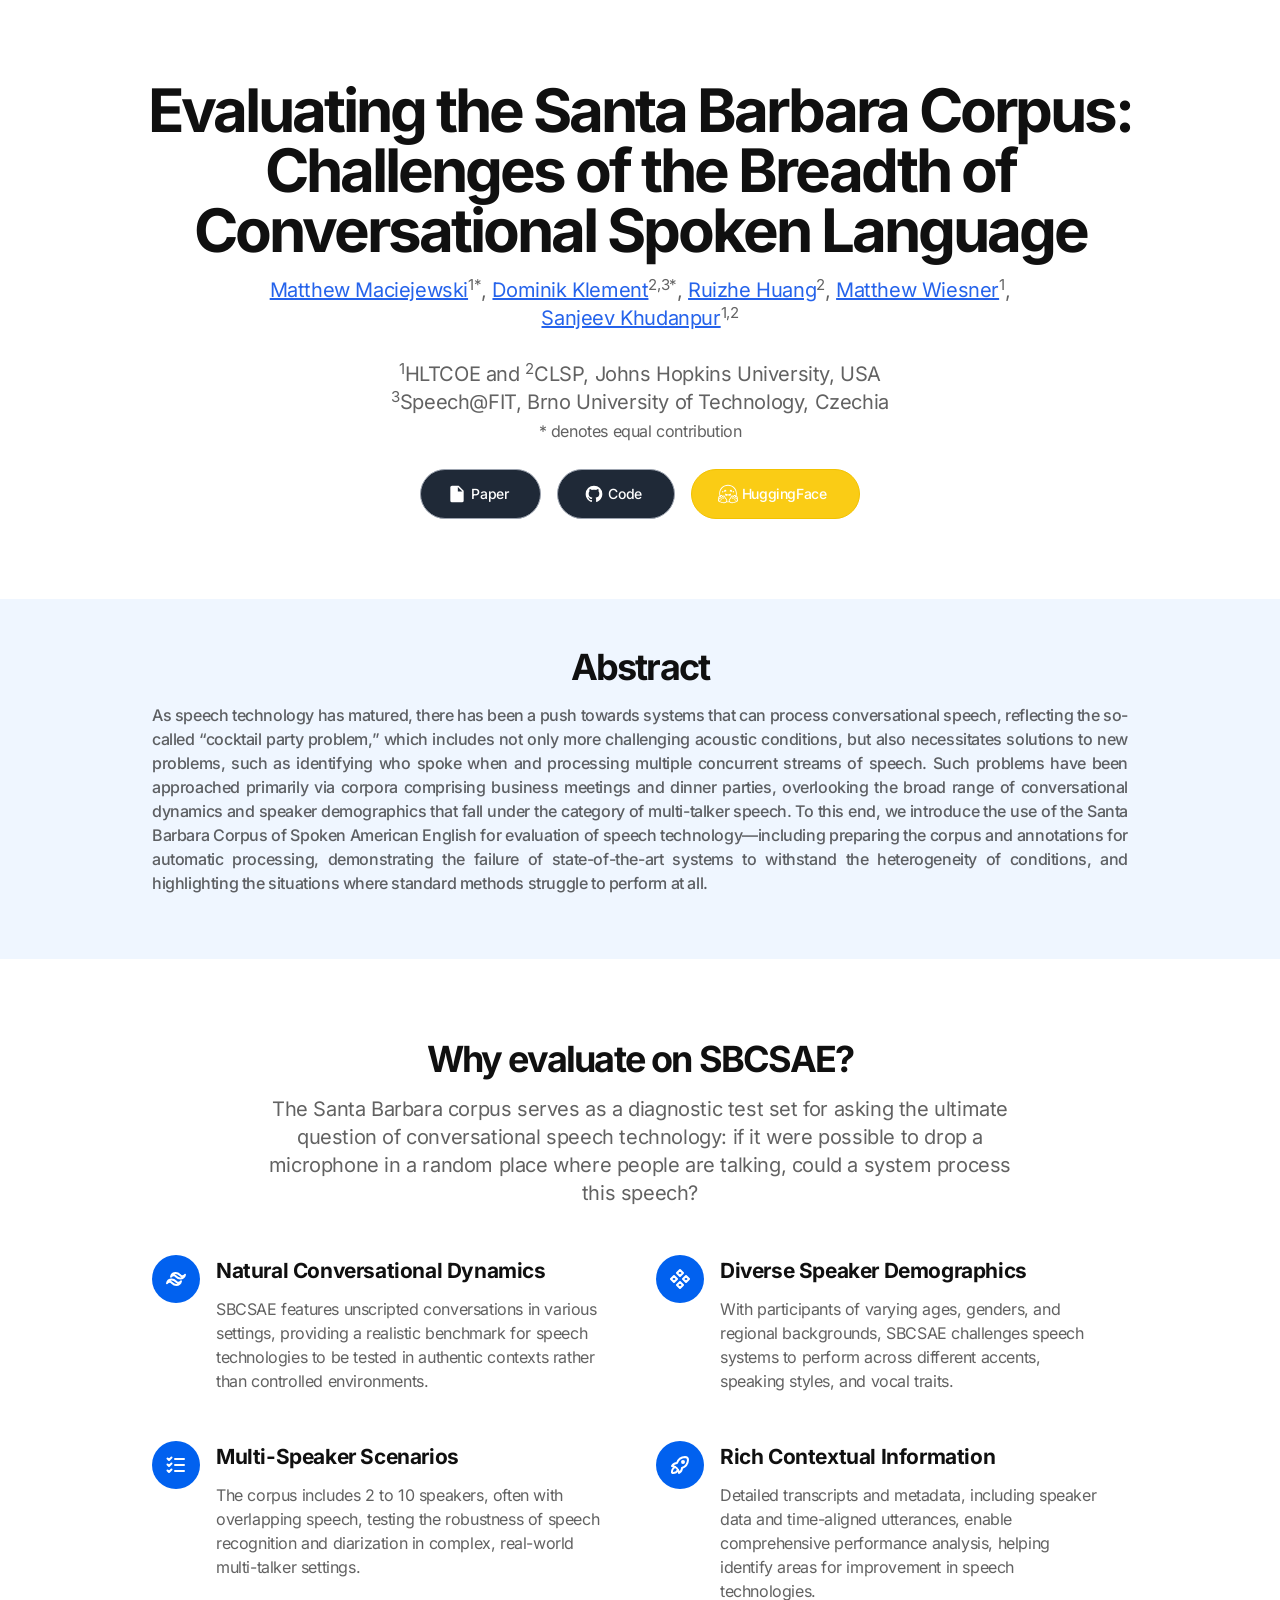
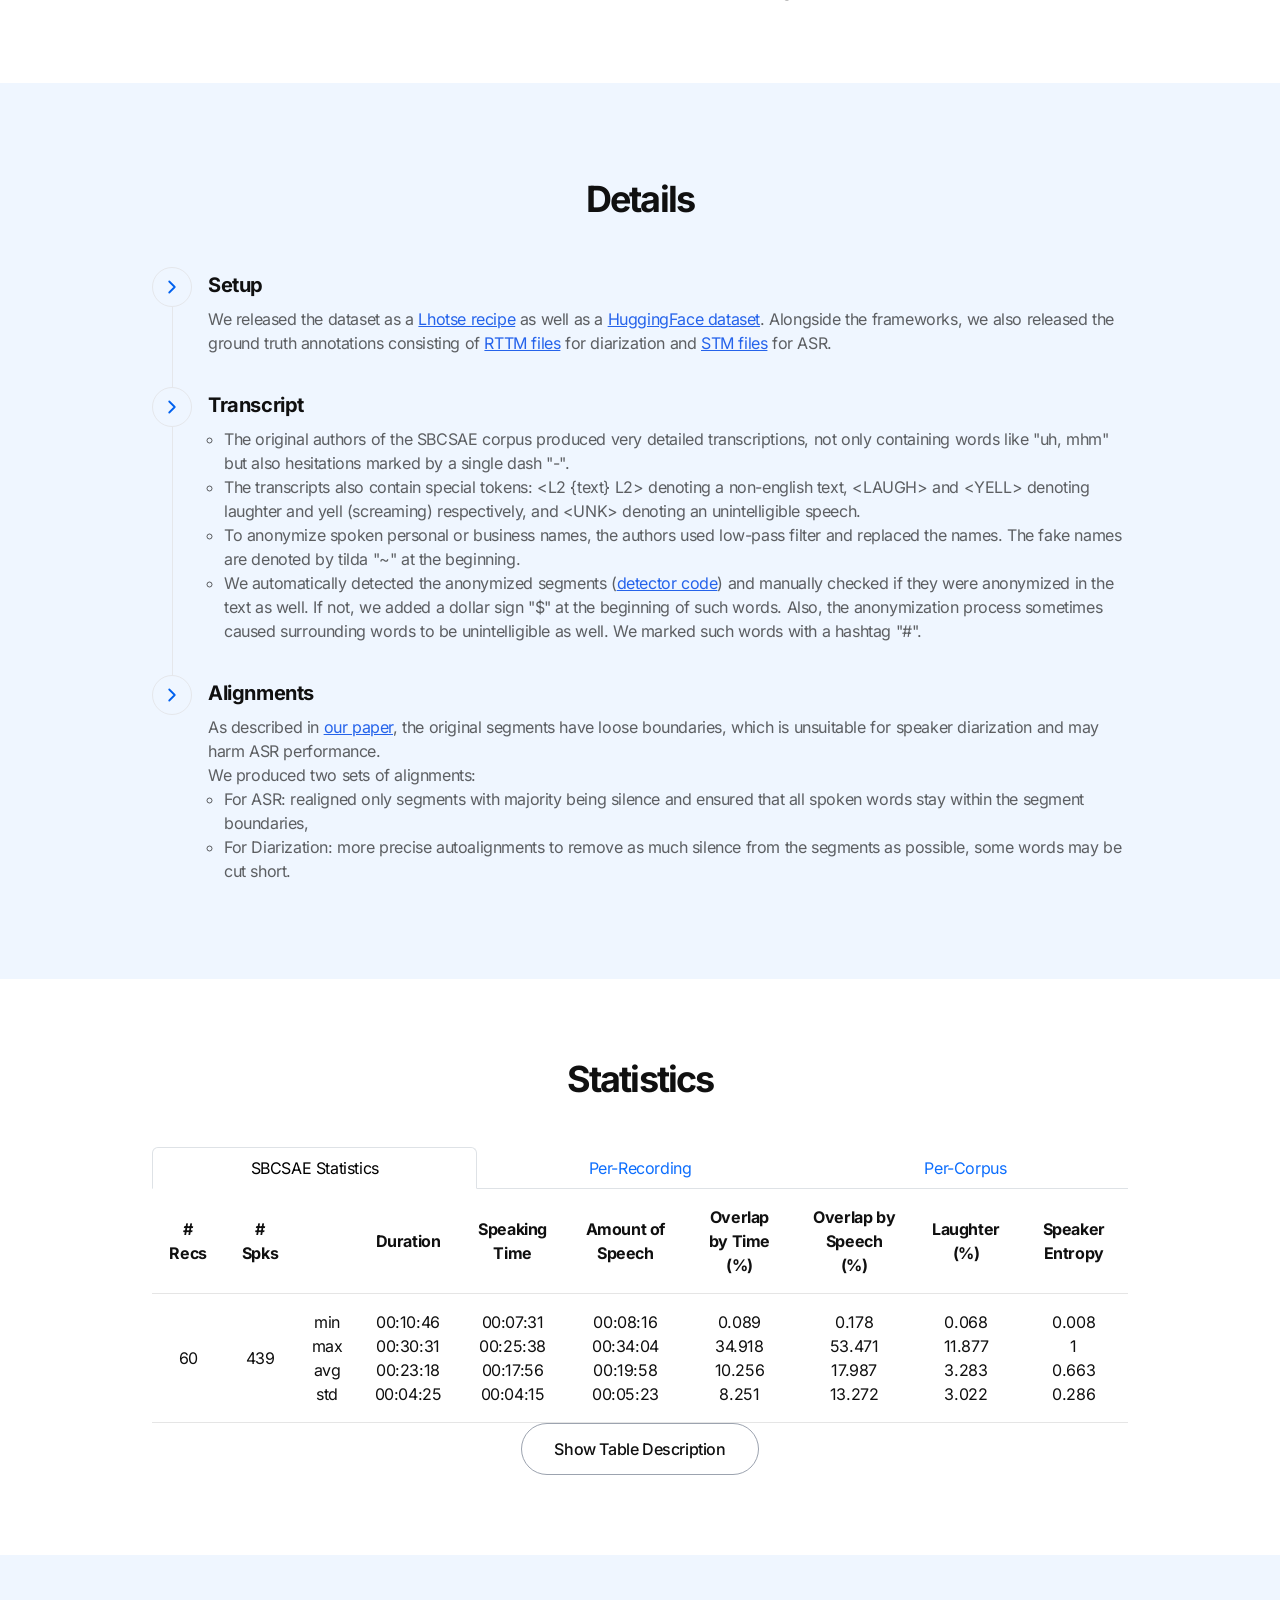
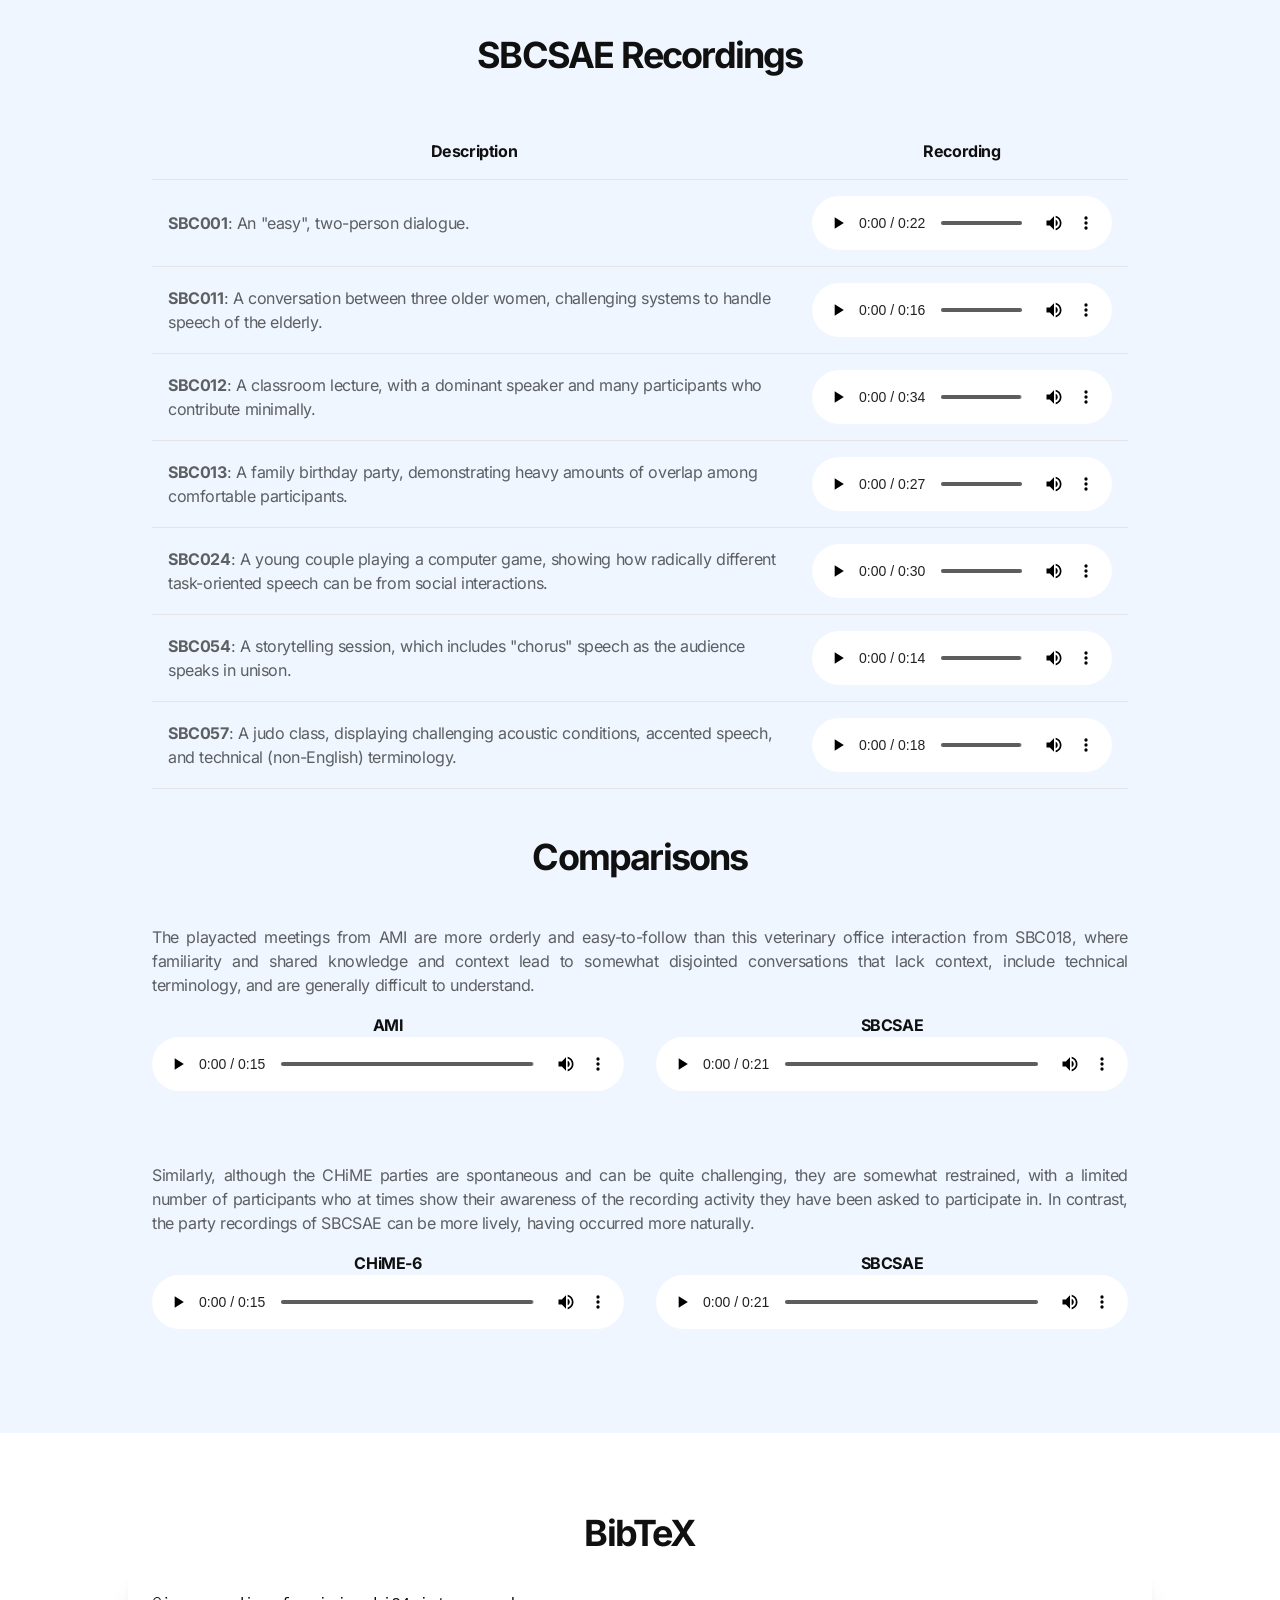
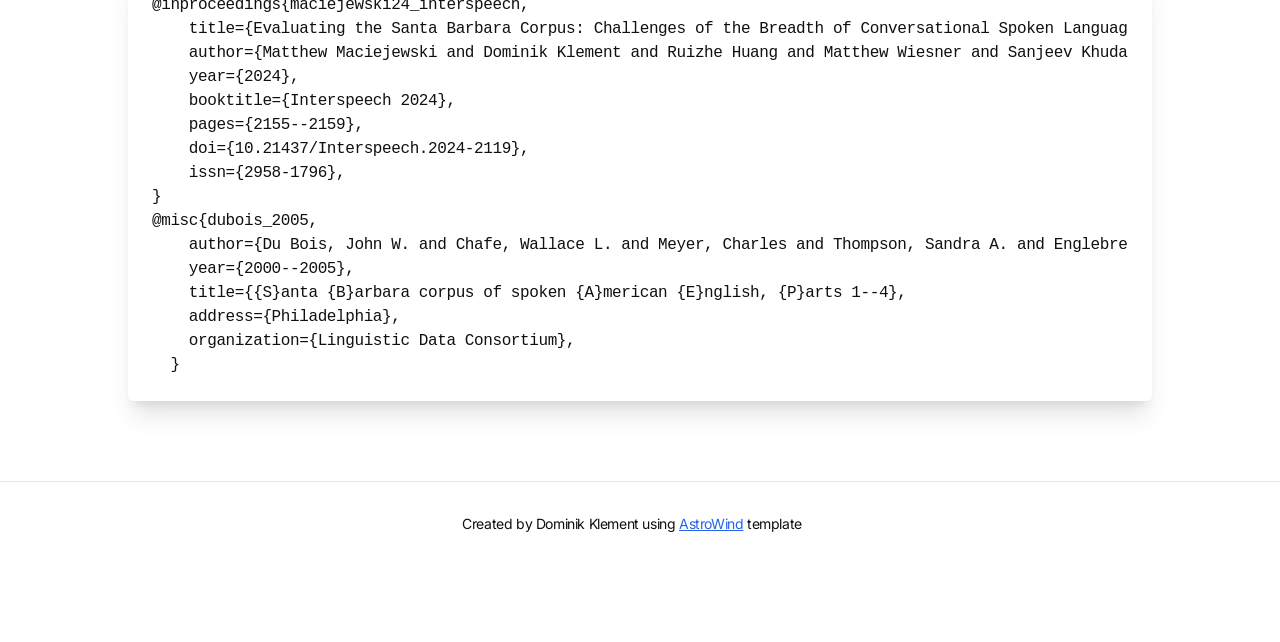
==== index.html @ edd6646d "Update page" ====
<!DOCTYPE html><html class="2xl:text-[20px]" dir="ltr" lang="en"><head><meta charset="UTF-8"><meta content="width=device-width,initial-scale=1" name="viewport"><link href="sitemap-index.xml" rel="sitemap"><link href="assets/favicon.CGiRCjPI.ico" rel="shortcut icon"><link href="assets/favicon.vp_fBu0c.svg" rel="icon" type="image/svg+xml"><link href="assets/favicon.vp_fBu0c.svg" rel="mask-icon" color="#8D46E7"><link href="assets/apple-touch-icon.DHIlG7dp.png" rel="apple-touch-icon" sizes="180x180"><style>:root{--aw-font-sans:'Inter Variable';--aw-font-serif:'Inter Variable';--aw-font-heading:'Inter Variable';--aw-color-primary:rgb(1 97 239);--aw-color-secondary:rgb(1 84 207);--aw-color-accent:rgb(109 40 217);--aw-color-text-heading:rgb(0 0 0);--aw-color-text-default:rgb(16 16 16);--aw-color-text-muted:rgb(16 16 16 / 66%);--aw-color-bg-page:rgb(255 255 255);--aw-color-bg-page-dark:rgb(3 6 32)}.dark{--aw-font-sans:'Inter Variable';--aw-font-serif:'Inter Variable';--aw-font-heading:'Inter Variable';--aw-color-primary:rgb(1 97 239);--aw-color-secondary:rgb(1 84 207);--aw-color-accent:rgb(109 40 217);--aw-color-text-heading:rgb(247, 248, 248);--aw-color-text-default:rgb(229 236 246);--aw-color-text-muted:rgb(229 236 246 / 66%);--aw-color-bg-page:rgb(3 6 32)}.border-1{border-width:1px}.font-size-1rem{font-size:1rem!important}table{width:100%;width:min(900px,100%-3rem);margin-inline:auto;border-collapse:collapse;border-spacing:2rem}caption,td,th{padding:1rem}td,th{border-bottom:1px solid #e5e5e5}td{font-weight:400;font-size:1rem}td,th{text-align:center}@media (max-width:650px){td{display:grid;gap:2.5rem;grid-template-columns:1fr 1fr;padding:2rem 2rem}th{display:none}}audio::-webkit-media-controls-panel,audio::-webkit-media-controls-play-button{background-color:#fff;color:#fff}:root,[data-bs-theme=light]{--bs-blue:#0d6efd;--bs-indigo:#6610f2;--bs-purple:#6f42c1;--bs-pink:#d63384;--bs-red:#dc3545;--bs-orange:#fd7e14;--bs-yellow:#ffc107;--bs-green:#198754;--bs-teal:#20c997;--bs-cyan:#0dcaf0;--bs-black:#000;--bs-white:#fff;--bs-gray:#6c757d;--bs-gray-dark:#343a40;--bs-gray-100:#f8f9fa;--bs-gray-200:#e9ecef;--bs-gray-300:#dee2e6;--bs-gray-400:#ced4da;--bs-gray-500:#adb5bd;--bs-gray-600:#6c757d;--bs-gray-700:#495057;--bs-gray-800:#343a40;--bs-gray-900:#212529;--bs-primary:#0d6efd;--bs-secondary:#6c757d;--bs-success:#198754;--bs-info:#0dcaf0;--bs-warning:#ffc107;--bs-danger:#dc3545;--bs-light:#f8f9fa;--bs-dark:#212529;--bs-primary-rgb:13,110,253;--bs-secondary-rgb:108,117,125;--bs-success-rgb:25,135,84;--bs-info-rgb:13,202,240;--bs-warning-rgb:255,193,7;--bs-danger-rgb:220,53,69;--bs-light-rgb:248,249,250;--bs-dark-rgb:33,37,41;--bs-primary-text-emphasis:#052c65;--bs-secondary-text-emphasis:#2b2f32;--bs-success-text-emphasis:#0a3622;--bs-info-text-emphasis:#055160;--bs-warning-text-emphasis:#664d03;--bs-danger-text-emphasis:#58151c;--bs-light-text-emphasis:#495057;--bs-dark-text-emphasis:#495057;--bs-primary-bg-subtle:#cfe2ff;--bs-secondary-bg-subtle:#e2e3e5;--bs-success-bg-subtle:#d1e7dd;--bs-info-bg-subtle:#cff4fc;--bs-warning-bg-subtle:#fff3cd;--bs-danger-bg-subtle:#f8d7da;--bs-light-bg-subtle:#fcfcfd;--bs-dark-bg-subtle:#ced4da;--bs-primary-border-subtle:#9ec5fe;--bs-secondary-border-subtle:#c4c8cb;--bs-success-border-subtle:#a3cfbb;--bs-info-border-subtle:#9eeaf9;--bs-warning-border-subtle:#ffe69c;--bs-danger-border-subtle:#f1aeb5;--bs-light-border-subtle:#e9ecef;--bs-dark-border-subtle:#adb5bd;--bs-white-rgb:255,255,255;--bs-black-rgb:0,0,0;--bs-font-sans-serif:system-ui,-apple-system,"Segoe UI",Roboto,"Helvetica Neue","Noto Sans","Liberation Sans",Arial,sans-serif,"Apple Color Emoji","Segoe UI Emoji","Segoe UI Symbol","Noto Color Emoji";--bs-font-monospace:SFMono-Regular,Menlo,Monaco,Consolas,"Liberation Mono","Courier New",monospace;--bs-gradient:linear-gradient(180deg, rgba(255, 255, 255, 0.15), rgba(255, 255, 255, 0));--bs-body-font-family:var(--bs-font-sans-serif);--bs-body-font-size:1rem;--bs-body-font-weight:400;--bs-body-line-height:1.5;--bs-body-color:#212529;--bs-body-color-rgb:33,37,41;--bs-body-bg:#fff;--bs-body-bg-rgb:255,255,255;--bs-emphasis-color:#000;--bs-emphasis-color-rgb:0,0,0;--bs-secondary-color:rgba(33, 37, 41, 0.75);--bs-secondary-color-rgb:33,37,41;--bs-secondary-bg:#e9ecef;--bs-secondary-bg-rgb:233,236,239;--bs-tertiary-color:rgba(33, 37, 41, 0.5);--bs-tertiary-color-rgb:33,37,41;--bs-tertiary-bg:#f8f9fa;--bs-tertiary-bg-rgb:248,249,250;--bs-heading-color:inherit;--bs-link-color:#0d6efd;--bs-link-color-rgb:13,110,253;--bs-link-decoration:underline;--bs-link-hover-color:#0a58ca;--bs-link-hover-color-rgb:10,88,202;--bs-code-color:#d63384;--bs-highlight-color:#212529;--bs-highlight-bg:#fff3cd;--bs-border-width:1px;--bs-border-style:solid;--bs-border-color:#dee2e6;--bs-border-color-translucent:rgba(0, 0, 0, 0.175);--bs-border-radius:0.375rem;--bs-border-radius-sm:0.25rem;--bs-border-radius-lg:0.5rem;--bs-border-radius-xl:1rem;--bs-border-radius-xxl:2rem;--bs-border-radius-2xl:var(--bs-border-radius-xxl);--bs-border-radius-pill:50rem;--bs-box-shadow:0 0.5rem 1rem rgba(0, 0, 0, 0.15);--bs-box-shadow-sm:0 0.125rem 0.25rem rgba(0, 0, 0, 0.075);--bs-box-shadow-lg:0 1rem 3rem rgba(0, 0, 0, 0.175);--bs-box-shadow-inset:inset 0 1px 2px rgba(0, 0, 0, 0.075);--bs-focus-ring-width:0.25rem;--bs-focus-ring-opacity:0.25;--bs-focus-ring-color:rgba(13, 110, 253, 0.25);--bs-form-valid-color:#198754;--bs-form-valid-border-color:#198754;--bs-form-invalid-color:#dc3545;--bs-form-invalid-border-color:#dc3545}[data-bs-theme=dark]{color-scheme:dark;--bs-body-color:#dee2e6;--bs-body-color-rgb:222,226,230;--bs-body-bg:#212529;--bs-body-bg-rgb:33,37,41;--bs-emphasis-color:#fff;--bs-emphasis-color-rgb:255,255,255;--bs-secondary-color:rgba(222, 226, 230, 0.75);--bs-secondary-color-rgb:222,226,230;--bs-secondary-bg:#343a40;--bs-secondary-bg-rgb:52,58,64;--bs-tertiary-color:rgba(222, 226, 230, 0.5);--bs-tertiary-color-rgb:222,226,230;--bs-tertiary-bg:#2b3035;--bs-tertiary-bg-rgb:43,48,53;--bs-primary-text-emphasis:#6ea8fe;--bs-secondary-text-emphasis:#a7acb1;--bs-success-text-emphasis:#75b798;--bs-info-text-emphasis:#6edff6;--bs-warning-text-emphasis:#ffda6a;--bs-danger-text-emphasis:#ea868f;--bs-light-text-emphasis:#f8f9fa;--bs-dark-text-emphasis:#dee2e6;--bs-primary-bg-subtle:#031633;--bs-secondary-bg-subtle:#161719;--bs-success-bg-subtle:#051b11;--bs-info-bg-subtle:#032830;--bs-warning-bg-subtle:#332701;--bs-danger-bg-subtle:#2c0b0e;--bs-light-bg-subtle:#343a40;--bs-dark-bg-subtle:#1a1d20;--bs-primary-border-subtle:#084298;--bs-secondary-border-subtle:#41464b;--bs-success-border-subtle:#0f5132;--bs-info-border-subtle:#087990;--bs-warning-border-subtle:#997404;--bs-danger-border-subtle:#842029;--bs-light-border-subtle:#495057;--bs-dark-border-subtle:#343a40;--bs-heading-color:inherit;--bs-link-color:#6ea8fe;--bs-link-hover-color:#8bb9fe;--bs-link-color-rgb:110,168,254;--bs-link-hover-color-rgb:139,185,254;--bs-code-color:#e685b5;--bs-highlight-color:#dee2e6;--bs-highlight-bg:#664d03;--bs-border-color:#495057;--bs-border-color-translucent:rgba(255, 255, 255, 0.15);--bs-form-valid-color:#75b798;--bs-form-valid-border-color:#75b798;--bs-form-invalid-color:#ea868f;--bs-form-invalid-border-color:#ea868f}.nav{--bs-nav-link-padding-x:1rem;--bs-nav-link-padding-y:0.5rem;--bs-nav-link-font-weight: ;--bs-nav-link-color:var(--bs-link-color);--bs-nav-link-hover-color:var(--bs-link-hover-color);--bs-nav-link-disabled-color:var(--bs-secondary-color);display:flex;flex-wrap:wrap;padding-left:0;margin-bottom:0;list-style:none}.nav-link{display:block;padding:var(--bs-nav-link-padding-y) var(--bs-nav-link-padding-x);font-size:var(--bs-nav-link-font-size);font-weight:var(--bs-nav-link-font-weight);color:var(--bs-nav-link-color);text-decoration:none;background:0 0;border:0;transition:color .15s ease-in-out,background-color .15s ease-in-out,border-color .15s ease-in-out}@media (prefers-reduced-motion:reduce){.nav-link{transition:none}}.nav-link:focus,.nav-link:hover{color:var(--bs-nav-link-hover-color)}.nav-link:focus-visible{outline:0;box-shadow:0 0 0 .25rem rgba(13,110,253,.25)}.nav-link.disabled,.nav-link:disabled{color:var(--bs-nav-link-disabled-color);pointer-events:none;cursor:default}.nav-tabs{--bs-nav-tabs-border-width:var(--bs-border-width);--bs-nav-tabs-border-color:var(--bs-border-color);--bs-nav-tabs-border-radius:var(--bs-border-radius);--bs-nav-tabs-link-hover-border-color:var(--bs-secondary-bg) var(--bs-secondary-bg) var(--bs-border-color);--bs-nav-tabs-link-active-color:var(--bs-emphasis-color);--bs-nav-tabs-link-active-bg:var(--bs-body-bg);--bs-nav-tabs-link-active-border-color:var(--bs-border-color) var(--bs-border-color) var(--bs-body-bg);border-bottom:var(--bs-nav-tabs-border-width) solid var(--bs-nav-tabs-border-color)}.nav-tabs .nav-link{margin-bottom:calc(-1 * var(--bs-nav-tabs-border-width));border:var(--bs-nav-tabs-border-width) solid transparent;border-top-left-radius:var(--bs-nav-tabs-border-radius);border-top-right-radius:var(--bs-nav-tabs-border-radius)}.nav-tabs .nav-link:focus,.nav-tabs .nav-link:hover{isolation:isolate;border-color:var(--bs-nav-tabs-link-hover-border-color)}.nav-tabs .nav-item.show .nav-link,.nav-tabs .nav-link.active{color:var(--bs-nav-tabs-link-active-color);background-color:var(--bs-nav-tabs-link-active-bg);border-color:var(--bs-nav-tabs-link-active-border-color)}.nav-tabs .dropdown-menu{margin-top:calc(-1 * var(--bs-nav-tabs-border-width));border-top-left-radius:0;border-top-right-radius:0}.tab-content>.tab-pane{display:none}.tab-content>.active{display:block}.fade{transition:opacity .15s linear}@media (prefers-reduced-motion:reduce){.fade{transition:none}}.fade:not(.show){opacity:0}.collapse{visibility:visible!important}.collapse:not(.show){display:none}.collapsing{height:0;overflow:hidden;transition:height .35s ease}@media (prefers-reduced-motion:reduce){.collapsing{transition:none}}.collapsing.collapse-horizontal{width:0;height:auto;transition:width .35s ease}@media (prefers-reduced-motion:reduce){.collapsing.collapse-horizontal{transition:none}}</style><script>!function(){const e="light:only";function t(e){"dark"===e?document.documentElement.classList.add("dark"):document.documentElement.classList.remove("dark");const t=document.querySelectorAll("[data-aw-toggle-color-scheme] > input");t&&t.length&&t.forEach((t=>{t.checked="dark"!==e}))}e&&e.endsWith(":only")||!localStorage.theme?t(e.replace(":only","")):"dark"===localStorage.theme||!("theme"in localStorage)&&window.matchMedia("(prefers-color-scheme: dark)").matches?t("dark"):t("light")}()</script><title>SBCSAE: Evaluating the Santa Barbara Corpus</title><meta content="Evaluating the Santa Barbara Corpus: Challenges of the Breadth of Conversational Spoken Language" name="description"><meta content="index,follow" name="robots"><link href="https://domklement.github.io" rel="canonical"><meta content="SBCSAE: Evaluating the Santa Barbara Corpus" property="og:title"><meta content="Evaluating the Santa Barbara Corpus: Challenges of the Breadth of Conversational Spoken Language" property="og:description"><meta content="https://domklement.github.io" property="og:url"><meta content="website" property="og:type"><meta content="https://domklement.github.io/assets/default.CczmzLWf_1yk8fz.webp" property="og:image"><meta content="en" property="og:locale"><meta content="SBCSAE: Evaluating the Santa Barbara Corpus" property="og:site_name"><meta content="summary_large_image" name="twitter:card"><meta content="@onwidget" name="twitter:site"><meta content="@onwidget" name="twitter:creator"><meta content="orcPxI47GSa-cRvY11tUe6iGg2IO_RPvnA1q95iEM3M" name="google-site-verification"><meta content="true" name="astro-view-transitions-enabled"><meta content="swap" name="astro-view-transitions-fallback"><script src="https://cdn.jsdelivr.net/npm/bootstrap@5.1.3/dist/js/bootstrap.bundle.min.js" crossorigin="anonymous" integrity="sha384-ka7Sk0Gln4gmtz2MlQnikT1wXgYsOg+OMhuP+IlRH9sENBO0LRn5q+8nbTov4+1p"></script><link href="assets/privacy.DiD6aKRY.css" rel="stylesheet"><script src="assets/hoisted.CDxccyyX.js" type="module"></script></head><body class="antialiased bg-page text-default tracking-tight"><main><section class="relative not-prose md:-mt-[76px]"><div class="absolute inset-0 pointer-events-none" aria-hidden="true"></div><div class="mx-auto relative px-4 max-w-7xl sm:px-6"><div class="pointer-events-none md:pt-[76px] pt-0"></div><div class="md:py-20 py-12"><div class="text-center max-w-5xl md:pb-16 mx-auto pb-0"><h1 class="font-bold font-heading leading-tighter tracking-tighter mb-4 dark:text-gray-200 md:text-6xl text-5xl">Evaluating the Santa Barbara Corpus: Challenges of the Breadth of Conversational Spoken Language</h1><div class="mx-auto max-w-3xl"><p class="text-muted text-xl dark:text-slate-300 mb-6"><a class="dark:text-muted text-blue-600 underline" href="https://www.mmaciejewski.com/" target="_blank">Matthew Maciejewski</a><sup>1*</sup>, <a class="dark:text-muted text-blue-600 underline" href="https://www.linkedin.com/in/dominik-klement/" target="_blank">Dominik Klement</a><sup>2,3*</sup>, <a class="dark:text-muted text-blue-600 underline" href="https://www.linkedin.com/in/ruizhe-huang-0929644a/" target="_blank">Ruizhe Huang</a><sup>2</sup>, <a class="dark:text-muted text-blue-600 underline" href="https://m-wiesner.github.io/" target="_blank">Matthew Wiesner</a><sup>1</sup>, <a class="dark:text-muted text-blue-600 underline" href="https://engineering.jhu.edu/faculty/sanjeev-khudanpur/" target="_blank">Sanjeev Khudanpur</a><sup>1,2</sup><br><br><sup>1</sup>HLTCOE and <sup>2</sup>CLSP, Johns Hopkins University, USA<br><sup>3</sup>Speech@FIT, Brno University of Technology, Czechia<br><small>* denotes equal contribution</small></p><div class="flex flex-col flex-nowrap gap-4 m-auto max-w-xs sm:flex-row sm:justify-center sm:max-w-md"><div class="flex sm:w-auto w-full"><a class="w-full sm:mb-0 btn-dark" href="https://www.isca-archive.org/interspeech_2024/maciejewski24_interspeech.html" target="_blank" rel="noopener noreferrer"><svg class="-ml-1.5 h-5 inline-block mr-1 rtl:-ml-1.5 rtl:mr-1 w-5" data-icon="mdi:paper" height="1em" viewBox="0 0 24 24" width="1em"><symbol id="ai:mdi:paper"><path d="M13 9V3.5L18.5 9M6 2c-1.11 0-2 .89-2 2v16a2 2 0 0 0 2 2h12a2 2 0 0 0 2-2V8l-6-6z" fill="currentColor"/></symbol><use xlink:href="#ai:mdi:paper"></use></svg>Paper</a></div><div class="flex sm:w-auto w-full"><a class="w-full sm:mb-0 btn-dark" href="https://github.com/mmaciej2/sbcsae_preparation" target="_blank" rel="noopener noreferrer"><svg class="-ml-1.5 h-5 inline-block mr-1 rtl:-ml-1.5 rtl:mr-1 w-5" data-icon="mdi:github" height="1em" viewBox="0 0 24 24" width="1em"><symbol id="ai:mdi:github"><path d="M12 2A10 10 0 0 0 2 12c0 4.42 2.87 8.17 6.84 9.5c.5.08.66-.23.66-.5v-1.69c-2.77.6-3.36-1.34-3.36-1.34c-.46-1.16-1.11-1.47-1.11-1.47c-.91-.62.07-.6.07-.6c1 .07 1.53 1.03 1.53 1.03c.87 1.52 2.34 1.07 2.91.83c.09-.65.35-1.09.63-1.34c-2.22-.25-4.55-1.11-4.55-4.92c0-1.11.38-2 1.03-2.71c-.1-.25-.45-1.29.1-2.64c0 0 .84-.27 2.75 1.02c.79-.22 1.65-.33 2.5-.33s1.71.11 2.5.33c1.91-1.29 2.75-1.02 2.75-1.02c.55 1.35.2 2.39.1 2.64c.65.71 1.03 1.6 1.03 2.71c0 3.82-2.34 4.66-4.57 4.91c.36.31.69.92.69 1.85V21c0 .27.16.59.67.5C19.14 20.16 22 16.42 22 12A10 10 0 0 0 12 2" fill="currentColor"/></symbol><use xlink:href="#ai:mdi:github"></use></svg>Code</a></div><div class="flex sm:w-auto w-full"><a class="w-full sm:mb-0 btn-yellow" href="https://huggingface.co/datasets/dklement/SBCSAE" target="_blank" rel="noopener noreferrer"><svg class="-ml-1.5 h-5 inline-block mr-1 rtl:-ml-1.5 rtl:mr-1 w-5" data-icon="simple-icons:huggingface" height="1em" viewBox="0 0 24 24" width="1em"><symbol id="ai:simple-icons:huggingface"><path d="M1.445 11.506c0 1.102.167 2.158.484 3.156c-.038-.003-.069-.006-.106-.006c-.42 0-.801.16-1.07.452c-.345.373-.498.833-.431 1.293a1.6 1.6 0 0 0 .214.597a1.43 1.43 0 0 0-.484.758c-.065.245-.131.754.215 1.28l-.063.105c-.208.392-.22.837-.037 1.25c.279.626.97 1.118 2.313 1.647c.835.329 1.599.54 1.605.543c1.105.284 2.104.427 2.97.427c1.417 0 2.475-.384 3.152-1.144c1.538.265 2.79.14 3.592.006c.677.755 1.733 1.139 3.147 1.139c.864 0 1.864-.143 2.969-.428c.006-.002.77-.214 1.605-.543c1.343-.53 2.034-1.021 2.313-1.647a1.4 1.4 0 0 0-.037-1.25l-.063-.105c.346-.525.28-1.035.215-1.28a1.43 1.43 0 0 0-.484-.758q.166-.27.215-.597c.066-.46-.087-.92-.432-1.293a1.43 1.43 0 0 0-1.07-.452l-.06.002a10.4 10.4 0 0 0 .485-3.152c0-5.807-4.736-10.514-10.579-10.514c-5.842 0-10.578 4.707-10.578 10.514m10.578-9.483c5.273 0 9.548 4.246 9.548 9.483a9.4 9.4 0 0 1-.27 2.236l-.011-.015a1.42 1.42 0 0 0-1.108-.506c-.352 0-.714.115-1.076.344c-.24.151-.506.422-.78.76c-.253-.35-.607-.584-1.013-.647a1.5 1.5 0 0 0-.235-.018c-.926 0-1.482.8-1.693 1.518c-.105.243-.607 1.348-1.361 2.098c-1.169 1.16-1.446 2.353-.84 3.638a9.3 9.3 0 0 1-2.365-.006c.59-1.212.363-2.439-.843-3.632c-.755-.75-1.256-1.855-1.361-2.098c-.21-.718-.767-1.518-1.694-1.518q-.117 0-.234.018c-.406.063-.76.297-1.014.646c-.273-.337-.539-.608-.779-.76c-.362-.228-.724-.343-1.076-.343c-.427 0-.81.17-1.082.478a9.4 9.4 0 0 1-.26-2.193c0-5.237 4.275-9.483 9.547-9.483m-3.379 4.98a1.36 1.36 0 0 0-.629 2.563c.351.186.489-.526.836-.648c.311-.11.841.399 1.008.086a1.36 1.36 0 0 0-.562-1.84a1.4 1.4 0 0 0-.653-.16m6.84 0a1.36 1.36 0 0 0-1.215 2c.168.314.698-.195 1.009-.085c.347.122.486.835.838.648a1.36 1.36 0 0 0 .562-1.84a1.37 1.37 0 0 0-1.193-.722M5.729 8.423a.877.877 0 0 0-.877.877c0 .484.393.877.877.877a.877.877 0 0 0 .877-.877a.877.877 0 0 0-.877-.877m12.644 0a.88.88 0 0 0-.88.877a.88.88 0 0 0 .88.877a.877.877 0 0 0 .876-.877a.877.877 0 0 0-.877-.877m-9.58 3.037c-.178-.003-.279.11-.279.416c0 .81.388 2.125 1.428 2.924c.207-.712 1.346-1.283 1.508-1.201c.232.116.22.441.608.726c.388-.285.374-.61.605-.726c.163-.082 1.301.489 1.508 1.201c1.04-.799 1.428-2.114 1.428-2.924c0-1.221-1.583.64-3.541.649c-1.469-.007-2.727-1.056-3.264-1.065m-4.48 3.018c.58.365 1.696 2.275 2.106 3.018a.66.66 0 0 0 .582.353c.418 0 .746-.414.039-.94c-1.064-.79-.692-2.084-.184-2.164a.4.4 0 0 1 .066-.004c.462 0 .666.79.666.79s.596 1.49 1.622 2.508c.942.935 1.062 1.703.496 2.666c-.016-.004-.016.023-.148.215a1.9 1.9 0 0 1-.72.615c-.505.227-1.139.27-1.783.27a11.8 11.8 0 0 1-2.697-.337c-.03-.007-3.65-.956-3.192-1.822c.077-.145.204-.203.364-.203c.646 0 1.823.955 2.328.955c.113 0 .196-.086.228-.203c.225-.805-3.278-1.052-2.984-2.164c.052-.197.193-.276.39-.276c.854 0 2.77 1.493 3.173 1.493q.046 0 .064-.028c.201-.322.11-.586-1.309-1.44c-1.418-.853-2.431-1.328-1.865-1.94c.065-.072.157-.102.27-.102c.86 0 2.894 1.84 2.894 1.84s.549.568.881.568a.2.2 0 0 0 .186-.105c.235-.395-2.186-2.219-2.323-2.971c-.092-.51.064-.768.356-.768c0 .008.17-.029.494.176m16.226.592c-.137.752-2.558 2.576-2.323 2.97c.044.074.11.106.186.106c.332 0 .88-.568.88-.568s2.034-1.84 2.896-1.84c.112 0 .204.03.269.101c.566.613-.447 1.088-1.865 1.942c-1.419.853-1.51 1.116-1.309 1.44q.018.027.064.027c.402 0 2.318-1.493 3.172-1.493c.198 0 .34.079.391.276c.294 1.112-3.21 1.36-2.984 2.164c.032.117.115.203.228.203c.505 0 1.682-.955 2.328-.955c.16 0 .287.058.364.203c.459.866-3.163 1.815-3.192 1.822c-.596.154-1.66.336-2.697.336c-.636 0-1.261-.04-1.764-.26a1.9 1.9 0 0 1-.739-.624c-.04-.069-.102-.148-.142-.205c-.573-.968-.455-1.738.49-2.676c1.026-1.019 1.621-2.508 1.621-2.508s.205-.79.666-.79a.4.4 0 0 1 .067.004c.508.08.88 1.374-.184 2.165c-.707.525-.38.94.04.94a.66.66 0 0 0 .581-.354c.41-.743 1.527-2.653 2.106-3.018c.559-.353.99-.182.85.592" fill="currentColor"/></symbol><use xlink:href="#ai:simple-icons:huggingface"></use></svg>HuggingFace</a></div></div></div></div><div></div></div></div></section><section class="not-prose bg-blue-50 dark:bg-slate-800"><div class="text-center mx-auto font-medium max-w-6xl md:pt-12 px-4 py-4 sm:px-6 text-md"><div class="text-center md:mx-auto mb-8 md:mb-12 max-w-5xl md:px-6 px-4"><h2 class="font-bold font-heading leading-tighter tracking-tighter text-heading md:text-4xl text-3xl">Abstract</h2><p class="text-muted text-justify font-size-1rem mt-4">As speech technology has matured, there has been a push towards systems that can process conversational speech, reflecting the so-called “cocktail party problem,” which includes not only more challenging acoustic conditions, but also necessitates solutions to new problems, such as identifying who spoke when and processing multiple concurrent streams of speech. Such problems have been approached primarily via corpora comprising business meetings and dinner parties, overlooking the broad range of conversational dynamics and speaker demographics that fall under the category of multi-talker speech. To this end, we introduce the use of the Santa Barbara Corpus of Spoken American English for evaluation of speech technology—including preparing the corpus and annotations for automatic processing, demonstrating the failure of state-of-the-art systems to withstand the heterogeneity of conditions, and highlighting the situations where standard methods struggle to perform at all.</p></div></div></section><section class="relative not-prose scroll-mt-[72px]" id="features"><div class="absolute inset-0 pointer-events-none -z-[1]" aria-hidden="true"><div class="absolute inset-0"></div></div><div class="mx-auto relative px-4 lg:py-20 md:px-6 md:py-16 py-12 text-default max-w-5xl"><div class="text-center md:mx-auto mb-8 md:mb-12 max-w-3xl"><h2 class="font-bold font-heading leading-tighter tracking-tighter text-heading md:text-4xl text-3xl">Why evaluate on SBCSAE?</h2><p class="text-muted mt-4 text-xl">The Santa Barbara corpus serves as a diagnostic test set for asking the ultimate question of conversational speech technology: if it were possible to drop a microphone in a random place where people are talking, could a system process this speech?</p></div><div class="mx-auto gap-8 grid md:gap-y-12 sm:grid-cols-2"><div><div class="flex flex-row max-w-md"><div class="flex justify-center"><svg class="mr-4 rtl:ml-4 rtl:mr-0 bg-primary h-10 md:h-12 md:p-3 md:w-12 p-2 rounded-full text-white w-10" data-icon="tabler:brand-tailwind" height="1em" viewBox="0 0 24 24" width="1em"><symbol id="ai:tabler:brand-tailwind"><path d="M11.667 6Q7.933 6 7 9.667q1.4-1.834 3.267-1.375c.71.174 1.217.68 1.778 1.24c.916.912 2 1.968 4.288 1.968q3.734 0 4.667-3.667q-1.4 1.834-3.267 1.375c-.71-.174-1.217-.68-1.778-1.24C15.039 7.056 13.98 6 11.667 6m-4 6.5Q3.933 12.5 3 16.167q1.4-1.834 3.267-1.375c.71.174 1.217.68 1.778 1.24c.916.912 1.975 1.968 4.288 1.968q3.734 0 4.667-3.667q-1.4 1.834-3.267 1.375c-.71-.174-1.217-.68-1.778-1.24c-.916-.912-1.975-1.968-4.288-1.968" fill="none" stroke="currentColor" stroke-linecap="round" stroke-linejoin="round" stroke-width="2"/></symbol><use xlink:href="#ai:tabler:brand-tailwind"></use></svg></div><div class="mt-0.5"><h3 class="font-bold text-xl md:text-[1.3rem]">Natural Conversational Dynamics</h3><p class="text-muted mt-3">SBCSAE features unscripted conversations in various settings, providing a realistic benchmark for speech technologies to be tested in authentic contexts rather than controlled environments.</p></div></div></div><div><div class="flex flex-row max-w-md"><div class="flex justify-center"><svg class="mr-4 rtl:ml-4 rtl:mr-0 bg-primary h-10 md:h-12 md:p-3 md:w-12 p-2 rounded-full text-white w-10" data-icon="tabler:components" height="1em" viewBox="0 0 24 24" width="1em"><symbol id="ai:tabler:components"><path d="m3 12l3 3l3-3l-3-3zm12 0l3 3l3-3l-3-3zM9 6l3 3l3-3l-3-3zm0 12l3 3l3-3l-3-3z" fill="none" stroke="currentColor" stroke-linecap="round" stroke-linejoin="round" stroke-width="2"/></symbol><use xlink:href="#ai:tabler:components"></use></svg></div><div class="mt-0.5"><h3 class="font-bold text-xl md:text-[1.3rem]">Diverse Speaker Demographics</h3><p class="text-muted mt-3">With participants of varying ages, genders, and regional backgrounds, SBCSAE challenges speech systems to perform across different accents, speaking styles, and vocal traits.</p></div></div></div><div><div class="flex flex-row max-w-md"><div class="flex justify-center"><svg class="mr-4 rtl:ml-4 rtl:mr-0 bg-primary h-10 md:h-12 md:p-3 md:w-12 p-2 rounded-full text-white w-10" data-icon="tabler:list-check" height="1em" viewBox="0 0 24 24" width="1em"><symbol id="ai:tabler:list-check"><path d="M3.5 5.5L5 7l2.5-2.5m-4 7L5 13l2.5-2.5m-4 7L5 19l2.5-2.5M11 6h9m-9 6h9m-9 6h9" fill="none" stroke="currentColor" stroke-linecap="round" stroke-linejoin="round" stroke-width="2"/></symbol><use xlink:href="#ai:tabler:list-check"></use></svg></div><div class="mt-0.5"><h3 class="font-bold text-xl md:text-[1.3rem]">Multi-Speaker Scenarios</h3><p class="text-muted mt-3">The corpus includes 2 to 10 speakers, often with overlapping speech, testing the robustness of speech recognition and diarization in complex, real-world multi-talker settings.</p></div></div></div><div><div class="flex flex-row max-w-md"><div class="flex justify-center"><svg class="mr-4 rtl:ml-4 rtl:mr-0 bg-primary h-10 md:h-12 md:p-3 md:w-12 p-2 rounded-full text-white w-10" data-icon="tabler:rocket" height="1em" viewBox="0 0 24 24" width="1em"><symbol id="ai:tabler:rocket"><g fill="none" stroke="currentColor" stroke-linecap="round" stroke-linejoin="round" stroke-width="2"><path d="M4 13a8 8 0 0 1 7 7a6 6 0 0 0 3-5a9 9 0 0 0 6-8a3 3 0 0 0-3-3a9 9 0 0 0-8 6a6 6 0 0 0-5 3"/><path d="M7 14a6 6 0 0 0-3 6a6 6 0 0 0 6-3m4-8a1 1 0 1 0 2 0a1 1 0 1 0-2 0"/></g></symbol><use xlink:href="#ai:tabler:rocket"></use></svg></div><div class="mt-0.5"><h3 class="font-bold text-xl md:text-[1.3rem]">Rich Contextual Information</h3><p class="text-muted mt-3">Detailed transcripts and metadata, including speaker data and time-aligned utterances, enable comprehensive performance analysis, helping identify areas for improvement in speech technologies.</p></div></div></div></div></div></section><section class="relative not-prose scroll-mt-[72px]"><div class="absolute inset-0 pointer-events-none -z-[1]" aria-hidden="true"><div class="absolute inset-0 bg-blue-50 dark:bg-transparent"></div></div><div class="mx-auto relative px-4 lg:py-20 md:px-6 md:py-16 py-12 text-default max-w-5xl"><div class="flex flex-col gap-8 md:gap-12"><div class="w-full md:py-4 md:self-center"><div class="text-center md:mx-auto mb-8 md:mb-12 max-w-3xl"><h2 class="font-bold font-heading leading-tighter tracking-tighter text-heading text-3xl lg:text-4xl">Details</h2></div><div class=""><div class="flex"><div class="flex items-center flex-col mr-4 rtl:ml-4 rtl:mr-0"><div><div class="flex justify-center items-center"><svg class="h-10 p-2 rounded-full w-10 border-1 dark:border-blue-700 dark:text-slate-200 text-primary" data-icon="tabler:chevron-right" height="1em" viewBox="0 0 24 24" width="1em"><symbol id="ai:tabler:chevron-right"><path d="m9 6l6 6l-6 6" fill="none" stroke="currentColor" stroke-linecap="round" stroke-linejoin="round" stroke-width="2"/></symbol><use xlink:href="#ai:tabler:chevron-right"></use></svg></div></div><div class="bg-black/10 dark:bg-slate-400/50 h-full w-px" style="background-color:#e5e7eb!important"></div></div><div class="pt-1 pb-8"><p class="font-bold text-xl">Setup</p><p class="text-muted mt-2">We released the dataset as a <a class="dark:text-muted text-blue-600 underline" href="https://github.com/lhotse-speech/lhotse/tree/master/lhotse/recipes/sbcsae.py" target="_blank">Lhotse recipe</a> as well as a <a class="dark:text-muted text-blue-600 underline" href="https://huggingface.co/datasets/dklement/SBCSAE" target="_blank">HuggingFace dataset</a>. Alongside the frameworks, we also released the ground truth annotations consisting of <a class="dark:text-muted text-blue-600 underline" href="https://github.com/mmaciej2/sbcsae_preparation/tree/main/Diarization" target="_blank">RTTM files</a> for diarization and <a class="dark:text-muted text-blue-600 underline" href="https://github.com/mmaciej2/sbcsae_preparation/tree/main/ASR" target="_blank">STM files</a> for ASR.</p></div></div><div class="flex"><div class="flex items-center flex-col mr-4 rtl:ml-4 rtl:mr-0"><div><div class="flex justify-center items-center"><svg class="h-10 p-2 rounded-full w-10 border-1 dark:border-blue-700 dark:text-slate-200 text-primary" data-icon="tabler:chevron-right" height="1em" viewBox="0 0 24 24" width="1em"><use xlink:href="#ai:tabler:chevron-right"></use></svg></div></div><div class="bg-black/10 dark:bg-slate-400/50 h-full w-px" style="background-color:#e5e7eb!important"></div></div><div class="pt-1 pb-8"><p class="font-bold text-xl">Transcript</p><p class="text-muted mt-2"></p><ul class="text-muted" style="list-style:circle;margin-left:1rem"><li>The original authors of the SBCSAE corpus produced very detailed transcriptions, not only containing words like "uh, mhm" but also hesitations marked by a single dash "-".</li><li>The transcripts also contain special tokens: &lt;L2 {text} L2&gt; denoting a non-english text, &lt;LAUGH&gt; and &lt;YELL&gt; denoting laughter and yell (screaming) respectively, and &lt;UNK&gt; denoting an unintelligible speech.</li><li>To anonymize spoken personal or business names, the authors used low-pass filter and replaced the names. The fake names are denoted by tilda "~" at the beginning.</li><li>We automatically detected the anonymized segments (<a class="dark:text-muted text-blue-600 underline" href="https://github.com/mmaciej2/sbcsae_anon_detection" target="_blank">detector code</a>) and manually checked if they were anonymized in the text as well. If not, we added a dollar sign "$" at the beginning of such words. Also, the anonymization process sometimes caused surrounding words to be unintelligible as well. We marked such words with a hashtag "#".</li></ul><p></p></div></div><div class="flex"><div class="flex items-center flex-col mr-4 rtl:ml-4 rtl:mr-0"><div><div class="flex justify-center items-center"><svg class="h-10 p-2 rounded-full w-10 border-1 dark:border-blue-700 dark:text-slate-200 text-primary" data-icon="tabler:chevron-right" height="1em" viewBox="0 0 24 24" width="1em"><use xlink:href="#ai:tabler:chevron-right"></use></svg></div></div></div><div class="pt-1"><p class="font-bold text-xl">Alignments</p><p class="text-muted mt-2">As described in <a class="dark:text-muted text-blue-600 underline" href="https://www.isca-archive.org/interspeech_2024/maciejewski24_interspeech.html" target="_blank">our paper</a>, the original segments have loose boundaries, which is unsuitable for speaker diarization and may harm ASR performance.<br>We produced two sets of alignments:</p><ul class="text-muted" style="list-style:circle;margin-left:1rem"><li>For ASR: realigned only segments with majority being silence and ensured that all spoken words stay within the segment boundaries,</li><li>For Diarization: more precise autoalignments to remove as much silence from the segments as possible, some words may be cut short.</li></ul><p></p></div></div></div></div></div></div></section><section class="relative not-prose scroll-mt-[72px]"><div class="absolute inset-0 pointer-events-none -z-[1]" aria-hidden="true"><div class="absolute inset-0"></div></div><div class="mx-auto relative px-4 lg:py-20 md:px-6 md:py-16 py-12 text-default max-w-5xl"><div class="text-center md:mx-auto mb-8 md:mb-12 max-w-3xl"><h2 class="font-bold font-heading leading-tighter tracking-tighter text-heading md:text-4xl text-3xl">Statistics</h2></div><nav><div class="nav nav-tabs" id="nav-tab" role="tablist"><button aria-controls="nav-sbcsae" aria-selected="true" class="nav-link active" data-bs-target="#nav-sbcsae" data-bs-toggle="tab" id="nav-home-tab" role="tab" style="width:33.33333%" type="button">SBCSAE Statistics</button> <button aria-controls="nav-per-rec" aria-selected="false" class="nav-link" data-bs-target="#nav-per-rec" data-bs-toggle="tab" id="nav-profile-tab" role="tab" style="width:33.33333%" type="button">Per-Recording</button> <button aria-controls="nav-corpus" aria-selected="false" class="nav-link" data-bs-target="#nav-corpus" data-bs-toggle="tab" id="nav-home-tab" role="tab" style="width:33.33333%" type="button">Per-Corpus</button></div></nav><div class="tab-content"><div class="fade tab-pane show active" id="nav-sbcsae" role="tabpanel" aria-labelledby="nav-home-tab"><table class="text-center"><thead><th># Recs</th><th># Spks</th><th></th><th>Duration</th><th>Speaking Time</th><th>Amount of Speech</th><th>Overlap by Time (%)</th><th>Overlap by Speech (%)</th><th>Laughter (%)</th><th>Speaker Entropy</th></thead><tbody><tr><td>60</td><td>439</td><td><p>min</p><p>max</p><p>avg</p><p>std</p></td><td><p>00:10:46</p><p>00:30:31</p><p>00:23:18</p><p>00:04:25</p></td><td><p>00:07:31</p><p>00:25:38</p><p>00:17:56</p><p>00:04:15</p></td><td><p>00:08:16</p><p>00:34:04</p><p>00:19:58</p><p>00:05:23</p></td><td><p>0.089</p><p>34.918</p><p>10.256</p><p>8.251</p></td><td><p>0.178</p><p>53.471</p><p>17.987</p><p>13.272</p></td><td><p>0.068</p><p>11.877</p><p>3.283</p><p>3.022</p></td><td><p>0.008</p><p>1</p><p>0.663</p><p>0.286</p></td></tr></tbody></table></div><div class="fade tab-pane show" id="nav-corpus" role="tabpanel" aria-labelledby="nav-home-tab"><table class="text-center"><thead><th>Corpus</th><th># Recs</th><th># Spks</th><th></th><th>Duration</th><th>Speaking Time</th><th>Amount of Speech</th><th>Overlap by Time (%)</th><th>Overlap by Speech (%)</th><th>Laughter (%)</th><th>Speaker Entropy</th></thead><tbody><tr><td><b>SBCSAE</b></td><td>60</td><td>439</td><td><p>avg</p><p>std</p></td><td><p>00:23:18</p><p>00:04:25</p></td><td><p>00:17:56</p><p>00:04:15</p></td><td><p>00:19:58</p><p>00:05:23</p></td><td><p>10.256</p><p>8.251</p></td><td><p>17.987</p><p>13.272</p></td><td><p>3.283</p><p>3.022</p></td><td><p>0.663</p><p>0.286</p></td></tr><tr><td><b>AliMeeting</b></td><td>237</td><td>537</td><td><p>avg</p><p>std</p></td><td><p>00:31:59</p><p>00:03:09</p></td><td><p>00:29:40</p><p>00:03:18</p></td><td><p>00:39:58</p><p>00:09:44</p></td><td><p>27.247</p><p>18.37</p></td><td><p>41.201</p><p>24.191</p></td><td><p>0</p><p>0</p></td><td><p>0.968</p><p>0.029</p></td></tr><tr><td><b>AMI</b></td><td>169</td><td>189</td><td><p>avg</p><p>std</p></td><td><p>00:35:11</p><p>00:13:32</p></td><td><p>00:28:39</p><p>00:12:36</p></td><td><p>00:32:56</p><p>00:15:00</p></td><td><p>12.858</p><p>6.076</p></td><td><p>23.103</p><p>9.683</p></td><td><p>0</p><p>0</p></td><td><p>0.917</p><p>0.08</p></td></tr><tr><td><b>CHiME-6</b></td><td>20</td><td>48</td><td><p>avg</p><p>std</p></td><td><p>02:30:31</p><p>00:11:26</p></td><td><p>01:56:56</p><p>00:16:18</p></td><td><p>02:48:59</p><p>00:37:56</p></td><td><p>33.189</p><p>10.477</p></td><td><p>51.696</p><p>13.317</p></td><td><p>0</p><p>0</p></td><td><p>0.985</p><p>0.014</p></td></tr><tr><td><b>DIHARD3</b></td><td>513</td><td>581</td><td><p>avg</p><p>std</p></td><td><p>00:07:51</p><p>00:02:52</p></td><td><p>00:06:14</p><p>00:02:51</p></td><td><p>00:06:57</p><p>00:03:28</p></td><td><p>9.401</p><p>10.82</p></td><td><p>16.108</p><p>16.17</p></td><td><p>0</p><p>0</p></td><td><p>0.802</p><p>0.262</p></td></tr><tr><td><b>DiPCo</b></td><td>10</td><td>32</td><td><p>avg</p><p>std</p></td><td><p>00:32:00</p><p>00:12:12</p></td><td><p>00:29:14</p><p>00:11:00</p></td><td><p>00:39:03</p><p>00:16:10</p></td><td><p>26.94</p><p>7.543</p></td><td><p>43.871</p><p>10.709</p></td><td><p>0</p><p>0</p></td><td><p>0.952</p><p>0.034</p></td></tr></tbody></table></div><div class="fade tab-pane" id="nav-per-rec" role="tabpanel" aria-labelledby="nav-profile-tab"><table class="text-center"><thead><th>Recording ID</th><th># Speakers</th><th>Duration</th><th>Speaking Time</th><th>Amount of Speech</th><th>Overlap by Time (%)</th><th>Overlap by Speech (%)</th><th>Laughter (%)</th><th>Speaker Entropy</th></thead><tbody><tr><td><b>SBC001</b></td><td>3</td><td>00:25:16</td><td>00:20:13</td><td>00:20:54</td><td>3.392</td><td>6.562</td><td>0.38</td><td>0.561</td></tr><tr><td><b>SBC002</b></td><td>4</td><td>00:23:57</td><td>00:19:30</td><td>00:22:43</td><td>15.392</td><td>27.355</td><td>7.725</td><td>0.916</td></tr><tr><td><b>SBC003</b></td><td>3</td><td>00:26:07</td><td>00:20:50</td><td>00:23:18</td><td>11.482</td><td>20.86</td><td>3.153</td><td>0.966</td></tr><tr><td><b>SBC004</b></td><td>7</td><td>00:19:22</td><td>00:17:01</td><td>00:19:59</td><td>16.886</td><td>29.234</td><td>6.205</td><td>0.583</td></tr><tr><td><b>SBC005</b></td><td>2</td><td>00:20:28</td><td>00:14:35</td><td>00:15:53</td><td>8.942</td><td>16.418</td><td>7.09</td><td>0.95</td></tr><tr><td><b>SBC006</b></td><td>3</td><td>00:27:16</td><td>00:23:15</td><td>00:25:15</td><td>8.466</td><td>15.699</td><td>7.697</td><td>0.421</td></tr><tr><td><b>SBC007</b></td><td>2</td><td>00:23:05</td><td>00:14:09</td><td>00:14:21</td><td>1.4</td><td>2.762</td><td>0.759</td><td>0.998</td></tr><tr><td><b>SBC008</b></td><td>5</td><td>00:25:25</td><td>00:20:31</td><td>00:22:15</td><td>8.21</td><td>15.324</td><td>1.394</td><td>0.532</td></tr><tr><td><b>SBC009</b></td><td>2</td><td>00:25:00</td><td>00:12:07</td><td>00:12:50</td><td>6.037</td><td>11.387</td><td>8.294</td><td>1</td></tr><tr><td><b>SBC010</b></td><td>2</td><td>00:15:41</td><td>00:14:01</td><td>00:16:30</td><td>16.931</td><td>29.438</td><td>0.403</td><td>0.88</td></tr><tr><td><b>SBC011</b></td><td>4</td><td>00:20:31</td><td>00:15:47</td><td>00:17:14</td><td>8.768</td><td>16.39</td><td>7.532</td><td>0.744</td></tr><tr><td><b>SBC012</b></td><td>12</td><td>00:25:41</td><td>00:19:41</td><td>00:20:11</td><td>2.492</td><td>4.875</td><td>0.32</td><td>0.552</td></tr><tr><td><b>SBC013</b></td><td>6</td><td>00:27:25</td><td>00:24:37</td><td>00:34:04</td><td>31.241</td><td>50.329</td><td>10.743</td><td>0.854</td></tr><tr><td><b>SBC014</b></td><td>5</td><td>00:28:17</td><td>00:23:51</td><td>00:25:01</td><td>4.686</td><td>9.106</td><td>0.662</td><td>0.672</td></tr><tr><td><b>SBC015</b></td><td>3</td><td>00:26:07</td><td>00:22:47</td><td>00:28:27</td><td>22.894</td><td>38.25</td><td>2.639</td><td>0.896</td></tr><tr><td><b>SBC016</b></td><td>4</td><td>00:22:12</td><td>00:19:12</td><td>00:23:01</td><td>19.213</td><td>32.606</td><td>0.622</td><td>0.503</td></tr><tr><td><b>SBC017</b></td><td>2</td><td>00:20:18</td><td>00:17:20</td><td>00:18:58</td><td>9.373</td><td>17.167</td><td>1.506</td><td>0.943</td></tr><tr><td><b>SBC018</b></td><td>5</td><td>00:11:52</td><td>00:07:32</td><td>00:08:16</td><td>9.808</td><td>17.97</td><td>0.537</td><td>0.795</td></tr><tr><td><b>SBC019</b></td><td>6</td><td>00:21:50</td><td>00:17:14</td><td>00:20:45</td><td>18.622</td><td>32.423</td><td>5.884</td><td>0.816</td></tr><tr><td><b>SBC020</b></td><td>4</td><td>00:25:12</td><td>00:21:02</td><td>00:21:08</td><td>0.414</td><td>0.825</td><td>0.431</td><td>0.035</td></tr><tr><td><b>SBC021</b></td><td>113</td><td>00:28:07</td><td>00:20:37</td><td>00:21:14</td><td>2.834</td><td>5.652</td><td>1.419</td><td>0.113</td></tr><tr><td><b>SBC022</b></td><td>3</td><td>00:13:55</td><td>00:08:57</td><td>00:09:25</td><td>5.038</td><td>9.627</td><td>1.804</td><td>0.623</td></tr><tr><td><b>SBC023</b></td><td>16</td><td>00:24:23</td><td>00:22:40</td><td>00:29:03</td><td>24.362</td><td>40.98</td><td>2.957</td><td>0.824</td></tr><tr><td><b>SBC024</b></td><td>2</td><td>00:26:31</td><td>00:11:04</td><td>00:11:59</td><td>8.343</td><td>15.422</td><td>3.946</td><td>0.941</td></tr><tr><td><b>SBC025</b></td><td>2</td><td>00:22:15</td><td>00:18:13</td><td>00:18:15</td><td>0.207</td><td>0.414</td><td>0.068</td><td>0.008</td></tr><tr><td><b>SBC026</b></td><td>11</td><td>00:26:44</td><td>00:21:13</td><td>00:21:39</td><td>2.057</td><td>4.044</td><td>0.131</td><td>0.683</td></tr><tr><td><b>SBC027</b></td><td>37</td><td>00:16:41</td><td>00:13:50</td><td>00:14:09</td><td>2.263</td><td>4.45</td><td>2.458</td><td>0.112</td></tr><tr><td><b>SBC028</b></td><td>4</td><td>00:25:17</td><td>00:21:40</td><td>00:23:59</td><td>10.613</td><td>19.262</td><td>9.888</td><td>0.52</td></tr><tr><td><b>SBC029</b></td><td>2</td><td>00:27:00</td><td>00:18:46</td><td>00:20:32</td><td>9.36</td><td>17.118</td><td>0.957</td><td>1</td></tr><tr><td><b>SBC030</b></td><td>3</td><td>00:25:59</td><td>00:16:40</td><td>00:16:45</td><td>0.522</td><td>1.039</td><td>0.849</td><td>0.045</td></tr><tr><td><b>SBC031</b></td><td>4</td><td>00:24:39</td><td>00:19:34</td><td>00:23:10</td><td>17.799</td><td>30.59</td><td>3.475</td><td>0.851</td></tr><tr><td><b>SBC032</b></td><td>6</td><td>00:27:47</td><td>00:24:00</td><td>00:29:48</td><td>21.301</td><td>36.615</td><td>4.522</td><td>0.605</td></tr><tr><td><b>SBC033</b></td><td>9</td><td>00:10:47</td><td>00:09:52</td><td>00:13:49</td><td>34.918</td><td>53.471</td><td>9.934</td><td>0.897</td></tr><tr><td><b>SBC034</b></td><td>2</td><td>00:24:40</td><td>00:12:00</td><td>00:12:22</td><td>2.974</td><td>5.776</td><td>0.917</td><td>0.828</td></tr><tr><td><b>SBC035</b></td><td>9</td><td>00:19:30</td><td>00:18:28</td><td>00:24:28</td><td>30.748</td><td>47.753</td><td>3.632</td><td>0.688</td></tr><tr><td><b>SBC036</b></td><td>3</td><td>00:26:51</td><td>00:23:31</td><td>00:28:18</td><td>18.572</td><td>32.32</td><td>8.875</td><td>0.956</td></tr><tr><td><b>SBC037</b></td><td>5</td><td>00:26:30</td><td>00:16:56</td><td>00:17:56</td><td>5.695</td><td>10.949</td><td>3.912</td><td>0.735</td></tr><tr><td><b>SBC038</b></td><td>19</td><td>00:24:16</td><td>00:14:47</td><td>00:15:10</td><td>2.518</td><td>4.927</td><td>0.28</td><td>0.203</td></tr><tr><td><b>SBC039</b></td><td>7</td><td>00:25:33</td><td>00:21:32</td><td>00:24:06</td><td>10.406</td><td>19.902</td><td>3.639</td><td>0.488</td></tr><tr><td><b>SBC040</b></td><td>7</td><td>00:22:34</td><td>00:17:53</td><td>00:17:54</td><td>0.089</td><td>0.178</td><td>0.299</td><td>0.079</td></tr><tr><td><b>SBC041</b></td><td>2</td><td>00:20:34</td><td>00:17:37</td><td>00:19:38</td><td>11.47</td><td>20.58</td><td>2.496</td><td>0.848</td></tr><tr><td><b>SBC042</b></td><td>7</td><td>00:19:18</td><td>00:12:34</td><td>00:13:40</td><td>8.534</td><td>15.934</td><td>2.078</td><td>0.766</td></tr><tr><td><b>SBC043</b></td><td>2</td><td>00:25:02</td><td>00:21:12</td><td>00:22:47</td><td>7.477</td><td>13.918</td><td>2.051</td><td>1</td></tr><tr><td><b>SBC044</b></td><td>2</td><td>00:29:07</td><td>00:24:10</td><td>00:25:02</td><td>3.633</td><td>7.012</td><td>3.267</td><td>0.721</td></tr><tr><td><b>SBC045</b></td><td>2</td><td>00:30:15</td><td>00:19:05</td><td>00:19:39</td><td>2.982</td><td>5.792</td><td>3.165</td><td>1</td></tr><tr><td><b>SBC046</b></td><td>3</td><td>00:15:07</td><td>00:12:22</td><td>00:13:02</td><td>5.291</td><td>10.056</td><td>1.363</td><td>0.558</td></tr><tr><td><b>SBC047</b></td><td>2</td><td>00:20:13</td><td>00:16:32</td><td>00:17:47</td><td>7.605</td><td>14.135</td><td>1.806</td><td>0.896</td></tr><tr><td><b>SBC048</b></td><td>5</td><td>00:18:05</td><td>00:13:24</td><td>00:15:57</td><td>18.053</td><td>31.184</td><td>11.877</td><td>0.787</td></tr><tr><td><b>SBC049</b></td><td>11</td><td>00:18:58</td><td>00:16:08</td><td>00:19:44</td><td>20.224</td><td>34.741</td><td>4.882</td><td>0.646</td></tr><tr><td><b>SBC050</b></td><td>5</td><td>00:16:33</td><td>00:11:57</td><td>00:13:53</td><td>14.913</td><td>26.721</td><td>2.747</td><td>0.846</td></tr><tr><td><b>SBC051</b></td><td>5</td><td>00:25:49</td><td>00:22:08</td><td>00:26:03</td><td>16.855</td><td>29.367</td><td>4.619</td><td>0.77</td></tr><tr><td><b>SBC052</b></td><td>4</td><td>00:25:54</td><td>00:21:35</td><td>00:23:38</td><td>9.4</td><td>17.251</td><td>2.258</td><td>0.766</td></tr><tr><td><b>SBC053</b></td><td>10</td><td>00:20:59</td><td>00:14:47</td><td>00:15:25</td><td>4.33</td><td>8.3</td><td>0.239</td><td>0.736</td></tr><tr><td><b>SBC054</b></td><td>8</td><td>00:19:22</td><td>00:14:30</td><td>00:15:16</td><td>5.275</td><td>10.021</td><td>0.584</td><td>0.13</td></tr><tr><td><b>SBC055</b></td><td>7</td><td>00:27:22</td><td>00:19:31</td><td>00:19:40</td><td>0.705</td><td>1.401</td><td>1.522</td><td>0.245</td></tr><tr><td><b>SBC056</b></td><td>6</td><td>00:30:31</td><td>00:25:38</td><td>00:28:26</td><td>10.599</td><td>19.379</td><td>2.929</td><td>0.423</td></tr><tr><td><b>SBC057</b></td><td>7</td><td>00:26:12</td><td>00:15:43</td><td>00:16:08</td><td>2.727</td><td>5.31</td><td>1.942</td><td>0.455</td></tr><tr><td><b>SBC058</b></td><td>2</td><td>00:25:47</td><td>00:17:10</td><td>00:18:08</td><td>5.687</td><td>10.762</td><td>1.252</td><td>0.981</td></tr><tr><td><b>SBC059</b></td><td>4</td><td>00:27:55</td><td>00:24:37</td><td>00:29:59</td><td>20.688</td><td>34.856</td><td>6.492</td><td>0.936</td></tr><tr><td><b>SBC060</b></td><td>2</td><td>00:24:50</td><td>00:18:41</td><td>00:19:22</td><td>3.635</td><td>7.02</td><td>1.476</td><td>0.473</td></tr></tbody></table></div></div><a class="m-auto btn btn-outline-primary table" href="#collapseExample" aria-controls="collapseExample" aria-expanded="false" data-bs-toggle="collapse" id="show-table-description" role="button" style="outline:0!important;box-shadow:none!important">Show Table Description</a><div class="collapse mt-8" id="collapseExample"><div><p class="text-center mb-4 text-muted"><b>Note</b>: The statistics are calculated based on the diarization alignments. The time format used in the table is hh:mm:ss.</p><table><thead><th>Field</th><th>Description</th></thead><tbody><tr><td class="text-center">Duration</td><td>Length of the recording</td></tr><tr><td class="text-center">Speaking Time</td><td>Amount of time where at least one speaker is speaking</td></tr><tr><td class="text-center">Amount of Speech</td><td>Amount of time where at least one speaker is speaking + overlaps are counted multiple times (i.e. if two speakers are speaking at the same time for 5 seconds, such segment contributes 10s to the overall value)</td></tr><tr><td class="text-center">Overlap by Time (%)</td><td>Percentage of time where two or more speakers are speaking at the same time</td></tr><tr><td class="text-center">Overlap by Speech (%)</td><td>Amount of overlapped speech (overlaps count multiple times) divided by Amount of Speech</td></tr><tr><td class="text-center">Laughter (%)</td><td>Amount of laughter divided by Amount of Speech (overlaps count multiple times)</td></tr><tr><td class="text-center">Speaker Entropy</td><td>Entropy of the distribution of speech among speakers normalized by the maximum entropy (binary logarithm of the number of speakers) in the given recording</td></tr></tbody></table></div></div></div></section><section class="relative not-prose scroll-mt-[72px]"><div class="absolute inset-0 pointer-events-none -z-[1]" aria-hidden="true"><div class="absolute inset-0 bg-blue-50 dark:bg-transparent"></div></div><div class="mx-auto relative px-4 lg:py-20 md:px-6 md:py-16 py-12 text-default max-w-5xl"><div class="text-center md:mx-auto mb-8 md:mb-12 max-w-3xl"><h2 class="font-bold font-heading leading-tighter tracking-tighter text-heading md:text-4xl text-3xl">SBCSAE Recordings</h2></div><table><thead><tr><th class="text-center" style="width:100%">Description</th><th class="text-center">Recording</th></tr></thead><tbody class="text-muted"><tr><td class="text-left"><b>SBC001</b>: An &quot;easy&quot;, two-person dialogue.</td><td><audio controls><source src="assets/recordings//SBC001.mp3" type="audio/mp3">Your browser does not support the audio element.</audio></td></tr><tr><td class="text-left"><b>SBC011</b>: A conversation between three older women, challenging systems to handle speech of the elderly.</td><td><audio controls><source src="assets/recordings//SBC011.mp3" type="audio/mp3">Your browser does not support the audio element.</audio></td></tr><tr><td class="text-left"><b>SBC012</b>: A classroom lecture, with a dominant speaker and many participants who contribute minimally.</td><td><audio controls><source src="assets/recordings//SBC012.mp3" type="audio/mp3">Your browser does not support the audio element.</audio></td></tr><tr><td class="text-left"><b>SBC013</b>: A family birthday party, demonstrating heavy amounts of overlap among comfortable participants.</td><td><audio controls><source src="assets/recordings//SBC013.mp3" type="audio/mp3">Your browser does not support the audio element.</audio></td></tr><tr><td class="text-left"><b>SBC024</b>: A young couple playing a computer game, showing how radically different task-oriented speech can be from social interactions.</td><td><audio controls><source src="assets/recordings//SBC024.mp3" type="audio/mp3">Your browser does not support the audio element.</audio></td></tr><tr><td class="text-left"><b>SBC054</b>: A storytelling session, which includes &quot;chorus&quot; speech as the audience speaks in unison.</td><td><audio controls><source src="assets/recordings//SBC054_storytelling.mp3" type="audio/mp3">Your browser does not support the audio element.</audio></td></tr><tr><td class="text-left"><b>SBC057</b>: A judo class, displaying challenging acoustic conditions, accented speech, and technical (non-English) terminology.</td><td><audio controls><source src="assets/recordings//SBC057.mp3" type="audio/mp3">Your browser does not support the audio element.</audio></td></tr></tbody></table><div class="text-center md:mx-auto mb-8 md:mb-12 pt-12"><h2 class="font-bold font-heading leading-tighter tracking-tighter text-heading md:text-4xl text-3xl">Comparisons</h2></div><div class="mx-auto relative text-default max-w-5xl mb-12"><p class="text-muted mb-4 text-justify">The playacted meetings from AMI are more orderly and easy-to-follow than this veterinary office interaction from SBC018, where familiarity and shared knowledge and context lead to somewhat disjointed conversations that lack context, include technical terminology, and are generally difficult to understand.</p><div class="mx-auto gap-8 grid md:gap-y-12 sm:grid-cols-2"><div class="mb-6"><b class="text-center block">AMI</b><audio controls style="width:100%"><source src="assets/recordings/ami.mp3" type="audio/mp3">Your browser does not support the audio element.</audio></div><div class="mb-6"><b class="text-center block">SBCSAE</b><audio controls style="width:100%"><source src="assets/recordings/SBC018_vet_hard_meeting.mp3" type="audio/mp3">Your browser does not support the audio element.</audio></div></div></div><div class="mx-auto relative text-default max-w-5xl"><p class="text-muted mb-4 text-justify">Similarly, although the CHiME parties are spontaneous and can be quite challenging, they are somewhat restrained, with a limited number of participants who at times show their awareness of the recording activity they have been asked to participate in. In contrast, the party recordings of SBCSAE can be more lively, having occurred more naturally.</p><div class="mx-auto gap-8 grid md:gap-y-12 sm:grid-cols-2"><div class="mb-6"><b class="text-center block">CHiME-6</b><audio controls style="width:100%"><source src="assets/recordings/ami.mp3" type="audio/mp3">Your browser does not support the audio element.</audio></div><div class="mb-6"><b class="text-center block">SBCSAE</b><audio controls style="width:100%"><source src="assets/recordings/SBC018_vet_hard_meeting.mp3" type="audio/mp3">Your browser does not support the audio element.</audio></div></div></div></div></section><section class="relative not-prose scroll-mt-[72px]"><div class="absolute inset-0 pointer-events-none -z-[1]" aria-hidden="true"><div class="absolute inset-0"></div></div><div class="mx-auto relative px-4 lg:py-20 md:px-6 md:py-16 py-12 text-default max-w-7xl"><div class="text-center md:mx-auto mb-0 md:mb-0"><h2 class="font-bold font-heading leading-tighter tracking-tighter text-heading md:text-4xl mb-4 text-4xl">BibTeX</h2></div><div class="mx-auto max-w-5xl dark:border dark:border-slate-600 dark:shadow-none p-6 rounded-md shadow-xl"><pre style="overflow-x:auto"><code class="font-size-1rem">&#64;inproceedings&#123;maciejewski24_interspeech,
    title=&#123;Evaluating the Santa Barbara Corpus: Challenges of the Breadth of Conversational Spoken Language&#125;,
    author=&#123;Matthew Maciejewski and Dominik Klement and Ruizhe Huang and Matthew Wiesner and Sanjeev Khudanpur&#125;,
    year=&#123;2024&#125;,
    booktitle=&#123;Interspeech 2024&#125;,
    pages=&#123;2155--2159&#125;,
    doi=&#123;10.21437/Interspeech.2024-2119&#125;,
    issn=&#123;2958-1796&#125;,
&#125;
&#64;misc&#123;dubois_2005,
    author=&#123;Du Bois, John W. and Chafe, Wallace L. and Meyer, Charles and Thompson, Sandra A. and Englebretson, Robert and Martey, Nii&#125;,
    year=&#123;2000--2005&#125;,
    title=&#123;&#123;S&#125;anta &#123;B&#125;arbara corpus of spoken &#123;A&#125;merican &#123;E&#125;nglish, &#123;P&#125;arts 1--4&#125;,
    address=&#123;Philadelphia&#125;,
    organization=&#123;Linguistic Data Consortium&#125;,
  &#125;</code></pre></div></div></section></main><footer class="relative not-prose border-gray-200 border-t dark:border-slate-800"><div class="absolute inset-0 pointer-events-none dark:bg-dark" aria-hidden="true"></div><div class="mx-auto relative px-4 max-w-7xl sm:px-6 dark:text-slate-300"><div class="md:py-8 py-6"><div class="dark:text-muted mr-4 text-sm"><p class="text-center">Created by Dominik Klement using <a class="dark:text-muted text-blue-600 underline" href="https://astro.build/themes/details/astrowind/" target="_blank">AstroWind</a> template</p></div></div></div></footer><script>!function(){const e="light:only";if(window.basic_script)return;function t(e){"dark"===e?document.documentElement.classList.add("dark"):document.documentElement.classList.remove("dark")}window.basic_script=!0;const d=function(){e&&e.endsWith(":only")||!localStorage.theme?t(e.replace(":only","")):"dark"===localStorage.theme||!("theme"in localStorage)&&window.matchMedia("(prefers-color-scheme: dark)").matches?t("dark"):t("light")};function a(e,t,d){const a="string"==typeof e?document.querySelectorAll(e):e;a&&a.length&&a.forEach((e=>{e.addEventListener(t,(t=>d(t,e)),!1)}))}d();const o=function(){let t=window.scrollY,d=!0;a("#header nav","click",(function(){document.querySelector("[data-aw-toggle-menu]")?.classList.remove("expanded"),document.body.classList.remove("overflow-hidden"),document.getElementById("header")?.classList.remove("h-screen"),document.getElementById("header")?.classList.remove("expanded"),document.getElementById("header")?.classList.remove("bg-page"),document.querySelector("#header nav")?.classList.add("hidden"),document.querySelector("#header > div > div:last-child")?.classList.add("hidden")})),a("[data-aw-toggle-menu]","click",(function(e,t){t.classList.toggle("expanded"),document.body.classList.toggle("overflow-hidden"),document.getElementById("header")?.classList.toggle("h-screen"),document.getElementById("header")?.classList.toggle("expanded"),document.getElementById("header")?.classList.toggle("bg-page"),document.querySelector("#header nav")?.classList.toggle("hidden"),document.querySelector("#header > div > div:last-child")?.classList.toggle("hidden")})),a("[data-aw-toggle-color-scheme]","click",(function(){e.endsWith(":only")||(document.documentElement.classList.toggle("dark"),localStorage.theme=document.documentElement.classList.contains("dark")?"dark":"light")})),a("[data-aw-social-share]","click",(function(e,t){const d=t.getAttribute("data-aw-social-share"),a=encodeURIComponent(t.getAttribute("data-aw-url")),o=encodeURIComponent(t.getAttribute("data-aw-text"));let n;switch(d){case"facebook":n=`https://www.facebook.com/sharer.php?u=${a}`;break;case"twitter":n=`https://twitter.com/intent/tweet?url=${a}&text=${o}`;break;case"linkedin":n=`https://www.linkedin.com/shareArticle?mini=true&url=${a}&title=${o}`;break;case"whatsapp":n=`https://wa.me/?text=${o}%20${a}`;break;case"mail":n=`mailto:?subject=%22${o}%22&body=${o}%20${a}`;break;default:return}const c=document.createElement("a");c.target="_blank",c.href=n,c.click()}));function o(){const e=document.querySelector("#header[data-aw-sticky-header]");e&&(t>60&&!e.classList.contains("scroll")?e.classList.add("scroll"):t<=60&&e.classList.contains("scroll")&&e.classList.remove("scroll"),d=!1)}window.matchMedia("(max-width: 767px)").addEventListener("change",(function(){document.querySelector("[data-aw-toggle-menu]")?.classList.remove("expanded"),document.body.classList.remove("overflow-hidden"),document.getElementById("header")?.classList.remove("h-screen"),document.getElementById("header")?.classList.remove("expanded"),document.getElementById("header")?.classList.remove("bg-page"),document.querySelector("#header nav")?.classList.add("hidden"),document.querySelector("#header > div > div:last-child")?.classList.add("hidden")})),o(),a([document],"scroll",(function(){t=window.scrollY,d||(window.requestAnimationFrame((()=>{o()})),d=!0)}))},n=function(){document.documentElement.classList.add("motion-safe:scroll-smooth");const e=document.querySelector("[data-aw-toggle-menu]");e&&e.classList.remove("expanded"),document.body.classList.remove("overflow-hidden"),document.getElementById("header")?.classList.remove("h-screen"),document.getElementById("header")?.classList.remove("expanded"),document.querySelector("#header nav")?.classList.add("hidden")};window.onload=o,window.onpageshow=n,document.addEventListener("astro:after-swap",(()=>{d(),o(),n()}))}()</script></body></html>
---- assets/privacy.DiD6aKRY.css ----
*,:before,:after{box-sizing:border-box;border-width:0;border-style:solid;border-color:#e5e7eb}:before,:after{--tw-content: ""}html,:host{line-height:1.5;-webkit-text-size-adjust:100%;-moz-tab-size:4;-o-tab-size:4;tab-size:4;font-family:var(--aw-font-sans, ui-sans-serif),ui-sans-serif,system-ui,sans-serif,"Apple Color Emoji","Segoe UI Emoji","Segoe UI Symbol","Noto Color Emoji";font-feature-settings:normal;font-variation-settings:normal;-webkit-tap-highlight-color:transparent}body{margin:0;line-height:inherit}hr{height:0;color:inherit;border-top-width:1px}abbr:where([title]){-webkit-text-decoration:underline dotted;text-decoration:underline dotted}h1,h2,h3,h4,h5,h6{font-size:inherit;font-weight:inherit}a{color:inherit;text-decoration:inherit}b,strong{font-weight:bolder}code,kbd,samp,pre{font-family:ui-monospace,SFMono-Regular,Menlo,Monaco,Consolas,Liberation Mono,Courier New,monospace;font-feature-settings:normal;font-variation-settings:normal;font-size:1em}small{font-size:80%}sub,sup{font-size:75%;line-height:0;position:relative;vertical-align:baseline}sub{bottom:-.25em}sup{top:-.5em}table{text-indent:0;border-color:inherit;border-collapse:collapse}button,input,optgroup,select,textarea{font-family:inherit;font-feature-settings:inherit;font-variation-settings:inherit;font-size:100%;font-weight:inherit;line-height:inherit;letter-spacing:inherit;color:inherit;margin:0;padding:0}button,select{text-transform:none}button,input:where([type=button]),input:where([type=reset]),input:where([type=submit]){-webkit-appearance:button;background-color:transparent;background-image:none}:-moz-focusring{outline:auto}:-moz-ui-invalid{box-shadow:none}progress{vertical-align:baseline}::-webkit-inner-spin-button,::-webkit-outer-spin-button{height:auto}[type=search]{-webkit-appearance:textfield;outline-offset:-2px}::-webkit-search-decoration{-webkit-appearance:none}::-webkit-file-upload-button{-webkit-appearance:button;font:inherit}summary{display:list-item}blockquote,dl,dd,h1,h2,h3,h4,h5,h6,hr,figure,p,pre{margin:0}fieldset{margin:0;padding:0}legend{padding:0}ol,ul,menu{list-style:none;margin:0;padding:0}dialog{padding:0}textarea{resize:vertical}input::-moz-placeholder,textarea::-moz-placeholder{opacity:1;color:#9ca3af}input::placeholder,textarea::placeholder{opacity:1;color:#9ca3af}button,[role=button]{cursor:pointer}:disabled{cursor:default}img,svg,video,canvas,audio,iframe,embed,object{display:block;vertical-align:middle}img,video{max-width:100%;height:auto}[hidden]{display:none}*,:before,:after{--tw-border-spacing-x: 0;--tw-border-spacing-y: 0;--tw-translate-x: 0;--tw-translate-y: 0;--tw-rotate: 0;--tw-skew-x: 0;--tw-skew-y: 0;--tw-scale-x: 1;--tw-scale-y: 1;--tw-pan-x: ;--tw-pan-y: ;--tw-pinch-zoom: ;--tw-scroll-snap-strictness: proximity;--tw-gradient-from-position: ;--tw-gradient-via-position: ;--tw-gradient-to-position: ;--tw-ordinal: ;--tw-slashed-zero: ;--tw-numeric-figure: ;--tw-numeric-spacing: ;--tw-numeric-fraction: ;--tw-ring-inset: ;--tw-ring-offset-width: 0px;--tw-ring-offset-color: #fff;--tw-ring-color: rgb(59 130 246 / .5);--tw-ring-offset-shadow: 0 0 #0000;--tw-ring-shadow: 0 0 #0000;--tw-shadow: 0 0 #0000;--tw-shadow-colored: 0 0 #0000;--tw-blur: ;--tw-brightness: ;--tw-contrast: ;--tw-grayscale: ;--tw-hue-rotate: ;--tw-invert: ;--tw-saturate: ;--tw-sepia: ;--tw-drop-shadow: ;--tw-backdrop-blur: ;--tw-backdrop-brightness: ;--tw-backdrop-contrast: ;--tw-backdrop-grayscale: ;--tw-backdrop-hue-rotate: ;--tw-backdrop-invert: ;--tw-backdrop-opacity: ;--tw-backdrop-saturate: ;--tw-backdrop-sepia: ;--tw-contain-size: ;--tw-contain-layout: ;--tw-contain-paint: ;--tw-contain-style: }::backdrop{--tw-border-spacing-x: 0;--tw-border-spacing-y: 0;--tw-translate-x: 0;--tw-translate-y: 0;--tw-rotate: 0;--tw-skew-x: 0;--tw-skew-y: 0;--tw-scale-x: 1;--tw-scale-y: 1;--tw-pan-x: ;--tw-pan-y: ;--tw-pinch-zoom: ;--tw-scroll-snap-strictness: proximity;--tw-gradient-from-position: ;--tw-gradient-via-position: ;--tw-gradient-to-position: ;--tw-ordinal: ;--tw-slashed-zero: ;--tw-numeric-figure: ;--tw-numeric-spacing: ;--tw-numeric-fraction: ;--tw-ring-inset: ;--tw-ring-offset-width: 0px;--tw-ring-offset-color: #fff;--tw-ring-color: rgb(59 130 246 / .5);--tw-ring-offset-shadow: 0 0 #0000;--tw-ring-shadow: 0 0 #0000;--tw-shadow: 0 0 #0000;--tw-shadow-colored: 0 0 #0000;--tw-blur: ;--tw-brightness: ;--tw-contrast: ;--tw-grayscale: ;--tw-hue-rotate: ;--tw-invert: ;--tw-saturate: ;--tw-sepia: ;--tw-drop-shadow: ;--tw-backdrop-blur: ;--tw-backdrop-brightness: ;--tw-backdrop-contrast: ;--tw-backdrop-grayscale: ;--tw-backdrop-hue-rotate: ;--tw-backdrop-invert: ;--tw-backdrop-opacity: ;--tw-backdrop-saturate: ;--tw-backdrop-sepia: ;--tw-contain-size: ;--tw-contain-layout: ;--tw-contain-paint: ;--tw-contain-style: }.container{width:100%}@media (min-width: 640px){.container{max-width:640px}}@media (min-width: 768px){.container{max-width:768px}}@media (min-width: 1024px){.container{max-width:1024px}}@media (min-width: 1280px){.container{max-width:1280px}}@media (min-width: 1536px){.container{max-width:1536px}}.prose{color:var(--tw-prose-body);max-width:65ch}.prose :where(p):not(:where([class~=not-prose],[class~=not-prose] *)){margin-top:1.25em;margin-bottom:1.25em}.prose :where([class~=lead]):not(:where([class~=not-prose],[class~=not-prose] *)){color:var(--tw-prose-lead);font-size:1.25em;line-height:1.6;margin-top:1.2em;margin-bottom:1.2em}.prose :where(a):not(:where([class~=not-prose],[class~=not-prose] *)){color:var(--tw-prose-links);text-decoration:underline;font-weight:500}.prose :where(strong):not(:where([class~=not-prose],[class~=not-prose] *)){color:var(--tw-prose-bold);font-weight:600}.prose :where(a strong):not(:where([class~=not-prose],[class~=not-prose] *)){color:inherit}.prose :where(blockquote strong):not(:where([class~=not-prose],[class~=not-prose] *)){color:inherit}.prose :where(thead th strong):not(:where([class~=not-prose],[class~=not-prose] *)){color:inherit}.prose :where(ol):not(:where([class~=not-prose],[class~=not-prose] *)){list-style-type:decimal;margin-top:1.25em;margin-bottom:1.25em;padding-inline-start:1.625em}.prose :where(ol[type=A]):not(:where([class~=not-prose],[class~=not-prose] *)){list-style-type:upper-alpha}.prose :where(ol[type=a]):not(:where([class~=not-prose],[class~=not-prose] *)){list-style-type:lower-alpha}.prose :where(ol[type=A s]):not(:where([class~=not-prose],[class~=not-prose] *)){list-style-type:upper-alpha}.prose :where(ol[type=a s]):not(:where([class~=not-prose],[class~=not-prose] *)){list-style-type:lower-alpha}.prose :where(ol[type=I]):not(:where([class~=not-prose],[class~=not-prose] *)){list-style-type:upper-roman}.prose :where(ol[type=i]):not(:where([class~=not-prose],[class~=not-prose] *)){list-style-type:lower-roman}.prose :where(ol[type=I s]):not(:where([class~=not-prose],[class~=not-prose] *)){list-style-type:upper-roman}.prose :where(ol[type=i s]):not(:where([class~=not-prose],[class~=not-prose] *)){list-style-type:lower-roman}.prose :where(ol[type="1"]):not(:where([class~=not-prose],[class~=not-prose] *)){list-style-type:decimal}.prose :where(ul):not(:where([class~=not-prose],[class~=not-prose] *)){list-style-type:disc;margin-top:1.25em;margin-bottom:1.25em;padding-inline-start:1.625em}.prose :where(ol>li):not(:where([class~=not-prose],[class~=not-prose] *))::marker{font-weight:400;color:var(--tw-prose-counters)}.prose :where(ul>li):not(:where([class~=not-prose],[class~=not-prose] *))::marker{color:var(--tw-prose-bullets)}.prose :where(dt):not(:where([class~=not-prose],[class~=not-prose] *)){color:var(--tw-prose-headings);font-weight:600;margin-top:1.25em}.prose :where(hr):not(:where([class~=not-prose],[class~=not-prose] *)){border-color:var(--tw-prose-hr);border-top-width:1px;margin-top:3em;margin-bottom:3em}.prose :where(blockquote):not(:where([class~=not-prose],[class~=not-prose] *)){font-weight:500;font-style:italic;color:var(--tw-prose-quotes);border-inline-start-width:.25rem;border-inline-start-color:var(--tw-prose-quote-borders);quotes:"“""”""‘""’";margin-top:1.6em;margin-bottom:1.6em;padding-inline-start:1em}.prose :where(blockquote p:first-of-type):not(:where([class~=not-prose],[class~=not-prose] *)):before{content:open-quote}.prose :where(blockquote p:last-of-type):not(:where([class~=not-prose],[class~=not-prose] *)):after{content:close-quote}.prose :where(h1):not(:where([class~=not-prose],[class~=not-prose] *)){color:var(--tw-prose-headings);font-weight:800;font-size:2.25em;margin-top:0;margin-bottom:.8888889em;line-height:1.1111111}.prose :where(h1 strong):not(:where([class~=not-prose],[class~=not-prose] *)){font-weight:900;color:inherit}.prose :where(h2):not(:where([class~=not-prose],[class~=not-prose] *)){color:var(--tw-prose-headings);font-weight:700;font-size:1.5em;margin-top:2em;margin-bottom:1em;line-height:1.3333333}.prose :where(h2 strong):not(:where([class~=not-prose],[class~=not-prose] *)){font-weight:800;color:inherit}.prose :where(h3):not(:where([class~=not-prose],[class~=not-prose] *)){color:var(--tw-prose-headings);font-weight:600;font-size:1.25em;margin-top:1.6em;margin-bottom:.6em;line-height:1.6}.prose :where(h3 strong):not(:where([class~=not-prose],[class~=not-prose] *)){font-weight:700;color:inherit}.prose :where(h4):not(:where([class~=not-prose],[class~=not-prose] *)){color:var(--tw-prose-headings);font-weight:600;margin-top:1.5em;margin-bottom:.5em;line-height:1.5}.prose :where(h4 strong):not(:where([class~=not-prose],[class~=not-prose] *)){font-weight:700;color:inherit}.prose :where(img):not(:where([class~=not-prose],[class~=not-prose] *)){margin-top:2em;margin-bottom:2em}.prose :where(picture):not(:where([class~=not-prose],[class~=not-prose] *)){display:block;margin-top:2em;margin-bottom:2em}.prose :where(video):not(:where([class~=not-prose],[class~=not-prose] *)){margin-top:2em;margin-bottom:2em}.prose :where(kbd):not(:where([class~=not-prose],[class~=not-prose] *)){font-weight:500;font-family:inherit;color:var(--tw-prose-kbd);box-shadow:0 0 0 1px rgb(var(--tw-prose-kbd-shadows) / 10%),0 3px rgb(var(--tw-prose-kbd-shadows) / 10%);font-size:.875em;border-radius:.3125rem;padding-top:.1875em;padding-inline-end:.375em;padding-bottom:.1875em;padding-inline-start:.375em}.prose :where(code):not(:where([class~=not-prose],[class~=not-prose] *)){color:var(--tw-prose-code);font-weight:600;font-size:.875em}.prose :where(code):not(:where([class~=not-prose],[class~=not-prose] *)):before{content:"`"}.prose :where(code):not(:where([class~=not-prose],[class~=not-prose] *)):after{content:"`"}.prose :where(a code):not(:where([class~=not-prose],[class~=not-prose] *)){color:inherit}.prose :where(h1 code):not(:where([class~=not-prose],[class~=not-prose] *)){color:inherit}.prose :where(h2 code):not(:where([class~=not-prose],[class~=not-prose] *)){color:inherit;font-size:.875em}.prose :where(h3 code):not(:where([class~=not-prose],[class~=not-prose] *)){color:inherit;font-size:.9em}.prose :where(h4 code):not(:where([class~=not-prose],[class~=not-prose] *)){color:inherit}.prose :where(blockquote code):not(:where([class~=not-prose],[class~=not-prose] *)){color:inherit}.prose :where(thead th code):not(:where([class~=not-prose],[class~=not-prose] *)){color:inherit}.prose :where(pre):not(:where([class~=not-prose],[class~=not-prose] *)){color:var(--tw-prose-pre-code);background-color:var(--tw-prose-pre-bg);overflow-x:auto;font-weight:400;font-size:.875em;line-height:1.7142857;margin-top:1.7142857em;margin-bottom:1.7142857em;border-radius:.375rem;padding-top:.8571429em;padding-inline-end:1.1428571em;padding-bottom:.8571429em;padding-inline-start:1.1428571em}.prose :where(pre code):not(:where([class~=not-prose],[class~=not-prose] *)){background-color:transparent;border-width:0;border-radius:0;padding:0;font-weight:inherit;color:inherit;font-size:inherit;font-family:inherit;line-height:inherit}.prose :where(pre code):not(:where([class~=not-prose],[class~=not-prose] *)):before{content:none}.prose :where(pre code):not(:where([class~=not-prose],[class~=not-prose] *)):after{content:none}.prose :where(table):not(:where([class~=not-prose],[class~=not-prose] *)){width:100%;table-layout:auto;margin-top:2em;margin-bottom:2em;font-size:.875em;line-height:1.7142857}.prose :where(thead):not(:where([class~=not-prose],[class~=not-prose] *)){border-bottom-width:1px;border-bottom-color:var(--tw-prose-th-borders)}.prose :where(thead th):not(:where([class~=not-prose],[class~=not-prose] *)){color:var(--tw-prose-headings);font-weight:600;vertical-align:bottom;padding-inline-end:.5714286em;padding-bottom:.5714286em;padding-inline-start:.5714286em}.prose :where(tbody tr):not(:where([class~=not-prose],[class~=not-prose] *)){border-bottom-width:1px;border-bottom-color:var(--tw-prose-td-borders)}.prose :where(tbody tr:last-child):not(:where([class~=not-prose],[class~=not-prose] *)){border-bottom-width:0}.prose :where(tbody td):not(:where([class~=not-prose],[class~=not-prose] *)){vertical-align:baseline}.prose :where(tfoot):not(:where([class~=not-prose],[class~=not-prose] *)){border-top-width:1px;border-top-color:var(--tw-prose-th-borders)}.prose :where(tfoot td):not(:where([class~=not-prose],[class~=not-prose] *)){vertical-align:top}.prose :where(th,td):not(:where([class~=not-prose],[class~=not-prose] *)){text-align:start}.prose :where(figure>*):not(:where([class~=not-prose],[class~=not-prose] *)){margin-top:0;margin-bottom:0}.prose :where(figcaption):not(:where([class~=not-prose],[class~=not-prose] *)){color:var(--tw-prose-captions);font-size:.875em;line-height:1.4285714;margin-top:.8571429em}.prose{--tw-prose-body: #374151;--tw-prose-headings: #111827;--tw-prose-lead: #4b5563;--tw-prose-links: #111827;--tw-prose-bold: #111827;--tw-prose-counters: #6b7280;--tw-prose-bullets: #d1d5db;--tw-prose-hr: #e5e7eb;--tw-prose-quotes: #111827;--tw-prose-quote-borders: #e5e7eb;--tw-prose-captions: #6b7280;--tw-prose-kbd: #111827;--tw-prose-kbd-shadows: 17 24 39;--tw-prose-code: #111827;--tw-prose-pre-code: #e5e7eb;--tw-prose-pre-bg: #1f2937;--tw-prose-th-borders: #d1d5db;--tw-prose-td-borders: #e5e7eb;--tw-prose-invert-body: #d1d5db;--tw-prose-invert-headings: #fff;--tw-prose-invert-lead: #9ca3af;--tw-prose-invert-links: #fff;--tw-prose-invert-bold: #fff;--tw-prose-invert-counters: #9ca3af;--tw-prose-invert-bullets: #4b5563;--tw-prose-invert-hr: #374151;--tw-prose-invert-quotes: #f3f4f6;--tw-prose-invert-quote-borders: #374151;--tw-prose-invert-captions: #9ca3af;--tw-prose-invert-kbd: #fff;--tw-prose-invert-kbd-shadows: 255 255 255;--tw-prose-invert-code: #fff;--tw-prose-invert-pre-code: #d1d5db;--tw-prose-invert-pre-bg: rgb(0 0 0 / 50%);--tw-prose-invert-th-borders: #4b5563;--tw-prose-invert-td-borders: #374151;font-size:1rem;line-height:1.75}.prose :where(picture>img):not(:where([class~=not-prose],[class~=not-prose] *)){margin-top:0;margin-bottom:0}.prose :where(li):not(:where([class~=not-prose],[class~=not-prose] *)){margin-top:.5em;margin-bottom:.5em}.prose :where(ol>li):not(:where([class~=not-prose],[class~=not-prose] *)){padding-inline-start:.375em}.prose :where(ul>li):not(:where([class~=not-prose],[class~=not-prose] *)){padding-inline-start:.375em}.prose :where(.prose>ul>li p):not(:where([class~=not-prose],[class~=not-prose] *)){margin-top:.75em;margin-bottom:.75em}.prose :where(.prose>ul>li>p:first-child):not(:where([class~=not-prose],[class~=not-prose] *)){margin-top:1.25em}.prose :where(.prose>ul>li>p:last-child):not(:where([class~=not-prose],[class~=not-prose] *)){margin-bottom:1.25em}.prose :where(.prose>ol>li>p:first-child):not(:where([class~=not-prose],[class~=not-prose] *)){margin-top:1.25em}.prose :where(.prose>ol>li>p:last-child):not(:where([class~=not-prose],[class~=not-prose] *)){margin-bottom:1.25em}.prose :where(ul ul,ul ol,ol ul,ol ol):not(:where([class~=not-prose],[class~=not-prose] *)){margin-top:.75em;margin-bottom:.75em}.prose :where(dl):not(:where([class~=not-prose],[class~=not-prose] *)){margin-top:1.25em;margin-bottom:1.25em}.prose :where(dd):not(:where([class~=not-prose],[class~=not-prose] *)){margin-top:.5em;padding-inline-start:1.625em}.prose :where(hr+*):not(:where([class~=not-prose],[class~=not-prose] *)){margin-top:0}.prose :where(h2+*):not(:where([class~=not-prose],[class~=not-prose] *)){margin-top:0}.prose :where(h3+*):not(:where([class~=not-prose],[class~=not-prose] *)){margin-top:0}.prose :where(h4+*):not(:where([class~=not-prose],[class~=not-prose] *)){margin-top:0}.prose :where(thead th:first-child):not(:where([class~=not-prose],[class~=not-prose] *)){padding-inline-start:0}.prose :where(thead th:last-child):not(:where([class~=not-prose],[class~=not-prose] *)){padding-inline-end:0}.prose :where(tbody td,tfoot td):not(:where([class~=not-prose],[class~=not-prose] *)){padding-top:.5714286em;padding-inline-end:.5714286em;padding-bottom:.5714286em;padding-inline-start:.5714286em}.prose :where(tbody td:first-child,tfoot td:first-child):not(:where([class~=not-prose],[class~=not-prose] *)){padding-inline-start:0}.prose :where(tbody td:last-child,tfoot td:last-child):not(:where([class~=not-prose],[class~=not-prose] *)){padding-inline-end:0}.prose :where(figure):not(:where([class~=not-prose],[class~=not-prose] *)){margin-top:2em;margin-bottom:2em}.prose :where(.prose>:first-child):not(:where([class~=not-prose],[class~=not-prose] *)){margin-top:0}.prose :where(.prose>:last-child):not(:where([class~=not-prose],[class~=not-prose] *)){margin-bottom:0}.prose-lg{font-size:1.125rem;line-height:1.7777778}.prose-lg :where(p):not(:where([class~=not-prose],[class~=not-prose] *)){margin-top:1.3333333em;margin-bottom:1.3333333em}.prose-lg :where([class~=lead]):not(:where([class~=not-prose],[class~=not-prose] *)){font-size:1.2222222em;line-height:1.4545455;margin-top:1.0909091em;margin-bottom:1.0909091em}.prose-lg :where(blockquote):not(:where([class~=not-prose],[class~=not-prose] *)){margin-top:1.6666667em;margin-bottom:1.6666667em;padding-inline-start:1em}.prose-lg :where(h1):not(:where([class~=not-prose],[class~=not-prose] *)){font-size:2.6666667em;margin-top:0;margin-bottom:.8333333em;line-height:1}.prose-lg :where(h2):not(:where([class~=not-prose],[class~=not-prose] *)){font-size:1.6666667em;margin-top:1.8666667em;margin-bottom:1.0666667em;line-height:1.3333333}.prose-lg :where(h3):not(:where([class~=not-prose],[class~=not-prose] *)){font-size:1.3333333em;margin-top:1.6666667em;margin-bottom:.6666667em;line-height:1.5}.prose-lg :where(h4):not(:where([class~=not-prose],[class~=not-prose] *)){margin-top:1.7777778em;margin-bottom:.4444444em;line-height:1.5555556}.prose-lg :where(img):not(:where([class~=not-prose],[class~=not-prose] *)){margin-top:1.7777778em;margin-bottom:1.7777778em}.prose-lg :where(picture):not(:where([class~=not-prose],[class~=not-prose] *)){margin-top:1.7777778em;margin-bottom:1.7777778em}.prose-lg :where(picture>img):not(:where([class~=not-prose],[class~=not-prose] *)){margin-top:0;margin-bottom:0}.prose-lg :where(video):not(:where([class~=not-prose],[class~=not-prose] *)){margin-top:1.7777778em;margin-bottom:1.7777778em}.prose-lg :where(kbd):not(:where([class~=not-prose],[class~=not-prose] *)){font-size:.8888889em;border-radius:.3125rem;padding-top:.2222222em;padding-inline-end:.4444444em;padding-bottom:.2222222em;padding-inline-start:.4444444em}.prose-lg :where(code):not(:where([class~=not-prose],[class~=not-prose] *)){font-size:.8888889em}.prose-lg :where(h2 code):not(:where([class~=not-prose],[class~=not-prose] *)){font-size:.8666667em}.prose-lg :where(h3 code):not(:where([class~=not-prose],[class~=not-prose] *)){font-size:.875em}.prose-lg :where(pre):not(:where([class~=not-prose],[class~=not-prose] *)){font-size:.8888889em;line-height:1.75;margin-top:2em;margin-bottom:2em;border-radius:.375rem;padding-top:1em;padding-inline-end:1.5em;padding-bottom:1em;padding-inline-start:1.5em}.prose-lg :where(ol):not(:where([class~=not-prose],[class~=not-prose] *)){margin-top:1.3333333em;margin-bottom:1.3333333em;padding-inline-start:1.5555556em}.prose-lg :where(ul):not(:where([class~=not-prose],[class~=not-prose] *)){margin-top:1.3333333em;margin-bottom:1.3333333em;padding-inline-start:1.5555556em}.prose-lg :where(li):not(:where([class~=not-prose],[class~=not-prose] *)){margin-top:.6666667em;margin-bottom:.6666667em}.prose-lg :where(ol>li):not(:where([class~=not-prose],[class~=not-prose] *)){padding-inline-start:.4444444em}.prose-lg :where(ul>li):not(:where([class~=not-prose],[class~=not-prose] *)){padding-inline-start:.4444444em}.prose-lg :where(.prose-lg>ul>li p):not(:where([class~=not-prose],[class~=not-prose] *)){margin-top:.8888889em;margin-bottom:.8888889em}.prose-lg :where(.prose-lg>ul>li>p:first-child):not(:where([class~=not-prose],[class~=not-prose] *)){margin-top:1.3333333em}.prose-lg :where(.prose-lg>ul>li>p:last-child):not(:where([class~=not-prose],[class~=not-prose] *)){margin-bottom:1.3333333em}.prose-lg :where(.prose-lg>ol>li>p:first-child):not(:where([class~=not-prose],[class~=not-prose] *)){margin-top:1.3333333em}.prose-lg :where(.prose-lg>ol>li>p:last-child):not(:where([class~=not-prose],[class~=not-prose] *)){margin-bottom:1.3333333em}.prose-lg :where(ul ul,ul ol,ol ul,ol ol):not(:where([class~=not-prose],[class~=not-prose] *)){margin-top:.8888889em;margin-bottom:.8888889em}.prose-lg :where(dl):not(:where([class~=not-prose],[class~=not-prose] *)){margin-top:1.3333333em;margin-bottom:1.3333333em}.prose-lg :where(dt):not(:where([class~=not-prose],[class~=not-prose] *)){margin-top:1.3333333em}.prose-lg :where(dd):not(:where([class~=not-prose],[class~=not-prose] *)){margin-top:.6666667em;padding-inline-start:1.5555556em}.prose-lg :where(hr):not(:where([class~=not-prose],[class~=not-prose] *)){margin-top:3.1111111em;margin-bottom:3.1111111em}.prose-lg :where(hr+*):not(:where([class~=not-prose],[class~=not-prose] *)){margin-top:0}.prose-lg :where(h2+*):not(:where([class~=not-prose],[class~=not-prose] *)){margin-top:0}.prose-lg :where(h3+*):not(:where([class~=not-prose],[class~=not-prose] *)){margin-top:0}.prose-lg :where(h4+*):not(:where([class~=not-prose],[class~=not-prose] *)){margin-top:0}.prose-lg :where(table):not(:where([class~=not-prose],[class~=not-prose] *)){font-size:.8888889em;line-height:1.5}.prose-lg :where(thead th):not(:where([class~=not-prose],[class~=not-prose] *)){padding-inline-end:.75em;padding-bottom:.75em;padding-inline-start:.75em}.prose-lg :where(thead th:first-child):not(:where([class~=not-prose],[class~=not-prose] *)){padding-inline-start:0}.prose-lg :where(thead th:last-child):not(:where([class~=not-prose],[class~=not-prose] *)){padding-inline-end:0}.prose-lg :where(tbody td,tfoot td):not(:where([class~=not-prose],[class~=not-prose] *)){padding-top:.75em;padding-inline-end:.75em;padding-bottom:.75em;padding-inline-start:.75em}.prose-lg :where(tbody td:first-child,tfoot td:first-child):not(:where([class~=not-prose],[class~=not-prose] *)){padding-inline-start:0}.prose-lg :where(tbody td:last-child,tfoot td:last-child):not(:where([class~=not-prose],[class~=not-prose] *)){padding-inline-end:0}.prose-lg :where(figure):not(:where([class~=not-prose],[class~=not-prose] *)){margin-top:1.7777778em;margin-bottom:1.7777778em}.prose-lg :where(figure>*):not(:where([class~=not-prose],[class~=not-prose] *)){margin-top:0;margin-bottom:0}.prose-lg :where(figcaption):not(:where([class~=not-prose],[class~=not-prose] *)){font-size:.8888889em;line-height:1.5;margin-top:1em}.prose-lg :where(.prose-lg>:first-child):not(:where([class~=not-prose],[class~=not-prose] *)){margin-top:0}.prose-lg :where(.prose-lg>:last-child):not(:where([class~=not-prose],[class~=not-prose] *)){margin-bottom:0}.btn{display:inline-flex;cursor:pointer;align-items:center;justify-content:center;border-radius:9999px;border-width:1px;--tw-border-opacity: 1;border-color:rgb(156 163 175 / var(--tw-border-opacity));background-color:transparent;padding:.875rem 1.5rem;text-align:center;font-size:1rem;line-height:1.5rem;font-weight:500;line-height:1.375;transition-property:color,background-color,border-color,text-decoration-color,fill,stroke,opacity,box-shadow,transform,filter,-webkit-backdrop-filter;transition-property:color,background-color,border-color,text-decoration-color,fill,stroke,opacity,box-shadow,transform,filter,backdrop-filter;transition-property:color,background-color,border-color,text-decoration-color,fill,stroke,opacity,box-shadow,transform,filter,backdrop-filter,-webkit-backdrop-filter;transition-timing-function:cubic-bezier(.4,0,.2,1);transition-duration:.2s;transition-timing-function:cubic-bezier(.4,0,1,1);color:var(--aw-color-text-page)}.btn:hover{--tw-border-opacity: 1;border-color:rgb(75 85 99 / var(--tw-border-opacity));--tw-bg-opacity: 1;background-color:rgb(243 244 246 / var(--tw-bg-opacity))}.btn:focus{--tw-ring-offset-shadow: var(--tw-ring-inset) 0 0 0 var(--tw-ring-offset-width) var(--tw-ring-offset-color);--tw-ring-shadow: var(--tw-ring-inset) 0 0 0 calc(2px + var(--tw-ring-offset-width)) var(--tw-ring-color);box-shadow:var(--tw-ring-offset-shadow),var(--tw-ring-shadow),var(--tw-shadow, 0 0 #0000);--tw-ring-opacity: 1;--tw-ring-color: rgb(59 130 246 / var(--tw-ring-opacity));--tw-ring-offset-width: 2px;--tw-ring-offset-color: #bfdbfe}.btn:is(.dark *){--tw-border-opacity: 1;border-color:rgb(100 116 139 / var(--tw-border-opacity));--tw-text-opacity: 1;color:rgb(203 213 225 / var(--tw-text-opacity))}.btn:hover:is(.dark *){--tw-border-opacity: 1;border-color:rgb(30 41 59 / var(--tw-border-opacity));--tw-bg-opacity: 1;background-color:rgb(30 41 59 / var(--tw-bg-opacity))}@media (min-width: 768px){.btn{padding-left:2rem;padding-right:2rem}}.btn-primary{display:inline-flex;cursor:pointer;align-items:center;justify-content:center;border-radius:9999px;border-width:1px;--tw-border-opacity: 1;border-color:rgb(156 163 175 / var(--tw-border-opacity));background-color:transparent;padding:.875rem 1.5rem;text-align:center;font-size:1rem;line-height:1.5rem;font-weight:500;line-height:1.375;transition-property:color,background-color,border-color,text-decoration-color,fill,stroke,opacity,box-shadow,transform,filter,-webkit-backdrop-filter;transition-property:color,background-color,border-color,text-decoration-color,fill,stroke,opacity,box-shadow,transform,filter,backdrop-filter;transition-property:color,background-color,border-color,text-decoration-color,fill,stroke,opacity,box-shadow,transform,filter,backdrop-filter,-webkit-backdrop-filter;transition-timing-function:cubic-bezier(.4,0,.2,1);transition-duration:.2s;transition-timing-function:cubic-bezier(.4,0,1,1);color:var(--aw-color-text-page)}.btn-primary:hover{--tw-border-opacity: 1;border-color:rgb(75 85 99 / var(--tw-border-opacity));--tw-bg-opacity: 1;background-color:rgb(243 244 246 / var(--tw-bg-opacity))}.btn-primary:focus{--tw-ring-offset-shadow: var(--tw-ring-inset) 0 0 0 var(--tw-ring-offset-width) var(--tw-ring-offset-color);--tw-ring-shadow: var(--tw-ring-inset) 0 0 0 calc(2px + var(--tw-ring-offset-width)) var(--tw-ring-color);box-shadow:var(--tw-ring-offset-shadow),var(--tw-ring-shadow),var(--tw-shadow, 0 0 #0000);--tw-ring-opacity: 1;--tw-ring-color: rgb(59 130 246 / var(--tw-ring-opacity));--tw-ring-offset-width: 2px;--tw-ring-offset-color: #bfdbfe}.btn-primary:is(.dark *){--tw-border-opacity: 1;border-color:rgb(100 116 139 / var(--tw-border-opacity));--tw-text-opacity: 1;color:rgb(203 213 225 / var(--tw-text-opacity))}.btn-primary:hover:is(.dark *){--tw-border-opacity: 1;border-color:rgb(30 41 59 / var(--tw-border-opacity));--tw-bg-opacity: 1;background-color:rgb(30 41 59 / var(--tw-bg-opacity))}@media (min-width: 768px){.btn-primary{padding-left:2rem;padding-right:2rem}}.btn-primary{border-color:var(--aw-color-primary);background-color:var(--aw-color-primary);font-weight:600;--tw-text-opacity: 1;color:rgb(255 255 255 / var(--tw-text-opacity))}.btn-primary:hover{border-color:var(--aw-color-secondary);background-color:var(--aw-color-secondary);--tw-text-opacity: 1;color:rgb(255 255 255 / var(--tw-text-opacity))}.btn-primary:is(.dark *){border-color:var(--aw-color-primary);background-color:var(--aw-color-primary);--tw-text-opacity: 1;color:rgb(255 255 255 / var(--tw-text-opacity))}.btn-primary:hover:is(.dark *){border-color:var(--aw-color-secondary);background-color:var(--aw-color-secondary)}.btn-secondary{display:inline-flex;cursor:pointer;align-items:center;justify-content:center;border-radius:9999px;border-width:1px;--tw-border-opacity: 1;border-color:rgb(156 163 175 / var(--tw-border-opacity));background-color:transparent;padding:.875rem 1.5rem;text-align:center;font-size:1rem;line-height:1.5rem;font-weight:500;line-height:1.375;transition-property:color,background-color,border-color,text-decoration-color,fill,stroke,opacity,box-shadow,transform,filter,-webkit-backdrop-filter;transition-property:color,background-color,border-color,text-decoration-color,fill,stroke,opacity,box-shadow,transform,filter,backdrop-filter;transition-property:color,background-color,border-color,text-decoration-color,fill,stroke,opacity,box-shadow,transform,filter,backdrop-filter,-webkit-backdrop-filter;transition-timing-function:cubic-bezier(.4,0,.2,1);transition-duration:.2s;transition-timing-function:cubic-bezier(.4,0,1,1);color:var(--aw-color-text-page)}.btn-secondary:hover{--tw-border-opacity: 1;border-color:rgb(75 85 99 / var(--tw-border-opacity));--tw-bg-opacity: 1;background-color:rgb(243 244 246 / var(--tw-bg-opacity))}.btn-secondary:focus{--tw-ring-offset-shadow: var(--tw-ring-inset) 0 0 0 var(--tw-ring-offset-width) var(--tw-ring-offset-color);--tw-ring-shadow: var(--tw-ring-inset) 0 0 0 calc(2px + var(--tw-ring-offset-width)) var(--tw-ring-color);box-shadow:var(--tw-ring-offset-shadow),var(--tw-ring-shadow),var(--tw-shadow, 0 0 #0000);--tw-ring-opacity: 1;--tw-ring-color: rgb(59 130 246 / var(--tw-ring-opacity));--tw-ring-offset-width: 2px;--tw-ring-offset-color: #bfdbfe}.btn-secondary:is(.dark *){--tw-border-opacity: 1;border-color:rgb(100 116 139 / var(--tw-border-opacity));--tw-text-opacity: 1;color:rgb(203 213 225 / var(--tw-text-opacity))}.btn-secondary:hover:is(.dark *){--tw-border-opacity: 1;border-color:rgb(30 41 59 / var(--tw-border-opacity));--tw-bg-opacity: 1;background-color:rgb(30 41 59 / var(--tw-bg-opacity))}@media (min-width: 768px){.btn-secondary{padding-left:2rem;padding-right:2rem}}.btn-dark{display:inline-flex;cursor:pointer;align-items:center;justify-content:center;border-radius:9999px;border-width:1px;--tw-border-opacity: 1;border-color:rgb(156 163 175 / var(--tw-border-opacity));background-color:transparent;padding:.875rem 1.5rem;text-align:center;font-size:1rem;line-height:1.5rem;font-weight:500;line-height:1.375;transition-property:color,background-color,border-color,text-decoration-color,fill,stroke,opacity,box-shadow,transform,filter,-webkit-backdrop-filter;transition-property:color,background-color,border-color,text-decoration-color,fill,stroke,opacity,box-shadow,transform,filter,backdrop-filter;transition-property:color,background-color,border-color,text-decoration-color,fill,stroke,opacity,box-shadow,transform,filter,backdrop-filter,-webkit-backdrop-filter;transition-timing-function:cubic-bezier(.4,0,.2,1);transition-duration:.2s;transition-timing-function:cubic-bezier(.4,0,1,1);color:var(--aw-color-text-page)}.btn-dark:hover{--tw-border-opacity: 1;border-color:rgb(75 85 99 / var(--tw-border-opacity));--tw-bg-opacity: 1;background-color:rgb(243 244 246 / var(--tw-bg-opacity))}.btn-dark:focus{--tw-ring-offset-shadow: var(--tw-ring-inset) 0 0 0 var(--tw-ring-offset-width) var(--tw-ring-offset-color);--tw-ring-shadow: var(--tw-ring-inset) 0 0 0 calc(2px + var(--tw-ring-offset-width)) var(--tw-ring-color);box-shadow:var(--tw-ring-offset-shadow),var(--tw-ring-shadow),var(--tw-shadow, 0 0 #0000);--tw-ring-opacity: 1;--tw-ring-color: rgb(59 130 246 / var(--tw-ring-opacity));--tw-ring-offset-width: 2px;--tw-ring-offset-color: #bfdbfe}.btn-dark:is(.dark *){--tw-border-opacity: 1;border-color:rgb(100 116 139 / var(--tw-border-opacity));--tw-text-opacity: 1;color:rgb(203 213 225 / var(--tw-text-opacity))}.btn-dark:hover:is(.dark *){--tw-border-opacity: 1;border-color:rgb(30 41 59 / var(--tw-border-opacity));--tw-bg-opacity: 1;background-color:rgb(30 41 59 / var(--tw-bg-opacity))}@media (min-width: 768px){.btn-dark{padding-left:2rem;padding-right:2rem}}.btn-dark{border-radius:9999px;--tw-bg-opacity: 1;background-color:rgb(31 41 55 / var(--tw-bg-opacity));font-size:.875rem;line-height:1.25rem;font-weight:500;--tw-text-opacity: 1;color:rgb(255 255 255 / var(--tw-text-opacity))}.btn-dark:hover{--tw-bg-opacity: 1;background-color:rgb(17 24 39 / var(--tw-bg-opacity))}.btn-dark:focus{outline:2px solid transparent;outline-offset:2px;--tw-ring-offset-shadow: var(--tw-ring-inset) 0 0 0 var(--tw-ring-offset-width) var(--tw-ring-offset-color);--tw-ring-shadow: var(--tw-ring-inset) 0 0 0 calc(4px + var(--tw-ring-offset-width)) var(--tw-ring-color);box-shadow:var(--tw-ring-offset-shadow),var(--tw-ring-shadow),var(--tw-shadow, 0 0 #0000);--tw-ring-opacity: 1;--tw-ring-color: rgb(209 213 219 / var(--tw-ring-opacity))}.btn-dark:is(.dark *){--tw-border-opacity: 1;border-color:rgb(55 65 81 / var(--tw-border-opacity));--tw-bg-opacity: 1;background-color:rgb(31 41 55 / var(--tw-bg-opacity))}.btn-dark:hover:is(.dark *){--tw-bg-opacity: 1;background-color:rgb(55 65 81 / var(--tw-bg-opacity))}.btn-dark:focus:is(.dark *){--tw-ring-opacity: 1;--tw-ring-color: rgb(55 65 81 / var(--tw-ring-opacity))}.btn-red{display:inline-flex;cursor:pointer;align-items:center;justify-content:center;border-radius:9999px;border-width:1px;--tw-border-opacity: 1;border-color:rgb(156 163 175 / var(--tw-border-opacity));background-color:transparent;padding:.875rem 1.5rem;text-align:center;font-size:1rem;line-height:1.5rem;font-weight:500;line-height:1.375;transition-property:color,background-color,border-color,text-decoration-color,fill,stroke,opacity,box-shadow,transform,filter,-webkit-backdrop-filter;transition-property:color,background-color,border-color,text-decoration-color,fill,stroke,opacity,box-shadow,transform,filter,backdrop-filter;transition-property:color,background-color,border-color,text-decoration-color,fill,stroke,opacity,box-shadow,transform,filter,backdrop-filter,-webkit-backdrop-filter;transition-timing-function:cubic-bezier(.4,0,.2,1);transition-duration:.2s;transition-timing-function:cubic-bezier(.4,0,1,1);color:var(--aw-color-text-page)}.btn-red:hover{--tw-border-opacity: 1;border-color:rgb(75 85 99 / var(--tw-border-opacity));--tw-bg-opacity: 1;background-color:rgb(243 244 246 / var(--tw-bg-opacity))}.btn-red:focus{--tw-ring-offset-shadow: var(--tw-ring-inset) 0 0 0 var(--tw-ring-offset-width) var(--tw-ring-offset-color);--tw-ring-shadow: var(--tw-ring-inset) 0 0 0 calc(2px + var(--tw-ring-offset-width)) var(--tw-ring-color);box-shadow:var(--tw-ring-offset-shadow),var(--tw-ring-shadow),var(--tw-shadow, 0 0 #0000);--tw-ring-opacity: 1;--tw-ring-color: rgb(59 130 246 / var(--tw-ring-opacity));--tw-ring-offset-width: 2px;--tw-ring-offset-color: #bfdbfe}.btn-red:is(.dark *){--tw-border-opacity: 1;border-color:rgb(100 116 139 / var(--tw-border-opacity));--tw-text-opacity: 1;color:rgb(203 213 225 / var(--tw-text-opacity))}.btn-red:hover:is(.dark *){--tw-border-opacity: 1;border-color:rgb(30 41 59 / var(--tw-border-opacity));--tw-bg-opacity: 1;background-color:rgb(30 41 59 / var(--tw-bg-opacity))}@media (min-width: 768px){.btn-red{padding-left:2rem;padding-right:2rem}}.btn-red{border-radius:9999px;--tw-bg-opacity: 1;background-color:rgb(185 28 28 / var(--tw-bg-opacity));font-size:.875rem;line-height:1.25rem;font-weight:500;--tw-text-opacity: 1;color:rgb(255 255 255 / var(--tw-text-opacity))}.btn-red:hover{--tw-bg-opacity: 1;background-color:rgb(153 27 27 / var(--tw-bg-opacity))}.btn-red:focus{outline:2px solid transparent;outline-offset:2px;--tw-ring-offset-shadow: var(--tw-ring-inset) 0 0 0 var(--tw-ring-offset-width) var(--tw-ring-offset-color);--tw-ring-shadow: var(--tw-ring-inset) 0 0 0 calc(4px + var(--tw-ring-offset-width)) var(--tw-ring-color);box-shadow:var(--tw-ring-offset-shadow),var(--tw-ring-shadow),var(--tw-shadow, 0 0 #0000);--tw-ring-opacity: 1;--tw-ring-color: rgb(252 165 165 / var(--tw-ring-opacity))}.btn-red:is(.dark *){--tw-bg-opacity: 1;background-color:rgb(220 38 38 / var(--tw-bg-opacity))}.btn-red:hover:is(.dark *){--tw-bg-opacity: 1;background-color:rgb(185 28 28 / var(--tw-bg-opacity))}.btn-red:focus:is(.dark *){--tw-ring-opacity: 1;--tw-ring-color: rgb(127 29 29 / var(--tw-ring-opacity))}.btn-yellow{display:inline-flex;cursor:pointer;align-items:center;justify-content:center;border-radius:9999px;border-width:1px;--tw-border-opacity: 1;border-color:rgb(156 163 175 / var(--tw-border-opacity));background-color:transparent;padding:.875rem 1.5rem;text-align:center;font-size:1rem;line-height:1.5rem;font-weight:500;line-height:1.375;transition-property:color,background-color,border-color,text-decoration-color,fill,stroke,opacity,box-shadow,transform,filter,-webkit-backdrop-filter;transition-property:color,background-color,border-color,text-decoration-color,fill,stroke,opacity,box-shadow,transform,filter,backdrop-filter;transition-property:color,background-color,border-color,text-decoration-color,fill,stroke,opacity,box-shadow,transform,filter,backdrop-filter,-webkit-backdrop-filter;transition-timing-function:cubic-bezier(.4,0,.2,1);transition-duration:.2s;transition-timing-function:cubic-bezier(.4,0,1,1);color:var(--aw-color-text-page)}.btn-yellow:hover{--tw-border-opacity: 1;border-color:rgb(75 85 99 / var(--tw-border-opacity));--tw-bg-opacity: 1;background-color:rgb(243 244 246 / var(--tw-bg-opacity))}.btn-yellow:focus{--tw-ring-offset-shadow: var(--tw-ring-inset) 0 0 0 var(--tw-ring-offset-width) var(--tw-ring-offset-color);--tw-ring-shadow: var(--tw-ring-inset) 0 0 0 calc(2px + var(--tw-ring-offset-width)) var(--tw-ring-color);box-shadow:var(--tw-ring-offset-shadow),var(--tw-ring-shadow),var(--tw-shadow, 0 0 #0000);--tw-ring-opacity: 1;--tw-ring-color: rgb(59 130 246 / var(--tw-ring-opacity));--tw-ring-offset-width: 2px;--tw-ring-offset-color: #bfdbfe}.btn-yellow:is(.dark *){--tw-border-opacity: 1;border-color:rgb(100 116 139 / var(--tw-border-opacity));--tw-text-opacity: 1;color:rgb(203 213 225 / var(--tw-text-opacity))}.btn-yellow:hover:is(.dark *){--tw-border-opacity: 1;border-color:rgb(30 41 59 / var(--tw-border-opacity));--tw-bg-opacity: 1;background-color:rgb(30 41 59 / var(--tw-bg-opacity))}@media (min-width: 768px){.btn-yellow{padding-left:2rem;padding-right:2rem}}.btn-yellow{border-radius:9999px;--tw-bg-opacity: 1;background-color:rgb(250 204 21 / var(--tw-bg-opacity));text-align:center;font-size:.875rem;line-height:1.25rem;font-weight:500;--tw-text-opacity: 1;color:rgb(255 255 255 / var(--tw-text-opacity));--tw-ring-opacity: 1;--tw-ring-color: rgb(253 224 71 / var(--tw-ring-opacity))}.btn-yellow:hover{--tw-bg-opacity: 1;background-color:rgb(234 179 8 / var(--tw-bg-opacity))}.btn-yellow:focus{outline:2px solid transparent;outline-offset:2px;--tw-ring-offset-shadow: var(--tw-ring-inset) 0 0 0 var(--tw-ring-offset-width) var(--tw-ring-offset-color);--tw-ring-shadow: var(--tw-ring-inset) 0 0 0 calc(4px + var(--tw-ring-offset-width)) var(--tw-ring-color);box-shadow:var(--tw-ring-offset-shadow),var(--tw-ring-shadow),var(--tw-shadow, 0 0 #0000);--tw-ring-opacity: 1;--tw-ring-color: rgb(253 224 71 / var(--tw-ring-opacity))}.btn-yellow:focus:is(.dark *){--tw-ring-opacity: 1;--tw-ring-color: rgb(113 63 18 / var(--tw-ring-opacity))}.btn-tertiary{display:inline-flex;cursor:pointer;align-items:center;justify-content:center;border-radius:9999px;border-width:1px;--tw-border-opacity: 1;border-color:rgb(156 163 175 / var(--tw-border-opacity));background-color:transparent;padding:.875rem 1.5rem;text-align:center;font-size:1rem;line-height:1.5rem;font-weight:500;line-height:1.375;transition-property:color,background-color,border-color,text-decoration-color,fill,stroke,opacity,box-shadow,transform,filter,-webkit-backdrop-filter;transition-property:color,background-color,border-color,text-decoration-color,fill,stroke,opacity,box-shadow,transform,filter,backdrop-filter;transition-property:color,background-color,border-color,text-decoration-color,fill,stroke,opacity,box-shadow,transform,filter,backdrop-filter,-webkit-backdrop-filter;transition-timing-function:cubic-bezier(.4,0,.2,1);transition-duration:.2s;transition-timing-function:cubic-bezier(.4,0,1,1);color:var(--aw-color-text-page)}.btn-tertiary:hover{--tw-border-opacity: 1;border-color:rgb(75 85 99 / var(--tw-border-opacity));--tw-bg-opacity: 1;background-color:rgb(243 244 246 / var(--tw-bg-opacity))}.btn-tertiary:focus{--tw-ring-offset-shadow: var(--tw-ring-inset) 0 0 0 var(--tw-ring-offset-width) var(--tw-ring-offset-color);--tw-ring-shadow: var(--tw-ring-inset) 0 0 0 calc(2px + var(--tw-ring-offset-width)) var(--tw-ring-color);box-shadow:var(--tw-ring-offset-shadow),var(--tw-ring-shadow),var(--tw-shadow, 0 0 #0000);--tw-ring-opacity: 1;--tw-ring-color: rgb(59 130 246 / var(--tw-ring-opacity));--tw-ring-offset-width: 2px;--tw-ring-offset-color: #bfdbfe}.btn-tertiary:is(.dark *){--tw-border-opacity: 1;border-color:rgb(100 116 139 / var(--tw-border-opacity));--tw-text-opacity: 1;color:rgb(203 213 225 / var(--tw-text-opacity))}.btn-tertiary:hover:is(.dark *){--tw-border-opacity: 1;border-color:rgb(30 41 59 / var(--tw-border-opacity));--tw-bg-opacity: 1;background-color:rgb(30 41 59 / var(--tw-bg-opacity))}@media (min-width: 768px){.btn-tertiary{padding-left:2rem;padding-right:2rem}}.btn-tertiary{border-style:none;--tw-shadow: 0 0 #0000;--tw-shadow-colored: 0 0 #0000;box-shadow:var(--tw-ring-offset-shadow, 0 0 #0000),var(--tw-ring-shadow, 0 0 #0000),var(--tw-shadow);color:var(--aw-color-text-muted)}.btn-tertiary:hover{--tw-text-opacity: 1;color:rgb(17 24 39 / var(--tw-text-opacity))}.btn-tertiary:is(.dark *){--tw-text-opacity: 1;color:rgb(156 163 175 / var(--tw-text-opacity))}.btn-tertiary:hover:is(.dark *){--tw-text-opacity: 1;color:rgb(255 255 255 / var(--tw-text-opacity))}.sr-only{position:absolute;width:1px;height:1px;padding:0;margin:-1px;overflow:hidden;clip:rect(0,0,0,0);white-space:nowrap;border-width:0}.pointer-events-none{pointer-events:none}.visible{visibility:visible}.invisible{visibility:hidden}.collapse{visibility:collapse}.fixed{position:fixed}.absolute{position:absolute}.relative{position:relative}.sticky{position:sticky}.inset-0{inset:0}.bottom-0{bottom:0}.left-0{left:0}.top-0{top:0}.isolate{isolation:isolate}.-z-\[1\]{z-index:-1}.z-40{z-index:40}.float-left{float:left}.-m-4{margin:-1rem}.m-auto{margin:auto}.mx-auto{margin-left:auto;margin-right:auto}.my-1{margin-top:.25rem;margin-bottom:.25rem}.my-8{margin-top:2rem;margin-bottom:2rem}.-mb-6{margin-bottom:-1.5rem}.-ml-1\.5{margin-left:-.375rem}.-mr-1\.5{margin-right:-.375rem}.-mt-0\.5{margin-top:-.125rem}.mb-0{margin-bottom:0}.mb-1{margin-bottom:.25rem}.mb-12{margin-bottom:3rem}.mb-2{margin-bottom:.5rem}.mb-4{margin-bottom:1rem}.mb-6{margin-bottom:1.5rem}.mb-8{margin-bottom:2rem}.ml-0\.5{margin-left:.125rem}.ml-1{margin-left:.25rem}.ml-2{margin-left:.5rem}.ml-3{margin-left:.75rem}.ml-4{margin-left:1rem}.ml-8{margin-left:2rem}.ml-auto{margin-left:auto}.mr-1{margin-right:.25rem}.mr-1\.5{margin-right:.375rem}.mr-2{margin-right:.5rem}.mr-4{margin-right:1rem}.mr-5{margin-right:1.25rem}.mr-auto{margin-right:auto}.mt-0{margin-top:0}.mt-0\.5{margin-top:.125rem}.mt-1{margin-top:.25rem}.mt-10{margin-top:2.5rem}.mt-2{margin-top:.5rem}.mt-3{margin-top:.75rem}.mt-4{margin-top:1rem}.mt-5{margin-top:1.25rem}.mt-8{margin-top:2rem}.mt-\[-40px\]{margin-top:-40px}.block{display:block}.inline-block{display:inline-block}.flex{display:flex}.inline-flex{display:inline-flex}.table{display:table}.grid{display:grid}.contents{display:contents}.hidden{display:none}.h-0{height:0px}.h-0\.5{height:.125rem}.h-10{height:2.5rem}.h-12{height:3rem}.h-3\.5{height:.875rem}.h-4{height:1rem}.h-5{height:1.25rem}.h-6{height:1.5rem}.h-7{height:1.75rem}.h-full{height:100%}.h-screen{height:100vh}.w-10{width:2.5rem}.w-12{width:3rem}.w-3\.5{width:.875rem}.w-4{width:1rem}.w-5{width:1.25rem}.w-6{width:1.5rem}.w-7{width:1.75rem}.w-auto{width:auto}.w-full{width:100%}.w-px{width:1px}.min-w-\[220px\]{min-width:220px}.max-w-3xl{max-width:48rem}.max-w-4xl{max-width:56rem}.max-w-5xl{max-width:64rem}.max-w-6xl{max-width:72rem}.max-w-7xl{max-width:80rem}.max-w-full{max-width:100%}.max-w-md{max-width:28rem}.max-w-none{max-width:none}.max-w-xl{max-width:36rem}.max-w-xs{max-width:20rem}.flex-none{flex:none}.flex-shrink-0{flex-shrink:0}.flex-grow{flex-grow:1}.basis-1\/2{flex-basis:50%}.border-collapse{border-collapse:collapse}.transform{transform:translate(var(--tw-translate-x),var(--tw-translate-y)) rotate(var(--tw-rotate)) skew(var(--tw-skew-x)) skewY(var(--tw-skew-y)) scaleX(var(--tw-scale-x)) scaleY(var(--tw-scale-y))}.cursor-pointer{cursor:pointer}.select-none{-webkit-user-select:none;-moz-user-select:none;user-select:none}.scroll-mt-\[72px\]{scroll-margin-top:72px}.flex-row{flex-direction:row}.flex-row-reverse{flex-direction:row-reverse}.flex-col{flex-direction:column}.flex-wrap{flex-wrap:wrap}.flex-nowrap{flex-wrap:nowrap}.items-start{align-items:flex-start}.items-center{align-items:center}.justify-end{justify-content:flex-end}.justify-center{justify-content:center}.justify-between{justify-content:space-between}.gap-4{gap:1rem}.gap-6{gap:1.5rem}.gap-8{gap:2rem}.gap-x-12{-moz-column-gap:3rem;column-gap:3rem}.gap-y-4{row-gap:1rem}.gap-y-8{row-gap:2rem}.self-center{align-self:center}.overflow-hidden{overflow:hidden}.overflow-y-auto{overflow-y:auto}.overflow-x-hidden{overflow-x:hidden}.whitespace-nowrap{white-space:nowrap}.rounded{border-radius:.25rem}.rounded-full{border-radius:9999px}.rounded-lg{border-radius:.5rem}.rounded-md{border-radius:.375rem}.rounded-sm{border-radius:.125rem}.border{border-width:1px}.border-b{border-bottom-width:1px}.border-t{border-top-width:1px}.border-gray-200{--tw-border-opacity: 1;border-color:rgb(229 231 235 / var(--tw-border-opacity))}.border-gray-50\/0{border-color:#f9fafb00}.bg-black{--tw-bg-opacity: 1;background-color:rgb(0 0 0 / var(--tw-bg-opacity))}.bg-black\/10{background-color:#0000001a}.bg-blue-50{--tw-bg-opacity: 1;background-color:rgb(239 246 255 / var(--tw-bg-opacity))}.bg-gray-100{--tw-bg-opacity: 1;background-color:rgb(243 244 246 / var(--tw-bg-opacity))}.bg-gray-400{--tw-bg-opacity: 1;background-color:rgb(156 163 175 / var(--tw-bg-opacity))}.bg-gray-500{--tw-bg-opacity: 1;background-color:rgb(107 114 128 / var(--tw-bg-opacity))}.bg-green-600{--tw-bg-opacity: 1;background-color:rgb(22 163 74 / var(--tw-bg-opacity))}.bg-primary{background-color:var(--aw-color-primary)}.bg-transparent{background-color:transparent}.bg-white{--tw-bg-opacity: 1;background-color:rgb(255 255 255 / var(--tw-bg-opacity))}.bg-cover{background-size:cover}.object-cover{-o-object-fit:cover;object-fit:cover}.object-top{-o-object-position:top;object-position:top}.p-1{padding:.25rem}.p-16{padding:4rem}.p-2{padding:.5rem}.p-2\.5{padding:.625rem}.p-3{padding:.75rem}.p-4{padding:1rem}.p-6{padding:1.5rem}.px-2{padding-left:.5rem;padding-right:.5rem}.px-3{padding-left:.75rem;padding-right:.75rem}.px-4{padding-left:1rem;padding-right:1rem}.px-5{padding-left:1.25rem;padding-right:1.25rem}.px-6{padding-left:1.5rem;padding-right:1.5rem}.py-0\.5{padding-top:.125rem;padding-bottom:.125rem}.py-12{padding-top:3rem;padding-bottom:3rem}.py-16{padding-top:4rem;padding-bottom:4rem}.py-2{padding-top:.5rem;padding-bottom:.5rem}.py-2\.5{padding-top:.625rem;padding-bottom:.625rem}.py-3{padding-top:.75rem;padding-bottom:.75rem}.py-4{padding-top:1rem;padding-bottom:1rem}.py-6{padding-top:1.5rem;padding-bottom:1.5rem}.py-8{padding-top:2rem;padding-bottom:2rem}.pb-0{padding-bottom:0}.pb-12{padding-bottom:3rem}.pb-8{padding-bottom:2rem}.pb-\[56\.25\%\]{padding-bottom:56.25%}.pl-4{padding-left:1rem}.pt-0{padding-top:0}.pt-1{padding-top:.25rem}.pt-12{padding-top:3rem}.pt-8{padding-top:2rem}.text-left{text-align:left}.text-center{text-align:center}.text-justify{text-align:justify}.align-middle{vertical-align:middle}.align-text-bottom{vertical-align:text-bottom}.align-super{vertical-align:super}.font-heading{font-family:var(--aw-font-heading, ui-sans-serif),ui-sans-serif,system-ui,sans-serif,"Apple Color Emoji","Segoe UI Emoji","Segoe UI Symbol","Noto Color Emoji"}.text-2xl{font-size:1.5rem;line-height:2rem}.text-3xl{font-size:1.875rem;line-height:2.25rem}.text-4xl{font-size:2.25rem;line-height:2.5rem}.text-5xl{font-size:3rem;line-height:1}.text-9xl{font-size:8rem;line-height:1}.text-\[2\.6rem\]{font-size:2.6rem}.text-base{font-size:1rem;line-height:1.5rem}.text-lg{font-size:1.125rem;line-height:1.75rem}.text-sm{font-size:.875rem;line-height:1.25rem}.text-xl{font-size:1.25rem;line-height:1.75rem}.font-bold{font-weight:700}.font-medium{font-weight:500}.font-normal{font-weight:400}.font-semibold{font-weight:600}.uppercase{text-transform:uppercase}.lowercase{text-transform:lowercase}.leading-6{line-height:1.5rem}.leading-tight{line-height:1.25}.tracking-\[0\.01rem\]{letter-spacing:.01rem}.tracking-tight{letter-spacing:-.025em}.tracking-tighter{letter-spacing:-.05em}.tracking-wide{letter-spacing:.025em}.tracking-widest{letter-spacing:.1em}.text-blue-600{--tw-text-opacity: 1;color:rgb(37 99 235 / var(--tw-text-opacity))}.text-default{color:var(--aw-color-text-default)}.text-gray-400{--tw-text-opacity: 1;color:rgb(156 163 175 / var(--tw-text-opacity))}.text-gray-50{--tw-text-opacity: 1;color:rgb(249 250 251 / var(--tw-text-opacity))}.text-gray-500{--tw-text-opacity: 1;color:rgb(107 114 128 / var(--tw-text-opacity))}.text-gray-600{--tw-text-opacity: 1;color:rgb(75 85 99 / var(--tw-text-opacity))}.text-gray-800{--tw-text-opacity: 1;color:rgb(31 41 55 / var(--tw-text-opacity))}.text-gray-900{--tw-text-opacity: 1;color:rgb(17 24 39 / var(--tw-text-opacity))}.text-primary{color:var(--aw-color-primary)}.text-secondary{color:var(--aw-color-secondary)}.text-slate-400{--tw-text-opacity: 1;color:rgb(148 163 184 / var(--tw-text-opacity))}.text-slate-500{--tw-text-opacity: 1;color:rgb(100 116 139 / var(--tw-text-opacity))}.text-white{--tw-text-opacity: 1;color:rgb(255 255 255 / var(--tw-text-opacity))}.underline{text-decoration-line:underline}.decoration-2{text-decoration-thickness:2px}.underline-offset-4{text-underline-offset:4px}.antialiased{-webkit-font-smoothing:antialiased;-moz-osx-font-smoothing:grayscale}.opacity-80{opacity:.8}.shadow-lg{--tw-shadow: 0 10px 15px -3px rgb(0 0 0 / .1), 0 4px 6px -4px rgb(0 0 0 / .1);--tw-shadow-colored: 0 10px 15px -3px var(--tw-shadow-color), 0 4px 6px -4px var(--tw-shadow-color);box-shadow:var(--tw-ring-offset-shadow, 0 0 #0000),var(--tw-ring-shadow, 0 0 #0000),var(--tw-shadow)}.shadow-none{--tw-shadow: 0 0 #0000;--tw-shadow-colored: 0 0 #0000;box-shadow:var(--tw-ring-offset-shadow, 0 0 #0000),var(--tw-ring-shadow, 0 0 #0000),var(--tw-shadow)}.shadow-xl{--tw-shadow: 0 20px 25px -5px rgb(0 0 0 / .1), 0 8px 10px -6px rgb(0 0 0 / .1);--tw-shadow-colored: 0 20px 25px -5px var(--tw-shadow-color), 0 8px 10px -6px var(--tw-shadow-color);box-shadow:var(--tw-ring-offset-shadow, 0 0 #0000),var(--tw-ring-shadow, 0 0 #0000),var(--tw-shadow)}.outline{outline-style:solid}.drop-shadow-xl{--tw-drop-shadow: drop-shadow(0 20px 13px rgb(0 0 0 / .03)) drop-shadow(0 8px 5px rgb(0 0 0 / .08));filter:var(--tw-blur) var(--tw-brightness) var(--tw-contrast) var(--tw-grayscale) var(--tw-hue-rotate) var(--tw-invert) var(--tw-saturate) var(--tw-sepia) var(--tw-drop-shadow)}.filter{filter:var(--tw-blur) var(--tw-brightness) var(--tw-contrast) var(--tw-grayscale) var(--tw-hue-rotate) var(--tw-invert) var(--tw-saturate) var(--tw-sepia) var(--tw-drop-shadow)}.transition{transition-property:color,background-color,border-color,text-decoration-color,fill,stroke,opacity,box-shadow,transform,filter,-webkit-backdrop-filter;transition-property:color,background-color,border-color,text-decoration-color,fill,stroke,opacity,box-shadow,transform,filter,backdrop-filter;transition-property:color,background-color,border-color,text-decoration-color,fill,stroke,opacity,box-shadow,transform,filter,backdrop-filter,-webkit-backdrop-filter;transition-timing-function:cubic-bezier(.4,0,.2,1);transition-duration:.15s}.transition-\[opacity\]{transition-property:opacity;transition-timing-function:cubic-bezier(.4,0,.2,1);transition-duration:.15s}.duration-200{transition-duration:.2s}.ease-in{transition-timing-function:cubic-bezier(.4,0,1,1)}.ease-in-out{transition-timing-function:cubic-bezier(.4,0,.2,1)}.bg-page{background-color:var(--aw-color-bg-page)}.bg-dark{background-color:var(--aw-color-bg-page-dark)}.text-muted{color:var(--aw-color-text-muted)}.btn-yellow{border-color:#f2c200!important}#header.scroll>div:first-child{background-color:var(--aw-color-bg-page)}@media (min-width: 768px){#header.scroll>div:first-child{background-color:#ffffffe6;--tw-backdrop-blur: blur(12px);-webkit-backdrop-filter:var(--tw-backdrop-blur) var(--tw-backdrop-brightness) var(--tw-backdrop-contrast) var(--tw-backdrop-grayscale) var(--tw-backdrop-hue-rotate) var(--tw-backdrop-invert) var(--tw-backdrop-opacity) var(--tw-backdrop-saturate) var(--tw-backdrop-sepia);backdrop-filter:var(--tw-backdrop-blur) var(--tw-backdrop-brightness) var(--tw-backdrop-contrast) var(--tw-backdrop-grayscale) var(--tw-backdrop-hue-rotate) var(--tw-backdrop-invert) var(--tw-backdrop-opacity) var(--tw-backdrop-saturate) var(--tw-backdrop-sepia)}}#header.scroll>div:first-child{box-shadow:0 .375rem 1.5rem #8c98a421}.dark #header.scroll>div:first-child,#header.scroll.dark>div:first-child{border-bottom-width:1px;border-color:#6b728033;background-color:var(--aw-color-bg-page)}@media (min-width: 768px){.dark #header.scroll>div:first-child,#header.scroll.dark>div:first-child{background-color:#030621e6}}.dark #header.scroll>div:first-child,#header.scroll.dark>div:first-child{box-shadow:none}#header.expanded nav{position:fixed;top:70px;left:0;right:0;bottom:70px!important;padding:0 5px}.dropdown:focus .dropdown-menu,.dropdown:focus-within .dropdown-menu,.dropdown:hover .dropdown-menu{display:block}[astro-icon].icon-light>*{stroke-width:1.2}[astro-icon].icon-bold>*{stroke-width:2.4}[data-aw-toggle-menu] path{transition-property:color,background-color,border-color,text-decoration-color,fill,stroke,opacity,box-shadow,transform,filter,-webkit-backdrop-filter;transition-property:color,background-color,border-color,text-decoration-color,fill,stroke,opacity,box-shadow,transform,filter,backdrop-filter;transition-property:color,background-color,border-color,text-decoration-color,fill,stroke,opacity,box-shadow,transform,filter,backdrop-filter,-webkit-backdrop-filter;transition-timing-function:cubic-bezier(.4,0,.2,1);transition-duration:.15s}[data-aw-toggle-menu].expanded g>path:first-child{--tw-translate-y: 15px;--tw-translate-x: -3px;--tw-rotate: -45deg;transform:translate(var(--tw-translate-x),var(--tw-translate-y)) rotate(var(--tw-rotate)) skew(var(--tw-skew-x)) skewY(var(--tw-skew-y)) scaleX(var(--tw-scale-x)) scaleY(var(--tw-scale-y))}[data-aw-toggle-menu].expanded g>path:last-child{--tw-translate-y: -8px;--tw-translate-x: 14px;--tw-rotate: 45deg;transform:translate(var(--tw-translate-x),var(--tw-translate-y)) rotate(var(--tw-rotate)) skew(var(--tw-skew-x)) skewY(var(--tw-skew-y)) scaleX(var(--tw-scale-x)) scaleY(var(--tw-scale-y))}.dd *:first-child{margin-top:0}.pb-0{padding-bottom:0!important}.dark\:prose-invert:is(.dark *){--tw-prose-body: var(--tw-prose-invert-body);--tw-prose-headings: var(--tw-prose-invert-headings);--tw-prose-lead: var(--tw-prose-invert-lead);--tw-prose-links: var(--tw-prose-invert-links);--tw-prose-bold: var(--tw-prose-invert-bold);--tw-prose-counters: var(--tw-prose-invert-counters);--tw-prose-bullets: var(--tw-prose-invert-bullets);--tw-prose-hr: var(--tw-prose-invert-hr);--tw-prose-quotes: var(--tw-prose-invert-quotes);--tw-prose-quote-borders: var(--tw-prose-invert-quote-borders);--tw-prose-captions: var(--tw-prose-invert-captions);--tw-prose-kbd: var(--tw-prose-invert-kbd);--tw-prose-kbd-shadows: var(--tw-prose-invert-kbd-shadows);--tw-prose-code: var(--tw-prose-invert-code);--tw-prose-pre-code: var(--tw-prose-invert-pre-code);--tw-prose-pre-bg: var(--tw-prose-invert-pre-bg);--tw-prose-th-borders: var(--tw-prose-invert-th-borders);--tw-prose-td-borders: var(--tw-prose-invert-td-borders)}@media (min-width: 1024px){.lg\:prose-xl{font-size:1.25rem;line-height:1.8}.lg\:prose-xl :where(p):not(:where([class~=not-prose],[class~=not-prose] *)){margin-top:1.2em;margin-bottom:1.2em}.lg\:prose-xl :where([class~=lead]):not(:where([class~=not-prose],[class~=not-prose] *)){font-size:1.2em;line-height:1.5;margin-top:1em;margin-bottom:1em}.lg\:prose-xl :where(blockquote):not(:where([class~=not-prose],[class~=not-prose] *)){margin-top:1.6em;margin-bottom:1.6em;padding-inline-start:1.0666667em}.lg\:prose-xl :where(h1):not(:where([class~=not-prose],[class~=not-prose] *)){font-size:2.8em;margin-top:0;margin-bottom:.8571429em;line-height:1}.lg\:prose-xl :where(h2):not(:where([class~=not-prose],[class~=not-prose] *)){font-size:1.8em;margin-top:1.5555556em;margin-bottom:.8888889em;line-height:1.1111111}.lg\:prose-xl :where(h3):not(:where([class~=not-prose],[class~=not-prose] *)){font-size:1.5em;margin-top:1.6em;margin-bottom:.6666667em;line-height:1.3333333}.lg\:prose-xl :where(h4):not(:where([class~=not-prose],[class~=not-prose] *)){margin-top:1.8em;margin-bottom:.6em;line-height:1.6}.lg\:prose-xl :where(img):not(:where([class~=not-prose],[class~=not-prose] *)){margin-top:2em;margin-bottom:2em}.lg\:prose-xl :where(picture):not(:where([class~=not-prose],[class~=not-prose] *)){margin-top:2em;margin-bottom:2em}.lg\:prose-xl :where(picture>img):not(:where([class~=not-prose],[class~=not-prose] *)){margin-top:0;margin-bottom:0}.lg\:prose-xl :where(video):not(:where([class~=not-prose],[class~=not-prose] *)){margin-top:2em;margin-bottom:2em}.lg\:prose-xl :where(kbd):not(:where([class~=not-prose],[class~=not-prose] *)){font-size:.9em;border-radius:.3125rem;padding-top:.25em;padding-inline-end:.4em;padding-bottom:.25em;padding-inline-start:.4em}.lg\:prose-xl :where(code):not(:where([class~=not-prose],[class~=not-prose] *)){font-size:.9em}.lg\:prose-xl :where(h2 code):not(:where([class~=not-prose],[class~=not-prose] *)){font-size:.8611111em}.lg\:prose-xl :where(h3 code):not(:where([class~=not-prose],[class~=not-prose] *)){font-size:.9em}.lg\:prose-xl :where(pre):not(:where([class~=not-prose],[class~=not-prose] *)){font-size:.9em;line-height:1.7777778;margin-top:2em;margin-bottom:2em;border-radius:.5rem;padding-top:1.1111111em;padding-inline-end:1.3333333em;padding-bottom:1.1111111em;padding-inline-start:1.3333333em}.lg\:prose-xl :where(ol):not(:where([class~=not-prose],[class~=not-prose] *)){margin-top:1.2em;margin-bottom:1.2em;padding-inline-start:1.6em}.lg\:prose-xl :where(ul):not(:where([class~=not-prose],[class~=not-prose] *)){margin-top:1.2em;margin-bottom:1.2em;padding-inline-start:1.6em}.lg\:prose-xl :where(li):not(:where([class~=not-prose],[class~=not-prose] *)){margin-top:.6em;margin-bottom:.6em}.lg\:prose-xl :where(ol>li):not(:where([class~=not-prose],[class~=not-prose] *)){padding-inline-start:.4em}.lg\:prose-xl :where(ul>li):not(:where([class~=not-prose],[class~=not-prose] *)){padding-inline-start:.4em}.lg\:prose-xl :where(.lg\:prose-xl>ul>li p):not(:where([class~=not-prose],[class~=not-prose] *)){margin-top:.8em;margin-bottom:.8em}.lg\:prose-xl :where(.lg\:prose-xl>ul>li>p:first-child):not(:where([class~=not-prose],[class~=not-prose] *)){margin-top:1.2em}.lg\:prose-xl :where(.lg\:prose-xl>ul>li>p:last-child):not(:where([class~=not-prose],[class~=not-prose] *)){margin-bottom:1.2em}.lg\:prose-xl :where(.lg\:prose-xl>ol>li>p:first-child):not(:where([class~=not-prose],[class~=not-prose] *)){margin-top:1.2em}.lg\:prose-xl :where(.lg\:prose-xl>ol>li>p:last-child):not(:where([class~=not-prose],[class~=not-prose] *)){margin-bottom:1.2em}.lg\:prose-xl :where(ul ul,ul ol,ol ul,ol ol):not(:where([class~=not-prose],[class~=not-prose] *)){margin-top:.8em;margin-bottom:.8em}.lg\:prose-xl :where(dl):not(:where([class~=not-prose],[class~=not-prose] *)){margin-top:1.2em;margin-bottom:1.2em}.lg\:prose-xl :where(dt):not(:where([class~=not-prose],[class~=not-prose] *)){margin-top:1.2em}.lg\:prose-xl :where(dd):not(:where([class~=not-prose],[class~=not-prose] *)){margin-top:.6em;padding-inline-start:1.6em}.lg\:prose-xl :where(hr):not(:where([class~=not-prose],[class~=not-prose] *)){margin-top:2.8em;margin-bottom:2.8em}.lg\:prose-xl :where(hr+*):not(:where([class~=not-prose],[class~=not-prose] *)){margin-top:0}.lg\:prose-xl :where(h2+*):not(:where([class~=not-prose],[class~=not-prose] *)){margin-top:0}.lg\:prose-xl :where(h3+*):not(:where([class~=not-prose],[class~=not-prose] *)){margin-top:0}.lg\:prose-xl :where(h4+*):not(:where([class~=not-prose],[class~=not-prose] *)){margin-top:0}.lg\:prose-xl :where(table):not(:where([class~=not-prose],[class~=not-prose] *)){font-size:.9em;line-height:1.5555556}.lg\:prose-xl :where(thead th):not(:where([class~=not-prose],[class~=not-prose] *)){padding-inline-end:.6666667em;padding-bottom:.8888889em;padding-inline-start:.6666667em}.lg\:prose-xl :where(thead th:first-child):not(:where([class~=not-prose],[class~=not-prose] *)){padding-inline-start:0}.lg\:prose-xl :where(thead th:last-child):not(:where([class~=not-prose],[class~=not-prose] *)){padding-inline-end:0}.lg\:prose-xl :where(tbody td,tfoot td):not(:where([class~=not-prose],[class~=not-prose] *)){padding-top:.8888889em;padding-inline-end:.6666667em;padding-bottom:.8888889em;padding-inline-start:.6666667em}.lg\:prose-xl :where(tbody td:first-child,tfoot td:first-child):not(:where([class~=not-prose],[class~=not-prose] *)){padding-inline-start:0}.lg\:prose-xl :where(tbody td:last-child,tfoot td:last-child):not(:where([class~=not-prose],[class~=not-prose] *)){padding-inline-end:0}.lg\:prose-xl :where(figure):not(:where([class~=not-prose],[class~=not-prose] *)){margin-top:2em;margin-bottom:2em}.lg\:prose-xl :where(figure>*):not(:where([class~=not-prose],[class~=not-prose] *)){margin-top:0;margin-bottom:0}.lg\:prose-xl :where(figcaption):not(:where([class~=not-prose],[class~=not-prose] *)){font-size:.9em;line-height:1.5555556;margin-top:1em}.lg\:prose-xl :where(.lg\:prose-xl>:first-child):not(:where([class~=not-prose],[class~=not-prose] *)){margin-top:0}.lg\:prose-xl :where(.lg\:prose-xl>:last-child):not(:where([class~=not-prose],[class~=not-prose] *)){margin-bottom:0}}.first\:rounded-t:first-child{border-top-left-radius:.25rem;border-top-right-radius:.25rem}.last\:rounded-b:last-child{border-bottom-right-radius:.25rem;border-bottom-left-radius:.25rem}.hover\:bg-gray-100:hover{--tw-bg-opacity: 1;background-color:rgb(243 244 246 / var(--tw-bg-opacity))}.hover\:text-black:hover{--tw-text-opacity: 1;color:rgb(0 0 0 / var(--tw-text-opacity))}.hover\:text-primary:hover{color:var(--aw-color-primary)}.hover\:underline:hover{text-decoration-line:underline}.focus\:outline-none:focus{outline:2px solid transparent;outline-offset:2px}.focus\:ring-4:focus{--tw-ring-offset-shadow: var(--tw-ring-inset) 0 0 0 var(--tw-ring-offset-width) var(--tw-ring-offset-color);--tw-ring-shadow: var(--tw-ring-inset) 0 0 0 calc(4px + var(--tw-ring-offset-width)) var(--tw-ring-color);box-shadow:var(--tw-ring-offset-shadow),var(--tw-ring-shadow),var(--tw-shadow, 0 0 #0000)}.focus\:ring-gray-200:focus{--tw-ring-opacity: 1;--tw-ring-color: rgb(229 231 235 / var(--tw-ring-opacity))}.group.expanded .group-\[\.expanded\]\:-translate-y-2\.5{--tw-translate-y: -.625rem;transform:translate(var(--tw-translate-x),var(--tw-translate-y)) rotate(var(--tw-rotate)) skew(var(--tw-skew-x)) skewY(var(--tw-skew-y)) scaleX(var(--tw-scale-x)) scaleY(var(--tw-scale-y))}.group.expanded .group-\[\.expanded\]\:translate-y-2\.5{--tw-translate-y: .625rem;transform:translate(var(--tw-translate-x),var(--tw-translate-y)) rotate(var(--tw-rotate)) skew(var(--tw-skew-x)) skewY(var(--tw-skew-y)) scaleX(var(--tw-scale-x)) scaleY(var(--tw-scale-y))}.group.expanded .group-\[\.expanded\]\:-rotate-45{--tw-rotate: -45deg;transform:translate(var(--tw-translate-x),var(--tw-translate-y)) rotate(var(--tw-rotate)) skew(var(--tw-skew-x)) skewY(var(--tw-skew-y)) scaleX(var(--tw-scale-x)) scaleY(var(--tw-scale-y))}.group.expanded .group-\[\.expanded\]\:rotate-45{--tw-rotate: 45deg;transform:translate(var(--tw-translate-x),var(--tw-translate-y)) rotate(var(--tw-rotate)) skew(var(--tw-skew-x)) skewY(var(--tw-skew-y)) scaleX(var(--tw-scale-x)) scaleY(var(--tw-scale-y))}.group.expanded .group-\[\.expanded\]\:opacity-0{opacity:0}.prose-headings\:scroll-mt-\[80px\] :is(:where(h1,h2,h3,h4,h5,h6,th):not(:where([class~=not-prose],[class~=not-prose] *))){scroll-margin-top:80px}.prose-headings\:font-heading :is(:where(h1,h2,h3,h4,h5,h6,th):not(:where([class~=not-prose],[class~=not-prose] *))){font-family:var(--aw-font-heading, ui-sans-serif),ui-sans-serif,system-ui,sans-serif,"Apple Color Emoji","Segoe UI Emoji","Segoe UI Symbol","Noto Color Emoji"}.prose-headings\:font-bold :is(:where(h1,h2,h3,h4,h5,h6,th):not(:where([class~=not-prose],[class~=not-prose] *))){font-weight:700}.prose-headings\:tracking-tighter :is(:where(h1,h2,h3,h4,h5,h6,th):not(:where([class~=not-prose],[class~=not-prose] *))){letter-spacing:-.05em}.prose-a\:text-blue-600 :is(:where(a):not(:where([class~=not-prose],[class~=not-prose] *))){--tw-text-opacity: 1;color:rgb(37 99 235 / var(--tw-text-opacity))}.prose-a\:text-primary :is(:where(a):not(:where([class~=not-prose],[class~=not-prose] *))){color:var(--aw-color-primary)}.prose-li\:my-0 :is(:where(li):not(:where([class~=not-prose],[class~=not-prose] *))){margin-top:0;margin-bottom:0}.prose-img\:rounded-md :is(:where(img):not(:where([class~=not-prose],[class~=not-prose] *))){border-radius:.375rem}.prose-img\:shadow-lg :is(:where(img):not(:where([class~=not-prose],[class~=not-prose] *))){--tw-shadow: 0 10px 15px -3px rgb(0 0 0 / .1), 0 4px 6px -4px rgb(0 0 0 / .1);--tw-shadow-colored: 0 10px 15px -3px var(--tw-shadow-color), 0 4px 6px -4px var(--tw-shadow-color);box-shadow:var(--tw-ring-offset-shadow, 0 0 #0000),var(--tw-ring-shadow, 0 0 #0000),var(--tw-shadow)}@media (prefers-reduced-motion: no-preference){.motion-safe\:scroll-smooth{scroll-behavior:smooth}}.dark\:border:is(.dark *){border-width:1px}.dark\:border-blue-700:is(.dark *){--tw-border-opacity: 1;border-color:rgb(29 78 216 / var(--tw-border-opacity))}.dark\:border-gray-700:is(.dark *){--tw-border-opacity: 1;border-color:rgb(55 65 81 / var(--tw-border-opacity))}.dark\:border-slate-600:is(.dark *){--tw-border-opacity: 1;border-color:rgb(71 85 105 / var(--tw-border-opacity))}.dark\:border-slate-700:is(.dark *){--tw-border-opacity: 1;border-color:rgb(51 65 85 / var(--tw-border-opacity))}.dark\:border-slate-800:is(.dark *){--tw-border-opacity: 1;border-color:rgb(30 41 59 / var(--tw-border-opacity))}.dark\:bg-green-700:is(.dark *){--tw-bg-opacity: 1;background-color:rgb(21 128 61 / var(--tw-bg-opacity))}.dark\:bg-slate-400\/50:is(.dark *){background-color:#94a3b880}.dark\:bg-slate-700:is(.dark *){--tw-bg-opacity: 1;background-color:rgb(51 65 85 / var(--tw-bg-opacity))}.dark\:bg-slate-800:is(.dark *){--tw-bg-opacity: 1;background-color:rgb(30 41 59 / var(--tw-bg-opacity))}.dark\:bg-slate-900:is(.dark *){--tw-bg-opacity: 1;background-color:rgb(15 23 42 / var(--tw-bg-opacity))}.dark\:bg-transparent:is(.dark *){background-color:transparent}.dark\:bg-white:is(.dark *){--tw-bg-opacity: 1;background-color:rgb(255 255 255 / var(--tw-bg-opacity))}.dark\:text-blue-200:is(.dark *){--tw-text-opacity: 1;color:rgb(191 219 254 / var(--tw-text-opacity))}.dark\:text-gray-200:is(.dark *){--tw-text-opacity: 1;color:rgb(229 231 235 / var(--tw-text-opacity))}.dark\:text-gray-400:is(.dark *){--tw-text-opacity: 1;color:rgb(156 163 175 / var(--tw-text-opacity))}.dark\:text-slate-200:is(.dark *){--tw-text-opacity: 1;color:rgb(226 232 240 / var(--tw-text-opacity))}.dark\:text-slate-300:is(.dark *){--tw-text-opacity: 1;color:rgb(203 213 225 / var(--tw-text-opacity))}.dark\:text-slate-400:is(.dark *){--tw-text-opacity: 1;color:rgb(148 163 184 / var(--tw-text-opacity))}.dark\:text-slate-500:is(.dark *){--tw-text-opacity: 1;color:rgb(100 116 139 / var(--tw-text-opacity))}.dark\:text-slate-600:is(.dark *){--tw-text-opacity: 1;color:rgb(71 85 105 / var(--tw-text-opacity))}.dark\:text-white:is(.dark *){--tw-text-opacity: 1;color:rgb(255 255 255 / var(--tw-text-opacity))}.dark\:shadow-none:is(.dark *){--tw-shadow: 0 0 #0000;--tw-shadow-colored: 0 0 #0000;box-shadow:var(--tw-ring-offset-shadow, 0 0 #0000),var(--tw-ring-shadow, 0 0 #0000),var(--tw-shadow)}.dark\:bg-dark:is(.dark *){background-color:var(--aw-color-bg-page-dark)}.dark\:text-muted:is(.dark *){color:var(--aw-color-text-muted)}.dark\:hover\:bg-gray-700:hover:is(.dark *){--tw-bg-opacity: 1;background-color:rgb(55 65 81 / var(--tw-bg-opacity))}.dark\:hover\:text-blue-700:hover:is(.dark *){--tw-text-opacity: 1;color:rgb(29 78 216 / var(--tw-text-opacity))}.dark\:hover\:text-gray-200:hover:is(.dark *){--tw-text-opacity: 1;color:rgb(229 231 235 / var(--tw-text-opacity))}.dark\:hover\:text-slate-300:hover:is(.dark *){--tw-text-opacity: 1;color:rgb(203 213 225 / var(--tw-text-opacity))}.dark\:hover\:text-white:hover:is(.dark *){--tw-text-opacity: 1;color:rgb(255 255 255 / var(--tw-text-opacity))}.dark\:focus\:ring-gray-700:focus:is(.dark *){--tw-ring-opacity: 1;--tw-ring-color: rgb(55 65 81 / var(--tw-ring-opacity))}.dark\:prose-headings\:text-slate-300 :is(:where(h1,h2,h3,h4,h5,h6,th):not(:where([class~=not-prose],[class~=not-prose] *))):is(.dark *){--tw-text-opacity: 1;color:rgb(203 213 225 / var(--tw-text-opacity))}.dark\:prose-a\:text-blue-400 :is(:where(a):not(:where([class~=not-prose],[class~=not-prose] *))):is(.dark *){--tw-text-opacity: 1;color:rgb(96 165 250 / var(--tw-text-opacity))}@media (min-width: 640px){.sm\:mx-auto{margin-left:auto;margin-right:auto}.sm\:mb-0{margin-bottom:0}.sm\:mt-1{margin-top:.25rem}.sm\:hidden{display:none}.sm\:w-1\/2{width:50%}.sm\:w-auto{width:auto}.sm\:max-w-md{max-width:28rem}.sm\:grid-cols-1{grid-template-columns:repeat(1,minmax(0,1fr))}.sm\:grid-cols-2{grid-template-columns:repeat(2,minmax(0,1fr))}.sm\:flex-row{flex-direction:row}.sm\:items-center{align-items:center}.sm\:justify-center{justify-content:center}.sm\:gap-y-8{row-gap:2rem}.sm\:whitespace-nowrap{white-space:nowrap}.sm\:rounded-md{border-radius:.375rem}.sm\:px-6{padding-left:1.5rem;padding-right:1.5rem}.sm\:py-16{padding-top:4rem;padding-bottom:4rem}.sm\:text-center{text-align:center}.sm\:text-2xl{font-size:1.5rem;line-height:2rem}}@media (min-width: 768px){.md\:static{position:static}.md\:absolute{position:absolute}.md\:mx-5{margin-left:1.25rem;margin-right:1.25rem}.md\:mx-auto{margin-left:auto;margin-right:auto}.md\:-mt-0\.5{margin-top:-.125rem}.md\:-mt-\[76px\]{margin-top:-76px}.md\:mb-0{margin-bottom:0}.md\:mb-12{margin-bottom:3rem}.md\:mb-16{margin-bottom:4rem}.md\:mb-20{margin-bottom:5rem}.md\:mt-0{margin-top:0}.md\:mt-3{margin-top:.75rem}.md\:inline-block{display:inline-block}.md\:inline{display:inline}.md\:flex{display:flex}.md\:grid{display:grid}.md\:hidden{display:none}.md\:h-12{height:3rem}.md\:h-5{height:1.25rem}.md\:h-6{height:1.5rem}.md\:h-64{height:16rem}.md\:h-72{height:18rem}.md\:h-full{height:100%}.md\:w-1\/4{width:25%}.md\:w-12{width:3rem}.md\:w-5{width:1.25rem}.md\:w-6{width:1.5rem}.md\:w-auto{width:auto}.md\:min-w-\[200px\]{min-width:200px}.md\:max-w-none{max-width:none}.md\:basis-1\/2{flex-basis:50%}.md\:grid-cols-2{grid-template-columns:repeat(2,minmax(0,1fr))}.md\:grid-cols-3{grid-template-columns:repeat(3,minmax(0,1fr))}.md\:flex-row{flex-direction:row}.md\:flex-row-reverse{flex-direction:row-reverse}.md\:items-center{align-items:center}.md\:justify-center{justify-content:center}.md\:justify-between{justify-content:space-between}.md\:gap-12{gap:3rem}.md\:gap-16{gap:4rem}.md\:gap-8{gap:2rem}.md\:gap-y-12{row-gap:3rem}.md\:gap-y-8{row-gap:2rem}.md\:self-center{align-self:center}.md\:justify-self-end{justify-self:end}.md\:justify-self-center{justify-self:center}.md\:overflow-x-auto{overflow-x:auto}.md\:overflow-y-visible{overflow-y:visible}.md\:border-r{border-right-width:1px}.md\:bg-white\/90{background-color:#ffffffe6}.md\:p-0{padding:0}.md\:p-3{padding:.75rem}.md\:px-3{padding-left:.75rem;padding-right:.75rem}.md\:px-6{padding-left:1.5rem;padding-right:1.5rem}.md\:px-8{padding-left:2rem;padding-right:2rem}.md\:py-16{padding-top:4rem;padding-bottom:4rem}.md\:py-20{padding-top:5rem;padding-bottom:5rem}.md\:py-4{padding-top:1rem;padding-bottom:1rem}.md\:py-8{padding-top:2rem;padding-bottom:2rem}.md\:pb-16{padding-bottom:4rem}.md\:pb-20{padding-bottom:5rem}.md\:pb-8{padding-bottom:2rem}.md\:pb-\[75\%\]{padding-bottom:75%}.md\:pl-0{padding-left:0}.md\:pt-0{padding-top:0}.md\:pt-12{padding-top:3rem}.md\:pt-4{padding-top:1rem}.md\:pt-\[76px\]{padding-top:76px}.md\:text-2xl{font-size:1.5rem;line-height:2rem}.md\:text-3xl{font-size:1.875rem;line-height:2.25rem}.md\:text-4xl{font-size:2.25rem;line-height:2.5rem}.md\:text-5xl{font-size:3rem;line-height:1}.md\:text-6xl{font-size:3.75rem;line-height:1}.md\:text-\[0\.9375rem\]{font-size:.9375rem}.md\:text-\[1\.3rem\]{font-size:1.3rem}.md\:text-xl{font-size:1.25rem;line-height:1.75rem}.md\:backdrop-blur-md{--tw-backdrop-blur: blur(12px);-webkit-backdrop-filter:var(--tw-backdrop-blur) var(--tw-backdrop-brightness) var(--tw-backdrop-contrast) var(--tw-backdrop-grayscale) var(--tw-backdrop-hue-rotate) var(--tw-backdrop-invert) var(--tw-backdrop-opacity) var(--tw-backdrop-saturate) var(--tw-backdrop-sepia);backdrop-filter:var(--tw-backdrop-blur) var(--tw-backdrop-brightness) var(--tw-backdrop-contrast) var(--tw-backdrop-grayscale) var(--tw-backdrop-hue-rotate) var(--tw-backdrop-invert) var(--tw-backdrop-opacity) var(--tw-backdrop-saturate) var(--tw-backdrop-sepia)}.md\:last\:border-none:last-child{border-style:none}.md\:hover\:bg-gray-100:hover{--tw-bg-opacity: 1;background-color:rgb(243 244 246 / var(--tw-bg-opacity))}.dark\:md\:border-slate-500:is(.dark *){--tw-border-opacity: 1;border-color:rgb(100 116 139 / var(--tw-border-opacity))}.dark\:md\:bg-dark:is(.dark *){background-color:var(--aw-color-bg-page-dark)}}@media (min-width: 1024px){.lg\:max-w-2xl{max-width:42rem}.lg\:max-w-\[900px\]{max-width:900px}.lg\:grid-cols-3{grid-template-columns:repeat(3,minmax(0,1fr))}.lg\:grid-cols-4{grid-template-columns:repeat(4,minmax(0,1fr))}.lg\:px-8{padding-left:2rem;padding-right:2rem}.lg\:py-20{padding-top:5rem;padding-bottom:5rem}.lg\:pb-\[56\.25\%\]{padding-bottom:56.25%}.lg\:pt-0{padding-top:0}.lg\:text-4xl{font-size:2.25rem;line-height:2.5rem}.lg\:text-5xl{font-size:3rem;line-height:1}.lg\:text-base{font-size:1rem;line-height:1.5rem}}@media (min-width: 1280px){.xl\:text-6xl{font-size:3.75rem;line-height:1}}@media (min-width: 1536px){.\32xl\:text-\[20px\]{font-size:20px}}.rtl\:left-auto:where([dir=rtl],[dir=rtl] *){left:auto}.rtl\:right-0:where([dir=rtl],[dir=rtl] *){right:0}.rtl\:float-right:where([dir=rtl],[dir=rtl] *){float:right}.rtl\:-ml-1\.5:where([dir=rtl],[dir=rtl] *){margin-left:-.375rem}.rtl\:-mr-1\.5:where([dir=rtl],[dir=rtl] *){margin-right:-.375rem}.rtl\:ml-0:where([dir=rtl],[dir=rtl] *){margin-left:0}.rtl\:ml-1:where([dir=rtl],[dir=rtl] *){margin-left:.25rem}.rtl\:ml-1\.5:where([dir=rtl],[dir=rtl] *){margin-left:.375rem}.rtl\:ml-2:where([dir=rtl],[dir=rtl] *){margin-left:.5rem}.rtl\:ml-4:where([dir=rtl],[dir=rtl] *){margin-left:1rem}.rtl\:ml-5:where([dir=rtl],[dir=rtl] *){margin-left:1.25rem}.rtl\:ml-auto:where([dir=rtl],[dir=rtl] *){margin-left:auto}.rtl\:mr-0:where([dir=rtl],[dir=rtl] *){margin-right:0}.rtl\:mr-0\.5:where([dir=rtl],[dir=rtl] *){margin-right:.125rem}.rtl\:mr-1:where([dir=rtl],[dir=rtl] *){margin-right:.25rem}.rtl\:mr-2:where([dir=rtl],[dir=rtl] *){margin-right:.5rem}.rtl\:mr-4:where([dir=rtl],[dir=rtl] *){margin-right:1rem}.rtl\:mr-auto:where([dir=rtl],[dir=rtl] *){margin-right:auto}@font-face{font-family:Inter Variable;font-style:normal;font-display:swap;font-weight:100 900;src:url(/assets/inter-cyrillic-ext-wght-normal.B2xhLi22.woff2) format("woff2-variations");unicode-range:U+0460-052F,U+1C80-1C88,U+20B4,U+2DE0-2DFF,U+A640-A69F,U+FE2E-FE2F}@font-face{font-family:Inter Variable;font-style:normal;font-display:swap;font-weight:100 900;src:url(/assets/inter-cyrillic-wght-normal.CMZtQduZ.woff2) format("woff2-variations");unicode-range:U+0301,U+0400-045F,U+0490-0491,U+04B0-04B1,U+2116}@font-face{font-family:Inter Variable;font-style:normal;font-display:swap;font-weight:100 900;src:url(/assets/inter-greek-ext-wght-normal.CGAr0uHJ.woff2) format("woff2-variations");unicode-range:U+1F00-1FFF}@font-face{font-family:Inter Variable;font-style:normal;font-display:swap;font-weight:100 900;src:url(/assets/inter-greek-wght-normal.CaVNZxsx.woff2) format("woff2-variations");unicode-range:U+0370-0377,U+037A-037F,U+0384-038A,U+038C,U+038E-03A1,U+03A3-03FF}@font-face{font-family:Inter Variable;font-style:normal;font-display:swap;font-weight:100 900;src:url(/assets/inter-vietnamese-wght-normal.CBcvBZtf.woff2) format("woff2-variations");unicode-range:U+0102-0103,U+0110-0111,U+0128-0129,U+0168-0169,U+01A0-01A1,U+01AF-01B0,U+0300-0301,U+0303-0304,U+0308-0309,U+0323,U+0329,U+1EA0-1EF9,U+20AB}@font-face{font-family:Inter Variable;font-style:normal;font-display:swap;font-weight:100 900;src:url(/assets/inter-latin-ext-wght-normal.CFHvXkgd.woff2) format("woff2-variations");unicode-range:U+0100-02AF,U+0304,U+0308,U+0329,U+1E00-1E9F,U+1EF2-1EFF,U+2020,U+20A0-20AB,U+20AD-20C0,U+2113,U+2C60-2C7F,U+A720-A7FF}@font-face{font-family:Inter Variable;font-style:normal;font-display:swap;font-weight:100 900;src:url(/assets/inter-latin-wght-normal.C2S99t-D.woff2) format("woff2-variations");unicode-range:U+0000-00FF,U+0131,U+0152-0153,U+02BB-02BC,U+02C6,U+02DA,U+02DC,U+0304,U+0308,U+0329,U+2000-206F,U+2074,U+20AC,U+2122,U+2191,U+2193,U+2212,U+2215,U+FEFF,U+FFFD}.astro-route-announcer{position:absolute;left:0;top:0;clip:rect(0 0 0 0);clip-path:inset(50%);overflow:hidden;white-space:nowrap;width:1px;height:1px}
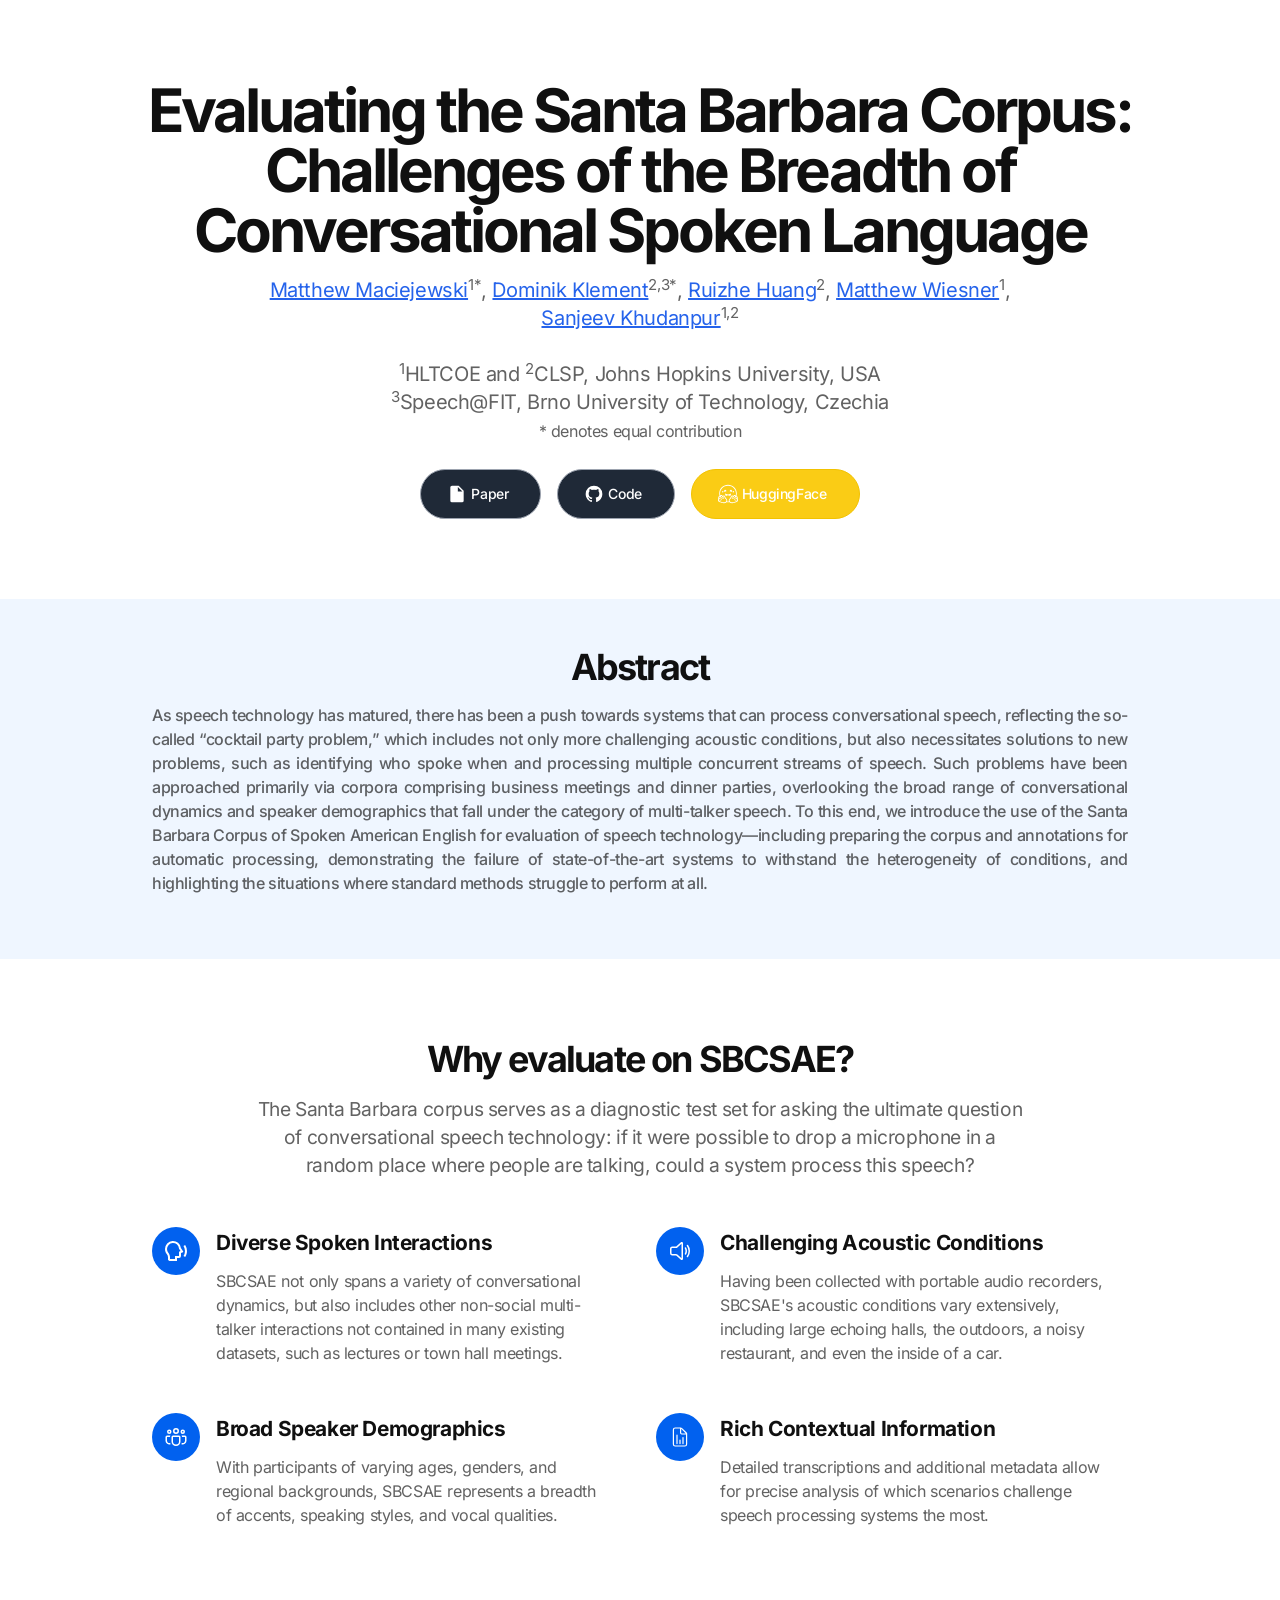
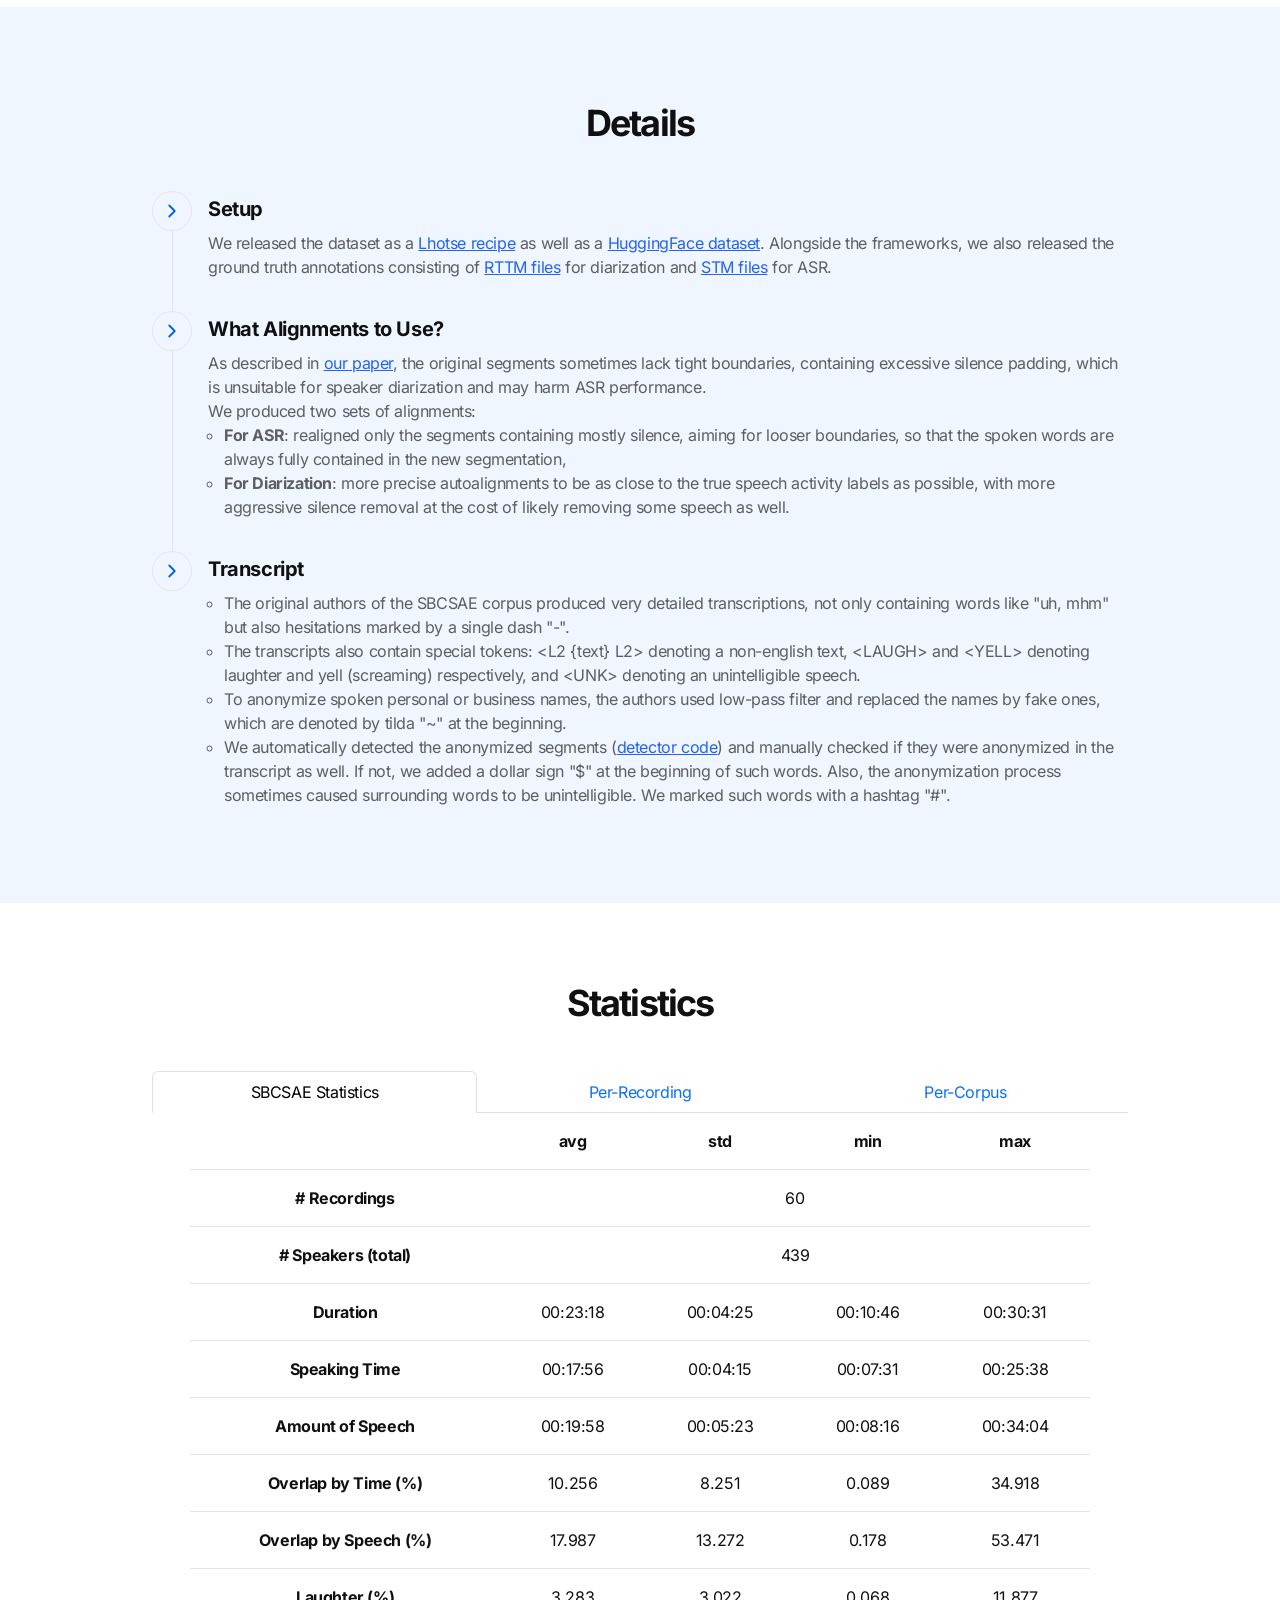
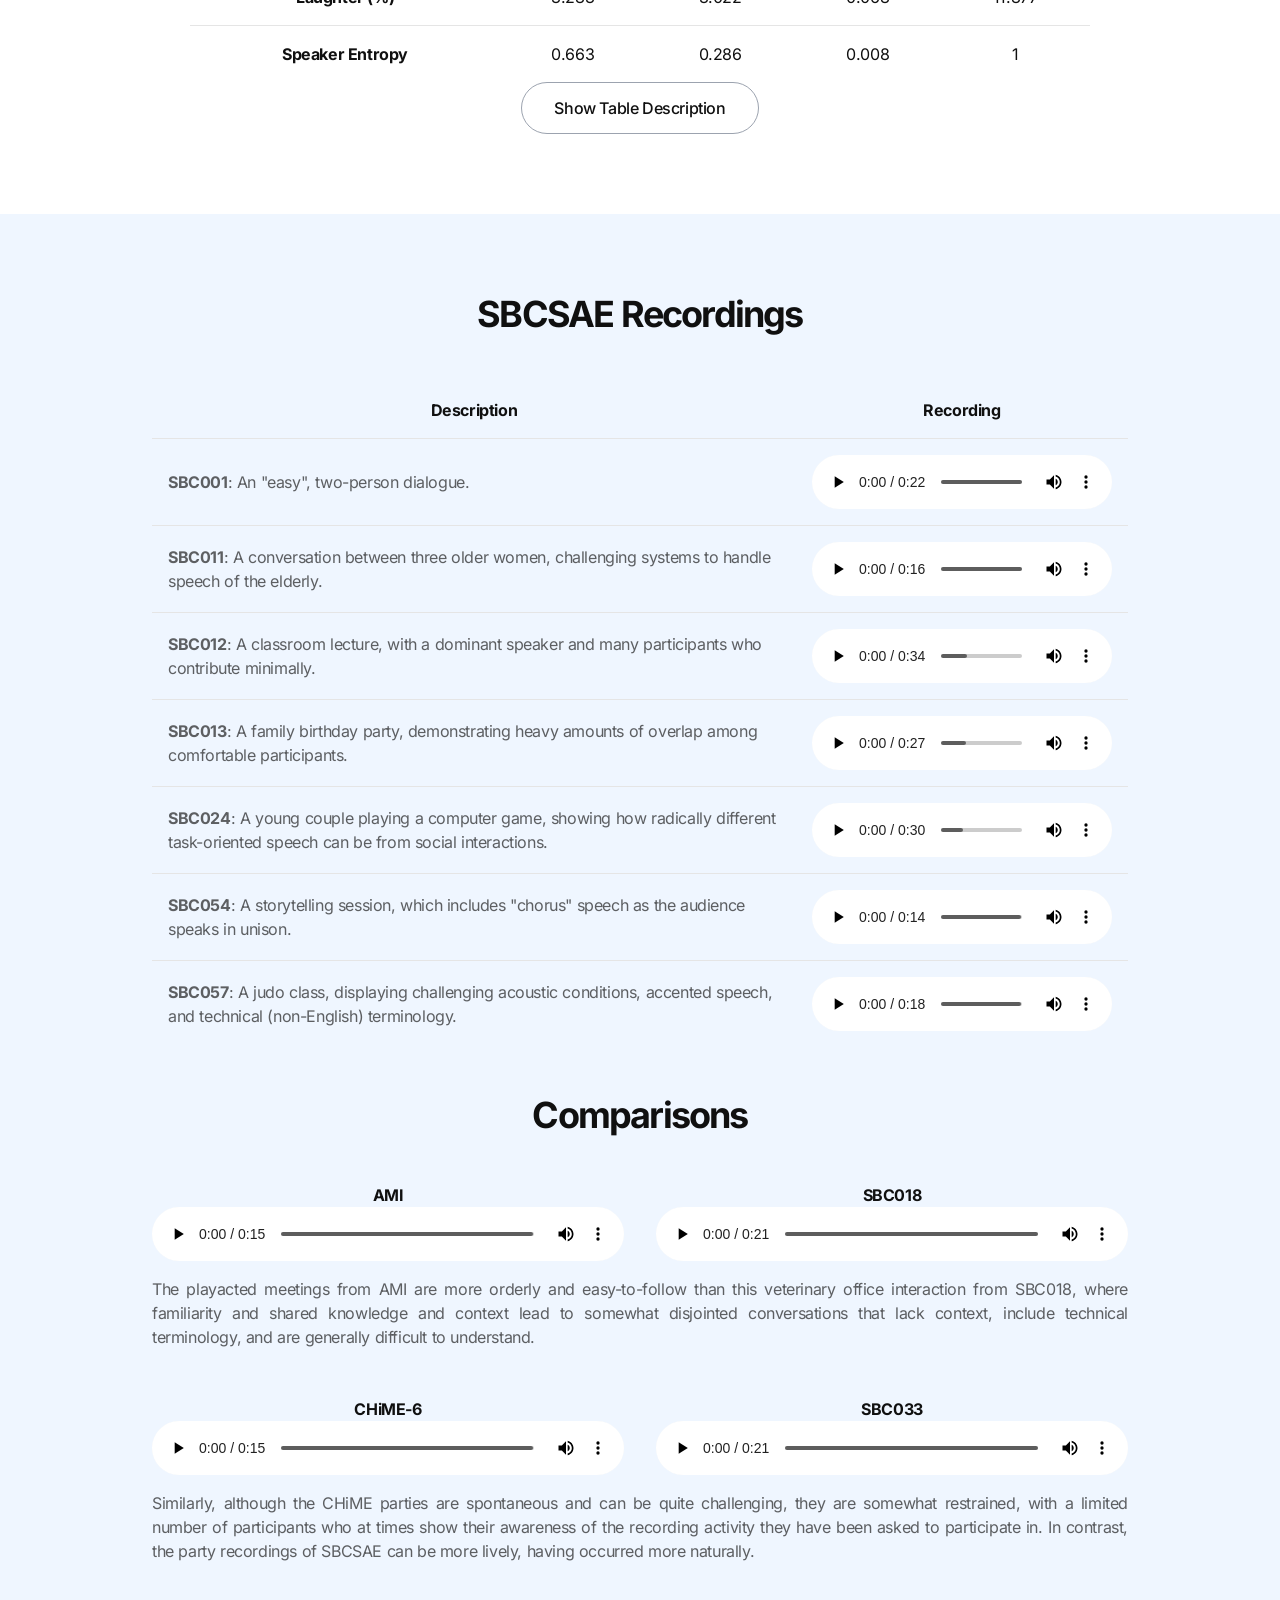
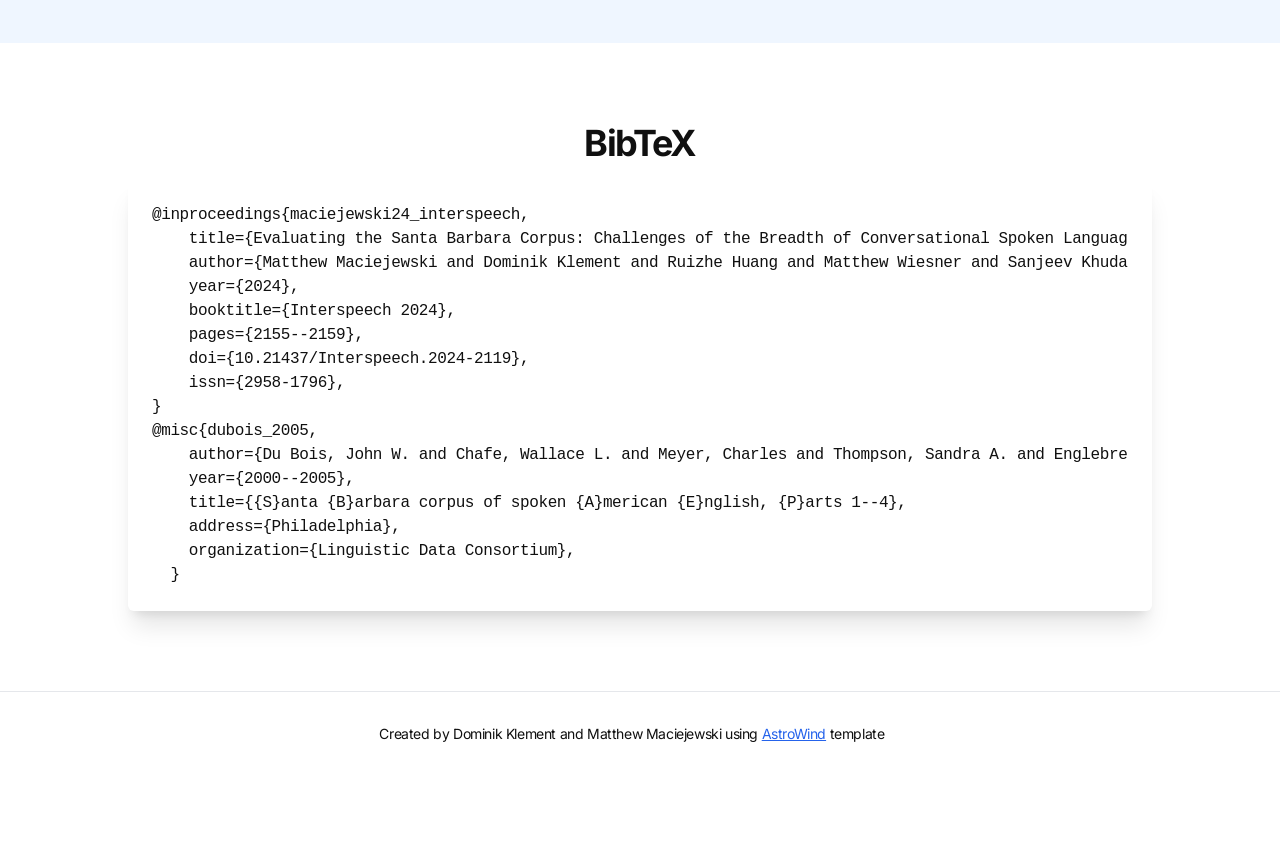
==== commit e520d9c0: "Update page" ====
--- a/index.html
+++ b/index.html
@@ -1,4 +1,4 @@
-<!DOCTYPE html><html class="2xl:text-[20px]" dir="ltr" lang="en"><head><meta charset="UTF-8"><meta content="width=device-width,initial-scale=1" name="viewport"><link href="sitemap-index.xml" rel="sitemap"><link href="assets/favicon.CGiRCjPI.ico" rel="shortcut icon"><link href="assets/favicon.vp_fBu0c.svg" rel="icon" type="image/svg+xml"><link href="assets/favicon.vp_fBu0c.svg" rel="mask-icon" color="#8D46E7"><link href="assets/apple-touch-icon.DHIlG7dp.png" rel="apple-touch-icon" sizes="180x180"><style>:root{--aw-font-sans:'Inter Variable';--aw-font-serif:'Inter Variable';--aw-font-heading:'Inter Variable';--aw-color-primary:rgb(1 97 239);--aw-color-secondary:rgb(1 84 207);--aw-color-accent:rgb(109 40 217);--aw-color-text-heading:rgb(0 0 0);--aw-color-text-default:rgb(16 16 16);--aw-color-text-muted:rgb(16 16 16 / 66%);--aw-color-bg-page:rgb(255 255 255);--aw-color-bg-page-dark:rgb(3 6 32)}.dark{--aw-font-sans:'Inter Variable';--aw-font-serif:'Inter Variable';--aw-font-heading:'Inter Variable';--aw-color-primary:rgb(1 97 239);--aw-color-secondary:rgb(1 84 207);--aw-color-accent:rgb(109 40 217);--aw-color-text-heading:rgb(247, 248, 248);--aw-color-text-default:rgb(229 236 246);--aw-color-text-muted:rgb(229 236 246 / 66%);--aw-color-bg-page:rgb(3 6 32)}.border-1{border-width:1px}.font-size-1rem{font-size:1rem!important}table{width:100%;width:min(900px,100%-3rem);margin-inline:auto;border-collapse:collapse;border-spacing:2rem}caption,td,th{padding:1rem}td,th{border-bottom:1px solid #e5e5e5}td{font-weight:400;font-size:1rem}td,th{text-align:center}@media (max-width:650px){td{display:grid;gap:2.5rem;grid-template-columns:1fr 1fr;padding:2rem 2rem}th{display:none}}audio::-webkit-media-controls-panel,audio::-webkit-media-controls-play-button{background-color:#fff;color:#fff}:root,[data-bs-theme=light]{--bs-blue:#0d6efd;--bs-indigo:#6610f2;--bs-purple:#6f42c1;--bs-pink:#d63384;--bs-red:#dc3545;--bs-orange:#fd7e14;--bs-yellow:#ffc107;--bs-green:#198754;--bs-teal:#20c997;--bs-cyan:#0dcaf0;--bs-black:#000;--bs-white:#fff;--bs-gray:#6c757d;--bs-gray-dark:#343a40;--bs-gray-100:#f8f9fa;--bs-gray-200:#e9ecef;--bs-gray-300:#dee2e6;--bs-gray-400:#ced4da;--bs-gray-500:#adb5bd;--bs-gray-600:#6c757d;--bs-gray-700:#495057;--bs-gray-800:#343a40;--bs-gray-900:#212529;--bs-primary:#0d6efd;--bs-secondary:#6c757d;--bs-success:#198754;--bs-info:#0dcaf0;--bs-warning:#ffc107;--bs-danger:#dc3545;--bs-light:#f8f9fa;--bs-dark:#212529;--bs-primary-rgb:13,110,253;--bs-secondary-rgb:108,117,125;--bs-success-rgb:25,135,84;--bs-info-rgb:13,202,240;--bs-warning-rgb:255,193,7;--bs-danger-rgb:220,53,69;--bs-light-rgb:248,249,250;--bs-dark-rgb:33,37,41;--bs-primary-text-emphasis:#052c65;--bs-secondary-text-emphasis:#2b2f32;--bs-success-text-emphasis:#0a3622;--bs-info-text-emphasis:#055160;--bs-warning-text-emphasis:#664d03;--bs-danger-text-emphasis:#58151c;--bs-light-text-emphasis:#495057;--bs-dark-text-emphasis:#495057;--bs-primary-bg-subtle:#cfe2ff;--bs-secondary-bg-subtle:#e2e3e5;--bs-success-bg-subtle:#d1e7dd;--bs-info-bg-subtle:#cff4fc;--bs-warning-bg-subtle:#fff3cd;--bs-danger-bg-subtle:#f8d7da;--bs-light-bg-subtle:#fcfcfd;--bs-dark-bg-subtle:#ced4da;--bs-primary-border-subtle:#9ec5fe;--bs-secondary-border-subtle:#c4c8cb;--bs-success-border-subtle:#a3cfbb;--bs-info-border-subtle:#9eeaf9;--bs-warning-border-subtle:#ffe69c;--bs-danger-border-subtle:#f1aeb5;--bs-light-border-subtle:#e9ecef;--bs-dark-border-subtle:#adb5bd;--bs-white-rgb:255,255,255;--bs-black-rgb:0,0,0;--bs-font-sans-serif:system-ui,-apple-system,"Segoe UI",Roboto,"Helvetica Neue","Noto Sans","Liberation Sans",Arial,sans-serif,"Apple Color Emoji","Segoe UI Emoji","Segoe UI Symbol","Noto Color Emoji";--bs-font-monospace:SFMono-Regular,Menlo,Monaco,Consolas,"Liberation Mono","Courier New",monospace;--bs-gradient:linear-gradient(180deg, rgba(255, 255, 255, 0.15), rgba(255, 255, 255, 0));--bs-body-font-family:var(--bs-font-sans-serif);--bs-body-font-size:1rem;--bs-body-font-weight:400;--bs-body-line-height:1.5;--bs-body-color:#212529;--bs-body-color-rgb:33,37,41;--bs-body-bg:#fff;--bs-body-bg-rgb:255,255,255;--bs-emphasis-color:#000;--bs-emphasis-color-rgb:0,0,0;--bs-secondary-color:rgba(33, 37, 41, 0.75);--bs-secondary-color-rgb:33,37,41;--bs-secondary-bg:#e9ecef;--bs-secondary-bg-rgb:233,236,239;--bs-tertiary-color:rgba(33, 37, 41, 0.5);--bs-tertiary-color-rgb:33,37,41;--bs-tertiary-bg:#f8f9fa;--bs-tertiary-bg-rgb:248,249,250;--bs-heading-color:inherit;--bs-link-color:#0d6efd;--bs-link-color-rgb:13,110,253;--bs-link-decoration:underline;--bs-link-hover-color:#0a58ca;--bs-link-hover-color-rgb:10,88,202;--bs-code-color:#d63384;--bs-highlight-color:#212529;--bs-highlight-bg:#fff3cd;--bs-border-width:1px;--bs-border-style:solid;--bs-border-color:#dee2e6;--bs-border-color-translucent:rgba(0, 0, 0, 0.175);--bs-border-radius:0.375rem;--bs-border-radius-sm:0.25rem;--bs-border-radius-lg:0.5rem;--bs-border-radius-xl:1rem;--bs-border-radius-xxl:2rem;--bs-border-radius-2xl:var(--bs-border-radius-xxl);--bs-border-radius-pill:50rem;--bs-box-shadow:0 0.5rem 1rem rgba(0, 0, 0, 0.15);--bs-box-shadow-sm:0 0.125rem 0.25rem rgba(0, 0, 0, 0.075);--bs-box-shadow-lg:0 1rem 3rem rgba(0, 0, 0, 0.175);--bs-box-shadow-inset:inset 0 1px 2px rgba(0, 0, 0, 0.075);--bs-focus-ring-width:0.25rem;--bs-focus-ring-opacity:0.25;--bs-focus-ring-color:rgba(13, 110, 253, 0.25);--bs-form-valid-color:#198754;--bs-form-valid-border-color:#198754;--bs-form-invalid-color:#dc3545;--bs-form-invalid-border-color:#dc3545}[data-bs-theme=dark]{color-scheme:dark;--bs-body-color:#dee2e6;--bs-body-color-rgb:222,226,230;--bs-body-bg:#212529;--bs-body-bg-rgb:33,37,41;--bs-emphasis-color:#fff;--bs-emphasis-color-rgb:255,255,255;--bs-secondary-color:rgba(222, 226, 230, 0.75);--bs-secondary-color-rgb:222,226,230;--bs-secondary-bg:#343a40;--bs-secondary-bg-rgb:52,58,64;--bs-tertiary-color:rgba(222, 226, 230, 0.5);--bs-tertiary-color-rgb:222,226,230;--bs-tertiary-bg:#2b3035;--bs-tertiary-bg-rgb:43,48,53;--bs-primary-text-emphasis:#6ea8fe;--bs-secondary-text-emphasis:#a7acb1;--bs-success-text-emphasis:#75b798;--bs-info-text-emphasis:#6edff6;--bs-warning-text-emphasis:#ffda6a;--bs-danger-text-emphasis:#ea868f;--bs-light-text-emphasis:#f8f9fa;--bs-dark-text-emphasis:#dee2e6;--bs-primary-bg-subtle:#031633;--bs-secondary-bg-subtle:#161719;--bs-success-bg-subtle:#051b11;--bs-info-bg-subtle:#032830;--bs-warning-bg-subtle:#332701;--bs-danger-bg-subtle:#2c0b0e;--bs-light-bg-subtle:#343a40;--bs-dark-bg-subtle:#1a1d20;--bs-primary-border-subtle:#084298;--bs-secondary-border-subtle:#41464b;--bs-success-border-subtle:#0f5132;--bs-info-border-subtle:#087990;--bs-warning-border-subtle:#997404;--bs-danger-border-subtle:#842029;--bs-light-border-subtle:#495057;--bs-dark-border-subtle:#343a40;--bs-heading-color:inherit;--bs-link-color:#6ea8fe;--bs-link-hover-color:#8bb9fe;--bs-link-color-rgb:110,168,254;--bs-link-hover-color-rgb:139,185,254;--bs-code-color:#e685b5;--bs-highlight-color:#dee2e6;--bs-highlight-bg:#664d03;--bs-border-color:#495057;--bs-border-color-translucent:rgba(255, 255, 255, 0.15);--bs-form-valid-color:#75b798;--bs-form-valid-border-color:#75b798;--bs-form-invalid-color:#ea868f;--bs-form-invalid-border-color:#ea868f}.nav{--bs-nav-link-padding-x:1rem;--bs-nav-link-padding-y:0.5rem;--bs-nav-link-font-weight: ;--bs-nav-link-color:var(--bs-link-color);--bs-nav-link-hover-color:var(--bs-link-hover-color);--bs-nav-link-disabled-color:var(--bs-secondary-color);display:flex;flex-wrap:wrap;padding-left:0;margin-bottom:0;list-style:none}.nav-link{display:block;padding:var(--bs-nav-link-padding-y) var(--bs-nav-link-padding-x);font-size:var(--bs-nav-link-font-size);font-weight:var(--bs-nav-link-font-weight);color:var(--bs-nav-link-color);text-decoration:none;background:0 0;border:0;transition:color .15s ease-in-out,background-color .15s ease-in-out,border-color .15s ease-in-out}@media (prefers-reduced-motion:reduce){.nav-link{transition:none}}.nav-link:focus,.nav-link:hover{color:var(--bs-nav-link-hover-color)}.nav-link:focus-visible{outline:0;box-shadow:0 0 0 .25rem rgba(13,110,253,.25)}.nav-link.disabled,.nav-link:disabled{color:var(--bs-nav-link-disabled-color);pointer-events:none;cursor:default}.nav-tabs{--bs-nav-tabs-border-width:var(--bs-border-width);--bs-nav-tabs-border-color:var(--bs-border-color);--bs-nav-tabs-border-radius:var(--bs-border-radius);--bs-nav-tabs-link-hover-border-color:var(--bs-secondary-bg) var(--bs-secondary-bg) var(--bs-border-color);--bs-nav-tabs-link-active-color:var(--bs-emphasis-color);--bs-nav-tabs-link-active-bg:var(--bs-body-bg);--bs-nav-tabs-link-active-border-color:var(--bs-border-color) var(--bs-border-color) var(--bs-body-bg);border-bottom:var(--bs-nav-tabs-border-width) solid var(--bs-nav-tabs-border-color)}.nav-tabs .nav-link{margin-bottom:calc(-1 * var(--bs-nav-tabs-border-width));border:var(--bs-nav-tabs-border-width) solid transparent;border-top-left-radius:var(--bs-nav-tabs-border-radius);border-top-right-radius:var(--bs-nav-tabs-border-radius)}.nav-tabs .nav-link:focus,.nav-tabs .nav-link:hover{isolation:isolate;border-color:var(--bs-nav-tabs-link-hover-border-color)}.nav-tabs .nav-item.show .nav-link,.nav-tabs .nav-link.active{color:var(--bs-nav-tabs-link-active-color);background-color:var(--bs-nav-tabs-link-active-bg);border-color:var(--bs-nav-tabs-link-active-border-color)}.nav-tabs .dropdown-menu{margin-top:calc(-1 * var(--bs-nav-tabs-border-width));border-top-left-radius:0;border-top-right-radius:0}.tab-content>.tab-pane{display:none}.tab-content>.active{display:block}.fade{transition:opacity .15s linear}@media (prefers-reduced-motion:reduce){.fade{transition:none}}.fade:not(.show){opacity:0}.collapse{visibility:visible!important}.collapse:not(.show){display:none}.collapsing{height:0;overflow:hidden;transition:height .35s ease}@media (prefers-reduced-motion:reduce){.collapsing{transition:none}}.collapsing.collapse-horizontal{width:0;height:auto;transition:width .35s ease}@media (prefers-reduced-motion:reduce){.collapsing.collapse-horizontal{transition:none}}</style><script>!function(){const e="light:only";function t(e){"dark"===e?document.documentElement.classList.add("dark"):document.documentElement.classList.remove("dark");const t=document.querySelectorAll("[data-aw-toggle-color-scheme] > input");t&&t.length&&t.forEach((t=>{t.checked="dark"!==e}))}e&&e.endsWith(":only")||!localStorage.theme?t(e.replace(":only","")):"dark"===localStorage.theme||!("theme"in localStorage)&&window.matchMedia("(prefers-color-scheme: dark)").matches?t("dark"):t("light")}()</script><title>SBCSAE: Evaluating the Santa Barbara Corpus</title><meta content="Evaluating the Santa Barbara Corpus: Challenges of the Breadth of Conversational Spoken Language" name="description"><meta content="index,follow" name="robots"><link href="https://domklement.github.io" rel="canonical"><meta content="SBCSAE: Evaluating the Santa Barbara Corpus" property="og:title"><meta content="Evaluating the Santa Barbara Corpus: Challenges of the Breadth of Conversational Spoken Language" property="og:description"><meta content="https://domklement.github.io" property="og:url"><meta content="website" property="og:type"><meta content="https://domklement.github.io/assets/default.CczmzLWf_1yk8fz.webp" property="og:image"><meta content="en" property="og:locale"><meta content="SBCSAE: Evaluating the Santa Barbara Corpus" property="og:site_name"><meta content="summary_large_image" name="twitter:card"><meta content="@onwidget" name="twitter:site"><meta content="@onwidget" name="twitter:creator"><meta content="orcPxI47GSa-cRvY11tUe6iGg2IO_RPvnA1q95iEM3M" name="google-site-verification"><meta content="true" name="astro-view-transitions-enabled"><meta content="swap" name="astro-view-transitions-fallback"><script src="https://cdn.jsdelivr.net/npm/bootstrap@5.1.3/dist/js/bootstrap.bundle.min.js" crossorigin="anonymous" integrity="sha384-ka7Sk0Gln4gmtz2MlQnikT1wXgYsOg+OMhuP+IlRH9sENBO0LRn5q+8nbTov4+1p"></script><link href="assets/privacy.DiD6aKRY.css" rel="stylesheet"><script src="assets/hoisted.CDxccyyX.js" type="module"></script></head><body class="antialiased bg-page text-default tracking-tight"><main><section class="relative not-prose md:-mt-[76px]"><div class="absolute inset-0 pointer-events-none" aria-hidden="true"></div><div class="mx-auto relative px-4 max-w-7xl sm:px-6"><div class="pointer-events-none md:pt-[76px] pt-0"></div><div class="md:py-20 py-12"><div class="text-center max-w-5xl md:pb-16 mx-auto pb-0"><h1 class="font-bold font-heading leading-tighter tracking-tighter mb-4 dark:text-gray-200 md:text-6xl text-5xl">Evaluating the Santa Barbara Corpus: Challenges of the Breadth of Conversational Spoken Language</h1><div class="mx-auto max-w-3xl"><p class="text-muted text-xl dark:text-slate-300 mb-6"><a class="dark:text-muted text-blue-600 underline" href="https://www.mmaciejewski.com/" target="_blank">Matthew Maciejewski</a><sup>1*</sup>, <a class="dark:text-muted text-blue-600 underline" href="https://www.linkedin.com/in/dominik-klement/" target="_blank">Dominik Klement</a><sup>2,3*</sup>, <a class="dark:text-muted text-blue-600 underline" href="https://www.linkedin.com/in/ruizhe-huang-0929644a/" target="_blank">Ruizhe Huang</a><sup>2</sup>, <a class="dark:text-muted text-blue-600 underline" href="https://m-wiesner.github.io/" target="_blank">Matthew Wiesner</a><sup>1</sup>, <a class="dark:text-muted text-blue-600 underline" href="https://engineering.jhu.edu/faculty/sanjeev-khudanpur/" target="_blank">Sanjeev Khudanpur</a><sup>1,2</sup><br><br><sup>1</sup>HLTCOE and <sup>2</sup>CLSP, Johns Hopkins University, USA<br><sup>3</sup>Speech@FIT, Brno University of Technology, Czechia<br><small>* denotes equal contribution</small></p><div class="flex flex-col flex-nowrap gap-4 m-auto max-w-xs sm:flex-row sm:justify-center sm:max-w-md"><div class="flex sm:w-auto w-full"><a class="w-full sm:mb-0 btn-dark" href="https://www.isca-archive.org/interspeech_2024/maciejewski24_interspeech.html" target="_blank" rel="noopener noreferrer"><svg class="-ml-1.5 h-5 inline-block mr-1 rtl:-ml-1.5 rtl:mr-1 w-5" data-icon="mdi:paper" height="1em" viewBox="0 0 24 24" width="1em"><symbol id="ai:mdi:paper"><path d="M13 9V3.5L18.5 9M6 2c-1.11 0-2 .89-2 2v16a2 2 0 0 0 2 2h12a2 2 0 0 0 2-2V8l-6-6z" fill="currentColor"/></symbol><use xlink:href="#ai:mdi:paper"></use></svg>Paper</a></div><div class="flex sm:w-auto w-full"><a class="w-full sm:mb-0 btn-dark" href="https://github.com/mmaciej2/sbcsae_preparation" target="_blank" rel="noopener noreferrer"><svg class="-ml-1.5 h-5 inline-block mr-1 rtl:-ml-1.5 rtl:mr-1 w-5" data-icon="mdi:github" height="1em" viewBox="0 0 24 24" width="1em"><symbol id="ai:mdi:github"><path d="M12 2A10 10 0 0 0 2 12c0 4.42 2.87 8.17 6.84 9.5c.5.08.66-.23.66-.5v-1.69c-2.77.6-3.36-1.34-3.36-1.34c-.46-1.16-1.11-1.47-1.11-1.47c-.91-.62.07-.6.07-.6c1 .07 1.53 1.03 1.53 1.03c.87 1.52 2.34 1.07 2.91.83c.09-.65.35-1.09.63-1.34c-2.22-.25-4.55-1.11-4.55-4.92c0-1.11.38-2 1.03-2.71c-.1-.25-.45-1.29.1-2.64c0 0 .84-.27 2.75 1.02c.79-.22 1.65-.33 2.5-.33s1.71.11 2.5.33c1.91-1.29 2.75-1.02 2.75-1.02c.55 1.35.2 2.39.1 2.64c.65.71 1.03 1.6 1.03 2.71c0 3.82-2.34 4.66-4.57 4.91c.36.31.69.92.69 1.85V21c0 .27.16.59.67.5C19.14 20.16 22 16.42 22 12A10 10 0 0 0 12 2" fill="currentColor"/></symbol><use xlink:href="#ai:mdi:github"></use></svg>Code</a></div><div class="flex sm:w-auto w-full"><a class="w-full sm:mb-0 btn-yellow" href="https://huggingface.co/datasets/dklement/SBCSAE" target="_blank" rel="noopener noreferrer"><svg class="-ml-1.5 h-5 inline-block mr-1 rtl:-ml-1.5 rtl:mr-1 w-5" data-icon="simple-icons:huggingface" height="1em" viewBox="0 0 24 24" width="1em"><symbol id="ai:simple-icons:huggingface"><path d="M1.445 11.506c0 1.102.167 2.158.484 3.156c-.038-.003-.069-.006-.106-.006c-.42 0-.801.16-1.07.452c-.345.373-.498.833-.431 1.293a1.6 1.6 0 0 0 .214.597a1.43 1.43 0 0 0-.484.758c-.065.245-.131.754.215 1.28l-.063.105c-.208.392-.22.837-.037 1.25c.279.626.97 1.118 2.313 1.647c.835.329 1.599.54 1.605.543c1.105.284 2.104.427 2.97.427c1.417 0 2.475-.384 3.152-1.144c1.538.265 2.79.14 3.592.006c.677.755 1.733 1.139 3.147 1.139c.864 0 1.864-.143 2.969-.428c.006-.002.77-.214 1.605-.543c1.343-.53 2.034-1.021 2.313-1.647a1.4 1.4 0 0 0-.037-1.25l-.063-.105c.346-.525.28-1.035.215-1.28a1.43 1.43 0 0 0-.484-.758q.166-.27.215-.597c.066-.46-.087-.92-.432-1.293a1.43 1.43 0 0 0-1.07-.452l-.06.002a10.4 10.4 0 0 0 .485-3.152c0-5.807-4.736-10.514-10.579-10.514c-5.842 0-10.578 4.707-10.578 10.514m10.578-9.483c5.273 0 9.548 4.246 9.548 9.483a9.4 9.4 0 0 1-.27 2.236l-.011-.015a1.42 1.42 0 0 0-1.108-.506c-.352 0-.714.115-1.076.344c-.24.151-.506.422-.78.76c-.253-.35-.607-.584-1.013-.647a1.5 1.5 0 0 0-.235-.018c-.926 0-1.482.8-1.693 1.518c-.105.243-.607 1.348-1.361 2.098c-1.169 1.16-1.446 2.353-.84 3.638a9.3 9.3 0 0 1-2.365-.006c.59-1.212.363-2.439-.843-3.632c-.755-.75-1.256-1.855-1.361-2.098c-.21-.718-.767-1.518-1.694-1.518q-.117 0-.234.018c-.406.063-.76.297-1.014.646c-.273-.337-.539-.608-.779-.76c-.362-.228-.724-.343-1.076-.343c-.427 0-.81.17-1.082.478a9.4 9.4 0 0 1-.26-2.193c0-5.237 4.275-9.483 9.547-9.483m-3.379 4.98a1.36 1.36 0 0 0-.629 2.563c.351.186.489-.526.836-.648c.311-.11.841.399 1.008.086a1.36 1.36 0 0 0-.562-1.84a1.4 1.4 0 0 0-.653-.16m6.84 0a1.36 1.36 0 0 0-1.215 2c.168.314.698-.195 1.009-.085c.347.122.486.835.838.648a1.36 1.36 0 0 0 .562-1.84a1.37 1.37 0 0 0-1.193-.722M5.729 8.423a.877.877 0 0 0-.877.877c0 .484.393.877.877.877a.877.877 0 0 0 .877-.877a.877.877 0 0 0-.877-.877m12.644 0a.88.88 0 0 0-.88.877a.88.88 0 0 0 .88.877a.877.877 0 0 0 .876-.877a.877.877 0 0 0-.877-.877m-9.58 3.037c-.178-.003-.279.11-.279.416c0 .81.388 2.125 1.428 2.924c.207-.712 1.346-1.283 1.508-1.201c.232.116.22.441.608.726c.388-.285.374-.61.605-.726c.163-.082 1.301.489 1.508 1.201c1.04-.799 1.428-2.114 1.428-2.924c0-1.221-1.583.64-3.541.649c-1.469-.007-2.727-1.056-3.264-1.065m-4.48 3.018c.58.365 1.696 2.275 2.106 3.018a.66.66 0 0 0 .582.353c.418 0 .746-.414.039-.94c-1.064-.79-.692-2.084-.184-2.164a.4.4 0 0 1 .066-.004c.462 0 .666.79.666.79s.596 1.49 1.622 2.508c.942.935 1.062 1.703.496 2.666c-.016-.004-.016.023-.148.215a1.9 1.9 0 0 1-.72.615c-.505.227-1.139.27-1.783.27a11.8 11.8 0 0 1-2.697-.337c-.03-.007-3.65-.956-3.192-1.822c.077-.145.204-.203.364-.203c.646 0 1.823.955 2.328.955c.113 0 .196-.086.228-.203c.225-.805-3.278-1.052-2.984-2.164c.052-.197.193-.276.39-.276c.854 0 2.77 1.493 3.173 1.493q.046 0 .064-.028c.201-.322.11-.586-1.309-1.44c-1.418-.853-2.431-1.328-1.865-1.94c.065-.072.157-.102.27-.102c.86 0 2.894 1.84 2.894 1.84s.549.568.881.568a.2.2 0 0 0 .186-.105c.235-.395-2.186-2.219-2.323-2.971c-.092-.51.064-.768.356-.768c0 .008.17-.029.494.176m16.226.592c-.137.752-2.558 2.576-2.323 2.97c.044.074.11.106.186.106c.332 0 .88-.568.88-.568s2.034-1.84 2.896-1.84c.112 0 .204.03.269.101c.566.613-.447 1.088-1.865 1.942c-1.419.853-1.51 1.116-1.309 1.44q.018.027.064.027c.402 0 2.318-1.493 3.172-1.493c.198 0 .34.079.391.276c.294 1.112-3.21 1.36-2.984 2.164c.032.117.115.203.228.203c.505 0 1.682-.955 2.328-.955c.16 0 .287.058.364.203c.459.866-3.163 1.815-3.192 1.822c-.596.154-1.66.336-2.697.336c-.636 0-1.261-.04-1.764-.26a1.9 1.9 0 0 1-.739-.624c-.04-.069-.102-.148-.142-.205c-.573-.968-.455-1.738.49-2.676c1.026-1.019 1.621-2.508 1.621-2.508s.205-.79.666-.79a.4.4 0 0 1 .067.004c.508.08.88 1.374-.184 2.165c-.707.525-.38.94.04.94a.66.66 0 0 0 .581-.354c.41-.743 1.527-2.653 2.106-3.018c.559-.353.99-.182.85.592" fill="currentColor"/></symbol><use xlink:href="#ai:simple-icons:huggingface"></use></svg>HuggingFace</a></div></div></div></div><div></div></div></div></section><section class="not-prose bg-blue-50 dark:bg-slate-800"><div class="text-center mx-auto font-medium max-w-6xl md:pt-12 px-4 py-4 sm:px-6 text-md"><div class="text-center md:mx-auto mb-8 md:mb-12 max-w-5xl md:px-6 px-4"><h2 class="font-bold font-heading leading-tighter tracking-tighter text-heading md:text-4xl text-3xl">Abstract</h2><p class="text-muted text-justify font-size-1rem mt-4">As speech technology has matured, there has been a push towards systems that can process conversational speech, reflecting the so-called “cocktail party problem,” which includes not only more challenging acoustic conditions, but also necessitates solutions to new problems, such as identifying who spoke when and processing multiple concurrent streams of speech. Such problems have been approached primarily via corpora comprising business meetings and dinner parties, overlooking the broad range of conversational dynamics and speaker demographics that fall under the category of multi-talker speech. To this end, we introduce the use of the Santa Barbara Corpus of Spoken American English for evaluation of speech technology—including preparing the corpus and annotations for automatic processing, demonstrating the failure of state-of-the-art systems to withstand the heterogeneity of conditions, and highlighting the situations where standard methods struggle to perform at all.</p></div></div></section><section class="relative not-prose scroll-mt-[72px]" id="features"><div class="absolute inset-0 pointer-events-none -z-[1]" aria-hidden="true"><div class="absolute inset-0"></div></div><div class="mx-auto relative px-4 lg:py-20 md:px-6 md:py-16 py-12 text-default max-w-5xl"><div class="text-center md:mx-auto mb-8 md:mb-12 max-w-3xl"><h2 class="font-bold font-heading leading-tighter tracking-tighter text-heading md:text-4xl text-3xl">Why evaluate on SBCSAE?</h2><p class="text-muted mt-4 text-xl">The Santa Barbara corpus serves as a diagnostic test set for asking the ultimate question of conversational speech technology: if it were possible to drop a microphone in a random place where people are talking, could a system process this speech?</p></div><div class="mx-auto gap-8 grid md:gap-y-12 sm:grid-cols-2"><div><div class="flex flex-row max-w-md"><div class="flex justify-center"><svg class="mr-4 rtl:ml-4 rtl:mr-0 bg-primary h-10 md:h-12 md:p-3 md:w-12 p-2 rounded-full text-white w-10" data-icon="tabler:brand-tailwind" height="1em" viewBox="0 0 24 24" width="1em"><symbol id="ai:tabler:brand-tailwind"><path d="M11.667 6Q7.933 6 7 9.667q1.4-1.834 3.267-1.375c.71.174 1.217.68 1.778 1.24c.916.912 2 1.968 4.288 1.968q3.734 0 4.667-3.667q-1.4 1.834-3.267 1.375c-.71-.174-1.217-.68-1.778-1.24C15.039 7.056 13.98 6 11.667 6m-4 6.5Q3.933 12.5 3 16.167q1.4-1.834 3.267-1.375c.71.174 1.217.68 1.778 1.24c.916.912 1.975 1.968 4.288 1.968q3.734 0 4.667-3.667q-1.4 1.834-3.267 1.375c-.71-.174-1.217-.68-1.778-1.24c-.916-.912-1.975-1.968-4.288-1.968" fill="none" stroke="currentColor" stroke-linecap="round" stroke-linejoin="round" stroke-width="2"/></symbol><use xlink:href="#ai:tabler:brand-tailwind"></use></svg></div><div class="mt-0.5"><h3 class="font-bold text-xl md:text-[1.3rem]">Natural Conversational Dynamics</h3><p class="text-muted mt-3">SBCSAE features unscripted conversations in various settings, providing a realistic benchmark for speech technologies to be tested in authentic contexts rather than controlled environments.</p></div></div></div><div><div class="flex flex-row max-w-md"><div class="flex justify-center"><svg class="mr-4 rtl:ml-4 rtl:mr-0 bg-primary h-10 md:h-12 md:p-3 md:w-12 p-2 rounded-full text-white w-10" data-icon="tabler:components" height="1em" viewBox="0 0 24 24" width="1em"><symbol id="ai:tabler:components"><path d="m3 12l3 3l3-3l-3-3zm12 0l3 3l3-3l-3-3zM9 6l3 3l3-3l-3-3zm0 12l3 3l3-3l-3-3z" fill="none" stroke="currentColor" stroke-linecap="round" stroke-linejoin="round" stroke-width="2"/></symbol><use xlink:href="#ai:tabler:components"></use></svg></div><div class="mt-0.5"><h3 class="font-bold text-xl md:text-[1.3rem]">Diverse Speaker Demographics</h3><p class="text-muted mt-3">With participants of varying ages, genders, and regional backgrounds, SBCSAE challenges speech systems to perform across different accents, speaking styles, and vocal traits.</p></div></div></div><div><div class="flex flex-row max-w-md"><div class="flex justify-center"><svg class="mr-4 rtl:ml-4 rtl:mr-0 bg-primary h-10 md:h-12 md:p-3 md:w-12 p-2 rounded-full text-white w-10" data-icon="tabler:list-check" height="1em" viewBox="0 0 24 24" width="1em"><symbol id="ai:tabler:list-check"><path d="M3.5 5.5L5 7l2.5-2.5m-4 7L5 13l2.5-2.5m-4 7L5 19l2.5-2.5M11 6h9m-9 6h9m-9 6h9" fill="none" stroke="currentColor" stroke-linecap="round" stroke-linejoin="round" stroke-width="2"/></symbol><use xlink:href="#ai:tabler:list-check"></use></svg></div><div class="mt-0.5"><h3 class="font-bold text-xl md:text-[1.3rem]">Multi-Speaker Scenarios</h3><p class="text-muted mt-3">The corpus includes 2 to 10 speakers, often with overlapping speech, testing the robustness of speech recognition and diarization in complex, real-world multi-talker settings.</p></div></div></div><div><div class="flex flex-row max-w-md"><div class="flex justify-center"><svg class="mr-4 rtl:ml-4 rtl:mr-0 bg-primary h-10 md:h-12 md:p-3 md:w-12 p-2 rounded-full text-white w-10" data-icon="tabler:rocket" height="1em" viewBox="0 0 24 24" width="1em"><symbol id="ai:tabler:rocket"><g fill="none" stroke="currentColor" stroke-linecap="round" stroke-linejoin="round" stroke-width="2"><path d="M4 13a8 8 0 0 1 7 7a6 6 0 0 0 3-5a9 9 0 0 0 6-8a3 3 0 0 0-3-3a9 9 0 0 0-8 6a6 6 0 0 0-5 3"/><path d="M7 14a6 6 0 0 0-3 6a6 6 0 0 0 6-3m4-8a1 1 0 1 0 2 0a1 1 0 1 0-2 0"/></g></symbol><use xlink:href="#ai:tabler:rocket"></use></svg></div><div class="mt-0.5"><h3 class="font-bold text-xl md:text-[1.3rem]">Rich Contextual Information</h3><p class="text-muted mt-3">Detailed transcripts and metadata, including speaker data and time-aligned utterances, enable comprehensive performance analysis, helping identify areas for improvement in speech technologies.</p></div></div></div></div></div></section><section class="relative not-prose scroll-mt-[72px]"><div class="absolute inset-0 pointer-events-none -z-[1]" aria-hidden="true"><div class="absolute inset-0 bg-blue-50 dark:bg-transparent"></div></div><div class="mx-auto relative px-4 lg:py-20 md:px-6 md:py-16 py-12 text-default max-w-5xl"><div class="flex flex-col gap-8 md:gap-12"><div class="w-full md:py-4 md:self-center"><div class="text-center md:mx-auto mb-8 md:mb-12 max-w-3xl"><h2 class="font-bold font-heading leading-tighter tracking-tighter text-heading text-3xl lg:text-4xl">Details</h2></div><div class=""><div class="flex"><div class="flex items-center flex-col mr-4 rtl:ml-4 rtl:mr-0"><div><div class="flex justify-center items-center"><svg class="h-10 p-2 rounded-full w-10 border-1 dark:border-blue-700 dark:text-slate-200 text-primary" data-icon="tabler:chevron-right" height="1em" viewBox="0 0 24 24" width="1em"><symbol id="ai:tabler:chevron-right"><path d="m9 6l6 6l-6 6" fill="none" stroke="currentColor" stroke-linecap="round" stroke-linejoin="round" stroke-width="2"/></symbol><use xlink:href="#ai:tabler:chevron-right"></use></svg></div></div><div class="bg-black/10 dark:bg-slate-400/50 h-full w-px" style="background-color:#e5e7eb!important"></div></div><div class="pt-1 pb-8"><p class="font-bold text-xl">Setup</p><p class="text-muted mt-2">We released the dataset as a <a class="dark:text-muted text-blue-600 underline" href="https://github.com/lhotse-speech/lhotse/tree/master/lhotse/recipes/sbcsae.py" target="_blank">Lhotse recipe</a> as well as a <a class="dark:text-muted text-blue-600 underline" href="https://huggingface.co/datasets/dklement/SBCSAE" target="_blank">HuggingFace dataset</a>. Alongside the frameworks, we also released the ground truth annotations consisting of <a class="dark:text-muted text-blue-600 underline" href="https://github.com/mmaciej2/sbcsae_preparation/tree/main/Diarization" target="_blank">RTTM files</a> for diarization and <a class="dark:text-muted text-blue-600 underline" href="https://github.com/mmaciej2/sbcsae_preparation/tree/main/ASR" target="_blank">STM files</a> for ASR.</p></div></div><div class="flex"><div class="flex items-center flex-col mr-4 rtl:ml-4 rtl:mr-0"><div><div class="flex justify-center items-center"><svg class="h-10 p-2 rounded-full w-10 border-1 dark:border-blue-700 dark:text-slate-200 text-primary" data-icon="tabler:chevron-right" height="1em" viewBox="0 0 24 24" width="1em"><use xlink:href="#ai:tabler:chevron-right"></use></svg></div></div><div class="bg-black/10 dark:bg-slate-400/50 h-full w-px" style="background-color:#e5e7eb!important"></div></div><div class="pt-1 pb-8"><p class="font-bold text-xl">Transcript</p><p class="text-muted mt-2"></p><ul class="text-muted" style="list-style:circle;margin-left:1rem"><li>The original authors of the SBCSAE corpus produced very detailed transcriptions, not only containing words like "uh, mhm" but also hesitations marked by a single dash "-".</li><li>The transcripts also contain special tokens: &lt;L2 {text} L2&gt; denoting a non-english text, &lt;LAUGH&gt; and &lt;YELL&gt; denoting laughter and yell (screaming) respectively, and &lt;UNK&gt; denoting an unintelligible speech.</li><li>To anonymize spoken personal or business names, the authors used low-pass filter and replaced the names. The fake names are denoted by tilda "~" at the beginning.</li><li>We automatically detected the anonymized segments (<a class="dark:text-muted text-blue-600 underline" href="https://github.com/mmaciej2/sbcsae_anon_detection" target="_blank">detector code</a>) and manually checked if they were anonymized in the text as well. If not, we added a dollar sign "$" at the beginning of such words. Also, the anonymization process sometimes caused surrounding words to be unintelligible as well. We marked such words with a hashtag "#".</li></ul><p></p></div></div><div class="flex"><div class="flex items-center flex-col mr-4 rtl:ml-4 rtl:mr-0"><div><div class="flex justify-center items-center"><svg class="h-10 p-2 rounded-full w-10 border-1 dark:border-blue-700 dark:text-slate-200 text-primary" data-icon="tabler:chevron-right" height="1em" viewBox="0 0 24 24" width="1em"><use xlink:href="#ai:tabler:chevron-right"></use></svg></div></div></div><div class="pt-1"><p class="font-bold text-xl">Alignments</p><p class="text-muted mt-2">As described in <a class="dark:text-muted text-blue-600 underline" href="https://www.isca-archive.org/interspeech_2024/maciejewski24_interspeech.html" target="_blank">our paper</a>, the original segments have loose boundaries, which is unsuitable for speaker diarization and may harm ASR performance.<br>We produced two sets of alignments:</p><ul class="text-muted" style="list-style:circle;margin-left:1rem"><li>For ASR: realigned only segments with majority being silence and ensured that all spoken words stay within the segment boundaries,</li><li>For Diarization: more precise autoalignments to remove as much silence from the segments as possible, some words may be cut short.</li></ul><p></p></div></div></div></div></div></div></section><section class="relative not-prose scroll-mt-[72px]"><div class="absolute inset-0 pointer-events-none -z-[1]" aria-hidden="true"><div class="absolute inset-0"></div></div><div class="mx-auto relative px-4 lg:py-20 md:px-6 md:py-16 py-12 text-default max-w-5xl"><div class="text-center md:mx-auto mb-8 md:mb-12 max-w-3xl"><h2 class="font-bold font-heading leading-tighter tracking-tighter text-heading md:text-4xl text-3xl">Statistics</h2></div><nav><div class="nav nav-tabs" id="nav-tab" role="tablist"><button aria-controls="nav-sbcsae" aria-selected="true" class="nav-link active" data-bs-target="#nav-sbcsae" data-bs-toggle="tab" id="nav-home-tab" role="tab" style="width:33.33333%" type="button">SBCSAE Statistics</button> <button aria-controls="nav-per-rec" aria-selected="false" class="nav-link" data-bs-target="#nav-per-rec" data-bs-toggle="tab" id="nav-profile-tab" role="tab" style="width:33.33333%" type="button">Per-Recording</button> <button aria-controls="nav-corpus" aria-selected="false" class="nav-link" data-bs-target="#nav-corpus" data-bs-toggle="tab" id="nav-home-tab" role="tab" style="width:33.33333%" type="button">Per-Corpus</button></div></nav><div class="tab-content"><div class="fade tab-pane show active" id="nav-sbcsae" role="tabpanel" aria-labelledby="nav-home-tab"><table class="text-center"><thead><th># Recs</th><th># Spks</th><th></th><th>Duration</th><th>Speaking Time</th><th>Amount of Speech</th><th>Overlap by Time (%)</th><th>Overlap by Speech (%)</th><th>Laughter (%)</th><th>Speaker Entropy</th></thead><tbody><tr><td>60</td><td>439</td><td><p>min</p><p>max</p><p>avg</p><p>std</p></td><td><p>00:10:46</p><p>00:30:31</p><p>00:23:18</p><p>00:04:25</p></td><td><p>00:07:31</p><p>00:25:38</p><p>00:17:56</p><p>00:04:15</p></td><td><p>00:08:16</p><p>00:34:04</p><p>00:19:58</p><p>00:05:23</p></td><td><p>0.089</p><p>34.918</p><p>10.256</p><p>8.251</p></td><td><p>0.178</p><p>53.471</p><p>17.987</p><p>13.272</p></td><td><p>0.068</p><p>11.877</p><p>3.283</p><p>3.022</p></td><td><p>0.008</p><p>1</p><p>0.663</p><p>0.286</p></td></tr></tbody></table></div><div class="fade tab-pane show" id="nav-corpus" role="tabpanel" aria-labelledby="nav-home-tab"><table class="text-center"><thead><th>Corpus</th><th># Recs</th><th># Spks</th><th></th><th>Duration</th><th>Speaking Time</th><th>Amount of Speech</th><th>Overlap by Time (%)</th><th>Overlap by Speech (%)</th><th>Laughter (%)</th><th>Speaker Entropy</th></thead><tbody><tr><td><b>SBCSAE</b></td><td>60</td><td>439</td><td><p>avg</p><p>std</p></td><td><p>00:23:18</p><p>00:04:25</p></td><td><p>00:17:56</p><p>00:04:15</p></td><td><p>00:19:58</p><p>00:05:23</p></td><td><p>10.256</p><p>8.251</p></td><td><p>17.987</p><p>13.272</p></td><td><p>3.283</p><p>3.022</p></td><td><p>0.663</p><p>0.286</p></td></tr><tr><td><b>AliMeeting</b></td><td>237</td><td>537</td><td><p>avg</p><p>std</p></td><td><p>00:31:59</p><p>00:03:09</p></td><td><p>00:29:40</p><p>00:03:18</p></td><td><p>00:39:58</p><p>00:09:44</p></td><td><p>27.247</p><p>18.37</p></td><td><p>41.201</p><p>24.191</p></td><td><p>0</p><p>0</p></td><td><p>0.968</p><p>0.029</p></td></tr><tr><td><b>AMI</b></td><td>169</td><td>189</td><td><p>avg</p><p>std</p></td><td><p>00:35:11</p><p>00:13:32</p></td><td><p>00:28:39</p><p>00:12:36</p></td><td><p>00:32:56</p><p>00:15:00</p></td><td><p>12.858</p><p>6.076</p></td><td><p>23.103</p><p>9.683</p></td><td><p>0</p><p>0</p></td><td><p>0.917</p><p>0.08</p></td></tr><tr><td><b>CHiME-6</b></td><td>20</td><td>48</td><td><p>avg</p><p>std</p></td><td><p>02:30:31</p><p>00:11:26</p></td><td><p>01:56:56</p><p>00:16:18</p></td><td><p>02:48:59</p><p>00:37:56</p></td><td><p>33.189</p><p>10.477</p></td><td><p>51.696</p><p>13.317</p></td><td><p>0</p><p>0</p></td><td><p>0.985</p><p>0.014</p></td></tr><tr><td><b>DIHARD3</b></td><td>513</td><td>581</td><td><p>avg</p><p>std</p></td><td><p>00:07:51</p><p>00:02:52</p></td><td><p>00:06:14</p><p>00:02:51</p></td><td><p>00:06:57</p><p>00:03:28</p></td><td><p>9.401</p><p>10.82</p></td><td><p>16.108</p><p>16.17</p></td><td><p>0</p><p>0</p></td><td><p>0.802</p><p>0.262</p></td></tr><tr><td><b>DiPCo</b></td><td>10</td><td>32</td><td><p>avg</p><p>std</p></td><td><p>00:32:00</p><p>00:12:12</p></td><td><p>00:29:14</p><p>00:11:00</p></td><td><p>00:39:03</p><p>00:16:10</p></td><td><p>26.94</p><p>7.543</p></td><td><p>43.871</p><p>10.709</p></td><td><p>0</p><p>0</p></td><td><p>0.952</p><p>0.034</p></td></tr></tbody></table></div><div class="fade tab-pane" id="nav-per-rec" role="tabpanel" aria-labelledby="nav-profile-tab"><table class="text-center"><thead><th>Recording ID</th><th># Speakers</th><th>Duration</th><th>Speaking Time</th><th>Amount of Speech</th><th>Overlap by Time (%)</th><th>Overlap by Speech (%)</th><th>Laughter (%)</th><th>Speaker Entropy</th></thead><tbody><tr><td><b>SBC001</b></td><td>3</td><td>00:25:16</td><td>00:20:13</td><td>00:20:54</td><td>3.392</td><td>6.562</td><td>0.38</td><td>0.561</td></tr><tr><td><b>SBC002</b></td><td>4</td><td>00:23:57</td><td>00:19:30</td><td>00:22:43</td><td>15.392</td><td>27.355</td><td>7.725</td><td>0.916</td></tr><tr><td><b>SBC003</b></td><td>3</td><td>00:26:07</td><td>00:20:50</td><td>00:23:18</td><td>11.482</td><td>20.86</td><td>3.153</td><td>0.966</td></tr><tr><td><b>SBC004</b></td><td>7</td><td>00:19:22</td><td>00:17:01</td><td>00:19:59</td><td>16.886</td><td>29.234</td><td>6.205</td><td>0.583</td></tr><tr><td><b>SBC005</b></td><td>2</td><td>00:20:28</td><td>00:14:35</td><td>00:15:53</td><td>8.942</td><td>16.418</td><td>7.09</td><td>0.95</td></tr><tr><td><b>SBC006</b></td><td>3</td><td>00:27:16</td><td>00:23:15</td><td>00:25:15</td><td>8.466</td><td>15.699</td><td>7.697</td><td>0.421</td></tr><tr><td><b>SBC007</b></td><td>2</td><td>00:23:05</td><td>00:14:09</td><td>00:14:21</td><td>1.4</td><td>2.762</td><td>0.759</td><td>0.998</td></tr><tr><td><b>SBC008</b></td><td>5</td><td>00:25:25</td><td>00:20:31</td><td>00:22:15</td><td>8.21</td><td>15.324</td><td>1.394</td><td>0.532</td></tr><tr><td><b>SBC009</b></td><td>2</td><td>00:25:00</td><td>00:12:07</td><td>00:12:50</td><td>6.037</td><td>11.387</td><td>8.294</td><td>1</td></tr><tr><td><b>SBC010</b></td><td>2</td><td>00:15:41</td><td>00:14:01</td><td>00:16:30</td><td>16.931</td><td>29.438</td><td>0.403</td><td>0.88</td></tr><tr><td><b>SBC011</b></td><td>4</td><td>00:20:31</td><td>00:15:47</td><td>00:17:14</td><td>8.768</td><td>16.39</td><td>7.532</td><td>0.744</td></tr><tr><td><b>SBC012</b></td><td>12</td><td>00:25:41</td><td>00:19:41</td><td>00:20:11</td><td>2.492</td><td>4.875</td><td>0.32</td><td>0.552</td></tr><tr><td><b>SBC013</b></td><td>6</td><td>00:27:25</td><td>00:24:37</td><td>00:34:04</td><td>31.241</td><td>50.329</td><td>10.743</td><td>0.854</td></tr><tr><td><b>SBC014</b></td><td>5</td><td>00:28:17</td><td>00:23:51</td><td>00:25:01</td><td>4.686</td><td>9.106</td><td>0.662</td><td>0.672</td></tr><tr><td><b>SBC015</b></td><td>3</td><td>00:26:07</td><td>00:22:47</td><td>00:28:27</td><td>22.894</td><td>38.25</td><td>2.639</td><td>0.896</td></tr><tr><td><b>SBC016</b></td><td>4</td><td>00:22:12</td><td>00:19:12</td><td>00:23:01</td><td>19.213</td><td>32.606</td><td>0.622</td><td>0.503</td></tr><tr><td><b>SBC017</b></td><td>2</td><td>00:20:18</td><td>00:17:20</td><td>00:18:58</td><td>9.373</td><td>17.167</td><td>1.506</td><td>0.943</td></tr><tr><td><b>SBC018</b></td><td>5</td><td>00:11:52</td><td>00:07:32</td><td>00:08:16</td><td>9.808</td><td>17.97</td><td>0.537</td><td>0.795</td></tr><tr><td><b>SBC019</b></td><td>6</td><td>00:21:50</td><td>00:17:14</td><td>00:20:45</td><td>18.622</td><td>32.423</td><td>5.884</td><td>0.816</td></tr><tr><td><b>SBC020</b></td><td>4</td><td>00:25:12</td><td>00:21:02</td><td>00:21:08</td><td>0.414</td><td>0.825</td><td>0.431</td><td>0.035</td></tr><tr><td><b>SBC021</b></td><td>113</td><td>00:28:07</td><td>00:20:37</td><td>00:21:14</td><td>2.834</td><td>5.652</td><td>1.419</td><td>0.113</td></tr><tr><td><b>SBC022</b></td><td>3</td><td>00:13:55</td><td>00:08:57</td><td>00:09:25</td><td>5.038</td><td>9.627</td><td>1.804</td><td>0.623</td></tr><tr><td><b>SBC023</b></td><td>16</td><td>00:24:23</td><td>00:22:40</td><td>00:29:03</td><td>24.362</td><td>40.98</td><td>2.957</td><td>0.824</td></tr><tr><td><b>SBC024</b></td><td>2</td><td>00:26:31</td><td>00:11:04</td><td>00:11:59</td><td>8.343</td><td>15.422</td><td>3.946</td><td>0.941</td></tr><tr><td><b>SBC025</b></td><td>2</td><td>00:22:15</td><td>00:18:13</td><td>00:18:15</td><td>0.207</td><td>0.414</td><td>0.068</td><td>0.008</td></tr><tr><td><b>SBC026</b></td><td>11</td><td>00:26:44</td><td>00:21:13</td><td>00:21:39</td><td>2.057</td><td>4.044</td><td>0.131</td><td>0.683</td></tr><tr><td><b>SBC027</b></td><td>37</td><td>00:16:41</td><td>00:13:50</td><td>00:14:09</td><td>2.263</td><td>4.45</td><td>2.458</td><td>0.112</td></tr><tr><td><b>SBC028</b></td><td>4</td><td>00:25:17</td><td>00:21:40</td><td>00:23:59</td><td>10.613</td><td>19.262</td><td>9.888</td><td>0.52</td></tr><tr><td><b>SBC029</b></td><td>2</td><td>00:27:00</td><td>00:18:46</td><td>00:20:32</td><td>9.36</td><td>17.118</td><td>0.957</td><td>1</td></tr><tr><td><b>SBC030</b></td><td>3</td><td>00:25:59</td><td>00:16:40</td><td>00:16:45</td><td>0.522</td><td>1.039</td><td>0.849</td><td>0.045</td></tr><tr><td><b>SBC031</b></td><td>4</td><td>00:24:39</td><td>00:19:34</td><td>00:23:10</td><td>17.799</td><td>30.59</td><td>3.475</td><td>0.851</td></tr><tr><td><b>SBC032</b></td><td>6</td><td>00:27:47</td><td>00:24:00</td><td>00:29:48</td><td>21.301</td><td>36.615</td><td>4.522</td><td>0.605</td></tr><tr><td><b>SBC033</b></td><td>9</td><td>00:10:47</td><td>00:09:52</td><td>00:13:49</td><td>34.918</td><td>53.471</td><td>9.934</td><td>0.897</td></tr><tr><td><b>SBC034</b></td><td>2</td><td>00:24:40</td><td>00:12:00</td><td>00:12:22</td><td>2.974</td><td>5.776</td><td>0.917</td><td>0.828</td></tr><tr><td><b>SBC035</b></td><td>9</td><td>00:19:30</td><td>00:18:28</td><td>00:24:28</td><td>30.748</td><td>47.753</td><td>3.632</td><td>0.688</td></tr><tr><td><b>SBC036</b></td><td>3</td><td>00:26:51</td><td>00:23:31</td><td>00:28:18</td><td>18.572</td><td>32.32</td><td>8.875</td><td>0.956</td></tr><tr><td><b>SBC037</b></td><td>5</td><td>00:26:30</td><td>00:16:56</td><td>00:17:56</td><td>5.695</td><td>10.949</td><td>3.912</td><td>0.735</td></tr><tr><td><b>SBC038</b></td><td>19</td><td>00:24:16</td><td>00:14:47</td><td>00:15:10</td><td>2.518</td><td>4.927</td><td>0.28</td><td>0.203</td></tr><tr><td><b>SBC039</b></td><td>7</td><td>00:25:33</td><td>00:21:32</td><td>00:24:06</td><td>10.406</td><td>19.902</td><td>3.639</td><td>0.488</td></tr><tr><td><b>SBC040</b></td><td>7</td><td>00:22:34</td><td>00:17:53</td><td>00:17:54</td><td>0.089</td><td>0.178</td><td>0.299</td><td>0.079</td></tr><tr><td><b>SBC041</b></td><td>2</td><td>00:20:34</td><td>00:17:37</td><td>00:19:38</td><td>11.47</td><td>20.58</td><td>2.496</td><td>0.848</td></tr><tr><td><b>SBC042</b></td><td>7</td><td>00:19:18</td><td>00:12:34</td><td>00:13:40</td><td>8.534</td><td>15.934</td><td>2.078</td><td>0.766</td></tr><tr><td><b>SBC043</b></td><td>2</td><td>00:25:02</td><td>00:21:12</td><td>00:22:47</td><td>7.477</td><td>13.918</td><td>2.051</td><td>1</td></tr><tr><td><b>SBC044</b></td><td>2</td><td>00:29:07</td><td>00:24:10</td><td>00:25:02</td><td>3.633</td><td>7.012</td><td>3.267</td><td>0.721</td></tr><tr><td><b>SBC045</b></td><td>2</td><td>00:30:15</td><td>00:19:05</td><td>00:19:39</td><td>2.982</td><td>5.792</td><td>3.165</td><td>1</td></tr><tr><td><b>SBC046</b></td><td>3</td><td>00:15:07</td><td>00:12:22</td><td>00:13:02</td><td>5.291</td><td>10.056</td><td>1.363</td><td>0.558</td></tr><tr><td><b>SBC047</b></td><td>2</td><td>00:20:13</td><td>00:16:32</td><td>00:17:47</td><td>7.605</td><td>14.135</td><td>1.806</td><td>0.896</td></tr><tr><td><b>SBC048</b></td><td>5</td><td>00:18:05</td><td>00:13:24</td><td>00:15:57</td><td>18.053</td><td>31.184</td><td>11.877</td><td>0.787</td></tr><tr><td><b>SBC049</b></td><td>11</td><td>00:18:58</td><td>00:16:08</td><td>00:19:44</td><td>20.224</td><td>34.741</td><td>4.882</td><td>0.646</td></tr><tr><td><b>SBC050</b></td><td>5</td><td>00:16:33</td><td>00:11:57</td><td>00:13:53</td><td>14.913</td><td>26.721</td><td>2.747</td><td>0.846</td></tr><tr><td><b>SBC051</b></td><td>5</td><td>00:25:49</td><td>00:22:08</td><td>00:26:03</td><td>16.855</td><td>29.367</td><td>4.619</td><td>0.77</td></tr><tr><td><b>SBC052</b></td><td>4</td><td>00:25:54</td><td>00:21:35</td><td>00:23:38</td><td>9.4</td><td>17.251</td><td>2.258</td><td>0.766</td></tr><tr><td><b>SBC053</b></td><td>10</td><td>00:20:59</td><td>00:14:47</td><td>00:15:25</td><td>4.33</td><td>8.3</td><td>0.239</td><td>0.736</td></tr><tr><td><b>SBC054</b></td><td>8</td><td>00:19:22</td><td>00:14:30</td><td>00:15:16</td><td>5.275</td><td>10.021</td><td>0.584</td><td>0.13</td></tr><tr><td><b>SBC055</b></td><td>7</td><td>00:27:22</td><td>00:19:31</td><td>00:19:40</td><td>0.705</td><td>1.401</td><td>1.522</td><td>0.245</td></tr><tr><td><b>SBC056</b></td><td>6</td><td>00:30:31</td><td>00:25:38</td><td>00:28:26</td><td>10.599</td><td>19.379</td><td>2.929</td><td>0.423</td></tr><tr><td><b>SBC057</b></td><td>7</td><td>00:26:12</td><td>00:15:43</td><td>00:16:08</td><td>2.727</td><td>5.31</td><td>1.942</td><td>0.455</td></tr><tr><td><b>SBC058</b></td><td>2</td><td>00:25:47</td><td>00:17:10</td><td>00:18:08</td><td>5.687</td><td>10.762</td><td>1.252</td><td>0.981</td></tr><tr><td><b>SBC059</b></td><td>4</td><td>00:27:55</td><td>00:24:37</td><td>00:29:59</td><td>20.688</td><td>34.856</td><td>6.492</td><td>0.936</td></tr><tr><td><b>SBC060</b></td><td>2</td><td>00:24:50</td><td>00:18:41</td><td>00:19:22</td><td>3.635</td><td>7.02</td><td>1.476</td><td>0.473</td></tr></tbody></table></div></div><a class="m-auto btn btn-outline-primary table" href="#collapseExample" aria-controls="collapseExample" aria-expanded="false" data-bs-toggle="collapse" id="show-table-description" role="button" style="outline:0!important;box-shadow:none!important">Show Table Description</a><div class="collapse mt-8" id="collapseExample"><div><p class="text-center mb-4 text-muted"><b>Note</b>: The statistics are calculated based on the diarization alignments. The time format used in the table is hh:mm:ss.</p><table><thead><th>Field</th><th>Description</th></thead><tbody><tr><td class="text-center">Duration</td><td>Length of the recording</td></tr><tr><td class="text-center">Speaking Time</td><td>Amount of time where at least one speaker is speaking</td></tr><tr><td class="text-center">Amount of Speech</td><td>Amount of time where at least one speaker is speaking + overlaps are counted multiple times (i.e. if two speakers are speaking at the same time for 5 seconds, such segment contributes 10s to the overall value)</td></tr><tr><td class="text-center">Overlap by Time (%)</td><td>Percentage of time where two or more speakers are speaking at the same time</td></tr><tr><td class="text-center">Overlap by Speech (%)</td><td>Amount of overlapped speech (overlaps count multiple times) divided by Amount of Speech</td></tr><tr><td class="text-center">Laughter (%)</td><td>Amount of laughter divided by Amount of Speech (overlaps count multiple times)</td></tr><tr><td class="text-center">Speaker Entropy</td><td>Entropy of the distribution of speech among speakers normalized by the maximum entropy (binary logarithm of the number of speakers) in the given recording</td></tr></tbody></table></div></div></div></section><section class="relative not-prose scroll-mt-[72px]"><div class="absolute inset-0 pointer-events-none -z-[1]" aria-hidden="true"><div class="absolute inset-0 bg-blue-50 dark:bg-transparent"></div></div><div class="mx-auto relative px-4 lg:py-20 md:px-6 md:py-16 py-12 text-default max-w-5xl"><div class="text-center md:mx-auto mb-8 md:mb-12 max-w-3xl"><h2 class="font-bold font-heading leading-tighter tracking-tighter text-heading md:text-4xl text-3xl">SBCSAE Recordings</h2></div><table><thead><tr><th class="text-center" style="width:100%">Description</th><th class="text-center">Recording</th></tr></thead><tbody class="text-muted"><tr><td class="text-left"><b>SBC001</b>: An &quot;easy&quot;, two-person dialogue.</td><td><audio controls><source src="assets/recordings//SBC001.mp3" type="audio/mp3">Your browser does not support the audio element.</audio></td></tr><tr><td class="text-left"><b>SBC011</b>: A conversation between three older women, challenging systems to handle speech of the elderly.</td><td><audio controls><source src="assets/recordings//SBC011.mp3" type="audio/mp3">Your browser does not support the audio element.</audio></td></tr><tr><td class="text-left"><b>SBC012</b>: A classroom lecture, with a dominant speaker and many participants who contribute minimally.</td><td><audio controls><source src="assets/recordings//SBC012.mp3" type="audio/mp3">Your browser does not support the audio element.</audio></td></tr><tr><td class="text-left"><b>SBC013</b>: A family birthday party, demonstrating heavy amounts of overlap among comfortable participants.</td><td><audio controls><source src="assets/recordings//SBC013.mp3" type="audio/mp3">Your browser does not support the audio element.</audio></td></tr><tr><td class="text-left"><b>SBC024</b>: A young couple playing a computer game, showing how radically different task-oriented speech can be from social interactions.</td><td><audio controls><source src="assets/recordings//SBC024.mp3" type="audio/mp3">Your browser does not support the audio element.</audio></td></tr><tr><td class="text-left"><b>SBC054</b>: A storytelling session, which includes &quot;chorus&quot; speech as the audience speaks in unison.</td><td><audio controls><source src="assets/recordings//SBC054_storytelling.mp3" type="audio/mp3">Your browser does not support the audio element.</audio></td></tr><tr><td class="text-left"><b>SBC057</b>: A judo class, displaying challenging acoustic conditions, accented speech, and technical (non-English) terminology.</td><td><audio controls><source src="assets/recordings//SBC057.mp3" type="audio/mp3">Your browser does not support the audio element.</audio></td></tr></tbody></table><div class="text-center md:mx-auto mb-8 md:mb-12 pt-12"><h2 class="font-bold font-heading leading-tighter tracking-tighter text-heading md:text-4xl text-3xl">Comparisons</h2></div><div class="mx-auto relative text-default max-w-5xl mb-12"><p class="text-muted mb-4 text-justify">The playacted meetings from AMI are more orderly and easy-to-follow than this veterinary office interaction from SBC018, where familiarity and shared knowledge and context lead to somewhat disjointed conversations that lack context, include technical terminology, and are generally difficult to understand.</p><div class="mx-auto gap-8 grid md:gap-y-12 sm:grid-cols-2"><div class="mb-6"><b class="text-center block">AMI</b><audio controls style="width:100%"><source src="assets/recordings/ami.mp3" type="audio/mp3">Your browser does not support the audio element.</audio></div><div class="mb-6"><b class="text-center block">SBCSAE</b><audio controls style="width:100%"><source src="assets/recordings/SBC018_vet_hard_meeting.mp3" type="audio/mp3">Your browser does not support the audio element.</audio></div></div></div><div class="mx-auto relative text-default max-w-5xl"><p class="text-muted mb-4 text-justify">Similarly, although the CHiME parties are spontaneous and can be quite challenging, they are somewhat restrained, with a limited number of participants who at times show their awareness of the recording activity they have been asked to participate in. In contrast, the party recordings of SBCSAE can be more lively, having occurred more naturally.</p><div class="mx-auto gap-8 grid md:gap-y-12 sm:grid-cols-2"><div class="mb-6"><b class="text-center block">CHiME-6</b><audio controls style="width:100%"><source src="assets/recordings/ami.mp3" type="audio/mp3">Your browser does not support the audio element.</audio></div><div class="mb-6"><b class="text-center block">SBCSAE</b><audio controls style="width:100%"><source src="assets/recordings/SBC018_vet_hard_meeting.mp3" type="audio/mp3">Your browser does not support the audio element.</audio></div></div></div></div></section><section class="relative not-prose scroll-mt-[72px]"><div class="absolute inset-0 pointer-events-none -z-[1]" aria-hidden="true"><div class="absolute inset-0"></div></div><div class="mx-auto relative px-4 lg:py-20 md:px-6 md:py-16 py-12 text-default max-w-7xl"><div class="text-center md:mx-auto mb-0 md:mb-0"><h2 class="font-bold font-heading leading-tighter tracking-tighter text-heading md:text-4xl mb-4 text-4xl">BibTeX</h2></div><div class="mx-auto max-w-5xl dark:border dark:border-slate-600 dark:shadow-none p-6 rounded-md shadow-xl"><pre style="overflow-x:auto"><code class="font-size-1rem">&#64;inproceedings&#123;maciejewski24_interspeech,
+<!DOCTYPE html><html class="2xl:text-[20px]" dir="ltr" lang="en"><head><meta charset="UTF-8"><meta content="width=device-width,initial-scale=1" name="viewport"><link href="sitemap-index.xml" rel="sitemap"><link href="assets//favicon.CGiRCjPI.ico" rel="shortcut icon"><link href="assets//favicon.vp_fBu0c.svg" rel="icon" type="image/svg+xml"><link href="assets//favicon.vp_fBu0c.svg" rel="mask-icon" color="#8D46E7"><link href="assets//apple-touch-icon.DHIlG7dp.png" rel="apple-touch-icon" sizes="180x180"><style>:root{--aw-font-sans:'Inter Variable';--aw-font-serif:'Inter Variable';--aw-font-heading:'Inter Variable';--aw-color-primary:rgb(1 97 239);--aw-color-secondary:rgb(1 84 207);--aw-color-accent:rgb(109 40 217);--aw-color-text-heading:rgb(0 0 0);--aw-color-text-default:rgb(16 16 16);--aw-color-text-muted:rgb(16 16 16 / 66%);--aw-color-bg-page:rgb(255 255 255);--aw-color-bg-page-dark:rgb(3 6 32)}.dark{--aw-font-sans:'Inter Variable';--aw-font-serif:'Inter Variable';--aw-font-heading:'Inter Variable';--aw-color-primary:rgb(1 97 239);--aw-color-secondary:rgb(1 84 207);--aw-color-accent:rgb(109 40 217);--aw-color-text-heading:rgb(247, 248, 248);--aw-color-text-default:rgb(229 236 246);--aw-color-text-muted:rgb(229 236 246 / 66%);--aw-color-bg-page:rgb(3 6 32)}.border-1{border-width:1px}.font-size-1rem{font-size:1rem!important}table{width:100%;width:min(900px,100%-3rem);margin-inline:auto;border-collapse:collapse;border-spacing:2rem}caption,td,th{padding:1rem}td,th{border-bottom:1px solid #e5e5e5}td{font-weight:400;font-size:1rem}tr:last-child td{border-bottom:none!important}col:nth-child(2){background:#f4feff}caption,td,th{text-align:center}@media (max-width:650px){td{display:grid;gap:2.5rem;grid-template-columns:1fr 1fr;padding:2rem 2rem}th{display:none}}audio::-webkit-media-controls-panel,audio::-webkit-media-controls-play-button{background-color:#fff;color:#fff}:root,[data-bs-theme=light]{--bs-blue:#0d6efd;--bs-indigo:#6610f2;--bs-purple:#6f42c1;--bs-pink:#d63384;--bs-red:#dc3545;--bs-orange:#fd7e14;--bs-yellow:#ffc107;--bs-green:#198754;--bs-teal:#20c997;--bs-cyan:#0dcaf0;--bs-black:#000;--bs-white:#fff;--bs-gray:#6c757d;--bs-gray-dark:#343a40;--bs-gray-100:#f8f9fa;--bs-gray-200:#e9ecef;--bs-gray-300:#dee2e6;--bs-gray-400:#ced4da;--bs-gray-500:#adb5bd;--bs-gray-600:#6c757d;--bs-gray-700:#495057;--bs-gray-800:#343a40;--bs-gray-900:#212529;--bs-primary:#0d6efd;--bs-secondary:#6c757d;--bs-success:#198754;--bs-info:#0dcaf0;--bs-warning:#ffc107;--bs-danger:#dc3545;--bs-light:#f8f9fa;--bs-dark:#212529;--bs-primary-rgb:13,110,253;--bs-secondary-rgb:108,117,125;--bs-success-rgb:25,135,84;--bs-info-rgb:13,202,240;--bs-warning-rgb:255,193,7;--bs-danger-rgb:220,53,69;--bs-light-rgb:248,249,250;--bs-dark-rgb:33,37,41;--bs-primary-text-emphasis:#052c65;--bs-secondary-text-emphasis:#2b2f32;--bs-success-text-emphasis:#0a3622;--bs-info-text-emphasis:#055160;--bs-warning-text-emphasis:#664d03;--bs-danger-text-emphasis:#58151c;--bs-light-text-emphasis:#495057;--bs-dark-text-emphasis:#495057;--bs-primary-bg-subtle:#cfe2ff;--bs-secondary-bg-subtle:#e2e3e5;--bs-success-bg-subtle:#d1e7dd;--bs-info-bg-subtle:#cff4fc;--bs-warning-bg-subtle:#fff3cd;--bs-danger-bg-subtle:#f8d7da;--bs-light-bg-subtle:#fcfcfd;--bs-dark-bg-subtle:#ced4da;--bs-primary-border-subtle:#9ec5fe;--bs-secondary-border-subtle:#c4c8cb;--bs-success-border-subtle:#a3cfbb;--bs-info-border-subtle:#9eeaf9;--bs-warning-border-subtle:#ffe69c;--bs-danger-border-subtle:#f1aeb5;--bs-light-border-subtle:#e9ecef;--bs-dark-border-subtle:#adb5bd;--bs-white-rgb:255,255,255;--bs-black-rgb:0,0,0;--bs-font-sans-serif:system-ui,-apple-system,'Segoe UI',Roboto,'Helvetica Neue','Noto Sans','Liberation Sans',Arial,sans-serif,'Apple Color Emoji','Segoe UI Emoji','Segoe UI Symbol','Noto Color Emoji';--bs-font-monospace:SFMono-Regular,Menlo,Monaco,Consolas,'Liberation Mono','Courier New',monospace;--bs-gradient:linear-gradient(180deg, rgba(255, 255, 255, 0.15), rgba(255, 255, 255, 0));--bs-body-font-family:var(--bs-font-sans-serif);--bs-body-font-size:1rem;--bs-body-font-weight:400;--bs-body-line-height:1.5;--bs-body-color:#212529;--bs-body-color-rgb:33,37,41;--bs-body-bg:#fff;--bs-body-bg-rgb:255,255,255;--bs-emphasis-color:#000;--bs-emphasis-color-rgb:0,0,0;--bs-secondary-color:rgba(33, 37, 41, 0.75);--bs-secondary-color-rgb:33,37,41;--bs-secondary-bg:#e9ecef;--bs-secondary-bg-rgb:233,236,239;--bs-tertiary-color:rgba(33, 37, 41, 0.5);--bs-tertiary-color-rgb:33,37,41;--bs-tertiary-bg:#f8f9fa;--bs-tertiary-bg-rgb:248,249,250;--bs-heading-color:inherit;--bs-link-color:#0d6efd;--bs-link-color-rgb:13,110,253;--bs-link-decoration:underline;--bs-link-hover-color:#0a58ca;--bs-link-hover-color-rgb:10,88,202;--bs-code-color:#d63384;--bs-highlight-color:#212529;--bs-highlight-bg:#fff3cd;--bs-border-width:1px;--bs-border-style:solid;--bs-border-color:#dee2e6;--bs-border-color-translucent:rgba(0, 0, 0, 0.175);--bs-border-radius:0.375rem;--bs-border-radius-sm:0.25rem;--bs-border-radius-lg:0.5rem;--bs-border-radius-xl:1rem;--bs-border-radius-xxl:2rem;--bs-border-radius-2xl:var(--bs-border-radius-xxl);--bs-border-radius-pill:50rem;--bs-box-shadow:0 0.5rem 1rem rgba(0, 0, 0, 0.15);--bs-box-shadow-sm:0 0.125rem 0.25rem rgba(0, 0, 0, 0.075);--bs-box-shadow-lg:0 1rem 3rem rgba(0, 0, 0, 0.175);--bs-box-shadow-inset:inset 0 1px 2px rgba(0, 0, 0, 0.075);--bs-focus-ring-width:0.25rem;--bs-focus-ring-opacity:0.25;--bs-focus-ring-color:rgba(13, 110, 253, 0.25);--bs-form-valid-color:#198754;--bs-form-valid-border-color:#198754;--bs-form-invalid-color:#dc3545;--bs-form-invalid-border-color:#dc3545}[data-bs-theme=dark]{color-scheme:dark;--bs-body-color:#dee2e6;--bs-body-color-rgb:222,226,230;--bs-body-bg:#212529;--bs-body-bg-rgb:33,37,41;--bs-emphasis-color:#fff;--bs-emphasis-color-rgb:255,255,255;--bs-secondary-color:rgba(222, 226, 230, 0.75);--bs-secondary-color-rgb:222,226,230;--bs-secondary-bg:#343a40;--bs-secondary-bg-rgb:52,58,64;--bs-tertiary-color:rgba(222, 226, 230, 0.5);--bs-tertiary-color-rgb:222,226,230;--bs-tertiary-bg:#2b3035;--bs-tertiary-bg-rgb:43,48,53;--bs-primary-text-emphasis:#6ea8fe;--bs-secondary-text-emphasis:#a7acb1;--bs-success-text-emphasis:#75b798;--bs-info-text-emphasis:#6edff6;--bs-warning-text-emphasis:#ffda6a;--bs-danger-text-emphasis:#ea868f;--bs-light-text-emphasis:#f8f9fa;--bs-dark-text-emphasis:#dee2e6;--bs-primary-bg-subtle:#031633;--bs-secondary-bg-subtle:#161719;--bs-success-bg-subtle:#051b11;--bs-info-bg-subtle:#032830;--bs-warning-bg-subtle:#332701;--bs-danger-bg-subtle:#2c0b0e;--bs-light-bg-subtle:#343a40;--bs-dark-bg-subtle:#1a1d20;--bs-primary-border-subtle:#084298;--bs-secondary-border-subtle:#41464b;--bs-success-border-subtle:#0f5132;--bs-info-border-subtle:#087990;--bs-warning-border-subtle:#997404;--bs-danger-border-subtle:#842029;--bs-light-border-subtle:#495057;--bs-dark-border-subtle:#343a40;--bs-heading-color:inherit;--bs-link-color:#6ea8fe;--bs-link-hover-color:#8bb9fe;--bs-link-color-rgb:110,168,254;--bs-link-hover-color-rgb:139,185,254;--bs-code-color:#e685b5;--bs-highlight-color:#dee2e6;--bs-highlight-bg:#664d03;--bs-border-color:#495057;--bs-border-color-translucent:rgba(255, 255, 255, 0.15);--bs-form-valid-color:#75b798;--bs-form-valid-border-color:#75b798;--bs-form-invalid-color:#ea868f;--bs-form-invalid-border-color:#ea868f}.nav{--bs-nav-link-padding-x:1rem;--bs-nav-link-padding-y:0.5rem;--bs-nav-link-font-weight: ;--bs-nav-link-color:var(--bs-link-color);--bs-nav-link-hover-color:var(--bs-link-hover-color);--bs-nav-link-disabled-color:var(--bs-secondary-color);display:flex;flex-wrap:wrap;padding-left:0;margin-bottom:0;list-style:none}.nav-link{display:block;padding:var(--bs-nav-link-padding-y) var(--bs-nav-link-padding-x);font-size:var(--bs-nav-link-font-size);font-weight:var(--bs-nav-link-font-weight);color:var(--bs-nav-link-color);text-decoration:none;background:0 0;border:0;transition:color .15s ease-in-out,background-color .15s ease-in-out,border-color .15s ease-in-out}@media (prefers-reduced-motion:reduce){.nav-link{transition:none}}.nav-link:focus,.nav-link:hover{color:var(--bs-nav-link-hover-color)}.nav-link:focus-visible{outline:0;box-shadow:0 0 0 .25rem rgba(13,110,253,.25)}.nav-link.disabled,.nav-link:disabled{color:var(--bs-nav-link-disabled-color);pointer-events:none;cursor:default}.nav-tabs{--bs-nav-tabs-border-width:var(--bs-border-width);--bs-nav-tabs-border-color:var(--bs-border-color);--bs-nav-tabs-border-radius:var(--bs-border-radius);--bs-nav-tabs-link-hover-border-color:var(--bs-secondary-bg) var(--bs-secondary-bg) var(--bs-border-color);--bs-nav-tabs-link-active-color:var(--bs-emphasis-color);--bs-nav-tabs-link-active-bg:var(--bs-body-bg);--bs-nav-tabs-link-active-border-color:var(--bs-border-color) var(--bs-border-color) var(--bs-body-bg);border-bottom:var(--bs-nav-tabs-border-width) solid var(--bs-nav-tabs-border-color)}.nav-tabs .nav-link{margin-bottom:calc(-1 * var(--bs-nav-tabs-border-width));border:var(--bs-nav-tabs-border-width) solid transparent;border-top-left-radius:var(--bs-nav-tabs-border-radius);border-top-right-radius:var(--bs-nav-tabs-border-radius)}.nav-tabs .nav-link:focus,.nav-tabs .nav-link:hover{isolation:isolate;border-color:var(--bs-nav-tabs-link-hover-border-color)}.nav-tabs .nav-item.show .nav-link,.nav-tabs .nav-link.active{color:var(--bs-nav-tabs-link-active-color);background-color:var(--bs-nav-tabs-link-active-bg);border-color:var(--bs-nav-tabs-link-active-border-color)}.nav-tabs .dropdown-menu{margin-top:calc(-1 * var(--bs-nav-tabs-border-width));border-top-left-radius:0;border-top-right-radius:0}.tab-content>.tab-pane{display:none}.tab-content>.active{display:block}.fade{transition:opacity .15s linear}@media (prefers-reduced-motion:reduce){.fade{transition:none}}.fade:not(.show){opacity:0}.collapse{visibility:visible!important}.collapse:not(.show){display:none}.collapsing{height:0;overflow:hidden;transition:height .35s ease}@media (prefers-reduced-motion:reduce){.collapsing{transition:none}}.collapsing.collapse-horizontal{width:0;height:auto;transition:width .35s ease}@media (prefers-reduced-motion:reduce){.collapsing.collapse-horizontal{transition:none}}</style><script>!function(){const e="light:only";function t(e){"dark"===e?document.documentElement.classList.add("dark"):document.documentElement.classList.remove("dark");const t=document.querySelectorAll("[data-aw-toggle-color-scheme] > input");t&&t.length&&t.forEach((t=>{t.checked="dark"!==e}))}e&&e.endsWith(":only")||!localStorage.theme?t(e.replace(":only","")):"dark"===localStorage.theme||!("theme"in localStorage)&&window.matchMedia("(prefers-color-scheme: dark)").matches?t("dark"):t("light")}()</script><title>SBCSAE: Evaluating the Santa Barbara Corpus</title><meta content="Evaluating the Santa Barbara Corpus: Challenges of the Breadth of Conversational Spoken Language" name="description"><meta content="index,follow" name="robots"><link href="https://domklement.github.io" rel="canonical"><meta content="SBCSAE: Evaluating the Santa Barbara Corpus" property="og:title"><meta content="Evaluating the Santa Barbara Corpus: Challenges of the Breadth of Conversational Spoken Language" property="og:description"><meta content="https://domklement.github.io" property="og:url"><meta content="website" property="og:type"><meta content="https://domklement.github.io/sbcsae/assets//default.CczmzLWf_1yk8fz.webp" property="og:image"><meta content="en" property="og:locale"><meta content="SBCSAE: Evaluating the Santa Barbara Corpus" property="og:site_name"><meta content="summary_large_image" name="twitter:card"><meta content="@onwidget" name="twitter:site"><meta content="@onwidget" name="twitter:creator"><meta content="true" name="astro-view-transitions-enabled"><meta content="swap" name="astro-view-transitions-fallback"><script src="https://cdn.jsdelivr.net/npm/bootstrap@5.1.3/dist/js/bootstrap.bundle.min.js" crossorigin="anonymous" integrity="sha384-ka7Sk0Gln4gmtz2MlQnikT1wXgYsOg+OMhuP+IlRH9sENBO0LRn5q+8nbTov4+1p"></script><link href="assets//privacy.DiD6aKRY.css" rel="stylesheet"><script src="assets//hoisted.CDxccyyX.js" type="module"></script></head><body class="antialiased bg-page text-default tracking-tight"><main><section class="relative not-prose md:-mt-[76px]"><div class="absolute inset-0 pointer-events-none" aria-hidden="true"></div><div class="mx-auto relative px-4 max-w-7xl sm:px-6"><div class="pointer-events-none md:pt-[76px] pt-0"></div><div class="md:py-20 py-12"><div class="text-center max-w-5xl md:pb-16 mx-auto pb-0"><h1 class="font-bold font-heading leading-tighter tracking-tighter mb-4 dark:text-gray-200 md:text-6xl text-5xl">Evaluating the Santa Barbara Corpus: Challenges of the Breadth of Conversational Spoken Language</h1><div class="mx-auto max-w-3xl"><p class="text-muted text-xl dark:text-slate-300 mb-6"><a class="dark:text-muted text-blue-600 underline" href="https://www.mmaciejewski.com/" target="_blank">Matthew Maciejewski</a><sup>1*</sup>, <a class="dark:text-muted text-blue-600 underline" href="https://www.linkedin.com/in/dominik-klement/" target="_blank">Dominik Klement</a><sup>2,3*</sup>, <a class="dark:text-muted text-blue-600 underline" href="https://www.linkedin.com/in/ruizhe-huang-0929644a/" target="_blank">Ruizhe Huang</a><sup>2</sup>, <a class="dark:text-muted text-blue-600 underline" href="https://m-wiesner.github.io/" target="_blank">Matthew Wiesner</a><sup>1</sup>, <a class="dark:text-muted text-blue-600 underline" href="https://engineering.jhu.edu/faculty/sanjeev-khudanpur/" target="_blank">Sanjeev Khudanpur</a><sup>1,2</sup><br><br><sup>1</sup>HLTCOE and <sup>2</sup>CLSP, Johns Hopkins University, USA<br><sup>3</sup>Speech@FIT, Brno University of Technology, Czechia<br><small>* denotes equal contribution</small></p><div class="flex flex-col flex-nowrap gap-4 m-auto max-w-xs sm:flex-row sm:justify-center sm:max-w-md"><div class="flex sm:w-auto w-full"><a class="w-full sm:mb-0 btn-dark" href="https://www.isca-archive.org/interspeech_2024/maciejewski24_interspeech.html" target="_blank" rel="noopener noreferrer"><svg class="-ml-1.5 h-5 inline-block mr-1 rtl:-ml-1.5 rtl:mr-1 w-5" data-icon="mdi:paper" height="1em" viewBox="0 0 24 24" width="1em"><symbol id="ai:mdi:paper"><path d="M13 9V3.5L18.5 9M6 2c-1.11 0-2 .89-2 2v16a2 2 0 0 0 2 2h12a2 2 0 0 0 2-2V8l-6-6z" fill="currentColor"/></symbol><use xlink:href="#ai:mdi:paper"></use></svg>Paper</a></div><div class="flex sm:w-auto w-full"><a class="w-full sm:mb-0 btn-dark" href="https://github.com/mmaciej2/sbcsae_preparation" target="_blank" rel="noopener noreferrer"><svg class="-ml-1.5 h-5 inline-block mr-1 rtl:-ml-1.5 rtl:mr-1 w-5" data-icon="mdi:github" height="1em" viewBox="0 0 24 24" width="1em"><symbol id="ai:mdi:github"><path d="M12 2A10 10 0 0 0 2 12c0 4.42 2.87 8.17 6.84 9.5c.5.08.66-.23.66-.5v-1.69c-2.77.6-3.36-1.34-3.36-1.34c-.46-1.16-1.11-1.47-1.11-1.47c-.91-.62.07-.6.07-.6c1 .07 1.53 1.03 1.53 1.03c.87 1.52 2.34 1.07 2.91.83c.09-.65.35-1.09.63-1.34c-2.22-.25-4.55-1.11-4.55-4.92c0-1.11.38-2 1.03-2.71c-.1-.25-.45-1.29.1-2.64c0 0 .84-.27 2.75 1.02c.79-.22 1.65-.33 2.5-.33s1.71.11 2.5.33c1.91-1.29 2.75-1.02 2.75-1.02c.55 1.35.2 2.39.1 2.64c.65.71 1.03 1.6 1.03 2.71c0 3.82-2.34 4.66-4.57 4.91c.36.31.69.92.69 1.85V21c0 .27.16.59.67.5C19.14 20.16 22 16.42 22 12A10 10 0 0 0 12 2" fill="currentColor"/></symbol><use xlink:href="#ai:mdi:github"></use></svg>Code</a></div><div class="flex sm:w-auto w-full"><a class="w-full sm:mb-0 btn-yellow" href="https://huggingface.co/datasets/dklement/SBCSAE" target="_blank" rel="noopener noreferrer"><svg class="-ml-1.5 h-5 inline-block mr-1 rtl:-ml-1.5 rtl:mr-1 w-5" data-icon="simple-icons:huggingface" height="1em" viewBox="0 0 24 24" width="1em"><symbol id="ai:simple-icons:huggingface"><path d="M1.445 11.506c0 1.102.167 2.158.484 3.156c-.038-.003-.069-.006-.106-.006c-.42 0-.801.16-1.07.452c-.345.373-.498.833-.431 1.293a1.6 1.6 0 0 0 .214.597a1.43 1.43 0 0 0-.484.758c-.065.245-.131.754.215 1.28l-.063.105c-.208.392-.22.837-.037 1.25c.279.626.97 1.118 2.313 1.647c.835.329 1.599.54 1.605.543c1.105.284 2.104.427 2.97.427c1.417 0 2.475-.384 3.152-1.144c1.538.265 2.79.14 3.592.006c.677.755 1.733 1.139 3.147 1.139c.864 0 1.864-.143 2.969-.428c.006-.002.77-.214 1.605-.543c1.343-.53 2.034-1.021 2.313-1.647a1.4 1.4 0 0 0-.037-1.25l-.063-.105c.346-.525.28-1.035.215-1.28a1.43 1.43 0 0 0-.484-.758q.166-.27.215-.597c.066-.46-.087-.92-.432-1.293a1.43 1.43 0 0 0-1.07-.452l-.06.002a10.4 10.4 0 0 0 .485-3.152c0-5.807-4.736-10.514-10.579-10.514c-5.842 0-10.578 4.707-10.578 10.514m10.578-9.483c5.273 0 9.548 4.246 9.548 9.483a9.4 9.4 0 0 1-.27 2.236l-.011-.015a1.42 1.42 0 0 0-1.108-.506c-.352 0-.714.115-1.076.344c-.24.151-.506.422-.78.76c-.253-.35-.607-.584-1.013-.647a1.5 1.5 0 0 0-.235-.018c-.926 0-1.482.8-1.693 1.518c-.105.243-.607 1.348-1.361 2.098c-1.169 1.16-1.446 2.353-.84 3.638a9.3 9.3 0 0 1-2.365-.006c.59-1.212.363-2.439-.843-3.632c-.755-.75-1.256-1.855-1.361-2.098c-.21-.718-.767-1.518-1.694-1.518q-.117 0-.234.018c-.406.063-.76.297-1.014.646c-.273-.337-.539-.608-.779-.76c-.362-.228-.724-.343-1.076-.343c-.427 0-.81.17-1.082.478a9.4 9.4 0 0 1-.26-2.193c0-5.237 4.275-9.483 9.547-9.483m-3.379 4.98a1.36 1.36 0 0 0-.629 2.563c.351.186.489-.526.836-.648c.311-.11.841.399 1.008.086a1.36 1.36 0 0 0-.562-1.84a1.4 1.4 0 0 0-.653-.16m6.84 0a1.36 1.36 0 0 0-1.215 2c.168.314.698-.195 1.009-.085c.347.122.486.835.838.648a1.36 1.36 0 0 0 .562-1.84a1.37 1.37 0 0 0-1.193-.722M5.729 8.423a.877.877 0 0 0-.877.877c0 .484.393.877.877.877a.877.877 0 0 0 .877-.877a.877.877 0 0 0-.877-.877m12.644 0a.88.88 0 0 0-.88.877a.88.88 0 0 0 .88.877a.877.877 0 0 0 .876-.877a.877.877 0 0 0-.877-.877m-9.58 3.037c-.178-.003-.279.11-.279.416c0 .81.388 2.125 1.428 2.924c.207-.712 1.346-1.283 1.508-1.201c.232.116.22.441.608.726c.388-.285.374-.61.605-.726c.163-.082 1.301.489 1.508 1.201c1.04-.799 1.428-2.114 1.428-2.924c0-1.221-1.583.64-3.541.649c-1.469-.007-2.727-1.056-3.264-1.065m-4.48 3.018c.58.365 1.696 2.275 2.106 3.018a.66.66 0 0 0 .582.353c.418 0 .746-.414.039-.94c-1.064-.79-.692-2.084-.184-2.164a.4.4 0 0 1 .066-.004c.462 0 .666.79.666.79s.596 1.49 1.622 2.508c.942.935 1.062 1.703.496 2.666c-.016-.004-.016.023-.148.215a1.9 1.9 0 0 1-.72.615c-.505.227-1.139.27-1.783.27a11.8 11.8 0 0 1-2.697-.337c-.03-.007-3.65-.956-3.192-1.822c.077-.145.204-.203.364-.203c.646 0 1.823.955 2.328.955c.113 0 .196-.086.228-.203c.225-.805-3.278-1.052-2.984-2.164c.052-.197.193-.276.39-.276c.854 0 2.77 1.493 3.173 1.493q.046 0 .064-.028c.201-.322.11-.586-1.309-1.44c-1.418-.853-2.431-1.328-1.865-1.94c.065-.072.157-.102.27-.102c.86 0 2.894 1.84 2.894 1.84s.549.568.881.568a.2.2 0 0 0 .186-.105c.235-.395-2.186-2.219-2.323-2.971c-.092-.51.064-.768.356-.768c0 .008.17-.029.494.176m16.226.592c-.137.752-2.558 2.576-2.323 2.97c.044.074.11.106.186.106c.332 0 .88-.568.88-.568s2.034-1.84 2.896-1.84c.112 0 .204.03.269.101c.566.613-.447 1.088-1.865 1.942c-1.419.853-1.51 1.116-1.309 1.44q.018.027.064.027c.402 0 2.318-1.493 3.172-1.493c.198 0 .34.079.391.276c.294 1.112-3.21 1.36-2.984 2.164c.032.117.115.203.228.203c.505 0 1.682-.955 2.328-.955c.16 0 .287.058.364.203c.459.866-3.163 1.815-3.192 1.822c-.596.154-1.66.336-2.697.336c-.636 0-1.261-.04-1.764-.26a1.9 1.9 0 0 1-.739-.624c-.04-.069-.102-.148-.142-.205c-.573-.968-.455-1.738.49-2.676c1.026-1.019 1.621-2.508 1.621-2.508s.205-.79.666-.79a.4.4 0 0 1 .067.004c.508.08.88 1.374-.184 2.165c-.707.525-.38.94.04.94a.66.66 0 0 0 .581-.354c.41-.743 1.527-2.653 2.106-3.018c.559-.353.99-.182.85.592" fill="currentColor"/></symbol><use xlink:href="#ai:simple-icons:huggingface"></use></svg>HuggingFace</a></div></div></div></div><div></div></div></div></section><section class="not-prose bg-blue-50 dark:bg-slate-800"><div class="text-center mx-auto font-medium max-w-6xl md:pt-12 px-4 py-4 sm:px-6 text-md"><div class="text-center md:mx-auto mb-8 md:mb-12 max-w-5xl md:px-6 px-4"><h2 class="font-bold font-heading leading-tighter tracking-tighter text-heading md:text-4xl text-3xl">Abstract</h2><p style="font-size:1.2rem" class="text-muted text-justify font-size-1rem mt-4">As speech technology has matured, there has been a push towards systems that can process conversational speech, reflecting the so-called “cocktail party problem,” which includes not only more challenging acoustic conditions, but also necessitates solutions to new problems, such as identifying who spoke when and processing multiple concurrent streams of speech. Such problems have been approached primarily via corpora comprising business meetings and dinner parties, overlooking the broad range of conversational dynamics and speaker demographics that fall under the category of multi-talker speech. To this end, we introduce the use of the Santa Barbara Corpus of Spoken American English for evaluation of speech technology—including preparing the corpus and annotations for automatic processing, demonstrating the failure of state-of-the-art systems to withstand the heterogeneity of conditions, and highlighting the situations where standard methods struggle to perform at all.</p></div></div></section><section class="relative not-prose scroll-mt-[72px]" id="features"><div class="absolute inset-0 pointer-events-none -z-[1]" aria-hidden="true"><div class="absolute inset-0"></div></div><div class="mx-auto relative px-4 lg:py-20 md:px-6 md:py-16 py-12 text-default max-w-5xl"><div class="text-center md:mx-auto mb-8 md:mb-12 max-w-3xl"><h2 class="font-bold font-heading leading-tighter tracking-tighter text-heading md:text-4xl text-3xl">Why evaluate on SBCSAE?</h2><p style="font-size:1.2rem" class="text-muted mt-4 text-xl">The Santa Barbara corpus serves as a diagnostic test set for asking the ultimate question of conversational speech technology: if it were possible to drop a microphone in a random place where people are talking, could a system process this speech?</p></div><div class="mx-auto gap-8 grid md:gap-y-12 sm:grid-cols-2"><div><div class="flex flex-row max-w-md"><div class="flex justify-center"><svg class="mr-4 rtl:ml-4 rtl:mr-0 bg-primary h-10 md:h-12 md:p-3 md:w-12 p-2 rounded-full text-white w-10" data-icon="ri:speak-line" height="1em" viewBox="0 0 24 24" width="1em"><symbol id="ai:ri:speak-line"><path d="M16.934 8.965A8.002 8.002 0 0 0 1 10c0 1.892.657 3.631 1.756 5.001C3.564 16.01 4 17.125 4 18.306V22h9l.001-3H15a2 2 0 0 0 2-2v-2.929l1.96-.84c.342-.146.372-.494.224-.727zM3 10a6 6 0 0 1 11.95-.779l.057.442l1.543 2.425l-1.55.664V17h-3.998L11 20H6v-1.694c0-1.639-.591-3.192-1.685-4.556A5.97 5.97 0 0 1 3 10m18.154 8.102l-1.665-1.11A8.96 8.96 0 0 0 21 12a8.96 8.96 0 0 0-1.51-4.993l1.664-1.11A10.95 10.95 0 0 1 23 12c0 2.258-.68 4.356-1.846 6.102" fill="currentColor"/></symbol><use xlink:href="#ai:ri:speak-line"></use></svg></div><div class="mt-0.5"><h3 class="font-bold text-xl md:text-[1.3rem]">Diverse Spoken Interactions</h3><p class="text-muted mt-3">SBCSAE not only spans a variety of conversational dynamics, but also includes other non-social multi-talker interactions not contained in many existing datasets, such as lectures or town hall meetings.</p></div></div></div><div><div class="flex flex-row max-w-md"><div class="flex justify-center"><svg class="mr-4 rtl:ml-4 rtl:mr-0 bg-primary h-10 md:h-12 md:p-3 md:w-12 p-2 rounded-full text-white w-10" data-icon="fluent:speaker-2-24-regular" height="1em" viewBox="0 0 24 24" width="1em"><symbol id="ai:fluent:speaker-2-24-regular"><path d="M15 4.25c0-1.08-1.274-1.651-2.08-.935L8.427 7.31a.75.75 0 0 1-.498.19H4.25A2.25 2.25 0 0 0 2 9.748v4.497a2.25 2.25 0 0 0 2.25 2.25h3.68a.75.75 0 0 1 .498.19l4.491 3.993c.806.717 2.081.145 2.081-.934zM9.425 8.43L13.5 4.806v14.382l-4.075-3.623a2.25 2.25 0 0 0-1.495-.569H4.25a.75.75 0 0 1-.75-.75V9.748a.75.75 0 0 1 .75-.75h3.68a2.25 2.25 0 0 0 1.495-.568m9.567-2.533a.75.75 0 0 1 1.049.156A9.96 9.96 0 0 1 22 12a9.96 9.96 0 0 1-1.96 5.947a.75.75 0 1 1-1.205-.893A8.46 8.46 0 0 0 20.5 12a8.46 8.46 0 0 0-1.665-5.053a.75.75 0 0 1 .157-1.05m-1.849 2.472a.75.75 0 0 1 1.017.302c.536.991.84 2.125.84 3.329a7 7 0 0 1-.84 3.328a.75.75 0 0 1-1.32-.714c.42-.777.66-1.667.66-2.615a5.5 5.5 0 0 0-.66-2.614a.75.75 0 0 1 .303-1.016" fill="currentColor"/></symbol><use xlink:href="#ai:fluent:speaker-2-24-regular"></use></svg></div><div class="mt-0.5"><h3 class="font-bold text-xl md:text-[1.3rem]">Challenging Acoustic Conditions</h3><p class="text-muted mt-3">Having been collected with portable audio recorders, SBCSAE's acoustic conditions vary extensively, including large echoing halls, the outdoors, a noisy restaurant, and even the inside of a car.</p></div></div></div><div><div class="flex flex-row max-w-md"><div class="flex justify-center"><svg class="mr-4 rtl:ml-4 rtl:mr-0 bg-primary h-10 md:h-12 md:p-3 md:w-12 p-2 rounded-full text-white w-10" data-icon="fluent:people-team-16-regular" height="1em" viewBox="0 0 16 16" width="1em"><symbol id="ai:fluent:people-team-16-regular"><path d="M6.002 4a1.998 1.998 0 1 1 3.996 0a1.998 1.998 0 0 1-3.996 0M8 3.002a.998.998 0 1 0 0 1.996a.998.998 0 0 0 0-1.996M11 4.5a1.5 1.5 0 1 1 3 0a1.5 1.5 0 0 1-3 0m1.5-.5a.5.5 0 1 0 0 1a.5.5 0 0 0 0-1m-9-1a1.5 1.5 0 1 0 0 3a1.5 1.5 0 0 0 0-3M3 4.5a.5.5 0 1 1 1 0a.5.5 0 0 1-1 0M4.268 7A2 2 0 0 0 4 8H2v2.5a1.5 1.5 0 0 0 2.096 1.377c.074.331.19.647.34.942A2.5 2.5 0 0 1 1 10.5V8a1 1 0 0 1 1-1zm7.296 5.819A2.5 2.5 0 0 0 15 10.5V8a1 1 0 0 0-1-1h-2.268c.17.294.268.635.268 1h2v2.5a1.5 1.5 0 0 1-2.096 1.377q-.114.498-.34.942M6 6.999a1 1 0 0 0-1 1V11a3 3 0 0 0 6 0V8a1 1 0 0 0-1-1zm0 1h4V11a2 2 0 0 1-4 0z" fill="currentColor"/></symbol><use xlink:href="#ai:fluent:people-team-16-regular"></use></svg></div><div class="mt-0.5"><h3 class="font-bold text-xl md:text-[1.3rem]">Broad Speaker Demographics</h3><p class="text-muted mt-3">With participants of varying ages, genders, and regional backgrounds, SBCSAE represents a breadth of accents, speaking styles, and vocal qualities.</p></div></div></div><div><div class="flex flex-row max-w-md"><div class="flex justify-center"><svg class="mr-4 rtl:ml-4 rtl:mr-0 bg-primary h-10 md:h-12 md:p-3 md:w-12 p-2 rounded-full text-white w-10" data-icon="fluent:document-data-20-regular" height="1em" viewBox="0 0 20 20" width="1em"><symbol id="ai:fluent:document-data-20-regular"><path d="M8 8.5a.5.5 0 0 0-1 0v7a.5.5 0 0 0 1 0zm2 3.5a.5.5 0 0 1 .5.5v3a.5.5 0 0 1-1 0v-3a.5.5 0 0 1 .5-.5m3-1.5a.5.5 0 0 0-1 0v5a.5.5 0 0 0 1 0zM4 4a2 2 0 0 1 2-2h4.586a1.5 1.5 0 0 1 1.06.44l3.915 3.914A1.5 1.5 0 0 1 16 7.414V16a2 2 0 0 1-2 2H6a2 2 0 0 1-2-2zm2-1a1 1 0 0 0-1 1v12a1 1 0 0 0 1 1h8a1 1 0 0 0 1-1V8h-3.5A1.5 1.5 0 0 1 10 6.5V3zm5.5 4h3.293L11 3.207V6.5a.5.5 0 0 0 .5.5" fill="currentColor"/></symbol><use xlink:href="#ai:fluent:document-data-20-regular"></use></svg></div><div class="mt-0.5"><h3 class="font-bold text-xl md:text-[1.3rem]">Rich Contextual Information</h3><p class="text-muted mt-3">Detailed transcriptions and additional metadata allow for precise analysis of which scenarios challenge speech processing systems the most.</p></div></div></div></div></div></section><section class="relative not-prose scroll-mt-[72px]"><div class="absolute inset-0 pointer-events-none -z-[1]" aria-hidden="true"><div class="absolute inset-0 bg-blue-50 dark:bg-transparent"></div></div><div class="mx-auto relative px-4 lg:py-20 md:px-6 md:py-16 py-12 text-default max-w-5xl"><div class="flex flex-col gap-8 md:gap-12"><div class="w-full md:py-4 md:self-center"><div class="text-center md:mx-auto mb-8 md:mb-12 max-w-3xl"><h2 class="font-bold font-heading leading-tighter tracking-tighter text-heading text-3xl lg:text-4xl">Details</h2></div><div class=""><div class="flex"><div class="flex items-center flex-col mr-4 rtl:ml-4 rtl:mr-0"><div><div class="flex justify-center items-center"><svg class="h-10 p-2 rounded-full w-10 border-1 dark:border-blue-700 dark:text-slate-200 text-primary" data-icon="tabler:chevron-right" height="1em" viewBox="0 0 24 24" width="1em"><symbol id="ai:tabler:chevron-right"><path d="m9 6l6 6l-6 6" fill="none" stroke="currentColor" stroke-linecap="round" stroke-linejoin="round" stroke-width="2"/></symbol><use xlink:href="#ai:tabler:chevron-right"></use></svg></div></div><div class="bg-black/10 dark:bg-slate-400/50 h-full w-px" style="background-color:#e5e7eb!important"></div></div><div class="pt-1 pb-8"><p class="font-bold text-xl">Setup</p><p class="text-muted mt-2">We released the dataset as a <a class="dark:text-muted text-blue-600 underline" href="https://github.com/lhotse-speech/lhotse/tree/master/lhotse/recipes/sbcsae.py" target="_blank">Lhotse recipe</a> as well as a <a class="dark:text-muted text-blue-600 underline" href="https://huggingface.co/datasets/dklement/SBCSAE" target="_blank">HuggingFace dataset</a>. Alongside the frameworks, we also released the ground truth annotations consisting of <a class="dark:text-muted text-blue-600 underline" href="https://github.com/mmaciej2/sbcsae_preparation/tree/main/Diarization" target="_blank">RTTM files</a> for diarization and <a class="dark:text-muted text-blue-600 underline" href="https://github.com/mmaciej2/sbcsae_preparation/tree/main/ASR" target="_blank">STM files</a> for ASR.</p></div></div><div class="flex"><div class="flex items-center flex-col mr-4 rtl:ml-4 rtl:mr-0"><div><div class="flex justify-center items-center"><svg class="h-10 p-2 rounded-full w-10 border-1 dark:border-blue-700 dark:text-slate-200 text-primary" data-icon="tabler:chevron-right" height="1em" viewBox="0 0 24 24" width="1em"><use xlink:href="#ai:tabler:chevron-right"></use></svg></div></div><div class="bg-black/10 dark:bg-slate-400/50 h-full w-px" style="background-color:#e5e7eb!important"></div></div><div class="pt-1 pb-8"><p class="font-bold text-xl">What Alignments to Use?</p><p class="text-muted mt-2">As described in <a class="dark:text-muted text-blue-600 underline" href="https://www.isca-archive.org/interspeech_2024/maciejewski24_interspeech.html" target="_blank">our paper</a>, the original segments sometimes lack tight boundaries, containing excessive silence padding, which is unsuitable for speaker diarization and may harm ASR performance.<br>We produced two sets of alignments:</p><ul class="text-muted" style="list-style:circle;margin-left:1rem"><li><b>For ASR</b>: realigned only the segments containing mostly silence, aiming for looser boundaries, so that the spoken words are always fully contained in the new segmentation,</li><li><b>For Diarization</b>: more precise autoalignments to be as close to the true speech activity labels as possible, with more aggressive silence removal at the cost of likely removing some speech as well.</li></ul><p></p></div></div><div class="flex"><div class="flex items-center flex-col mr-4 rtl:ml-4 rtl:mr-0"><div><div class="flex justify-center items-center"><svg class="h-10 p-2 rounded-full w-10 border-1 dark:border-blue-700 dark:text-slate-200 text-primary" data-icon="tabler:chevron-right" height="1em" viewBox="0 0 24 24" width="1em"><use xlink:href="#ai:tabler:chevron-right"></use></svg></div></div></div><div class="pt-1"><p class="font-bold text-xl">Transcript</p><p class="text-muted mt-2"></p><ul class="text-muted" style="list-style:circle;margin-left:1rem"><li>The original authors of the SBCSAE corpus produced very detailed transcriptions, not only containing words like "uh, mhm" but also hesitations marked by a single dash "-".</li><li>The transcripts also contain special tokens: &lt;L2 {text} L2&gt; denoting a non-english text, &lt;LAUGH&gt; and &lt;YELL&gt; denoting laughter and yell (screaming) respectively, and &lt;UNK&gt; denoting an unintelligible speech.</li><li>To anonymize spoken personal or business names, the authors used low-pass filter and replaced the names by fake ones, which are denoted by tilda "~" at the beginning.</li><li>We automatically detected the anonymized segments (<a class="dark:text-muted text-blue-600 underline" href="https://github.com/mmaciej2/sbcsae_anon_detection" target="_blank">detector code</a>) and manually checked if they were anonymized in the transcript as well. If not, we added a dollar sign "$" at the beginning of such words. Also, the anonymization process sometimes caused surrounding words to be unintelligible. We marked such words with a hashtag "#".</li></ul><p></p></div></div></div></div></div></div></section><section class="relative not-prose scroll-mt-[72px]"><div class="absolute inset-0 pointer-events-none -z-[1]" aria-hidden="true"><div class="absolute inset-0"></div></div><div class="mx-auto relative px-4 lg:py-20 md:px-6 md:py-16 py-12 text-default max-w-5xl"><div class="text-center md:mx-auto mb-8 md:mb-12 max-w-3xl"><h2 class="font-bold font-heading leading-tighter tracking-tighter text-heading md:text-4xl text-3xl">Statistics</h2></div><nav><div class="nav nav-tabs" id="nav-tab" role="tablist"><button aria-controls="nav-sbcsae" aria-selected="true" class="nav-link active" data-bs-target="#nav-sbcsae" data-bs-toggle="tab" id="nav-home-tab" role="tab" style="width:33.33333%" type="button">SBCSAE Statistics</button> <button aria-controls="nav-per-rec" aria-selected="false" class="nav-link" data-bs-target="#nav-per-rec" data-bs-toggle="tab" id="nav-profile-tab" role="tab" style="width:33.33333%" type="button">Per-Recording</button> <button aria-controls="nav-corpus" aria-selected="false" class="nav-link" data-bs-target="#nav-corpus" data-bs-toggle="tab" id="nav-home-tab" role="tab" style="width:33.33333%" type="button">Per-Corpus</button></div></nav><div class="tab-content"><div class="fade tab-pane show active" id="nav-sbcsae" role="tabpanel" aria-labelledby="nav-home-tab"><table class="text-center" style="max-width:900px"><thead><tr><th></th><th>avg</th><th>std</th><th>min</th><th>max</th></tr></thead><tbody><tr><td><b># Recordings</b></td><td colspan="4">60</td></tr><tr><td><b># Speakers (total)</b></td><td colspan="4">439</td></tr><tr><td><b>Duration</b></td><td>00:23:18</td><td>00:04:25</td><td>00:10:46</td><td>00:30:31</td></tr><tr><td><b>Speaking Time</b></td><td>00:17:56</td><td>00:04:15</td><td>00:07:31</td><td>00:25:38</td></tr><tr><td><b>Amount of Speech</b></td><td>00:19:58</td><td>00:05:23</td><td>00:08:16</td><td>00:34:04</td></tr><tr><td><b>Overlap by Time (%)</b></td><td>10.256</td><td>8.251</td><td>0.089</td><td>34.918</td></tr><tr><td><b>Overlap by Speech (%)</b></td><td>17.987</td><td>13.272</td><td>0.178</td><td>53.471</td></tr><tr><td><b>Laughter (%)</b></td><td>3.283</td><td>3.022</td><td>0.068</td><td>11.877</td></tr><tr><td><b>Speaker Entropy</b></td><td>0.663</td><td>0.286</td><td>0.008</td><td>1</td></tr></tbody></table></div><div class="fade tab-pane show" id="nav-corpus" role="tabpanel" aria-labelledby="nav-home-tab"><table class="text-center"><thead><tr><th></th><th><b>SBCSAE</b></th><th><b>AliMeeting</b></th><th><b>AMI</b></th><th><b>CHiME-6</b></th><th><b>DIHARD3</b></th><th><b>DiPCo</b></th></tr></thead><tbody><tr><td><b># Recordings</b></td><td>60</td><td>237</td><td>169</td><td>20</td><td>513</td><td>10</td></tr><tr><td><b># Speakers</b></td><td>439</td><td>537</td><td>189</td><td>48</td><td>581</td><td>32</td></tr><tr><td><b>Duration</b></td><td><p style="white-space:nowrap">23:18 &plusmn; 04:25</p></td><td><p style="white-space:nowrap">31:59 &plusmn; 03:09</p></td><td><p style="white-space:nowrap">35:11 &plusmn; 13:32</p></td><td><p style="white-space:nowrap">150:31 &plusmn; 11:26</p></td><td><p style="white-space:nowrap">07:51 &plusmn; 02:52</p></td><td><p style="white-space:nowrap">32:00 &plusmn; 12:12</p></td></tr><tr><td><b>Speaking Time</b></td><td><p style="white-space:nowrap">17:56 &plusmn; 04:15</p></td><td><p style="white-space:nowrap">29:40 &plusmn; 03:18</p></td><td><p style="white-space:nowrap">28:39 &plusmn; 12:36</p></td><td><p style="white-space:nowrap">116:56 &plusmn; 16:18</p></td><td><p style="white-space:nowrap">06:14 &plusmn; 02:51</p></td><td><p style="white-space:nowrap">29:14 &plusmn; 11:00</p></td></tr><tr><td><b>Amount of Speech</b></td><td><p style="white-space:nowrap">19:58 &plusmn; 05:23</p></td><td><p style="white-space:nowrap">39:58 &plusmn; 09:44</p></td><td><p style="white-space:nowrap">32:56 &plusmn; 15:00</p></td><td><p style="white-space:nowrap">168:59 &plusmn; 37:56</p></td><td><p style="white-space:nowrap">06:57 &plusmn; 03:28</p></td><td><p style="white-space:nowrap">39:03 &plusmn; 16:10</p></td></tr><tr><td><b>Overlap by Time (%)</b></td><td><p style="white-space:nowrap">10.256 &plusmn; 8.251</p></td><td><p style="white-space:nowrap">27.247 &plusmn; 18.37</p></td><td><p style="white-space:nowrap">12.858 &plusmn; 6.076</p></td><td><p style="white-space:nowrap">33.189 &plusmn; 10.477</p></td><td><p style="white-space:nowrap">9.401 &plusmn; 10.82</p></td><td><p style="white-space:nowrap">26.94 &plusmn; 7.543</p></td></tr><tr><td><b>Overlap by Speech (%)</b></td><td><p style="white-space:nowrap">17.987 &plusmn; 13.272</p></td><td><p style="white-space:nowrap">41.201 &plusmn; 24.191</p></td><td><p style="white-space:nowrap">23.103 &plusmn; 9.683</p></td><td><p style="white-space:nowrap">51.696 &plusmn; 13.317</p></td><td><p style="white-space:nowrap">16.108 &plusmn; 16.17</p></td><td><p style="white-space:nowrap">43.871 &plusmn; 10.709</p></td></tr><tr><td><b>Speaker Entropy</b></td><td><p>0.663 &plusmn; 0.286</p></td><td><p>0.968 &plusmn; 0.029</p></td><td><p>0.917 &plusmn; 0.08</p></td><td><p>0.985 &plusmn; 0.014</p></td><td><p>0.802 &plusmn; 0.262</p></td><td><p>0.952 &plusmn; 0.034</p></td></tr></tbody></table></div><div class="fade tab-pane" id="nav-per-rec" role="tabpanel" aria-labelledby="nav-profile-tab"><table class="text-center"><thead><th>Recording ID</th><th># Speakers</th><th>Duration</th><th>Speaking Time</th><th>Amount of Speech</th><th>Overlap by Time (%)</th><th>Overlap by Speech (%)</th><th>Laughter (%)</th><th>Speaker Entropy</th></thead><tbody><tr><td><b>SBC001</b></td><td>3</td><td>00:25:16</td><td>00:20:13</td><td>00:20:54</td><td>3.392</td><td>6.562</td><td>0.38</td><td>0.561</td></tr><tr><td><b>SBC002</b></td><td>4</td><td>00:23:57</td><td>00:19:30</td><td>00:22:43</td><td>15.392</td><td>27.355</td><td>7.725</td><td>0.916</td></tr><tr><td><b>SBC003</b></td><td>3</td><td>00:26:07</td><td>00:20:50</td><td>00:23:18</td><td>11.482</td><td>20.86</td><td>3.153</td><td>0.966</td></tr><tr><td><b>SBC004</b></td><td>7</td><td>00:19:22</td><td>00:17:01</td><td>00:19:59</td><td>16.886</td><td>29.234</td><td>6.205</td><td>0.583</td></tr><tr><td><b>SBC005</b></td><td>2</td><td>00:20:28</td><td>00:14:35</td><td>00:15:53</td><td>8.942</td><td>16.418</td><td>7.09</td><td>0.95</td></tr><tr><td><b>SBC006</b></td><td>3</td><td>00:27:16</td><td>00:23:15</td><td>00:25:15</td><td>8.466</td><td>15.699</td><td>7.697</td><td>0.421</td></tr><tr><td><b>SBC007</b></td><td>2</td><td>00:23:05</td><td>00:14:09</td><td>00:14:21</td><td>1.4</td><td>2.762</td><td>0.759</td><td>0.998</td></tr><tr><td><b>SBC008</b></td><td>5</td><td>00:25:25</td><td>00:20:31</td><td>00:22:15</td><td>8.21</td><td>15.324</td><td>1.394</td><td>0.532</td></tr><tr><td><b>SBC009</b></td><td>2</td><td>00:25:00</td><td>00:12:07</td><td>00:12:50</td><td>6.037</td><td>11.387</td><td>8.294</td><td>1</td></tr><tr><td><b>SBC010</b></td><td>2</td><td>00:15:41</td><td>00:14:01</td><td>00:16:30</td><td>16.931</td><td>29.438</td><td>0.403</td><td>0.88</td></tr><tr><td><b>SBC011</b></td><td>4</td><td>00:20:31</td><td>00:15:47</td><td>00:17:14</td><td>8.768</td><td>16.39</td><td>7.532</td><td>0.744</td></tr><tr><td><b>SBC012</b></td><td>12</td><td>00:25:41</td><td>00:19:41</td><td>00:20:11</td><td>2.492</td><td>4.875</td><td>0.32</td><td>0.552</td></tr><tr><td><b>SBC013</b></td><td>6</td><td>00:27:25</td><td>00:24:37</td><td>00:34:04</td><td>31.241</td><td>50.329</td><td>10.743</td><td>0.854</td></tr><tr><td><b>SBC014</b></td><td>5</td><td>00:28:17</td><td>00:23:51</td><td>00:25:01</td><td>4.686</td><td>9.106</td><td>0.662</td><td>0.672</td></tr><tr><td><b>SBC015</b></td><td>3</td><td>00:26:07</td><td>00:22:47</td><td>00:28:27</td><td>22.894</td><td>38.25</td><td>2.639</td><td>0.896</td></tr><tr><td><b>SBC016</b></td><td>4</td><td>00:22:12</td><td>00:19:12</td><td>00:23:01</td><td>19.213</td><td>32.606</td><td>0.622</td><td>0.503</td></tr><tr><td><b>SBC017</b></td><td>2</td><td>00:20:18</td><td>00:17:20</td><td>00:18:58</td><td>9.373</td><td>17.167</td><td>1.506</td><td>0.943</td></tr><tr><td><b>SBC018</b></td><td>5</td><td>00:11:52</td><td>00:07:32</td><td>00:08:16</td><td>9.808</td><td>17.97</td><td>0.537</td><td>0.795</td></tr><tr><td><b>SBC019</b></td><td>6</td><td>00:21:50</td><td>00:17:14</td><td>00:20:45</td><td>18.622</td><td>32.423</td><td>5.884</td><td>0.816</td></tr><tr><td><b>SBC020</b></td><td>4</td><td>00:25:12</td><td>00:21:02</td><td>00:21:08</td><td>0.414</td><td>0.825</td><td>0.431</td><td>0.035</td></tr><tr><td><b>SBC021</b></td><td>113</td><td>00:28:07</td><td>00:20:37</td><td>00:21:14</td><td>2.834</td><td>5.652</td><td>1.419</td><td>0.113</td></tr><tr><td><b>SBC022</b></td><td>3</td><td>00:13:55</td><td>00:08:57</td><td>00:09:25</td><td>5.038</td><td>9.627</td><td>1.804</td><td>0.623</td></tr><tr><td><b>SBC023</b></td><td>16</td><td>00:24:23</td><td>00:22:40</td><td>00:29:03</td><td>24.362</td><td>40.98</td><td>2.957</td><td>0.824</td></tr><tr><td><b>SBC024</b></td><td>2</td><td>00:26:31</td><td>00:11:04</td><td>00:11:59</td><td>8.343</td><td>15.422</td><td>3.946</td><td>0.941</td></tr><tr><td><b>SBC025</b></td><td>2</td><td>00:22:15</td><td>00:18:13</td><td>00:18:15</td><td>0.207</td><td>0.414</td><td>0.068</td><td>0.008</td></tr><tr><td><b>SBC026</b></td><td>11</td><td>00:26:44</td><td>00:21:13</td><td>00:21:39</td><td>2.057</td><td>4.044</td><td>0.131</td><td>0.683</td></tr><tr><td><b>SBC027</b></td><td>37</td><td>00:16:41</td><td>00:13:50</td><td>00:14:09</td><td>2.263</td><td>4.45</td><td>2.458</td><td>0.112</td></tr><tr><td><b>SBC028</b></td><td>4</td><td>00:25:17</td><td>00:21:40</td><td>00:23:59</td><td>10.613</td><td>19.262</td><td>9.888</td><td>0.52</td></tr><tr><td><b>SBC029</b></td><td>2</td><td>00:27:00</td><td>00:18:46</td><td>00:20:32</td><td>9.36</td><td>17.118</td><td>0.957</td><td>1</td></tr><tr><td><b>SBC030</b></td><td>3</td><td>00:25:59</td><td>00:16:40</td><td>00:16:45</td><td>0.522</td><td>1.039</td><td>0.849</td><td>0.045</td></tr><tr><td><b>SBC031</b></td><td>4</td><td>00:24:39</td><td>00:19:34</td><td>00:23:10</td><td>17.799</td><td>30.59</td><td>3.475</td><td>0.851</td></tr><tr><td><b>SBC032</b></td><td>6</td><td>00:27:47</td><td>00:24:00</td><td>00:29:48</td><td>21.301</td><td>36.615</td><td>4.522</td><td>0.605</td></tr><tr><td><b>SBC033</b></td><td>9</td><td>00:10:47</td><td>00:09:52</td><td>00:13:49</td><td>34.918</td><td>53.471</td><td>9.934</td><td>0.897</td></tr><tr><td><b>SBC034</b></td><td>2</td><td>00:24:40</td><td>00:12:00</td><td>00:12:22</td><td>2.974</td><td>5.776</td><td>0.917</td><td>0.828</td></tr><tr><td><b>SBC035</b></td><td>9</td><td>00:19:30</td><td>00:18:28</td><td>00:24:28</td><td>30.748</td><td>47.753</td><td>3.632</td><td>0.688</td></tr><tr><td><b>SBC036</b></td><td>3</td><td>00:26:51</td><td>00:23:31</td><td>00:28:18</td><td>18.572</td><td>32.32</td><td>8.875</td><td>0.956</td></tr><tr><td><b>SBC037</b></td><td>5</td><td>00:26:30</td><td>00:16:56</td><td>00:17:56</td><td>5.695</td><td>10.949</td><td>3.912</td><td>0.735</td></tr><tr><td><b>SBC038</b></td><td>19</td><td>00:24:16</td><td>00:14:47</td><td>00:15:10</td><td>2.518</td><td>4.927</td><td>0.28</td><td>0.203</td></tr><tr><td><b>SBC039</b></td><td>7</td><td>00:25:33</td><td>00:21:32</td><td>00:24:06</td><td>10.406</td><td>19.902</td><td>3.639</td><td>0.488</td></tr><tr><td><b>SBC040</b></td><td>7</td><td>00:22:34</td><td>00:17:53</td><td>00:17:54</td><td>0.089</td><td>0.178</td><td>0.299</td><td>0.079</td></tr><tr><td><b>SBC041</b></td><td>2</td><td>00:20:34</td><td>00:17:37</td><td>00:19:38</td><td>11.47</td><td>20.58</td><td>2.496</td><td>0.848</td></tr><tr><td><b>SBC042</b></td><td>7</td><td>00:19:18</td><td>00:12:34</td><td>00:13:40</td><td>8.534</td><td>15.934</td><td>2.078</td><td>0.766</td></tr><tr><td><b>SBC043</b></td><td>2</td><td>00:25:02</td><td>00:21:12</td><td>00:22:47</td><td>7.477</td><td>13.918</td><td>2.051</td><td>1</td></tr><tr><td><b>SBC044</b></td><td>2</td><td>00:29:07</td><td>00:24:10</td><td>00:25:02</td><td>3.633</td><td>7.012</td><td>3.267</td><td>0.721</td></tr><tr><td><b>SBC045</b></td><td>2</td><td>00:30:15</td><td>00:19:05</td><td>00:19:39</td><td>2.982</td><td>5.792</td><td>3.165</td><td>1</td></tr><tr><td><b>SBC046</b></td><td>3</td><td>00:15:07</td><td>00:12:22</td><td>00:13:02</td><td>5.291</td><td>10.056</td><td>1.363</td><td>0.558</td></tr><tr><td><b>SBC047</b></td><td>2</td><td>00:20:13</td><td>00:16:32</td><td>00:17:47</td><td>7.605</td><td>14.135</td><td>1.806</td><td>0.896</td></tr><tr><td><b>SBC048</b></td><td>5</td><td>00:18:05</td><td>00:13:24</td><td>00:15:57</td><td>18.053</td><td>31.184</td><td>11.877</td><td>0.787</td></tr><tr><td><b>SBC049</b></td><td>11</td><td>00:18:58</td><td>00:16:08</td><td>00:19:44</td><td>20.224</td><td>34.741</td><td>4.882</td><td>0.646</td></tr><tr><td><b>SBC050</b></td><td>5</td><td>00:16:33</td><td>00:11:57</td><td>00:13:53</td><td>14.913</td><td>26.721</td><td>2.747</td><td>0.846</td></tr><tr><td><b>SBC051</b></td><td>5</td><td>00:25:49</td><td>00:22:08</td><td>00:26:03</td><td>16.855</td><td>29.367</td><td>4.619</td><td>0.77</td></tr><tr><td><b>SBC052</b></td><td>4</td><td>00:25:54</td><td>00:21:35</td><td>00:23:38</td><td>9.4</td><td>17.251</td><td>2.258</td><td>0.766</td></tr><tr><td><b>SBC053</b></td><td>10</td><td>00:20:59</td><td>00:14:47</td><td>00:15:25</td><td>4.33</td><td>8.3</td><td>0.239</td><td>0.736</td></tr><tr><td><b>SBC054</b></td><td>8</td><td>00:19:22</td><td>00:14:30</td><td>00:15:16</td><td>5.275</td><td>10.021</td><td>0.584</td><td>0.13</td></tr><tr><td><b>SBC055</b></td><td>7</td><td>00:27:22</td><td>00:19:31</td><td>00:19:40</td><td>0.705</td><td>1.401</td><td>1.522</td><td>0.245</td></tr><tr><td><b>SBC056</b></td><td>6</td><td>00:30:31</td><td>00:25:38</td><td>00:28:26</td><td>10.599</td><td>19.379</td><td>2.929</td><td>0.423</td></tr><tr><td><b>SBC057</b></td><td>7</td><td>00:26:12</td><td>00:15:43</td><td>00:16:08</td><td>2.727</td><td>5.31</td><td>1.942</td><td>0.455</td></tr><tr><td><b>SBC058</b></td><td>2</td><td>00:25:47</td><td>00:17:10</td><td>00:18:08</td><td>5.687</td><td>10.762</td><td>1.252</td><td>0.981</td></tr><tr><td><b>SBC059</b></td><td>4</td><td>00:27:55</td><td>00:24:37</td><td>00:29:59</td><td>20.688</td><td>34.856</td><td>6.492</td><td>0.936</td></tr><tr><td><b>SBC060</b></td><td>2</td><td>00:24:50</td><td>00:18:41</td><td>00:19:22</td><td>3.635</td><td>7.02</td><td>1.476</td><td>0.473</td></tr></tbody></table></div></div><a class="m-auto btn btn-outline-primary table" href="#collapseExample" aria-controls="collapseExample" aria-expanded="false" data-bs-toggle="collapse" id="show-table-description" role="button" style="outline:0!important;box-shadow:none!important">Show Table Description</a><div class="collapse mt-8" id="collapseExample"><div><p class="text-center mb-4 text-muted"><b>Note</b>: The statistics are calculated based on the diarization alignments. The time format used in the table is hh:mm:ss or mm:ss. Numeric statistics in Per-Corpus table represent mean &plusmn; standard deviation.</p><table><thead><th>Field</th><th>Description</th></thead><tbody><tr><td class="text-center">Duration</td><td>Length of the recording</td></tr><tr><td class="text-center">Speaking Time</td><td>Amount of time where at least one speaker is speaking</td></tr><tr><td class="text-center">Amount of Speech</td><td>Amount of time where at least one speaker is speaking + overlaps are counted multiple times (i.e. if two speakers are speaking at the same time for 5 seconds, such segment contributes 10s to the overall value)</td></tr><tr><td class="text-center">Overlap by Time (%)</td><td>Percentage of time where two or more speakers are speaking at the same time</td></tr><tr><td class="text-center">Overlap by Speech (%)</td><td>Amount of overlapped speech (overlaps count multiple times) divided by Amount of Speech</td></tr><tr><td class="text-center">Laughter (%)</td><td>Amount of laughter divided by Amount of Speech (overlaps count multiple times)</td></tr><tr><td class="text-center">Speaker Entropy</td><td>Entropy of the distribution of speech among speakers normalized by the maximum entropy (binary logarithm of the number of speakers) in the given recording</td></tr></tbody></table></div></div></div></section><section class="relative not-prose scroll-mt-[72px]"><div class="absolute inset-0 pointer-events-none -z-[1]" aria-hidden="true"><div class="absolute inset-0 bg-blue-50 dark:bg-transparent"></div></div><div class="mx-auto relative px-4 lg:py-20 md:px-6 md:py-16 py-12 text-default max-w-5xl"><div class="text-center md:mx-auto mb-8 md:mb-12 max-w-3xl"><h2 class="font-bold font-heading leading-tighter tracking-tighter text-heading md:text-4xl text-3xl">SBCSAE Recordings</h2></div><table><thead><tr><th class="text-center" style="width:100%">Description</th><th class="text-center">Recording</th></tr></thead><tbody class="text-muted"><tr><td class="text-left"><b>SBC001</b>: An &quot;easy&quot;, two-person dialogue.</td><td><audio controls><source src="assets/recordings/SBC001.mp3" type="audio/mp3">Your browser does not support the audio element.</audio></td></tr><tr><td class="text-left"><b>SBC011</b>: A conversation between three older women, challenging systems to handle speech of the elderly.</td><td><audio controls><source src="assets/recordings/SBC011.mp3" type="audio/mp3">Your browser does not support the audio element.</audio></td></tr><tr><td class="text-left"><b>SBC012</b>: A classroom lecture, with a dominant speaker and many participants who contribute minimally.</td><td><audio controls><source src="assets/recordings/SBC012.mp3" type="audio/mp3">Your browser does not support the audio element.</audio></td></tr><tr><td class="text-left"><b>SBC013</b>: A family birthday party, demonstrating heavy amounts of overlap among comfortable participants.</td><td><audio controls><source src="assets/recordings/SBC013.mp3" type="audio/mp3">Your browser does not support the audio element.</audio></td></tr><tr><td class="text-left"><b>SBC024</b>: A young couple playing a computer game, showing how radically different task-oriented speech can be from social interactions.</td><td><audio controls><source src="assets/recordings/SBC024.mp3" type="audio/mp3">Your browser does not support the audio element.</audio></td></tr><tr><td class="text-left"><b>SBC054</b>: A storytelling session, which includes &quot;chorus&quot; speech as the audience speaks in unison.</td><td><audio controls><source src="assets/recordings/SBC054_storytelling.mp3" type="audio/mp3">Your browser does not support the audio element.</audio></td></tr><tr><td class="text-left"><b>SBC057</b>: A judo class, displaying challenging acoustic conditions, accented speech, and technical (non-English) terminology.</td><td><audio controls><source src="assets/recordings/SBC057.mp3" type="audio/mp3">Your browser does not support the audio element.</audio></td></tr></tbody></table><div class="text-center md:mx-auto mb-8 md:mb-12 pt-12"><h2 class="font-bold font-heading leading-tighter tracking-tighter text-heading md:text-4xl text-3xl">Comparisons</h2></div><div class="mx-auto relative text-default max-w-5xl mb-12"><div class="mx-auto gap-8 grid md:gap-y-12 sm:grid-cols-2"><div class="mb-4"><b class="text-center block">AMI</b><audio controls style="width:100%"><source src="assets/recordings/ami.mp3" type="audio/mp3">Your browser does not support the audio element.</audio></div><div class="mb-4"><b class="text-center block">SBC018</b><audio controls style="width:100%"><source src="assets/recordings/SBC018_vet_hard_meeting.mp3" type="audio/mp3">Your browser does not support the audio element.</audio></div></div><p class="text-muted text-justify">The playacted meetings from AMI are more orderly and easy-to-follow than this veterinary office interaction from SBC018, where familiarity and shared knowledge and context lead to somewhat disjointed conversations that lack context, include technical terminology, and are generally difficult to understand.</p></div><div class="mx-auto relative text-default max-w-5xl"><div class="mx-auto gap-8 grid md:gap-y-12 sm:grid-cols-2"><div class="mb-4"><b class="text-center block">CHiME-6</b><audio controls style="width:100%"><source src="assets/recordings/ami.mp3" type="audio/mp3">Your browser does not support the audio element.</audio></div><div class="mb-4"><b class="text-center block">SBC033</b><audio controls style="width:100%"><source src="assets/recordings/SBC018_vet_hard_meeting.mp3" type="audio/mp3">Your browser does not support the audio element.</audio></div></div><p class="text-muted text-justify">Similarly, although the CHiME parties are spontaneous and can be quite challenging, they are somewhat restrained, with a limited number of participants who at times show their awareness of the recording activity they have been asked to participate in. In contrast, the party recordings of SBCSAE can be more lively, having occurred more naturally.</p></div></div></section><section class="relative not-prose scroll-mt-[72px]"><div class="absolute inset-0 pointer-events-none -z-[1]" aria-hidden="true"><div class="absolute inset-0"></div></div><div class="mx-auto relative px-4 lg:py-20 md:px-6 md:py-16 py-12 text-default max-w-7xl"><div class="text-center md:mx-auto mb-0 md:mb-0"><h2 class="font-bold font-heading leading-tighter tracking-tighter text-heading md:text-4xl mb-4 text-4xl">BibTeX</h2></div><div class="mx-auto max-w-5xl dark:border dark:border-slate-600 dark:shadow-none p-6 rounded-md shadow-xl"><pre style="overflow-x:auto"><code class="font-size-1rem">&#64;inproceedings&#123;maciejewski24_interspeech,
     title=&#123;Evaluating the Santa Barbara Corpus: Challenges of the Breadth of Conversational Spoken Language&#125;,
     author=&#123;Matthew Maciejewski and Dominik Klement and Ruizhe Huang and Matthew Wiesner and Sanjeev Khudanpur&#125;,
     year=&#123;2024&#125;,
@@ -13,4 +13,4 @@
     title=&#123;&#123;S&#125;anta &#123;B&#125;arbara corpus of spoken &#123;A&#125;merican &#123;E&#125;nglish, &#123;P&#125;arts 1--4&#125;,
     address=&#123;Philadelphia&#125;,
     organization=&#123;Linguistic Data Consortium&#125;,
-  &#125;</code></pre></div></div></section></main><footer class="relative not-prose border-gray-200 border-t dark:border-slate-800"><div class="absolute inset-0 pointer-events-none dark:bg-dark" aria-hidden="true"></div><div class="mx-auto relative px-4 max-w-7xl sm:px-6 dark:text-slate-300"><div class="md:py-8 py-6"><div class="dark:text-muted mr-4 text-sm"><p class="text-center">Created by Dominik Klement using <a class="dark:text-muted text-blue-600 underline" href="https://astro.build/themes/details/astrowind/" target="_blank">AstroWind</a> template</p></div></div></div></footer><script>!function(){const e="light:only";if(window.basic_script)return;function t(e){"dark"===e?document.documentElement.classList.add("dark"):document.documentElement.classList.remove("dark")}window.basic_script=!0;const d=function(){e&&e.endsWith(":only")||!localStorage.theme?t(e.replace(":only","")):"dark"===localStorage.theme||!("theme"in localStorage)&&window.matchMedia("(prefers-color-scheme: dark)").matches?t("dark"):t("light")};function a(e,t,d){const a="string"==typeof e?document.querySelectorAll(e):e;a&&a.length&&a.forEach((e=>{e.addEventListener(t,(t=>d(t,e)),!1)}))}d();const o=function(){let t=window.scrollY,d=!0;a("#header nav","click",(function(){document.querySelector("[data-aw-toggle-menu]")?.classList.remove("expanded"),document.body.classList.remove("overflow-hidden"),document.getElementById("header")?.classList.remove("h-screen"),document.getElementById("header")?.classList.remove("expanded"),document.getElementById("header")?.classList.remove("bg-page"),document.querySelector("#header nav")?.classList.add("hidden"),document.querySelector("#header > div > div:last-child")?.classList.add("hidden")})),a("[data-aw-toggle-menu]","click",(function(e,t){t.classList.toggle("expanded"),document.body.classList.toggle("overflow-hidden"),document.getElementById("header")?.classList.toggle("h-screen"),document.getElementById("header")?.classList.toggle("expanded"),document.getElementById("header")?.classList.toggle("bg-page"),document.querySelector("#header nav")?.classList.toggle("hidden"),document.querySelector("#header > div > div:last-child")?.classList.toggle("hidden")})),a("[data-aw-toggle-color-scheme]","click",(function(){e.endsWith(":only")||(document.documentElement.classList.toggle("dark"),localStorage.theme=document.documentElement.classList.contains("dark")?"dark":"light")})),a("[data-aw-social-share]","click",(function(e,t){const d=t.getAttribute("data-aw-social-share"),a=encodeURIComponent(t.getAttribute("data-aw-url")),o=encodeURIComponent(t.getAttribute("data-aw-text"));let n;switch(d){case"facebook":n=`https://www.facebook.com/sharer.php?u=${a}`;break;case"twitter":n=`https://twitter.com/intent/tweet?url=${a}&text=${o}`;break;case"linkedin":n=`https://www.linkedin.com/shareArticle?mini=true&url=${a}&title=${o}`;break;case"whatsapp":n=`https://wa.me/?text=${o}%20${a}`;break;case"mail":n=`mailto:?subject=%22${o}%22&body=${o}%20${a}`;break;default:return}const c=document.createElement("a");c.target="_blank",c.href=n,c.click()}));function o(){const e=document.querySelector("#header[data-aw-sticky-header]");e&&(t>60&&!e.classList.contains("scroll")?e.classList.add("scroll"):t<=60&&e.classList.contains("scroll")&&e.classList.remove("scroll"),d=!1)}window.matchMedia("(max-width: 767px)").addEventListener("change",(function(){document.querySelector("[data-aw-toggle-menu]")?.classList.remove("expanded"),document.body.classList.remove("overflow-hidden"),document.getElementById("header")?.classList.remove("h-screen"),document.getElementById("header")?.classList.remove("expanded"),document.getElementById("header")?.classList.remove("bg-page"),document.querySelector("#header nav")?.classList.add("hidden"),document.querySelector("#header > div > div:last-child")?.classList.add("hidden")})),o(),a([document],"scroll",(function(){t=window.scrollY,d||(window.requestAnimationFrame((()=>{o()})),d=!0)}))},n=function(){document.documentElement.classList.add("motion-safe:scroll-smooth");const e=document.querySelector("[data-aw-toggle-menu]");e&&e.classList.remove("expanded"),document.body.classList.remove("overflow-hidden"),document.getElementById("header")?.classList.remove("h-screen"),document.getElementById("header")?.classList.remove("expanded"),document.querySelector("#header nav")?.classList.add("hidden")};window.onload=o,window.onpageshow=n,document.addEventListener("astro:after-swap",(()=>{d(),o(),n()}))}()</script></body></html>+  &#125;</code></pre></div></div></section></main><footer class="relative not-prose border-gray-200 border-t dark:border-slate-800"><div class="absolute inset-0 pointer-events-none dark:bg-dark" aria-hidden="true"></div><div class="mx-auto relative px-4 max-w-7xl sm:px-6 dark:text-slate-300"><div class="md:py-8 py-6"><div class="dark:text-muted mr-4 text-sm"><p class="text-center">Created by Dominik Klement and Matthew Maciejewski using <a class="dark:text-muted text-blue-600 underline" href="https://astro.build/themes/details/astrowind/" target="_blank">AstroWind</a> template</p></div></div></div></footer><script>!function(){const e="light:only";if(window.basic_script)return;function t(e){"dark"===e?document.documentElement.classList.add("dark"):document.documentElement.classList.remove("dark")}window.basic_script=!0;const d=function(){e&&e.endsWith(":only")||!localStorage.theme?t(e.replace(":only","")):"dark"===localStorage.theme||!("theme"in localStorage)&&window.matchMedia("(prefers-color-scheme: dark)").matches?t("dark"):t("light")};function a(e,t,d){const a="string"==typeof e?document.querySelectorAll(e):e;a&&a.length&&a.forEach((e=>{e.addEventListener(t,(t=>d(t,e)),!1)}))}d();const o=function(){let t=window.scrollY,d=!0;a("#header nav","click",(function(){document.querySelector("[data-aw-toggle-menu]")?.classList.remove("expanded"),document.body.classList.remove("overflow-hidden"),document.getElementById("header")?.classList.remove("h-screen"),document.getElementById("header")?.classList.remove("expanded"),document.getElementById("header")?.classList.remove("bg-page"),document.querySelector("#header nav")?.classList.add("hidden"),document.querySelector("#header > div > div:last-child")?.classList.add("hidden")})),a("[data-aw-toggle-menu]","click",(function(e,t){t.classList.toggle("expanded"),document.body.classList.toggle("overflow-hidden"),document.getElementById("header")?.classList.toggle("h-screen"),document.getElementById("header")?.classList.toggle("expanded"),document.getElementById("header")?.classList.toggle("bg-page"),document.querySelector("#header nav")?.classList.toggle("hidden"),document.querySelector("#header > div > div:last-child")?.classList.toggle("hidden")})),a("[data-aw-toggle-color-scheme]","click",(function(){e.endsWith(":only")||(document.documentElement.classList.toggle("dark"),localStorage.theme=document.documentElement.classList.contains("dark")?"dark":"light")})),a("[data-aw-social-share]","click",(function(e,t){const d=t.getAttribute("data-aw-social-share"),a=encodeURIComponent(t.getAttribute("data-aw-url")),o=encodeURIComponent(t.getAttribute("data-aw-text"));let n;switch(d){case"facebook":n=`https://www.facebook.com/sharer.php?u=${a}`;break;case"twitter":n=`https://twitter.com/intent/tweet?url=${a}&text=${o}`;break;case"linkedin":n=`https://www.linkedin.com/shareArticle?mini=true&url=${a}&title=${o}`;break;case"whatsapp":n=`https://wa.me/?text=${o}%20${a}`;break;case"mail":n=`mailto:?subject=%22${o}%22&body=${o}%20${a}`;break;default:return}const c=document.createElement("a");c.target="_blank",c.href=n,c.click()}));function o(){const e=document.querySelector("#header[data-aw-sticky-header]");e&&(t>60&&!e.classList.contains("scroll")?e.classList.add("scroll"):t<=60&&e.classList.contains("scroll")&&e.classList.remove("scroll"),d=!1)}window.matchMedia("(max-width: 767px)").addEventListener("change",(function(){document.querySelector("[data-aw-toggle-menu]")?.classList.remove("expanded"),document.body.classList.remove("overflow-hidden"),document.getElementById("header")?.classList.remove("h-screen"),document.getElementById("header")?.classList.remove("expanded"),document.getElementById("header")?.classList.remove("bg-page"),document.querySelector("#header nav")?.classList.add("hidden"),document.querySelector("#header > div > div:last-child")?.classList.add("hidden")})),o(),a([document],"scroll",(function(){t=window.scrollY,d||(window.requestAnimationFrame((()=>{o()})),d=!0)}))},n=function(){document.documentElement.classList.add("motion-safe:scroll-smooth");const e=document.querySelector("[data-aw-toggle-menu]");e&&e.classList.remove("expanded"),document.body.classList.remove("overflow-hidden"),document.getElementById("header")?.classList.remove("h-screen"),document.getElementById("header")?.classList.remove("expanded"),document.querySelector("#header nav")?.classList.add("hidden")};window.onload=o,window.onpageshow=n,document.addEventListener("astro:after-swap",(()=>{d(),o(),n()}))}()</script></body></html>
--- a/assets/privacy.DiD6aKRY.css
+++ b/assets/privacy.DiD6aKRY.css
@@ -1 +1 @@
-*,:before,:after{box-sizing:border-box;border-width:0;border-style:solid;border-color:#e5e7eb}:before,:after{--tw-content: ""}html,:host{line-height:1.5;-webkit-text-size-adjust:100%;-moz-tab-size:4;-o-tab-size:4;tab-size:4;font-family:var(--aw-font-sans, ui-sans-serif),ui-sans-serif,system-ui,sans-serif,"Apple Color Emoji","Segoe UI Emoji","Segoe UI Symbol","Noto Color Emoji";font-feature-settings:normal;font-variation-settings:normal;-webkit-tap-highlight-color:transparent}body{margin:0;line-height:inherit}hr{height:0;color:inherit;border-top-width:1px}abbr:where([title]){-webkit-text-decoration:underline dotted;text-decoration:underline dotted}h1,h2,h3,h4,h5,h6{font-size:inherit;font-weight:inherit}a{color:inherit;text-decoration:inherit}b,strong{font-weight:bolder}code,kbd,samp,pre{font-family:ui-monospace,SFMono-Regular,Menlo,Monaco,Consolas,Liberation Mono,Courier New,monospace;font-feature-settings:normal;font-variation-settings:normal;font-size:1em}small{font-size:80%}sub,sup{font-size:75%;line-height:0;position:relative;vertical-align:baseline}sub{bottom:-.25em}sup{top:-.5em}table{text-indent:0;border-color:inherit;border-collapse:collapse}button,input,optgroup,select,textarea{font-family:inherit;font-feature-settings:inherit;font-variation-settings:inherit;font-size:100%;font-weight:inherit;line-height:inherit;letter-spacing:inherit;color:inherit;margin:0;padding:0}button,select{text-transform:none}button,input:where([type=button]),input:where([type=reset]),input:where([type=submit]){-webkit-appearance:button;background-color:transparent;background-image:none}:-moz-focusring{outline:auto}:-moz-ui-invalid{box-shadow:none}progress{vertical-align:baseline}::-webkit-inner-spin-button,::-webkit-outer-spin-button{height:auto}[type=search]{-webkit-appearance:textfield;outline-offset:-2px}::-webkit-search-decoration{-webkit-appearance:none}::-webkit-file-upload-button{-webkit-appearance:button;font:inherit}summary{display:list-item}blockquote,dl,dd,h1,h2,h3,h4,h5,h6,hr,figure,p,pre{margin:0}fieldset{margin:0;padding:0}legend{padding:0}ol,ul,menu{list-style:none;margin:0;padding:0}dialog{padding:0}textarea{resize:vertical}input::-moz-placeholder,textarea::-moz-placeholder{opacity:1;color:#9ca3af}input::placeholder,textarea::placeholder{opacity:1;color:#9ca3af}button,[role=button]{cursor:pointer}:disabled{cursor:default}img,svg,video,canvas,audio,iframe,embed,object{display:block;vertical-align:middle}img,video{max-width:100%;height:auto}[hidden]{display:none}*,:before,:after{--tw-border-spacing-x: 0;--tw-border-spacing-y: 0;--tw-translate-x: 0;--tw-translate-y: 0;--tw-rotate: 0;--tw-skew-x: 0;--tw-skew-y: 0;--tw-scale-x: 1;--tw-scale-y: 1;--tw-pan-x: ;--tw-pan-y: ;--tw-pinch-zoom: ;--tw-scroll-snap-strictness: proximity;--tw-gradient-from-position: ;--tw-gradient-via-position: ;--tw-gradient-to-position: ;--tw-ordinal: ;--tw-slashed-zero: ;--tw-numeric-figure: ;--tw-numeric-spacing: ;--tw-numeric-fraction: ;--tw-ring-inset: ;--tw-ring-offset-width: 0px;--tw-ring-offset-color: #fff;--tw-ring-color: rgb(59 130 246 / .5);--tw-ring-offset-shadow: 0 0 #0000;--tw-ring-shadow: 0 0 #0000;--tw-shadow: 0 0 #0000;--tw-shadow-colored: 0 0 #0000;--tw-blur: ;--tw-brightness: ;--tw-contrast: ;--tw-grayscale: ;--tw-hue-rotate: ;--tw-invert: ;--tw-saturate: ;--tw-sepia: ;--tw-drop-shadow: ;--tw-backdrop-blur: ;--tw-backdrop-brightness: ;--tw-backdrop-contrast: ;--tw-backdrop-grayscale: ;--tw-backdrop-hue-rotate: ;--tw-backdrop-invert: ;--tw-backdrop-opacity: ;--tw-backdrop-saturate: ;--tw-backdrop-sepia: ;--tw-contain-size: ;--tw-contain-layout: ;--tw-contain-paint: ;--tw-contain-style: }::backdrop{--tw-border-spacing-x: 0;--tw-border-spacing-y: 0;--tw-translate-x: 0;--tw-translate-y: 0;--tw-rotate: 0;--tw-skew-x: 0;--tw-skew-y: 0;--tw-scale-x: 1;--tw-scale-y: 1;--tw-pan-x: ;--tw-pan-y: ;--tw-pinch-zoom: ;--tw-scroll-snap-strictness: proximity;--tw-gradient-from-position: ;--tw-gradient-via-position: ;--tw-gradient-to-position: ;--tw-ordinal: ;--tw-slashed-zero: ;--tw-numeric-figure: ;--tw-numeric-spacing: ;--tw-numeric-fraction: ;--tw-ring-inset: ;--tw-ring-offset-width: 0px;--tw-ring-offset-color: #fff;--tw-ring-color: rgb(59 130 246 / .5);--tw-ring-offset-shadow: 0 0 #0000;--tw-ring-shadow: 0 0 #0000;--tw-shadow: 0 0 #0000;--tw-shadow-colored: 0 0 #0000;--tw-blur: ;--tw-brightness: ;--tw-contrast: ;--tw-grayscale: ;--tw-hue-rotate: ;--tw-invert: ;--tw-saturate: ;--tw-sepia: ;--tw-drop-shadow: ;--tw-backdrop-blur: ;--tw-backdrop-brightness: ;--tw-backdrop-contrast: ;--tw-backdrop-grayscale: ;--tw-backdrop-hue-rotate: ;--tw-backdrop-invert: ;--tw-backdrop-opacity: ;--tw-backdrop-saturate: ;--tw-backdrop-sepia: ;--tw-contain-size: ;--tw-contain-layout: ;--tw-contain-paint: ;--tw-contain-style: }.container{width:100%}@media (min-width: 640px){.container{max-width:640px}}@media (min-width: 768px){.container{max-width:768px}}@media (min-width: 1024px){.container{max-width:1024px}}@media (min-width: 1280px){.container{max-width:1280px}}@media (min-width: 1536px){.container{max-width:1536px}}.prose{color:var(--tw-prose-body);max-width:65ch}.prose :where(p):not(:where([class~=not-prose],[class~=not-prose] *)){margin-top:1.25em;margin-bottom:1.25em}.prose :where([class~=lead]):not(:where([class~=not-prose],[class~=not-prose] *)){color:var(--tw-prose-lead);font-size:1.25em;line-height:1.6;margin-top:1.2em;margin-bottom:1.2em}.prose :where(a):not(:where([class~=not-prose],[class~=not-prose] *)){color:var(--tw-prose-links);text-decoration:underline;font-weight:500}.prose :where(strong):not(:where([class~=not-prose],[class~=not-prose] *)){color:var(--tw-prose-bold);font-weight:600}.prose :where(a strong):not(:where([class~=not-prose],[class~=not-prose] *)){color:inherit}.prose :where(blockquote strong):not(:where([class~=not-prose],[class~=not-prose] *)){color:inherit}.prose :where(thead th strong):not(:where([class~=not-prose],[class~=not-prose] *)){color:inherit}.prose :where(ol):not(:where([class~=not-prose],[class~=not-prose] *)){list-style-type:decimal;margin-top:1.25em;margin-bottom:1.25em;padding-inline-start:1.625em}.prose :where(ol[type=A]):not(:where([class~=not-prose],[class~=not-prose] *)){list-style-type:upper-alpha}.prose :where(ol[type=a]):not(:where([class~=not-prose],[class~=not-prose] *)){list-style-type:lower-alpha}.prose :where(ol[type=A s]):not(:where([class~=not-prose],[class~=not-prose] *)){list-style-type:upper-alpha}.prose :where(ol[type=a s]):not(:where([class~=not-prose],[class~=not-prose] *)){list-style-type:lower-alpha}.prose :where(ol[type=I]):not(:where([class~=not-prose],[class~=not-prose] *)){list-style-type:upper-roman}.prose :where(ol[type=i]):not(:where([class~=not-prose],[class~=not-prose] *)){list-style-type:lower-roman}.prose :where(ol[type=I s]):not(:where([class~=not-prose],[class~=not-prose] *)){list-style-type:upper-roman}.prose :where(ol[type=i s]):not(:where([class~=not-prose],[class~=not-prose] *)){list-style-type:lower-roman}.prose :where(ol[type="1"]):not(:where([class~=not-prose],[class~=not-prose] *)){list-style-type:decimal}.prose :where(ul):not(:where([class~=not-prose],[class~=not-prose] *)){list-style-type:disc;margin-top:1.25em;margin-bottom:1.25em;padding-inline-start:1.625em}.prose :where(ol>li):not(:where([class~=not-prose],[class~=not-prose] *))::marker{font-weight:400;color:var(--tw-prose-counters)}.prose :where(ul>li):not(:where([class~=not-prose],[class~=not-prose] *))::marker{color:var(--tw-prose-bullets)}.prose :where(dt):not(:where([class~=not-prose],[class~=not-prose] *)){color:var(--tw-prose-headings);font-weight:600;margin-top:1.25em}.prose :where(hr):not(:where([class~=not-prose],[class~=not-prose] *)){border-color:var(--tw-prose-hr);border-top-width:1px;margin-top:3em;margin-bottom:3em}.prose :where(blockquote):not(:where([class~=not-prose],[class~=not-prose] *)){font-weight:500;font-style:italic;color:var(--tw-prose-quotes);border-inline-start-width:.25rem;border-inline-start-color:var(--tw-prose-quote-borders);quotes:"“""”""‘""’";margin-top:1.6em;margin-bottom:1.6em;padding-inline-start:1em}.prose :where(blockquote p:first-of-type):not(:where([class~=not-prose],[class~=not-prose] *)):before{content:open-quote}.prose :where(blockquote p:last-of-type):not(:where([class~=not-prose],[class~=not-prose] *)):after{content:close-quote}.prose :where(h1):not(:where([class~=not-prose],[class~=not-prose] *)){color:var(--tw-prose-headings);font-weight:800;font-size:2.25em;margin-top:0;margin-bottom:.8888889em;line-height:1.1111111}.prose :where(h1 strong):not(:where([class~=not-prose],[class~=not-prose] *)){font-weight:900;color:inherit}.prose :where(h2):not(:where([class~=not-prose],[class~=not-prose] *)){color:var(--tw-prose-headings);font-weight:700;font-size:1.5em;margin-top:2em;margin-bottom:1em;line-height:1.3333333}.prose :where(h2 strong):not(:where([class~=not-prose],[class~=not-prose] *)){font-weight:800;color:inherit}.prose :where(h3):not(:where([class~=not-prose],[class~=not-prose] *)){color:var(--tw-prose-headings);font-weight:600;font-size:1.25em;margin-top:1.6em;margin-bottom:.6em;line-height:1.6}.prose :where(h3 strong):not(:where([class~=not-prose],[class~=not-prose] *)){font-weight:700;color:inherit}.prose :where(h4):not(:where([class~=not-prose],[class~=not-prose] *)){color:var(--tw-prose-headings);font-weight:600;margin-top:1.5em;margin-bottom:.5em;line-height:1.5}.prose :where(h4 strong):not(:where([class~=not-prose],[class~=not-prose] *)){font-weight:700;color:inherit}.prose :where(img):not(:where([class~=not-prose],[class~=not-prose] *)){margin-top:2em;margin-bottom:2em}.prose :where(picture):not(:where([class~=not-prose],[class~=not-prose] *)){display:block;margin-top:2em;margin-bottom:2em}.prose :where(video):not(:where([class~=not-prose],[class~=not-prose] *)){margin-top:2em;margin-bottom:2em}.prose :where(kbd):not(:where([class~=not-prose],[class~=not-prose] *)){font-weight:500;font-family:inherit;color:var(--tw-prose-kbd);box-shadow:0 0 0 1px rgb(var(--tw-prose-kbd-shadows) / 10%),0 3px rgb(var(--tw-prose-kbd-shadows) / 10%);font-size:.875em;border-radius:.3125rem;padding-top:.1875em;padding-inline-end:.375em;padding-bottom:.1875em;padding-inline-start:.375em}.prose :where(code):not(:where([class~=not-prose],[class~=not-prose] *)){color:var(--tw-prose-code);font-weight:600;font-size:.875em}.prose :where(code):not(:where([class~=not-prose],[class~=not-prose] *)):before{content:"`"}.prose :where(code):not(:where([class~=not-prose],[class~=not-prose] *)):after{content:"`"}.prose :where(a code):not(:where([class~=not-prose],[class~=not-prose] *)){color:inherit}.prose :where(h1 code):not(:where([class~=not-prose],[class~=not-prose] *)){color:inherit}.prose :where(h2 code):not(:where([class~=not-prose],[class~=not-prose] *)){color:inherit;font-size:.875em}.prose :where(h3 code):not(:where([class~=not-prose],[class~=not-prose] *)){color:inherit;font-size:.9em}.prose :where(h4 code):not(:where([class~=not-prose],[class~=not-prose] *)){color:inherit}.prose :where(blockquote code):not(:where([class~=not-prose],[class~=not-prose] *)){color:inherit}.prose :where(thead th code):not(:where([class~=not-prose],[class~=not-prose] *)){color:inherit}.prose :where(pre):not(:where([class~=not-prose],[class~=not-prose] *)){color:var(--tw-prose-pre-code);background-color:var(--tw-prose-pre-bg);overflow-x:auto;font-weight:400;font-size:.875em;line-height:1.7142857;margin-top:1.7142857em;margin-bottom:1.7142857em;border-radius:.375rem;padding-top:.8571429em;padding-inline-end:1.1428571em;padding-bottom:.8571429em;padding-inline-start:1.1428571em}.prose :where(pre code):not(:where([class~=not-prose],[class~=not-prose] *)){background-color:transparent;border-width:0;border-radius:0;padding:0;font-weight:inherit;color:inherit;font-size:inherit;font-family:inherit;line-height:inherit}.prose :where(pre code):not(:where([class~=not-prose],[class~=not-prose] *)):before{content:none}.prose :where(pre code):not(:where([class~=not-prose],[class~=not-prose] *)):after{content:none}.prose :where(table):not(:where([class~=not-prose],[class~=not-prose] *)){width:100%;table-layout:auto;margin-top:2em;margin-bottom:2em;font-size:.875em;line-height:1.7142857}.prose :where(thead):not(:where([class~=not-prose],[class~=not-prose] *)){border-bottom-width:1px;border-bottom-color:var(--tw-prose-th-borders)}.prose :where(thead th):not(:where([class~=not-prose],[class~=not-prose] *)){color:var(--tw-prose-headings);font-weight:600;vertical-align:bottom;padding-inline-end:.5714286em;padding-bottom:.5714286em;padding-inline-start:.5714286em}.prose :where(tbody tr):not(:where([class~=not-prose],[class~=not-prose] *)){border-bottom-width:1px;border-bottom-color:var(--tw-prose-td-borders)}.prose :where(tbody tr:last-child):not(:where([class~=not-prose],[class~=not-prose] *)){border-bottom-width:0}.prose :where(tbody td):not(:where([class~=not-prose],[class~=not-prose] *)){vertical-align:baseline}.prose :where(tfoot):not(:where([class~=not-prose],[class~=not-prose] *)){border-top-width:1px;border-top-color:var(--tw-prose-th-borders)}.prose :where(tfoot td):not(:where([class~=not-prose],[class~=not-prose] *)){vertical-align:top}.prose :where(th,td):not(:where([class~=not-prose],[class~=not-prose] *)){text-align:start}.prose :where(figure>*):not(:where([class~=not-prose],[class~=not-prose] *)){margin-top:0;margin-bottom:0}.prose :where(figcaption):not(:where([class~=not-prose],[class~=not-prose] *)){color:var(--tw-prose-captions);font-size:.875em;line-height:1.4285714;margin-top:.8571429em}.prose{--tw-prose-body: #374151;--tw-prose-headings: #111827;--tw-prose-lead: #4b5563;--tw-prose-links: #111827;--tw-prose-bold: #111827;--tw-prose-counters: #6b7280;--tw-prose-bullets: #d1d5db;--tw-prose-hr: #e5e7eb;--tw-prose-quotes: #111827;--tw-prose-quote-borders: #e5e7eb;--tw-prose-captions: #6b7280;--tw-prose-kbd: #111827;--tw-prose-kbd-shadows: 17 24 39;--tw-prose-code: #111827;--tw-prose-pre-code: #e5e7eb;--tw-prose-pre-bg: #1f2937;--tw-prose-th-borders: #d1d5db;--tw-prose-td-borders: #e5e7eb;--tw-prose-invert-body: #d1d5db;--tw-prose-invert-headings: #fff;--tw-prose-invert-lead: #9ca3af;--tw-prose-invert-links: #fff;--tw-prose-invert-bold: #fff;--tw-prose-invert-counters: #9ca3af;--tw-prose-invert-bullets: #4b5563;--tw-prose-invert-hr: #374151;--tw-prose-invert-quotes: #f3f4f6;--tw-prose-invert-quote-borders: #374151;--tw-prose-invert-captions: #9ca3af;--tw-prose-invert-kbd: #fff;--tw-prose-invert-kbd-shadows: 255 255 255;--tw-prose-invert-code: #fff;--tw-prose-invert-pre-code: #d1d5db;--tw-prose-invert-pre-bg: rgb(0 0 0 / 50%);--tw-prose-invert-th-borders: #4b5563;--tw-prose-invert-td-borders: #374151;font-size:1rem;line-height:1.75}.prose :where(picture>img):not(:where([class~=not-prose],[class~=not-prose] *)){margin-top:0;margin-bottom:0}.prose :where(li):not(:where([class~=not-prose],[class~=not-prose] *)){margin-top:.5em;margin-bottom:.5em}.prose :where(ol>li):not(:where([class~=not-prose],[class~=not-prose] *)){padding-inline-start:.375em}.prose :where(ul>li):not(:where([class~=not-prose],[class~=not-prose] *)){padding-inline-start:.375em}.prose :where(.prose>ul>li p):not(:where([class~=not-prose],[class~=not-prose] *)){margin-top:.75em;margin-bottom:.75em}.prose :where(.prose>ul>li>p:first-child):not(:where([class~=not-prose],[class~=not-prose] *)){margin-top:1.25em}.prose :where(.prose>ul>li>p:last-child):not(:where([class~=not-prose],[class~=not-prose] *)){margin-bottom:1.25em}.prose :where(.prose>ol>li>p:first-child):not(:where([class~=not-prose],[class~=not-prose] *)){margin-top:1.25em}.prose :where(.prose>ol>li>p:last-child):not(:where([class~=not-prose],[class~=not-prose] *)){margin-bottom:1.25em}.prose :where(ul ul,ul ol,ol ul,ol ol):not(:where([class~=not-prose],[class~=not-prose] *)){margin-top:.75em;margin-bottom:.75em}.prose :where(dl):not(:where([class~=not-prose],[class~=not-prose] *)){margin-top:1.25em;margin-bottom:1.25em}.prose :where(dd):not(:where([class~=not-prose],[class~=not-prose] *)){margin-top:.5em;padding-inline-start:1.625em}.prose :where(hr+*):not(:where([class~=not-prose],[class~=not-prose] *)){margin-top:0}.prose :where(h2+*):not(:where([class~=not-prose],[class~=not-prose] *)){margin-top:0}.prose :where(h3+*):not(:where([class~=not-prose],[class~=not-prose] *)){margin-top:0}.prose :where(h4+*):not(:where([class~=not-prose],[class~=not-prose] *)){margin-top:0}.prose :where(thead th:first-child):not(:where([class~=not-prose],[class~=not-prose] *)){padding-inline-start:0}.prose :where(thead th:last-child):not(:where([class~=not-prose],[class~=not-prose] *)){padding-inline-end:0}.prose :where(tbody td,tfoot td):not(:where([class~=not-prose],[class~=not-prose] *)){padding-top:.5714286em;padding-inline-end:.5714286em;padding-bottom:.5714286em;padding-inline-start:.5714286em}.prose :where(tbody td:first-child,tfoot td:first-child):not(:where([class~=not-prose],[class~=not-prose] *)){padding-inline-start:0}.prose :where(tbody td:last-child,tfoot td:last-child):not(:where([class~=not-prose],[class~=not-prose] *)){padding-inline-end:0}.prose :where(figure):not(:where([class~=not-prose],[class~=not-prose] *)){margin-top:2em;margin-bottom:2em}.prose :where(.prose>:first-child):not(:where([class~=not-prose],[class~=not-prose] *)){margin-top:0}.prose :where(.prose>:last-child):not(:where([class~=not-prose],[class~=not-prose] *)){margin-bottom:0}.prose-lg{font-size:1.125rem;line-height:1.7777778}.prose-lg :where(p):not(:where([class~=not-prose],[class~=not-prose] *)){margin-top:1.3333333em;margin-bottom:1.3333333em}.prose-lg :where([class~=lead]):not(:where([class~=not-prose],[class~=not-prose] *)){font-size:1.2222222em;line-height:1.4545455;margin-top:1.0909091em;margin-bottom:1.0909091em}.prose-lg :where(blockquote):not(:where([class~=not-prose],[class~=not-prose] *)){margin-top:1.6666667em;margin-bottom:1.6666667em;padding-inline-start:1em}.prose-lg :where(h1):not(:where([class~=not-prose],[class~=not-prose] *)){font-size:2.6666667em;margin-top:0;margin-bottom:.8333333em;line-height:1}.prose-lg :where(h2):not(:where([class~=not-prose],[class~=not-prose] *)){font-size:1.6666667em;margin-top:1.8666667em;margin-bottom:1.0666667em;line-height:1.3333333}.prose-lg :where(h3):not(:where([class~=not-prose],[class~=not-prose] *)){font-size:1.3333333em;margin-top:1.6666667em;margin-bottom:.6666667em;line-height:1.5}.prose-lg :where(h4):not(:where([class~=not-prose],[class~=not-prose] *)){margin-top:1.7777778em;margin-bottom:.4444444em;line-height:1.5555556}.prose-lg :where(img):not(:where([class~=not-prose],[class~=not-prose] *)){margin-top:1.7777778em;margin-bottom:1.7777778em}.prose-lg :where(picture):not(:where([class~=not-prose],[class~=not-prose] *)){margin-top:1.7777778em;margin-bottom:1.7777778em}.prose-lg :where(picture>img):not(:where([class~=not-prose],[class~=not-prose] *)){margin-top:0;margin-bottom:0}.prose-lg :where(video):not(:where([class~=not-prose],[class~=not-prose] *)){margin-top:1.7777778em;margin-bottom:1.7777778em}.prose-lg :where(kbd):not(:where([class~=not-prose],[class~=not-prose] *)){font-size:.8888889em;border-radius:.3125rem;padding-top:.2222222em;padding-inline-end:.4444444em;padding-bottom:.2222222em;padding-inline-start:.4444444em}.prose-lg :where(code):not(:where([class~=not-prose],[class~=not-prose] *)){font-size:.8888889em}.prose-lg :where(h2 code):not(:where([class~=not-prose],[class~=not-prose] *)){font-size:.8666667em}.prose-lg :where(h3 code):not(:where([class~=not-prose],[class~=not-prose] *)){font-size:.875em}.prose-lg :where(pre):not(:where([class~=not-prose],[class~=not-prose] *)){font-size:.8888889em;line-height:1.75;margin-top:2em;margin-bottom:2em;border-radius:.375rem;padding-top:1em;padding-inline-end:1.5em;padding-bottom:1em;padding-inline-start:1.5em}.prose-lg :where(ol):not(:where([class~=not-prose],[class~=not-prose] *)){margin-top:1.3333333em;margin-bottom:1.3333333em;padding-inline-start:1.5555556em}.prose-lg :where(ul):not(:where([class~=not-prose],[class~=not-prose] *)){margin-top:1.3333333em;margin-bottom:1.3333333em;padding-inline-start:1.5555556em}.prose-lg :where(li):not(:where([class~=not-prose],[class~=not-prose] *)){margin-top:.6666667em;margin-bottom:.6666667em}.prose-lg :where(ol>li):not(:where([class~=not-prose],[class~=not-prose] *)){padding-inline-start:.4444444em}.prose-lg :where(ul>li):not(:where([class~=not-prose],[class~=not-prose] *)){padding-inline-start:.4444444em}.prose-lg :where(.prose-lg>ul>li p):not(:where([class~=not-prose],[class~=not-prose] *)){margin-top:.8888889em;margin-bottom:.8888889em}.prose-lg :where(.prose-lg>ul>li>p:first-child):not(:where([class~=not-prose],[class~=not-prose] *)){margin-top:1.3333333em}.prose-lg :where(.prose-lg>ul>li>p:last-child):not(:where([class~=not-prose],[class~=not-prose] *)){margin-bottom:1.3333333em}.prose-lg :where(.prose-lg>ol>li>p:first-child):not(:where([class~=not-prose],[class~=not-prose] *)){margin-top:1.3333333em}.prose-lg :where(.prose-lg>ol>li>p:last-child):not(:where([class~=not-prose],[class~=not-prose] *)){margin-bottom:1.3333333em}.prose-lg :where(ul ul,ul ol,ol ul,ol ol):not(:where([class~=not-prose],[class~=not-prose] *)){margin-top:.8888889em;margin-bottom:.8888889em}.prose-lg :where(dl):not(:where([class~=not-prose],[class~=not-prose] *)){margin-top:1.3333333em;margin-bottom:1.3333333em}.prose-lg :where(dt):not(:where([class~=not-prose],[class~=not-prose] *)){margin-top:1.3333333em}.prose-lg :where(dd):not(:where([class~=not-prose],[class~=not-prose] *)){margin-top:.6666667em;padding-inline-start:1.5555556em}.prose-lg :where(hr):not(:where([class~=not-prose],[class~=not-prose] *)){margin-top:3.1111111em;margin-bottom:3.1111111em}.prose-lg :where(hr+*):not(:where([class~=not-prose],[class~=not-prose] *)){margin-top:0}.prose-lg :where(h2+*):not(:where([class~=not-prose],[class~=not-prose] *)){margin-top:0}.prose-lg :where(h3+*):not(:where([class~=not-prose],[class~=not-prose] *)){margin-top:0}.prose-lg :where(h4+*):not(:where([class~=not-prose],[class~=not-prose] *)){margin-top:0}.prose-lg :where(table):not(:where([class~=not-prose],[class~=not-prose] *)){font-size:.8888889em;line-height:1.5}.prose-lg :where(thead th):not(:where([class~=not-prose],[class~=not-prose] *)){padding-inline-end:.75em;padding-bottom:.75em;padding-inline-start:.75em}.prose-lg :where(thead th:first-child):not(:where([class~=not-prose],[class~=not-prose] *)){padding-inline-start:0}.prose-lg :where(thead th:last-child):not(:where([class~=not-prose],[class~=not-prose] *)){padding-inline-end:0}.prose-lg :where(tbody td,tfoot td):not(:where([class~=not-prose],[class~=not-prose] *)){padding-top:.75em;padding-inline-end:.75em;padding-bottom:.75em;padding-inline-start:.75em}.prose-lg :where(tbody td:first-child,tfoot td:first-child):not(:where([class~=not-prose],[class~=not-prose] *)){padding-inline-start:0}.prose-lg :where(tbody td:last-child,tfoot td:last-child):not(:where([class~=not-prose],[class~=not-prose] *)){padding-inline-end:0}.prose-lg :where(figure):not(:where([class~=not-prose],[class~=not-prose] *)){margin-top:1.7777778em;margin-bottom:1.7777778em}.prose-lg :where(figure>*):not(:where([class~=not-prose],[class~=not-prose] *)){margin-top:0;margin-bottom:0}.prose-lg :where(figcaption):not(:where([class~=not-prose],[class~=not-prose] *)){font-size:.8888889em;line-height:1.5;margin-top:1em}.prose-lg :where(.prose-lg>:first-child):not(:where([class~=not-prose],[class~=not-prose] *)){margin-top:0}.prose-lg :where(.prose-lg>:last-child):not(:where([class~=not-prose],[class~=not-prose] *)){margin-bottom:0}.btn{display:inline-flex;cursor:pointer;align-items:center;justify-content:center;border-radius:9999px;border-width:1px;--tw-border-opacity: 1;border-color:rgb(156 163 175 / var(--tw-border-opacity));background-color:transparent;padding:.875rem 1.5rem;text-align:center;font-size:1rem;line-height:1.5rem;font-weight:500;line-height:1.375;transition-property:color,background-color,border-color,text-decoration-color,fill,stroke,opacity,box-shadow,transform,filter,-webkit-backdrop-filter;transition-property:color,background-color,border-color,text-decoration-color,fill,stroke,opacity,box-shadow,transform,filter,backdrop-filter;transition-property:color,background-color,border-color,text-decoration-color,fill,stroke,opacity,box-shadow,transform,filter,backdrop-filter,-webkit-backdrop-filter;transition-timing-function:cubic-bezier(.4,0,.2,1);transition-duration:.2s;transition-timing-function:cubic-bezier(.4,0,1,1);color:var(--aw-color-text-page)}.btn:hover{--tw-border-opacity: 1;border-color:rgb(75 85 99 / var(--tw-border-opacity));--tw-bg-opacity: 1;background-color:rgb(243 244 246 / var(--tw-bg-opacity))}.btn:focus{--tw-ring-offset-shadow: var(--tw-ring-inset) 0 0 0 var(--tw-ring-offset-width) var(--tw-ring-offset-color);--tw-ring-shadow: var(--tw-ring-inset) 0 0 0 calc(2px + var(--tw-ring-offset-width)) var(--tw-ring-color);box-shadow:var(--tw-ring-offset-shadow),var(--tw-ring-shadow),var(--tw-shadow, 0 0 #0000);--tw-ring-opacity: 1;--tw-ring-color: rgb(59 130 246 / var(--tw-ring-opacity));--tw-ring-offset-width: 2px;--tw-ring-offset-color: #bfdbfe}.btn:is(.dark *){--tw-border-opacity: 1;border-color:rgb(100 116 139 / var(--tw-border-opacity));--tw-text-opacity: 1;color:rgb(203 213 225 / var(--tw-text-opacity))}.btn:hover:is(.dark *){--tw-border-opacity: 1;border-color:rgb(30 41 59 / var(--tw-border-opacity));--tw-bg-opacity: 1;background-color:rgb(30 41 59 / var(--tw-bg-opacity))}@media (min-width: 768px){.btn{padding-left:2rem;padding-right:2rem}}.btn-primary{display:inline-flex;cursor:pointer;align-items:center;justify-content:center;border-radius:9999px;border-width:1px;--tw-border-opacity: 1;border-color:rgb(156 163 175 / var(--tw-border-opacity));background-color:transparent;padding:.875rem 1.5rem;text-align:center;font-size:1rem;line-height:1.5rem;font-weight:500;line-height:1.375;transition-property:color,background-color,border-color,text-decoration-color,fill,stroke,opacity,box-shadow,transform,filter,-webkit-backdrop-filter;transition-property:color,background-color,border-color,text-decoration-color,fill,stroke,opacity,box-shadow,transform,filter,backdrop-filter;transition-property:color,background-color,border-color,text-decoration-color,fill,stroke,opacity,box-shadow,transform,filter,backdrop-filter,-webkit-backdrop-filter;transition-timing-function:cubic-bezier(.4,0,.2,1);transition-duration:.2s;transition-timing-function:cubic-bezier(.4,0,1,1);color:var(--aw-color-text-page)}.btn-primary:hover{--tw-border-opacity: 1;border-color:rgb(75 85 99 / var(--tw-border-opacity));--tw-bg-opacity: 1;background-color:rgb(243 244 246 / var(--tw-bg-opacity))}.btn-primary:focus{--tw-ring-offset-shadow: var(--tw-ring-inset) 0 0 0 var(--tw-ring-offset-width) var(--tw-ring-offset-color);--tw-ring-shadow: var(--tw-ring-inset) 0 0 0 calc(2px + var(--tw-ring-offset-width)) var(--tw-ring-color);box-shadow:var(--tw-ring-offset-shadow),var(--tw-ring-shadow),var(--tw-shadow, 0 0 #0000);--tw-ring-opacity: 1;--tw-ring-color: rgb(59 130 246 / var(--tw-ring-opacity));--tw-ring-offset-width: 2px;--tw-ring-offset-color: #bfdbfe}.btn-primary:is(.dark *){--tw-border-opacity: 1;border-color:rgb(100 116 139 / var(--tw-border-opacity));--tw-text-opacity: 1;color:rgb(203 213 225 / var(--tw-text-opacity))}.btn-primary:hover:is(.dark *){--tw-border-opacity: 1;border-color:rgb(30 41 59 / var(--tw-border-opacity));--tw-bg-opacity: 1;background-color:rgb(30 41 59 / var(--tw-bg-opacity))}@media (min-width: 768px){.btn-primary{padding-left:2rem;padding-right:2rem}}.btn-primary{border-color:var(--aw-color-primary);background-color:var(--aw-color-primary);font-weight:600;--tw-text-opacity: 1;color:rgb(255 255 255 / var(--tw-text-opacity))}.btn-primary:hover{border-color:var(--aw-color-secondary);background-color:var(--aw-color-secondary);--tw-text-opacity: 1;color:rgb(255 255 255 / var(--tw-text-opacity))}.btn-primary:is(.dark *){border-color:var(--aw-color-primary);background-color:var(--aw-color-primary);--tw-text-opacity: 1;color:rgb(255 255 255 / var(--tw-text-opacity))}.btn-primary:hover:is(.dark *){border-color:var(--aw-color-secondary);background-color:var(--aw-color-secondary)}.btn-secondary{display:inline-flex;cursor:pointer;align-items:center;justify-content:center;border-radius:9999px;border-width:1px;--tw-border-opacity: 1;border-color:rgb(156 163 175 / var(--tw-border-opacity));background-color:transparent;padding:.875rem 1.5rem;text-align:center;font-size:1rem;line-height:1.5rem;font-weight:500;line-height:1.375;transition-property:color,background-color,border-color,text-decoration-color,fill,stroke,opacity,box-shadow,transform,filter,-webkit-backdrop-filter;transition-property:color,background-color,border-color,text-decoration-color,fill,stroke,opacity,box-shadow,transform,filter,backdrop-filter;transition-property:color,background-color,border-color,text-decoration-color,fill,stroke,opacity,box-shadow,transform,filter,backdrop-filter,-webkit-backdrop-filter;transition-timing-function:cubic-bezier(.4,0,.2,1);transition-duration:.2s;transition-timing-function:cubic-bezier(.4,0,1,1);color:var(--aw-color-text-page)}.btn-secondary:hover{--tw-border-opacity: 1;border-color:rgb(75 85 99 / var(--tw-border-opacity));--tw-bg-opacity: 1;background-color:rgb(243 244 246 / var(--tw-bg-opacity))}.btn-secondary:focus{--tw-ring-offset-shadow: var(--tw-ring-inset) 0 0 0 var(--tw-ring-offset-width) var(--tw-ring-offset-color);--tw-ring-shadow: var(--tw-ring-inset) 0 0 0 calc(2px + var(--tw-ring-offset-width)) var(--tw-ring-color);box-shadow:var(--tw-ring-offset-shadow),var(--tw-ring-shadow),var(--tw-shadow, 0 0 #0000);--tw-ring-opacity: 1;--tw-ring-color: rgb(59 130 246 / var(--tw-ring-opacity));--tw-ring-offset-width: 2px;--tw-ring-offset-color: #bfdbfe}.btn-secondary:is(.dark *){--tw-border-opacity: 1;border-color:rgb(100 116 139 / var(--tw-border-opacity));--tw-text-opacity: 1;color:rgb(203 213 225 / var(--tw-text-opacity))}.btn-secondary:hover:is(.dark *){--tw-border-opacity: 1;border-color:rgb(30 41 59 / var(--tw-border-opacity));--tw-bg-opacity: 1;background-color:rgb(30 41 59 / var(--tw-bg-opacity))}@media (min-width: 768px){.btn-secondary{padding-left:2rem;padding-right:2rem}}.btn-dark{display:inline-flex;cursor:pointer;align-items:center;justify-content:center;border-radius:9999px;border-width:1px;--tw-border-opacity: 1;border-color:rgb(156 163 175 / var(--tw-border-opacity));background-color:transparent;padding:.875rem 1.5rem;text-align:center;font-size:1rem;line-height:1.5rem;font-weight:500;line-height:1.375;transition-property:color,background-color,border-color,text-decoration-color,fill,stroke,opacity,box-shadow,transform,filter,-webkit-backdrop-filter;transition-property:color,background-color,border-color,text-decoration-color,fill,stroke,opacity,box-shadow,transform,filter,backdrop-filter;transition-property:color,background-color,border-color,text-decoration-color,fill,stroke,opacity,box-shadow,transform,filter,backdrop-filter,-webkit-backdrop-filter;transition-timing-function:cubic-bezier(.4,0,.2,1);transition-duration:.2s;transition-timing-function:cubic-bezier(.4,0,1,1);color:var(--aw-color-text-page)}.btn-dark:hover{--tw-border-opacity: 1;border-color:rgb(75 85 99 / var(--tw-border-opacity));--tw-bg-opacity: 1;background-color:rgb(243 244 246 / var(--tw-bg-opacity))}.btn-dark:focus{--tw-ring-offset-shadow: var(--tw-ring-inset) 0 0 0 var(--tw-ring-offset-width) var(--tw-ring-offset-color);--tw-ring-shadow: var(--tw-ring-inset) 0 0 0 calc(2px + var(--tw-ring-offset-width)) var(--tw-ring-color);box-shadow:var(--tw-ring-offset-shadow),var(--tw-ring-shadow),var(--tw-shadow, 0 0 #0000);--tw-ring-opacity: 1;--tw-ring-color: rgb(59 130 246 / var(--tw-ring-opacity));--tw-ring-offset-width: 2px;--tw-ring-offset-color: #bfdbfe}.btn-dark:is(.dark *){--tw-border-opacity: 1;border-color:rgb(100 116 139 / var(--tw-border-opacity));--tw-text-opacity: 1;color:rgb(203 213 225 / var(--tw-text-opacity))}.btn-dark:hover:is(.dark *){--tw-border-opacity: 1;border-color:rgb(30 41 59 / var(--tw-border-opacity));--tw-bg-opacity: 1;background-color:rgb(30 41 59 / var(--tw-bg-opacity))}@media (min-width: 768px){.btn-dark{padding-left:2rem;padding-right:2rem}}.btn-dark{border-radius:9999px;--tw-bg-opacity: 1;background-color:rgb(31 41 55 / var(--tw-bg-opacity));font-size:.875rem;line-height:1.25rem;font-weight:500;--tw-text-opacity: 1;color:rgb(255 255 255 / var(--tw-text-opacity))}.btn-dark:hover{--tw-bg-opacity: 1;background-color:rgb(17 24 39 / var(--tw-bg-opacity))}.btn-dark:focus{outline:2px solid transparent;outline-offset:2px;--tw-ring-offset-shadow: var(--tw-ring-inset) 0 0 0 var(--tw-ring-offset-width) var(--tw-ring-offset-color);--tw-ring-shadow: var(--tw-ring-inset) 0 0 0 calc(4px + var(--tw-ring-offset-width)) var(--tw-ring-color);box-shadow:var(--tw-ring-offset-shadow),var(--tw-ring-shadow),var(--tw-shadow, 0 0 #0000);--tw-ring-opacity: 1;--tw-ring-color: rgb(209 213 219 / var(--tw-ring-opacity))}.btn-dark:is(.dark *){--tw-border-opacity: 1;border-color:rgb(55 65 81 / var(--tw-border-opacity));--tw-bg-opacity: 1;background-color:rgb(31 41 55 / var(--tw-bg-opacity))}.btn-dark:hover:is(.dark *){--tw-bg-opacity: 1;background-color:rgb(55 65 81 / var(--tw-bg-opacity))}.btn-dark:focus:is(.dark *){--tw-ring-opacity: 1;--tw-ring-color: rgb(55 65 81 / var(--tw-ring-opacity))}.btn-red{display:inline-flex;cursor:pointer;align-items:center;justify-content:center;border-radius:9999px;border-width:1px;--tw-border-opacity: 1;border-color:rgb(156 163 175 / var(--tw-border-opacity));background-color:transparent;padding:.875rem 1.5rem;text-align:center;font-size:1rem;line-height:1.5rem;font-weight:500;line-height:1.375;transition-property:color,background-color,border-color,text-decoration-color,fill,stroke,opacity,box-shadow,transform,filter,-webkit-backdrop-filter;transition-property:color,background-color,border-color,text-decoration-color,fill,stroke,opacity,box-shadow,transform,filter,backdrop-filter;transition-property:color,background-color,border-color,text-decoration-color,fill,stroke,opacity,box-shadow,transform,filter,backdrop-filter,-webkit-backdrop-filter;transition-timing-function:cubic-bezier(.4,0,.2,1);transition-duration:.2s;transition-timing-function:cubic-bezier(.4,0,1,1);color:var(--aw-color-text-page)}.btn-red:hover{--tw-border-opacity: 1;border-color:rgb(75 85 99 / var(--tw-border-opacity));--tw-bg-opacity: 1;background-color:rgb(243 244 246 / var(--tw-bg-opacity))}.btn-red:focus{--tw-ring-offset-shadow: var(--tw-ring-inset) 0 0 0 var(--tw-ring-offset-width) var(--tw-ring-offset-color);--tw-ring-shadow: var(--tw-ring-inset) 0 0 0 calc(2px + var(--tw-ring-offset-width)) var(--tw-ring-color);box-shadow:var(--tw-ring-offset-shadow),var(--tw-ring-shadow),var(--tw-shadow, 0 0 #0000);--tw-ring-opacity: 1;--tw-ring-color: rgb(59 130 246 / var(--tw-ring-opacity));--tw-ring-offset-width: 2px;--tw-ring-offset-color: #bfdbfe}.btn-red:is(.dark *){--tw-border-opacity: 1;border-color:rgb(100 116 139 / var(--tw-border-opacity));--tw-text-opacity: 1;color:rgb(203 213 225 / var(--tw-text-opacity))}.btn-red:hover:is(.dark *){--tw-border-opacity: 1;border-color:rgb(30 41 59 / var(--tw-border-opacity));--tw-bg-opacity: 1;background-color:rgb(30 41 59 / var(--tw-bg-opacity))}@media (min-width: 768px){.btn-red{padding-left:2rem;padding-right:2rem}}.btn-red{border-radius:9999px;--tw-bg-opacity: 1;background-color:rgb(185 28 28 / var(--tw-bg-opacity));font-size:.875rem;line-height:1.25rem;font-weight:500;--tw-text-opacity: 1;color:rgb(255 255 255 / var(--tw-text-opacity))}.btn-red:hover{--tw-bg-opacity: 1;background-color:rgb(153 27 27 / var(--tw-bg-opacity))}.btn-red:focus{outline:2px solid transparent;outline-offset:2px;--tw-ring-offset-shadow: var(--tw-ring-inset) 0 0 0 var(--tw-ring-offset-width) var(--tw-ring-offset-color);--tw-ring-shadow: var(--tw-ring-inset) 0 0 0 calc(4px + var(--tw-ring-offset-width)) var(--tw-ring-color);box-shadow:var(--tw-ring-offset-shadow),var(--tw-ring-shadow),var(--tw-shadow, 0 0 #0000);--tw-ring-opacity: 1;--tw-ring-color: rgb(252 165 165 / var(--tw-ring-opacity))}.btn-red:is(.dark *){--tw-bg-opacity: 1;background-color:rgb(220 38 38 / var(--tw-bg-opacity))}.btn-red:hover:is(.dark *){--tw-bg-opacity: 1;background-color:rgb(185 28 28 / var(--tw-bg-opacity))}.btn-red:focus:is(.dark *){--tw-ring-opacity: 1;--tw-ring-color: rgb(127 29 29 / var(--tw-ring-opacity))}.btn-yellow{display:inline-flex;cursor:pointer;align-items:center;justify-content:center;border-radius:9999px;border-width:1px;--tw-border-opacity: 1;border-color:rgb(156 163 175 / var(--tw-border-opacity));background-color:transparent;padding:.875rem 1.5rem;text-align:center;font-size:1rem;line-height:1.5rem;font-weight:500;line-height:1.375;transition-property:color,background-color,border-color,text-decoration-color,fill,stroke,opacity,box-shadow,transform,filter,-webkit-backdrop-filter;transition-property:color,background-color,border-color,text-decoration-color,fill,stroke,opacity,box-shadow,transform,filter,backdrop-filter;transition-property:color,background-color,border-color,text-decoration-color,fill,stroke,opacity,box-shadow,transform,filter,backdrop-filter,-webkit-backdrop-filter;transition-timing-function:cubic-bezier(.4,0,.2,1);transition-duration:.2s;transition-timing-function:cubic-bezier(.4,0,1,1);color:var(--aw-color-text-page)}.btn-yellow:hover{--tw-border-opacity: 1;border-color:rgb(75 85 99 / var(--tw-border-opacity));--tw-bg-opacity: 1;background-color:rgb(243 244 246 / var(--tw-bg-opacity))}.btn-yellow:focus{--tw-ring-offset-shadow: var(--tw-ring-inset) 0 0 0 var(--tw-ring-offset-width) var(--tw-ring-offset-color);--tw-ring-shadow: var(--tw-ring-inset) 0 0 0 calc(2px + var(--tw-ring-offset-width)) var(--tw-ring-color);box-shadow:var(--tw-ring-offset-shadow),var(--tw-ring-shadow),var(--tw-shadow, 0 0 #0000);--tw-ring-opacity: 1;--tw-ring-color: rgb(59 130 246 / var(--tw-ring-opacity));--tw-ring-offset-width: 2px;--tw-ring-offset-color: #bfdbfe}.btn-yellow:is(.dark *){--tw-border-opacity: 1;border-color:rgb(100 116 139 / var(--tw-border-opacity));--tw-text-opacity: 1;color:rgb(203 213 225 / var(--tw-text-opacity))}.btn-yellow:hover:is(.dark *){--tw-border-opacity: 1;border-color:rgb(30 41 59 / var(--tw-border-opacity));--tw-bg-opacity: 1;background-color:rgb(30 41 59 / var(--tw-bg-opacity))}@media (min-width: 768px){.btn-yellow{padding-left:2rem;padding-right:2rem}}.btn-yellow{border-radius:9999px;--tw-bg-opacity: 1;background-color:rgb(250 204 21 / var(--tw-bg-opacity));text-align:center;font-size:.875rem;line-height:1.25rem;font-weight:500;--tw-text-opacity: 1;color:rgb(255 255 255 / var(--tw-text-opacity));--tw-ring-opacity: 1;--tw-ring-color: rgb(253 224 71 / var(--tw-ring-opacity))}.btn-yellow:hover{--tw-bg-opacity: 1;background-color:rgb(234 179 8 / var(--tw-bg-opacity))}.btn-yellow:focus{outline:2px solid transparent;outline-offset:2px;--tw-ring-offset-shadow: var(--tw-ring-inset) 0 0 0 var(--tw-ring-offset-width) var(--tw-ring-offset-color);--tw-ring-shadow: var(--tw-ring-inset) 0 0 0 calc(4px + var(--tw-ring-offset-width)) var(--tw-ring-color);box-shadow:var(--tw-ring-offset-shadow),var(--tw-ring-shadow),var(--tw-shadow, 0 0 #0000);--tw-ring-opacity: 1;--tw-ring-color: rgb(253 224 71 / var(--tw-ring-opacity))}.btn-yellow:focus:is(.dark *){--tw-ring-opacity: 1;--tw-ring-color: rgb(113 63 18 / var(--tw-ring-opacity))}.btn-tertiary{display:inline-flex;cursor:pointer;align-items:center;justify-content:center;border-radius:9999px;border-width:1px;--tw-border-opacity: 1;border-color:rgb(156 163 175 / var(--tw-border-opacity));background-color:transparent;padding:.875rem 1.5rem;text-align:center;font-size:1rem;line-height:1.5rem;font-weight:500;line-height:1.375;transition-property:color,background-color,border-color,text-decoration-color,fill,stroke,opacity,box-shadow,transform,filter,-webkit-backdrop-filter;transition-property:color,background-color,border-color,text-decoration-color,fill,stroke,opacity,box-shadow,transform,filter,backdrop-filter;transition-property:color,background-color,border-color,text-decoration-color,fill,stroke,opacity,box-shadow,transform,filter,backdrop-filter,-webkit-backdrop-filter;transition-timing-function:cubic-bezier(.4,0,.2,1);transition-duration:.2s;transition-timing-function:cubic-bezier(.4,0,1,1);color:var(--aw-color-text-page)}.btn-tertiary:hover{--tw-border-opacity: 1;border-color:rgb(75 85 99 / var(--tw-border-opacity));--tw-bg-opacity: 1;background-color:rgb(243 244 246 / var(--tw-bg-opacity))}.btn-tertiary:focus{--tw-ring-offset-shadow: var(--tw-ring-inset) 0 0 0 var(--tw-ring-offset-width) var(--tw-ring-offset-color);--tw-ring-shadow: var(--tw-ring-inset) 0 0 0 calc(2px + var(--tw-ring-offset-width)) var(--tw-ring-color);box-shadow:var(--tw-ring-offset-shadow),var(--tw-ring-shadow),var(--tw-shadow, 0 0 #0000);--tw-ring-opacity: 1;--tw-ring-color: rgb(59 130 246 / var(--tw-ring-opacity));--tw-ring-offset-width: 2px;--tw-ring-offset-color: #bfdbfe}.btn-tertiary:is(.dark *){--tw-border-opacity: 1;border-color:rgb(100 116 139 / var(--tw-border-opacity));--tw-text-opacity: 1;color:rgb(203 213 225 / var(--tw-text-opacity))}.btn-tertiary:hover:is(.dark *){--tw-border-opacity: 1;border-color:rgb(30 41 59 / var(--tw-border-opacity));--tw-bg-opacity: 1;background-color:rgb(30 41 59 / var(--tw-bg-opacity))}@media (min-width: 768px){.btn-tertiary{padding-left:2rem;padding-right:2rem}}.btn-tertiary{border-style:none;--tw-shadow: 0 0 #0000;--tw-shadow-colored: 0 0 #0000;box-shadow:var(--tw-ring-offset-shadow, 0 0 #0000),var(--tw-ring-shadow, 0 0 #0000),var(--tw-shadow);color:var(--aw-color-text-muted)}.btn-tertiary:hover{--tw-text-opacity: 1;color:rgb(17 24 39 / var(--tw-text-opacity))}.btn-tertiary:is(.dark *){--tw-text-opacity: 1;color:rgb(156 163 175 / var(--tw-text-opacity))}.btn-tertiary:hover:is(.dark *){--tw-text-opacity: 1;color:rgb(255 255 255 / var(--tw-text-opacity))}.sr-only{position:absolute;width:1px;height:1px;padding:0;margin:-1px;overflow:hidden;clip:rect(0,0,0,0);white-space:nowrap;border-width:0}.pointer-events-none{pointer-events:none}.visible{visibility:visible}.invisible{visibility:hidden}.collapse{visibility:collapse}.fixed{position:fixed}.absolute{position:absolute}.relative{position:relative}.sticky{position:sticky}.inset-0{inset:0}.bottom-0{bottom:0}.left-0{left:0}.top-0{top:0}.isolate{isolation:isolate}.-z-\[1\]{z-index:-1}.z-40{z-index:40}.float-left{float:left}.-m-4{margin:-1rem}.m-auto{margin:auto}.mx-auto{margin-left:auto;margin-right:auto}.my-1{margin-top:.25rem;margin-bottom:.25rem}.my-8{margin-top:2rem;margin-bottom:2rem}.-mb-6{margin-bottom:-1.5rem}.-ml-1\.5{margin-left:-.375rem}.-mr-1\.5{margin-right:-.375rem}.-mt-0\.5{margin-top:-.125rem}.mb-0{margin-bottom:0}.mb-1{margin-bottom:.25rem}.mb-12{margin-bottom:3rem}.mb-2{margin-bottom:.5rem}.mb-4{margin-bottom:1rem}.mb-6{margin-bottom:1.5rem}.mb-8{margin-bottom:2rem}.ml-0\.5{margin-left:.125rem}.ml-1{margin-left:.25rem}.ml-2{margin-left:.5rem}.ml-3{margin-left:.75rem}.ml-4{margin-left:1rem}.ml-8{margin-left:2rem}.ml-auto{margin-left:auto}.mr-1{margin-right:.25rem}.mr-1\.5{margin-right:.375rem}.mr-2{margin-right:.5rem}.mr-4{margin-right:1rem}.mr-5{margin-right:1.25rem}.mr-auto{margin-right:auto}.mt-0{margin-top:0}.mt-0\.5{margin-top:.125rem}.mt-1{margin-top:.25rem}.mt-10{margin-top:2.5rem}.mt-2{margin-top:.5rem}.mt-3{margin-top:.75rem}.mt-4{margin-top:1rem}.mt-5{margin-top:1.25rem}.mt-8{margin-top:2rem}.mt-\[-40px\]{margin-top:-40px}.block{display:block}.inline-block{display:inline-block}.flex{display:flex}.inline-flex{display:inline-flex}.table{display:table}.grid{display:grid}.contents{display:contents}.hidden{display:none}.h-0{height:0px}.h-0\.5{height:.125rem}.h-10{height:2.5rem}.h-12{height:3rem}.h-3\.5{height:.875rem}.h-4{height:1rem}.h-5{height:1.25rem}.h-6{height:1.5rem}.h-7{height:1.75rem}.h-full{height:100%}.h-screen{height:100vh}.w-10{width:2.5rem}.w-12{width:3rem}.w-3\.5{width:.875rem}.w-4{width:1rem}.w-5{width:1.25rem}.w-6{width:1.5rem}.w-7{width:1.75rem}.w-auto{width:auto}.w-full{width:100%}.w-px{width:1px}.min-w-\[220px\]{min-width:220px}.max-w-3xl{max-width:48rem}.max-w-4xl{max-width:56rem}.max-w-5xl{max-width:64rem}.max-w-6xl{max-width:72rem}.max-w-7xl{max-width:80rem}.max-w-full{max-width:100%}.max-w-md{max-width:28rem}.max-w-none{max-width:none}.max-w-xl{max-width:36rem}.max-w-xs{max-width:20rem}.flex-none{flex:none}.flex-shrink-0{flex-shrink:0}.flex-grow{flex-grow:1}.basis-1\/2{flex-basis:50%}.border-collapse{border-collapse:collapse}.transform{transform:translate(var(--tw-translate-x),var(--tw-translate-y)) rotate(var(--tw-rotate)) skew(var(--tw-skew-x)) skewY(var(--tw-skew-y)) scaleX(var(--tw-scale-x)) scaleY(var(--tw-scale-y))}.cursor-pointer{cursor:pointer}.select-none{-webkit-user-select:none;-moz-user-select:none;user-select:none}.scroll-mt-\[72px\]{scroll-margin-top:72px}.flex-row{flex-direction:row}.flex-row-reverse{flex-direction:row-reverse}.flex-col{flex-direction:column}.flex-wrap{flex-wrap:wrap}.flex-nowrap{flex-wrap:nowrap}.items-start{align-items:flex-start}.items-center{align-items:center}.justify-end{justify-content:flex-end}.justify-center{justify-content:center}.justify-between{justify-content:space-between}.gap-4{gap:1rem}.gap-6{gap:1.5rem}.gap-8{gap:2rem}.gap-x-12{-moz-column-gap:3rem;column-gap:3rem}.gap-y-4{row-gap:1rem}.gap-y-8{row-gap:2rem}.self-center{align-self:center}.overflow-hidden{overflow:hidden}.overflow-y-auto{overflow-y:auto}.overflow-x-hidden{overflow-x:hidden}.whitespace-nowrap{white-space:nowrap}.rounded{border-radius:.25rem}.rounded-full{border-radius:9999px}.rounded-lg{border-radius:.5rem}.rounded-md{border-radius:.375rem}.rounded-sm{border-radius:.125rem}.border{border-width:1px}.border-b{border-bottom-width:1px}.border-t{border-top-width:1px}.border-gray-200{--tw-border-opacity: 1;border-color:rgb(229 231 235 / var(--tw-border-opacity))}.border-gray-50\/0{border-color:#f9fafb00}.bg-black{--tw-bg-opacity: 1;background-color:rgb(0 0 0 / var(--tw-bg-opacity))}.bg-black\/10{background-color:#0000001a}.bg-blue-50{--tw-bg-opacity: 1;background-color:rgb(239 246 255 / var(--tw-bg-opacity))}.bg-gray-100{--tw-bg-opacity: 1;background-color:rgb(243 244 246 / var(--tw-bg-opacity))}.bg-gray-400{--tw-bg-opacity: 1;background-color:rgb(156 163 175 / var(--tw-bg-opacity))}.bg-gray-500{--tw-bg-opacity: 1;background-color:rgb(107 114 128 / var(--tw-bg-opacity))}.bg-green-600{--tw-bg-opacity: 1;background-color:rgb(22 163 74 / var(--tw-bg-opacity))}.bg-primary{background-color:var(--aw-color-primary)}.bg-transparent{background-color:transparent}.bg-white{--tw-bg-opacity: 1;background-color:rgb(255 255 255 / var(--tw-bg-opacity))}.bg-cover{background-size:cover}.object-cover{-o-object-fit:cover;object-fit:cover}.object-top{-o-object-position:top;object-position:top}.p-1{padding:.25rem}.p-16{padding:4rem}.p-2{padding:.5rem}.p-2\.5{padding:.625rem}.p-3{padding:.75rem}.p-4{padding:1rem}.p-6{padding:1.5rem}.px-2{padding-left:.5rem;padding-right:.5rem}.px-3{padding-left:.75rem;padding-right:.75rem}.px-4{padding-left:1rem;padding-right:1rem}.px-5{padding-left:1.25rem;padding-right:1.25rem}.px-6{padding-left:1.5rem;padding-right:1.5rem}.py-0\.5{padding-top:.125rem;padding-bottom:.125rem}.py-12{padding-top:3rem;padding-bottom:3rem}.py-16{padding-top:4rem;padding-bottom:4rem}.py-2{padding-top:.5rem;padding-bottom:.5rem}.py-2\.5{padding-top:.625rem;padding-bottom:.625rem}.py-3{padding-top:.75rem;padding-bottom:.75rem}.py-4{padding-top:1rem;padding-bottom:1rem}.py-6{padding-top:1.5rem;padding-bottom:1.5rem}.py-8{padding-top:2rem;padding-bottom:2rem}.pb-0{padding-bottom:0}.pb-12{padding-bottom:3rem}.pb-8{padding-bottom:2rem}.pb-\[56\.25\%\]{padding-bottom:56.25%}.pl-4{padding-left:1rem}.pt-0{padding-top:0}.pt-1{padding-top:.25rem}.pt-12{padding-top:3rem}.pt-8{padding-top:2rem}.text-left{text-align:left}.text-center{text-align:center}.text-justify{text-align:justify}.align-middle{vertical-align:middle}.align-text-bottom{vertical-align:text-bottom}.align-super{vertical-align:super}.font-heading{font-family:var(--aw-font-heading, ui-sans-serif),ui-sans-serif,system-ui,sans-serif,"Apple Color Emoji","Segoe UI Emoji","Segoe UI Symbol","Noto Color Emoji"}.text-2xl{font-size:1.5rem;line-height:2rem}.text-3xl{font-size:1.875rem;line-height:2.25rem}.text-4xl{font-size:2.25rem;line-height:2.5rem}.text-5xl{font-size:3rem;line-height:1}.text-9xl{font-size:8rem;line-height:1}.text-\[2\.6rem\]{font-size:2.6rem}.text-base{font-size:1rem;line-height:1.5rem}.text-lg{font-size:1.125rem;line-height:1.75rem}.text-sm{font-size:.875rem;line-height:1.25rem}.text-xl{font-size:1.25rem;line-height:1.75rem}.font-bold{font-weight:700}.font-medium{font-weight:500}.font-normal{font-weight:400}.font-semibold{font-weight:600}.uppercase{text-transform:uppercase}.lowercase{text-transform:lowercase}.leading-6{line-height:1.5rem}.leading-tight{line-height:1.25}.tracking-\[0\.01rem\]{letter-spacing:.01rem}.tracking-tight{letter-spacing:-.025em}.tracking-tighter{letter-spacing:-.05em}.tracking-wide{letter-spacing:.025em}.tracking-widest{letter-spacing:.1em}.text-blue-600{--tw-text-opacity: 1;color:rgb(37 99 235 / var(--tw-text-opacity))}.text-default{color:var(--aw-color-text-default)}.text-gray-400{--tw-text-opacity: 1;color:rgb(156 163 175 / var(--tw-text-opacity))}.text-gray-50{--tw-text-opacity: 1;color:rgb(249 250 251 / var(--tw-text-opacity))}.text-gray-500{--tw-text-opacity: 1;color:rgb(107 114 128 / var(--tw-text-opacity))}.text-gray-600{--tw-text-opacity: 1;color:rgb(75 85 99 / var(--tw-text-opacity))}.text-gray-800{--tw-text-opacity: 1;color:rgb(31 41 55 / var(--tw-text-opacity))}.text-gray-900{--tw-text-opacity: 1;color:rgb(17 24 39 / var(--tw-text-opacity))}.text-primary{color:var(--aw-color-primary)}.text-secondary{color:var(--aw-color-secondary)}.text-slate-400{--tw-text-opacity: 1;color:rgb(148 163 184 / var(--tw-text-opacity))}.text-slate-500{--tw-text-opacity: 1;color:rgb(100 116 139 / var(--tw-text-opacity))}.text-white{--tw-text-opacity: 1;color:rgb(255 255 255 / var(--tw-text-opacity))}.underline{text-decoration-line:underline}.decoration-2{text-decoration-thickness:2px}.underline-offset-4{text-underline-offset:4px}.antialiased{-webkit-font-smoothing:antialiased;-moz-osx-font-smoothing:grayscale}.opacity-80{opacity:.8}.shadow-lg{--tw-shadow: 0 10px 15px -3px rgb(0 0 0 / .1), 0 4px 6px -4px rgb(0 0 0 / .1);--tw-shadow-colored: 0 10px 15px -3px var(--tw-shadow-color), 0 4px 6px -4px var(--tw-shadow-color);box-shadow:var(--tw-ring-offset-shadow, 0 0 #0000),var(--tw-ring-shadow, 0 0 #0000),var(--tw-shadow)}.shadow-none{--tw-shadow: 0 0 #0000;--tw-shadow-colored: 0 0 #0000;box-shadow:var(--tw-ring-offset-shadow, 0 0 #0000),var(--tw-ring-shadow, 0 0 #0000),var(--tw-shadow)}.shadow-xl{--tw-shadow: 0 20px 25px -5px rgb(0 0 0 / .1), 0 8px 10px -6px rgb(0 0 0 / .1);--tw-shadow-colored: 0 20px 25px -5px var(--tw-shadow-color), 0 8px 10px -6px var(--tw-shadow-color);box-shadow:var(--tw-ring-offset-shadow, 0 0 #0000),var(--tw-ring-shadow, 0 0 #0000),var(--tw-shadow)}.outline{outline-style:solid}.drop-shadow-xl{--tw-drop-shadow: drop-shadow(0 20px 13px rgb(0 0 0 / .03)) drop-shadow(0 8px 5px rgb(0 0 0 / .08));filter:var(--tw-blur) var(--tw-brightness) var(--tw-contrast) var(--tw-grayscale) var(--tw-hue-rotate) var(--tw-invert) var(--tw-saturate) var(--tw-sepia) var(--tw-drop-shadow)}.filter{filter:var(--tw-blur) var(--tw-brightness) var(--tw-contrast) var(--tw-grayscale) var(--tw-hue-rotate) var(--tw-invert) var(--tw-saturate) var(--tw-sepia) var(--tw-drop-shadow)}.transition{transition-property:color,background-color,border-color,text-decoration-color,fill,stroke,opacity,box-shadow,transform,filter,-webkit-backdrop-filter;transition-property:color,background-color,border-color,text-decoration-color,fill,stroke,opacity,box-shadow,transform,filter,backdrop-filter;transition-property:color,background-color,border-color,text-decoration-color,fill,stroke,opacity,box-shadow,transform,filter,backdrop-filter,-webkit-backdrop-filter;transition-timing-function:cubic-bezier(.4,0,.2,1);transition-duration:.15s}.transition-\[opacity\]{transition-property:opacity;transition-timing-function:cubic-bezier(.4,0,.2,1);transition-duration:.15s}.duration-200{transition-duration:.2s}.ease-in{transition-timing-function:cubic-bezier(.4,0,1,1)}.ease-in-out{transition-timing-function:cubic-bezier(.4,0,.2,1)}.bg-page{background-color:var(--aw-color-bg-page)}.bg-dark{background-color:var(--aw-color-bg-page-dark)}.text-muted{color:var(--aw-color-text-muted)}.btn-yellow{border-color:#f2c200!important}#header.scroll>div:first-child{background-color:var(--aw-color-bg-page)}@media (min-width: 768px){#header.scroll>div:first-child{background-color:#ffffffe6;--tw-backdrop-blur: blur(12px);-webkit-backdrop-filter:var(--tw-backdrop-blur) var(--tw-backdrop-brightness) var(--tw-backdrop-contrast) var(--tw-backdrop-grayscale) var(--tw-backdrop-hue-rotate) var(--tw-backdrop-invert) var(--tw-backdrop-opacity) var(--tw-backdrop-saturate) var(--tw-backdrop-sepia);backdrop-filter:var(--tw-backdrop-blur) var(--tw-backdrop-brightness) var(--tw-backdrop-contrast) var(--tw-backdrop-grayscale) var(--tw-backdrop-hue-rotate) var(--tw-backdrop-invert) var(--tw-backdrop-opacity) var(--tw-backdrop-saturate) var(--tw-backdrop-sepia)}}#header.scroll>div:first-child{box-shadow:0 .375rem 1.5rem #8c98a421}.dark #header.scroll>div:first-child,#header.scroll.dark>div:first-child{border-bottom-width:1px;border-color:#6b728033;background-color:var(--aw-color-bg-page)}@media (min-width: 768px){.dark #header.scroll>div:first-child,#header.scroll.dark>div:first-child{background-color:#030621e6}}.dark #header.scroll>div:first-child,#header.scroll.dark>div:first-child{box-shadow:none}#header.expanded nav{position:fixed;top:70px;left:0;right:0;bottom:70px!important;padding:0 5px}.dropdown:focus .dropdown-menu,.dropdown:focus-within .dropdown-menu,.dropdown:hover .dropdown-menu{display:block}[astro-icon].icon-light>*{stroke-width:1.2}[astro-icon].icon-bold>*{stroke-width:2.4}[data-aw-toggle-menu] path{transition-property:color,background-color,border-color,text-decoration-color,fill,stroke,opacity,box-shadow,transform,filter,-webkit-backdrop-filter;transition-property:color,background-color,border-color,text-decoration-color,fill,stroke,opacity,box-shadow,transform,filter,backdrop-filter;transition-property:color,background-color,border-color,text-decoration-color,fill,stroke,opacity,box-shadow,transform,filter,backdrop-filter,-webkit-backdrop-filter;transition-timing-function:cubic-bezier(.4,0,.2,1);transition-duration:.15s}[data-aw-toggle-menu].expanded g>path:first-child{--tw-translate-y: 15px;--tw-translate-x: -3px;--tw-rotate: -45deg;transform:translate(var(--tw-translate-x),var(--tw-translate-y)) rotate(var(--tw-rotate)) skew(var(--tw-skew-x)) skewY(var(--tw-skew-y)) scaleX(var(--tw-scale-x)) scaleY(var(--tw-scale-y))}[data-aw-toggle-menu].expanded g>path:last-child{--tw-translate-y: -8px;--tw-translate-x: 14px;--tw-rotate: 45deg;transform:translate(var(--tw-translate-x),var(--tw-translate-y)) rotate(var(--tw-rotate)) skew(var(--tw-skew-x)) skewY(var(--tw-skew-y)) scaleX(var(--tw-scale-x)) scaleY(var(--tw-scale-y))}.dd *:first-child{margin-top:0}.pb-0{padding-bottom:0!important}.dark\:prose-invert:is(.dark *){--tw-prose-body: var(--tw-prose-invert-body);--tw-prose-headings: var(--tw-prose-invert-headings);--tw-prose-lead: var(--tw-prose-invert-lead);--tw-prose-links: var(--tw-prose-invert-links);--tw-prose-bold: var(--tw-prose-invert-bold);--tw-prose-counters: var(--tw-prose-invert-counters);--tw-prose-bullets: var(--tw-prose-invert-bullets);--tw-prose-hr: var(--tw-prose-invert-hr);--tw-prose-quotes: var(--tw-prose-invert-quotes);--tw-prose-quote-borders: var(--tw-prose-invert-quote-borders);--tw-prose-captions: var(--tw-prose-invert-captions);--tw-prose-kbd: var(--tw-prose-invert-kbd);--tw-prose-kbd-shadows: var(--tw-prose-invert-kbd-shadows);--tw-prose-code: var(--tw-prose-invert-code);--tw-prose-pre-code: var(--tw-prose-invert-pre-code);--tw-prose-pre-bg: var(--tw-prose-invert-pre-bg);--tw-prose-th-borders: var(--tw-prose-invert-th-borders);--tw-prose-td-borders: var(--tw-prose-invert-td-borders)}@media (min-width: 1024px){.lg\:prose-xl{font-size:1.25rem;line-height:1.8}.lg\:prose-xl :where(p):not(:where([class~=not-prose],[class~=not-prose] *)){margin-top:1.2em;margin-bottom:1.2em}.lg\:prose-xl :where([class~=lead]):not(:where([class~=not-prose],[class~=not-prose] *)){font-size:1.2em;line-height:1.5;margin-top:1em;margin-bottom:1em}.lg\:prose-xl :where(blockquote):not(:where([class~=not-prose],[class~=not-prose] *)){margin-top:1.6em;margin-bottom:1.6em;padding-inline-start:1.0666667em}.lg\:prose-xl :where(h1):not(:where([class~=not-prose],[class~=not-prose] *)){font-size:2.8em;margin-top:0;margin-bottom:.8571429em;line-height:1}.lg\:prose-xl :where(h2):not(:where([class~=not-prose],[class~=not-prose] *)){font-size:1.8em;margin-top:1.5555556em;margin-bottom:.8888889em;line-height:1.1111111}.lg\:prose-xl :where(h3):not(:where([class~=not-prose],[class~=not-prose] *)){font-size:1.5em;margin-top:1.6em;margin-bottom:.6666667em;line-height:1.3333333}.lg\:prose-xl :where(h4):not(:where([class~=not-prose],[class~=not-prose] *)){margin-top:1.8em;margin-bottom:.6em;line-height:1.6}.lg\:prose-xl :where(img):not(:where([class~=not-prose],[class~=not-prose] *)){margin-top:2em;margin-bottom:2em}.lg\:prose-xl :where(picture):not(:where([class~=not-prose],[class~=not-prose] *)){margin-top:2em;margin-bottom:2em}.lg\:prose-xl :where(picture>img):not(:where([class~=not-prose],[class~=not-prose] *)){margin-top:0;margin-bottom:0}.lg\:prose-xl :where(video):not(:where([class~=not-prose],[class~=not-prose] *)){margin-top:2em;margin-bottom:2em}.lg\:prose-xl :where(kbd):not(:where([class~=not-prose],[class~=not-prose] *)){font-size:.9em;border-radius:.3125rem;padding-top:.25em;padding-inline-end:.4em;padding-bottom:.25em;padding-inline-start:.4em}.lg\:prose-xl :where(code):not(:where([class~=not-prose],[class~=not-prose] *)){font-size:.9em}.lg\:prose-xl :where(h2 code):not(:where([class~=not-prose],[class~=not-prose] *)){font-size:.8611111em}.lg\:prose-xl :where(h3 code):not(:where([class~=not-prose],[class~=not-prose] *)){font-size:.9em}.lg\:prose-xl :where(pre):not(:where([class~=not-prose],[class~=not-prose] *)){font-size:.9em;line-height:1.7777778;margin-top:2em;margin-bottom:2em;border-radius:.5rem;padding-top:1.1111111em;padding-inline-end:1.3333333em;padding-bottom:1.1111111em;padding-inline-start:1.3333333em}.lg\:prose-xl :where(ol):not(:where([class~=not-prose],[class~=not-prose] *)){margin-top:1.2em;margin-bottom:1.2em;padding-inline-start:1.6em}.lg\:prose-xl :where(ul):not(:where([class~=not-prose],[class~=not-prose] *)){margin-top:1.2em;margin-bottom:1.2em;padding-inline-start:1.6em}.lg\:prose-xl :where(li):not(:where([class~=not-prose],[class~=not-prose] *)){margin-top:.6em;margin-bottom:.6em}.lg\:prose-xl :where(ol>li):not(:where([class~=not-prose],[class~=not-prose] *)){padding-inline-start:.4em}.lg\:prose-xl :where(ul>li):not(:where([class~=not-prose],[class~=not-prose] *)){padding-inline-start:.4em}.lg\:prose-xl :where(.lg\:prose-xl>ul>li p):not(:where([class~=not-prose],[class~=not-prose] *)){margin-top:.8em;margin-bottom:.8em}.lg\:prose-xl :where(.lg\:prose-xl>ul>li>p:first-child):not(:where([class~=not-prose],[class~=not-prose] *)){margin-top:1.2em}.lg\:prose-xl :where(.lg\:prose-xl>ul>li>p:last-child):not(:where([class~=not-prose],[class~=not-prose] *)){margin-bottom:1.2em}.lg\:prose-xl :where(.lg\:prose-xl>ol>li>p:first-child):not(:where([class~=not-prose],[class~=not-prose] *)){margin-top:1.2em}.lg\:prose-xl :where(.lg\:prose-xl>ol>li>p:last-child):not(:where([class~=not-prose],[class~=not-prose] *)){margin-bottom:1.2em}.lg\:prose-xl :where(ul ul,ul ol,ol ul,ol ol):not(:where([class~=not-prose],[class~=not-prose] *)){margin-top:.8em;margin-bottom:.8em}.lg\:prose-xl :where(dl):not(:where([class~=not-prose],[class~=not-prose] *)){margin-top:1.2em;margin-bottom:1.2em}.lg\:prose-xl :where(dt):not(:where([class~=not-prose],[class~=not-prose] *)){margin-top:1.2em}.lg\:prose-xl :where(dd):not(:where([class~=not-prose],[class~=not-prose] *)){margin-top:.6em;padding-inline-start:1.6em}.lg\:prose-xl :where(hr):not(:where([class~=not-prose],[class~=not-prose] *)){margin-top:2.8em;margin-bottom:2.8em}.lg\:prose-xl :where(hr+*):not(:where([class~=not-prose],[class~=not-prose] *)){margin-top:0}.lg\:prose-xl :where(h2+*):not(:where([class~=not-prose],[class~=not-prose] *)){margin-top:0}.lg\:prose-xl :where(h3+*):not(:where([class~=not-prose],[class~=not-prose] *)){margin-top:0}.lg\:prose-xl :where(h4+*):not(:where([class~=not-prose],[class~=not-prose] *)){margin-top:0}.lg\:prose-xl :where(table):not(:where([class~=not-prose],[class~=not-prose] *)){font-size:.9em;line-height:1.5555556}.lg\:prose-xl :where(thead th):not(:where([class~=not-prose],[class~=not-prose] *)){padding-inline-end:.6666667em;padding-bottom:.8888889em;padding-inline-start:.6666667em}.lg\:prose-xl :where(thead th:first-child):not(:where([class~=not-prose],[class~=not-prose] *)){padding-inline-start:0}.lg\:prose-xl :where(thead th:last-child):not(:where([class~=not-prose],[class~=not-prose] *)){padding-inline-end:0}.lg\:prose-xl :where(tbody td,tfoot td):not(:where([class~=not-prose],[class~=not-prose] *)){padding-top:.8888889em;padding-inline-end:.6666667em;padding-bottom:.8888889em;padding-inline-start:.6666667em}.lg\:prose-xl :where(tbody td:first-child,tfoot td:first-child):not(:where([class~=not-prose],[class~=not-prose] *)){padding-inline-start:0}.lg\:prose-xl :where(tbody td:last-child,tfoot td:last-child):not(:where([class~=not-prose],[class~=not-prose] *)){padding-inline-end:0}.lg\:prose-xl :where(figure):not(:where([class~=not-prose],[class~=not-prose] *)){margin-top:2em;margin-bottom:2em}.lg\:prose-xl :where(figure>*):not(:where([class~=not-prose],[class~=not-prose] *)){margin-top:0;margin-bottom:0}.lg\:prose-xl :where(figcaption):not(:where([class~=not-prose],[class~=not-prose] *)){font-size:.9em;line-height:1.5555556;margin-top:1em}.lg\:prose-xl :where(.lg\:prose-xl>:first-child):not(:where([class~=not-prose],[class~=not-prose] *)){margin-top:0}.lg\:prose-xl :where(.lg\:prose-xl>:last-child):not(:where([class~=not-prose],[class~=not-prose] *)){margin-bottom:0}}.first\:rounded-t:first-child{border-top-left-radius:.25rem;border-top-right-radius:.25rem}.last\:rounded-b:last-child{border-bottom-right-radius:.25rem;border-bottom-left-radius:.25rem}.hover\:bg-gray-100:hover{--tw-bg-opacity: 1;background-color:rgb(243 244 246 / var(--tw-bg-opacity))}.hover\:text-black:hover{--tw-text-opacity: 1;color:rgb(0 0 0 / var(--tw-text-opacity))}.hover\:text-primary:hover{color:var(--aw-color-primary)}.hover\:underline:hover{text-decoration-line:underline}.focus\:outline-none:focus{outline:2px solid transparent;outline-offset:2px}.focus\:ring-4:focus{--tw-ring-offset-shadow: var(--tw-ring-inset) 0 0 0 var(--tw-ring-offset-width) var(--tw-ring-offset-color);--tw-ring-shadow: var(--tw-ring-inset) 0 0 0 calc(4px + var(--tw-ring-offset-width)) var(--tw-ring-color);box-shadow:var(--tw-ring-offset-shadow),var(--tw-ring-shadow),var(--tw-shadow, 0 0 #0000)}.focus\:ring-gray-200:focus{--tw-ring-opacity: 1;--tw-ring-color: rgb(229 231 235 / var(--tw-ring-opacity))}.group.expanded .group-\[\.expanded\]\:-translate-y-2\.5{--tw-translate-y: -.625rem;transform:translate(var(--tw-translate-x),var(--tw-translate-y)) rotate(var(--tw-rotate)) skew(var(--tw-skew-x)) skewY(var(--tw-skew-y)) scaleX(var(--tw-scale-x)) scaleY(var(--tw-scale-y))}.group.expanded .group-\[\.expanded\]\:translate-y-2\.5{--tw-translate-y: .625rem;transform:translate(var(--tw-translate-x),var(--tw-translate-y)) rotate(var(--tw-rotate)) skew(var(--tw-skew-x)) skewY(var(--tw-skew-y)) scaleX(var(--tw-scale-x)) scaleY(var(--tw-scale-y))}.group.expanded .group-\[\.expanded\]\:-rotate-45{--tw-rotate: -45deg;transform:translate(var(--tw-translate-x),var(--tw-translate-y)) rotate(var(--tw-rotate)) skew(var(--tw-skew-x)) skewY(var(--tw-skew-y)) scaleX(var(--tw-scale-x)) scaleY(var(--tw-scale-y))}.group.expanded .group-\[\.expanded\]\:rotate-45{--tw-rotate: 45deg;transform:translate(var(--tw-translate-x),var(--tw-translate-y)) rotate(var(--tw-rotate)) skew(var(--tw-skew-x)) skewY(var(--tw-skew-y)) scaleX(var(--tw-scale-x)) scaleY(var(--tw-scale-y))}.group.expanded .group-\[\.expanded\]\:opacity-0{opacity:0}.prose-headings\:scroll-mt-\[80px\] :is(:where(h1,h2,h3,h4,h5,h6,th):not(:where([class~=not-prose],[class~=not-prose] *))){scroll-margin-top:80px}.prose-headings\:font-heading :is(:where(h1,h2,h3,h4,h5,h6,th):not(:where([class~=not-prose],[class~=not-prose] *))){font-family:var(--aw-font-heading, ui-sans-serif),ui-sans-serif,system-ui,sans-serif,"Apple Color Emoji","Segoe UI Emoji","Segoe UI Symbol","Noto Color Emoji"}.prose-headings\:font-bold :is(:where(h1,h2,h3,h4,h5,h6,th):not(:where([class~=not-prose],[class~=not-prose] *))){font-weight:700}.prose-headings\:tracking-tighter :is(:where(h1,h2,h3,h4,h5,h6,th):not(:where([class~=not-prose],[class~=not-prose] *))){letter-spacing:-.05em}.prose-a\:text-blue-600 :is(:where(a):not(:where([class~=not-prose],[class~=not-prose] *))){--tw-text-opacity: 1;color:rgb(37 99 235 / var(--tw-text-opacity))}.prose-a\:text-primary :is(:where(a):not(:where([class~=not-prose],[class~=not-prose] *))){color:var(--aw-color-primary)}.prose-li\:my-0 :is(:where(li):not(:where([class~=not-prose],[class~=not-prose] *))){margin-top:0;margin-bottom:0}.prose-img\:rounded-md :is(:where(img):not(:where([class~=not-prose],[class~=not-prose] *))){border-radius:.375rem}.prose-img\:shadow-lg :is(:where(img):not(:where([class~=not-prose],[class~=not-prose] *))){--tw-shadow: 0 10px 15px -3px rgb(0 0 0 / .1), 0 4px 6px -4px rgb(0 0 0 / .1);--tw-shadow-colored: 0 10px 15px -3px var(--tw-shadow-color), 0 4px 6px -4px var(--tw-shadow-color);box-shadow:var(--tw-ring-offset-shadow, 0 0 #0000),var(--tw-ring-shadow, 0 0 #0000),var(--tw-shadow)}@media (prefers-reduced-motion: no-preference){.motion-safe\:scroll-smooth{scroll-behavior:smooth}}.dark\:border:is(.dark *){border-width:1px}.dark\:border-blue-700:is(.dark *){--tw-border-opacity: 1;border-color:rgb(29 78 216 / var(--tw-border-opacity))}.dark\:border-gray-700:is(.dark *){--tw-border-opacity: 1;border-color:rgb(55 65 81 / var(--tw-border-opacity))}.dark\:border-slate-600:is(.dark *){--tw-border-opacity: 1;border-color:rgb(71 85 105 / var(--tw-border-opacity))}.dark\:border-slate-700:is(.dark *){--tw-border-opacity: 1;border-color:rgb(51 65 85 / var(--tw-border-opacity))}.dark\:border-slate-800:is(.dark *){--tw-border-opacity: 1;border-color:rgb(30 41 59 / var(--tw-border-opacity))}.dark\:bg-green-700:is(.dark *){--tw-bg-opacity: 1;background-color:rgb(21 128 61 / var(--tw-bg-opacity))}.dark\:bg-slate-400\/50:is(.dark *){background-color:#94a3b880}.dark\:bg-slate-700:is(.dark *){--tw-bg-opacity: 1;background-color:rgb(51 65 85 / var(--tw-bg-opacity))}.dark\:bg-slate-800:is(.dark *){--tw-bg-opacity: 1;background-color:rgb(30 41 59 / var(--tw-bg-opacity))}.dark\:bg-slate-900:is(.dark *){--tw-bg-opacity: 1;background-color:rgb(15 23 42 / var(--tw-bg-opacity))}.dark\:bg-transparent:is(.dark *){background-color:transparent}.dark\:bg-white:is(.dark *){--tw-bg-opacity: 1;background-color:rgb(255 255 255 / var(--tw-bg-opacity))}.dark\:text-blue-200:is(.dark *){--tw-text-opacity: 1;color:rgb(191 219 254 / var(--tw-text-opacity))}.dark\:text-gray-200:is(.dark *){--tw-text-opacity: 1;color:rgb(229 231 235 / var(--tw-text-opacity))}.dark\:text-gray-400:is(.dark *){--tw-text-opacity: 1;color:rgb(156 163 175 / var(--tw-text-opacity))}.dark\:text-slate-200:is(.dark *){--tw-text-opacity: 1;color:rgb(226 232 240 / var(--tw-text-opacity))}.dark\:text-slate-300:is(.dark *){--tw-text-opacity: 1;color:rgb(203 213 225 / var(--tw-text-opacity))}.dark\:text-slate-400:is(.dark *){--tw-text-opacity: 1;color:rgb(148 163 184 / var(--tw-text-opacity))}.dark\:text-slate-500:is(.dark *){--tw-text-opacity: 1;color:rgb(100 116 139 / var(--tw-text-opacity))}.dark\:text-slate-600:is(.dark *){--tw-text-opacity: 1;color:rgb(71 85 105 / var(--tw-text-opacity))}.dark\:text-white:is(.dark *){--tw-text-opacity: 1;color:rgb(255 255 255 / var(--tw-text-opacity))}.dark\:shadow-none:is(.dark *){--tw-shadow: 0 0 #0000;--tw-shadow-colored: 0 0 #0000;box-shadow:var(--tw-ring-offset-shadow, 0 0 #0000),var(--tw-ring-shadow, 0 0 #0000),var(--tw-shadow)}.dark\:bg-dark:is(.dark *){background-color:var(--aw-color-bg-page-dark)}.dark\:text-muted:is(.dark *){color:var(--aw-color-text-muted)}.dark\:hover\:bg-gray-700:hover:is(.dark *){--tw-bg-opacity: 1;background-color:rgb(55 65 81 / var(--tw-bg-opacity))}.dark\:hover\:text-blue-700:hover:is(.dark *){--tw-text-opacity: 1;color:rgb(29 78 216 / var(--tw-text-opacity))}.dark\:hover\:text-gray-200:hover:is(.dark *){--tw-text-opacity: 1;color:rgb(229 231 235 / var(--tw-text-opacity))}.dark\:hover\:text-slate-300:hover:is(.dark *){--tw-text-opacity: 1;color:rgb(203 213 225 / var(--tw-text-opacity))}.dark\:hover\:text-white:hover:is(.dark *){--tw-text-opacity: 1;color:rgb(255 255 255 / var(--tw-text-opacity))}.dark\:focus\:ring-gray-700:focus:is(.dark *){--tw-ring-opacity: 1;--tw-ring-color: rgb(55 65 81 / var(--tw-ring-opacity))}.dark\:prose-headings\:text-slate-300 :is(:where(h1,h2,h3,h4,h5,h6,th):not(:where([class~=not-prose],[class~=not-prose] *))):is(.dark *){--tw-text-opacity: 1;color:rgb(203 213 225 / var(--tw-text-opacity))}.dark\:prose-a\:text-blue-400 :is(:where(a):not(:where([class~=not-prose],[class~=not-prose] *))):is(.dark *){--tw-text-opacity: 1;color:rgb(96 165 250 / var(--tw-text-opacity))}@media (min-width: 640px){.sm\:mx-auto{margin-left:auto;margin-right:auto}.sm\:mb-0{margin-bottom:0}.sm\:mt-1{margin-top:.25rem}.sm\:hidden{display:none}.sm\:w-1\/2{width:50%}.sm\:w-auto{width:auto}.sm\:max-w-md{max-width:28rem}.sm\:grid-cols-1{grid-template-columns:repeat(1,minmax(0,1fr))}.sm\:grid-cols-2{grid-template-columns:repeat(2,minmax(0,1fr))}.sm\:flex-row{flex-direction:row}.sm\:items-center{align-items:center}.sm\:justify-center{justify-content:center}.sm\:gap-y-8{row-gap:2rem}.sm\:whitespace-nowrap{white-space:nowrap}.sm\:rounded-md{border-radius:.375rem}.sm\:px-6{padding-left:1.5rem;padding-right:1.5rem}.sm\:py-16{padding-top:4rem;padding-bottom:4rem}.sm\:text-center{text-align:center}.sm\:text-2xl{font-size:1.5rem;line-height:2rem}}@media (min-width: 768px){.md\:static{position:static}.md\:absolute{position:absolute}.md\:mx-5{margin-left:1.25rem;margin-right:1.25rem}.md\:mx-auto{margin-left:auto;margin-right:auto}.md\:-mt-0\.5{margin-top:-.125rem}.md\:-mt-\[76px\]{margin-top:-76px}.md\:mb-0{margin-bottom:0}.md\:mb-12{margin-bottom:3rem}.md\:mb-16{margin-bottom:4rem}.md\:mb-20{margin-bottom:5rem}.md\:mt-0{margin-top:0}.md\:mt-3{margin-top:.75rem}.md\:inline-block{display:inline-block}.md\:inline{display:inline}.md\:flex{display:flex}.md\:grid{display:grid}.md\:hidden{display:none}.md\:h-12{height:3rem}.md\:h-5{height:1.25rem}.md\:h-6{height:1.5rem}.md\:h-64{height:16rem}.md\:h-72{height:18rem}.md\:h-full{height:100%}.md\:w-1\/4{width:25%}.md\:w-12{width:3rem}.md\:w-5{width:1.25rem}.md\:w-6{width:1.5rem}.md\:w-auto{width:auto}.md\:min-w-\[200px\]{min-width:200px}.md\:max-w-none{max-width:none}.md\:basis-1\/2{flex-basis:50%}.md\:grid-cols-2{grid-template-columns:repeat(2,minmax(0,1fr))}.md\:grid-cols-3{grid-template-columns:repeat(3,minmax(0,1fr))}.md\:flex-row{flex-direction:row}.md\:flex-row-reverse{flex-direction:row-reverse}.md\:items-center{align-items:center}.md\:justify-center{justify-content:center}.md\:justify-between{justify-content:space-between}.md\:gap-12{gap:3rem}.md\:gap-16{gap:4rem}.md\:gap-8{gap:2rem}.md\:gap-y-12{row-gap:3rem}.md\:gap-y-8{row-gap:2rem}.md\:self-center{align-self:center}.md\:justify-self-end{justify-self:end}.md\:justify-self-center{justify-self:center}.md\:overflow-x-auto{overflow-x:auto}.md\:overflow-y-visible{overflow-y:visible}.md\:border-r{border-right-width:1px}.md\:bg-white\/90{background-color:#ffffffe6}.md\:p-0{padding:0}.md\:p-3{padding:.75rem}.md\:px-3{padding-left:.75rem;padding-right:.75rem}.md\:px-6{padding-left:1.5rem;padding-right:1.5rem}.md\:px-8{padding-left:2rem;padding-right:2rem}.md\:py-16{padding-top:4rem;padding-bottom:4rem}.md\:py-20{padding-top:5rem;padding-bottom:5rem}.md\:py-4{padding-top:1rem;padding-bottom:1rem}.md\:py-8{padding-top:2rem;padding-bottom:2rem}.md\:pb-16{padding-bottom:4rem}.md\:pb-20{padding-bottom:5rem}.md\:pb-8{padding-bottom:2rem}.md\:pb-\[75\%\]{padding-bottom:75%}.md\:pl-0{padding-left:0}.md\:pt-0{padding-top:0}.md\:pt-12{padding-top:3rem}.md\:pt-4{padding-top:1rem}.md\:pt-\[76px\]{padding-top:76px}.md\:text-2xl{font-size:1.5rem;line-height:2rem}.md\:text-3xl{font-size:1.875rem;line-height:2.25rem}.md\:text-4xl{font-size:2.25rem;line-height:2.5rem}.md\:text-5xl{font-size:3rem;line-height:1}.md\:text-6xl{font-size:3.75rem;line-height:1}.md\:text-\[0\.9375rem\]{font-size:.9375rem}.md\:text-\[1\.3rem\]{font-size:1.3rem}.md\:text-xl{font-size:1.25rem;line-height:1.75rem}.md\:backdrop-blur-md{--tw-backdrop-blur: blur(12px);-webkit-backdrop-filter:var(--tw-backdrop-blur) var(--tw-backdrop-brightness) var(--tw-backdrop-contrast) var(--tw-backdrop-grayscale) var(--tw-backdrop-hue-rotate) var(--tw-backdrop-invert) var(--tw-backdrop-opacity) var(--tw-backdrop-saturate) var(--tw-backdrop-sepia);backdrop-filter:var(--tw-backdrop-blur) var(--tw-backdrop-brightness) var(--tw-backdrop-contrast) var(--tw-backdrop-grayscale) var(--tw-backdrop-hue-rotate) var(--tw-backdrop-invert) var(--tw-backdrop-opacity) var(--tw-backdrop-saturate) var(--tw-backdrop-sepia)}.md\:last\:border-none:last-child{border-style:none}.md\:hover\:bg-gray-100:hover{--tw-bg-opacity: 1;background-color:rgb(243 244 246 / var(--tw-bg-opacity))}.dark\:md\:border-slate-500:is(.dark *){--tw-border-opacity: 1;border-color:rgb(100 116 139 / var(--tw-border-opacity))}.dark\:md\:bg-dark:is(.dark *){background-color:var(--aw-color-bg-page-dark)}}@media (min-width: 1024px){.lg\:max-w-2xl{max-width:42rem}.lg\:max-w-\[900px\]{max-width:900px}.lg\:grid-cols-3{grid-template-columns:repeat(3,minmax(0,1fr))}.lg\:grid-cols-4{grid-template-columns:repeat(4,minmax(0,1fr))}.lg\:px-8{padding-left:2rem;padding-right:2rem}.lg\:py-20{padding-top:5rem;padding-bottom:5rem}.lg\:pb-\[56\.25\%\]{padding-bottom:56.25%}.lg\:pt-0{padding-top:0}.lg\:text-4xl{font-size:2.25rem;line-height:2.5rem}.lg\:text-5xl{font-size:3rem;line-height:1}.lg\:text-base{font-size:1rem;line-height:1.5rem}}@media (min-width: 1280px){.xl\:text-6xl{font-size:3.75rem;line-height:1}}@media (min-width: 1536px){.\32xl\:text-\[20px\]{font-size:20px}}.rtl\:left-auto:where([dir=rtl],[dir=rtl] *){left:auto}.rtl\:right-0:where([dir=rtl],[dir=rtl] *){right:0}.rtl\:float-right:where([dir=rtl],[dir=rtl] *){float:right}.rtl\:-ml-1\.5:where([dir=rtl],[dir=rtl] *){margin-left:-.375rem}.rtl\:-mr-1\.5:where([dir=rtl],[dir=rtl] *){margin-right:-.375rem}.rtl\:ml-0:where([dir=rtl],[dir=rtl] *){margin-left:0}.rtl\:ml-1:where([dir=rtl],[dir=rtl] *){margin-left:.25rem}.rtl\:ml-1\.5:where([dir=rtl],[dir=rtl] *){margin-left:.375rem}.rtl\:ml-2:where([dir=rtl],[dir=rtl] *){margin-left:.5rem}.rtl\:ml-4:where([dir=rtl],[dir=rtl] *){margin-left:1rem}.rtl\:ml-5:where([dir=rtl],[dir=rtl] *){margin-left:1.25rem}.rtl\:ml-auto:where([dir=rtl],[dir=rtl] *){margin-left:auto}.rtl\:mr-0:where([dir=rtl],[dir=rtl] *){margin-right:0}.rtl\:mr-0\.5:where([dir=rtl],[dir=rtl] *){margin-right:.125rem}.rtl\:mr-1:where([dir=rtl],[dir=rtl] *){margin-right:.25rem}.rtl\:mr-2:where([dir=rtl],[dir=rtl] *){margin-right:.5rem}.rtl\:mr-4:where([dir=rtl],[dir=rtl] *){margin-right:1rem}.rtl\:mr-auto:where([dir=rtl],[dir=rtl] *){margin-right:auto}@font-face{font-family:Inter Variable;font-style:normal;font-display:swap;font-weight:100 900;src:url(/assets/inter-cyrillic-ext-wght-normal.B2xhLi22.woff2) format("woff2-variations");unicode-range:U+0460-052F,U+1C80-1C88,U+20B4,U+2DE0-2DFF,U+A640-A69F,U+FE2E-FE2F}@font-face{font-family:Inter Variable;font-style:normal;font-display:swap;font-weight:100 900;src:url(/assets/inter-cyrillic-wght-normal.CMZtQduZ.woff2) format("woff2-variations");unicode-range:U+0301,U+0400-045F,U+0490-0491,U+04B0-04B1,U+2116}@font-face{font-family:Inter Variable;font-style:normal;font-display:swap;font-weight:100 900;src:url(/assets/inter-greek-ext-wght-normal.CGAr0uHJ.woff2) format("woff2-variations");unicode-range:U+1F00-1FFF}@font-face{font-family:Inter Variable;font-style:normal;font-display:swap;font-weight:100 900;src:url(/assets/inter-greek-wght-normal.CaVNZxsx.woff2) format("woff2-variations");unicode-range:U+0370-0377,U+037A-037F,U+0384-038A,U+038C,U+038E-03A1,U+03A3-03FF}@font-face{font-family:Inter Variable;font-style:normal;font-display:swap;font-weight:100 900;src:url(/assets/inter-vietnamese-wght-normal.CBcvBZtf.woff2) format("woff2-variations");unicode-range:U+0102-0103,U+0110-0111,U+0128-0129,U+0168-0169,U+01A0-01A1,U+01AF-01B0,U+0300-0301,U+0303-0304,U+0308-0309,U+0323,U+0329,U+1EA0-1EF9,U+20AB}@font-face{font-family:Inter Variable;font-style:normal;font-display:swap;font-weight:100 900;src:url(/assets/inter-latin-ext-wght-normal.CFHvXkgd.woff2) format("woff2-variations");unicode-range:U+0100-02AF,U+0304,U+0308,U+0329,U+1E00-1E9F,U+1EF2-1EFF,U+2020,U+20A0-20AB,U+20AD-20C0,U+2113,U+2C60-2C7F,U+A720-A7FF}@font-face{font-family:Inter Variable;font-style:normal;font-display:swap;font-weight:100 900;src:url(/assets/inter-latin-wght-normal.C2S99t-D.woff2) format("woff2-variations");unicode-range:U+0000-00FF,U+0131,U+0152-0153,U+02BB-02BC,U+02C6,U+02DA,U+02DC,U+0304,U+0308,U+0329,U+2000-206F,U+2074,U+20AC,U+2122,U+2191,U+2193,U+2212,U+2215,U+FEFF,U+FFFD}.astro-route-announcer{position:absolute;left:0;top:0;clip:rect(0 0 0 0);clip-path:inset(50%);overflow:hidden;white-space:nowrap;width:1px;height:1px}
+*,:before,:after{box-sizing:border-box;border-width:0;border-style:solid;border-color:#e5e7eb}:before,:after{--tw-content: ""}html,:host{line-height:1.5;-webkit-text-size-adjust:100%;-moz-tab-size:4;-o-tab-size:4;tab-size:4;font-family:var(--aw-font-sans, ui-sans-serif),ui-sans-serif,system-ui,sans-serif,"Apple Color Emoji","Segoe UI Emoji","Segoe UI Symbol","Noto Color Emoji";font-feature-settings:normal;font-variation-settings:normal;-webkit-tap-highlight-color:transparent}body{margin:0;line-height:inherit}hr{height:0;color:inherit;border-top-width:1px}abbr:where([title]){-webkit-text-decoration:underline dotted;text-decoration:underline dotted}h1,h2,h3,h4,h5,h6{font-size:inherit;font-weight:inherit}a{color:inherit;text-decoration:inherit}b,strong{font-weight:bolder}code,kbd,samp,pre{font-family:ui-monospace,SFMono-Regular,Menlo,Monaco,Consolas,Liberation Mono,Courier New,monospace;font-feature-settings:normal;font-variation-settings:normal;font-size:1em}small{font-size:80%}sub,sup{font-size:75%;line-height:0;position:relative;vertical-align:baseline}sub{bottom:-.25em}sup{top:-.5em}table{text-indent:0;border-color:inherit;border-collapse:collapse}button,input,optgroup,select,textarea{font-family:inherit;font-feature-settings:inherit;font-variation-settings:inherit;font-size:100%;font-weight:inherit;line-height:inherit;letter-spacing:inherit;color:inherit;margin:0;padding:0}button,select{text-transform:none}button,input:where([type=button]),input:where([type=reset]),input:where([type=submit]){-webkit-appearance:button;background-color:transparent;background-image:none}:-moz-focusring{outline:auto}:-moz-ui-invalid{box-shadow:none}progress{vertical-align:baseline}::-webkit-inner-spin-button,::-webkit-outer-spin-button{height:auto}[type=search]{-webkit-appearance:textfield;outline-offset:-2px}::-webkit-search-decoration{-webkit-appearance:none}::-webkit-file-upload-button{-webkit-appearance:button;font:inherit}summary{display:list-item}blockquote,dl,dd,h1,h2,h3,h4,h5,h6,hr,figure,p,pre{margin:0}fieldset{margin:0;padding:0}legend{padding:0}ol,ul,menu{list-style:none;margin:0;padding:0}dialog{padding:0}textarea{resize:vertical}input::-moz-placeholder,textarea::-moz-placeholder{opacity:1;color:#9ca3af}input::placeholder,textarea::placeholder{opacity:1;color:#9ca3af}button,[role=button]{cursor:pointer}:disabled{cursor:default}img,svg,video,canvas,audio,iframe,embed,object{display:block;vertical-align:middle}img,video{max-width:100%;height:auto}[hidden]{display:none}*,:before,:after{--tw-border-spacing-x: 0;--tw-border-spacing-y: 0;--tw-translate-x: 0;--tw-translate-y: 0;--tw-rotate: 0;--tw-skew-x: 0;--tw-skew-y: 0;--tw-scale-x: 1;--tw-scale-y: 1;--tw-pan-x: ;--tw-pan-y: ;--tw-pinch-zoom: ;--tw-scroll-snap-strictness: proximity;--tw-gradient-from-position: ;--tw-gradient-via-position: ;--tw-gradient-to-position: ;--tw-ordinal: ;--tw-slashed-zero: ;--tw-numeric-figure: ;--tw-numeric-spacing: ;--tw-numeric-fraction: ;--tw-ring-inset: ;--tw-ring-offset-width: 0px;--tw-ring-offset-color: #fff;--tw-ring-color: rgb(59 130 246 / .5);--tw-ring-offset-shadow: 0 0 #0000;--tw-ring-shadow: 0 0 #0000;--tw-shadow: 0 0 #0000;--tw-shadow-colored: 0 0 #0000;--tw-blur: ;--tw-brightness: ;--tw-contrast: ;--tw-grayscale: ;--tw-hue-rotate: ;--tw-invert: ;--tw-saturate: ;--tw-sepia: ;--tw-drop-shadow: ;--tw-backdrop-blur: ;--tw-backdrop-brightness: ;--tw-backdrop-contrast: ;--tw-backdrop-grayscale: ;--tw-backdrop-hue-rotate: ;--tw-backdrop-invert: ;--tw-backdrop-opacity: ;--tw-backdrop-saturate: ;--tw-backdrop-sepia: ;--tw-contain-size: ;--tw-contain-layout: ;--tw-contain-paint: ;--tw-contain-style: }::backdrop{--tw-border-spacing-x: 0;--tw-border-spacing-y: 0;--tw-translate-x: 0;--tw-translate-y: 0;--tw-rotate: 0;--tw-skew-x: 0;--tw-skew-y: 0;--tw-scale-x: 1;--tw-scale-y: 1;--tw-pan-x: ;--tw-pan-y: ;--tw-pinch-zoom: ;--tw-scroll-snap-strictness: proximity;--tw-gradient-from-position: ;--tw-gradient-via-position: ;--tw-gradient-to-position: ;--tw-ordinal: ;--tw-slashed-zero: ;--tw-numeric-figure: ;--tw-numeric-spacing: ;--tw-numeric-fraction: ;--tw-ring-inset: ;--tw-ring-offset-width: 0px;--tw-ring-offset-color: #fff;--tw-ring-color: rgb(59 130 246 / .5);--tw-ring-offset-shadow: 0 0 #0000;--tw-ring-shadow: 0 0 #0000;--tw-shadow: 0 0 #0000;--tw-shadow-colored: 0 0 #0000;--tw-blur: ;--tw-brightness: ;--tw-contrast: ;--tw-grayscale: ;--tw-hue-rotate: ;--tw-invert: ;--tw-saturate: ;--tw-sepia: ;--tw-drop-shadow: ;--tw-backdrop-blur: ;--tw-backdrop-brightness: ;--tw-backdrop-contrast: ;--tw-backdrop-grayscale: ;--tw-backdrop-hue-rotate: ;--tw-backdrop-invert: ;--tw-backdrop-opacity: ;--tw-backdrop-saturate: ;--tw-backdrop-sepia: ;--tw-contain-size: ;--tw-contain-layout: ;--tw-contain-paint: ;--tw-contain-style: }.container{width:100%}@media (min-width: 640px){.container{max-width:640px}}@media (min-width: 768px){.container{max-width:768px}}@media (min-width: 1024px){.container{max-width:1024px}}@media (min-width: 1280px){.container{max-width:1280px}}@media (min-width: 1536px){.container{max-width:1536px}}.prose{color:var(--tw-prose-body);max-width:65ch}.prose :where(p):not(:where([class~=not-prose],[class~=not-prose] *)){margin-top:1.25em;margin-bottom:1.25em}.prose :where([class~=lead]):not(:where([class~=not-prose],[class~=not-prose] *)){color:var(--tw-prose-lead);font-size:1.25em;line-height:1.6;margin-top:1.2em;margin-bottom:1.2em}.prose :where(a):not(:where([class~=not-prose],[class~=not-prose] *)){color:var(--tw-prose-links);text-decoration:underline;font-weight:500}.prose :where(strong):not(:where([class~=not-prose],[class~=not-prose] *)){color:var(--tw-prose-bold);font-weight:600}.prose :where(a strong):not(:where([class~=not-prose],[class~=not-prose] *)){color:inherit}.prose :where(blockquote strong):not(:where([class~=not-prose],[class~=not-prose] *)){color:inherit}.prose :where(thead th strong):not(:where([class~=not-prose],[class~=not-prose] *)){color:inherit}.prose :where(ol):not(:where([class~=not-prose],[class~=not-prose] *)){list-style-type:decimal;margin-top:1.25em;margin-bottom:1.25em;padding-inline-start:1.625em}.prose :where(ol[type=A]):not(:where([class~=not-prose],[class~=not-prose] *)){list-style-type:upper-alpha}.prose :where(ol[type=a]):not(:where([class~=not-prose],[class~=not-prose] *)){list-style-type:lower-alpha}.prose :where(ol[type=A s]):not(:where([class~=not-prose],[class~=not-prose] *)){list-style-type:upper-alpha}.prose :where(ol[type=a s]):not(:where([class~=not-prose],[class~=not-prose] *)){list-style-type:lower-alpha}.prose :where(ol[type=I]):not(:where([class~=not-prose],[class~=not-prose] *)){list-style-type:upper-roman}.prose :where(ol[type=i]):not(:where([class~=not-prose],[class~=not-prose] *)){list-style-type:lower-roman}.prose :where(ol[type=I s]):not(:where([class~=not-prose],[class~=not-prose] *)){list-style-type:upper-roman}.prose :where(ol[type=i s]):not(:where([class~=not-prose],[class~=not-prose] *)){list-style-type:lower-roman}.prose :where(ol[type="1"]):not(:where([class~=not-prose],[class~=not-prose] *)){list-style-type:decimal}.prose :where(ul):not(:where([class~=not-prose],[class~=not-prose] *)){list-style-type:disc;margin-top:1.25em;margin-bottom:1.25em;padding-inline-start:1.625em}.prose :where(ol>li):not(:where([class~=not-prose],[class~=not-prose] *))::marker{font-weight:400;color:var(--tw-prose-counters)}.prose :where(ul>li):not(:where([class~=not-prose],[class~=not-prose] *))::marker{color:var(--tw-prose-bullets)}.prose :where(dt):not(:where([class~=not-prose],[class~=not-prose] *)){color:var(--tw-prose-headings);font-weight:600;margin-top:1.25em}.prose :where(hr):not(:where([class~=not-prose],[class~=not-prose] *)){border-color:var(--tw-prose-hr);border-top-width:1px;margin-top:3em;margin-bottom:3em}.prose :where(blockquote):not(:where([class~=not-prose],[class~=not-prose] *)){font-weight:500;font-style:italic;color:var(--tw-prose-quotes);border-inline-start-width:.25rem;border-inline-start-color:var(--tw-prose-quote-borders);quotes:"“""”""‘""’";margin-top:1.6em;margin-bottom:1.6em;padding-inline-start:1em}.prose :where(blockquote p:first-of-type):not(:where([class~=not-prose],[class~=not-prose] *)):before{content:open-quote}.prose :where(blockquote p:last-of-type):not(:where([class~=not-prose],[class~=not-prose] *)):after{content:close-quote}.prose :where(h1):not(:where([class~=not-prose],[class~=not-prose] *)){color:var(--tw-prose-headings);font-weight:800;font-size:2.25em;margin-top:0;margin-bottom:.8888889em;line-height:1.1111111}.prose :where(h1 strong):not(:where([class~=not-prose],[class~=not-prose] *)){font-weight:900;color:inherit}.prose :where(h2):not(:where([class~=not-prose],[class~=not-prose] *)){color:var(--tw-prose-headings);font-weight:700;font-size:1.5em;margin-top:2em;margin-bottom:1em;line-height:1.3333333}.prose :where(h2 strong):not(:where([class~=not-prose],[class~=not-prose] *)){font-weight:800;color:inherit}.prose :where(h3):not(:where([class~=not-prose],[class~=not-prose] *)){color:var(--tw-prose-headings);font-weight:600;font-size:1.25em;margin-top:1.6em;margin-bottom:.6em;line-height:1.6}.prose :where(h3 strong):not(:where([class~=not-prose],[class~=not-prose] *)){font-weight:700;color:inherit}.prose :where(h4):not(:where([class~=not-prose],[class~=not-prose] *)){color:var(--tw-prose-headings);font-weight:600;margin-top:1.5em;margin-bottom:.5em;line-height:1.5}.prose :where(h4 strong):not(:where([class~=not-prose],[class~=not-prose] *)){font-weight:700;color:inherit}.prose :where(img):not(:where([class~=not-prose],[class~=not-prose] *)){margin-top:2em;margin-bottom:2em}.prose :where(picture):not(:where([class~=not-prose],[class~=not-prose] *)){display:block;margin-top:2em;margin-bottom:2em}.prose :where(video):not(:where([class~=not-prose],[class~=not-prose] *)){margin-top:2em;margin-bottom:2em}.prose :where(kbd):not(:where([class~=not-prose],[class~=not-prose] *)){font-weight:500;font-family:inherit;color:var(--tw-prose-kbd);box-shadow:0 0 0 1px rgb(var(--tw-prose-kbd-shadows) / 10%),0 3px rgb(var(--tw-prose-kbd-shadows) / 10%);font-size:.875em;border-radius:.3125rem;padding-top:.1875em;padding-inline-end:.375em;padding-bottom:.1875em;padding-inline-start:.375em}.prose :where(code):not(:where([class~=not-prose],[class~=not-prose] *)){color:var(--tw-prose-code);font-weight:600;font-size:.875em}.prose :where(code):not(:where([class~=not-prose],[class~=not-prose] *)):before{content:"`"}.prose :where(code):not(:where([class~=not-prose],[class~=not-prose] *)):after{content:"`"}.prose :where(a code):not(:where([class~=not-prose],[class~=not-prose] *)){color:inherit}.prose :where(h1 code):not(:where([class~=not-prose],[class~=not-prose] *)){color:inherit}.prose :where(h2 code):not(:where([class~=not-prose],[class~=not-prose] *)){color:inherit;font-size:.875em}.prose :where(h3 code):not(:where([class~=not-prose],[class~=not-prose] *)){color:inherit;font-size:.9em}.prose :where(h4 code):not(:where([class~=not-prose],[class~=not-prose] *)){color:inherit}.prose :where(blockquote code):not(:where([class~=not-prose],[class~=not-prose] *)){color:inherit}.prose :where(thead th code):not(:where([class~=not-prose],[class~=not-prose] *)){color:inherit}.prose :where(pre):not(:where([class~=not-prose],[class~=not-prose] *)){color:var(--tw-prose-pre-code);background-color:var(--tw-prose-pre-bg);overflow-x:auto;font-weight:400;font-size:.875em;line-height:1.7142857;margin-top:1.7142857em;margin-bottom:1.7142857em;border-radius:.375rem;padding-top:.8571429em;padding-inline-end:1.1428571em;padding-bottom:.8571429em;padding-inline-start:1.1428571em}.prose :where(pre code):not(:where([class~=not-prose],[class~=not-prose] *)){background-color:transparent;border-width:0;border-radius:0;padding:0;font-weight:inherit;color:inherit;font-size:inherit;font-family:inherit;line-height:inherit}.prose :where(pre code):not(:where([class~=not-prose],[class~=not-prose] *)):before{content:none}.prose :where(pre code):not(:where([class~=not-prose],[class~=not-prose] *)):after{content:none}.prose :where(table):not(:where([class~=not-prose],[class~=not-prose] *)){width:100%;table-layout:auto;margin-top:2em;margin-bottom:2em;font-size:.875em;line-height:1.7142857}.prose :where(thead):not(:where([class~=not-prose],[class~=not-prose] *)){border-bottom-width:1px;border-bottom-color:var(--tw-prose-th-borders)}.prose :where(thead th):not(:where([class~=not-prose],[class~=not-prose] *)){color:var(--tw-prose-headings);font-weight:600;vertical-align:bottom;padding-inline-end:.5714286em;padding-bottom:.5714286em;padding-inline-start:.5714286em}.prose :where(tbody tr):not(:where([class~=not-prose],[class~=not-prose] *)){border-bottom-width:1px;border-bottom-color:var(--tw-prose-td-borders)}.prose :where(tbody tr:last-child):not(:where([class~=not-prose],[class~=not-prose] *)){border-bottom-width:0}.prose :where(tbody td):not(:where([class~=not-prose],[class~=not-prose] *)){vertical-align:baseline}.prose :where(tfoot):not(:where([class~=not-prose],[class~=not-prose] *)){border-top-width:1px;border-top-color:var(--tw-prose-th-borders)}.prose :where(tfoot td):not(:where([class~=not-prose],[class~=not-prose] *)){vertical-align:top}.prose :where(th,td):not(:where([class~=not-prose],[class~=not-prose] *)){text-align:start}.prose :where(figure>*):not(:where([class~=not-prose],[class~=not-prose] *)){margin-top:0;margin-bottom:0}.prose :where(figcaption):not(:where([class~=not-prose],[class~=not-prose] *)){color:var(--tw-prose-captions);font-size:.875em;line-height:1.4285714;margin-top:.8571429em}.prose{--tw-prose-body: #374151;--tw-prose-headings: #111827;--tw-prose-lead: #4b5563;--tw-prose-links: #111827;--tw-prose-bold: #111827;--tw-prose-counters: #6b7280;--tw-prose-bullets: #d1d5db;--tw-prose-hr: #e5e7eb;--tw-prose-quotes: #111827;--tw-prose-quote-borders: #e5e7eb;--tw-prose-captions: #6b7280;--tw-prose-kbd: #111827;--tw-prose-kbd-shadows: 17 24 39;--tw-prose-code: #111827;--tw-prose-pre-code: #e5e7eb;--tw-prose-pre-bg: #1f2937;--tw-prose-th-borders: #d1d5db;--tw-prose-td-borders: #e5e7eb;--tw-prose-invert-body: #d1d5db;--tw-prose-invert-headings: #fff;--tw-prose-invert-lead: #9ca3af;--tw-prose-invert-links: #fff;--tw-prose-invert-bold: #fff;--tw-prose-invert-counters: #9ca3af;--tw-prose-invert-bullets: #4b5563;--tw-prose-invert-hr: #374151;--tw-prose-invert-quotes: #f3f4f6;--tw-prose-invert-quote-borders: #374151;--tw-prose-invert-captions: #9ca3af;--tw-prose-invert-kbd: #fff;--tw-prose-invert-kbd-shadows: 255 255 255;--tw-prose-invert-code: #fff;--tw-prose-invert-pre-code: #d1d5db;--tw-prose-invert-pre-bg: rgb(0 0 0 / 50%);--tw-prose-invert-th-borders: #4b5563;--tw-prose-invert-td-borders: #374151;font-size:1rem;line-height:1.75}.prose :where(picture>img):not(:where([class~=not-prose],[class~=not-prose] *)){margin-top:0;margin-bottom:0}.prose :where(li):not(:where([class~=not-prose],[class~=not-prose] *)){margin-top:.5em;margin-bottom:.5em}.prose :where(ol>li):not(:where([class~=not-prose],[class~=not-prose] *)){padding-inline-start:.375em}.prose :where(ul>li):not(:where([class~=not-prose],[class~=not-prose] *)){padding-inline-start:.375em}.prose :where(.prose>ul>li p):not(:where([class~=not-prose],[class~=not-prose] *)){margin-top:.75em;margin-bottom:.75em}.prose :where(.prose>ul>li>p:first-child):not(:where([class~=not-prose],[class~=not-prose] *)){margin-top:1.25em}.prose :where(.prose>ul>li>p:last-child):not(:where([class~=not-prose],[class~=not-prose] *)){margin-bottom:1.25em}.prose :where(.prose>ol>li>p:first-child):not(:where([class~=not-prose],[class~=not-prose] *)){margin-top:1.25em}.prose :where(.prose>ol>li>p:last-child):not(:where([class~=not-prose],[class~=not-prose] *)){margin-bottom:1.25em}.prose :where(ul ul,ul ol,ol ul,ol ol):not(:where([class~=not-prose],[class~=not-prose] *)){margin-top:.75em;margin-bottom:.75em}.prose :where(dl):not(:where([class~=not-prose],[class~=not-prose] *)){margin-top:1.25em;margin-bottom:1.25em}.prose :where(dd):not(:where([class~=not-prose],[class~=not-prose] *)){margin-top:.5em;padding-inline-start:1.625em}.prose :where(hr+*):not(:where([class~=not-prose],[class~=not-prose] *)){margin-top:0}.prose :where(h2+*):not(:where([class~=not-prose],[class~=not-prose] *)){margin-top:0}.prose :where(h3+*):not(:where([class~=not-prose],[class~=not-prose] *)){margin-top:0}.prose :where(h4+*):not(:where([class~=not-prose],[class~=not-prose] *)){margin-top:0}.prose :where(thead th:first-child):not(:where([class~=not-prose],[class~=not-prose] *)){padding-inline-start:0}.prose :where(thead th:last-child):not(:where([class~=not-prose],[class~=not-prose] *)){padding-inline-end:0}.prose :where(tbody td,tfoot td):not(:where([class~=not-prose],[class~=not-prose] *)){padding-top:.5714286em;padding-inline-end:.5714286em;padding-bottom:.5714286em;padding-inline-start:.5714286em}.prose :where(tbody td:first-child,tfoot td:first-child):not(:where([class~=not-prose],[class~=not-prose] *)){padding-inline-start:0}.prose :where(tbody td:last-child,tfoot td:last-child):not(:where([class~=not-prose],[class~=not-prose] *)){padding-inline-end:0}.prose :where(figure):not(:where([class~=not-prose],[class~=not-prose] *)){margin-top:2em;margin-bottom:2em}.prose :where(.prose>:first-child):not(:where([class~=not-prose],[class~=not-prose] *)){margin-top:0}.prose :where(.prose>:last-child):not(:where([class~=not-prose],[class~=not-prose] *)){margin-bottom:0}.prose-lg{font-size:1.125rem;line-height:1.7777778}.prose-lg :where(p):not(:where([class~=not-prose],[class~=not-prose] *)){margin-top:1.3333333em;margin-bottom:1.3333333em}.prose-lg :where([class~=lead]):not(:where([class~=not-prose],[class~=not-prose] *)){font-size:1.2222222em;line-height:1.4545455;margin-top:1.0909091em;margin-bottom:1.0909091em}.prose-lg :where(blockquote):not(:where([class~=not-prose],[class~=not-prose] *)){margin-top:1.6666667em;margin-bottom:1.6666667em;padding-inline-start:1em}.prose-lg :where(h1):not(:where([class~=not-prose],[class~=not-prose] *)){font-size:2.6666667em;margin-top:0;margin-bottom:.8333333em;line-height:1}.prose-lg :where(h2):not(:where([class~=not-prose],[class~=not-prose] *)){font-size:1.6666667em;margin-top:1.8666667em;margin-bottom:1.0666667em;line-height:1.3333333}.prose-lg :where(h3):not(:where([class~=not-prose],[class~=not-prose] *)){font-size:1.3333333em;margin-top:1.6666667em;margin-bottom:.6666667em;line-height:1.5}.prose-lg :where(h4):not(:where([class~=not-prose],[class~=not-prose] *)){margin-top:1.7777778em;margin-bottom:.4444444em;line-height:1.5555556}.prose-lg :where(img):not(:where([class~=not-prose],[class~=not-prose] *)){margin-top:1.7777778em;margin-bottom:1.7777778em}.prose-lg :where(picture):not(:where([class~=not-prose],[class~=not-prose] *)){margin-top:1.7777778em;margin-bottom:1.7777778em}.prose-lg :where(picture>img):not(:where([class~=not-prose],[class~=not-prose] *)){margin-top:0;margin-bottom:0}.prose-lg :where(video):not(:where([class~=not-prose],[class~=not-prose] *)){margin-top:1.7777778em;margin-bottom:1.7777778em}.prose-lg :where(kbd):not(:where([class~=not-prose],[class~=not-prose] *)){font-size:.8888889em;border-radius:.3125rem;padding-top:.2222222em;padding-inline-end:.4444444em;padding-bottom:.2222222em;padding-inline-start:.4444444em}.prose-lg :where(code):not(:where([class~=not-prose],[class~=not-prose] *)){font-size:.8888889em}.prose-lg :where(h2 code):not(:where([class~=not-prose],[class~=not-prose] *)){font-size:.8666667em}.prose-lg :where(h3 code):not(:where([class~=not-prose],[class~=not-prose] *)){font-size:.875em}.prose-lg :where(pre):not(:where([class~=not-prose],[class~=not-prose] *)){font-size:.8888889em;line-height:1.75;margin-top:2em;margin-bottom:2em;border-radius:.375rem;padding-top:1em;padding-inline-end:1.5em;padding-bottom:1em;padding-inline-start:1.5em}.prose-lg :where(ol):not(:where([class~=not-prose],[class~=not-prose] *)){margin-top:1.3333333em;margin-bottom:1.3333333em;padding-inline-start:1.5555556em}.prose-lg :where(ul):not(:where([class~=not-prose],[class~=not-prose] *)){margin-top:1.3333333em;margin-bottom:1.3333333em;padding-inline-start:1.5555556em}.prose-lg :where(li):not(:where([class~=not-prose],[class~=not-prose] *)){margin-top:.6666667em;margin-bottom:.6666667em}.prose-lg :where(ol>li):not(:where([class~=not-prose],[class~=not-prose] *)){padding-inline-start:.4444444em}.prose-lg :where(ul>li):not(:where([class~=not-prose],[class~=not-prose] *)){padding-inline-start:.4444444em}.prose-lg :where(.prose-lg>ul>li p):not(:where([class~=not-prose],[class~=not-prose] *)){margin-top:.8888889em;margin-bottom:.8888889em}.prose-lg :where(.prose-lg>ul>li>p:first-child):not(:where([class~=not-prose],[class~=not-prose] *)){margin-top:1.3333333em}.prose-lg :where(.prose-lg>ul>li>p:last-child):not(:where([class~=not-prose],[class~=not-prose] *)){margin-bottom:1.3333333em}.prose-lg :where(.prose-lg>ol>li>p:first-child):not(:where([class~=not-prose],[class~=not-prose] *)){margin-top:1.3333333em}.prose-lg :where(.prose-lg>ol>li>p:last-child):not(:where([class~=not-prose],[class~=not-prose] *)){margin-bottom:1.3333333em}.prose-lg :where(ul ul,ul ol,ol ul,ol ol):not(:where([class~=not-prose],[class~=not-prose] *)){margin-top:.8888889em;margin-bottom:.8888889em}.prose-lg :where(dl):not(:where([class~=not-prose],[class~=not-prose] *)){margin-top:1.3333333em;margin-bottom:1.3333333em}.prose-lg :where(dt):not(:where([class~=not-prose],[class~=not-prose] *)){margin-top:1.3333333em}.prose-lg :where(dd):not(:where([class~=not-prose],[class~=not-prose] *)){margin-top:.6666667em;padding-inline-start:1.5555556em}.prose-lg :where(hr):not(:where([class~=not-prose],[class~=not-prose] *)){margin-top:3.1111111em;margin-bottom:3.1111111em}.prose-lg :where(hr+*):not(:where([class~=not-prose],[class~=not-prose] *)){margin-top:0}.prose-lg :where(h2+*):not(:where([class~=not-prose],[class~=not-prose] *)){margin-top:0}.prose-lg :where(h3+*):not(:where([class~=not-prose],[class~=not-prose] *)){margin-top:0}.prose-lg :where(h4+*):not(:where([class~=not-prose],[class~=not-prose] *)){margin-top:0}.prose-lg :where(table):not(:where([class~=not-prose],[class~=not-prose] *)){font-size:.8888889em;line-height:1.5}.prose-lg :where(thead th):not(:where([class~=not-prose],[class~=not-prose] *)){padding-inline-end:.75em;padding-bottom:.75em;padding-inline-start:.75em}.prose-lg :where(thead th:first-child):not(:where([class~=not-prose],[class~=not-prose] *)){padding-inline-start:0}.prose-lg :where(thead th:last-child):not(:where([class~=not-prose],[class~=not-prose] *)){padding-inline-end:0}.prose-lg :where(tbody td,tfoot td):not(:where([class~=not-prose],[class~=not-prose] *)){padding-top:.75em;padding-inline-end:.75em;padding-bottom:.75em;padding-inline-start:.75em}.prose-lg :where(tbody td:first-child,tfoot td:first-child):not(:where([class~=not-prose],[class~=not-prose] *)){padding-inline-start:0}.prose-lg :where(tbody td:last-child,tfoot td:last-child):not(:where([class~=not-prose],[class~=not-prose] *)){padding-inline-end:0}.prose-lg :where(figure):not(:where([class~=not-prose],[class~=not-prose] *)){margin-top:1.7777778em;margin-bottom:1.7777778em}.prose-lg :where(figure>*):not(:where([class~=not-prose],[class~=not-prose] *)){margin-top:0;margin-bottom:0}.prose-lg :where(figcaption):not(:where([class~=not-prose],[class~=not-prose] *)){font-size:.8888889em;line-height:1.5;margin-top:1em}.prose-lg :where(.prose-lg>:first-child):not(:where([class~=not-prose],[class~=not-prose] *)){margin-top:0}.prose-lg :where(.prose-lg>:last-child):not(:where([class~=not-prose],[class~=not-prose] *)){margin-bottom:0}.btn{display:inline-flex;cursor:pointer;align-items:center;justify-content:center;border-radius:9999px;border-width:1px;--tw-border-opacity: 1;border-color:rgb(156 163 175 / var(--tw-border-opacity));background-color:transparent;padding:.875rem 1.5rem;text-align:center;font-size:1rem;line-height:1.5rem;font-weight:500;line-height:1.375;transition-property:color,background-color,border-color,text-decoration-color,fill,stroke,opacity,box-shadow,transform,filter,-webkit-backdrop-filter;transition-property:color,background-color,border-color,text-decoration-color,fill,stroke,opacity,box-shadow,transform,filter,backdrop-filter;transition-property:color,background-color,border-color,text-decoration-color,fill,stroke,opacity,box-shadow,transform,filter,backdrop-filter,-webkit-backdrop-filter;transition-timing-function:cubic-bezier(.4,0,.2,1);transition-duration:.2s;transition-timing-function:cubic-bezier(.4,0,1,1);color:var(--aw-color-text-page)}.btn:hover{--tw-border-opacity: 1;border-color:rgb(75 85 99 / var(--tw-border-opacity));--tw-bg-opacity: 1;background-color:rgb(243 244 246 / var(--tw-bg-opacity))}.btn:focus{--tw-ring-offset-shadow: var(--tw-ring-inset) 0 0 0 var(--tw-ring-offset-width) var(--tw-ring-offset-color);--tw-ring-shadow: var(--tw-ring-inset) 0 0 0 calc(2px + var(--tw-ring-offset-width)) var(--tw-ring-color);box-shadow:var(--tw-ring-offset-shadow),var(--tw-ring-shadow),var(--tw-shadow, 0 0 #0000);--tw-ring-opacity: 1;--tw-ring-color: rgb(59 130 246 / var(--tw-ring-opacity));--tw-ring-offset-width: 2px;--tw-ring-offset-color: #bfdbfe}.btn:is(.dark *){--tw-border-opacity: 1;border-color:rgb(100 116 139 / var(--tw-border-opacity));--tw-text-opacity: 1;color:rgb(203 213 225 / var(--tw-text-opacity))}.btn:hover:is(.dark *){--tw-border-opacity: 1;border-color:rgb(30 41 59 / var(--tw-border-opacity));--tw-bg-opacity: 1;background-color:rgb(30 41 59 / var(--tw-bg-opacity))}@media (min-width: 768px){.btn{padding-left:2rem;padding-right:2rem}}.btn-primary{display:inline-flex;cursor:pointer;align-items:center;justify-content:center;border-radius:9999px;border-width:1px;--tw-border-opacity: 1;border-color:rgb(156 163 175 / var(--tw-border-opacity));background-color:transparent;padding:.875rem 1.5rem;text-align:center;font-size:1rem;line-height:1.5rem;font-weight:500;line-height:1.375;transition-property:color,background-color,border-color,text-decoration-color,fill,stroke,opacity,box-shadow,transform,filter,-webkit-backdrop-filter;transition-property:color,background-color,border-color,text-decoration-color,fill,stroke,opacity,box-shadow,transform,filter,backdrop-filter;transition-property:color,background-color,border-color,text-decoration-color,fill,stroke,opacity,box-shadow,transform,filter,backdrop-filter,-webkit-backdrop-filter;transition-timing-function:cubic-bezier(.4,0,.2,1);transition-duration:.2s;transition-timing-function:cubic-bezier(.4,0,1,1);color:var(--aw-color-text-page)}.btn-primary:hover{--tw-border-opacity: 1;border-color:rgb(75 85 99 / var(--tw-border-opacity));--tw-bg-opacity: 1;background-color:rgb(243 244 246 / var(--tw-bg-opacity))}.btn-primary:focus{--tw-ring-offset-shadow: var(--tw-ring-inset) 0 0 0 var(--tw-ring-offset-width) var(--tw-ring-offset-color);--tw-ring-shadow: var(--tw-ring-inset) 0 0 0 calc(2px + var(--tw-ring-offset-width)) var(--tw-ring-color);box-shadow:var(--tw-ring-offset-shadow),var(--tw-ring-shadow),var(--tw-shadow, 0 0 #0000);--tw-ring-opacity: 1;--tw-ring-color: rgb(59 130 246 / var(--tw-ring-opacity));--tw-ring-offset-width: 2px;--tw-ring-offset-color: #bfdbfe}.btn-primary:is(.dark *){--tw-border-opacity: 1;border-color:rgb(100 116 139 / var(--tw-border-opacity));--tw-text-opacity: 1;color:rgb(203 213 225 / var(--tw-text-opacity))}.btn-primary:hover:is(.dark *){--tw-border-opacity: 1;border-color:rgb(30 41 59 / var(--tw-border-opacity));--tw-bg-opacity: 1;background-color:rgb(30 41 59 / var(--tw-bg-opacity))}@media (min-width: 768px){.btn-primary{padding-left:2rem;padding-right:2rem}}.btn-primary{border-color:var(--aw-color-primary);background-color:var(--aw-color-primary);font-weight:600;--tw-text-opacity: 1;color:rgb(255 255 255 / var(--tw-text-opacity))}.btn-primary:hover{border-color:var(--aw-color-secondary);background-color:var(--aw-color-secondary);--tw-text-opacity: 1;color:rgb(255 255 255 / var(--tw-text-opacity))}.btn-primary:is(.dark *){border-color:var(--aw-color-primary);background-color:var(--aw-color-primary);--tw-text-opacity: 1;color:rgb(255 255 255 / var(--tw-text-opacity))}.btn-primary:hover:is(.dark *){border-color:var(--aw-color-secondary);background-color:var(--aw-color-secondary)}.btn-secondary{display:inline-flex;cursor:pointer;align-items:center;justify-content:center;border-radius:9999px;border-width:1px;--tw-border-opacity: 1;border-color:rgb(156 163 175 / var(--tw-border-opacity));background-color:transparent;padding:.875rem 1.5rem;text-align:center;font-size:1rem;line-height:1.5rem;font-weight:500;line-height:1.375;transition-property:color,background-color,border-color,text-decoration-color,fill,stroke,opacity,box-shadow,transform,filter,-webkit-backdrop-filter;transition-property:color,background-color,border-color,text-decoration-color,fill,stroke,opacity,box-shadow,transform,filter,backdrop-filter;transition-property:color,background-color,border-color,text-decoration-color,fill,stroke,opacity,box-shadow,transform,filter,backdrop-filter,-webkit-backdrop-filter;transition-timing-function:cubic-bezier(.4,0,.2,1);transition-duration:.2s;transition-timing-function:cubic-bezier(.4,0,1,1);color:var(--aw-color-text-page)}.btn-secondary:hover{--tw-border-opacity: 1;border-color:rgb(75 85 99 / var(--tw-border-opacity));--tw-bg-opacity: 1;background-color:rgb(243 244 246 / var(--tw-bg-opacity))}.btn-secondary:focus{--tw-ring-offset-shadow: var(--tw-ring-inset) 0 0 0 var(--tw-ring-offset-width) var(--tw-ring-offset-color);--tw-ring-shadow: var(--tw-ring-inset) 0 0 0 calc(2px + var(--tw-ring-offset-width)) var(--tw-ring-color);box-shadow:var(--tw-ring-offset-shadow),var(--tw-ring-shadow),var(--tw-shadow, 0 0 #0000);--tw-ring-opacity: 1;--tw-ring-color: rgb(59 130 246 / var(--tw-ring-opacity));--tw-ring-offset-width: 2px;--tw-ring-offset-color: #bfdbfe}.btn-secondary:is(.dark *){--tw-border-opacity: 1;border-color:rgb(100 116 139 / var(--tw-border-opacity));--tw-text-opacity: 1;color:rgb(203 213 225 / var(--tw-text-opacity))}.btn-secondary:hover:is(.dark *){--tw-border-opacity: 1;border-color:rgb(30 41 59 / var(--tw-border-opacity));--tw-bg-opacity: 1;background-color:rgb(30 41 59 / var(--tw-bg-opacity))}@media (min-width: 768px){.btn-secondary{padding-left:2rem;padding-right:2rem}}.btn-dark{display:inline-flex;cursor:pointer;align-items:center;justify-content:center;border-radius:9999px;border-width:1px;--tw-border-opacity: 1;border-color:rgb(156 163 175 / var(--tw-border-opacity));background-color:transparent;padding:.875rem 1.5rem;text-align:center;font-size:1rem;line-height:1.5rem;font-weight:500;line-height:1.375;transition-property:color,background-color,border-color,text-decoration-color,fill,stroke,opacity,box-shadow,transform,filter,-webkit-backdrop-filter;transition-property:color,background-color,border-color,text-decoration-color,fill,stroke,opacity,box-shadow,transform,filter,backdrop-filter;transition-property:color,background-color,border-color,text-decoration-color,fill,stroke,opacity,box-shadow,transform,filter,backdrop-filter,-webkit-backdrop-filter;transition-timing-function:cubic-bezier(.4,0,.2,1);transition-duration:.2s;transition-timing-function:cubic-bezier(.4,0,1,1);color:var(--aw-color-text-page)}.btn-dark:hover{--tw-border-opacity: 1;border-color:rgb(75 85 99 / var(--tw-border-opacity));--tw-bg-opacity: 1;background-color:rgb(243 244 246 / var(--tw-bg-opacity))}.btn-dark:focus{--tw-ring-offset-shadow: var(--tw-ring-inset) 0 0 0 var(--tw-ring-offset-width) var(--tw-ring-offset-color);--tw-ring-shadow: var(--tw-ring-inset) 0 0 0 calc(2px + var(--tw-ring-offset-width)) var(--tw-ring-color);box-shadow:var(--tw-ring-offset-shadow),var(--tw-ring-shadow),var(--tw-shadow, 0 0 #0000);--tw-ring-opacity: 1;--tw-ring-color: rgb(59 130 246 / var(--tw-ring-opacity));--tw-ring-offset-width: 2px;--tw-ring-offset-color: #bfdbfe}.btn-dark:is(.dark *){--tw-border-opacity: 1;border-color:rgb(100 116 139 / var(--tw-border-opacity));--tw-text-opacity: 1;color:rgb(203 213 225 / var(--tw-text-opacity))}.btn-dark:hover:is(.dark *){--tw-border-opacity: 1;border-color:rgb(30 41 59 / var(--tw-border-opacity));--tw-bg-opacity: 1;background-color:rgb(30 41 59 / var(--tw-bg-opacity))}@media (min-width: 768px){.btn-dark{padding-left:2rem;padding-right:2rem}}.btn-dark{border-radius:9999px;--tw-bg-opacity: 1;background-color:rgb(31 41 55 / var(--tw-bg-opacity));font-size:.875rem;line-height:1.25rem;font-weight:500;--tw-text-opacity: 1;color:rgb(255 255 255 / var(--tw-text-opacity))}.btn-dark:hover{--tw-bg-opacity: 1;background-color:rgb(17 24 39 / var(--tw-bg-opacity))}.btn-dark:focus{outline:2px solid transparent;outline-offset:2px;--tw-ring-offset-shadow: var(--tw-ring-inset) 0 0 0 var(--tw-ring-offset-width) var(--tw-ring-offset-color);--tw-ring-shadow: var(--tw-ring-inset) 0 0 0 calc(4px + var(--tw-ring-offset-width)) var(--tw-ring-color);box-shadow:var(--tw-ring-offset-shadow),var(--tw-ring-shadow),var(--tw-shadow, 0 0 #0000);--tw-ring-opacity: 1;--tw-ring-color: rgb(209 213 219 / var(--tw-ring-opacity))}.btn-dark:is(.dark *){--tw-border-opacity: 1;border-color:rgb(55 65 81 / var(--tw-border-opacity));--tw-bg-opacity: 1;background-color:rgb(31 41 55 / var(--tw-bg-opacity))}.btn-dark:hover:is(.dark *){--tw-bg-opacity: 1;background-color:rgb(55 65 81 / var(--tw-bg-opacity))}.btn-dark:focus:is(.dark *){--tw-ring-opacity: 1;--tw-ring-color: rgb(55 65 81 / var(--tw-ring-opacity))}.btn-red{display:inline-flex;cursor:pointer;align-items:center;justify-content:center;border-radius:9999px;border-width:1px;--tw-border-opacity: 1;border-color:rgb(156 163 175 / var(--tw-border-opacity));background-color:transparent;padding:.875rem 1.5rem;text-align:center;font-size:1rem;line-height:1.5rem;font-weight:500;line-height:1.375;transition-property:color,background-color,border-color,text-decoration-color,fill,stroke,opacity,box-shadow,transform,filter,-webkit-backdrop-filter;transition-property:color,background-color,border-color,text-decoration-color,fill,stroke,opacity,box-shadow,transform,filter,backdrop-filter;transition-property:color,background-color,border-color,text-decoration-color,fill,stroke,opacity,box-shadow,transform,filter,backdrop-filter,-webkit-backdrop-filter;transition-timing-function:cubic-bezier(.4,0,.2,1);transition-duration:.2s;transition-timing-function:cubic-bezier(.4,0,1,1);color:var(--aw-color-text-page)}.btn-red:hover{--tw-border-opacity: 1;border-color:rgb(75 85 99 / var(--tw-border-opacity));--tw-bg-opacity: 1;background-color:rgb(243 244 246 / var(--tw-bg-opacity))}.btn-red:focus{--tw-ring-offset-shadow: var(--tw-ring-inset) 0 0 0 var(--tw-ring-offset-width) var(--tw-ring-offset-color);--tw-ring-shadow: var(--tw-ring-inset) 0 0 0 calc(2px + var(--tw-ring-offset-width)) var(--tw-ring-color);box-shadow:var(--tw-ring-offset-shadow),var(--tw-ring-shadow),var(--tw-shadow, 0 0 #0000);--tw-ring-opacity: 1;--tw-ring-color: rgb(59 130 246 / var(--tw-ring-opacity));--tw-ring-offset-width: 2px;--tw-ring-offset-color: #bfdbfe}.btn-red:is(.dark *){--tw-border-opacity: 1;border-color:rgb(100 116 139 / var(--tw-border-opacity));--tw-text-opacity: 1;color:rgb(203 213 225 / var(--tw-text-opacity))}.btn-red:hover:is(.dark *){--tw-border-opacity: 1;border-color:rgb(30 41 59 / var(--tw-border-opacity));--tw-bg-opacity: 1;background-color:rgb(30 41 59 / var(--tw-bg-opacity))}@media (min-width: 768px){.btn-red{padding-left:2rem;padding-right:2rem}}.btn-red{border-radius:9999px;--tw-bg-opacity: 1;background-color:rgb(185 28 28 / var(--tw-bg-opacity));font-size:.875rem;line-height:1.25rem;font-weight:500;--tw-text-opacity: 1;color:rgb(255 255 255 / var(--tw-text-opacity))}.btn-red:hover{--tw-bg-opacity: 1;background-color:rgb(153 27 27 / var(--tw-bg-opacity))}.btn-red:focus{outline:2px solid transparent;outline-offset:2px;--tw-ring-offset-shadow: var(--tw-ring-inset) 0 0 0 var(--tw-ring-offset-width) var(--tw-ring-offset-color);--tw-ring-shadow: var(--tw-ring-inset) 0 0 0 calc(4px + var(--tw-ring-offset-width)) var(--tw-ring-color);box-shadow:var(--tw-ring-offset-shadow),var(--tw-ring-shadow),var(--tw-shadow, 0 0 #0000);--tw-ring-opacity: 1;--tw-ring-color: rgb(252 165 165 / var(--tw-ring-opacity))}.btn-red:is(.dark *){--tw-bg-opacity: 1;background-color:rgb(220 38 38 / var(--tw-bg-opacity))}.btn-red:hover:is(.dark *){--tw-bg-opacity: 1;background-color:rgb(185 28 28 / var(--tw-bg-opacity))}.btn-red:focus:is(.dark *){--tw-ring-opacity: 1;--tw-ring-color: rgb(127 29 29 / var(--tw-ring-opacity))}.btn-yellow{display:inline-flex;cursor:pointer;align-items:center;justify-content:center;border-radius:9999px;border-width:1px;--tw-border-opacity: 1;border-color:rgb(156 163 175 / var(--tw-border-opacity));background-color:transparent;padding:.875rem 1.5rem;text-align:center;font-size:1rem;line-height:1.5rem;font-weight:500;line-height:1.375;transition-property:color,background-color,border-color,text-decoration-color,fill,stroke,opacity,box-shadow,transform,filter,-webkit-backdrop-filter;transition-property:color,background-color,border-color,text-decoration-color,fill,stroke,opacity,box-shadow,transform,filter,backdrop-filter;transition-property:color,background-color,border-color,text-decoration-color,fill,stroke,opacity,box-shadow,transform,filter,backdrop-filter,-webkit-backdrop-filter;transition-timing-function:cubic-bezier(.4,0,.2,1);transition-duration:.2s;transition-timing-function:cubic-bezier(.4,0,1,1);color:var(--aw-color-text-page)}.btn-yellow:hover{--tw-border-opacity: 1;border-color:rgb(75 85 99 / var(--tw-border-opacity));--tw-bg-opacity: 1;background-color:rgb(243 244 246 / var(--tw-bg-opacity))}.btn-yellow:focus{--tw-ring-offset-shadow: var(--tw-ring-inset) 0 0 0 var(--tw-ring-offset-width) var(--tw-ring-offset-color);--tw-ring-shadow: var(--tw-ring-inset) 0 0 0 calc(2px + var(--tw-ring-offset-width)) var(--tw-ring-color);box-shadow:var(--tw-ring-offset-shadow),var(--tw-ring-shadow),var(--tw-shadow, 0 0 #0000);--tw-ring-opacity: 1;--tw-ring-color: rgb(59 130 246 / var(--tw-ring-opacity));--tw-ring-offset-width: 2px;--tw-ring-offset-color: #bfdbfe}.btn-yellow:is(.dark *){--tw-border-opacity: 1;border-color:rgb(100 116 139 / var(--tw-border-opacity));--tw-text-opacity: 1;color:rgb(203 213 225 / var(--tw-text-opacity))}.btn-yellow:hover:is(.dark *){--tw-border-opacity: 1;border-color:rgb(30 41 59 / var(--tw-border-opacity));--tw-bg-opacity: 1;background-color:rgb(30 41 59 / var(--tw-bg-opacity))}@media (min-width: 768px){.btn-yellow{padding-left:2rem;padding-right:2rem}}.btn-yellow{border-radius:9999px;--tw-bg-opacity: 1;background-color:rgb(250 204 21 / var(--tw-bg-opacity));text-align:center;font-size:.875rem;line-height:1.25rem;font-weight:500;--tw-text-opacity: 1;color:rgb(255 255 255 / var(--tw-text-opacity));--tw-ring-opacity: 1;--tw-ring-color: rgb(253 224 71 / var(--tw-ring-opacity))}.btn-yellow:hover{--tw-bg-opacity: 1;background-color:rgb(234 179 8 / var(--tw-bg-opacity))}.btn-yellow:focus{outline:2px solid transparent;outline-offset:2px;--tw-ring-offset-shadow: var(--tw-ring-inset) 0 0 0 var(--tw-ring-offset-width) var(--tw-ring-offset-color);--tw-ring-shadow: var(--tw-ring-inset) 0 0 0 calc(4px + var(--tw-ring-offset-width)) var(--tw-ring-color);box-shadow:var(--tw-ring-offset-shadow),var(--tw-ring-shadow),var(--tw-shadow, 0 0 #0000);--tw-ring-opacity: 1;--tw-ring-color: rgb(253 224 71 / var(--tw-ring-opacity))}.btn-yellow:focus:is(.dark *){--tw-ring-opacity: 1;--tw-ring-color: rgb(113 63 18 / var(--tw-ring-opacity))}.btn-tertiary{display:inline-flex;cursor:pointer;align-items:center;justify-content:center;border-radius:9999px;border-width:1px;--tw-border-opacity: 1;border-color:rgb(156 163 175 / var(--tw-border-opacity));background-color:transparent;padding:.875rem 1.5rem;text-align:center;font-size:1rem;line-height:1.5rem;font-weight:500;line-height:1.375;transition-property:color,background-color,border-color,text-decoration-color,fill,stroke,opacity,box-shadow,transform,filter,-webkit-backdrop-filter;transition-property:color,background-color,border-color,text-decoration-color,fill,stroke,opacity,box-shadow,transform,filter,backdrop-filter;transition-property:color,background-color,border-color,text-decoration-color,fill,stroke,opacity,box-shadow,transform,filter,backdrop-filter,-webkit-backdrop-filter;transition-timing-function:cubic-bezier(.4,0,.2,1);transition-duration:.2s;transition-timing-function:cubic-bezier(.4,0,1,1);color:var(--aw-color-text-page)}.btn-tertiary:hover{--tw-border-opacity: 1;border-color:rgb(75 85 99 / var(--tw-border-opacity));--tw-bg-opacity: 1;background-color:rgb(243 244 246 / var(--tw-bg-opacity))}.btn-tertiary:focus{--tw-ring-offset-shadow: var(--tw-ring-inset) 0 0 0 var(--tw-ring-offset-width) var(--tw-ring-offset-color);--tw-ring-shadow: var(--tw-ring-inset) 0 0 0 calc(2px + var(--tw-ring-offset-width)) var(--tw-ring-color);box-shadow:var(--tw-ring-offset-shadow),var(--tw-ring-shadow),var(--tw-shadow, 0 0 #0000);--tw-ring-opacity: 1;--tw-ring-color: rgb(59 130 246 / var(--tw-ring-opacity));--tw-ring-offset-width: 2px;--tw-ring-offset-color: #bfdbfe}.btn-tertiary:is(.dark *){--tw-border-opacity: 1;border-color:rgb(100 116 139 / var(--tw-border-opacity));--tw-text-opacity: 1;color:rgb(203 213 225 / var(--tw-text-opacity))}.btn-tertiary:hover:is(.dark *){--tw-border-opacity: 1;border-color:rgb(30 41 59 / var(--tw-border-opacity));--tw-bg-opacity: 1;background-color:rgb(30 41 59 / var(--tw-bg-opacity))}@media (min-width: 768px){.btn-tertiary{padding-left:2rem;padding-right:2rem}}.btn-tertiary{border-style:none;--tw-shadow: 0 0 #0000;--tw-shadow-colored: 0 0 #0000;box-shadow:var(--tw-ring-offset-shadow, 0 0 #0000),var(--tw-ring-shadow, 0 0 #0000),var(--tw-shadow);color:var(--aw-color-text-muted)}.btn-tertiary:hover{--tw-text-opacity: 1;color:rgb(17 24 39 / var(--tw-text-opacity))}.btn-tertiary:is(.dark *){--tw-text-opacity: 1;color:rgb(156 163 175 / var(--tw-text-opacity))}.btn-tertiary:hover:is(.dark *){--tw-text-opacity: 1;color:rgb(255 255 255 / var(--tw-text-opacity))}.sr-only{position:absolute;width:1px;height:1px;padding:0;margin:-1px;overflow:hidden;clip:rect(0,0,0,0);white-space:nowrap;border-width:0}.pointer-events-none{pointer-events:none}.visible{visibility:visible}.invisible{visibility:hidden}.collapse{visibility:collapse}.fixed{position:fixed}.absolute{position:absolute}.relative{position:relative}.sticky{position:sticky}.inset-0{inset:0}.bottom-0{bottom:0}.left-0{left:0}.top-0{top:0}.isolate{isolation:isolate}.-z-\[1\]{z-index:-1}.z-40{z-index:40}.float-left{float:left}.-m-4{margin:-1rem}.m-auto{margin:auto}.mx-auto{margin-left:auto;margin-right:auto}.my-1{margin-top:.25rem;margin-bottom:.25rem}.my-8{margin-top:2rem;margin-bottom:2rem}.-mb-6{margin-bottom:-1.5rem}.-ml-1\.5{margin-left:-.375rem}.-mr-1\.5{margin-right:-.375rem}.-mt-0\.5{margin-top:-.125rem}.mb-0{margin-bottom:0}.mb-1{margin-bottom:.25rem}.mb-12{margin-bottom:3rem}.mb-2{margin-bottom:.5rem}.mb-4{margin-bottom:1rem}.mb-6{margin-bottom:1.5rem}.mb-8{margin-bottom:2rem}.ml-0\.5{margin-left:.125rem}.ml-1{margin-left:.25rem}.ml-2{margin-left:.5rem}.ml-3{margin-left:.75rem}.ml-4{margin-left:1rem}.ml-8{margin-left:2rem}.ml-auto{margin-left:auto}.mr-1{margin-right:.25rem}.mr-1\.5{margin-right:.375rem}.mr-2{margin-right:.5rem}.mr-4{margin-right:1rem}.mr-5{margin-right:1.25rem}.mr-auto{margin-right:auto}.mt-0{margin-top:0}.mt-0\.5{margin-top:.125rem}.mt-1{margin-top:.25rem}.mt-10{margin-top:2.5rem}.mt-2{margin-top:.5rem}.mt-3{margin-top:.75rem}.mt-4{margin-top:1rem}.mt-5{margin-top:1.25rem}.mt-8{margin-top:2rem}.mt-\[-40px\]{margin-top:-40px}.block{display:block}.inline-block{display:inline-block}.flex{display:flex}.inline-flex{display:inline-flex}.table{display:table}.grid{display:grid}.contents{display:contents}.hidden{display:none}.h-0{height:0px}.h-0\.5{height:.125rem}.h-10{height:2.5rem}.h-12{height:3rem}.h-3\.5{height:.875rem}.h-4{height:1rem}.h-5{height:1.25rem}.h-6{height:1.5rem}.h-7{height:1.75rem}.h-full{height:100%}.h-screen{height:100vh}.w-10{width:2.5rem}.w-12{width:3rem}.w-3\.5{width:.875rem}.w-4{width:1rem}.w-5{width:1.25rem}.w-6{width:1.5rem}.w-7{width:1.75rem}.w-auto{width:auto}.w-full{width:100%}.w-px{width:1px}.min-w-\[220px\]{min-width:220px}.max-w-3xl{max-width:48rem}.max-w-4xl{max-width:56rem}.max-w-5xl{max-width:64rem}.max-w-6xl{max-width:72rem}.max-w-7xl{max-width:80rem}.max-w-full{max-width:100%}.max-w-md{max-width:28rem}.max-w-none{max-width:none}.max-w-xl{max-width:36rem}.max-w-xs{max-width:20rem}.flex-none{flex:none}.flex-shrink-0{flex-shrink:0}.flex-grow{flex-grow:1}.basis-1\/2{flex-basis:50%}.border-collapse{border-collapse:collapse}.transform{transform:translate(var(--tw-translate-x),var(--tw-translate-y)) rotate(var(--tw-rotate)) skew(var(--tw-skew-x)) skewY(var(--tw-skew-y)) scaleX(var(--tw-scale-x)) scaleY(var(--tw-scale-y))}.cursor-pointer{cursor:pointer}.select-none{-webkit-user-select:none;-moz-user-select:none;user-select:none}.scroll-mt-\[72px\]{scroll-margin-top:72px}.flex-row{flex-direction:row}.flex-row-reverse{flex-direction:row-reverse}.flex-col{flex-direction:column}.flex-wrap{flex-wrap:wrap}.flex-nowrap{flex-wrap:nowrap}.items-start{align-items:flex-start}.items-center{align-items:center}.justify-end{justify-content:flex-end}.justify-center{justify-content:center}.justify-between{justify-content:space-between}.gap-4{gap:1rem}.gap-6{gap:1.5rem}.gap-8{gap:2rem}.gap-x-12{-moz-column-gap:3rem;column-gap:3rem}.gap-y-4{row-gap:1rem}.gap-y-8{row-gap:2rem}.self-center{align-self:center}.overflow-hidden{overflow:hidden}.overflow-y-auto{overflow-y:auto}.overflow-x-hidden{overflow-x:hidden}.whitespace-nowrap{white-space:nowrap}.rounded{border-radius:.25rem}.rounded-full{border-radius:9999px}.rounded-lg{border-radius:.5rem}.rounded-md{border-radius:.375rem}.rounded-sm{border-radius:.125rem}.border{border-width:1px}.border-b{border-bottom-width:1px}.border-t{border-top-width:1px}.border-gray-200{--tw-border-opacity: 1;border-color:rgb(229 231 235 / var(--tw-border-opacity))}.border-gray-50\/0{border-color:#f9fafb00}.bg-black{--tw-bg-opacity: 1;background-color:rgb(0 0 0 / var(--tw-bg-opacity))}.bg-black\/10{background-color:#0000001a}.bg-blue-50{--tw-bg-opacity: 1;background-color:rgb(239 246 255 / var(--tw-bg-opacity))}.bg-gray-100{--tw-bg-opacity: 1;background-color:rgb(243 244 246 / var(--tw-bg-opacity))}.bg-gray-400{--tw-bg-opacity: 1;background-color:rgb(156 163 175 / var(--tw-bg-opacity))}.bg-gray-500{--tw-bg-opacity: 1;background-color:rgb(107 114 128 / var(--tw-bg-opacity))}.bg-green-600{--tw-bg-opacity: 1;background-color:rgb(22 163 74 / var(--tw-bg-opacity))}.bg-primary{background-color:var(--aw-color-primary)}.bg-transparent{background-color:transparent}.bg-white{--tw-bg-opacity: 1;background-color:rgb(255 255 255 / var(--tw-bg-opacity))}.bg-cover{background-size:cover}.object-cover{-o-object-fit:cover;object-fit:cover}.object-top{-o-object-position:top;object-position:top}.p-1{padding:.25rem}.p-16{padding:4rem}.p-2{padding:.5rem}.p-2\.5{padding:.625rem}.p-3{padding:.75rem}.p-4{padding:1rem}.p-6{padding:1.5rem}.px-2{padding-left:.5rem;padding-right:.5rem}.px-3{padding-left:.75rem;padding-right:.75rem}.px-4{padding-left:1rem;padding-right:1rem}.px-5{padding-left:1.25rem;padding-right:1.25rem}.px-6{padding-left:1.5rem;padding-right:1.5rem}.py-0\.5{padding-top:.125rem;padding-bottom:.125rem}.py-12{padding-top:3rem;padding-bottom:3rem}.py-16{padding-top:4rem;padding-bottom:4rem}.py-2{padding-top:.5rem;padding-bottom:.5rem}.py-2\.5{padding-top:.625rem;padding-bottom:.625rem}.py-3{padding-top:.75rem;padding-bottom:.75rem}.py-4{padding-top:1rem;padding-bottom:1rem}.py-6{padding-top:1.5rem;padding-bottom:1.5rem}.py-8{padding-top:2rem;padding-bottom:2rem}.pb-0{padding-bottom:0}.pb-12{padding-bottom:3rem}.pb-8{padding-bottom:2rem}.pb-\[56\.25\%\]{padding-bottom:56.25%}.pl-4{padding-left:1rem}.pt-0{padding-top:0}.pt-1{padding-top:.25rem}.pt-12{padding-top:3rem}.pt-8{padding-top:2rem}.text-left{text-align:left}.text-center{text-align:center}.text-justify{text-align:justify}.align-middle{vertical-align:middle}.align-text-bottom{vertical-align:text-bottom}.align-super{vertical-align:super}.font-heading{font-family:var(--aw-font-heading, ui-sans-serif),ui-sans-serif,system-ui,sans-serif,"Apple Color Emoji","Segoe UI Emoji","Segoe UI Symbol","Noto Color Emoji"}.text-2xl{font-size:1.5rem;line-height:2rem}.text-3xl{font-size:1.875rem;line-height:2.25rem}.text-4xl{font-size:2.25rem;line-height:2.5rem}.text-5xl{font-size:3rem;line-height:1}.text-9xl{font-size:8rem;line-height:1}.text-\[2\.6rem\]{font-size:2.6rem}.text-base{font-size:1rem;line-height:1.5rem}.text-lg{font-size:1.125rem;line-height:1.75rem}.text-sm{font-size:.875rem;line-height:1.25rem}.text-xl{font-size:1.25rem;line-height:1.75rem}.font-bold{font-weight:700}.font-medium{font-weight:500}.font-normal{font-weight:400}.font-semibold{font-weight:600}.uppercase{text-transform:uppercase}.lowercase{text-transform:lowercase}.leading-6{line-height:1.5rem}.leading-tight{line-height:1.25}.tracking-\[0\.01rem\]{letter-spacing:.01rem}.tracking-tight{letter-spacing:-.025em}.tracking-tighter{letter-spacing:-.05em}.tracking-wide{letter-spacing:.025em}.tracking-widest{letter-spacing:.1em}.text-blue-600{--tw-text-opacity: 1;color:rgb(37 99 235 / var(--tw-text-opacity))}.text-default{color:var(--aw-color-text-default)}.text-gray-400{--tw-text-opacity: 1;color:rgb(156 163 175 / var(--tw-text-opacity))}.text-gray-50{--tw-text-opacity: 1;color:rgb(249 250 251 / var(--tw-text-opacity))}.text-gray-500{--tw-text-opacity: 1;color:rgb(107 114 128 / var(--tw-text-opacity))}.text-gray-600{--tw-text-opacity: 1;color:rgb(75 85 99 / var(--tw-text-opacity))}.text-gray-800{--tw-text-opacity: 1;color:rgb(31 41 55 / var(--tw-text-opacity))}.text-gray-900{--tw-text-opacity: 1;color:rgb(17 24 39 / var(--tw-text-opacity))}.text-primary{color:var(--aw-color-primary)}.text-secondary{color:var(--aw-color-secondary)}.text-slate-400{--tw-text-opacity: 1;color:rgb(148 163 184 / var(--tw-text-opacity))}.text-slate-500{--tw-text-opacity: 1;color:rgb(100 116 139 / var(--tw-text-opacity))}.text-white{--tw-text-opacity: 1;color:rgb(255 255 255 / var(--tw-text-opacity))}.underline{text-decoration-line:underline}.decoration-2{text-decoration-thickness:2px}.underline-offset-4{text-underline-offset:4px}.antialiased{-webkit-font-smoothing:antialiased;-moz-osx-font-smoothing:grayscale}.opacity-80{opacity:.8}.shadow-lg{--tw-shadow: 0 10px 15px -3px rgb(0 0 0 / .1), 0 4px 6px -4px rgb(0 0 0 / .1);--tw-shadow-colored: 0 10px 15px -3px var(--tw-shadow-color), 0 4px 6px -4px var(--tw-shadow-color);box-shadow:var(--tw-ring-offset-shadow, 0 0 #0000),var(--tw-ring-shadow, 0 0 #0000),var(--tw-shadow)}.shadow-none{--tw-shadow: 0 0 #0000;--tw-shadow-colored: 0 0 #0000;box-shadow:var(--tw-ring-offset-shadow, 0 0 #0000),var(--tw-ring-shadow, 0 0 #0000),var(--tw-shadow)}.shadow-xl{--tw-shadow: 0 20px 25px -5px rgb(0 0 0 / .1), 0 8px 10px -6px rgb(0 0 0 / .1);--tw-shadow-colored: 0 20px 25px -5px var(--tw-shadow-color), 0 8px 10px -6px var(--tw-shadow-color);box-shadow:var(--tw-ring-offset-shadow, 0 0 #0000),var(--tw-ring-shadow, 0 0 #0000),var(--tw-shadow)}.outline{outline-style:solid}.drop-shadow-xl{--tw-drop-shadow: drop-shadow(0 20px 13px rgb(0 0 0 / .03)) drop-shadow(0 8px 5px rgb(0 0 0 / .08));filter:var(--tw-blur) var(--tw-brightness) var(--tw-contrast) var(--tw-grayscale) var(--tw-hue-rotate) var(--tw-invert) var(--tw-saturate) var(--tw-sepia) var(--tw-drop-shadow)}.filter{filter:var(--tw-blur) var(--tw-brightness) var(--tw-contrast) var(--tw-grayscale) var(--tw-hue-rotate) var(--tw-invert) var(--tw-saturate) var(--tw-sepia) var(--tw-drop-shadow)}.transition{transition-property:color,background-color,border-color,text-decoration-color,fill,stroke,opacity,box-shadow,transform,filter,-webkit-backdrop-filter;transition-property:color,background-color,border-color,text-decoration-color,fill,stroke,opacity,box-shadow,transform,filter,backdrop-filter;transition-property:color,background-color,border-color,text-decoration-color,fill,stroke,opacity,box-shadow,transform,filter,backdrop-filter,-webkit-backdrop-filter;transition-timing-function:cubic-bezier(.4,0,.2,1);transition-duration:.15s}.transition-\[opacity\]{transition-property:opacity;transition-timing-function:cubic-bezier(.4,0,.2,1);transition-duration:.15s}.duration-200{transition-duration:.2s}.ease-in{transition-timing-function:cubic-bezier(.4,0,1,1)}.ease-in-out{transition-timing-function:cubic-bezier(.4,0,.2,1)}.bg-page{background-color:var(--aw-color-bg-page)}.bg-dark{background-color:var(--aw-color-bg-page-dark)}.text-muted{color:var(--aw-color-text-muted)}.btn-yellow{border-color:#f2c200!important}#header.scroll>div:first-child{background-color:var(--aw-color-bg-page)}@media (min-width: 768px){#header.scroll>div:first-child{background-color:#ffffffe6;--tw-backdrop-blur: blur(12px);-webkit-backdrop-filter:var(--tw-backdrop-blur) var(--tw-backdrop-brightness) var(--tw-backdrop-contrast) var(--tw-backdrop-grayscale) var(--tw-backdrop-hue-rotate) var(--tw-backdrop-invert) var(--tw-backdrop-opacity) var(--tw-backdrop-saturate) var(--tw-backdrop-sepia);backdrop-filter:var(--tw-backdrop-blur) var(--tw-backdrop-brightness) var(--tw-backdrop-contrast) var(--tw-backdrop-grayscale) var(--tw-backdrop-hue-rotate) var(--tw-backdrop-invert) var(--tw-backdrop-opacity) var(--tw-backdrop-saturate) var(--tw-backdrop-sepia)}}#header.scroll>div:first-child{box-shadow:0 .375rem 1.5rem #8c98a421}.dark #header.scroll>div:first-child,#header.scroll.dark>div:first-child{border-bottom-width:1px;border-color:#6b728033;background-color:var(--aw-color-bg-page)}@media (min-width: 768px){.dark #header.scroll>div:first-child,#header.scroll.dark>div:first-child{background-color:#030621e6}}.dark #header.scroll>div:first-child,#header.scroll.dark>div:first-child{box-shadow:none}#header.expanded nav{position:fixed;top:70px;left:0;right:0;bottom:70px!important;padding:0 5px}.dropdown:focus .dropdown-menu,.dropdown:focus-within .dropdown-menu,.dropdown:hover .dropdown-menu{display:block}[astro-icon].icon-light>*{stroke-width:1.2}[astro-icon].icon-bold>*{stroke-width:2.4}[data-aw-toggle-menu] path{transition-property:color,background-color,border-color,text-decoration-color,fill,stroke,opacity,box-shadow,transform,filter,-webkit-backdrop-filter;transition-property:color,background-color,border-color,text-decoration-color,fill,stroke,opacity,box-shadow,transform,filter,backdrop-filter;transition-property:color,background-color,border-color,text-decoration-color,fill,stroke,opacity,box-shadow,transform,filter,backdrop-filter,-webkit-backdrop-filter;transition-timing-function:cubic-bezier(.4,0,.2,1);transition-duration:.15s}[data-aw-toggle-menu].expanded g>path:first-child{--tw-translate-y: 15px;--tw-translate-x: -3px;--tw-rotate: -45deg;transform:translate(var(--tw-translate-x),var(--tw-translate-y)) rotate(var(--tw-rotate)) skew(var(--tw-skew-x)) skewY(var(--tw-skew-y)) scaleX(var(--tw-scale-x)) scaleY(var(--tw-scale-y))}[data-aw-toggle-menu].expanded g>path:last-child{--tw-translate-y: -8px;--tw-translate-x: 14px;--tw-rotate: 45deg;transform:translate(var(--tw-translate-x),var(--tw-translate-y)) rotate(var(--tw-rotate)) skew(var(--tw-skew-x)) skewY(var(--tw-skew-y)) scaleX(var(--tw-scale-x)) scaleY(var(--tw-scale-y))}.dd *:first-child{margin-top:0}.pb-0{padding-bottom:0!important}.dark\:prose-invert:is(.dark *){--tw-prose-body: var(--tw-prose-invert-body);--tw-prose-headings: var(--tw-prose-invert-headings);--tw-prose-lead: var(--tw-prose-invert-lead);--tw-prose-links: var(--tw-prose-invert-links);--tw-prose-bold: var(--tw-prose-invert-bold);--tw-prose-counters: var(--tw-prose-invert-counters);--tw-prose-bullets: var(--tw-prose-invert-bullets);--tw-prose-hr: var(--tw-prose-invert-hr);--tw-prose-quotes: var(--tw-prose-invert-quotes);--tw-prose-quote-borders: var(--tw-prose-invert-quote-borders);--tw-prose-captions: var(--tw-prose-invert-captions);--tw-prose-kbd: var(--tw-prose-invert-kbd);--tw-prose-kbd-shadows: var(--tw-prose-invert-kbd-shadows);--tw-prose-code: var(--tw-prose-invert-code);--tw-prose-pre-code: var(--tw-prose-invert-pre-code);--tw-prose-pre-bg: var(--tw-prose-invert-pre-bg);--tw-prose-th-borders: var(--tw-prose-invert-th-borders);--tw-prose-td-borders: var(--tw-prose-invert-td-borders)}@media (min-width: 1024px){.lg\:prose-xl{font-size:1.25rem;line-height:1.8}.lg\:prose-xl :where(p):not(:where([class~=not-prose],[class~=not-prose] *)){margin-top:1.2em;margin-bottom:1.2em}.lg\:prose-xl :where([class~=lead]):not(:where([class~=not-prose],[class~=not-prose] *)){font-size:1.2em;line-height:1.5;margin-top:1em;margin-bottom:1em}.lg\:prose-xl :where(blockquote):not(:where([class~=not-prose],[class~=not-prose] *)){margin-top:1.6em;margin-bottom:1.6em;padding-inline-start:1.0666667em}.lg\:prose-xl :where(h1):not(:where([class~=not-prose],[class~=not-prose] *)){font-size:2.8em;margin-top:0;margin-bottom:.8571429em;line-height:1}.lg\:prose-xl :where(h2):not(:where([class~=not-prose],[class~=not-prose] *)){font-size:1.8em;margin-top:1.5555556em;margin-bottom:.8888889em;line-height:1.1111111}.lg\:prose-xl :where(h3):not(:where([class~=not-prose],[class~=not-prose] *)){font-size:1.5em;margin-top:1.6em;margin-bottom:.6666667em;line-height:1.3333333}.lg\:prose-xl :where(h4):not(:where([class~=not-prose],[class~=not-prose] *)){margin-top:1.8em;margin-bottom:.6em;line-height:1.6}.lg\:prose-xl :where(img):not(:where([class~=not-prose],[class~=not-prose] *)){margin-top:2em;margin-bottom:2em}.lg\:prose-xl :where(picture):not(:where([class~=not-prose],[class~=not-prose] *)){margin-top:2em;margin-bottom:2em}.lg\:prose-xl :where(picture>img):not(:where([class~=not-prose],[class~=not-prose] *)){margin-top:0;margin-bottom:0}.lg\:prose-xl :where(video):not(:where([class~=not-prose],[class~=not-prose] *)){margin-top:2em;margin-bottom:2em}.lg\:prose-xl :where(kbd):not(:where([class~=not-prose],[class~=not-prose] *)){font-size:.9em;border-radius:.3125rem;padding-top:.25em;padding-inline-end:.4em;padding-bottom:.25em;padding-inline-start:.4em}.lg\:prose-xl :where(code):not(:where([class~=not-prose],[class~=not-prose] *)){font-size:.9em}.lg\:prose-xl :where(h2 code):not(:where([class~=not-prose],[class~=not-prose] *)){font-size:.8611111em}.lg\:prose-xl :where(h3 code):not(:where([class~=not-prose],[class~=not-prose] *)){font-size:.9em}.lg\:prose-xl :where(pre):not(:where([class~=not-prose],[class~=not-prose] *)){font-size:.9em;line-height:1.7777778;margin-top:2em;margin-bottom:2em;border-radius:.5rem;padding-top:1.1111111em;padding-inline-end:1.3333333em;padding-bottom:1.1111111em;padding-inline-start:1.3333333em}.lg\:prose-xl :where(ol):not(:where([class~=not-prose],[class~=not-prose] *)){margin-top:1.2em;margin-bottom:1.2em;padding-inline-start:1.6em}.lg\:prose-xl :where(ul):not(:where([class~=not-prose],[class~=not-prose] *)){margin-top:1.2em;margin-bottom:1.2em;padding-inline-start:1.6em}.lg\:prose-xl :where(li):not(:where([class~=not-prose],[class~=not-prose] *)){margin-top:.6em;margin-bottom:.6em}.lg\:prose-xl :where(ol>li):not(:where([class~=not-prose],[class~=not-prose] *)){padding-inline-start:.4em}.lg\:prose-xl :where(ul>li):not(:where([class~=not-prose],[class~=not-prose] *)){padding-inline-start:.4em}.lg\:prose-xl :where(.lg\:prose-xl>ul>li p):not(:where([class~=not-prose],[class~=not-prose] *)){margin-top:.8em;margin-bottom:.8em}.lg\:prose-xl :where(.lg\:prose-xl>ul>li>p:first-child):not(:where([class~=not-prose],[class~=not-prose] *)){margin-top:1.2em}.lg\:prose-xl :where(.lg\:prose-xl>ul>li>p:last-child):not(:where([class~=not-prose],[class~=not-prose] *)){margin-bottom:1.2em}.lg\:prose-xl :where(.lg\:prose-xl>ol>li>p:first-child):not(:where([class~=not-prose],[class~=not-prose] *)){margin-top:1.2em}.lg\:prose-xl :where(.lg\:prose-xl>ol>li>p:last-child):not(:where([class~=not-prose],[class~=not-prose] *)){margin-bottom:1.2em}.lg\:prose-xl :where(ul ul,ul ol,ol ul,ol ol):not(:where([class~=not-prose],[class~=not-prose] *)){margin-top:.8em;margin-bottom:.8em}.lg\:prose-xl :where(dl):not(:where([class~=not-prose],[class~=not-prose] *)){margin-top:1.2em;margin-bottom:1.2em}.lg\:prose-xl :where(dt):not(:where([class~=not-prose],[class~=not-prose] *)){margin-top:1.2em}.lg\:prose-xl :where(dd):not(:where([class~=not-prose],[class~=not-prose] *)){margin-top:.6em;padding-inline-start:1.6em}.lg\:prose-xl :where(hr):not(:where([class~=not-prose],[class~=not-prose] *)){margin-top:2.8em;margin-bottom:2.8em}.lg\:prose-xl :where(hr+*):not(:where([class~=not-prose],[class~=not-prose] *)){margin-top:0}.lg\:prose-xl :where(h2+*):not(:where([class~=not-prose],[class~=not-prose] *)){margin-top:0}.lg\:prose-xl :where(h3+*):not(:where([class~=not-prose],[class~=not-prose] *)){margin-top:0}.lg\:prose-xl :where(h4+*):not(:where([class~=not-prose],[class~=not-prose] *)){margin-top:0}.lg\:prose-xl :where(table):not(:where([class~=not-prose],[class~=not-prose] *)){font-size:.9em;line-height:1.5555556}.lg\:prose-xl :where(thead th):not(:where([class~=not-prose],[class~=not-prose] *)){padding-inline-end:.6666667em;padding-bottom:.8888889em;padding-inline-start:.6666667em}.lg\:prose-xl :where(thead th:first-child):not(:where([class~=not-prose],[class~=not-prose] *)){padding-inline-start:0}.lg\:prose-xl :where(thead th:last-child):not(:where([class~=not-prose],[class~=not-prose] *)){padding-inline-end:0}.lg\:prose-xl :where(tbody td,tfoot td):not(:where([class~=not-prose],[class~=not-prose] *)){padding-top:.8888889em;padding-inline-end:.6666667em;padding-bottom:.8888889em;padding-inline-start:.6666667em}.lg\:prose-xl :where(tbody td:first-child,tfoot td:first-child):not(:where([class~=not-prose],[class~=not-prose] *)){padding-inline-start:0}.lg\:prose-xl :where(tbody td:last-child,tfoot td:last-child):not(:where([class~=not-prose],[class~=not-prose] *)){padding-inline-end:0}.lg\:prose-xl :where(figure):not(:where([class~=not-prose],[class~=not-prose] *)){margin-top:2em;margin-bottom:2em}.lg\:prose-xl :where(figure>*):not(:where([class~=not-prose],[class~=not-prose] *)){margin-top:0;margin-bottom:0}.lg\:prose-xl :where(figcaption):not(:where([class~=not-prose],[class~=not-prose] *)){font-size:.9em;line-height:1.5555556;margin-top:1em}.lg\:prose-xl :where(.lg\:prose-xl>:first-child):not(:where([class~=not-prose],[class~=not-prose] *)){margin-top:0}.lg\:prose-xl :where(.lg\:prose-xl>:last-child):not(:where([class~=not-prose],[class~=not-prose] *)){margin-bottom:0}}.first\:rounded-t:first-child{border-top-left-radius:.25rem;border-top-right-radius:.25rem}.last\:rounded-b:last-child{border-bottom-right-radius:.25rem;border-bottom-left-radius:.25rem}.hover\:bg-gray-100:hover{--tw-bg-opacity: 1;background-color:rgb(243 244 246 / var(--tw-bg-opacity))}.hover\:text-black:hover{--tw-text-opacity: 1;color:rgb(0 0 0 / var(--tw-text-opacity))}.hover\:text-primary:hover{color:var(--aw-color-primary)}.hover\:underline:hover{text-decoration-line:underline}.focus\:outline-none:focus{outline:2px solid transparent;outline-offset:2px}.focus\:ring-4:focus{--tw-ring-offset-shadow: var(--tw-ring-inset) 0 0 0 var(--tw-ring-offset-width) var(--tw-ring-offset-color);--tw-ring-shadow: var(--tw-ring-inset) 0 0 0 calc(4px + var(--tw-ring-offset-width)) var(--tw-ring-color);box-shadow:var(--tw-ring-offset-shadow),var(--tw-ring-shadow),var(--tw-shadow, 0 0 #0000)}.focus\:ring-gray-200:focus{--tw-ring-opacity: 1;--tw-ring-color: rgb(229 231 235 / var(--tw-ring-opacity))}.group.expanded .group-\[\.expanded\]\:-translate-y-2\.5{--tw-translate-y: -.625rem;transform:translate(var(--tw-translate-x),var(--tw-translate-y)) rotate(var(--tw-rotate)) skew(var(--tw-skew-x)) skewY(var(--tw-skew-y)) scaleX(var(--tw-scale-x)) scaleY(var(--tw-scale-y))}.group.expanded .group-\[\.expanded\]\:translate-y-2\.5{--tw-translate-y: .625rem;transform:translate(var(--tw-translate-x),var(--tw-translate-y)) rotate(var(--tw-rotate)) skew(var(--tw-skew-x)) skewY(var(--tw-skew-y)) scaleX(var(--tw-scale-x)) scaleY(var(--tw-scale-y))}.group.expanded .group-\[\.expanded\]\:-rotate-45{--tw-rotate: -45deg;transform:translate(var(--tw-translate-x),var(--tw-translate-y)) rotate(var(--tw-rotate)) skew(var(--tw-skew-x)) skewY(var(--tw-skew-y)) scaleX(var(--tw-scale-x)) scaleY(var(--tw-scale-y))}.group.expanded .group-\[\.expanded\]\:rotate-45{--tw-rotate: 45deg;transform:translate(var(--tw-translate-x),var(--tw-translate-y)) rotate(var(--tw-rotate)) skew(var(--tw-skew-x)) skewY(var(--tw-skew-y)) scaleX(var(--tw-scale-x)) scaleY(var(--tw-scale-y))}.group.expanded .group-\[\.expanded\]\:opacity-0{opacity:0}.prose-headings\:scroll-mt-\[80px\] :is(:where(h1,h2,h3,h4,h5,h6,th):not(:where([class~=not-prose],[class~=not-prose] *))){scroll-margin-top:80px}.prose-headings\:font-heading :is(:where(h1,h2,h3,h4,h5,h6,th):not(:where([class~=not-prose],[class~=not-prose] *))){font-family:var(--aw-font-heading, ui-sans-serif),ui-sans-serif,system-ui,sans-serif,"Apple Color Emoji","Segoe UI Emoji","Segoe UI Symbol","Noto Color Emoji"}.prose-headings\:font-bold :is(:where(h1,h2,h3,h4,h5,h6,th):not(:where([class~=not-prose],[class~=not-prose] *))){font-weight:700}.prose-headings\:tracking-tighter :is(:where(h1,h2,h3,h4,h5,h6,th):not(:where([class~=not-prose],[class~=not-prose] *))){letter-spacing:-.05em}.prose-a\:text-blue-600 :is(:where(a):not(:where([class~=not-prose],[class~=not-prose] *))){--tw-text-opacity: 1;color:rgb(37 99 235 / var(--tw-text-opacity))}.prose-a\:text-primary :is(:where(a):not(:where([class~=not-prose],[class~=not-prose] *))){color:var(--aw-color-primary)}.prose-li\:my-0 :is(:where(li):not(:where([class~=not-prose],[class~=not-prose] *))){margin-top:0;margin-bottom:0}.prose-img\:rounded-md :is(:where(img):not(:where([class~=not-prose],[class~=not-prose] *))){border-radius:.375rem}.prose-img\:shadow-lg :is(:where(img):not(:where([class~=not-prose],[class~=not-prose] *))){--tw-shadow: 0 10px 15px -3px rgb(0 0 0 / .1), 0 4px 6px -4px rgb(0 0 0 / .1);--tw-shadow-colored: 0 10px 15px -3px var(--tw-shadow-color), 0 4px 6px -4px var(--tw-shadow-color);box-shadow:var(--tw-ring-offset-shadow, 0 0 #0000),var(--tw-ring-shadow, 0 0 #0000),var(--tw-shadow)}@media (prefers-reduced-motion: no-preference){.motion-safe\:scroll-smooth{scroll-behavior:smooth}}.dark\:border:is(.dark *){border-width:1px}.dark\:border-blue-700:is(.dark *){--tw-border-opacity: 1;border-color:rgb(29 78 216 / var(--tw-border-opacity))}.dark\:border-gray-700:is(.dark *){--tw-border-opacity: 1;border-color:rgb(55 65 81 / var(--tw-border-opacity))}.dark\:border-slate-600:is(.dark *){--tw-border-opacity: 1;border-color:rgb(71 85 105 / var(--tw-border-opacity))}.dark\:border-slate-700:is(.dark *){--tw-border-opacity: 1;border-color:rgb(51 65 85 / var(--tw-border-opacity))}.dark\:border-slate-800:is(.dark *){--tw-border-opacity: 1;border-color:rgb(30 41 59 / var(--tw-border-opacity))}.dark\:bg-green-700:is(.dark *){--tw-bg-opacity: 1;background-color:rgb(21 128 61 / var(--tw-bg-opacity))}.dark\:bg-slate-400\/50:is(.dark *){background-color:#94a3b880}.dark\:bg-slate-700:is(.dark *){--tw-bg-opacity: 1;background-color:rgb(51 65 85 / var(--tw-bg-opacity))}.dark\:bg-slate-800:is(.dark *){--tw-bg-opacity: 1;background-color:rgb(30 41 59 / var(--tw-bg-opacity))}.dark\:bg-slate-900:is(.dark *){--tw-bg-opacity: 1;background-color:rgb(15 23 42 / var(--tw-bg-opacity))}.dark\:bg-transparent:is(.dark *){background-color:transparent}.dark\:bg-white:is(.dark *){--tw-bg-opacity: 1;background-color:rgb(255 255 255 / var(--tw-bg-opacity))}.dark\:text-blue-200:is(.dark *){--tw-text-opacity: 1;color:rgb(191 219 254 / var(--tw-text-opacity))}.dark\:text-gray-200:is(.dark *){--tw-text-opacity: 1;color:rgb(229 231 235 / var(--tw-text-opacity))}.dark\:text-gray-400:is(.dark *){--tw-text-opacity: 1;color:rgb(156 163 175 / var(--tw-text-opacity))}.dark\:text-slate-200:is(.dark *){--tw-text-opacity: 1;color:rgb(226 232 240 / var(--tw-text-opacity))}.dark\:text-slate-300:is(.dark *){--tw-text-opacity: 1;color:rgb(203 213 225 / var(--tw-text-opacity))}.dark\:text-slate-400:is(.dark *){--tw-text-opacity: 1;color:rgb(148 163 184 / var(--tw-text-opacity))}.dark\:text-slate-500:is(.dark *){--tw-text-opacity: 1;color:rgb(100 116 139 / var(--tw-text-opacity))}.dark\:text-slate-600:is(.dark *){--tw-text-opacity: 1;color:rgb(71 85 105 / var(--tw-text-opacity))}.dark\:text-white:is(.dark *){--tw-text-opacity: 1;color:rgb(255 255 255 / var(--tw-text-opacity))}.dark\:shadow-none:is(.dark *){--tw-shadow: 0 0 #0000;--tw-shadow-colored: 0 0 #0000;box-shadow:var(--tw-ring-offset-shadow, 0 0 #0000),var(--tw-ring-shadow, 0 0 #0000),var(--tw-shadow)}.dark\:bg-dark:is(.dark *){background-color:var(--aw-color-bg-page-dark)}.dark\:text-muted:is(.dark *){color:var(--aw-color-text-muted)}.dark\:hover\:bg-gray-700:hover:is(.dark *){--tw-bg-opacity: 1;background-color:rgb(55 65 81 / var(--tw-bg-opacity))}.dark\:hover\:text-blue-700:hover:is(.dark *){--tw-text-opacity: 1;color:rgb(29 78 216 / var(--tw-text-opacity))}.dark\:hover\:text-gray-200:hover:is(.dark *){--tw-text-opacity: 1;color:rgb(229 231 235 / var(--tw-text-opacity))}.dark\:hover\:text-slate-300:hover:is(.dark *){--tw-text-opacity: 1;color:rgb(203 213 225 / var(--tw-text-opacity))}.dark\:hover\:text-white:hover:is(.dark *){--tw-text-opacity: 1;color:rgb(255 255 255 / var(--tw-text-opacity))}.dark\:focus\:ring-gray-700:focus:is(.dark *){--tw-ring-opacity: 1;--tw-ring-color: rgb(55 65 81 / var(--tw-ring-opacity))}.dark\:prose-headings\:text-slate-300 :is(:where(h1,h2,h3,h4,h5,h6,th):not(:where([class~=not-prose],[class~=not-prose] *))):is(.dark *){--tw-text-opacity: 1;color:rgb(203 213 225 / var(--tw-text-opacity))}.dark\:prose-a\:text-blue-400 :is(:where(a):not(:where([class~=not-prose],[class~=not-prose] *))):is(.dark *){--tw-text-opacity: 1;color:rgb(96 165 250 / var(--tw-text-opacity))}@media (min-width: 640px){.sm\:mx-auto{margin-left:auto;margin-right:auto}.sm\:mb-0{margin-bottom:0}.sm\:mt-1{margin-top:.25rem}.sm\:hidden{display:none}.sm\:w-1\/2{width:50%}.sm\:w-auto{width:auto}.sm\:max-w-md{max-width:28rem}.sm\:grid-cols-1{grid-template-columns:repeat(1,minmax(0,1fr))}.sm\:grid-cols-2{grid-template-columns:repeat(2,minmax(0,1fr))}.sm\:flex-row{flex-direction:row}.sm\:items-center{align-items:center}.sm\:justify-center{justify-content:center}.sm\:gap-y-8{row-gap:2rem}.sm\:whitespace-nowrap{white-space:nowrap}.sm\:rounded-md{border-radius:.375rem}.sm\:px-6{padding-left:1.5rem;padding-right:1.5rem}.sm\:py-16{padding-top:4rem;padding-bottom:4rem}.sm\:text-center{text-align:center}.sm\:text-2xl{font-size:1.5rem;line-height:2rem}}@media (min-width: 768px){.md\:static{position:static}.md\:absolute{position:absolute}.md\:mx-5{margin-left:1.25rem;margin-right:1.25rem}.md\:mx-auto{margin-left:auto;margin-right:auto}.md\:-mt-0\.5{margin-top:-.125rem}.md\:-mt-\[76px\]{margin-top:-76px}.md\:mb-0{margin-bottom:0}.md\:mb-12{margin-bottom:3rem}.md\:mb-16{margin-bottom:4rem}.md\:mb-20{margin-bottom:5rem}.md\:mt-0{margin-top:0}.md\:mt-3{margin-top:.75rem}.md\:inline-block{display:inline-block}.md\:inline{display:inline}.md\:flex{display:flex}.md\:grid{display:grid}.md\:hidden{display:none}.md\:h-12{height:3rem}.md\:h-5{height:1.25rem}.md\:h-6{height:1.5rem}.md\:h-64{height:16rem}.md\:h-72{height:18rem}.md\:h-full{height:100%}.md\:w-1\/4{width:25%}.md\:w-12{width:3rem}.md\:w-5{width:1.25rem}.md\:w-6{width:1.5rem}.md\:w-auto{width:auto}.md\:min-w-\[200px\]{min-width:200px}.md\:max-w-none{max-width:none}.md\:basis-1\/2{flex-basis:50%}.md\:grid-cols-2{grid-template-columns:repeat(2,minmax(0,1fr))}.md\:grid-cols-3{grid-template-columns:repeat(3,minmax(0,1fr))}.md\:flex-row{flex-direction:row}.md\:flex-row-reverse{flex-direction:row-reverse}.md\:items-center{align-items:center}.md\:justify-center{justify-content:center}.md\:justify-between{justify-content:space-between}.md\:gap-12{gap:3rem}.md\:gap-16{gap:4rem}.md\:gap-8{gap:2rem}.md\:gap-y-12{row-gap:3rem}.md\:gap-y-8{row-gap:2rem}.md\:self-center{align-self:center}.md\:justify-self-end{justify-self:end}.md\:justify-self-center{justify-self:center}.md\:overflow-x-auto{overflow-x:auto}.md\:overflow-y-visible{overflow-y:visible}.md\:border-r{border-right-width:1px}.md\:bg-white\/90{background-color:#ffffffe6}.md\:p-0{padding:0}.md\:p-3{padding:.75rem}.md\:px-3{padding-left:.75rem;padding-right:.75rem}.md\:px-6{padding-left:1.5rem;padding-right:1.5rem}.md\:px-8{padding-left:2rem;padding-right:2rem}.md\:py-16{padding-top:4rem;padding-bottom:4rem}.md\:py-20{padding-top:5rem;padding-bottom:5rem}.md\:py-4{padding-top:1rem;padding-bottom:1rem}.md\:py-8{padding-top:2rem;padding-bottom:2rem}.md\:pb-16{padding-bottom:4rem}.md\:pb-20{padding-bottom:5rem}.md\:pb-8{padding-bottom:2rem}.md\:pb-\[75\%\]{padding-bottom:75%}.md\:pl-0{padding-left:0}.md\:pt-0{padding-top:0}.md\:pt-12{padding-top:3rem}.md\:pt-4{padding-top:1rem}.md\:pt-\[76px\]{padding-top:76px}.md\:text-2xl{font-size:1.5rem;line-height:2rem}.md\:text-3xl{font-size:1.875rem;line-height:2.25rem}.md\:text-4xl{font-size:2.25rem;line-height:2.5rem}.md\:text-5xl{font-size:3rem;line-height:1}.md\:text-6xl{font-size:3.75rem;line-height:1}.md\:text-\[0\.9375rem\]{font-size:.9375rem}.md\:text-\[1\.3rem\]{font-size:1.3rem}.md\:text-xl{font-size:1.25rem;line-height:1.75rem}.md\:backdrop-blur-md{--tw-backdrop-blur: blur(12px);-webkit-backdrop-filter:var(--tw-backdrop-blur) var(--tw-backdrop-brightness) var(--tw-backdrop-contrast) var(--tw-backdrop-grayscale) var(--tw-backdrop-hue-rotate) var(--tw-backdrop-invert) var(--tw-backdrop-opacity) var(--tw-backdrop-saturate) var(--tw-backdrop-sepia);backdrop-filter:var(--tw-backdrop-blur) var(--tw-backdrop-brightness) var(--tw-backdrop-contrast) var(--tw-backdrop-grayscale) var(--tw-backdrop-hue-rotate) var(--tw-backdrop-invert) var(--tw-backdrop-opacity) var(--tw-backdrop-saturate) var(--tw-backdrop-sepia)}.md\:last\:border-none:last-child{border-style:none}.md\:hover\:bg-gray-100:hover{--tw-bg-opacity: 1;background-color:rgb(243 244 246 / var(--tw-bg-opacity))}.dark\:md\:border-slate-500:is(.dark *){--tw-border-opacity: 1;border-color:rgb(100 116 139 / var(--tw-border-opacity))}.dark\:md\:bg-dark:is(.dark *){background-color:var(--aw-color-bg-page-dark)}}@media (min-width: 1024px){.lg\:max-w-2xl{max-width:42rem}.lg\:max-w-\[900px\]{max-width:900px}.lg\:grid-cols-3{grid-template-columns:repeat(3,minmax(0,1fr))}.lg\:grid-cols-4{grid-template-columns:repeat(4,minmax(0,1fr))}.lg\:px-8{padding-left:2rem;padding-right:2rem}.lg\:py-20{padding-top:5rem;padding-bottom:5rem}.lg\:pb-\[56\.25\%\]{padding-bottom:56.25%}.lg\:pt-0{padding-top:0}.lg\:text-4xl{font-size:2.25rem;line-height:2.5rem}.lg\:text-5xl{font-size:3rem;line-height:1}.lg\:text-base{font-size:1rem;line-height:1.5rem}}@media (min-width: 1280px){.xl\:text-6xl{font-size:3.75rem;line-height:1}}@media (min-width: 1536px){.\32xl\:text-\[20px\]{font-size:20px}}.rtl\:left-auto:where([dir=rtl],[dir=rtl] *){left:auto}.rtl\:right-0:where([dir=rtl],[dir=rtl] *){right:0}.rtl\:float-right:where([dir=rtl],[dir=rtl] *){float:right}.rtl\:-ml-1\.5:where([dir=rtl],[dir=rtl] *){margin-left:-.375rem}.rtl\:-mr-1\.5:where([dir=rtl],[dir=rtl] *){margin-right:-.375rem}.rtl\:ml-0:where([dir=rtl],[dir=rtl] *){margin-left:0}.rtl\:ml-1:where([dir=rtl],[dir=rtl] *){margin-left:.25rem}.rtl\:ml-1\.5:where([dir=rtl],[dir=rtl] *){margin-left:.375rem}.rtl\:ml-2:where([dir=rtl],[dir=rtl] *){margin-left:.5rem}.rtl\:ml-4:where([dir=rtl],[dir=rtl] *){margin-left:1rem}.rtl\:ml-5:where([dir=rtl],[dir=rtl] *){margin-left:1.25rem}.rtl\:ml-auto:where([dir=rtl],[dir=rtl] *){margin-left:auto}.rtl\:mr-0:where([dir=rtl],[dir=rtl] *){margin-right:0}.rtl\:mr-0\.5:where([dir=rtl],[dir=rtl] *){margin-right:.125rem}.rtl\:mr-1:where([dir=rtl],[dir=rtl] *){margin-right:.25rem}.rtl\:mr-2:where([dir=rtl],[dir=rtl] *){margin-right:.5rem}.rtl\:mr-4:where([dir=rtl],[dir=rtl] *){margin-right:1rem}.rtl\:mr-auto:where([dir=rtl],[dir=rtl] *){margin-right:auto}@font-face{font-family:Inter Variable;font-style:normal;font-display:swap;font-weight:100 900;src:url(inter-cyrillic-ext-wght-normal.B2xhLi22.woff2) format("woff2-variations");unicode-range:U+0460-052F,U+1C80-1C88,U+20B4,U+2DE0-2DFF,U+A640-A69F,U+FE2E-FE2F}@font-face{font-family:Inter Variable;font-style:normal;font-display:swap;font-weight:100 900;src:url(inter-cyrillic-wght-normal.CMZtQduZ.woff2) format("woff2-variations");unicode-range:U+0301,U+0400-045F,U+0490-0491,U+04B0-04B1,U+2116}@font-face{font-family:Inter Variable;font-style:normal;font-display:swap;font-weight:100 900;src:url(inter-greek-ext-wght-normal.CGAr0uHJ.woff2) format("woff2-variations");unicode-range:U+1F00-1FFF}@font-face{font-family:Inter Variable;font-style:normal;font-display:swap;font-weight:100 900;src:url(inter-greek-wght-normal.CaVNZxsx.woff2) format("woff2-variations");unicode-range:U+0370-0377,U+037A-037F,U+0384-038A,U+038C,U+038E-03A1,U+03A3-03FF}@font-face{font-family:Inter Variable;font-style:normal;font-display:swap;font-weight:100 900;src:url(inter-vietnamese-wght-normal.CBcvBZtf.woff2) format("woff2-variations");unicode-range:U+0102-0103,U+0110-0111,U+0128-0129,U+0168-0169,U+01A0-01A1,U+01AF-01B0,U+0300-0301,U+0303-0304,U+0308-0309,U+0323,U+0329,U+1EA0-1EF9,U+20AB}@font-face{font-family:Inter Variable;font-style:normal;font-display:swap;font-weight:100 900;src:url(inter-latin-ext-wght-normal.CFHvXkgd.woff2) format("woff2-variations");unicode-range:U+0100-02AF,U+0304,U+0308,U+0329,U+1E00-1E9F,U+1EF2-1EFF,U+2020,U+20A0-20AB,U+20AD-20C0,U+2113,U+2C60-2C7F,U+A720-A7FF}@font-face{font-family:Inter Variable;font-style:normal;font-display:swap;font-weight:100 900;src:url(inter-latin-wght-normal.C2S99t-D.woff2) format("woff2-variations");unicode-range:U+0000-00FF,U+0131,U+0152-0153,U+02BB-02BC,U+02C6,U+02DA,U+02DC,U+0304,U+0308,U+0329,U+2000-206F,U+2074,U+20AC,U+2122,U+2191,U+2193,U+2212,U+2215,U+FEFF,U+FFFD}.astro-route-announcer{position:absolute;left:0;top:0;clip:rect(0 0 0 0);clip-path:inset(50%);overflow:hidden;white-space:nowrap;width:1px;height:1px}
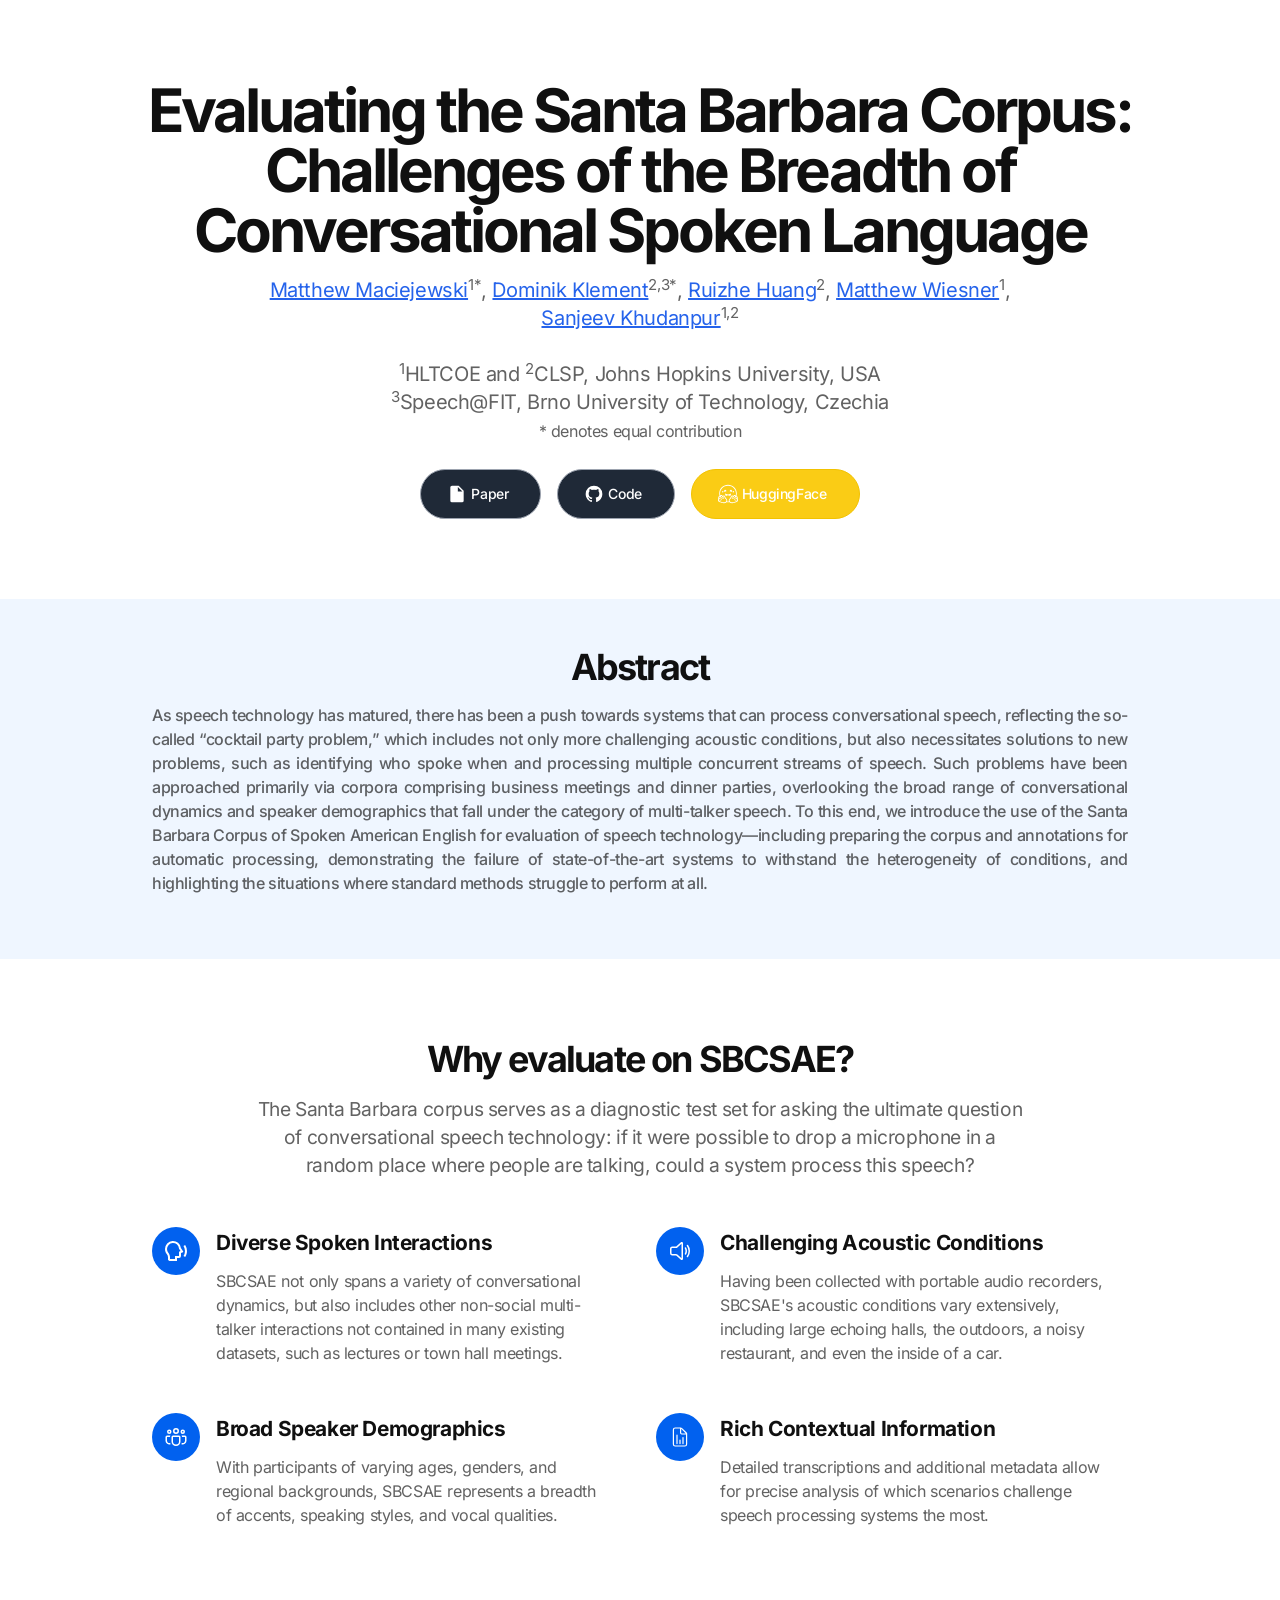
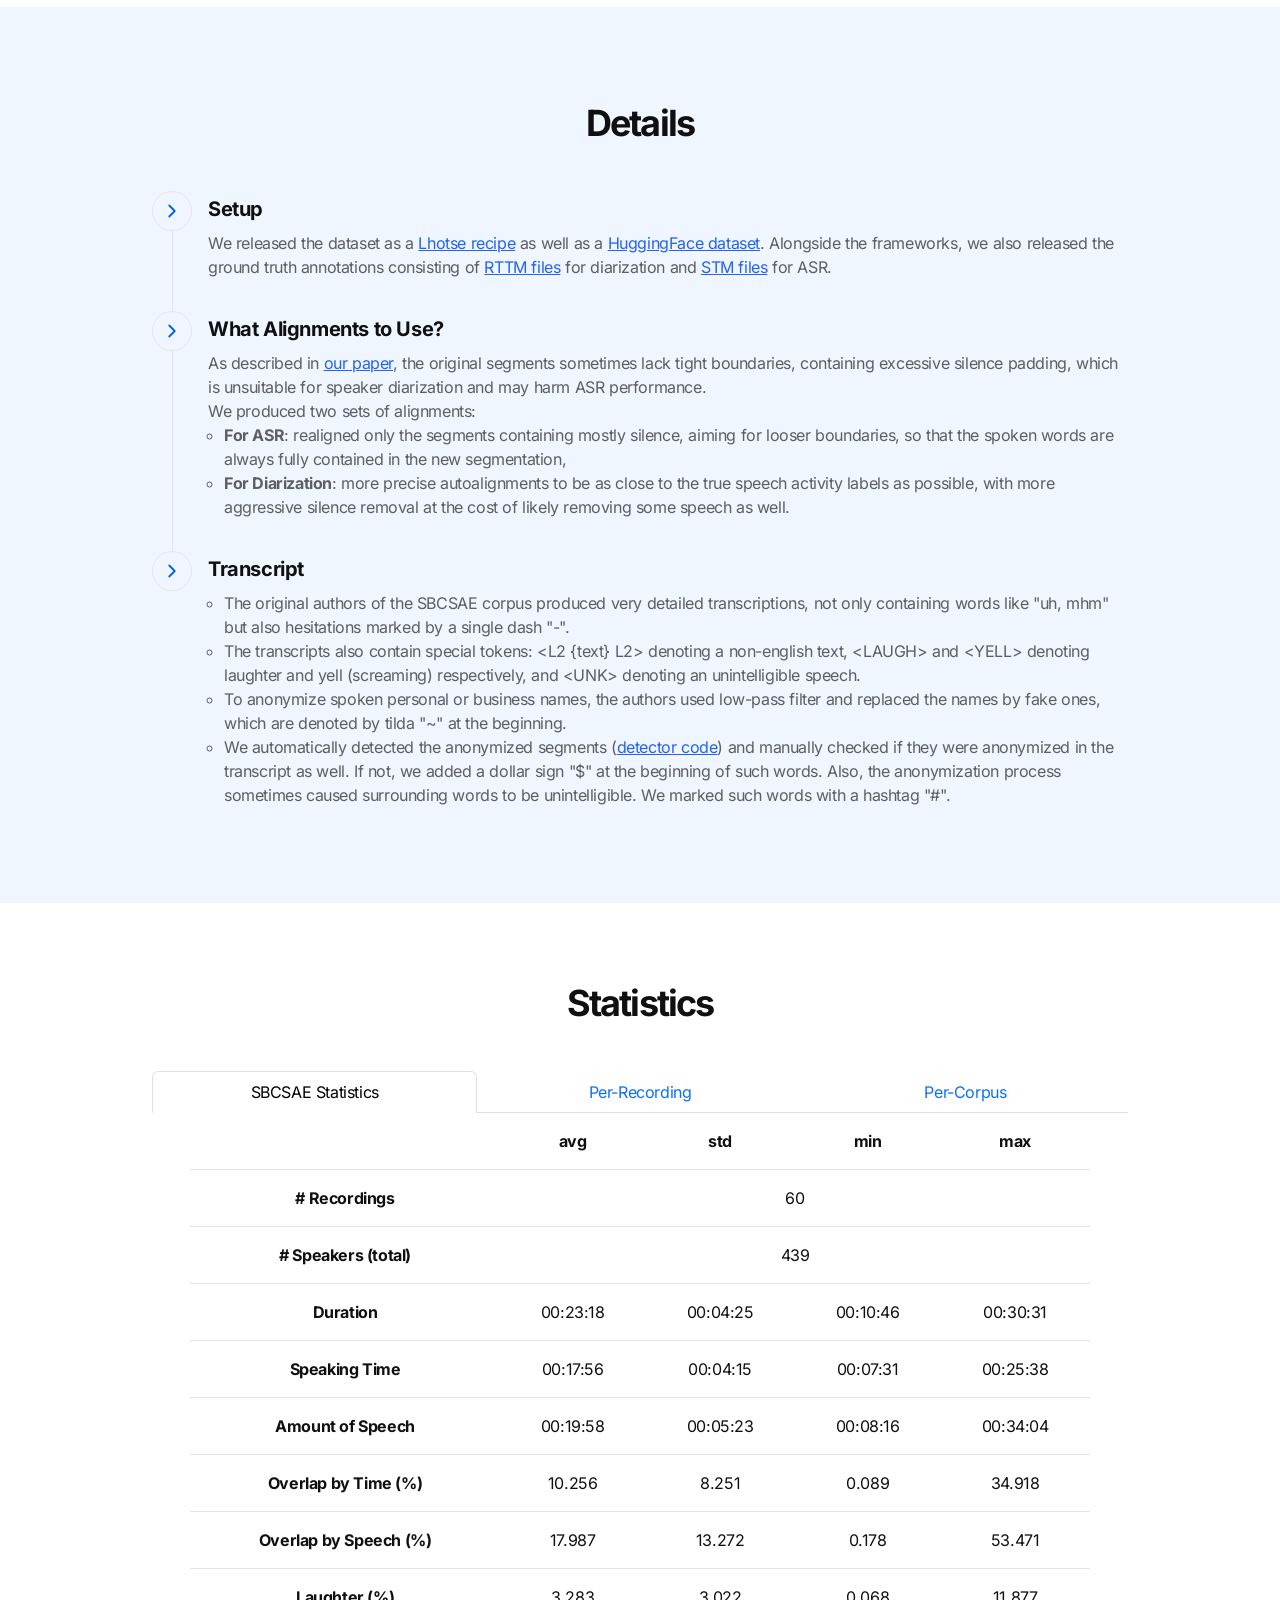
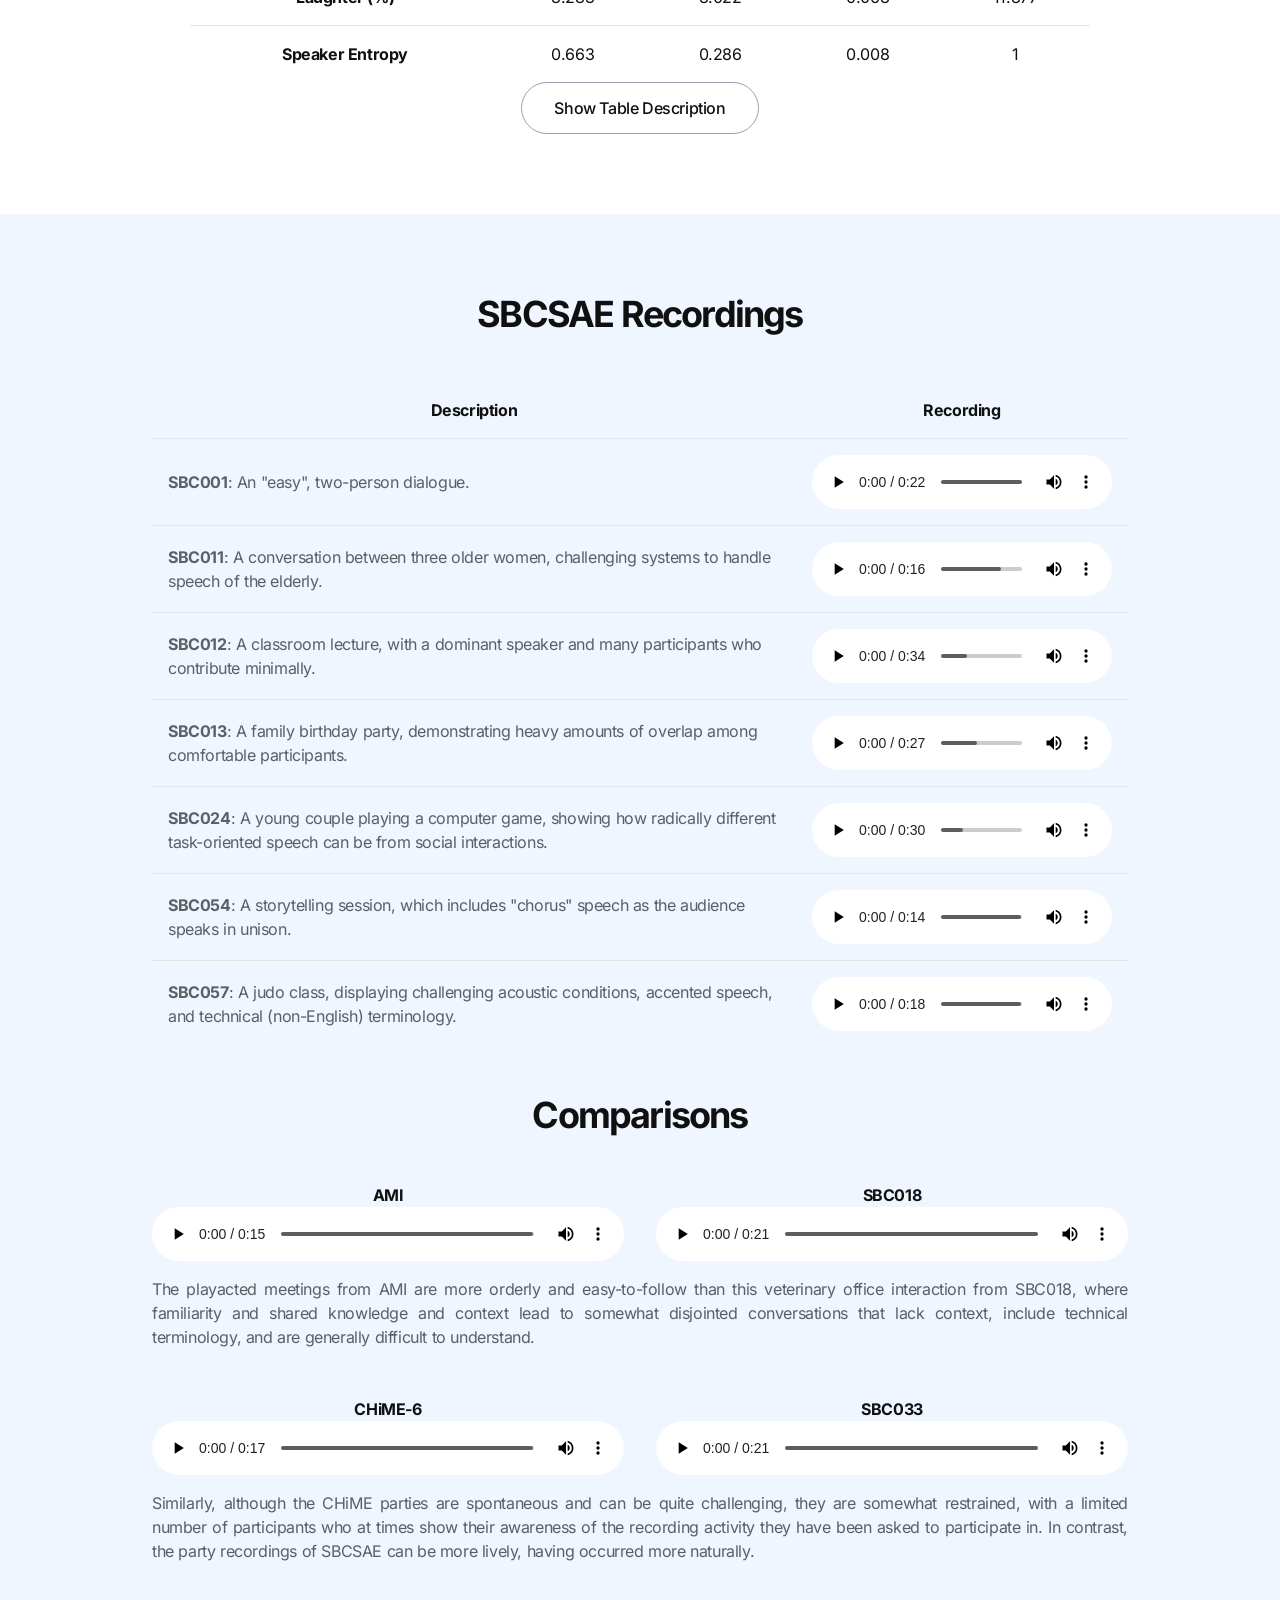
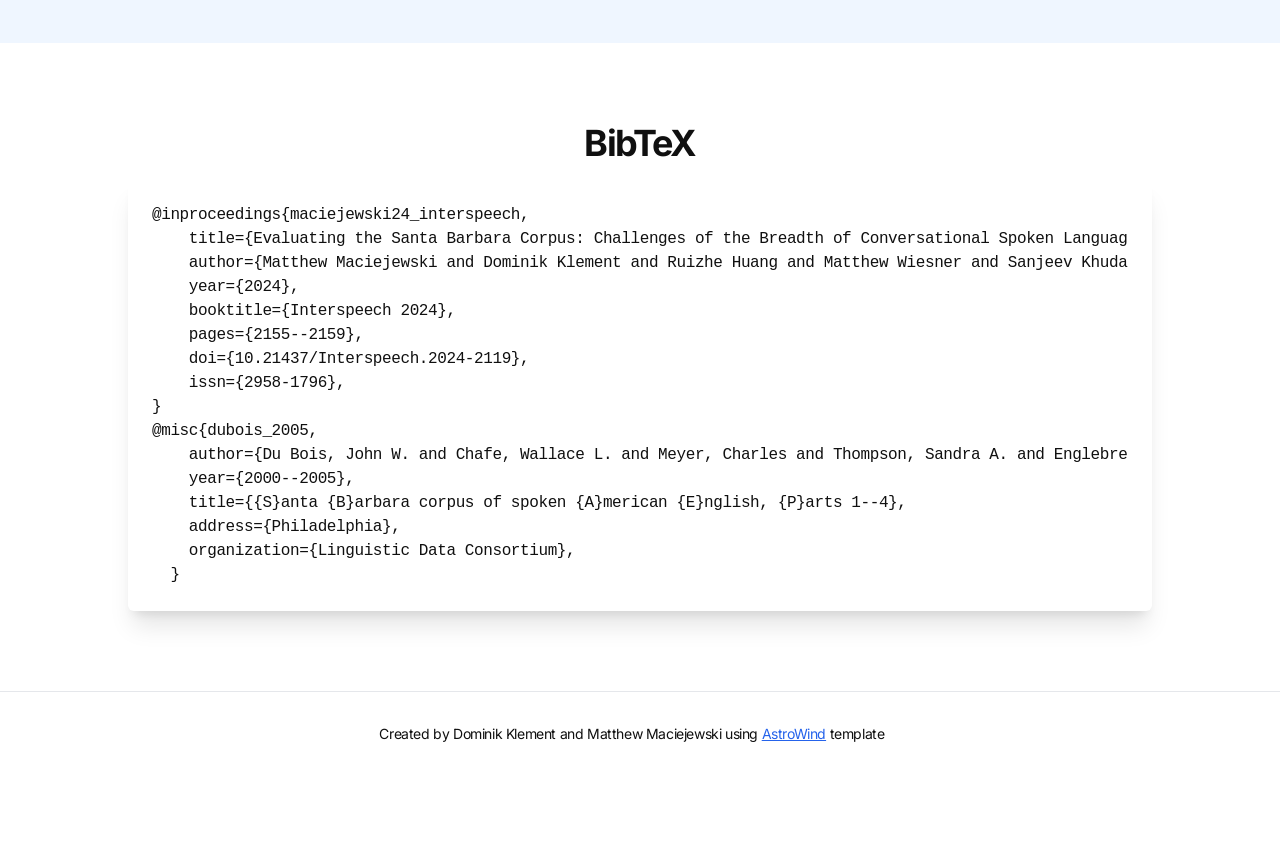
==== commit 944c9f8e: "Update index.html" ====
--- a/index.html
+++ b/index.html
@@ -1,4 +1,4 @@
-<!DOCTYPE html><html class="2xl:text-[20px]" dir="ltr" lang="en"><head><meta charset="UTF-8"><meta content="width=device-width,initial-scale=1" name="viewport"><link href="sitemap-index.xml" rel="sitemap"><link href="assets//favicon.CGiRCjPI.ico" rel="shortcut icon"><link href="assets//favicon.vp_fBu0c.svg" rel="icon" type="image/svg+xml"><link href="assets//favicon.vp_fBu0c.svg" rel="mask-icon" color="#8D46E7"><link href="assets//apple-touch-icon.DHIlG7dp.png" rel="apple-touch-icon" sizes="180x180"><style>:root{--aw-font-sans:'Inter Variable';--aw-font-serif:'Inter Variable';--aw-font-heading:'Inter Variable';--aw-color-primary:rgb(1 97 239);--aw-color-secondary:rgb(1 84 207);--aw-color-accent:rgb(109 40 217);--aw-color-text-heading:rgb(0 0 0);--aw-color-text-default:rgb(16 16 16);--aw-color-text-muted:rgb(16 16 16 / 66%);--aw-color-bg-page:rgb(255 255 255);--aw-color-bg-page-dark:rgb(3 6 32)}.dark{--aw-font-sans:'Inter Variable';--aw-font-serif:'Inter Variable';--aw-font-heading:'Inter Variable';--aw-color-primary:rgb(1 97 239);--aw-color-secondary:rgb(1 84 207);--aw-color-accent:rgb(109 40 217);--aw-color-text-heading:rgb(247, 248, 248);--aw-color-text-default:rgb(229 236 246);--aw-color-text-muted:rgb(229 236 246 / 66%);--aw-color-bg-page:rgb(3 6 32)}.border-1{border-width:1px}.font-size-1rem{font-size:1rem!important}table{width:100%;width:min(900px,100%-3rem);margin-inline:auto;border-collapse:collapse;border-spacing:2rem}caption,td,th{padding:1rem}td,th{border-bottom:1px solid #e5e5e5}td{font-weight:400;font-size:1rem}tr:last-child td{border-bottom:none!important}col:nth-child(2){background:#f4feff}caption,td,th{text-align:center}@media (max-width:650px){td{display:grid;gap:2.5rem;grid-template-columns:1fr 1fr;padding:2rem 2rem}th{display:none}}audio::-webkit-media-controls-panel,audio::-webkit-media-controls-play-button{background-color:#fff;color:#fff}:root,[data-bs-theme=light]{--bs-blue:#0d6efd;--bs-indigo:#6610f2;--bs-purple:#6f42c1;--bs-pink:#d63384;--bs-red:#dc3545;--bs-orange:#fd7e14;--bs-yellow:#ffc107;--bs-green:#198754;--bs-teal:#20c997;--bs-cyan:#0dcaf0;--bs-black:#000;--bs-white:#fff;--bs-gray:#6c757d;--bs-gray-dark:#343a40;--bs-gray-100:#f8f9fa;--bs-gray-200:#e9ecef;--bs-gray-300:#dee2e6;--bs-gray-400:#ced4da;--bs-gray-500:#adb5bd;--bs-gray-600:#6c757d;--bs-gray-700:#495057;--bs-gray-800:#343a40;--bs-gray-900:#212529;--bs-primary:#0d6efd;--bs-secondary:#6c757d;--bs-success:#198754;--bs-info:#0dcaf0;--bs-warning:#ffc107;--bs-danger:#dc3545;--bs-light:#f8f9fa;--bs-dark:#212529;--bs-primary-rgb:13,110,253;--bs-secondary-rgb:108,117,125;--bs-success-rgb:25,135,84;--bs-info-rgb:13,202,240;--bs-warning-rgb:255,193,7;--bs-danger-rgb:220,53,69;--bs-light-rgb:248,249,250;--bs-dark-rgb:33,37,41;--bs-primary-text-emphasis:#052c65;--bs-secondary-text-emphasis:#2b2f32;--bs-success-text-emphasis:#0a3622;--bs-info-text-emphasis:#055160;--bs-warning-text-emphasis:#664d03;--bs-danger-text-emphasis:#58151c;--bs-light-text-emphasis:#495057;--bs-dark-text-emphasis:#495057;--bs-primary-bg-subtle:#cfe2ff;--bs-secondary-bg-subtle:#e2e3e5;--bs-success-bg-subtle:#d1e7dd;--bs-info-bg-subtle:#cff4fc;--bs-warning-bg-subtle:#fff3cd;--bs-danger-bg-subtle:#f8d7da;--bs-light-bg-subtle:#fcfcfd;--bs-dark-bg-subtle:#ced4da;--bs-primary-border-subtle:#9ec5fe;--bs-secondary-border-subtle:#c4c8cb;--bs-success-border-subtle:#a3cfbb;--bs-info-border-subtle:#9eeaf9;--bs-warning-border-subtle:#ffe69c;--bs-danger-border-subtle:#f1aeb5;--bs-light-border-subtle:#e9ecef;--bs-dark-border-subtle:#adb5bd;--bs-white-rgb:255,255,255;--bs-black-rgb:0,0,0;--bs-font-sans-serif:system-ui,-apple-system,'Segoe UI',Roboto,'Helvetica Neue','Noto Sans','Liberation Sans',Arial,sans-serif,'Apple Color Emoji','Segoe UI Emoji','Segoe UI Symbol','Noto Color Emoji';--bs-font-monospace:SFMono-Regular,Menlo,Monaco,Consolas,'Liberation Mono','Courier New',monospace;--bs-gradient:linear-gradient(180deg, rgba(255, 255, 255, 0.15), rgba(255, 255, 255, 0));--bs-body-font-family:var(--bs-font-sans-serif);--bs-body-font-size:1rem;--bs-body-font-weight:400;--bs-body-line-height:1.5;--bs-body-color:#212529;--bs-body-color-rgb:33,37,41;--bs-body-bg:#fff;--bs-body-bg-rgb:255,255,255;--bs-emphasis-color:#000;--bs-emphasis-color-rgb:0,0,0;--bs-secondary-color:rgba(33, 37, 41, 0.75);--bs-secondary-color-rgb:33,37,41;--bs-secondary-bg:#e9ecef;--bs-secondary-bg-rgb:233,236,239;--bs-tertiary-color:rgba(33, 37, 41, 0.5);--bs-tertiary-color-rgb:33,37,41;--bs-tertiary-bg:#f8f9fa;--bs-tertiary-bg-rgb:248,249,250;--bs-heading-color:inherit;--bs-link-color:#0d6efd;--bs-link-color-rgb:13,110,253;--bs-link-decoration:underline;--bs-link-hover-color:#0a58ca;--bs-link-hover-color-rgb:10,88,202;--bs-code-color:#d63384;--bs-highlight-color:#212529;--bs-highlight-bg:#fff3cd;--bs-border-width:1px;--bs-border-style:solid;--bs-border-color:#dee2e6;--bs-border-color-translucent:rgba(0, 0, 0, 0.175);--bs-border-radius:0.375rem;--bs-border-radius-sm:0.25rem;--bs-border-radius-lg:0.5rem;--bs-border-radius-xl:1rem;--bs-border-radius-xxl:2rem;--bs-border-radius-2xl:var(--bs-border-radius-xxl);--bs-border-radius-pill:50rem;--bs-box-shadow:0 0.5rem 1rem rgba(0, 0, 0, 0.15);--bs-box-shadow-sm:0 0.125rem 0.25rem rgba(0, 0, 0, 0.075);--bs-box-shadow-lg:0 1rem 3rem rgba(0, 0, 0, 0.175);--bs-box-shadow-inset:inset 0 1px 2px rgba(0, 0, 0, 0.075);--bs-focus-ring-width:0.25rem;--bs-focus-ring-opacity:0.25;--bs-focus-ring-color:rgba(13, 110, 253, 0.25);--bs-form-valid-color:#198754;--bs-form-valid-border-color:#198754;--bs-form-invalid-color:#dc3545;--bs-form-invalid-border-color:#dc3545}[data-bs-theme=dark]{color-scheme:dark;--bs-body-color:#dee2e6;--bs-body-color-rgb:222,226,230;--bs-body-bg:#212529;--bs-body-bg-rgb:33,37,41;--bs-emphasis-color:#fff;--bs-emphasis-color-rgb:255,255,255;--bs-secondary-color:rgba(222, 226, 230, 0.75);--bs-secondary-color-rgb:222,226,230;--bs-secondary-bg:#343a40;--bs-secondary-bg-rgb:52,58,64;--bs-tertiary-color:rgba(222, 226, 230, 0.5);--bs-tertiary-color-rgb:222,226,230;--bs-tertiary-bg:#2b3035;--bs-tertiary-bg-rgb:43,48,53;--bs-primary-text-emphasis:#6ea8fe;--bs-secondary-text-emphasis:#a7acb1;--bs-success-text-emphasis:#75b798;--bs-info-text-emphasis:#6edff6;--bs-warning-text-emphasis:#ffda6a;--bs-danger-text-emphasis:#ea868f;--bs-light-text-emphasis:#f8f9fa;--bs-dark-text-emphasis:#dee2e6;--bs-primary-bg-subtle:#031633;--bs-secondary-bg-subtle:#161719;--bs-success-bg-subtle:#051b11;--bs-info-bg-subtle:#032830;--bs-warning-bg-subtle:#332701;--bs-danger-bg-subtle:#2c0b0e;--bs-light-bg-subtle:#343a40;--bs-dark-bg-subtle:#1a1d20;--bs-primary-border-subtle:#084298;--bs-secondary-border-subtle:#41464b;--bs-success-border-subtle:#0f5132;--bs-info-border-subtle:#087990;--bs-warning-border-subtle:#997404;--bs-danger-border-subtle:#842029;--bs-light-border-subtle:#495057;--bs-dark-border-subtle:#343a40;--bs-heading-color:inherit;--bs-link-color:#6ea8fe;--bs-link-hover-color:#8bb9fe;--bs-link-color-rgb:110,168,254;--bs-link-hover-color-rgb:139,185,254;--bs-code-color:#e685b5;--bs-highlight-color:#dee2e6;--bs-highlight-bg:#664d03;--bs-border-color:#495057;--bs-border-color-translucent:rgba(255, 255, 255, 0.15);--bs-form-valid-color:#75b798;--bs-form-valid-border-color:#75b798;--bs-form-invalid-color:#ea868f;--bs-form-invalid-border-color:#ea868f}.nav{--bs-nav-link-padding-x:1rem;--bs-nav-link-padding-y:0.5rem;--bs-nav-link-font-weight: ;--bs-nav-link-color:var(--bs-link-color);--bs-nav-link-hover-color:var(--bs-link-hover-color);--bs-nav-link-disabled-color:var(--bs-secondary-color);display:flex;flex-wrap:wrap;padding-left:0;margin-bottom:0;list-style:none}.nav-link{display:block;padding:var(--bs-nav-link-padding-y) var(--bs-nav-link-padding-x);font-size:var(--bs-nav-link-font-size);font-weight:var(--bs-nav-link-font-weight);color:var(--bs-nav-link-color);text-decoration:none;background:0 0;border:0;transition:color .15s ease-in-out,background-color .15s ease-in-out,border-color .15s ease-in-out}@media (prefers-reduced-motion:reduce){.nav-link{transition:none}}.nav-link:focus,.nav-link:hover{color:var(--bs-nav-link-hover-color)}.nav-link:focus-visible{outline:0;box-shadow:0 0 0 .25rem rgba(13,110,253,.25)}.nav-link.disabled,.nav-link:disabled{color:var(--bs-nav-link-disabled-color);pointer-events:none;cursor:default}.nav-tabs{--bs-nav-tabs-border-width:var(--bs-border-width);--bs-nav-tabs-border-color:var(--bs-border-color);--bs-nav-tabs-border-radius:var(--bs-border-radius);--bs-nav-tabs-link-hover-border-color:var(--bs-secondary-bg) var(--bs-secondary-bg) var(--bs-border-color);--bs-nav-tabs-link-active-color:var(--bs-emphasis-color);--bs-nav-tabs-link-active-bg:var(--bs-body-bg);--bs-nav-tabs-link-active-border-color:var(--bs-border-color) var(--bs-border-color) var(--bs-body-bg);border-bottom:var(--bs-nav-tabs-border-width) solid var(--bs-nav-tabs-border-color)}.nav-tabs .nav-link{margin-bottom:calc(-1 * var(--bs-nav-tabs-border-width));border:var(--bs-nav-tabs-border-width) solid transparent;border-top-left-radius:var(--bs-nav-tabs-border-radius);border-top-right-radius:var(--bs-nav-tabs-border-radius)}.nav-tabs .nav-link:focus,.nav-tabs .nav-link:hover{isolation:isolate;border-color:var(--bs-nav-tabs-link-hover-border-color)}.nav-tabs .nav-item.show .nav-link,.nav-tabs .nav-link.active{color:var(--bs-nav-tabs-link-active-color);background-color:var(--bs-nav-tabs-link-active-bg);border-color:var(--bs-nav-tabs-link-active-border-color)}.nav-tabs .dropdown-menu{margin-top:calc(-1 * var(--bs-nav-tabs-border-width));border-top-left-radius:0;border-top-right-radius:0}.tab-content>.tab-pane{display:none}.tab-content>.active{display:block}.fade{transition:opacity .15s linear}@media (prefers-reduced-motion:reduce){.fade{transition:none}}.fade:not(.show){opacity:0}.collapse{visibility:visible!important}.collapse:not(.show){display:none}.collapsing{height:0;overflow:hidden;transition:height .35s ease}@media (prefers-reduced-motion:reduce){.collapsing{transition:none}}.collapsing.collapse-horizontal{width:0;height:auto;transition:width .35s ease}@media (prefers-reduced-motion:reduce){.collapsing.collapse-horizontal{transition:none}}</style><script>!function(){const e="light:only";function t(e){"dark"===e?document.documentElement.classList.add("dark"):document.documentElement.classList.remove("dark");const t=document.querySelectorAll("[data-aw-toggle-color-scheme] > input");t&&t.length&&t.forEach((t=>{t.checked="dark"!==e}))}e&&e.endsWith(":only")||!localStorage.theme?t(e.replace(":only","")):"dark"===localStorage.theme||!("theme"in localStorage)&&window.matchMedia("(prefers-color-scheme: dark)").matches?t("dark"):t("light")}()</script><title>SBCSAE: Evaluating the Santa Barbara Corpus</title><meta content="Evaluating the Santa Barbara Corpus: Challenges of the Breadth of Conversational Spoken Language" name="description"><meta content="index,follow" name="robots"><link href="https://domklement.github.io" rel="canonical"><meta content="SBCSAE: Evaluating the Santa Barbara Corpus" property="og:title"><meta content="Evaluating the Santa Barbara Corpus: Challenges of the Breadth of Conversational Spoken Language" property="og:description"><meta content="https://domklement.github.io" property="og:url"><meta content="website" property="og:type"><meta content="https://domklement.github.io/sbcsae/assets//default.CczmzLWf_1yk8fz.webp" property="og:image"><meta content="en" property="og:locale"><meta content="SBCSAE: Evaluating the Santa Barbara Corpus" property="og:site_name"><meta content="summary_large_image" name="twitter:card"><meta content="@onwidget" name="twitter:site"><meta content="@onwidget" name="twitter:creator"><meta content="true" name="astro-view-transitions-enabled"><meta content="swap" name="astro-view-transitions-fallback"><script src="https://cdn.jsdelivr.net/npm/bootstrap@5.1.3/dist/js/bootstrap.bundle.min.js" crossorigin="anonymous" integrity="sha384-ka7Sk0Gln4gmtz2MlQnikT1wXgYsOg+OMhuP+IlRH9sENBO0LRn5q+8nbTov4+1p"></script><link href="assets//privacy.DiD6aKRY.css" rel="stylesheet"><script src="assets//hoisted.CDxccyyX.js" type="module"></script></head><body class="antialiased bg-page text-default tracking-tight"><main><section class="relative not-prose md:-mt-[76px]"><div class="absolute inset-0 pointer-events-none" aria-hidden="true"></div><div class="mx-auto relative px-4 max-w-7xl sm:px-6"><div class="pointer-events-none md:pt-[76px] pt-0"></div><div class="md:py-20 py-12"><div class="text-center max-w-5xl md:pb-16 mx-auto pb-0"><h1 class="font-bold font-heading leading-tighter tracking-tighter mb-4 dark:text-gray-200 md:text-6xl text-5xl">Evaluating the Santa Barbara Corpus: Challenges of the Breadth of Conversational Spoken Language</h1><div class="mx-auto max-w-3xl"><p class="text-muted text-xl dark:text-slate-300 mb-6"><a class="dark:text-muted text-blue-600 underline" href="https://www.mmaciejewski.com/" target="_blank">Matthew Maciejewski</a><sup>1*</sup>, <a class="dark:text-muted text-blue-600 underline" href="https://www.linkedin.com/in/dominik-klement/" target="_blank">Dominik Klement</a><sup>2,3*</sup>, <a class="dark:text-muted text-blue-600 underline" href="https://www.linkedin.com/in/ruizhe-huang-0929644a/" target="_blank">Ruizhe Huang</a><sup>2</sup>, <a class="dark:text-muted text-blue-600 underline" href="https://m-wiesner.github.io/" target="_blank">Matthew Wiesner</a><sup>1</sup>, <a class="dark:text-muted text-blue-600 underline" href="https://engineering.jhu.edu/faculty/sanjeev-khudanpur/" target="_blank">Sanjeev Khudanpur</a><sup>1,2</sup><br><br><sup>1</sup>HLTCOE and <sup>2</sup>CLSP, Johns Hopkins University, USA<br><sup>3</sup>Speech@FIT, Brno University of Technology, Czechia<br><small>* denotes equal contribution</small></p><div class="flex flex-col flex-nowrap gap-4 m-auto max-w-xs sm:flex-row sm:justify-center sm:max-w-md"><div class="flex sm:w-auto w-full"><a class="w-full sm:mb-0 btn-dark" href="https://www.isca-archive.org/interspeech_2024/maciejewski24_interspeech.html" target="_blank" rel="noopener noreferrer"><svg class="-ml-1.5 h-5 inline-block mr-1 rtl:-ml-1.5 rtl:mr-1 w-5" data-icon="mdi:paper" height="1em" viewBox="0 0 24 24" width="1em"><symbol id="ai:mdi:paper"><path d="M13 9V3.5L18.5 9M6 2c-1.11 0-2 .89-2 2v16a2 2 0 0 0 2 2h12a2 2 0 0 0 2-2V8l-6-6z" fill="currentColor"/></symbol><use xlink:href="#ai:mdi:paper"></use></svg>Paper</a></div><div class="flex sm:w-auto w-full"><a class="w-full sm:mb-0 btn-dark" href="https://github.com/mmaciej2/sbcsae_preparation" target="_blank" rel="noopener noreferrer"><svg class="-ml-1.5 h-5 inline-block mr-1 rtl:-ml-1.5 rtl:mr-1 w-5" data-icon="mdi:github" height="1em" viewBox="0 0 24 24" width="1em"><symbol id="ai:mdi:github"><path d="M12 2A10 10 0 0 0 2 12c0 4.42 2.87 8.17 6.84 9.5c.5.08.66-.23.66-.5v-1.69c-2.77.6-3.36-1.34-3.36-1.34c-.46-1.16-1.11-1.47-1.11-1.47c-.91-.62.07-.6.07-.6c1 .07 1.53 1.03 1.53 1.03c.87 1.52 2.34 1.07 2.91.83c.09-.65.35-1.09.63-1.34c-2.22-.25-4.55-1.11-4.55-4.92c0-1.11.38-2 1.03-2.71c-.1-.25-.45-1.29.1-2.64c0 0 .84-.27 2.75 1.02c.79-.22 1.65-.33 2.5-.33s1.71.11 2.5.33c1.91-1.29 2.75-1.02 2.75-1.02c.55 1.35.2 2.39.1 2.64c.65.71 1.03 1.6 1.03 2.71c0 3.82-2.34 4.66-4.57 4.91c.36.31.69.92.69 1.85V21c0 .27.16.59.67.5C19.14 20.16 22 16.42 22 12A10 10 0 0 0 12 2" fill="currentColor"/></symbol><use xlink:href="#ai:mdi:github"></use></svg>Code</a></div><div class="flex sm:w-auto w-full"><a class="w-full sm:mb-0 btn-yellow" href="https://huggingface.co/datasets/dklement/SBCSAE" target="_blank" rel="noopener noreferrer"><svg class="-ml-1.5 h-5 inline-block mr-1 rtl:-ml-1.5 rtl:mr-1 w-5" data-icon="simple-icons:huggingface" height="1em" viewBox="0 0 24 24" width="1em"><symbol id="ai:simple-icons:huggingface"><path d="M1.445 11.506c0 1.102.167 2.158.484 3.156c-.038-.003-.069-.006-.106-.006c-.42 0-.801.16-1.07.452c-.345.373-.498.833-.431 1.293a1.6 1.6 0 0 0 .214.597a1.43 1.43 0 0 0-.484.758c-.065.245-.131.754.215 1.28l-.063.105c-.208.392-.22.837-.037 1.25c.279.626.97 1.118 2.313 1.647c.835.329 1.599.54 1.605.543c1.105.284 2.104.427 2.97.427c1.417 0 2.475-.384 3.152-1.144c1.538.265 2.79.14 3.592.006c.677.755 1.733 1.139 3.147 1.139c.864 0 1.864-.143 2.969-.428c.006-.002.77-.214 1.605-.543c1.343-.53 2.034-1.021 2.313-1.647a1.4 1.4 0 0 0-.037-1.25l-.063-.105c.346-.525.28-1.035.215-1.28a1.43 1.43 0 0 0-.484-.758q.166-.27.215-.597c.066-.46-.087-.92-.432-1.293a1.43 1.43 0 0 0-1.07-.452l-.06.002a10.4 10.4 0 0 0 .485-3.152c0-5.807-4.736-10.514-10.579-10.514c-5.842 0-10.578 4.707-10.578 10.514m10.578-9.483c5.273 0 9.548 4.246 9.548 9.483a9.4 9.4 0 0 1-.27 2.236l-.011-.015a1.42 1.42 0 0 0-1.108-.506c-.352 0-.714.115-1.076.344c-.24.151-.506.422-.78.76c-.253-.35-.607-.584-1.013-.647a1.5 1.5 0 0 0-.235-.018c-.926 0-1.482.8-1.693 1.518c-.105.243-.607 1.348-1.361 2.098c-1.169 1.16-1.446 2.353-.84 3.638a9.3 9.3 0 0 1-2.365-.006c.59-1.212.363-2.439-.843-3.632c-.755-.75-1.256-1.855-1.361-2.098c-.21-.718-.767-1.518-1.694-1.518q-.117 0-.234.018c-.406.063-.76.297-1.014.646c-.273-.337-.539-.608-.779-.76c-.362-.228-.724-.343-1.076-.343c-.427 0-.81.17-1.082.478a9.4 9.4 0 0 1-.26-2.193c0-5.237 4.275-9.483 9.547-9.483m-3.379 4.98a1.36 1.36 0 0 0-.629 2.563c.351.186.489-.526.836-.648c.311-.11.841.399 1.008.086a1.36 1.36 0 0 0-.562-1.84a1.4 1.4 0 0 0-.653-.16m6.84 0a1.36 1.36 0 0 0-1.215 2c.168.314.698-.195 1.009-.085c.347.122.486.835.838.648a1.36 1.36 0 0 0 .562-1.84a1.37 1.37 0 0 0-1.193-.722M5.729 8.423a.877.877 0 0 0-.877.877c0 .484.393.877.877.877a.877.877 0 0 0 .877-.877a.877.877 0 0 0-.877-.877m12.644 0a.88.88 0 0 0-.88.877a.88.88 0 0 0 .88.877a.877.877 0 0 0 .876-.877a.877.877 0 0 0-.877-.877m-9.58 3.037c-.178-.003-.279.11-.279.416c0 .81.388 2.125 1.428 2.924c.207-.712 1.346-1.283 1.508-1.201c.232.116.22.441.608.726c.388-.285.374-.61.605-.726c.163-.082 1.301.489 1.508 1.201c1.04-.799 1.428-2.114 1.428-2.924c0-1.221-1.583.64-3.541.649c-1.469-.007-2.727-1.056-3.264-1.065m-4.48 3.018c.58.365 1.696 2.275 2.106 3.018a.66.66 0 0 0 .582.353c.418 0 .746-.414.039-.94c-1.064-.79-.692-2.084-.184-2.164a.4.4 0 0 1 .066-.004c.462 0 .666.79.666.79s.596 1.49 1.622 2.508c.942.935 1.062 1.703.496 2.666c-.016-.004-.016.023-.148.215a1.9 1.9 0 0 1-.72.615c-.505.227-1.139.27-1.783.27a11.8 11.8 0 0 1-2.697-.337c-.03-.007-3.65-.956-3.192-1.822c.077-.145.204-.203.364-.203c.646 0 1.823.955 2.328.955c.113 0 .196-.086.228-.203c.225-.805-3.278-1.052-2.984-2.164c.052-.197.193-.276.39-.276c.854 0 2.77 1.493 3.173 1.493q.046 0 .064-.028c.201-.322.11-.586-1.309-1.44c-1.418-.853-2.431-1.328-1.865-1.94c.065-.072.157-.102.27-.102c.86 0 2.894 1.84 2.894 1.84s.549.568.881.568a.2.2 0 0 0 .186-.105c.235-.395-2.186-2.219-2.323-2.971c-.092-.51.064-.768.356-.768c0 .008.17-.029.494.176m16.226.592c-.137.752-2.558 2.576-2.323 2.97c.044.074.11.106.186.106c.332 0 .88-.568.88-.568s2.034-1.84 2.896-1.84c.112 0 .204.03.269.101c.566.613-.447 1.088-1.865 1.942c-1.419.853-1.51 1.116-1.309 1.44q.018.027.064.027c.402 0 2.318-1.493 3.172-1.493c.198 0 .34.079.391.276c.294 1.112-3.21 1.36-2.984 2.164c.032.117.115.203.228.203c.505 0 1.682-.955 2.328-.955c.16 0 .287.058.364.203c.459.866-3.163 1.815-3.192 1.822c-.596.154-1.66.336-2.697.336c-.636 0-1.261-.04-1.764-.26a1.9 1.9 0 0 1-.739-.624c-.04-.069-.102-.148-.142-.205c-.573-.968-.455-1.738.49-2.676c1.026-1.019 1.621-2.508 1.621-2.508s.205-.79.666-.79a.4.4 0 0 1 .067.004c.508.08.88 1.374-.184 2.165c-.707.525-.38.94.04.94a.66.66 0 0 0 .581-.354c.41-.743 1.527-2.653 2.106-3.018c.559-.353.99-.182.85.592" fill="currentColor"/></symbol><use xlink:href="#ai:simple-icons:huggingface"></use></svg>HuggingFace</a></div></div></div></div><div></div></div></div></section><section class="not-prose bg-blue-50 dark:bg-slate-800"><div class="text-center mx-auto font-medium max-w-6xl md:pt-12 px-4 py-4 sm:px-6 text-md"><div class="text-center md:mx-auto mb-8 md:mb-12 max-w-5xl md:px-6 px-4"><h2 class="font-bold font-heading leading-tighter tracking-tighter text-heading md:text-4xl text-3xl">Abstract</h2><p style="font-size:1.2rem" class="text-muted text-justify font-size-1rem mt-4">As speech technology has matured, there has been a push towards systems that can process conversational speech, reflecting the so-called “cocktail party problem,” which includes not only more challenging acoustic conditions, but also necessitates solutions to new problems, such as identifying who spoke when and processing multiple concurrent streams of speech. Such problems have been approached primarily via corpora comprising business meetings and dinner parties, overlooking the broad range of conversational dynamics and speaker demographics that fall under the category of multi-talker speech. To this end, we introduce the use of the Santa Barbara Corpus of Spoken American English for evaluation of speech technology—including preparing the corpus and annotations for automatic processing, demonstrating the failure of state-of-the-art systems to withstand the heterogeneity of conditions, and highlighting the situations where standard methods struggle to perform at all.</p></div></div></section><section class="relative not-prose scroll-mt-[72px]" id="features"><div class="absolute inset-0 pointer-events-none -z-[1]" aria-hidden="true"><div class="absolute inset-0"></div></div><div class="mx-auto relative px-4 lg:py-20 md:px-6 md:py-16 py-12 text-default max-w-5xl"><div class="text-center md:mx-auto mb-8 md:mb-12 max-w-3xl"><h2 class="font-bold font-heading leading-tighter tracking-tighter text-heading md:text-4xl text-3xl">Why evaluate on SBCSAE?</h2><p style="font-size:1.2rem" class="text-muted mt-4 text-xl">The Santa Barbara corpus serves as a diagnostic test set for asking the ultimate question of conversational speech technology: if it were possible to drop a microphone in a random place where people are talking, could a system process this speech?</p></div><div class="mx-auto gap-8 grid md:gap-y-12 sm:grid-cols-2"><div><div class="flex flex-row max-w-md"><div class="flex justify-center"><svg class="mr-4 rtl:ml-4 rtl:mr-0 bg-primary h-10 md:h-12 md:p-3 md:w-12 p-2 rounded-full text-white w-10" data-icon="ri:speak-line" height="1em" viewBox="0 0 24 24" width="1em"><symbol id="ai:ri:speak-line"><path d="M16.934 8.965A8.002 8.002 0 0 0 1 10c0 1.892.657 3.631 1.756 5.001C3.564 16.01 4 17.125 4 18.306V22h9l.001-3H15a2 2 0 0 0 2-2v-2.929l1.96-.84c.342-.146.372-.494.224-.727zM3 10a6 6 0 0 1 11.95-.779l.057.442l1.543 2.425l-1.55.664V17h-3.998L11 20H6v-1.694c0-1.639-.591-3.192-1.685-4.556A5.97 5.97 0 0 1 3 10m18.154 8.102l-1.665-1.11A8.96 8.96 0 0 0 21 12a8.96 8.96 0 0 0-1.51-4.993l1.664-1.11A10.95 10.95 0 0 1 23 12c0 2.258-.68 4.356-1.846 6.102" fill="currentColor"/></symbol><use xlink:href="#ai:ri:speak-line"></use></svg></div><div class="mt-0.5"><h3 class="font-bold text-xl md:text-[1.3rem]">Diverse Spoken Interactions</h3><p class="text-muted mt-3">SBCSAE not only spans a variety of conversational dynamics, but also includes other non-social multi-talker interactions not contained in many existing datasets, such as lectures or town hall meetings.</p></div></div></div><div><div class="flex flex-row max-w-md"><div class="flex justify-center"><svg class="mr-4 rtl:ml-4 rtl:mr-0 bg-primary h-10 md:h-12 md:p-3 md:w-12 p-2 rounded-full text-white w-10" data-icon="fluent:speaker-2-24-regular" height="1em" viewBox="0 0 24 24" width="1em"><symbol id="ai:fluent:speaker-2-24-regular"><path d="M15 4.25c0-1.08-1.274-1.651-2.08-.935L8.427 7.31a.75.75 0 0 1-.498.19H4.25A2.25 2.25 0 0 0 2 9.748v4.497a2.25 2.25 0 0 0 2.25 2.25h3.68a.75.75 0 0 1 .498.19l4.491 3.993c.806.717 2.081.145 2.081-.934zM9.425 8.43L13.5 4.806v14.382l-4.075-3.623a2.25 2.25 0 0 0-1.495-.569H4.25a.75.75 0 0 1-.75-.75V9.748a.75.75 0 0 1 .75-.75h3.68a2.25 2.25 0 0 0 1.495-.568m9.567-2.533a.75.75 0 0 1 1.049.156A9.96 9.96 0 0 1 22 12a9.96 9.96 0 0 1-1.96 5.947a.75.75 0 1 1-1.205-.893A8.46 8.46 0 0 0 20.5 12a8.46 8.46 0 0 0-1.665-5.053a.75.75 0 0 1 .157-1.05m-1.849 2.472a.75.75 0 0 1 1.017.302c.536.991.84 2.125.84 3.329a7 7 0 0 1-.84 3.328a.75.75 0 0 1-1.32-.714c.42-.777.66-1.667.66-2.615a5.5 5.5 0 0 0-.66-2.614a.75.75 0 0 1 .303-1.016" fill="currentColor"/></symbol><use xlink:href="#ai:fluent:speaker-2-24-regular"></use></svg></div><div class="mt-0.5"><h3 class="font-bold text-xl md:text-[1.3rem]">Challenging Acoustic Conditions</h3><p class="text-muted mt-3">Having been collected with portable audio recorders, SBCSAE's acoustic conditions vary extensively, including large echoing halls, the outdoors, a noisy restaurant, and even the inside of a car.</p></div></div></div><div><div class="flex flex-row max-w-md"><div class="flex justify-center"><svg class="mr-4 rtl:ml-4 rtl:mr-0 bg-primary h-10 md:h-12 md:p-3 md:w-12 p-2 rounded-full text-white w-10" data-icon="fluent:people-team-16-regular" height="1em" viewBox="0 0 16 16" width="1em"><symbol id="ai:fluent:people-team-16-regular"><path d="M6.002 4a1.998 1.998 0 1 1 3.996 0a1.998 1.998 0 0 1-3.996 0M8 3.002a.998.998 0 1 0 0 1.996a.998.998 0 0 0 0-1.996M11 4.5a1.5 1.5 0 1 1 3 0a1.5 1.5 0 0 1-3 0m1.5-.5a.5.5 0 1 0 0 1a.5.5 0 0 0 0-1m-9-1a1.5 1.5 0 1 0 0 3a1.5 1.5 0 0 0 0-3M3 4.5a.5.5 0 1 1 1 0a.5.5 0 0 1-1 0M4.268 7A2 2 0 0 0 4 8H2v2.5a1.5 1.5 0 0 0 2.096 1.377c.074.331.19.647.34.942A2.5 2.5 0 0 1 1 10.5V8a1 1 0 0 1 1-1zm7.296 5.819A2.5 2.5 0 0 0 15 10.5V8a1 1 0 0 0-1-1h-2.268c.17.294.268.635.268 1h2v2.5a1.5 1.5 0 0 1-2.096 1.377q-.114.498-.34.942M6 6.999a1 1 0 0 0-1 1V11a3 3 0 0 0 6 0V8a1 1 0 0 0-1-1zm0 1h4V11a2 2 0 0 1-4 0z" fill="currentColor"/></symbol><use xlink:href="#ai:fluent:people-team-16-regular"></use></svg></div><div class="mt-0.5"><h3 class="font-bold text-xl md:text-[1.3rem]">Broad Speaker Demographics</h3><p class="text-muted mt-3">With participants of varying ages, genders, and regional backgrounds, SBCSAE represents a breadth of accents, speaking styles, and vocal qualities.</p></div></div></div><div><div class="flex flex-row max-w-md"><div class="flex justify-center"><svg class="mr-4 rtl:ml-4 rtl:mr-0 bg-primary h-10 md:h-12 md:p-3 md:w-12 p-2 rounded-full text-white w-10" data-icon="fluent:document-data-20-regular" height="1em" viewBox="0 0 20 20" width="1em"><symbol id="ai:fluent:document-data-20-regular"><path d="M8 8.5a.5.5 0 0 0-1 0v7a.5.5 0 0 0 1 0zm2 3.5a.5.5 0 0 1 .5.5v3a.5.5 0 0 1-1 0v-3a.5.5 0 0 1 .5-.5m3-1.5a.5.5 0 0 0-1 0v5a.5.5 0 0 0 1 0zM4 4a2 2 0 0 1 2-2h4.586a1.5 1.5 0 0 1 1.06.44l3.915 3.914A1.5 1.5 0 0 1 16 7.414V16a2 2 0 0 1-2 2H6a2 2 0 0 1-2-2zm2-1a1 1 0 0 0-1 1v12a1 1 0 0 0 1 1h8a1 1 0 0 0 1-1V8h-3.5A1.5 1.5 0 0 1 10 6.5V3zm5.5 4h3.293L11 3.207V6.5a.5.5 0 0 0 .5.5" fill="currentColor"/></symbol><use xlink:href="#ai:fluent:document-data-20-regular"></use></svg></div><div class="mt-0.5"><h3 class="font-bold text-xl md:text-[1.3rem]">Rich Contextual Information</h3><p class="text-muted mt-3">Detailed transcriptions and additional metadata allow for precise analysis of which scenarios challenge speech processing systems the most.</p></div></div></div></div></div></section><section class="relative not-prose scroll-mt-[72px]"><div class="absolute inset-0 pointer-events-none -z-[1]" aria-hidden="true"><div class="absolute inset-0 bg-blue-50 dark:bg-transparent"></div></div><div class="mx-auto relative px-4 lg:py-20 md:px-6 md:py-16 py-12 text-default max-w-5xl"><div class="flex flex-col gap-8 md:gap-12"><div class="w-full md:py-4 md:self-center"><div class="text-center md:mx-auto mb-8 md:mb-12 max-w-3xl"><h2 class="font-bold font-heading leading-tighter tracking-tighter text-heading text-3xl lg:text-4xl">Details</h2></div><div class=""><div class="flex"><div class="flex items-center flex-col mr-4 rtl:ml-4 rtl:mr-0"><div><div class="flex justify-center items-center"><svg class="h-10 p-2 rounded-full w-10 border-1 dark:border-blue-700 dark:text-slate-200 text-primary" data-icon="tabler:chevron-right" height="1em" viewBox="0 0 24 24" width="1em"><symbol id="ai:tabler:chevron-right"><path d="m9 6l6 6l-6 6" fill="none" stroke="currentColor" stroke-linecap="round" stroke-linejoin="round" stroke-width="2"/></symbol><use xlink:href="#ai:tabler:chevron-right"></use></svg></div></div><div class="bg-black/10 dark:bg-slate-400/50 h-full w-px" style="background-color:#e5e7eb!important"></div></div><div class="pt-1 pb-8"><p class="font-bold text-xl">Setup</p><p class="text-muted mt-2">We released the dataset as a <a class="dark:text-muted text-blue-600 underline" href="https://github.com/lhotse-speech/lhotse/tree/master/lhotse/recipes/sbcsae.py" target="_blank">Lhotse recipe</a> as well as a <a class="dark:text-muted text-blue-600 underline" href="https://huggingface.co/datasets/dklement/SBCSAE" target="_blank">HuggingFace dataset</a>. Alongside the frameworks, we also released the ground truth annotations consisting of <a class="dark:text-muted text-blue-600 underline" href="https://github.com/mmaciej2/sbcsae_preparation/tree/main/Diarization" target="_blank">RTTM files</a> for diarization and <a class="dark:text-muted text-blue-600 underline" href="https://github.com/mmaciej2/sbcsae_preparation/tree/main/ASR" target="_blank">STM files</a> for ASR.</p></div></div><div class="flex"><div class="flex items-center flex-col mr-4 rtl:ml-4 rtl:mr-0"><div><div class="flex justify-center items-center"><svg class="h-10 p-2 rounded-full w-10 border-1 dark:border-blue-700 dark:text-slate-200 text-primary" data-icon="tabler:chevron-right" height="1em" viewBox="0 0 24 24" width="1em"><use xlink:href="#ai:tabler:chevron-right"></use></svg></div></div><div class="bg-black/10 dark:bg-slate-400/50 h-full w-px" style="background-color:#e5e7eb!important"></div></div><div class="pt-1 pb-8"><p class="font-bold text-xl">What Alignments to Use?</p><p class="text-muted mt-2">As described in <a class="dark:text-muted text-blue-600 underline" href="https://www.isca-archive.org/interspeech_2024/maciejewski24_interspeech.html" target="_blank">our paper</a>, the original segments sometimes lack tight boundaries, containing excessive silence padding, which is unsuitable for speaker diarization and may harm ASR performance.<br>We produced two sets of alignments:</p><ul class="text-muted" style="list-style:circle;margin-left:1rem"><li><b>For ASR</b>: realigned only the segments containing mostly silence, aiming for looser boundaries, so that the spoken words are always fully contained in the new segmentation,</li><li><b>For Diarization</b>: more precise autoalignments to be as close to the true speech activity labels as possible, with more aggressive silence removal at the cost of likely removing some speech as well.</li></ul><p></p></div></div><div class="flex"><div class="flex items-center flex-col mr-4 rtl:ml-4 rtl:mr-0"><div><div class="flex justify-center items-center"><svg class="h-10 p-2 rounded-full w-10 border-1 dark:border-blue-700 dark:text-slate-200 text-primary" data-icon="tabler:chevron-right" height="1em" viewBox="0 0 24 24" width="1em"><use xlink:href="#ai:tabler:chevron-right"></use></svg></div></div></div><div class="pt-1"><p class="font-bold text-xl">Transcript</p><p class="text-muted mt-2"></p><ul class="text-muted" style="list-style:circle;margin-left:1rem"><li>The original authors of the SBCSAE corpus produced very detailed transcriptions, not only containing words like "uh, mhm" but also hesitations marked by a single dash "-".</li><li>The transcripts also contain special tokens: &lt;L2 {text} L2&gt; denoting a non-english text, &lt;LAUGH&gt; and &lt;YELL&gt; denoting laughter and yell (screaming) respectively, and &lt;UNK&gt; denoting an unintelligible speech.</li><li>To anonymize spoken personal or business names, the authors used low-pass filter and replaced the names by fake ones, which are denoted by tilda "~" at the beginning.</li><li>We automatically detected the anonymized segments (<a class="dark:text-muted text-blue-600 underline" href="https://github.com/mmaciej2/sbcsae_anon_detection" target="_blank">detector code</a>) and manually checked if they were anonymized in the transcript as well. If not, we added a dollar sign "$" at the beginning of such words. Also, the anonymization process sometimes caused surrounding words to be unintelligible. We marked such words with a hashtag "#".</li></ul><p></p></div></div></div></div></div></div></section><section class="relative not-prose scroll-mt-[72px]"><div class="absolute inset-0 pointer-events-none -z-[1]" aria-hidden="true"><div class="absolute inset-0"></div></div><div class="mx-auto relative px-4 lg:py-20 md:px-6 md:py-16 py-12 text-default max-w-5xl"><div class="text-center md:mx-auto mb-8 md:mb-12 max-w-3xl"><h2 class="font-bold font-heading leading-tighter tracking-tighter text-heading md:text-4xl text-3xl">Statistics</h2></div><nav><div class="nav nav-tabs" id="nav-tab" role="tablist"><button aria-controls="nav-sbcsae" aria-selected="true" class="nav-link active" data-bs-target="#nav-sbcsae" data-bs-toggle="tab" id="nav-home-tab" role="tab" style="width:33.33333%" type="button">SBCSAE Statistics</button> <button aria-controls="nav-per-rec" aria-selected="false" class="nav-link" data-bs-target="#nav-per-rec" data-bs-toggle="tab" id="nav-profile-tab" role="tab" style="width:33.33333%" type="button">Per-Recording</button> <button aria-controls="nav-corpus" aria-selected="false" class="nav-link" data-bs-target="#nav-corpus" data-bs-toggle="tab" id="nav-home-tab" role="tab" style="width:33.33333%" type="button">Per-Corpus</button></div></nav><div class="tab-content"><div class="fade tab-pane show active" id="nav-sbcsae" role="tabpanel" aria-labelledby="nav-home-tab"><table class="text-center" style="max-width:900px"><thead><tr><th></th><th>avg</th><th>std</th><th>min</th><th>max</th></tr></thead><tbody><tr><td><b># Recordings</b></td><td colspan="4">60</td></tr><tr><td><b># Speakers (total)</b></td><td colspan="4">439</td></tr><tr><td><b>Duration</b></td><td>00:23:18</td><td>00:04:25</td><td>00:10:46</td><td>00:30:31</td></tr><tr><td><b>Speaking Time</b></td><td>00:17:56</td><td>00:04:15</td><td>00:07:31</td><td>00:25:38</td></tr><tr><td><b>Amount of Speech</b></td><td>00:19:58</td><td>00:05:23</td><td>00:08:16</td><td>00:34:04</td></tr><tr><td><b>Overlap by Time (%)</b></td><td>10.256</td><td>8.251</td><td>0.089</td><td>34.918</td></tr><tr><td><b>Overlap by Speech (%)</b></td><td>17.987</td><td>13.272</td><td>0.178</td><td>53.471</td></tr><tr><td><b>Laughter (%)</b></td><td>3.283</td><td>3.022</td><td>0.068</td><td>11.877</td></tr><tr><td><b>Speaker Entropy</b></td><td>0.663</td><td>0.286</td><td>0.008</td><td>1</td></tr></tbody></table></div><div class="fade tab-pane show" id="nav-corpus" role="tabpanel" aria-labelledby="nav-home-tab"><table class="text-center"><thead><tr><th></th><th><b>SBCSAE</b></th><th><b>AliMeeting</b></th><th><b>AMI</b></th><th><b>CHiME-6</b></th><th><b>DIHARD3</b></th><th><b>DiPCo</b></th></tr></thead><tbody><tr><td><b># Recordings</b></td><td>60</td><td>237</td><td>169</td><td>20</td><td>513</td><td>10</td></tr><tr><td><b># Speakers</b></td><td>439</td><td>537</td><td>189</td><td>48</td><td>581</td><td>32</td></tr><tr><td><b>Duration</b></td><td><p style="white-space:nowrap">23:18 &plusmn; 04:25</p></td><td><p style="white-space:nowrap">31:59 &plusmn; 03:09</p></td><td><p style="white-space:nowrap">35:11 &plusmn; 13:32</p></td><td><p style="white-space:nowrap">150:31 &plusmn; 11:26</p></td><td><p style="white-space:nowrap">07:51 &plusmn; 02:52</p></td><td><p style="white-space:nowrap">32:00 &plusmn; 12:12</p></td></tr><tr><td><b>Speaking Time</b></td><td><p style="white-space:nowrap">17:56 &plusmn; 04:15</p></td><td><p style="white-space:nowrap">29:40 &plusmn; 03:18</p></td><td><p style="white-space:nowrap">28:39 &plusmn; 12:36</p></td><td><p style="white-space:nowrap">116:56 &plusmn; 16:18</p></td><td><p style="white-space:nowrap">06:14 &plusmn; 02:51</p></td><td><p style="white-space:nowrap">29:14 &plusmn; 11:00</p></td></tr><tr><td><b>Amount of Speech</b></td><td><p style="white-space:nowrap">19:58 &plusmn; 05:23</p></td><td><p style="white-space:nowrap">39:58 &plusmn; 09:44</p></td><td><p style="white-space:nowrap">32:56 &plusmn; 15:00</p></td><td><p style="white-space:nowrap">168:59 &plusmn; 37:56</p></td><td><p style="white-space:nowrap">06:57 &plusmn; 03:28</p></td><td><p style="white-space:nowrap">39:03 &plusmn; 16:10</p></td></tr><tr><td><b>Overlap by Time (%)</b></td><td><p style="white-space:nowrap">10.256 &plusmn; 8.251</p></td><td><p style="white-space:nowrap">27.247 &plusmn; 18.37</p></td><td><p style="white-space:nowrap">12.858 &plusmn; 6.076</p></td><td><p style="white-space:nowrap">33.189 &plusmn; 10.477</p></td><td><p style="white-space:nowrap">9.401 &plusmn; 10.82</p></td><td><p style="white-space:nowrap">26.94 &plusmn; 7.543</p></td></tr><tr><td><b>Overlap by Speech (%)</b></td><td><p style="white-space:nowrap">17.987 &plusmn; 13.272</p></td><td><p style="white-space:nowrap">41.201 &plusmn; 24.191</p></td><td><p style="white-space:nowrap">23.103 &plusmn; 9.683</p></td><td><p style="white-space:nowrap">51.696 &plusmn; 13.317</p></td><td><p style="white-space:nowrap">16.108 &plusmn; 16.17</p></td><td><p style="white-space:nowrap">43.871 &plusmn; 10.709</p></td></tr><tr><td><b>Speaker Entropy</b></td><td><p>0.663 &plusmn; 0.286</p></td><td><p>0.968 &plusmn; 0.029</p></td><td><p>0.917 &plusmn; 0.08</p></td><td><p>0.985 &plusmn; 0.014</p></td><td><p>0.802 &plusmn; 0.262</p></td><td><p>0.952 &plusmn; 0.034</p></td></tr></tbody></table></div><div class="fade tab-pane" id="nav-per-rec" role="tabpanel" aria-labelledby="nav-profile-tab"><table class="text-center"><thead><th>Recording ID</th><th># Speakers</th><th>Duration</th><th>Speaking Time</th><th>Amount of Speech</th><th>Overlap by Time (%)</th><th>Overlap by Speech (%)</th><th>Laughter (%)</th><th>Speaker Entropy</th></thead><tbody><tr><td><b>SBC001</b></td><td>3</td><td>00:25:16</td><td>00:20:13</td><td>00:20:54</td><td>3.392</td><td>6.562</td><td>0.38</td><td>0.561</td></tr><tr><td><b>SBC002</b></td><td>4</td><td>00:23:57</td><td>00:19:30</td><td>00:22:43</td><td>15.392</td><td>27.355</td><td>7.725</td><td>0.916</td></tr><tr><td><b>SBC003</b></td><td>3</td><td>00:26:07</td><td>00:20:50</td><td>00:23:18</td><td>11.482</td><td>20.86</td><td>3.153</td><td>0.966</td></tr><tr><td><b>SBC004</b></td><td>7</td><td>00:19:22</td><td>00:17:01</td><td>00:19:59</td><td>16.886</td><td>29.234</td><td>6.205</td><td>0.583</td></tr><tr><td><b>SBC005</b></td><td>2</td><td>00:20:28</td><td>00:14:35</td><td>00:15:53</td><td>8.942</td><td>16.418</td><td>7.09</td><td>0.95</td></tr><tr><td><b>SBC006</b></td><td>3</td><td>00:27:16</td><td>00:23:15</td><td>00:25:15</td><td>8.466</td><td>15.699</td><td>7.697</td><td>0.421</td></tr><tr><td><b>SBC007</b></td><td>2</td><td>00:23:05</td><td>00:14:09</td><td>00:14:21</td><td>1.4</td><td>2.762</td><td>0.759</td><td>0.998</td></tr><tr><td><b>SBC008</b></td><td>5</td><td>00:25:25</td><td>00:20:31</td><td>00:22:15</td><td>8.21</td><td>15.324</td><td>1.394</td><td>0.532</td></tr><tr><td><b>SBC009</b></td><td>2</td><td>00:25:00</td><td>00:12:07</td><td>00:12:50</td><td>6.037</td><td>11.387</td><td>8.294</td><td>1</td></tr><tr><td><b>SBC010</b></td><td>2</td><td>00:15:41</td><td>00:14:01</td><td>00:16:30</td><td>16.931</td><td>29.438</td><td>0.403</td><td>0.88</td></tr><tr><td><b>SBC011</b></td><td>4</td><td>00:20:31</td><td>00:15:47</td><td>00:17:14</td><td>8.768</td><td>16.39</td><td>7.532</td><td>0.744</td></tr><tr><td><b>SBC012</b></td><td>12</td><td>00:25:41</td><td>00:19:41</td><td>00:20:11</td><td>2.492</td><td>4.875</td><td>0.32</td><td>0.552</td></tr><tr><td><b>SBC013</b></td><td>6</td><td>00:27:25</td><td>00:24:37</td><td>00:34:04</td><td>31.241</td><td>50.329</td><td>10.743</td><td>0.854</td></tr><tr><td><b>SBC014</b></td><td>5</td><td>00:28:17</td><td>00:23:51</td><td>00:25:01</td><td>4.686</td><td>9.106</td><td>0.662</td><td>0.672</td></tr><tr><td><b>SBC015</b></td><td>3</td><td>00:26:07</td><td>00:22:47</td><td>00:28:27</td><td>22.894</td><td>38.25</td><td>2.639</td><td>0.896</td></tr><tr><td><b>SBC016</b></td><td>4</td><td>00:22:12</td><td>00:19:12</td><td>00:23:01</td><td>19.213</td><td>32.606</td><td>0.622</td><td>0.503</td></tr><tr><td><b>SBC017</b></td><td>2</td><td>00:20:18</td><td>00:17:20</td><td>00:18:58</td><td>9.373</td><td>17.167</td><td>1.506</td><td>0.943</td></tr><tr><td><b>SBC018</b></td><td>5</td><td>00:11:52</td><td>00:07:32</td><td>00:08:16</td><td>9.808</td><td>17.97</td><td>0.537</td><td>0.795</td></tr><tr><td><b>SBC019</b></td><td>6</td><td>00:21:50</td><td>00:17:14</td><td>00:20:45</td><td>18.622</td><td>32.423</td><td>5.884</td><td>0.816</td></tr><tr><td><b>SBC020</b></td><td>4</td><td>00:25:12</td><td>00:21:02</td><td>00:21:08</td><td>0.414</td><td>0.825</td><td>0.431</td><td>0.035</td></tr><tr><td><b>SBC021</b></td><td>113</td><td>00:28:07</td><td>00:20:37</td><td>00:21:14</td><td>2.834</td><td>5.652</td><td>1.419</td><td>0.113</td></tr><tr><td><b>SBC022</b></td><td>3</td><td>00:13:55</td><td>00:08:57</td><td>00:09:25</td><td>5.038</td><td>9.627</td><td>1.804</td><td>0.623</td></tr><tr><td><b>SBC023</b></td><td>16</td><td>00:24:23</td><td>00:22:40</td><td>00:29:03</td><td>24.362</td><td>40.98</td><td>2.957</td><td>0.824</td></tr><tr><td><b>SBC024</b></td><td>2</td><td>00:26:31</td><td>00:11:04</td><td>00:11:59</td><td>8.343</td><td>15.422</td><td>3.946</td><td>0.941</td></tr><tr><td><b>SBC025</b></td><td>2</td><td>00:22:15</td><td>00:18:13</td><td>00:18:15</td><td>0.207</td><td>0.414</td><td>0.068</td><td>0.008</td></tr><tr><td><b>SBC026</b></td><td>11</td><td>00:26:44</td><td>00:21:13</td><td>00:21:39</td><td>2.057</td><td>4.044</td><td>0.131</td><td>0.683</td></tr><tr><td><b>SBC027</b></td><td>37</td><td>00:16:41</td><td>00:13:50</td><td>00:14:09</td><td>2.263</td><td>4.45</td><td>2.458</td><td>0.112</td></tr><tr><td><b>SBC028</b></td><td>4</td><td>00:25:17</td><td>00:21:40</td><td>00:23:59</td><td>10.613</td><td>19.262</td><td>9.888</td><td>0.52</td></tr><tr><td><b>SBC029</b></td><td>2</td><td>00:27:00</td><td>00:18:46</td><td>00:20:32</td><td>9.36</td><td>17.118</td><td>0.957</td><td>1</td></tr><tr><td><b>SBC030</b></td><td>3</td><td>00:25:59</td><td>00:16:40</td><td>00:16:45</td><td>0.522</td><td>1.039</td><td>0.849</td><td>0.045</td></tr><tr><td><b>SBC031</b></td><td>4</td><td>00:24:39</td><td>00:19:34</td><td>00:23:10</td><td>17.799</td><td>30.59</td><td>3.475</td><td>0.851</td></tr><tr><td><b>SBC032</b></td><td>6</td><td>00:27:47</td><td>00:24:00</td><td>00:29:48</td><td>21.301</td><td>36.615</td><td>4.522</td><td>0.605</td></tr><tr><td><b>SBC033</b></td><td>9</td><td>00:10:47</td><td>00:09:52</td><td>00:13:49</td><td>34.918</td><td>53.471</td><td>9.934</td><td>0.897</td></tr><tr><td><b>SBC034</b></td><td>2</td><td>00:24:40</td><td>00:12:00</td><td>00:12:22</td><td>2.974</td><td>5.776</td><td>0.917</td><td>0.828</td></tr><tr><td><b>SBC035</b></td><td>9</td><td>00:19:30</td><td>00:18:28</td><td>00:24:28</td><td>30.748</td><td>47.753</td><td>3.632</td><td>0.688</td></tr><tr><td><b>SBC036</b></td><td>3</td><td>00:26:51</td><td>00:23:31</td><td>00:28:18</td><td>18.572</td><td>32.32</td><td>8.875</td><td>0.956</td></tr><tr><td><b>SBC037</b></td><td>5</td><td>00:26:30</td><td>00:16:56</td><td>00:17:56</td><td>5.695</td><td>10.949</td><td>3.912</td><td>0.735</td></tr><tr><td><b>SBC038</b></td><td>19</td><td>00:24:16</td><td>00:14:47</td><td>00:15:10</td><td>2.518</td><td>4.927</td><td>0.28</td><td>0.203</td></tr><tr><td><b>SBC039</b></td><td>7</td><td>00:25:33</td><td>00:21:32</td><td>00:24:06</td><td>10.406</td><td>19.902</td><td>3.639</td><td>0.488</td></tr><tr><td><b>SBC040</b></td><td>7</td><td>00:22:34</td><td>00:17:53</td><td>00:17:54</td><td>0.089</td><td>0.178</td><td>0.299</td><td>0.079</td></tr><tr><td><b>SBC041</b></td><td>2</td><td>00:20:34</td><td>00:17:37</td><td>00:19:38</td><td>11.47</td><td>20.58</td><td>2.496</td><td>0.848</td></tr><tr><td><b>SBC042</b></td><td>7</td><td>00:19:18</td><td>00:12:34</td><td>00:13:40</td><td>8.534</td><td>15.934</td><td>2.078</td><td>0.766</td></tr><tr><td><b>SBC043</b></td><td>2</td><td>00:25:02</td><td>00:21:12</td><td>00:22:47</td><td>7.477</td><td>13.918</td><td>2.051</td><td>1</td></tr><tr><td><b>SBC044</b></td><td>2</td><td>00:29:07</td><td>00:24:10</td><td>00:25:02</td><td>3.633</td><td>7.012</td><td>3.267</td><td>0.721</td></tr><tr><td><b>SBC045</b></td><td>2</td><td>00:30:15</td><td>00:19:05</td><td>00:19:39</td><td>2.982</td><td>5.792</td><td>3.165</td><td>1</td></tr><tr><td><b>SBC046</b></td><td>3</td><td>00:15:07</td><td>00:12:22</td><td>00:13:02</td><td>5.291</td><td>10.056</td><td>1.363</td><td>0.558</td></tr><tr><td><b>SBC047</b></td><td>2</td><td>00:20:13</td><td>00:16:32</td><td>00:17:47</td><td>7.605</td><td>14.135</td><td>1.806</td><td>0.896</td></tr><tr><td><b>SBC048</b></td><td>5</td><td>00:18:05</td><td>00:13:24</td><td>00:15:57</td><td>18.053</td><td>31.184</td><td>11.877</td><td>0.787</td></tr><tr><td><b>SBC049</b></td><td>11</td><td>00:18:58</td><td>00:16:08</td><td>00:19:44</td><td>20.224</td><td>34.741</td><td>4.882</td><td>0.646</td></tr><tr><td><b>SBC050</b></td><td>5</td><td>00:16:33</td><td>00:11:57</td><td>00:13:53</td><td>14.913</td><td>26.721</td><td>2.747</td><td>0.846</td></tr><tr><td><b>SBC051</b></td><td>5</td><td>00:25:49</td><td>00:22:08</td><td>00:26:03</td><td>16.855</td><td>29.367</td><td>4.619</td><td>0.77</td></tr><tr><td><b>SBC052</b></td><td>4</td><td>00:25:54</td><td>00:21:35</td><td>00:23:38</td><td>9.4</td><td>17.251</td><td>2.258</td><td>0.766</td></tr><tr><td><b>SBC053</b></td><td>10</td><td>00:20:59</td><td>00:14:47</td><td>00:15:25</td><td>4.33</td><td>8.3</td><td>0.239</td><td>0.736</td></tr><tr><td><b>SBC054</b></td><td>8</td><td>00:19:22</td><td>00:14:30</td><td>00:15:16</td><td>5.275</td><td>10.021</td><td>0.584</td><td>0.13</td></tr><tr><td><b>SBC055</b></td><td>7</td><td>00:27:22</td><td>00:19:31</td><td>00:19:40</td><td>0.705</td><td>1.401</td><td>1.522</td><td>0.245</td></tr><tr><td><b>SBC056</b></td><td>6</td><td>00:30:31</td><td>00:25:38</td><td>00:28:26</td><td>10.599</td><td>19.379</td><td>2.929</td><td>0.423</td></tr><tr><td><b>SBC057</b></td><td>7</td><td>00:26:12</td><td>00:15:43</td><td>00:16:08</td><td>2.727</td><td>5.31</td><td>1.942</td><td>0.455</td></tr><tr><td><b>SBC058</b></td><td>2</td><td>00:25:47</td><td>00:17:10</td><td>00:18:08</td><td>5.687</td><td>10.762</td><td>1.252</td><td>0.981</td></tr><tr><td><b>SBC059</b></td><td>4</td><td>00:27:55</td><td>00:24:37</td><td>00:29:59</td><td>20.688</td><td>34.856</td><td>6.492</td><td>0.936</td></tr><tr><td><b>SBC060</b></td><td>2</td><td>00:24:50</td><td>00:18:41</td><td>00:19:22</td><td>3.635</td><td>7.02</td><td>1.476</td><td>0.473</td></tr></tbody></table></div></div><a class="m-auto btn btn-outline-primary table" href="#collapseExample" aria-controls="collapseExample" aria-expanded="false" data-bs-toggle="collapse" id="show-table-description" role="button" style="outline:0!important;box-shadow:none!important">Show Table Description</a><div class="collapse mt-8" id="collapseExample"><div><p class="text-center mb-4 text-muted"><b>Note</b>: The statistics are calculated based on the diarization alignments. The time format used in the table is hh:mm:ss or mm:ss. Numeric statistics in Per-Corpus table represent mean &plusmn; standard deviation.</p><table><thead><th>Field</th><th>Description</th></thead><tbody><tr><td class="text-center">Duration</td><td>Length of the recording</td></tr><tr><td class="text-center">Speaking Time</td><td>Amount of time where at least one speaker is speaking</td></tr><tr><td class="text-center">Amount of Speech</td><td>Amount of time where at least one speaker is speaking + overlaps are counted multiple times (i.e. if two speakers are speaking at the same time for 5 seconds, such segment contributes 10s to the overall value)</td></tr><tr><td class="text-center">Overlap by Time (%)</td><td>Percentage of time where two or more speakers are speaking at the same time</td></tr><tr><td class="text-center">Overlap by Speech (%)</td><td>Amount of overlapped speech (overlaps count multiple times) divided by Amount of Speech</td></tr><tr><td class="text-center">Laughter (%)</td><td>Amount of laughter divided by Amount of Speech (overlaps count multiple times)</td></tr><tr><td class="text-center">Speaker Entropy</td><td>Entropy of the distribution of speech among speakers normalized by the maximum entropy (binary logarithm of the number of speakers) in the given recording</td></tr></tbody></table></div></div></div></section><section class="relative not-prose scroll-mt-[72px]"><div class="absolute inset-0 pointer-events-none -z-[1]" aria-hidden="true"><div class="absolute inset-0 bg-blue-50 dark:bg-transparent"></div></div><div class="mx-auto relative px-4 lg:py-20 md:px-6 md:py-16 py-12 text-default max-w-5xl"><div class="text-center md:mx-auto mb-8 md:mb-12 max-w-3xl"><h2 class="font-bold font-heading leading-tighter tracking-tighter text-heading md:text-4xl text-3xl">SBCSAE Recordings</h2></div><table><thead><tr><th class="text-center" style="width:100%">Description</th><th class="text-center">Recording</th></tr></thead><tbody class="text-muted"><tr><td class="text-left"><b>SBC001</b>: An &quot;easy&quot;, two-person dialogue.</td><td><audio controls><source src="assets/recordings/SBC001.mp3" type="audio/mp3">Your browser does not support the audio element.</audio></td></tr><tr><td class="text-left"><b>SBC011</b>: A conversation between three older women, challenging systems to handle speech of the elderly.</td><td><audio controls><source src="assets/recordings/SBC011.mp3" type="audio/mp3">Your browser does not support the audio element.</audio></td></tr><tr><td class="text-left"><b>SBC012</b>: A classroom lecture, with a dominant speaker and many participants who contribute minimally.</td><td><audio controls><source src="assets/recordings/SBC012.mp3" type="audio/mp3">Your browser does not support the audio element.</audio></td></tr><tr><td class="text-left"><b>SBC013</b>: A family birthday party, demonstrating heavy amounts of overlap among comfortable participants.</td><td><audio controls><source src="assets/recordings/SBC013.mp3" type="audio/mp3">Your browser does not support the audio element.</audio></td></tr><tr><td class="text-left"><b>SBC024</b>: A young couple playing a computer game, showing how radically different task-oriented speech can be from social interactions.</td><td><audio controls><source src="assets/recordings/SBC024.mp3" type="audio/mp3">Your browser does not support the audio element.</audio></td></tr><tr><td class="text-left"><b>SBC054</b>: A storytelling session, which includes &quot;chorus&quot; speech as the audience speaks in unison.</td><td><audio controls><source src="assets/recordings/SBC054_storytelling.mp3" type="audio/mp3">Your browser does not support the audio element.</audio></td></tr><tr><td class="text-left"><b>SBC057</b>: A judo class, displaying challenging acoustic conditions, accented speech, and technical (non-English) terminology.</td><td><audio controls><source src="assets/recordings/SBC057.mp3" type="audio/mp3">Your browser does not support the audio element.</audio></td></tr></tbody></table><div class="text-center md:mx-auto mb-8 md:mb-12 pt-12"><h2 class="font-bold font-heading leading-tighter tracking-tighter text-heading md:text-4xl text-3xl">Comparisons</h2></div><div class="mx-auto relative text-default max-w-5xl mb-12"><div class="mx-auto gap-8 grid md:gap-y-12 sm:grid-cols-2"><div class="mb-4"><b class="text-center block">AMI</b><audio controls style="width:100%"><source src="assets/recordings/ami.mp3" type="audio/mp3">Your browser does not support the audio element.</audio></div><div class="mb-4"><b class="text-center block">SBC018</b><audio controls style="width:100%"><source src="assets/recordings/SBC018_vet_hard_meeting.mp3" type="audio/mp3">Your browser does not support the audio element.</audio></div></div><p class="text-muted text-justify">The playacted meetings from AMI are more orderly and easy-to-follow than this veterinary office interaction from SBC018, where familiarity and shared knowledge and context lead to somewhat disjointed conversations that lack context, include technical terminology, and are generally difficult to understand.</p></div><div class="mx-auto relative text-default max-w-5xl"><div class="mx-auto gap-8 grid md:gap-y-12 sm:grid-cols-2"><div class="mb-4"><b class="text-center block">CHiME-6</b><audio controls style="width:100%"><source src="assets/recordings/ami.mp3" type="audio/mp3">Your browser does not support the audio element.</audio></div><div class="mb-4"><b class="text-center block">SBC033</b><audio controls style="width:100%"><source src="assets/recordings/SBC018_vet_hard_meeting.mp3" type="audio/mp3">Your browser does not support the audio element.</audio></div></div><p class="text-muted text-justify">Similarly, although the CHiME parties are spontaneous and can be quite challenging, they are somewhat restrained, with a limited number of participants who at times show their awareness of the recording activity they have been asked to participate in. In contrast, the party recordings of SBCSAE can be more lively, having occurred more naturally.</p></div></div></section><section class="relative not-prose scroll-mt-[72px]"><div class="absolute inset-0 pointer-events-none -z-[1]" aria-hidden="true"><div class="absolute inset-0"></div></div><div class="mx-auto relative px-4 lg:py-20 md:px-6 md:py-16 py-12 text-default max-w-7xl"><div class="text-center md:mx-auto mb-0 md:mb-0"><h2 class="font-bold font-heading leading-tighter tracking-tighter text-heading md:text-4xl mb-4 text-4xl">BibTeX</h2></div><div class="mx-auto max-w-5xl dark:border dark:border-slate-600 dark:shadow-none p-6 rounded-md shadow-xl"><pre style="overflow-x:auto"><code class="font-size-1rem">&#64;inproceedings&#123;maciejewski24_interspeech,
+<!DOCTYPE html><html class="2xl:text-[20px]" dir="ltr" lang="en"><head><meta charset="UTF-8"><meta content="width=device-width,initial-scale=1" name="viewport"><link href="sitemap-index.xml" rel="sitemap"><link href="assets//favicon.CGiRCjPI.ico" rel="shortcut icon"><link href="assets//favicon.vp_fBu0c.svg" rel="icon" type="image/svg+xml"><link href="assets//favicon.vp_fBu0c.svg" rel="mask-icon" color="#8D46E7"><link href="assets//apple-touch-icon.DHIlG7dp.png" rel="apple-touch-icon" sizes="180x180"><style>:root{--aw-font-sans:'Inter Variable';--aw-font-serif:'Inter Variable';--aw-font-heading:'Inter Variable';--aw-color-primary:rgb(1 97 239);--aw-color-secondary:rgb(1 84 207);--aw-color-accent:rgb(109 40 217);--aw-color-text-heading:rgb(0 0 0);--aw-color-text-default:rgb(16 16 16);--aw-color-text-muted:rgb(16 16 16 / 66%);--aw-color-bg-page:rgb(255 255 255);--aw-color-bg-page-dark:rgb(3 6 32)}.dark{--aw-font-sans:'Inter Variable';--aw-font-serif:'Inter Variable';--aw-font-heading:'Inter Variable';--aw-color-primary:rgb(1 97 239);--aw-color-secondary:rgb(1 84 207);--aw-color-accent:rgb(109 40 217);--aw-color-text-heading:rgb(247, 248, 248);--aw-color-text-default:rgb(229 236 246);--aw-color-text-muted:rgb(229 236 246 / 66%);--aw-color-bg-page:rgb(3 6 32)}.border-1{border-width:1px}.font-size-1rem{font-size:1rem!important}table{width:100%;width:min(900px,100%-3rem);margin-inline:auto;border-collapse:collapse;border-spacing:2rem}caption,td,th{padding:1rem}td,th{border-bottom:1px solid #e5e5e5}td{font-weight:400;font-size:1rem}tr:last-child td{border-bottom:none!important}col:nth-child(2){background:#f4feff}caption,td,th{text-align:center}@media (max-width:650px){td{display:grid;gap:2.5rem;grid-template-columns:1fr 1fr;padding:2rem 2rem}th{display:none}}audio::-webkit-media-controls-panel,audio::-webkit-media-controls-play-button{background-color:#fff;color:#fff}:root,[data-bs-theme=light]{--bs-blue:#0d6efd;--bs-indigo:#6610f2;--bs-purple:#6f42c1;--bs-pink:#d63384;--bs-red:#dc3545;--bs-orange:#fd7e14;--bs-yellow:#ffc107;--bs-green:#198754;--bs-teal:#20c997;--bs-cyan:#0dcaf0;--bs-black:#000;--bs-white:#fff;--bs-gray:#6c757d;--bs-gray-dark:#343a40;--bs-gray-100:#f8f9fa;--bs-gray-200:#e9ecef;--bs-gray-300:#dee2e6;--bs-gray-400:#ced4da;--bs-gray-500:#adb5bd;--bs-gray-600:#6c757d;--bs-gray-700:#495057;--bs-gray-800:#343a40;--bs-gray-900:#212529;--bs-primary:#0d6efd;--bs-secondary:#6c757d;--bs-success:#198754;--bs-info:#0dcaf0;--bs-warning:#ffc107;--bs-danger:#dc3545;--bs-light:#f8f9fa;--bs-dark:#212529;--bs-primary-rgb:13,110,253;--bs-secondary-rgb:108,117,125;--bs-success-rgb:25,135,84;--bs-info-rgb:13,202,240;--bs-warning-rgb:255,193,7;--bs-danger-rgb:220,53,69;--bs-light-rgb:248,249,250;--bs-dark-rgb:33,37,41;--bs-primary-text-emphasis:#052c65;--bs-secondary-text-emphasis:#2b2f32;--bs-success-text-emphasis:#0a3622;--bs-info-text-emphasis:#055160;--bs-warning-text-emphasis:#664d03;--bs-danger-text-emphasis:#58151c;--bs-light-text-emphasis:#495057;--bs-dark-text-emphasis:#495057;--bs-primary-bg-subtle:#cfe2ff;--bs-secondary-bg-subtle:#e2e3e5;--bs-success-bg-subtle:#d1e7dd;--bs-info-bg-subtle:#cff4fc;--bs-warning-bg-subtle:#fff3cd;--bs-danger-bg-subtle:#f8d7da;--bs-light-bg-subtle:#fcfcfd;--bs-dark-bg-subtle:#ced4da;--bs-primary-border-subtle:#9ec5fe;--bs-secondary-border-subtle:#c4c8cb;--bs-success-border-subtle:#a3cfbb;--bs-info-border-subtle:#9eeaf9;--bs-warning-border-subtle:#ffe69c;--bs-danger-border-subtle:#f1aeb5;--bs-light-border-subtle:#e9ecef;--bs-dark-border-subtle:#adb5bd;--bs-white-rgb:255,255,255;--bs-black-rgb:0,0,0;--bs-font-sans-serif:system-ui,-apple-system,'Segoe UI',Roboto,'Helvetica Neue','Noto Sans','Liberation Sans',Arial,sans-serif,'Apple Color Emoji','Segoe UI Emoji','Segoe UI Symbol','Noto Color Emoji';--bs-font-monospace:SFMono-Regular,Menlo,Monaco,Consolas,'Liberation Mono','Courier New',monospace;--bs-gradient:linear-gradient(180deg, rgba(255, 255, 255, 0.15), rgba(255, 255, 255, 0));--bs-body-font-family:var(--bs-font-sans-serif);--bs-body-font-size:1rem;--bs-body-font-weight:400;--bs-body-line-height:1.5;--bs-body-color:#212529;--bs-body-color-rgb:33,37,41;--bs-body-bg:#fff;--bs-body-bg-rgb:255,255,255;--bs-emphasis-color:#000;--bs-emphasis-color-rgb:0,0,0;--bs-secondary-color:rgba(33, 37, 41, 0.75);--bs-secondary-color-rgb:33,37,41;--bs-secondary-bg:#e9ecef;--bs-secondary-bg-rgb:233,236,239;--bs-tertiary-color:rgba(33, 37, 41, 0.5);--bs-tertiary-color-rgb:33,37,41;--bs-tertiary-bg:#f8f9fa;--bs-tertiary-bg-rgb:248,249,250;--bs-heading-color:inherit;--bs-link-color:#0d6efd;--bs-link-color-rgb:13,110,253;--bs-link-decoration:underline;--bs-link-hover-color:#0a58ca;--bs-link-hover-color-rgb:10,88,202;--bs-code-color:#d63384;--bs-highlight-color:#212529;--bs-highlight-bg:#fff3cd;--bs-border-width:1px;--bs-border-style:solid;--bs-border-color:#dee2e6;--bs-border-color-translucent:rgba(0, 0, 0, 0.175);--bs-border-radius:0.375rem;--bs-border-radius-sm:0.25rem;--bs-border-radius-lg:0.5rem;--bs-border-radius-xl:1rem;--bs-border-radius-xxl:2rem;--bs-border-radius-2xl:var(--bs-border-radius-xxl);--bs-border-radius-pill:50rem;--bs-box-shadow:0 0.5rem 1rem rgba(0, 0, 0, 0.15);--bs-box-shadow-sm:0 0.125rem 0.25rem rgba(0, 0, 0, 0.075);--bs-box-shadow-lg:0 1rem 3rem rgba(0, 0, 0, 0.175);--bs-box-shadow-inset:inset 0 1px 2px rgba(0, 0, 0, 0.075);--bs-focus-ring-width:0.25rem;--bs-focus-ring-opacity:0.25;--bs-focus-ring-color:rgba(13, 110, 253, 0.25);--bs-form-valid-color:#198754;--bs-form-valid-border-color:#198754;--bs-form-invalid-color:#dc3545;--bs-form-invalid-border-color:#dc3545}[data-bs-theme=dark]{color-scheme:dark;--bs-body-color:#dee2e6;--bs-body-color-rgb:222,226,230;--bs-body-bg:#212529;--bs-body-bg-rgb:33,37,41;--bs-emphasis-color:#fff;--bs-emphasis-color-rgb:255,255,255;--bs-secondary-color:rgba(222, 226, 230, 0.75);--bs-secondary-color-rgb:222,226,230;--bs-secondary-bg:#343a40;--bs-secondary-bg-rgb:52,58,64;--bs-tertiary-color:rgba(222, 226, 230, 0.5);--bs-tertiary-color-rgb:222,226,230;--bs-tertiary-bg:#2b3035;--bs-tertiary-bg-rgb:43,48,53;--bs-primary-text-emphasis:#6ea8fe;--bs-secondary-text-emphasis:#a7acb1;--bs-success-text-emphasis:#75b798;--bs-info-text-emphasis:#6edff6;--bs-warning-text-emphasis:#ffda6a;--bs-danger-text-emphasis:#ea868f;--bs-light-text-emphasis:#f8f9fa;--bs-dark-text-emphasis:#dee2e6;--bs-primary-bg-subtle:#031633;--bs-secondary-bg-subtle:#161719;--bs-success-bg-subtle:#051b11;--bs-info-bg-subtle:#032830;--bs-warning-bg-subtle:#332701;--bs-danger-bg-subtle:#2c0b0e;--bs-light-bg-subtle:#343a40;--bs-dark-bg-subtle:#1a1d20;--bs-primary-border-subtle:#084298;--bs-secondary-border-subtle:#41464b;--bs-success-border-subtle:#0f5132;--bs-info-border-subtle:#087990;--bs-warning-border-subtle:#997404;--bs-danger-border-subtle:#842029;--bs-light-border-subtle:#495057;--bs-dark-border-subtle:#343a40;--bs-heading-color:inherit;--bs-link-color:#6ea8fe;--bs-link-hover-color:#8bb9fe;--bs-link-color-rgb:110,168,254;--bs-link-hover-color-rgb:139,185,254;--bs-code-color:#e685b5;--bs-highlight-color:#dee2e6;--bs-highlight-bg:#664d03;--bs-border-color:#495057;--bs-border-color-translucent:rgba(255, 255, 255, 0.15);--bs-form-valid-color:#75b798;--bs-form-valid-border-color:#75b798;--bs-form-invalid-color:#ea868f;--bs-form-invalid-border-color:#ea868f}.nav{--bs-nav-link-padding-x:1rem;--bs-nav-link-padding-y:0.5rem;--bs-nav-link-font-weight: ;--bs-nav-link-color:var(--bs-link-color);--bs-nav-link-hover-color:var(--bs-link-hover-color);--bs-nav-link-disabled-color:var(--bs-secondary-color);display:flex;flex-wrap:wrap;padding-left:0;margin-bottom:0;list-style:none}.nav-link{display:block;padding:var(--bs-nav-link-padding-y) var(--bs-nav-link-padding-x);font-size:var(--bs-nav-link-font-size);font-weight:var(--bs-nav-link-font-weight);color:var(--bs-nav-link-color);text-decoration:none;background:0 0;border:0;transition:color .15s ease-in-out,background-color .15s ease-in-out,border-color .15s ease-in-out}@media (prefers-reduced-motion:reduce){.nav-link{transition:none}}.nav-link:focus,.nav-link:hover{color:var(--bs-nav-link-hover-color)}.nav-link:focus-visible{outline:0;box-shadow:0 0 0 .25rem rgba(13,110,253,.25)}.nav-link.disabled,.nav-link:disabled{color:var(--bs-nav-link-disabled-color);pointer-events:none;cursor:default}.nav-tabs{--bs-nav-tabs-border-width:var(--bs-border-width);--bs-nav-tabs-border-color:var(--bs-border-color);--bs-nav-tabs-border-radius:var(--bs-border-radius);--bs-nav-tabs-link-hover-border-color:var(--bs-secondary-bg) var(--bs-secondary-bg) var(--bs-border-color);--bs-nav-tabs-link-active-color:var(--bs-emphasis-color);--bs-nav-tabs-link-active-bg:var(--bs-body-bg);--bs-nav-tabs-link-active-border-color:var(--bs-border-color) var(--bs-border-color) var(--bs-body-bg);border-bottom:var(--bs-nav-tabs-border-width) solid var(--bs-nav-tabs-border-color)}.nav-tabs .nav-link{margin-bottom:calc(-1 * var(--bs-nav-tabs-border-width));border:var(--bs-nav-tabs-border-width) solid transparent;border-top-left-radius:var(--bs-nav-tabs-border-radius);border-top-right-radius:var(--bs-nav-tabs-border-radius)}.nav-tabs .nav-link:focus,.nav-tabs .nav-link:hover{isolation:isolate;border-color:var(--bs-nav-tabs-link-hover-border-color)}.nav-tabs .nav-item.show .nav-link,.nav-tabs .nav-link.active{color:var(--bs-nav-tabs-link-active-color);background-color:var(--bs-nav-tabs-link-active-bg);border-color:var(--bs-nav-tabs-link-active-border-color)}.nav-tabs .dropdown-menu{margin-top:calc(-1 * var(--bs-nav-tabs-border-width));border-top-left-radius:0;border-top-right-radius:0}.tab-content>.tab-pane{display:none}.tab-content>.active{display:block}.fade{transition:opacity .15s linear}@media (prefers-reduced-motion:reduce){.fade{transition:none}}.fade:not(.show){opacity:0}.collapse{visibility:visible!important}.collapse:not(.show){display:none}.collapsing{height:0;overflow:hidden;transition:height .35s ease}@media (prefers-reduced-motion:reduce){.collapsing{transition:none}}.collapsing.collapse-horizontal{width:0;height:auto;transition:width .35s ease}@media (prefers-reduced-motion:reduce){.collapsing.collapse-horizontal{transition:none}}</style><script>!function(){const e="light:only";function t(e){"dark"===e?document.documentElement.classList.add("dark"):document.documentElement.classList.remove("dark");const t=document.querySelectorAll("[data-aw-toggle-color-scheme] > input");t&&t.length&&t.forEach((t=>{t.checked="dark"!==e}))}e&&e.endsWith(":only")||!localStorage.theme?t(e.replace(":only","")):"dark"===localStorage.theme||!("theme"in localStorage)&&window.matchMedia("(prefers-color-scheme: dark)").matches?t("dark"):t("light")}()</script><title>SBCSAE: Evaluating the Santa Barbara Corpus</title><meta content="Evaluating the Santa Barbara Corpus: Challenges of the Breadth of Conversational Spoken Language" name="description"><meta content="index,follow" name="robots"><link href="https://domklement.github.io" rel="canonical"><meta content="SBCSAE: Evaluating the Santa Barbara Corpus" property="og:title"><meta content="Evaluating the Santa Barbara Corpus: Challenges of the Breadth of Conversational Spoken Language" property="og:description"><meta content="https://domklement.github.io" property="og:url"><meta content="website" property="og:type"><meta content="https://domklement.github.io/sbcsae/assets//default.CczmzLWf_1yk8fz.webp" property="og:image"><meta content="en" property="og:locale"><meta content="SBCSAE: Evaluating the Santa Barbara Corpus" property="og:site_name"><meta content="summary_large_image" name="twitter:card"><meta content="@onwidget" name="twitter:site"><meta content="@onwidget" name="twitter:creator"><meta content="true" name="astro-view-transitions-enabled"><meta content="swap" name="astro-view-transitions-fallback"><script src="https://cdn.jsdelivr.net/npm/bootstrap@5.1.3/dist/js/bootstrap.bundle.min.js" crossorigin="anonymous" integrity="sha384-ka7Sk0Gln4gmtz2MlQnikT1wXgYsOg+OMhuP+IlRH9sENBO0LRn5q+8nbTov4+1p"></script><link href="assets//privacy.DiD6aKRY.css" rel="stylesheet"><script src="assets//hoisted.CDxccyyX.js" type="module"></script></head><body class="antialiased bg-page text-default tracking-tight"><main><section class="relative not-prose md:-mt-[76px]"><div class="absolute inset-0 pointer-events-none" aria-hidden="true"></div><div class="mx-auto relative px-4 max-w-7xl sm:px-6"><div class="pointer-events-none md:pt-[76px] pt-0"></div><div class="md:py-20 py-12"><div class="text-center max-w-5xl md:pb-16 mx-auto pb-0"><h1 class="font-bold font-heading leading-tighter tracking-tighter mb-4 dark:text-gray-200 md:text-6xl text-5xl">Evaluating the Santa Barbara Corpus: Challenges of the Breadth of Conversational Spoken Language</h1><div class="mx-auto max-w-3xl"><p class="text-muted text-xl dark:text-slate-300 mb-6"><a class="dark:text-muted text-blue-600 underline" href="https://www.mmaciejewski.com/" target="_blank">Matthew Maciejewski</a><sup>1*</sup>, <a class="dark:text-muted text-blue-600 underline" href="https://www.linkedin.com/in/dominik-klement/" target="_blank">Dominik Klement</a><sup>2,3*</sup>, <a class="dark:text-muted text-blue-600 underline" href="https://www.linkedin.com/in/ruizhe-huang-0929644a/" target="_blank">Ruizhe Huang</a><sup>2</sup>, <a class="dark:text-muted text-blue-600 underline" href="https://m-wiesner.github.io/" target="_blank">Matthew Wiesner</a><sup>1</sup>, <a class="dark:text-muted text-blue-600 underline" href="https://engineering.jhu.edu/faculty/sanjeev-khudanpur/" target="_blank">Sanjeev Khudanpur</a><sup>1,2</sup><br><br><sup>1</sup>HLTCOE and <sup>2</sup>CLSP, Johns Hopkins University, USA<br><sup>3</sup>Speech@FIT, Brno University of Technology, Czechia<br><small>* denotes equal contribution</small></p><div class="flex flex-col flex-nowrap gap-4 m-auto max-w-xs sm:flex-row sm:justify-center sm:max-w-md"><div class="flex sm:w-auto w-full"><a class="w-full sm:mb-0 btn-dark" href="https://www.isca-archive.org/interspeech_2024/maciejewski24_interspeech.html" target="_blank" rel="noopener noreferrer"><svg class="-ml-1.5 h-5 inline-block mr-1 rtl:-ml-1.5 rtl:mr-1 w-5" data-icon="mdi:paper" height="1em" viewBox="0 0 24 24" width="1em"><symbol id="ai:mdi:paper"><path d="M13 9V3.5L18.5 9M6 2c-1.11 0-2 .89-2 2v16a2 2 0 0 0 2 2h12a2 2 0 0 0 2-2V8l-6-6z" fill="currentColor"/></symbol><use xlink:href="#ai:mdi:paper"></use></svg>Paper</a></div><div class="flex sm:w-auto w-full"><a class="w-full sm:mb-0 btn-dark" href="https://github.com/mmaciej2/sbcsae_preparation" target="_blank" rel="noopener noreferrer"><svg class="-ml-1.5 h-5 inline-block mr-1 rtl:-ml-1.5 rtl:mr-1 w-5" data-icon="mdi:github" height="1em" viewBox="0 0 24 24" width="1em"><symbol id="ai:mdi:github"><path d="M12 2A10 10 0 0 0 2 12c0 4.42 2.87 8.17 6.84 9.5c.5.08.66-.23.66-.5v-1.69c-2.77.6-3.36-1.34-3.36-1.34c-.46-1.16-1.11-1.47-1.11-1.47c-.91-.62.07-.6.07-.6c1 .07 1.53 1.03 1.53 1.03c.87 1.52 2.34 1.07 2.91.83c.09-.65.35-1.09.63-1.34c-2.22-.25-4.55-1.11-4.55-4.92c0-1.11.38-2 1.03-2.71c-.1-.25-.45-1.29.1-2.64c0 0 .84-.27 2.75 1.02c.79-.22 1.65-.33 2.5-.33s1.71.11 2.5.33c1.91-1.29 2.75-1.02 2.75-1.02c.55 1.35.2 2.39.1 2.64c.65.71 1.03 1.6 1.03 2.71c0 3.82-2.34 4.66-4.57 4.91c.36.31.69.92.69 1.85V21c0 .27.16.59.67.5C19.14 20.16 22 16.42 22 12A10 10 0 0 0 12 2" fill="currentColor"/></symbol><use xlink:href="#ai:mdi:github"></use></svg>Code</a></div><div class="flex sm:w-auto w-full"><a class="w-full sm:mb-0 btn-yellow" href="https://huggingface.co/datasets/dklement/SBCSAE" target="_blank" rel="noopener noreferrer"><svg class="-ml-1.5 h-5 inline-block mr-1 rtl:-ml-1.5 rtl:mr-1 w-5" data-icon="simple-icons:huggingface" height="1em" viewBox="0 0 24 24" width="1em"><symbol id="ai:simple-icons:huggingface"><path d="M1.445 11.506c0 1.102.167 2.158.484 3.156c-.038-.003-.069-.006-.106-.006c-.42 0-.801.16-1.07.452c-.345.373-.498.833-.431 1.293a1.6 1.6 0 0 0 .214.597a1.43 1.43 0 0 0-.484.758c-.065.245-.131.754.215 1.28l-.063.105c-.208.392-.22.837-.037 1.25c.279.626.97 1.118 2.313 1.647c.835.329 1.599.54 1.605.543c1.105.284 2.104.427 2.97.427c1.417 0 2.475-.384 3.152-1.144c1.538.265 2.79.14 3.592.006c.677.755 1.733 1.139 3.147 1.139c.864 0 1.864-.143 2.969-.428c.006-.002.77-.214 1.605-.543c1.343-.53 2.034-1.021 2.313-1.647a1.4 1.4 0 0 0-.037-1.25l-.063-.105c.346-.525.28-1.035.215-1.28a1.43 1.43 0 0 0-.484-.758q.166-.27.215-.597c.066-.46-.087-.92-.432-1.293a1.43 1.43 0 0 0-1.07-.452l-.06.002a10.4 10.4 0 0 0 .485-3.152c0-5.807-4.736-10.514-10.579-10.514c-5.842 0-10.578 4.707-10.578 10.514m10.578-9.483c5.273 0 9.548 4.246 9.548 9.483a9.4 9.4 0 0 1-.27 2.236l-.011-.015a1.42 1.42 0 0 0-1.108-.506c-.352 0-.714.115-1.076.344c-.24.151-.506.422-.78.76c-.253-.35-.607-.584-1.013-.647a1.5 1.5 0 0 0-.235-.018c-.926 0-1.482.8-1.693 1.518c-.105.243-.607 1.348-1.361 2.098c-1.169 1.16-1.446 2.353-.84 3.638a9.3 9.3 0 0 1-2.365-.006c.59-1.212.363-2.439-.843-3.632c-.755-.75-1.256-1.855-1.361-2.098c-.21-.718-.767-1.518-1.694-1.518q-.117 0-.234.018c-.406.063-.76.297-1.014.646c-.273-.337-.539-.608-.779-.76c-.362-.228-.724-.343-1.076-.343c-.427 0-.81.17-1.082.478a9.4 9.4 0 0 1-.26-2.193c0-5.237 4.275-9.483 9.547-9.483m-3.379 4.98a1.36 1.36 0 0 0-.629 2.563c.351.186.489-.526.836-.648c.311-.11.841.399 1.008.086a1.36 1.36 0 0 0-.562-1.84a1.4 1.4 0 0 0-.653-.16m6.84 0a1.36 1.36 0 0 0-1.215 2c.168.314.698-.195 1.009-.085c.347.122.486.835.838.648a1.36 1.36 0 0 0 .562-1.84a1.37 1.37 0 0 0-1.193-.722M5.729 8.423a.877.877 0 0 0-.877.877c0 .484.393.877.877.877a.877.877 0 0 0 .877-.877a.877.877 0 0 0-.877-.877m12.644 0a.88.88 0 0 0-.88.877a.88.88 0 0 0 .88.877a.877.877 0 0 0 .876-.877a.877.877 0 0 0-.877-.877m-9.58 3.037c-.178-.003-.279.11-.279.416c0 .81.388 2.125 1.428 2.924c.207-.712 1.346-1.283 1.508-1.201c.232.116.22.441.608.726c.388-.285.374-.61.605-.726c.163-.082 1.301.489 1.508 1.201c1.04-.799 1.428-2.114 1.428-2.924c0-1.221-1.583.64-3.541.649c-1.469-.007-2.727-1.056-3.264-1.065m-4.48 3.018c.58.365 1.696 2.275 2.106 3.018a.66.66 0 0 0 .582.353c.418 0 .746-.414.039-.94c-1.064-.79-.692-2.084-.184-2.164a.4.4 0 0 1 .066-.004c.462 0 .666.79.666.79s.596 1.49 1.622 2.508c.942.935 1.062 1.703.496 2.666c-.016-.004-.016.023-.148.215a1.9 1.9 0 0 1-.72.615c-.505.227-1.139.27-1.783.27a11.8 11.8 0 0 1-2.697-.337c-.03-.007-3.65-.956-3.192-1.822c.077-.145.204-.203.364-.203c.646 0 1.823.955 2.328.955c.113 0 .196-.086.228-.203c.225-.805-3.278-1.052-2.984-2.164c.052-.197.193-.276.39-.276c.854 0 2.77 1.493 3.173 1.493q.046 0 .064-.028c.201-.322.11-.586-1.309-1.44c-1.418-.853-2.431-1.328-1.865-1.94c.065-.072.157-.102.27-.102c.86 0 2.894 1.84 2.894 1.84s.549.568.881.568a.2.2 0 0 0 .186-.105c.235-.395-2.186-2.219-2.323-2.971c-.092-.51.064-.768.356-.768c0 .008.17-.029.494.176m16.226.592c-.137.752-2.558 2.576-2.323 2.97c.044.074.11.106.186.106c.332 0 .88-.568.88-.568s2.034-1.84 2.896-1.84c.112 0 .204.03.269.101c.566.613-.447 1.088-1.865 1.942c-1.419.853-1.51 1.116-1.309 1.44q.018.027.064.027c.402 0 2.318-1.493 3.172-1.493c.198 0 .34.079.391.276c.294 1.112-3.21 1.36-2.984 2.164c.032.117.115.203.228.203c.505 0 1.682-.955 2.328-.955c.16 0 .287.058.364.203c.459.866-3.163 1.815-3.192 1.822c-.596.154-1.66.336-2.697.336c-.636 0-1.261-.04-1.764-.26a1.9 1.9 0 0 1-.739-.624c-.04-.069-.102-.148-.142-.205c-.573-.968-.455-1.738.49-2.676c1.026-1.019 1.621-2.508 1.621-2.508s.205-.79.666-.79a.4.4 0 0 1 .067.004c.508.08.88 1.374-.184 2.165c-.707.525-.38.94.04.94a.66.66 0 0 0 .581-.354c.41-.743 1.527-2.653 2.106-3.018c.559-.353.99-.182.85.592" fill="currentColor"/></symbol><use xlink:href="#ai:simple-icons:huggingface"></use></svg>HuggingFace</a></div></div></div></div><div></div></div></div></section><section class="not-prose bg-blue-50 dark:bg-slate-800"><div class="text-center mx-auto font-medium max-w-6xl md:pt-12 px-4 py-4 sm:px-6 text-md"><div class="text-center md:mx-auto mb-8 md:mb-12 max-w-5xl md:px-6 px-4"><h2 class="font-bold font-heading leading-tighter tracking-tighter text-heading md:text-4xl text-3xl">Abstract</h2><p style="font-size:1.2rem" class="text-muted text-justify font-size-1rem mt-4">As speech technology has matured, there has been a push towards systems that can process conversational speech, reflecting the so-called “cocktail party problem,” which includes not only more challenging acoustic conditions, but also necessitates solutions to new problems, such as identifying who spoke when and processing multiple concurrent streams of speech. Such problems have been approached primarily via corpora comprising business meetings and dinner parties, overlooking the broad range of conversational dynamics and speaker demographics that fall under the category of multi-talker speech. To this end, we introduce the use of the Santa Barbara Corpus of Spoken American English for evaluation of speech technology—including preparing the corpus and annotations for automatic processing, demonstrating the failure of state-of-the-art systems to withstand the heterogeneity of conditions, and highlighting the situations where standard methods struggle to perform at all.</p></div></div></section><section class="relative not-prose scroll-mt-[72px]" id="features"><div class="absolute inset-0 pointer-events-none -z-[1]" aria-hidden="true"><div class="absolute inset-0"></div></div><div class="mx-auto relative px-4 lg:py-20 md:px-6 md:py-16 py-12 text-default max-w-5xl"><div class="text-center md:mx-auto mb-8 md:mb-12 max-w-3xl"><h2 class="font-bold font-heading leading-tighter tracking-tighter text-heading md:text-4xl text-3xl">Why evaluate on SBCSAE?</h2><p style="font-size:1.2rem" class="text-muted mt-4 text-xl">The Santa Barbara corpus serves as a diagnostic test set for asking the ultimate question of conversational speech technology: if it were possible to drop a microphone in a random place where people are talking, could a system process this speech?</p></div><div class="mx-auto gap-8 grid md:gap-y-12 sm:grid-cols-2"><div><div class="flex flex-row max-w-md"><div class="flex justify-center"><svg class="mr-4 rtl:ml-4 rtl:mr-0 bg-primary h-10 md:h-12 md:p-3 md:w-12 p-2 rounded-full text-white w-10" data-icon="ri:speak-line" height="1em" viewBox="0 0 24 24" width="1em"><symbol id="ai:ri:speak-line"><path d="M16.934 8.965A8.002 8.002 0 0 0 1 10c0 1.892.657 3.631 1.756 5.001C3.564 16.01 4 17.125 4 18.306V22h9l.001-3H15a2 2 0 0 0 2-2v-2.929l1.96-.84c.342-.146.372-.494.224-.727zM3 10a6 6 0 0 1 11.95-.779l.057.442l1.543 2.425l-1.55.664V17h-3.998L11 20H6v-1.694c0-1.639-.591-3.192-1.685-4.556A5.97 5.97 0 0 1 3 10m18.154 8.102l-1.665-1.11A8.96 8.96 0 0 0 21 12a8.96 8.96 0 0 0-1.51-4.993l1.664-1.11A10.95 10.95 0 0 1 23 12c0 2.258-.68 4.356-1.846 6.102" fill="currentColor"/></symbol><use xlink:href="#ai:ri:speak-line"></use></svg></div><div class="mt-0.5"><h3 class="font-bold text-xl md:text-[1.3rem]">Diverse Spoken Interactions</h3><p class="text-muted mt-3">SBCSAE not only spans a variety of conversational dynamics, but also includes other non-social multi-talker interactions not contained in many existing datasets, such as lectures or town hall meetings.</p></div></div></div><div><div class="flex flex-row max-w-md"><div class="flex justify-center"><svg class="mr-4 rtl:ml-4 rtl:mr-0 bg-primary h-10 md:h-12 md:p-3 md:w-12 p-2 rounded-full text-white w-10" data-icon="fluent:speaker-2-24-regular" height="1em" viewBox="0 0 24 24" width="1em"><symbol id="ai:fluent:speaker-2-24-regular"><path d="M15 4.25c0-1.08-1.274-1.651-2.08-.935L8.427 7.31a.75.75 0 0 1-.498.19H4.25A2.25 2.25 0 0 0 2 9.748v4.497a2.25 2.25 0 0 0 2.25 2.25h3.68a.75.75 0 0 1 .498.19l4.491 3.993c.806.717 2.081.145 2.081-.934zM9.425 8.43L13.5 4.806v14.382l-4.075-3.623a2.25 2.25 0 0 0-1.495-.569H4.25a.75.75 0 0 1-.75-.75V9.748a.75.75 0 0 1 .75-.75h3.68a2.25 2.25 0 0 0 1.495-.568m9.567-2.533a.75.75 0 0 1 1.049.156A9.96 9.96 0 0 1 22 12a9.96 9.96 0 0 1-1.96 5.947a.75.75 0 1 1-1.205-.893A8.46 8.46 0 0 0 20.5 12a8.46 8.46 0 0 0-1.665-5.053a.75.75 0 0 1 .157-1.05m-1.849 2.472a.75.75 0 0 1 1.017.302c.536.991.84 2.125.84 3.329a7 7 0 0 1-.84 3.328a.75.75 0 0 1-1.32-.714c.42-.777.66-1.667.66-2.615a5.5 5.5 0 0 0-.66-2.614a.75.75 0 0 1 .303-1.016" fill="currentColor"/></symbol><use xlink:href="#ai:fluent:speaker-2-24-regular"></use></svg></div><div class="mt-0.5"><h3 class="font-bold text-xl md:text-[1.3rem]">Challenging Acoustic Conditions</h3><p class="text-muted mt-3">Having been collected with portable audio recorders, SBCSAE's acoustic conditions vary extensively, including large echoing halls, the outdoors, a noisy restaurant, and even the inside of a car.</p></div></div></div><div><div class="flex flex-row max-w-md"><div class="flex justify-center"><svg class="mr-4 rtl:ml-4 rtl:mr-0 bg-primary h-10 md:h-12 md:p-3 md:w-12 p-2 rounded-full text-white w-10" data-icon="fluent:people-team-16-regular" height="1em" viewBox="0 0 16 16" width="1em"><symbol id="ai:fluent:people-team-16-regular"><path d="M6.002 4a1.998 1.998 0 1 1 3.996 0a1.998 1.998 0 0 1-3.996 0M8 3.002a.998.998 0 1 0 0 1.996a.998.998 0 0 0 0-1.996M11 4.5a1.5 1.5 0 1 1 3 0a1.5 1.5 0 0 1-3 0m1.5-.5a.5.5 0 1 0 0 1a.5.5 0 0 0 0-1m-9-1a1.5 1.5 0 1 0 0 3a1.5 1.5 0 0 0 0-3M3 4.5a.5.5 0 1 1 1 0a.5.5 0 0 1-1 0M4.268 7A2 2 0 0 0 4 8H2v2.5a1.5 1.5 0 0 0 2.096 1.377c.074.331.19.647.34.942A2.5 2.5 0 0 1 1 10.5V8a1 1 0 0 1 1-1zm7.296 5.819A2.5 2.5 0 0 0 15 10.5V8a1 1 0 0 0-1-1h-2.268c.17.294.268.635.268 1h2v2.5a1.5 1.5 0 0 1-2.096 1.377q-.114.498-.34.942M6 6.999a1 1 0 0 0-1 1V11a3 3 0 0 0 6 0V8a1 1 0 0 0-1-1zm0 1h4V11a2 2 0 0 1-4 0z" fill="currentColor"/></symbol><use xlink:href="#ai:fluent:people-team-16-regular"></use></svg></div><div class="mt-0.5"><h3 class="font-bold text-xl md:text-[1.3rem]">Broad Speaker Demographics</h3><p class="text-muted mt-3">With participants of varying ages, genders, and regional backgrounds, SBCSAE represents a breadth of accents, speaking styles, and vocal qualities.</p></div></div></div><div><div class="flex flex-row max-w-md"><div class="flex justify-center"><svg class="mr-4 rtl:ml-4 rtl:mr-0 bg-primary h-10 md:h-12 md:p-3 md:w-12 p-2 rounded-full text-white w-10" data-icon="fluent:document-data-20-regular" height="1em" viewBox="0 0 20 20" width="1em"><symbol id="ai:fluent:document-data-20-regular"><path d="M8 8.5a.5.5 0 0 0-1 0v7a.5.5 0 0 0 1 0zm2 3.5a.5.5 0 0 1 .5.5v3a.5.5 0 0 1-1 0v-3a.5.5 0 0 1 .5-.5m3-1.5a.5.5 0 0 0-1 0v5a.5.5 0 0 0 1 0zM4 4a2 2 0 0 1 2-2h4.586a1.5 1.5 0 0 1 1.06.44l3.915 3.914A1.5 1.5 0 0 1 16 7.414V16a2 2 0 0 1-2 2H6a2 2 0 0 1-2-2zm2-1a1 1 0 0 0-1 1v12a1 1 0 0 0 1 1h8a1 1 0 0 0 1-1V8h-3.5A1.5 1.5 0 0 1 10 6.5V3zm5.5 4h3.293L11 3.207V6.5a.5.5 0 0 0 .5.5" fill="currentColor"/></symbol><use xlink:href="#ai:fluent:document-data-20-regular"></use></svg></div><div class="mt-0.5"><h3 class="font-bold text-xl md:text-[1.3rem]">Rich Contextual Information</h3><p class="text-muted mt-3">Detailed transcriptions and additional metadata allow for precise analysis of which scenarios challenge speech processing systems the most.</p></div></div></div></div></div></section><section class="relative not-prose scroll-mt-[72px]"><div class="absolute inset-0 pointer-events-none -z-[1]" aria-hidden="true"><div class="absolute inset-0 bg-blue-50 dark:bg-transparent"></div></div><div class="mx-auto relative px-4 lg:py-20 md:px-6 md:py-16 py-12 text-default max-w-5xl"><div class="flex flex-col gap-8 md:gap-12"><div class="w-full md:py-4 md:self-center"><div class="text-center md:mx-auto mb-8 md:mb-12 max-w-3xl"><h2 class="font-bold font-heading leading-tighter tracking-tighter text-heading text-3xl lg:text-4xl">Details</h2></div><div class=""><div class="flex"><div class="flex items-center flex-col mr-4 rtl:ml-4 rtl:mr-0"><div><div class="flex justify-center items-center"><svg class="h-10 p-2 rounded-full w-10 border-1 dark:border-blue-700 dark:text-slate-200 text-primary" data-icon="tabler:chevron-right" height="1em" viewBox="0 0 24 24" width="1em"><symbol id="ai:tabler:chevron-right"><path d="m9 6l6 6l-6 6" fill="none" stroke="currentColor" stroke-linecap="round" stroke-linejoin="round" stroke-width="2"/></symbol><use xlink:href="#ai:tabler:chevron-right"></use></svg></div></div><div class="bg-black/10 dark:bg-slate-400/50 h-full w-px" style="background-color:#e5e7eb!important"></div></div><div class="pt-1 pb-8"><p class="font-bold text-xl">Setup</p><p class="text-muted mt-2">We released the dataset as a <a class="dark:text-muted text-blue-600 underline" href="https://github.com/lhotse-speech/lhotse/tree/master/lhotse/recipes/sbcsae.py" target="_blank">Lhotse recipe</a> as well as a <a class="dark:text-muted text-blue-600 underline" href="https://huggingface.co/datasets/dklement/SBCSAE" target="_blank">HuggingFace dataset</a>. Alongside the frameworks, we also released the ground truth annotations consisting of <a class="dark:text-muted text-blue-600 underline" href="https://github.com/mmaciej2/sbcsae_preparation/tree/main/Diarization" target="_blank">RTTM files</a> for diarization and <a class="dark:text-muted text-blue-600 underline" href="https://github.com/mmaciej2/sbcsae_preparation/tree/main/ASR" target="_blank">STM files</a> for ASR.</p></div></div><div class="flex"><div class="flex items-center flex-col mr-4 rtl:ml-4 rtl:mr-0"><div><div class="flex justify-center items-center"><svg class="h-10 p-2 rounded-full w-10 border-1 dark:border-blue-700 dark:text-slate-200 text-primary" data-icon="tabler:chevron-right" height="1em" viewBox="0 0 24 24" width="1em"><use xlink:href="#ai:tabler:chevron-right"></use></svg></div></div><div class="bg-black/10 dark:bg-slate-400/50 h-full w-px" style="background-color:#e5e7eb!important"></div></div><div class="pt-1 pb-8"><p class="font-bold text-xl">What Alignments to Use?</p><p class="text-muted mt-2">As described in <a class="dark:text-muted text-blue-600 underline" href="https://www.isca-archive.org/interspeech_2024/maciejewski24_interspeech.html" target="_blank">our paper</a>, the original segments sometimes lack tight boundaries, containing excessive silence padding, which is unsuitable for speaker diarization and may harm ASR performance.<br>We produced two sets of alignments:</p><ul class="text-muted" style="list-style:circle;margin-left:1rem"><li><b>For ASR</b>: realigned only the segments containing mostly silence, aiming for looser boundaries, so that the spoken words are always fully contained in the new segmentation,</li><li><b>For Diarization</b>: more precise autoalignments to be as close to the true speech activity labels as possible, with more aggressive silence removal at the cost of likely removing some speech as well.</li></ul><p></p></div></div><div class="flex"><div class="flex items-center flex-col mr-4 rtl:ml-4 rtl:mr-0"><div><div class="flex justify-center items-center"><svg class="h-10 p-2 rounded-full w-10 border-1 dark:border-blue-700 dark:text-slate-200 text-primary" data-icon="tabler:chevron-right" height="1em" viewBox="0 0 24 24" width="1em"><use xlink:href="#ai:tabler:chevron-right"></use></svg></div></div></div><div class="pt-1"><p class="font-bold text-xl">Transcript</p><p class="text-muted mt-2"></p><ul class="text-muted" style="list-style:circle;margin-left:1rem"><li>The original authors of the SBCSAE corpus produced very detailed transcriptions, not only containing words like "uh, mhm" but also hesitations marked by a single dash "-".</li><li>The transcripts also contain special tokens: &lt;L2 {text} L2&gt; denoting a non-english text, &lt;LAUGH&gt; and &lt;YELL&gt; denoting laughter and yell (screaming) respectively, and &lt;UNK&gt; denoting an unintelligible speech.</li><li>To anonymize spoken personal or business names, the authors used low-pass filter and replaced the names by fake ones, which are denoted by tilda "~" at the beginning.</li><li>We automatically detected the anonymized segments (<a class="dark:text-muted text-blue-600 underline" href="https://github.com/mmaciej2/sbcsae_anon_detection" target="_blank">detector code</a>) and manually checked if they were anonymized in the transcript as well. If not, we added a dollar sign "$" at the beginning of such words. Also, the anonymization process sometimes caused surrounding words to be unintelligible. We marked such words with a hashtag "#".</li></ul><p></p></div></div></div></div></div></div></section><section class="relative not-prose scroll-mt-[72px]"><div class="absolute inset-0 pointer-events-none -z-[1]" aria-hidden="true"><div class="absolute inset-0"></div></div><div class="mx-auto relative px-4 lg:py-20 md:px-6 md:py-16 py-12 text-default max-w-5xl"><div class="text-center md:mx-auto mb-8 md:mb-12 max-w-3xl"><h2 class="font-bold font-heading leading-tighter tracking-tighter text-heading md:text-4xl text-3xl">Statistics</h2></div><nav><div class="nav nav-tabs" id="nav-tab" role="tablist"><button aria-controls="nav-sbcsae" aria-selected="true" class="nav-link active" data-bs-target="#nav-sbcsae" data-bs-toggle="tab" id="nav-home-tab" role="tab" style="width:33.33333%" type="button">SBCSAE Statistics</button> <button aria-controls="nav-per-rec" aria-selected="false" class="nav-link" data-bs-target="#nav-per-rec" data-bs-toggle="tab" id="nav-profile-tab" role="tab" style="width:33.33333%" type="button">Per-Recording</button> <button aria-controls="nav-corpus" aria-selected="false" class="nav-link" data-bs-target="#nav-corpus" data-bs-toggle="tab" id="nav-home-tab" role="tab" style="width:33.33333%" type="button">Per-Corpus</button></div></nav><div class="tab-content"><div class="fade tab-pane show active" id="nav-sbcsae" role="tabpanel" aria-labelledby="nav-home-tab"><table class="text-center" style="max-width:900px"><thead><tr><th></th><th>avg</th><th>std</th><th>min</th><th>max</th></tr></thead><tbody><tr><td><b># Recordings</b></td><td colspan="4">60</td></tr><tr><td><b># Speakers (total)</b></td><td colspan="4">439</td></tr><tr><td><b>Duration</b></td><td>00:23:18</td><td>00:04:25</td><td>00:10:46</td><td>00:30:31</td></tr><tr><td><b>Speaking Time</b></td><td>00:17:56</td><td>00:04:15</td><td>00:07:31</td><td>00:25:38</td></tr><tr><td><b>Amount of Speech</b></td><td>00:19:58</td><td>00:05:23</td><td>00:08:16</td><td>00:34:04</td></tr><tr><td><b>Overlap by Time (%)</b></td><td>10.256</td><td>8.251</td><td>0.089</td><td>34.918</td></tr><tr><td><b>Overlap by Speech (%)</b></td><td>17.987</td><td>13.272</td><td>0.178</td><td>53.471</td></tr><tr><td><b>Laughter (%)</b></td><td>3.283</td><td>3.022</td><td>0.068</td><td>11.877</td></tr><tr><td><b>Speaker Entropy</b></td><td>0.663</td><td>0.286</td><td>0.008</td><td>1</td></tr></tbody></table></div><div class="fade tab-pane show" id="nav-corpus" role="tabpanel" aria-labelledby="nav-home-tab"><table class="text-center"><thead><tr><th></th><th><b>SBCSAE</b></th><th><b>AliMeeting</b></th><th><b>AMI</b></th><th><b>CHiME-6</b></th><th><b>DIHARD3</b></th><th><b>DiPCo</b></th></tr></thead><tbody><tr><td><b># Recordings</b></td><td>60</td><td>237</td><td>169</td><td>20</td><td>513</td><td>10</td></tr><tr><td><b># Speakers</b></td><td>439</td><td>537</td><td>189</td><td>48</td><td>581</td><td>32</td></tr><tr><td><b>Duration</b></td><td><p style="white-space:nowrap">23:18 &plusmn; 04:25</p></td><td><p style="white-space:nowrap">31:59 &plusmn; 03:09</p></td><td><p style="white-space:nowrap">35:11 &plusmn; 13:32</p></td><td><p style="white-space:nowrap">150:31 &plusmn; 11:26</p></td><td><p style="white-space:nowrap">07:51 &plusmn; 02:52</p></td><td><p style="white-space:nowrap">32:00 &plusmn; 12:12</p></td></tr><tr><td><b>Speaking Time</b></td><td><p style="white-space:nowrap">17:56 &plusmn; 04:15</p></td><td><p style="white-space:nowrap">29:40 &plusmn; 03:18</p></td><td><p style="white-space:nowrap">28:39 &plusmn; 12:36</p></td><td><p style="white-space:nowrap">116:56 &plusmn; 16:18</p></td><td><p style="white-space:nowrap">06:14 &plusmn; 02:51</p></td><td><p style="white-space:nowrap">29:14 &plusmn; 11:00</p></td></tr><tr><td><b>Amount of Speech</b></td><td><p style="white-space:nowrap">19:58 &plusmn; 05:23</p></td><td><p style="white-space:nowrap">39:58 &plusmn; 09:44</p></td><td><p style="white-space:nowrap">32:56 &plusmn; 15:00</p></td><td><p style="white-space:nowrap">168:59 &plusmn; 37:56</p></td><td><p style="white-space:nowrap">06:57 &plusmn; 03:28</p></td><td><p style="white-space:nowrap">39:03 &plusmn; 16:10</p></td></tr><tr><td><b>Overlap by Time (%)</b></td><td><p style="white-space:nowrap">10.256 &plusmn; 8.251</p></td><td><p style="white-space:nowrap">27.247 &plusmn; 18.37</p></td><td><p style="white-space:nowrap">12.858 &plusmn; 6.076</p></td><td><p style="white-space:nowrap">33.189 &plusmn; 10.477</p></td><td><p style="white-space:nowrap">9.401 &plusmn; 10.82</p></td><td><p style="white-space:nowrap">26.94 &plusmn; 7.543</p></td></tr><tr><td><b>Overlap by Speech (%)</b></td><td><p style="white-space:nowrap">17.987 &plusmn; 13.272</p></td><td><p style="white-space:nowrap">41.201 &plusmn; 24.191</p></td><td><p style="white-space:nowrap">23.103 &plusmn; 9.683</p></td><td><p style="white-space:nowrap">51.696 &plusmn; 13.317</p></td><td><p style="white-space:nowrap">16.108 &plusmn; 16.17</p></td><td><p style="white-space:nowrap">43.871 &plusmn; 10.709</p></td></tr><tr><td><b>Speaker Entropy</b></td><td><p>0.663 &plusmn; 0.286</p></td><td><p>0.968 &plusmn; 0.029</p></td><td><p>0.917 &plusmn; 0.08</p></td><td><p>0.985 &plusmn; 0.014</p></td><td><p>0.802 &plusmn; 0.262</p></td><td><p>0.952 &plusmn; 0.034</p></td></tr></tbody></table></div><div class="fade tab-pane" id="nav-per-rec" role="tabpanel" aria-labelledby="nav-profile-tab"><table class="text-center"><thead><th>Recording ID</th><th># Speakers</th><th>Duration</th><th>Speaking Time</th><th>Amount of Speech</th><th>Overlap by Time (%)</th><th>Overlap by Speech (%)</th><th>Laughter (%)</th><th>Speaker Entropy</th></thead><tbody><tr><td><b>SBC001</b></td><td>3</td><td>00:25:16</td><td>00:20:13</td><td>00:20:54</td><td>3.392</td><td>6.562</td><td>0.38</td><td>0.561</td></tr><tr><td><b>SBC002</b></td><td>4</td><td>00:23:57</td><td>00:19:30</td><td>00:22:43</td><td>15.392</td><td>27.355</td><td>7.725</td><td>0.916</td></tr><tr><td><b>SBC003</b></td><td>3</td><td>00:26:07</td><td>00:20:50</td><td>00:23:18</td><td>11.482</td><td>20.86</td><td>3.153</td><td>0.966</td></tr><tr><td><b>SBC004</b></td><td>7</td><td>00:19:22</td><td>00:17:01</td><td>00:19:59</td><td>16.886</td><td>29.234</td><td>6.205</td><td>0.583</td></tr><tr><td><b>SBC005</b></td><td>2</td><td>00:20:28</td><td>00:14:35</td><td>00:15:53</td><td>8.942</td><td>16.418</td><td>7.09</td><td>0.95</td></tr><tr><td><b>SBC006</b></td><td>3</td><td>00:27:16</td><td>00:23:15</td><td>00:25:15</td><td>8.466</td><td>15.699</td><td>7.697</td><td>0.421</td></tr><tr><td><b>SBC007</b></td><td>2</td><td>00:23:05</td><td>00:14:09</td><td>00:14:21</td><td>1.4</td><td>2.762</td><td>0.759</td><td>0.998</td></tr><tr><td><b>SBC008</b></td><td>5</td><td>00:25:25</td><td>00:20:31</td><td>00:22:15</td><td>8.21</td><td>15.324</td><td>1.394</td><td>0.532</td></tr><tr><td><b>SBC009</b></td><td>2</td><td>00:25:00</td><td>00:12:07</td><td>00:12:50</td><td>6.037</td><td>11.387</td><td>8.294</td><td>1</td></tr><tr><td><b>SBC010</b></td><td>2</td><td>00:15:41</td><td>00:14:01</td><td>00:16:30</td><td>16.931</td><td>29.438</td><td>0.403</td><td>0.88</td></tr><tr><td><b>SBC011</b></td><td>4</td><td>00:20:31</td><td>00:15:47</td><td>00:17:14</td><td>8.768</td><td>16.39</td><td>7.532</td><td>0.744</td></tr><tr><td><b>SBC012</b></td><td>12</td><td>00:25:41</td><td>00:19:41</td><td>00:20:11</td><td>2.492</td><td>4.875</td><td>0.32</td><td>0.552</td></tr><tr><td><b>SBC013</b></td><td>6</td><td>00:27:25</td><td>00:24:37</td><td>00:34:04</td><td>31.241</td><td>50.329</td><td>10.743</td><td>0.854</td></tr><tr><td><b>SBC014</b></td><td>5</td><td>00:28:17</td><td>00:23:51</td><td>00:25:01</td><td>4.686</td><td>9.106</td><td>0.662</td><td>0.672</td></tr><tr><td><b>SBC015</b></td><td>3</td><td>00:26:07</td><td>00:22:47</td><td>00:28:27</td><td>22.894</td><td>38.25</td><td>2.639</td><td>0.896</td></tr><tr><td><b>SBC016</b></td><td>4</td><td>00:22:12</td><td>00:19:12</td><td>00:23:01</td><td>19.213</td><td>32.606</td><td>0.622</td><td>0.503</td></tr><tr><td><b>SBC017</b></td><td>2</td><td>00:20:18</td><td>00:17:20</td><td>00:18:58</td><td>9.373</td><td>17.167</td><td>1.506</td><td>0.943</td></tr><tr><td><b>SBC018</b></td><td>5</td><td>00:11:52</td><td>00:07:32</td><td>00:08:16</td><td>9.808</td><td>17.97</td><td>0.537</td><td>0.795</td></tr><tr><td><b>SBC019</b></td><td>6</td><td>00:21:50</td><td>00:17:14</td><td>00:20:45</td><td>18.622</td><td>32.423</td><td>5.884</td><td>0.816</td></tr><tr><td><b>SBC020</b></td><td>4</td><td>00:25:12</td><td>00:21:02</td><td>00:21:08</td><td>0.414</td><td>0.825</td><td>0.431</td><td>0.035</td></tr><tr><td><b>SBC021</b></td><td>113</td><td>00:28:07</td><td>00:20:37</td><td>00:21:14</td><td>2.834</td><td>5.652</td><td>1.419</td><td>0.113</td></tr><tr><td><b>SBC022</b></td><td>3</td><td>00:13:55</td><td>00:08:57</td><td>00:09:25</td><td>5.038</td><td>9.627</td><td>1.804</td><td>0.623</td></tr><tr><td><b>SBC023</b></td><td>16</td><td>00:24:23</td><td>00:22:40</td><td>00:29:03</td><td>24.362</td><td>40.98</td><td>2.957</td><td>0.824</td></tr><tr><td><b>SBC024</b></td><td>2</td><td>00:26:31</td><td>00:11:04</td><td>00:11:59</td><td>8.343</td><td>15.422</td><td>3.946</td><td>0.941</td></tr><tr><td><b>SBC025</b></td><td>2</td><td>00:22:15</td><td>00:18:13</td><td>00:18:15</td><td>0.207</td><td>0.414</td><td>0.068</td><td>0.008</td></tr><tr><td><b>SBC026</b></td><td>11</td><td>00:26:44</td><td>00:21:13</td><td>00:21:39</td><td>2.057</td><td>4.044</td><td>0.131</td><td>0.683</td></tr><tr><td><b>SBC027</b></td><td>37</td><td>00:16:41</td><td>00:13:50</td><td>00:14:09</td><td>2.263</td><td>4.45</td><td>2.458</td><td>0.112</td></tr><tr><td><b>SBC028</b></td><td>4</td><td>00:25:17</td><td>00:21:40</td><td>00:23:59</td><td>10.613</td><td>19.262</td><td>9.888</td><td>0.52</td></tr><tr><td><b>SBC029</b></td><td>2</td><td>00:27:00</td><td>00:18:46</td><td>00:20:32</td><td>9.36</td><td>17.118</td><td>0.957</td><td>1</td></tr><tr><td><b>SBC030</b></td><td>3</td><td>00:25:59</td><td>00:16:40</td><td>00:16:45</td><td>0.522</td><td>1.039</td><td>0.849</td><td>0.045</td></tr><tr><td><b>SBC031</b></td><td>4</td><td>00:24:39</td><td>00:19:34</td><td>00:23:10</td><td>17.799</td><td>30.59</td><td>3.475</td><td>0.851</td></tr><tr><td><b>SBC032</b></td><td>6</td><td>00:27:47</td><td>00:24:00</td><td>00:29:48</td><td>21.301</td><td>36.615</td><td>4.522</td><td>0.605</td></tr><tr><td><b>SBC033</b></td><td>9</td><td>00:10:47</td><td>00:09:52</td><td>00:13:49</td><td>34.918</td><td>53.471</td><td>9.934</td><td>0.897</td></tr><tr><td><b>SBC034</b></td><td>2</td><td>00:24:40</td><td>00:12:00</td><td>00:12:22</td><td>2.974</td><td>5.776</td><td>0.917</td><td>0.828</td></tr><tr><td><b>SBC035</b></td><td>9</td><td>00:19:30</td><td>00:18:28</td><td>00:24:28</td><td>30.748</td><td>47.753</td><td>3.632</td><td>0.688</td></tr><tr><td><b>SBC036</b></td><td>3</td><td>00:26:51</td><td>00:23:31</td><td>00:28:18</td><td>18.572</td><td>32.32</td><td>8.875</td><td>0.956</td></tr><tr><td><b>SBC037</b></td><td>5</td><td>00:26:30</td><td>00:16:56</td><td>00:17:56</td><td>5.695</td><td>10.949</td><td>3.912</td><td>0.735</td></tr><tr><td><b>SBC038</b></td><td>19</td><td>00:24:16</td><td>00:14:47</td><td>00:15:10</td><td>2.518</td><td>4.927</td><td>0.28</td><td>0.203</td></tr><tr><td><b>SBC039</b></td><td>7</td><td>00:25:33</td><td>00:21:32</td><td>00:24:06</td><td>10.406</td><td>19.902</td><td>3.639</td><td>0.488</td></tr><tr><td><b>SBC040</b></td><td>7</td><td>00:22:34</td><td>00:17:53</td><td>00:17:54</td><td>0.089</td><td>0.178</td><td>0.299</td><td>0.079</td></tr><tr><td><b>SBC041</b></td><td>2</td><td>00:20:34</td><td>00:17:37</td><td>00:19:38</td><td>11.47</td><td>20.58</td><td>2.496</td><td>0.848</td></tr><tr><td><b>SBC042</b></td><td>7</td><td>00:19:18</td><td>00:12:34</td><td>00:13:40</td><td>8.534</td><td>15.934</td><td>2.078</td><td>0.766</td></tr><tr><td><b>SBC043</b></td><td>2</td><td>00:25:02</td><td>00:21:12</td><td>00:22:47</td><td>7.477</td><td>13.918</td><td>2.051</td><td>1</td></tr><tr><td><b>SBC044</b></td><td>2</td><td>00:29:07</td><td>00:24:10</td><td>00:25:02</td><td>3.633</td><td>7.012</td><td>3.267</td><td>0.721</td></tr><tr><td><b>SBC045</b></td><td>2</td><td>00:30:15</td><td>00:19:05</td><td>00:19:39</td><td>2.982</td><td>5.792</td><td>3.165</td><td>1</td></tr><tr><td><b>SBC046</b></td><td>3</td><td>00:15:07</td><td>00:12:22</td><td>00:13:02</td><td>5.291</td><td>10.056</td><td>1.363</td><td>0.558</td></tr><tr><td><b>SBC047</b></td><td>2</td><td>00:20:13</td><td>00:16:32</td><td>00:17:47</td><td>7.605</td><td>14.135</td><td>1.806</td><td>0.896</td></tr><tr><td><b>SBC048</b></td><td>5</td><td>00:18:05</td><td>00:13:24</td><td>00:15:57</td><td>18.053</td><td>31.184</td><td>11.877</td><td>0.787</td></tr><tr><td><b>SBC049</b></td><td>11</td><td>00:18:58</td><td>00:16:08</td><td>00:19:44</td><td>20.224</td><td>34.741</td><td>4.882</td><td>0.646</td></tr><tr><td><b>SBC050</b></td><td>5</td><td>00:16:33</td><td>00:11:57</td><td>00:13:53</td><td>14.913</td><td>26.721</td><td>2.747</td><td>0.846</td></tr><tr><td><b>SBC051</b></td><td>5</td><td>00:25:49</td><td>00:22:08</td><td>00:26:03</td><td>16.855</td><td>29.367</td><td>4.619</td><td>0.77</td></tr><tr><td><b>SBC052</b></td><td>4</td><td>00:25:54</td><td>00:21:35</td><td>00:23:38</td><td>9.4</td><td>17.251</td><td>2.258</td><td>0.766</td></tr><tr><td><b>SBC053</b></td><td>10</td><td>00:20:59</td><td>00:14:47</td><td>00:15:25</td><td>4.33</td><td>8.3</td><td>0.239</td><td>0.736</td></tr><tr><td><b>SBC054</b></td><td>8</td><td>00:19:22</td><td>00:14:30</td><td>00:15:16</td><td>5.275</td><td>10.021</td><td>0.584</td><td>0.13</td></tr><tr><td><b>SBC055</b></td><td>7</td><td>00:27:22</td><td>00:19:31</td><td>00:19:40</td><td>0.705</td><td>1.401</td><td>1.522</td><td>0.245</td></tr><tr><td><b>SBC056</b></td><td>6</td><td>00:30:31</td><td>00:25:38</td><td>00:28:26</td><td>10.599</td><td>19.379</td><td>2.929</td><td>0.423</td></tr><tr><td><b>SBC057</b></td><td>7</td><td>00:26:12</td><td>00:15:43</td><td>00:16:08</td><td>2.727</td><td>5.31</td><td>1.942</td><td>0.455</td></tr><tr><td><b>SBC058</b></td><td>2</td><td>00:25:47</td><td>00:17:10</td><td>00:18:08</td><td>5.687</td><td>10.762</td><td>1.252</td><td>0.981</td></tr><tr><td><b>SBC059</b></td><td>4</td><td>00:27:55</td><td>00:24:37</td><td>00:29:59</td><td>20.688</td><td>34.856</td><td>6.492</td><td>0.936</td></tr><tr><td><b>SBC060</b></td><td>2</td><td>00:24:50</td><td>00:18:41</td><td>00:19:22</td><td>3.635</td><td>7.02</td><td>1.476</td><td>0.473</td></tr></tbody></table></div></div><a class="m-auto btn btn-outline-primary table" href="#collapseExample" aria-controls="collapseExample" aria-expanded="false" data-bs-toggle="collapse" id="show-table-description" role="button" style="outline:0!important;box-shadow:none!important">Show Table Description</a><div class="collapse mt-8" id="collapseExample"><div><p class="text-center mb-4 text-muted"><b>Note</b>: The statistics are calculated based on the diarization alignments. The time format used in the table is hh:mm:ss or mm:ss. Numeric statistics in Per-Corpus table represent mean &plusmn; standard deviation.</p><table><thead><th>Field</th><th>Description</th></thead><tbody><tr><td class="text-center">Duration</td><td>Length of the recording</td></tr><tr><td class="text-center">Speaking Time</td><td>Amount of time where at least one speaker is speaking</td></tr><tr><td class="text-center">Amount of Speech</td><td>Amount of time where at least one speaker is speaking + overlaps are counted multiple times (i.e. if two speakers are speaking at the same time for 5 seconds, such segment contributes 10s to the overall value)</td></tr><tr><td class="text-center">Overlap by Time (%)</td><td>Percentage of time where two or more speakers are speaking at the same time</td></tr><tr><td class="text-center">Overlap by Speech (%)</td><td>Amount of overlapped speech (overlaps count multiple times) divided by Amount of Speech</td></tr><tr><td class="text-center">Laughter (%)</td><td>Amount of laughter divided by Amount of Speech (overlaps count multiple times)</td></tr><tr><td class="text-center">Speaker Entropy</td><td>Entropy of the distribution of speech among speakers normalized by the maximum entropy (binary logarithm of the number of speakers) in the given recording</td></tr></tbody></table></div></div></div></section><section class="relative not-prose scroll-mt-[72px]"><div class="absolute inset-0 pointer-events-none -z-[1]" aria-hidden="true"><div class="absolute inset-0 bg-blue-50 dark:bg-transparent"></div></div><div class="mx-auto relative px-4 lg:py-20 md:px-6 md:py-16 py-12 text-default max-w-5xl"><div class="text-center md:mx-auto mb-8 md:mb-12 max-w-3xl"><h2 class="font-bold font-heading leading-tighter tracking-tighter text-heading md:text-4xl text-3xl">SBCSAE Recordings</h2></div><table><thead><tr><th class="text-center" style="width:100%">Description</th><th class="text-center">Recording</th></tr></thead><tbody class="text-muted"><tr><td class="text-left"><b>SBC001</b>: An &quot;easy&quot;, two-person dialogue.</td><td><audio controls><source src="assets/recordings/SBC001.mp3" type="audio/mp3">Your browser does not support the audio element.</audio></td></tr><tr><td class="text-left"><b>SBC011</b>: A conversation between three older women, challenging systems to handle speech of the elderly.</td><td><audio controls><source src="assets/recordings/SBC011.mp3" type="audio/mp3">Your browser does not support the audio element.</audio></td></tr><tr><td class="text-left"><b>SBC012</b>: A classroom lecture, with a dominant speaker and many participants who contribute minimally.</td><td><audio controls><source src="assets/recordings/SBC012.mp3" type="audio/mp3">Your browser does not support the audio element.</audio></td></tr><tr><td class="text-left"><b>SBC013</b>: A family birthday party, demonstrating heavy amounts of overlap among comfortable participants.</td><td><audio controls><source src="assets/recordings/SBC013.mp3" type="audio/mp3">Your browser does not support the audio element.</audio></td></tr><tr><td class="text-left"><b>SBC024</b>: A young couple playing a computer game, showing how radically different task-oriented speech can be from social interactions.</td><td><audio controls><source src="assets/recordings/SBC024.mp3" type="audio/mp3">Your browser does not support the audio element.</audio></td></tr><tr><td class="text-left"><b>SBC054</b>: A storytelling session, which includes &quot;chorus&quot; speech as the audience speaks in unison.</td><td><audio controls><source src="assets/recordings/SBC054_storytelling.mp3" type="audio/mp3">Your browser does not support the audio element.</audio></td></tr><tr><td class="text-left"><b>SBC057</b>: A judo class, displaying challenging acoustic conditions, accented speech, and technical (non-English) terminology.</td><td><audio controls><source src="assets/recordings/SBC057.mp3" type="audio/mp3">Your browser does not support the audio element.</audio></td></tr></tbody></table><div class="text-center md:mx-auto mb-8 md:mb-12 pt-12"><h2 class="font-bold font-heading leading-tighter tracking-tighter text-heading md:text-4xl text-3xl">Comparisons</h2></div><div class="mx-auto relative text-default max-w-5xl mb-12"><div class="mx-auto gap-8 grid md:gap-y-12 sm:grid-cols-2"><div class="mb-4"><b class="text-center block">AMI</b><audio controls style="width:100%"><source src="assets/recordings/ami.mp3" type="audio/mp3">Your browser does not support the audio element.</audio></div><div class="mb-4"><b class="text-center block">SBC018</b><audio controls style="width:100%"><source src="assets/recordings/SBC018_vet_hard_meeting.mp3" type="audio/mp3">Your browser does not support the audio element.</audio></div></div><p class="text-muted text-justify">The playacted meetings from AMI are more orderly and easy-to-follow than this veterinary office interaction from SBC018, where familiarity and shared knowledge and context lead to somewhat disjointed conversations that lack context, include technical terminology, and are generally difficult to understand.</p></div><div class="mx-auto relative text-default max-w-5xl"><div class="mx-auto gap-8 grid md:gap-y-12 sm:grid-cols-2"><div class="mb-4"><b class="text-center block">CHiME-6</b><audio controls style="width:100%"><source src="assets/recordings/chime.mp3" type="audio/mp3">Your browser does not support the audio element.</audio></div><div class="mb-4"><b class="text-center block">SBC033</b><audio controls style="width:100%"><source src="assets/recordings/SBC018_vet_hard_meeting.mp3" type="audio/mp3">Your browser does not support the audio element.</audio></div></div><p class="text-muted text-justify">Similarly, although the CHiME parties are spontaneous and can be quite challenging, they are somewhat restrained, with a limited number of participants who at times show their awareness of the recording activity they have been asked to participate in. In contrast, the party recordings of SBCSAE can be more lively, having occurred more naturally.</p></div></div></section><section class="relative not-prose scroll-mt-[72px]"><div class="absolute inset-0 pointer-events-none -z-[1]" aria-hidden="true"><div class="absolute inset-0"></div></div><div class="mx-auto relative px-4 lg:py-20 md:px-6 md:py-16 py-12 text-default max-w-7xl"><div class="text-center md:mx-auto mb-0 md:mb-0"><h2 class="font-bold font-heading leading-tighter tracking-tighter text-heading md:text-4xl mb-4 text-4xl">BibTeX</h2></div><div class="mx-auto max-w-5xl dark:border dark:border-slate-600 dark:shadow-none p-6 rounded-md shadow-xl"><pre style="overflow-x:auto"><code class="font-size-1rem">&#64;inproceedings&#123;maciejewski24_interspeech,
     title=&#123;Evaluating the Santa Barbara Corpus: Challenges of the Breadth of Conversational Spoken Language&#125;,
     author=&#123;Matthew Maciejewski and Dominik Klement and Ruizhe Huang and Matthew Wiesner and Sanjeev Khudanpur&#125;,
     year=&#123;2024&#125;,
@@ -13,4 +13,4 @@
     title=&#123;&#123;S&#125;anta &#123;B&#125;arbara corpus of spoken &#123;A&#125;merican &#123;E&#125;nglish, &#123;P&#125;arts 1--4&#125;,
     address=&#123;Philadelphia&#125;,
     organization=&#123;Linguistic Data Consortium&#125;,
-  &#125;</code></pre></div></div></section></main><footer class="relative not-prose border-gray-200 border-t dark:border-slate-800"><div class="absolute inset-0 pointer-events-none dark:bg-dark" aria-hidden="true"></div><div class="mx-auto relative px-4 max-w-7xl sm:px-6 dark:text-slate-300"><div class="md:py-8 py-6"><div class="dark:text-muted mr-4 text-sm"><p class="text-center">Created by Dominik Klement and Matthew Maciejewski using <a class="dark:text-muted text-blue-600 underline" href="https://astro.build/themes/details/astrowind/" target="_blank">AstroWind</a> template</p></div></div></div></footer><script>!function(){const e="light:only";if(window.basic_script)return;function t(e){"dark"===e?document.documentElement.classList.add("dark"):document.documentElement.classList.remove("dark")}window.basic_script=!0;const d=function(){e&&e.endsWith(":only")||!localStorage.theme?t(e.replace(":only","")):"dark"===localStorage.theme||!("theme"in localStorage)&&window.matchMedia("(prefers-color-scheme: dark)").matches?t("dark"):t("light")};function a(e,t,d){const a="string"==typeof e?document.querySelectorAll(e):e;a&&a.length&&a.forEach((e=>{e.addEventListener(t,(t=>d(t,e)),!1)}))}d();const o=function(){let t=window.scrollY,d=!0;a("#header nav","click",(function(){document.querySelector("[data-aw-toggle-menu]")?.classList.remove("expanded"),document.body.classList.remove("overflow-hidden"),document.getElementById("header")?.classList.remove("h-screen"),document.getElementById("header")?.classList.remove("expanded"),document.getElementById("header")?.classList.remove("bg-page"),document.querySelector("#header nav")?.classList.add("hidden"),document.querySelector("#header > div > div:last-child")?.classList.add("hidden")})),a("[data-aw-toggle-menu]","click",(function(e,t){t.classList.toggle("expanded"),document.body.classList.toggle("overflow-hidden"),document.getElementById("header")?.classList.toggle("h-screen"),document.getElementById("header")?.classList.toggle("expanded"),document.getElementById("header")?.classList.toggle("bg-page"),document.querySelector("#header nav")?.classList.toggle("hidden"),document.querySelector("#header > div > div:last-child")?.classList.toggle("hidden")})),a("[data-aw-toggle-color-scheme]","click",(function(){e.endsWith(":only")||(document.documentElement.classList.toggle("dark"),localStorage.theme=document.documentElement.classList.contains("dark")?"dark":"light")})),a("[data-aw-social-share]","click",(function(e,t){const d=t.getAttribute("data-aw-social-share"),a=encodeURIComponent(t.getAttribute("data-aw-url")),o=encodeURIComponent(t.getAttribute("data-aw-text"));let n;switch(d){case"facebook":n=`https://www.facebook.com/sharer.php?u=${a}`;break;case"twitter":n=`https://twitter.com/intent/tweet?url=${a}&text=${o}`;break;case"linkedin":n=`https://www.linkedin.com/shareArticle?mini=true&url=${a}&title=${o}`;break;case"whatsapp":n=`https://wa.me/?text=${o}%20${a}`;break;case"mail":n=`mailto:?subject=%22${o}%22&body=${o}%20${a}`;break;default:return}const c=document.createElement("a");c.target="_blank",c.href=n,c.click()}));function o(){const e=document.querySelector("#header[data-aw-sticky-header]");e&&(t>60&&!e.classList.contains("scroll")?e.classList.add("scroll"):t<=60&&e.classList.contains("scroll")&&e.classList.remove("scroll"),d=!1)}window.matchMedia("(max-width: 767px)").addEventListener("change",(function(){document.querySelector("[data-aw-toggle-menu]")?.classList.remove("expanded"),document.body.classList.remove("overflow-hidden"),document.getElementById("header")?.classList.remove("h-screen"),document.getElementById("header")?.classList.remove("expanded"),document.getElementById("header")?.classList.remove("bg-page"),document.querySelector("#header nav")?.classList.add("hidden"),document.querySelector("#header > div > div:last-child")?.classList.add("hidden")})),o(),a([document],"scroll",(function(){t=window.scrollY,d||(window.requestAnimationFrame((()=>{o()})),d=!0)}))},n=function(){document.documentElement.classList.add("motion-safe:scroll-smooth");const e=document.querySelector("[data-aw-toggle-menu]");e&&e.classList.remove("expanded"),document.body.classList.remove("overflow-hidden"),document.getElementById("header")?.classList.remove("h-screen"),document.getElementById("header")?.classList.remove("expanded"),document.querySelector("#header nav")?.classList.add("hidden")};window.onload=o,window.onpageshow=n,document.addEventListener("astro:after-swap",(()=>{d(),o(),n()}))}()</script></body></html>+  &#125;</code></pre></div></div></section></main><footer class="relative not-prose border-gray-200 border-t dark:border-slate-800"><div class="absolute inset-0 pointer-events-none dark:bg-dark" aria-hidden="true"></div><div class="mx-auto relative px-4 max-w-7xl sm:px-6 dark:text-slate-300"><div class="md:py-8 py-6"><div class="dark:text-muted mr-4 text-sm"><p class="text-center">Created by Dominik Klement and Matthew Maciejewski using <a class="dark:text-muted text-blue-600 underline" href="https://astro.build/themes/details/astrowind/" target="_blank">AstroWind</a> template</p></div></div></div></footer><script>!function(){const e="light:only";if(window.basic_script)return;function t(e){"dark"===e?document.documentElement.classList.add("dark"):document.documentElement.classList.remove("dark")}window.basic_script=!0;const d=function(){e&&e.endsWith(":only")||!localStorage.theme?t(e.replace(":only","")):"dark"===localStorage.theme||!("theme"in localStorage)&&window.matchMedia("(prefers-color-scheme: dark)").matches?t("dark"):t("light")};function a(e,t,d){const a="string"==typeof e?document.querySelectorAll(e):e;a&&a.length&&a.forEach((e=>{e.addEventListener(t,(t=>d(t,e)),!1)}))}d();const o=function(){let t=window.scrollY,d=!0;a("#header nav","click",(function(){document.querySelector("[data-aw-toggle-menu]")?.classList.remove("expanded"),document.body.classList.remove("overflow-hidden"),document.getElementById("header")?.classList.remove("h-screen"),document.getElementById("header")?.classList.remove("expanded"),document.getElementById("header")?.classList.remove("bg-page"),document.querySelector("#header nav")?.classList.add("hidden"),document.querySelector("#header > div > div:last-child")?.classList.add("hidden")})),a("[data-aw-toggle-menu]","click",(function(e,t){t.classList.toggle("expanded"),document.body.classList.toggle("overflow-hidden"),document.getElementById("header")?.classList.toggle("h-screen"),document.getElementById("header")?.classList.toggle("expanded"),document.getElementById("header")?.classList.toggle("bg-page"),document.querySelector("#header nav")?.classList.toggle("hidden"),document.querySelector("#header > div > div:last-child")?.classList.toggle("hidden")})),a("[data-aw-toggle-color-scheme]","click",(function(){e.endsWith(":only")||(document.documentElement.classList.toggle("dark"),localStorage.theme=document.documentElement.classList.contains("dark")?"dark":"light")})),a("[data-aw-social-share]","click",(function(e,t){const d=t.getAttribute("data-aw-social-share"),a=encodeURIComponent(t.getAttribute("data-aw-url")),o=encodeURIComponent(t.getAttribute("data-aw-text"));let n;switch(d){case"facebook":n=`https://www.facebook.com/sharer.php?u=${a}`;break;case"twitter":n=`https://twitter.com/intent/tweet?url=${a}&text=${o}`;break;case"linkedin":n=`https://www.linkedin.com/shareArticle?mini=true&url=${a}&title=${o}`;break;case"whatsapp":n=`https://wa.me/?text=${o}%20${a}`;break;case"mail":n=`mailto:?subject=%22${o}%22&body=${o}%20${a}`;break;default:return}const c=document.createElement("a");c.target="_blank",c.href=n,c.click()}));function o(){const e=document.querySelector("#header[data-aw-sticky-header]");e&&(t>60&&!e.classList.contains("scroll")?e.classList.add("scroll"):t<=60&&e.classList.contains("scroll")&&e.classList.remove("scroll"),d=!1)}window.matchMedia("(max-width: 767px)").addEventListener("change",(function(){document.querySelector("[data-aw-toggle-menu]")?.classList.remove("expanded"),document.body.classList.remove("overflow-hidden"),document.getElementById("header")?.classList.remove("h-screen"),document.getElementById("header")?.classList.remove("expanded"),document.getElementById("header")?.classList.remove("bg-page"),document.querySelector("#header nav")?.classList.add("hidden"),document.querySelector("#header > div > div:last-child")?.classList.add("hidden")})),o(),a([document],"scroll",(function(){t=window.scrollY,d||(window.requestAnimationFrame((()=>{o()})),d=!0)}))},n=function(){document.documentElement.classList.add("motion-safe:scroll-smooth");const e=document.querySelector("[data-aw-toggle-menu]");e&&e.classList.remove("expanded"),document.body.classList.remove("overflow-hidden"),document.getElementById("header")?.classList.remove("h-screen"),document.getElementById("header")?.classList.remove("expanded"),document.querySelector("#header nav")?.classList.add("hidden")};window.onload=o,window.onpageshow=n,document.addEventListener("astro:after-swap",(()=>{d(),o(),n()}))}()</script></body></html>
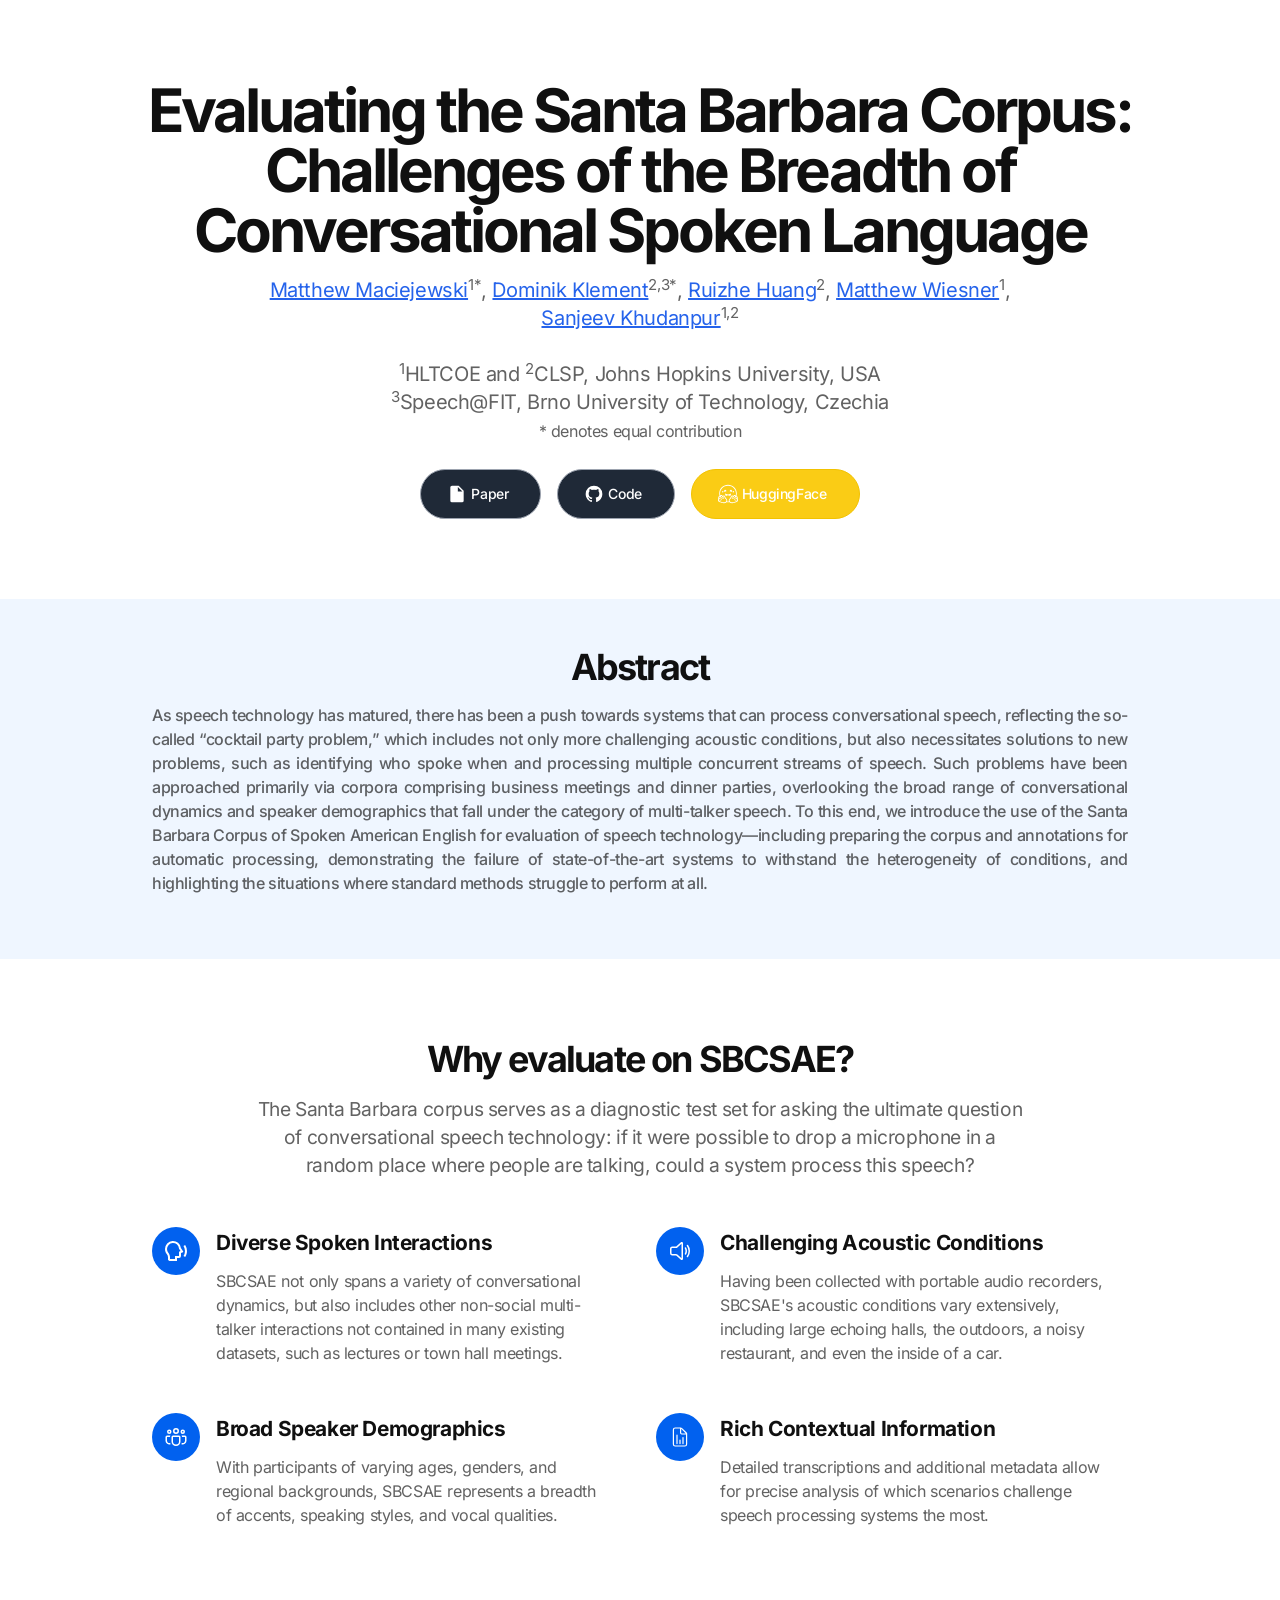
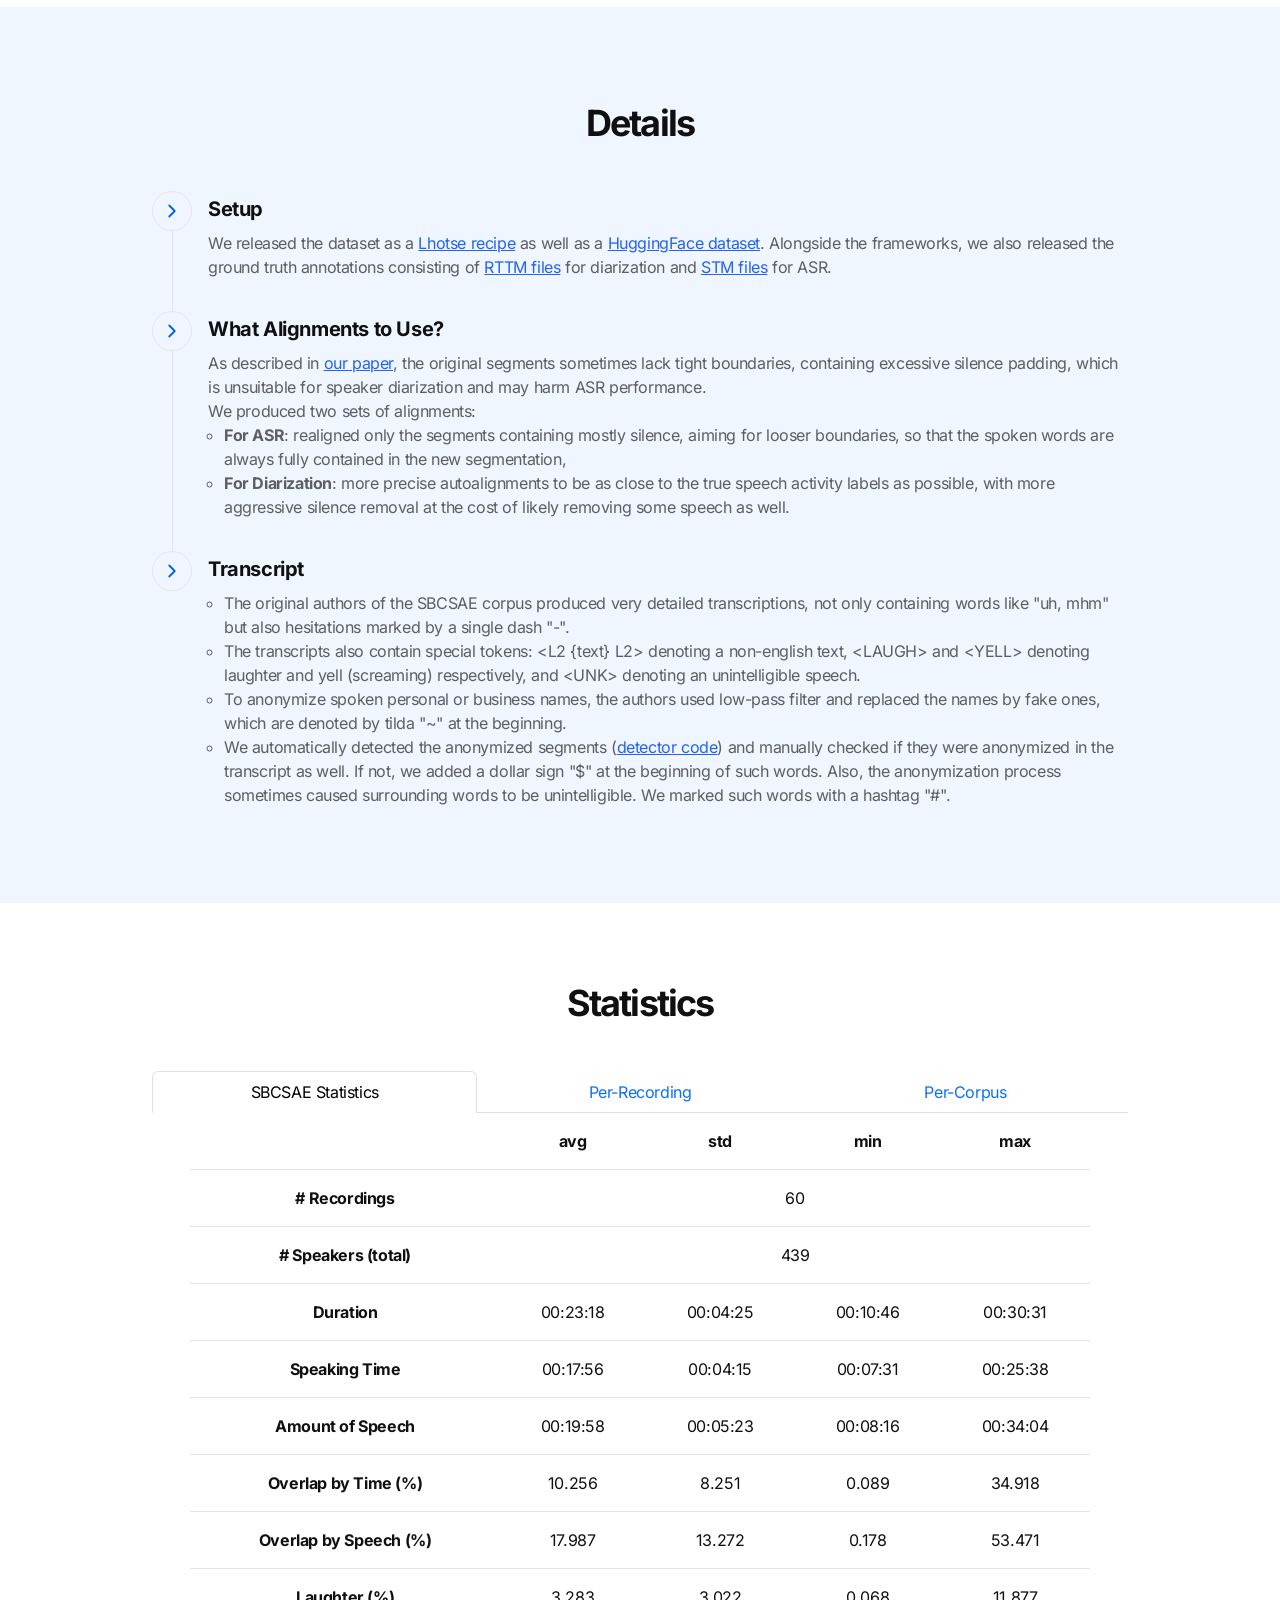
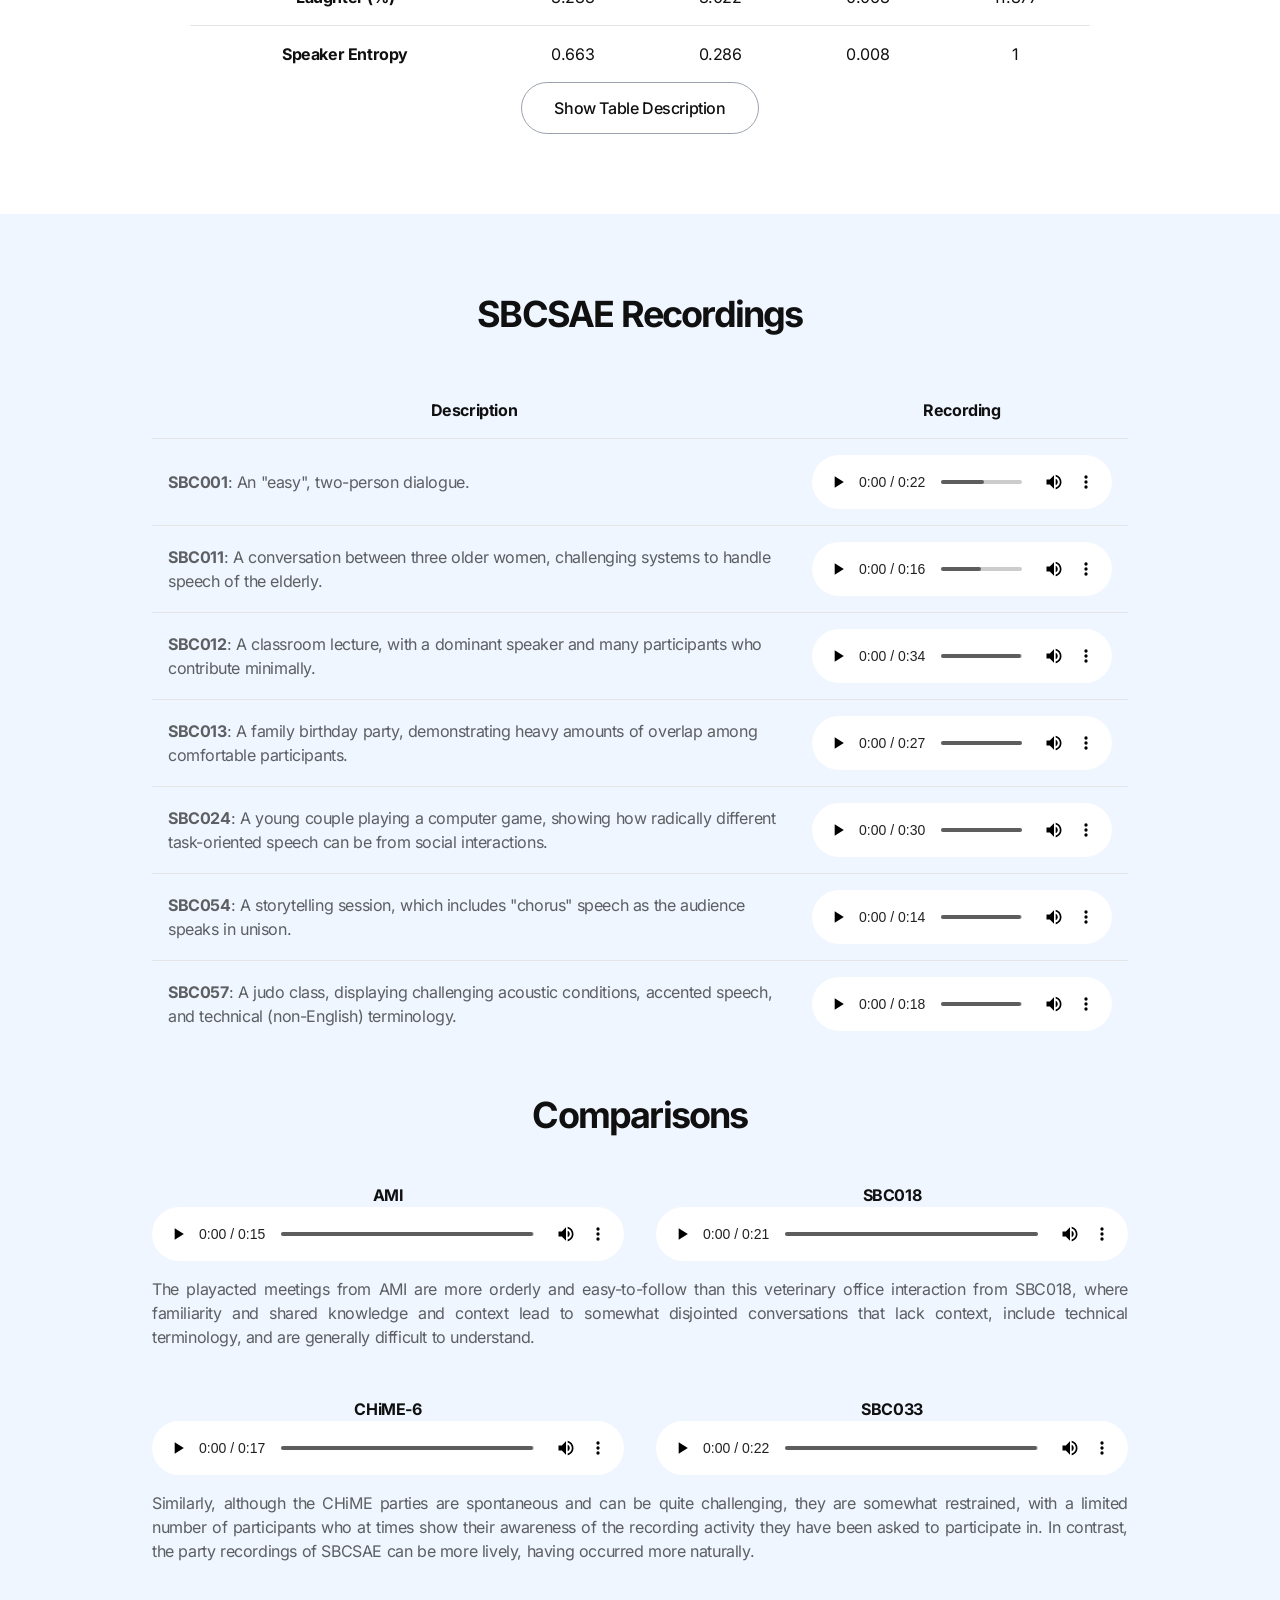
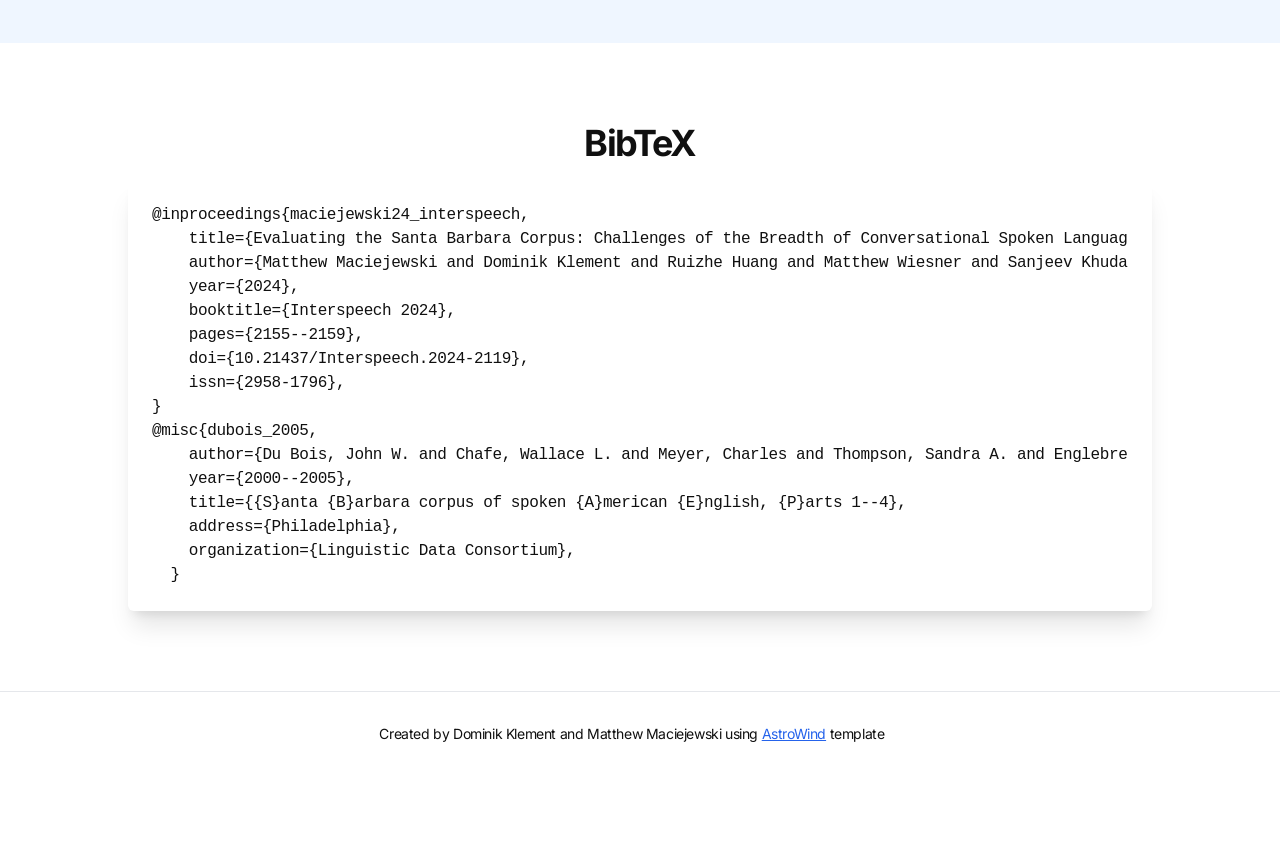
==== commit a336c328: "Update index.html" ====
--- a/index.html
+++ b/index.html
@@ -1,4 +1,4 @@
-<!DOCTYPE html><html class="2xl:text-[20px]" dir="ltr" lang="en"><head><meta charset="UTF-8"><meta content="width=device-width,initial-scale=1" name="viewport"><link href="sitemap-index.xml" rel="sitemap"><link href="assets//favicon.CGiRCjPI.ico" rel="shortcut icon"><link href="assets//favicon.vp_fBu0c.svg" rel="icon" type="image/svg+xml"><link href="assets//favicon.vp_fBu0c.svg" rel="mask-icon" color="#8D46E7"><link href="assets//apple-touch-icon.DHIlG7dp.png" rel="apple-touch-icon" sizes="180x180"><style>:root{--aw-font-sans:'Inter Variable';--aw-font-serif:'Inter Variable';--aw-font-heading:'Inter Variable';--aw-color-primary:rgb(1 97 239);--aw-color-secondary:rgb(1 84 207);--aw-color-accent:rgb(109 40 217);--aw-color-text-heading:rgb(0 0 0);--aw-color-text-default:rgb(16 16 16);--aw-color-text-muted:rgb(16 16 16 / 66%);--aw-color-bg-page:rgb(255 255 255);--aw-color-bg-page-dark:rgb(3 6 32)}.dark{--aw-font-sans:'Inter Variable';--aw-font-serif:'Inter Variable';--aw-font-heading:'Inter Variable';--aw-color-primary:rgb(1 97 239);--aw-color-secondary:rgb(1 84 207);--aw-color-accent:rgb(109 40 217);--aw-color-text-heading:rgb(247, 248, 248);--aw-color-text-default:rgb(229 236 246);--aw-color-text-muted:rgb(229 236 246 / 66%);--aw-color-bg-page:rgb(3 6 32)}.border-1{border-width:1px}.font-size-1rem{font-size:1rem!important}table{width:100%;width:min(900px,100%-3rem);margin-inline:auto;border-collapse:collapse;border-spacing:2rem}caption,td,th{padding:1rem}td,th{border-bottom:1px solid #e5e5e5}td{font-weight:400;font-size:1rem}tr:last-child td{border-bottom:none!important}col:nth-child(2){background:#f4feff}caption,td,th{text-align:center}@media (max-width:650px){td{display:grid;gap:2.5rem;grid-template-columns:1fr 1fr;padding:2rem 2rem}th{display:none}}audio::-webkit-media-controls-panel,audio::-webkit-media-controls-play-button{background-color:#fff;color:#fff}:root,[data-bs-theme=light]{--bs-blue:#0d6efd;--bs-indigo:#6610f2;--bs-purple:#6f42c1;--bs-pink:#d63384;--bs-red:#dc3545;--bs-orange:#fd7e14;--bs-yellow:#ffc107;--bs-green:#198754;--bs-teal:#20c997;--bs-cyan:#0dcaf0;--bs-black:#000;--bs-white:#fff;--bs-gray:#6c757d;--bs-gray-dark:#343a40;--bs-gray-100:#f8f9fa;--bs-gray-200:#e9ecef;--bs-gray-300:#dee2e6;--bs-gray-400:#ced4da;--bs-gray-500:#adb5bd;--bs-gray-600:#6c757d;--bs-gray-700:#495057;--bs-gray-800:#343a40;--bs-gray-900:#212529;--bs-primary:#0d6efd;--bs-secondary:#6c757d;--bs-success:#198754;--bs-info:#0dcaf0;--bs-warning:#ffc107;--bs-danger:#dc3545;--bs-light:#f8f9fa;--bs-dark:#212529;--bs-primary-rgb:13,110,253;--bs-secondary-rgb:108,117,125;--bs-success-rgb:25,135,84;--bs-info-rgb:13,202,240;--bs-warning-rgb:255,193,7;--bs-danger-rgb:220,53,69;--bs-light-rgb:248,249,250;--bs-dark-rgb:33,37,41;--bs-primary-text-emphasis:#052c65;--bs-secondary-text-emphasis:#2b2f32;--bs-success-text-emphasis:#0a3622;--bs-info-text-emphasis:#055160;--bs-warning-text-emphasis:#664d03;--bs-danger-text-emphasis:#58151c;--bs-light-text-emphasis:#495057;--bs-dark-text-emphasis:#495057;--bs-primary-bg-subtle:#cfe2ff;--bs-secondary-bg-subtle:#e2e3e5;--bs-success-bg-subtle:#d1e7dd;--bs-info-bg-subtle:#cff4fc;--bs-warning-bg-subtle:#fff3cd;--bs-danger-bg-subtle:#f8d7da;--bs-light-bg-subtle:#fcfcfd;--bs-dark-bg-subtle:#ced4da;--bs-primary-border-subtle:#9ec5fe;--bs-secondary-border-subtle:#c4c8cb;--bs-success-border-subtle:#a3cfbb;--bs-info-border-subtle:#9eeaf9;--bs-warning-border-subtle:#ffe69c;--bs-danger-border-subtle:#f1aeb5;--bs-light-border-subtle:#e9ecef;--bs-dark-border-subtle:#adb5bd;--bs-white-rgb:255,255,255;--bs-black-rgb:0,0,0;--bs-font-sans-serif:system-ui,-apple-system,'Segoe UI',Roboto,'Helvetica Neue','Noto Sans','Liberation Sans',Arial,sans-serif,'Apple Color Emoji','Segoe UI Emoji','Segoe UI Symbol','Noto Color Emoji';--bs-font-monospace:SFMono-Regular,Menlo,Monaco,Consolas,'Liberation Mono','Courier New',monospace;--bs-gradient:linear-gradient(180deg, rgba(255, 255, 255, 0.15), rgba(255, 255, 255, 0));--bs-body-font-family:var(--bs-font-sans-serif);--bs-body-font-size:1rem;--bs-body-font-weight:400;--bs-body-line-height:1.5;--bs-body-color:#212529;--bs-body-color-rgb:33,37,41;--bs-body-bg:#fff;--bs-body-bg-rgb:255,255,255;--bs-emphasis-color:#000;--bs-emphasis-color-rgb:0,0,0;--bs-secondary-color:rgba(33, 37, 41, 0.75);--bs-secondary-color-rgb:33,37,41;--bs-secondary-bg:#e9ecef;--bs-secondary-bg-rgb:233,236,239;--bs-tertiary-color:rgba(33, 37, 41, 0.5);--bs-tertiary-color-rgb:33,37,41;--bs-tertiary-bg:#f8f9fa;--bs-tertiary-bg-rgb:248,249,250;--bs-heading-color:inherit;--bs-link-color:#0d6efd;--bs-link-color-rgb:13,110,253;--bs-link-decoration:underline;--bs-link-hover-color:#0a58ca;--bs-link-hover-color-rgb:10,88,202;--bs-code-color:#d63384;--bs-highlight-color:#212529;--bs-highlight-bg:#fff3cd;--bs-border-width:1px;--bs-border-style:solid;--bs-border-color:#dee2e6;--bs-border-color-translucent:rgba(0, 0, 0, 0.175);--bs-border-radius:0.375rem;--bs-border-radius-sm:0.25rem;--bs-border-radius-lg:0.5rem;--bs-border-radius-xl:1rem;--bs-border-radius-xxl:2rem;--bs-border-radius-2xl:var(--bs-border-radius-xxl);--bs-border-radius-pill:50rem;--bs-box-shadow:0 0.5rem 1rem rgba(0, 0, 0, 0.15);--bs-box-shadow-sm:0 0.125rem 0.25rem rgba(0, 0, 0, 0.075);--bs-box-shadow-lg:0 1rem 3rem rgba(0, 0, 0, 0.175);--bs-box-shadow-inset:inset 0 1px 2px rgba(0, 0, 0, 0.075);--bs-focus-ring-width:0.25rem;--bs-focus-ring-opacity:0.25;--bs-focus-ring-color:rgba(13, 110, 253, 0.25);--bs-form-valid-color:#198754;--bs-form-valid-border-color:#198754;--bs-form-invalid-color:#dc3545;--bs-form-invalid-border-color:#dc3545}[data-bs-theme=dark]{color-scheme:dark;--bs-body-color:#dee2e6;--bs-body-color-rgb:222,226,230;--bs-body-bg:#212529;--bs-body-bg-rgb:33,37,41;--bs-emphasis-color:#fff;--bs-emphasis-color-rgb:255,255,255;--bs-secondary-color:rgba(222, 226, 230, 0.75);--bs-secondary-color-rgb:222,226,230;--bs-secondary-bg:#343a40;--bs-secondary-bg-rgb:52,58,64;--bs-tertiary-color:rgba(222, 226, 230, 0.5);--bs-tertiary-color-rgb:222,226,230;--bs-tertiary-bg:#2b3035;--bs-tertiary-bg-rgb:43,48,53;--bs-primary-text-emphasis:#6ea8fe;--bs-secondary-text-emphasis:#a7acb1;--bs-success-text-emphasis:#75b798;--bs-info-text-emphasis:#6edff6;--bs-warning-text-emphasis:#ffda6a;--bs-danger-text-emphasis:#ea868f;--bs-light-text-emphasis:#f8f9fa;--bs-dark-text-emphasis:#dee2e6;--bs-primary-bg-subtle:#031633;--bs-secondary-bg-subtle:#161719;--bs-success-bg-subtle:#051b11;--bs-info-bg-subtle:#032830;--bs-warning-bg-subtle:#332701;--bs-danger-bg-subtle:#2c0b0e;--bs-light-bg-subtle:#343a40;--bs-dark-bg-subtle:#1a1d20;--bs-primary-border-subtle:#084298;--bs-secondary-border-subtle:#41464b;--bs-success-border-subtle:#0f5132;--bs-info-border-subtle:#087990;--bs-warning-border-subtle:#997404;--bs-danger-border-subtle:#842029;--bs-light-border-subtle:#495057;--bs-dark-border-subtle:#343a40;--bs-heading-color:inherit;--bs-link-color:#6ea8fe;--bs-link-hover-color:#8bb9fe;--bs-link-color-rgb:110,168,254;--bs-link-hover-color-rgb:139,185,254;--bs-code-color:#e685b5;--bs-highlight-color:#dee2e6;--bs-highlight-bg:#664d03;--bs-border-color:#495057;--bs-border-color-translucent:rgba(255, 255, 255, 0.15);--bs-form-valid-color:#75b798;--bs-form-valid-border-color:#75b798;--bs-form-invalid-color:#ea868f;--bs-form-invalid-border-color:#ea868f}.nav{--bs-nav-link-padding-x:1rem;--bs-nav-link-padding-y:0.5rem;--bs-nav-link-font-weight: ;--bs-nav-link-color:var(--bs-link-color);--bs-nav-link-hover-color:var(--bs-link-hover-color);--bs-nav-link-disabled-color:var(--bs-secondary-color);display:flex;flex-wrap:wrap;padding-left:0;margin-bottom:0;list-style:none}.nav-link{display:block;padding:var(--bs-nav-link-padding-y) var(--bs-nav-link-padding-x);font-size:var(--bs-nav-link-font-size);font-weight:var(--bs-nav-link-font-weight);color:var(--bs-nav-link-color);text-decoration:none;background:0 0;border:0;transition:color .15s ease-in-out,background-color .15s ease-in-out,border-color .15s ease-in-out}@media (prefers-reduced-motion:reduce){.nav-link{transition:none}}.nav-link:focus,.nav-link:hover{color:var(--bs-nav-link-hover-color)}.nav-link:focus-visible{outline:0;box-shadow:0 0 0 .25rem rgba(13,110,253,.25)}.nav-link.disabled,.nav-link:disabled{color:var(--bs-nav-link-disabled-color);pointer-events:none;cursor:default}.nav-tabs{--bs-nav-tabs-border-width:var(--bs-border-width);--bs-nav-tabs-border-color:var(--bs-border-color);--bs-nav-tabs-border-radius:var(--bs-border-radius);--bs-nav-tabs-link-hover-border-color:var(--bs-secondary-bg) var(--bs-secondary-bg) var(--bs-border-color);--bs-nav-tabs-link-active-color:var(--bs-emphasis-color);--bs-nav-tabs-link-active-bg:var(--bs-body-bg);--bs-nav-tabs-link-active-border-color:var(--bs-border-color) var(--bs-border-color) var(--bs-body-bg);border-bottom:var(--bs-nav-tabs-border-width) solid var(--bs-nav-tabs-border-color)}.nav-tabs .nav-link{margin-bottom:calc(-1 * var(--bs-nav-tabs-border-width));border:var(--bs-nav-tabs-border-width) solid transparent;border-top-left-radius:var(--bs-nav-tabs-border-radius);border-top-right-radius:var(--bs-nav-tabs-border-radius)}.nav-tabs .nav-link:focus,.nav-tabs .nav-link:hover{isolation:isolate;border-color:var(--bs-nav-tabs-link-hover-border-color)}.nav-tabs .nav-item.show .nav-link,.nav-tabs .nav-link.active{color:var(--bs-nav-tabs-link-active-color);background-color:var(--bs-nav-tabs-link-active-bg);border-color:var(--bs-nav-tabs-link-active-border-color)}.nav-tabs .dropdown-menu{margin-top:calc(-1 * var(--bs-nav-tabs-border-width));border-top-left-radius:0;border-top-right-radius:0}.tab-content>.tab-pane{display:none}.tab-content>.active{display:block}.fade{transition:opacity .15s linear}@media (prefers-reduced-motion:reduce){.fade{transition:none}}.fade:not(.show){opacity:0}.collapse{visibility:visible!important}.collapse:not(.show){display:none}.collapsing{height:0;overflow:hidden;transition:height .35s ease}@media (prefers-reduced-motion:reduce){.collapsing{transition:none}}.collapsing.collapse-horizontal{width:0;height:auto;transition:width .35s ease}@media (prefers-reduced-motion:reduce){.collapsing.collapse-horizontal{transition:none}}</style><script>!function(){const e="light:only";function t(e){"dark"===e?document.documentElement.classList.add("dark"):document.documentElement.classList.remove("dark");const t=document.querySelectorAll("[data-aw-toggle-color-scheme] > input");t&&t.length&&t.forEach((t=>{t.checked="dark"!==e}))}e&&e.endsWith(":only")||!localStorage.theme?t(e.replace(":only","")):"dark"===localStorage.theme||!("theme"in localStorage)&&window.matchMedia("(prefers-color-scheme: dark)").matches?t("dark"):t("light")}()</script><title>SBCSAE: Evaluating the Santa Barbara Corpus</title><meta content="Evaluating the Santa Barbara Corpus: Challenges of the Breadth of Conversational Spoken Language" name="description"><meta content="index,follow" name="robots"><link href="https://domklement.github.io" rel="canonical"><meta content="SBCSAE: Evaluating the Santa Barbara Corpus" property="og:title"><meta content="Evaluating the Santa Barbara Corpus: Challenges of the Breadth of Conversational Spoken Language" property="og:description"><meta content="https://domklement.github.io" property="og:url"><meta content="website" property="og:type"><meta content="https://domklement.github.io/sbcsae/assets//default.CczmzLWf_1yk8fz.webp" property="og:image"><meta content="en" property="og:locale"><meta content="SBCSAE: Evaluating the Santa Barbara Corpus" property="og:site_name"><meta content="summary_large_image" name="twitter:card"><meta content="@onwidget" name="twitter:site"><meta content="@onwidget" name="twitter:creator"><meta content="true" name="astro-view-transitions-enabled"><meta content="swap" name="astro-view-transitions-fallback"><script src="https://cdn.jsdelivr.net/npm/bootstrap@5.1.3/dist/js/bootstrap.bundle.min.js" crossorigin="anonymous" integrity="sha384-ka7Sk0Gln4gmtz2MlQnikT1wXgYsOg+OMhuP+IlRH9sENBO0LRn5q+8nbTov4+1p"></script><link href="assets//privacy.DiD6aKRY.css" rel="stylesheet"><script src="assets//hoisted.CDxccyyX.js" type="module"></script></head><body class="antialiased bg-page text-default tracking-tight"><main><section class="relative not-prose md:-mt-[76px]"><div class="absolute inset-0 pointer-events-none" aria-hidden="true"></div><div class="mx-auto relative px-4 max-w-7xl sm:px-6"><div class="pointer-events-none md:pt-[76px] pt-0"></div><div class="md:py-20 py-12"><div class="text-center max-w-5xl md:pb-16 mx-auto pb-0"><h1 class="font-bold font-heading leading-tighter tracking-tighter mb-4 dark:text-gray-200 md:text-6xl text-5xl">Evaluating the Santa Barbara Corpus: Challenges of the Breadth of Conversational Spoken Language</h1><div class="mx-auto max-w-3xl"><p class="text-muted text-xl dark:text-slate-300 mb-6"><a class="dark:text-muted text-blue-600 underline" href="https://www.mmaciejewski.com/" target="_blank">Matthew Maciejewski</a><sup>1*</sup>, <a class="dark:text-muted text-blue-600 underline" href="https://www.linkedin.com/in/dominik-klement/" target="_blank">Dominik Klement</a><sup>2,3*</sup>, <a class="dark:text-muted text-blue-600 underline" href="https://www.linkedin.com/in/ruizhe-huang-0929644a/" target="_blank">Ruizhe Huang</a><sup>2</sup>, <a class="dark:text-muted text-blue-600 underline" href="https://m-wiesner.github.io/" target="_blank">Matthew Wiesner</a><sup>1</sup>, <a class="dark:text-muted text-blue-600 underline" href="https://engineering.jhu.edu/faculty/sanjeev-khudanpur/" target="_blank">Sanjeev Khudanpur</a><sup>1,2</sup><br><br><sup>1</sup>HLTCOE and <sup>2</sup>CLSP, Johns Hopkins University, USA<br><sup>3</sup>Speech@FIT, Brno University of Technology, Czechia<br><small>* denotes equal contribution</small></p><div class="flex flex-col flex-nowrap gap-4 m-auto max-w-xs sm:flex-row sm:justify-center sm:max-w-md"><div class="flex sm:w-auto w-full"><a class="w-full sm:mb-0 btn-dark" href="https://www.isca-archive.org/interspeech_2024/maciejewski24_interspeech.html" target="_blank" rel="noopener noreferrer"><svg class="-ml-1.5 h-5 inline-block mr-1 rtl:-ml-1.5 rtl:mr-1 w-5" data-icon="mdi:paper" height="1em" viewBox="0 0 24 24" width="1em"><symbol id="ai:mdi:paper"><path d="M13 9V3.5L18.5 9M6 2c-1.11 0-2 .89-2 2v16a2 2 0 0 0 2 2h12a2 2 0 0 0 2-2V8l-6-6z" fill="currentColor"/></symbol><use xlink:href="#ai:mdi:paper"></use></svg>Paper</a></div><div class="flex sm:w-auto w-full"><a class="w-full sm:mb-0 btn-dark" href="https://github.com/mmaciej2/sbcsae_preparation" target="_blank" rel="noopener noreferrer"><svg class="-ml-1.5 h-5 inline-block mr-1 rtl:-ml-1.5 rtl:mr-1 w-5" data-icon="mdi:github" height="1em" viewBox="0 0 24 24" width="1em"><symbol id="ai:mdi:github"><path d="M12 2A10 10 0 0 0 2 12c0 4.42 2.87 8.17 6.84 9.5c.5.08.66-.23.66-.5v-1.69c-2.77.6-3.36-1.34-3.36-1.34c-.46-1.16-1.11-1.47-1.11-1.47c-.91-.62.07-.6.07-.6c1 .07 1.53 1.03 1.53 1.03c.87 1.52 2.34 1.07 2.91.83c.09-.65.35-1.09.63-1.34c-2.22-.25-4.55-1.11-4.55-4.92c0-1.11.38-2 1.03-2.71c-.1-.25-.45-1.29.1-2.64c0 0 .84-.27 2.75 1.02c.79-.22 1.65-.33 2.5-.33s1.71.11 2.5.33c1.91-1.29 2.75-1.02 2.75-1.02c.55 1.35.2 2.39.1 2.64c.65.71 1.03 1.6 1.03 2.71c0 3.82-2.34 4.66-4.57 4.91c.36.31.69.92.69 1.85V21c0 .27.16.59.67.5C19.14 20.16 22 16.42 22 12A10 10 0 0 0 12 2" fill="currentColor"/></symbol><use xlink:href="#ai:mdi:github"></use></svg>Code</a></div><div class="flex sm:w-auto w-full"><a class="w-full sm:mb-0 btn-yellow" href="https://huggingface.co/datasets/dklement/SBCSAE" target="_blank" rel="noopener noreferrer"><svg class="-ml-1.5 h-5 inline-block mr-1 rtl:-ml-1.5 rtl:mr-1 w-5" data-icon="simple-icons:huggingface" height="1em" viewBox="0 0 24 24" width="1em"><symbol id="ai:simple-icons:huggingface"><path d="M1.445 11.506c0 1.102.167 2.158.484 3.156c-.038-.003-.069-.006-.106-.006c-.42 0-.801.16-1.07.452c-.345.373-.498.833-.431 1.293a1.6 1.6 0 0 0 .214.597a1.43 1.43 0 0 0-.484.758c-.065.245-.131.754.215 1.28l-.063.105c-.208.392-.22.837-.037 1.25c.279.626.97 1.118 2.313 1.647c.835.329 1.599.54 1.605.543c1.105.284 2.104.427 2.97.427c1.417 0 2.475-.384 3.152-1.144c1.538.265 2.79.14 3.592.006c.677.755 1.733 1.139 3.147 1.139c.864 0 1.864-.143 2.969-.428c.006-.002.77-.214 1.605-.543c1.343-.53 2.034-1.021 2.313-1.647a1.4 1.4 0 0 0-.037-1.25l-.063-.105c.346-.525.28-1.035.215-1.28a1.43 1.43 0 0 0-.484-.758q.166-.27.215-.597c.066-.46-.087-.92-.432-1.293a1.43 1.43 0 0 0-1.07-.452l-.06.002a10.4 10.4 0 0 0 .485-3.152c0-5.807-4.736-10.514-10.579-10.514c-5.842 0-10.578 4.707-10.578 10.514m10.578-9.483c5.273 0 9.548 4.246 9.548 9.483a9.4 9.4 0 0 1-.27 2.236l-.011-.015a1.42 1.42 0 0 0-1.108-.506c-.352 0-.714.115-1.076.344c-.24.151-.506.422-.78.76c-.253-.35-.607-.584-1.013-.647a1.5 1.5 0 0 0-.235-.018c-.926 0-1.482.8-1.693 1.518c-.105.243-.607 1.348-1.361 2.098c-1.169 1.16-1.446 2.353-.84 3.638a9.3 9.3 0 0 1-2.365-.006c.59-1.212.363-2.439-.843-3.632c-.755-.75-1.256-1.855-1.361-2.098c-.21-.718-.767-1.518-1.694-1.518q-.117 0-.234.018c-.406.063-.76.297-1.014.646c-.273-.337-.539-.608-.779-.76c-.362-.228-.724-.343-1.076-.343c-.427 0-.81.17-1.082.478a9.4 9.4 0 0 1-.26-2.193c0-5.237 4.275-9.483 9.547-9.483m-3.379 4.98a1.36 1.36 0 0 0-.629 2.563c.351.186.489-.526.836-.648c.311-.11.841.399 1.008.086a1.36 1.36 0 0 0-.562-1.84a1.4 1.4 0 0 0-.653-.16m6.84 0a1.36 1.36 0 0 0-1.215 2c.168.314.698-.195 1.009-.085c.347.122.486.835.838.648a1.36 1.36 0 0 0 .562-1.84a1.37 1.37 0 0 0-1.193-.722M5.729 8.423a.877.877 0 0 0-.877.877c0 .484.393.877.877.877a.877.877 0 0 0 .877-.877a.877.877 0 0 0-.877-.877m12.644 0a.88.88 0 0 0-.88.877a.88.88 0 0 0 .88.877a.877.877 0 0 0 .876-.877a.877.877 0 0 0-.877-.877m-9.58 3.037c-.178-.003-.279.11-.279.416c0 .81.388 2.125 1.428 2.924c.207-.712 1.346-1.283 1.508-1.201c.232.116.22.441.608.726c.388-.285.374-.61.605-.726c.163-.082 1.301.489 1.508 1.201c1.04-.799 1.428-2.114 1.428-2.924c0-1.221-1.583.64-3.541.649c-1.469-.007-2.727-1.056-3.264-1.065m-4.48 3.018c.58.365 1.696 2.275 2.106 3.018a.66.66 0 0 0 .582.353c.418 0 .746-.414.039-.94c-1.064-.79-.692-2.084-.184-2.164a.4.4 0 0 1 .066-.004c.462 0 .666.79.666.79s.596 1.49 1.622 2.508c.942.935 1.062 1.703.496 2.666c-.016-.004-.016.023-.148.215a1.9 1.9 0 0 1-.72.615c-.505.227-1.139.27-1.783.27a11.8 11.8 0 0 1-2.697-.337c-.03-.007-3.65-.956-3.192-1.822c.077-.145.204-.203.364-.203c.646 0 1.823.955 2.328.955c.113 0 .196-.086.228-.203c.225-.805-3.278-1.052-2.984-2.164c.052-.197.193-.276.39-.276c.854 0 2.77 1.493 3.173 1.493q.046 0 .064-.028c.201-.322.11-.586-1.309-1.44c-1.418-.853-2.431-1.328-1.865-1.94c.065-.072.157-.102.27-.102c.86 0 2.894 1.84 2.894 1.84s.549.568.881.568a.2.2 0 0 0 .186-.105c.235-.395-2.186-2.219-2.323-2.971c-.092-.51.064-.768.356-.768c0 .008.17-.029.494.176m16.226.592c-.137.752-2.558 2.576-2.323 2.97c.044.074.11.106.186.106c.332 0 .88-.568.88-.568s2.034-1.84 2.896-1.84c.112 0 .204.03.269.101c.566.613-.447 1.088-1.865 1.942c-1.419.853-1.51 1.116-1.309 1.44q.018.027.064.027c.402 0 2.318-1.493 3.172-1.493c.198 0 .34.079.391.276c.294 1.112-3.21 1.36-2.984 2.164c.032.117.115.203.228.203c.505 0 1.682-.955 2.328-.955c.16 0 .287.058.364.203c.459.866-3.163 1.815-3.192 1.822c-.596.154-1.66.336-2.697.336c-.636 0-1.261-.04-1.764-.26a1.9 1.9 0 0 1-.739-.624c-.04-.069-.102-.148-.142-.205c-.573-.968-.455-1.738.49-2.676c1.026-1.019 1.621-2.508 1.621-2.508s.205-.79.666-.79a.4.4 0 0 1 .067.004c.508.08.88 1.374-.184 2.165c-.707.525-.38.94.04.94a.66.66 0 0 0 .581-.354c.41-.743 1.527-2.653 2.106-3.018c.559-.353.99-.182.85.592" fill="currentColor"/></symbol><use xlink:href="#ai:simple-icons:huggingface"></use></svg>HuggingFace</a></div></div></div></div><div></div></div></div></section><section class="not-prose bg-blue-50 dark:bg-slate-800"><div class="text-center mx-auto font-medium max-w-6xl md:pt-12 px-4 py-4 sm:px-6 text-md"><div class="text-center md:mx-auto mb-8 md:mb-12 max-w-5xl md:px-6 px-4"><h2 class="font-bold font-heading leading-tighter tracking-tighter text-heading md:text-4xl text-3xl">Abstract</h2><p style="font-size:1.2rem" class="text-muted text-justify font-size-1rem mt-4">As speech technology has matured, there has been a push towards systems that can process conversational speech, reflecting the so-called “cocktail party problem,” which includes not only more challenging acoustic conditions, but also necessitates solutions to new problems, such as identifying who spoke when and processing multiple concurrent streams of speech. Such problems have been approached primarily via corpora comprising business meetings and dinner parties, overlooking the broad range of conversational dynamics and speaker demographics that fall under the category of multi-talker speech. To this end, we introduce the use of the Santa Barbara Corpus of Spoken American English for evaluation of speech technology—including preparing the corpus and annotations for automatic processing, demonstrating the failure of state-of-the-art systems to withstand the heterogeneity of conditions, and highlighting the situations where standard methods struggle to perform at all.</p></div></div></section><section class="relative not-prose scroll-mt-[72px]" id="features"><div class="absolute inset-0 pointer-events-none -z-[1]" aria-hidden="true"><div class="absolute inset-0"></div></div><div class="mx-auto relative px-4 lg:py-20 md:px-6 md:py-16 py-12 text-default max-w-5xl"><div class="text-center md:mx-auto mb-8 md:mb-12 max-w-3xl"><h2 class="font-bold font-heading leading-tighter tracking-tighter text-heading md:text-4xl text-3xl">Why evaluate on SBCSAE?</h2><p style="font-size:1.2rem" class="text-muted mt-4 text-xl">The Santa Barbara corpus serves as a diagnostic test set for asking the ultimate question of conversational speech technology: if it were possible to drop a microphone in a random place where people are talking, could a system process this speech?</p></div><div class="mx-auto gap-8 grid md:gap-y-12 sm:grid-cols-2"><div><div class="flex flex-row max-w-md"><div class="flex justify-center"><svg class="mr-4 rtl:ml-4 rtl:mr-0 bg-primary h-10 md:h-12 md:p-3 md:w-12 p-2 rounded-full text-white w-10" data-icon="ri:speak-line" height="1em" viewBox="0 0 24 24" width="1em"><symbol id="ai:ri:speak-line"><path d="M16.934 8.965A8.002 8.002 0 0 0 1 10c0 1.892.657 3.631 1.756 5.001C3.564 16.01 4 17.125 4 18.306V22h9l.001-3H15a2 2 0 0 0 2-2v-2.929l1.96-.84c.342-.146.372-.494.224-.727zM3 10a6 6 0 0 1 11.95-.779l.057.442l1.543 2.425l-1.55.664V17h-3.998L11 20H6v-1.694c0-1.639-.591-3.192-1.685-4.556A5.97 5.97 0 0 1 3 10m18.154 8.102l-1.665-1.11A8.96 8.96 0 0 0 21 12a8.96 8.96 0 0 0-1.51-4.993l1.664-1.11A10.95 10.95 0 0 1 23 12c0 2.258-.68 4.356-1.846 6.102" fill="currentColor"/></symbol><use xlink:href="#ai:ri:speak-line"></use></svg></div><div class="mt-0.5"><h3 class="font-bold text-xl md:text-[1.3rem]">Diverse Spoken Interactions</h3><p class="text-muted mt-3">SBCSAE not only spans a variety of conversational dynamics, but also includes other non-social multi-talker interactions not contained in many existing datasets, such as lectures or town hall meetings.</p></div></div></div><div><div class="flex flex-row max-w-md"><div class="flex justify-center"><svg class="mr-4 rtl:ml-4 rtl:mr-0 bg-primary h-10 md:h-12 md:p-3 md:w-12 p-2 rounded-full text-white w-10" data-icon="fluent:speaker-2-24-regular" height="1em" viewBox="0 0 24 24" width="1em"><symbol id="ai:fluent:speaker-2-24-regular"><path d="M15 4.25c0-1.08-1.274-1.651-2.08-.935L8.427 7.31a.75.75 0 0 1-.498.19H4.25A2.25 2.25 0 0 0 2 9.748v4.497a2.25 2.25 0 0 0 2.25 2.25h3.68a.75.75 0 0 1 .498.19l4.491 3.993c.806.717 2.081.145 2.081-.934zM9.425 8.43L13.5 4.806v14.382l-4.075-3.623a2.25 2.25 0 0 0-1.495-.569H4.25a.75.75 0 0 1-.75-.75V9.748a.75.75 0 0 1 .75-.75h3.68a2.25 2.25 0 0 0 1.495-.568m9.567-2.533a.75.75 0 0 1 1.049.156A9.96 9.96 0 0 1 22 12a9.96 9.96 0 0 1-1.96 5.947a.75.75 0 1 1-1.205-.893A8.46 8.46 0 0 0 20.5 12a8.46 8.46 0 0 0-1.665-5.053a.75.75 0 0 1 .157-1.05m-1.849 2.472a.75.75 0 0 1 1.017.302c.536.991.84 2.125.84 3.329a7 7 0 0 1-.84 3.328a.75.75 0 0 1-1.32-.714c.42-.777.66-1.667.66-2.615a5.5 5.5 0 0 0-.66-2.614a.75.75 0 0 1 .303-1.016" fill="currentColor"/></symbol><use xlink:href="#ai:fluent:speaker-2-24-regular"></use></svg></div><div class="mt-0.5"><h3 class="font-bold text-xl md:text-[1.3rem]">Challenging Acoustic Conditions</h3><p class="text-muted mt-3">Having been collected with portable audio recorders, SBCSAE's acoustic conditions vary extensively, including large echoing halls, the outdoors, a noisy restaurant, and even the inside of a car.</p></div></div></div><div><div class="flex flex-row max-w-md"><div class="flex justify-center"><svg class="mr-4 rtl:ml-4 rtl:mr-0 bg-primary h-10 md:h-12 md:p-3 md:w-12 p-2 rounded-full text-white w-10" data-icon="fluent:people-team-16-regular" height="1em" viewBox="0 0 16 16" width="1em"><symbol id="ai:fluent:people-team-16-regular"><path d="M6.002 4a1.998 1.998 0 1 1 3.996 0a1.998 1.998 0 0 1-3.996 0M8 3.002a.998.998 0 1 0 0 1.996a.998.998 0 0 0 0-1.996M11 4.5a1.5 1.5 0 1 1 3 0a1.5 1.5 0 0 1-3 0m1.5-.5a.5.5 0 1 0 0 1a.5.5 0 0 0 0-1m-9-1a1.5 1.5 0 1 0 0 3a1.5 1.5 0 0 0 0-3M3 4.5a.5.5 0 1 1 1 0a.5.5 0 0 1-1 0M4.268 7A2 2 0 0 0 4 8H2v2.5a1.5 1.5 0 0 0 2.096 1.377c.074.331.19.647.34.942A2.5 2.5 0 0 1 1 10.5V8a1 1 0 0 1 1-1zm7.296 5.819A2.5 2.5 0 0 0 15 10.5V8a1 1 0 0 0-1-1h-2.268c.17.294.268.635.268 1h2v2.5a1.5 1.5 0 0 1-2.096 1.377q-.114.498-.34.942M6 6.999a1 1 0 0 0-1 1V11a3 3 0 0 0 6 0V8a1 1 0 0 0-1-1zm0 1h4V11a2 2 0 0 1-4 0z" fill="currentColor"/></symbol><use xlink:href="#ai:fluent:people-team-16-regular"></use></svg></div><div class="mt-0.5"><h3 class="font-bold text-xl md:text-[1.3rem]">Broad Speaker Demographics</h3><p class="text-muted mt-3">With participants of varying ages, genders, and regional backgrounds, SBCSAE represents a breadth of accents, speaking styles, and vocal qualities.</p></div></div></div><div><div class="flex flex-row max-w-md"><div class="flex justify-center"><svg class="mr-4 rtl:ml-4 rtl:mr-0 bg-primary h-10 md:h-12 md:p-3 md:w-12 p-2 rounded-full text-white w-10" data-icon="fluent:document-data-20-regular" height="1em" viewBox="0 0 20 20" width="1em"><symbol id="ai:fluent:document-data-20-regular"><path d="M8 8.5a.5.5 0 0 0-1 0v7a.5.5 0 0 0 1 0zm2 3.5a.5.5 0 0 1 .5.5v3a.5.5 0 0 1-1 0v-3a.5.5 0 0 1 .5-.5m3-1.5a.5.5 0 0 0-1 0v5a.5.5 0 0 0 1 0zM4 4a2 2 0 0 1 2-2h4.586a1.5 1.5 0 0 1 1.06.44l3.915 3.914A1.5 1.5 0 0 1 16 7.414V16a2 2 0 0 1-2 2H6a2 2 0 0 1-2-2zm2-1a1 1 0 0 0-1 1v12a1 1 0 0 0 1 1h8a1 1 0 0 0 1-1V8h-3.5A1.5 1.5 0 0 1 10 6.5V3zm5.5 4h3.293L11 3.207V6.5a.5.5 0 0 0 .5.5" fill="currentColor"/></symbol><use xlink:href="#ai:fluent:document-data-20-regular"></use></svg></div><div class="mt-0.5"><h3 class="font-bold text-xl md:text-[1.3rem]">Rich Contextual Information</h3><p class="text-muted mt-3">Detailed transcriptions and additional metadata allow for precise analysis of which scenarios challenge speech processing systems the most.</p></div></div></div></div></div></section><section class="relative not-prose scroll-mt-[72px]"><div class="absolute inset-0 pointer-events-none -z-[1]" aria-hidden="true"><div class="absolute inset-0 bg-blue-50 dark:bg-transparent"></div></div><div class="mx-auto relative px-4 lg:py-20 md:px-6 md:py-16 py-12 text-default max-w-5xl"><div class="flex flex-col gap-8 md:gap-12"><div class="w-full md:py-4 md:self-center"><div class="text-center md:mx-auto mb-8 md:mb-12 max-w-3xl"><h2 class="font-bold font-heading leading-tighter tracking-tighter text-heading text-3xl lg:text-4xl">Details</h2></div><div class=""><div class="flex"><div class="flex items-center flex-col mr-4 rtl:ml-4 rtl:mr-0"><div><div class="flex justify-center items-center"><svg class="h-10 p-2 rounded-full w-10 border-1 dark:border-blue-700 dark:text-slate-200 text-primary" data-icon="tabler:chevron-right" height="1em" viewBox="0 0 24 24" width="1em"><symbol id="ai:tabler:chevron-right"><path d="m9 6l6 6l-6 6" fill="none" stroke="currentColor" stroke-linecap="round" stroke-linejoin="round" stroke-width="2"/></symbol><use xlink:href="#ai:tabler:chevron-right"></use></svg></div></div><div class="bg-black/10 dark:bg-slate-400/50 h-full w-px" style="background-color:#e5e7eb!important"></div></div><div class="pt-1 pb-8"><p class="font-bold text-xl">Setup</p><p class="text-muted mt-2">We released the dataset as a <a class="dark:text-muted text-blue-600 underline" href="https://github.com/lhotse-speech/lhotse/tree/master/lhotse/recipes/sbcsae.py" target="_blank">Lhotse recipe</a> as well as a <a class="dark:text-muted text-blue-600 underline" href="https://huggingface.co/datasets/dklement/SBCSAE" target="_blank">HuggingFace dataset</a>. Alongside the frameworks, we also released the ground truth annotations consisting of <a class="dark:text-muted text-blue-600 underline" href="https://github.com/mmaciej2/sbcsae_preparation/tree/main/Diarization" target="_blank">RTTM files</a> for diarization and <a class="dark:text-muted text-blue-600 underline" href="https://github.com/mmaciej2/sbcsae_preparation/tree/main/ASR" target="_blank">STM files</a> for ASR.</p></div></div><div class="flex"><div class="flex items-center flex-col mr-4 rtl:ml-4 rtl:mr-0"><div><div class="flex justify-center items-center"><svg class="h-10 p-2 rounded-full w-10 border-1 dark:border-blue-700 dark:text-slate-200 text-primary" data-icon="tabler:chevron-right" height="1em" viewBox="0 0 24 24" width="1em"><use xlink:href="#ai:tabler:chevron-right"></use></svg></div></div><div class="bg-black/10 dark:bg-slate-400/50 h-full w-px" style="background-color:#e5e7eb!important"></div></div><div class="pt-1 pb-8"><p class="font-bold text-xl">What Alignments to Use?</p><p class="text-muted mt-2">As described in <a class="dark:text-muted text-blue-600 underline" href="https://www.isca-archive.org/interspeech_2024/maciejewski24_interspeech.html" target="_blank">our paper</a>, the original segments sometimes lack tight boundaries, containing excessive silence padding, which is unsuitable for speaker diarization and may harm ASR performance.<br>We produced two sets of alignments:</p><ul class="text-muted" style="list-style:circle;margin-left:1rem"><li><b>For ASR</b>: realigned only the segments containing mostly silence, aiming for looser boundaries, so that the spoken words are always fully contained in the new segmentation,</li><li><b>For Diarization</b>: more precise autoalignments to be as close to the true speech activity labels as possible, with more aggressive silence removal at the cost of likely removing some speech as well.</li></ul><p></p></div></div><div class="flex"><div class="flex items-center flex-col mr-4 rtl:ml-4 rtl:mr-0"><div><div class="flex justify-center items-center"><svg class="h-10 p-2 rounded-full w-10 border-1 dark:border-blue-700 dark:text-slate-200 text-primary" data-icon="tabler:chevron-right" height="1em" viewBox="0 0 24 24" width="1em"><use xlink:href="#ai:tabler:chevron-right"></use></svg></div></div></div><div class="pt-1"><p class="font-bold text-xl">Transcript</p><p class="text-muted mt-2"></p><ul class="text-muted" style="list-style:circle;margin-left:1rem"><li>The original authors of the SBCSAE corpus produced very detailed transcriptions, not only containing words like "uh, mhm" but also hesitations marked by a single dash "-".</li><li>The transcripts also contain special tokens: &lt;L2 {text} L2&gt; denoting a non-english text, &lt;LAUGH&gt; and &lt;YELL&gt; denoting laughter and yell (screaming) respectively, and &lt;UNK&gt; denoting an unintelligible speech.</li><li>To anonymize spoken personal or business names, the authors used low-pass filter and replaced the names by fake ones, which are denoted by tilda "~" at the beginning.</li><li>We automatically detected the anonymized segments (<a class="dark:text-muted text-blue-600 underline" href="https://github.com/mmaciej2/sbcsae_anon_detection" target="_blank">detector code</a>) and manually checked if they were anonymized in the transcript as well. If not, we added a dollar sign "$" at the beginning of such words. Also, the anonymization process sometimes caused surrounding words to be unintelligible. We marked such words with a hashtag "#".</li></ul><p></p></div></div></div></div></div></div></section><section class="relative not-prose scroll-mt-[72px]"><div class="absolute inset-0 pointer-events-none -z-[1]" aria-hidden="true"><div class="absolute inset-0"></div></div><div class="mx-auto relative px-4 lg:py-20 md:px-6 md:py-16 py-12 text-default max-w-5xl"><div class="text-center md:mx-auto mb-8 md:mb-12 max-w-3xl"><h2 class="font-bold font-heading leading-tighter tracking-tighter text-heading md:text-4xl text-3xl">Statistics</h2></div><nav><div class="nav nav-tabs" id="nav-tab" role="tablist"><button aria-controls="nav-sbcsae" aria-selected="true" class="nav-link active" data-bs-target="#nav-sbcsae" data-bs-toggle="tab" id="nav-home-tab" role="tab" style="width:33.33333%" type="button">SBCSAE Statistics</button> <button aria-controls="nav-per-rec" aria-selected="false" class="nav-link" data-bs-target="#nav-per-rec" data-bs-toggle="tab" id="nav-profile-tab" role="tab" style="width:33.33333%" type="button">Per-Recording</button> <button aria-controls="nav-corpus" aria-selected="false" class="nav-link" data-bs-target="#nav-corpus" data-bs-toggle="tab" id="nav-home-tab" role="tab" style="width:33.33333%" type="button">Per-Corpus</button></div></nav><div class="tab-content"><div class="fade tab-pane show active" id="nav-sbcsae" role="tabpanel" aria-labelledby="nav-home-tab"><table class="text-center" style="max-width:900px"><thead><tr><th></th><th>avg</th><th>std</th><th>min</th><th>max</th></tr></thead><tbody><tr><td><b># Recordings</b></td><td colspan="4">60</td></tr><tr><td><b># Speakers (total)</b></td><td colspan="4">439</td></tr><tr><td><b>Duration</b></td><td>00:23:18</td><td>00:04:25</td><td>00:10:46</td><td>00:30:31</td></tr><tr><td><b>Speaking Time</b></td><td>00:17:56</td><td>00:04:15</td><td>00:07:31</td><td>00:25:38</td></tr><tr><td><b>Amount of Speech</b></td><td>00:19:58</td><td>00:05:23</td><td>00:08:16</td><td>00:34:04</td></tr><tr><td><b>Overlap by Time (%)</b></td><td>10.256</td><td>8.251</td><td>0.089</td><td>34.918</td></tr><tr><td><b>Overlap by Speech (%)</b></td><td>17.987</td><td>13.272</td><td>0.178</td><td>53.471</td></tr><tr><td><b>Laughter (%)</b></td><td>3.283</td><td>3.022</td><td>0.068</td><td>11.877</td></tr><tr><td><b>Speaker Entropy</b></td><td>0.663</td><td>0.286</td><td>0.008</td><td>1</td></tr></tbody></table></div><div class="fade tab-pane show" id="nav-corpus" role="tabpanel" aria-labelledby="nav-home-tab"><table class="text-center"><thead><tr><th></th><th><b>SBCSAE</b></th><th><b>AliMeeting</b></th><th><b>AMI</b></th><th><b>CHiME-6</b></th><th><b>DIHARD3</b></th><th><b>DiPCo</b></th></tr></thead><tbody><tr><td><b># Recordings</b></td><td>60</td><td>237</td><td>169</td><td>20</td><td>513</td><td>10</td></tr><tr><td><b># Speakers</b></td><td>439</td><td>537</td><td>189</td><td>48</td><td>581</td><td>32</td></tr><tr><td><b>Duration</b></td><td><p style="white-space:nowrap">23:18 &plusmn; 04:25</p></td><td><p style="white-space:nowrap">31:59 &plusmn; 03:09</p></td><td><p style="white-space:nowrap">35:11 &plusmn; 13:32</p></td><td><p style="white-space:nowrap">150:31 &plusmn; 11:26</p></td><td><p style="white-space:nowrap">07:51 &plusmn; 02:52</p></td><td><p style="white-space:nowrap">32:00 &plusmn; 12:12</p></td></tr><tr><td><b>Speaking Time</b></td><td><p style="white-space:nowrap">17:56 &plusmn; 04:15</p></td><td><p style="white-space:nowrap">29:40 &plusmn; 03:18</p></td><td><p style="white-space:nowrap">28:39 &plusmn; 12:36</p></td><td><p style="white-space:nowrap">116:56 &plusmn; 16:18</p></td><td><p style="white-space:nowrap">06:14 &plusmn; 02:51</p></td><td><p style="white-space:nowrap">29:14 &plusmn; 11:00</p></td></tr><tr><td><b>Amount of Speech</b></td><td><p style="white-space:nowrap">19:58 &plusmn; 05:23</p></td><td><p style="white-space:nowrap">39:58 &plusmn; 09:44</p></td><td><p style="white-space:nowrap">32:56 &plusmn; 15:00</p></td><td><p style="white-space:nowrap">168:59 &plusmn; 37:56</p></td><td><p style="white-space:nowrap">06:57 &plusmn; 03:28</p></td><td><p style="white-space:nowrap">39:03 &plusmn; 16:10</p></td></tr><tr><td><b>Overlap by Time (%)</b></td><td><p style="white-space:nowrap">10.256 &plusmn; 8.251</p></td><td><p style="white-space:nowrap">27.247 &plusmn; 18.37</p></td><td><p style="white-space:nowrap">12.858 &plusmn; 6.076</p></td><td><p style="white-space:nowrap">33.189 &plusmn; 10.477</p></td><td><p style="white-space:nowrap">9.401 &plusmn; 10.82</p></td><td><p style="white-space:nowrap">26.94 &plusmn; 7.543</p></td></tr><tr><td><b>Overlap by Speech (%)</b></td><td><p style="white-space:nowrap">17.987 &plusmn; 13.272</p></td><td><p style="white-space:nowrap">41.201 &plusmn; 24.191</p></td><td><p style="white-space:nowrap">23.103 &plusmn; 9.683</p></td><td><p style="white-space:nowrap">51.696 &plusmn; 13.317</p></td><td><p style="white-space:nowrap">16.108 &plusmn; 16.17</p></td><td><p style="white-space:nowrap">43.871 &plusmn; 10.709</p></td></tr><tr><td><b>Speaker Entropy</b></td><td><p>0.663 &plusmn; 0.286</p></td><td><p>0.968 &plusmn; 0.029</p></td><td><p>0.917 &plusmn; 0.08</p></td><td><p>0.985 &plusmn; 0.014</p></td><td><p>0.802 &plusmn; 0.262</p></td><td><p>0.952 &plusmn; 0.034</p></td></tr></tbody></table></div><div class="fade tab-pane" id="nav-per-rec" role="tabpanel" aria-labelledby="nav-profile-tab"><table class="text-center"><thead><th>Recording ID</th><th># Speakers</th><th>Duration</th><th>Speaking Time</th><th>Amount of Speech</th><th>Overlap by Time (%)</th><th>Overlap by Speech (%)</th><th>Laughter (%)</th><th>Speaker Entropy</th></thead><tbody><tr><td><b>SBC001</b></td><td>3</td><td>00:25:16</td><td>00:20:13</td><td>00:20:54</td><td>3.392</td><td>6.562</td><td>0.38</td><td>0.561</td></tr><tr><td><b>SBC002</b></td><td>4</td><td>00:23:57</td><td>00:19:30</td><td>00:22:43</td><td>15.392</td><td>27.355</td><td>7.725</td><td>0.916</td></tr><tr><td><b>SBC003</b></td><td>3</td><td>00:26:07</td><td>00:20:50</td><td>00:23:18</td><td>11.482</td><td>20.86</td><td>3.153</td><td>0.966</td></tr><tr><td><b>SBC004</b></td><td>7</td><td>00:19:22</td><td>00:17:01</td><td>00:19:59</td><td>16.886</td><td>29.234</td><td>6.205</td><td>0.583</td></tr><tr><td><b>SBC005</b></td><td>2</td><td>00:20:28</td><td>00:14:35</td><td>00:15:53</td><td>8.942</td><td>16.418</td><td>7.09</td><td>0.95</td></tr><tr><td><b>SBC006</b></td><td>3</td><td>00:27:16</td><td>00:23:15</td><td>00:25:15</td><td>8.466</td><td>15.699</td><td>7.697</td><td>0.421</td></tr><tr><td><b>SBC007</b></td><td>2</td><td>00:23:05</td><td>00:14:09</td><td>00:14:21</td><td>1.4</td><td>2.762</td><td>0.759</td><td>0.998</td></tr><tr><td><b>SBC008</b></td><td>5</td><td>00:25:25</td><td>00:20:31</td><td>00:22:15</td><td>8.21</td><td>15.324</td><td>1.394</td><td>0.532</td></tr><tr><td><b>SBC009</b></td><td>2</td><td>00:25:00</td><td>00:12:07</td><td>00:12:50</td><td>6.037</td><td>11.387</td><td>8.294</td><td>1</td></tr><tr><td><b>SBC010</b></td><td>2</td><td>00:15:41</td><td>00:14:01</td><td>00:16:30</td><td>16.931</td><td>29.438</td><td>0.403</td><td>0.88</td></tr><tr><td><b>SBC011</b></td><td>4</td><td>00:20:31</td><td>00:15:47</td><td>00:17:14</td><td>8.768</td><td>16.39</td><td>7.532</td><td>0.744</td></tr><tr><td><b>SBC012</b></td><td>12</td><td>00:25:41</td><td>00:19:41</td><td>00:20:11</td><td>2.492</td><td>4.875</td><td>0.32</td><td>0.552</td></tr><tr><td><b>SBC013</b></td><td>6</td><td>00:27:25</td><td>00:24:37</td><td>00:34:04</td><td>31.241</td><td>50.329</td><td>10.743</td><td>0.854</td></tr><tr><td><b>SBC014</b></td><td>5</td><td>00:28:17</td><td>00:23:51</td><td>00:25:01</td><td>4.686</td><td>9.106</td><td>0.662</td><td>0.672</td></tr><tr><td><b>SBC015</b></td><td>3</td><td>00:26:07</td><td>00:22:47</td><td>00:28:27</td><td>22.894</td><td>38.25</td><td>2.639</td><td>0.896</td></tr><tr><td><b>SBC016</b></td><td>4</td><td>00:22:12</td><td>00:19:12</td><td>00:23:01</td><td>19.213</td><td>32.606</td><td>0.622</td><td>0.503</td></tr><tr><td><b>SBC017</b></td><td>2</td><td>00:20:18</td><td>00:17:20</td><td>00:18:58</td><td>9.373</td><td>17.167</td><td>1.506</td><td>0.943</td></tr><tr><td><b>SBC018</b></td><td>5</td><td>00:11:52</td><td>00:07:32</td><td>00:08:16</td><td>9.808</td><td>17.97</td><td>0.537</td><td>0.795</td></tr><tr><td><b>SBC019</b></td><td>6</td><td>00:21:50</td><td>00:17:14</td><td>00:20:45</td><td>18.622</td><td>32.423</td><td>5.884</td><td>0.816</td></tr><tr><td><b>SBC020</b></td><td>4</td><td>00:25:12</td><td>00:21:02</td><td>00:21:08</td><td>0.414</td><td>0.825</td><td>0.431</td><td>0.035</td></tr><tr><td><b>SBC021</b></td><td>113</td><td>00:28:07</td><td>00:20:37</td><td>00:21:14</td><td>2.834</td><td>5.652</td><td>1.419</td><td>0.113</td></tr><tr><td><b>SBC022</b></td><td>3</td><td>00:13:55</td><td>00:08:57</td><td>00:09:25</td><td>5.038</td><td>9.627</td><td>1.804</td><td>0.623</td></tr><tr><td><b>SBC023</b></td><td>16</td><td>00:24:23</td><td>00:22:40</td><td>00:29:03</td><td>24.362</td><td>40.98</td><td>2.957</td><td>0.824</td></tr><tr><td><b>SBC024</b></td><td>2</td><td>00:26:31</td><td>00:11:04</td><td>00:11:59</td><td>8.343</td><td>15.422</td><td>3.946</td><td>0.941</td></tr><tr><td><b>SBC025</b></td><td>2</td><td>00:22:15</td><td>00:18:13</td><td>00:18:15</td><td>0.207</td><td>0.414</td><td>0.068</td><td>0.008</td></tr><tr><td><b>SBC026</b></td><td>11</td><td>00:26:44</td><td>00:21:13</td><td>00:21:39</td><td>2.057</td><td>4.044</td><td>0.131</td><td>0.683</td></tr><tr><td><b>SBC027</b></td><td>37</td><td>00:16:41</td><td>00:13:50</td><td>00:14:09</td><td>2.263</td><td>4.45</td><td>2.458</td><td>0.112</td></tr><tr><td><b>SBC028</b></td><td>4</td><td>00:25:17</td><td>00:21:40</td><td>00:23:59</td><td>10.613</td><td>19.262</td><td>9.888</td><td>0.52</td></tr><tr><td><b>SBC029</b></td><td>2</td><td>00:27:00</td><td>00:18:46</td><td>00:20:32</td><td>9.36</td><td>17.118</td><td>0.957</td><td>1</td></tr><tr><td><b>SBC030</b></td><td>3</td><td>00:25:59</td><td>00:16:40</td><td>00:16:45</td><td>0.522</td><td>1.039</td><td>0.849</td><td>0.045</td></tr><tr><td><b>SBC031</b></td><td>4</td><td>00:24:39</td><td>00:19:34</td><td>00:23:10</td><td>17.799</td><td>30.59</td><td>3.475</td><td>0.851</td></tr><tr><td><b>SBC032</b></td><td>6</td><td>00:27:47</td><td>00:24:00</td><td>00:29:48</td><td>21.301</td><td>36.615</td><td>4.522</td><td>0.605</td></tr><tr><td><b>SBC033</b></td><td>9</td><td>00:10:47</td><td>00:09:52</td><td>00:13:49</td><td>34.918</td><td>53.471</td><td>9.934</td><td>0.897</td></tr><tr><td><b>SBC034</b></td><td>2</td><td>00:24:40</td><td>00:12:00</td><td>00:12:22</td><td>2.974</td><td>5.776</td><td>0.917</td><td>0.828</td></tr><tr><td><b>SBC035</b></td><td>9</td><td>00:19:30</td><td>00:18:28</td><td>00:24:28</td><td>30.748</td><td>47.753</td><td>3.632</td><td>0.688</td></tr><tr><td><b>SBC036</b></td><td>3</td><td>00:26:51</td><td>00:23:31</td><td>00:28:18</td><td>18.572</td><td>32.32</td><td>8.875</td><td>0.956</td></tr><tr><td><b>SBC037</b></td><td>5</td><td>00:26:30</td><td>00:16:56</td><td>00:17:56</td><td>5.695</td><td>10.949</td><td>3.912</td><td>0.735</td></tr><tr><td><b>SBC038</b></td><td>19</td><td>00:24:16</td><td>00:14:47</td><td>00:15:10</td><td>2.518</td><td>4.927</td><td>0.28</td><td>0.203</td></tr><tr><td><b>SBC039</b></td><td>7</td><td>00:25:33</td><td>00:21:32</td><td>00:24:06</td><td>10.406</td><td>19.902</td><td>3.639</td><td>0.488</td></tr><tr><td><b>SBC040</b></td><td>7</td><td>00:22:34</td><td>00:17:53</td><td>00:17:54</td><td>0.089</td><td>0.178</td><td>0.299</td><td>0.079</td></tr><tr><td><b>SBC041</b></td><td>2</td><td>00:20:34</td><td>00:17:37</td><td>00:19:38</td><td>11.47</td><td>20.58</td><td>2.496</td><td>0.848</td></tr><tr><td><b>SBC042</b></td><td>7</td><td>00:19:18</td><td>00:12:34</td><td>00:13:40</td><td>8.534</td><td>15.934</td><td>2.078</td><td>0.766</td></tr><tr><td><b>SBC043</b></td><td>2</td><td>00:25:02</td><td>00:21:12</td><td>00:22:47</td><td>7.477</td><td>13.918</td><td>2.051</td><td>1</td></tr><tr><td><b>SBC044</b></td><td>2</td><td>00:29:07</td><td>00:24:10</td><td>00:25:02</td><td>3.633</td><td>7.012</td><td>3.267</td><td>0.721</td></tr><tr><td><b>SBC045</b></td><td>2</td><td>00:30:15</td><td>00:19:05</td><td>00:19:39</td><td>2.982</td><td>5.792</td><td>3.165</td><td>1</td></tr><tr><td><b>SBC046</b></td><td>3</td><td>00:15:07</td><td>00:12:22</td><td>00:13:02</td><td>5.291</td><td>10.056</td><td>1.363</td><td>0.558</td></tr><tr><td><b>SBC047</b></td><td>2</td><td>00:20:13</td><td>00:16:32</td><td>00:17:47</td><td>7.605</td><td>14.135</td><td>1.806</td><td>0.896</td></tr><tr><td><b>SBC048</b></td><td>5</td><td>00:18:05</td><td>00:13:24</td><td>00:15:57</td><td>18.053</td><td>31.184</td><td>11.877</td><td>0.787</td></tr><tr><td><b>SBC049</b></td><td>11</td><td>00:18:58</td><td>00:16:08</td><td>00:19:44</td><td>20.224</td><td>34.741</td><td>4.882</td><td>0.646</td></tr><tr><td><b>SBC050</b></td><td>5</td><td>00:16:33</td><td>00:11:57</td><td>00:13:53</td><td>14.913</td><td>26.721</td><td>2.747</td><td>0.846</td></tr><tr><td><b>SBC051</b></td><td>5</td><td>00:25:49</td><td>00:22:08</td><td>00:26:03</td><td>16.855</td><td>29.367</td><td>4.619</td><td>0.77</td></tr><tr><td><b>SBC052</b></td><td>4</td><td>00:25:54</td><td>00:21:35</td><td>00:23:38</td><td>9.4</td><td>17.251</td><td>2.258</td><td>0.766</td></tr><tr><td><b>SBC053</b></td><td>10</td><td>00:20:59</td><td>00:14:47</td><td>00:15:25</td><td>4.33</td><td>8.3</td><td>0.239</td><td>0.736</td></tr><tr><td><b>SBC054</b></td><td>8</td><td>00:19:22</td><td>00:14:30</td><td>00:15:16</td><td>5.275</td><td>10.021</td><td>0.584</td><td>0.13</td></tr><tr><td><b>SBC055</b></td><td>7</td><td>00:27:22</td><td>00:19:31</td><td>00:19:40</td><td>0.705</td><td>1.401</td><td>1.522</td><td>0.245</td></tr><tr><td><b>SBC056</b></td><td>6</td><td>00:30:31</td><td>00:25:38</td><td>00:28:26</td><td>10.599</td><td>19.379</td><td>2.929</td><td>0.423</td></tr><tr><td><b>SBC057</b></td><td>7</td><td>00:26:12</td><td>00:15:43</td><td>00:16:08</td><td>2.727</td><td>5.31</td><td>1.942</td><td>0.455</td></tr><tr><td><b>SBC058</b></td><td>2</td><td>00:25:47</td><td>00:17:10</td><td>00:18:08</td><td>5.687</td><td>10.762</td><td>1.252</td><td>0.981</td></tr><tr><td><b>SBC059</b></td><td>4</td><td>00:27:55</td><td>00:24:37</td><td>00:29:59</td><td>20.688</td><td>34.856</td><td>6.492</td><td>0.936</td></tr><tr><td><b>SBC060</b></td><td>2</td><td>00:24:50</td><td>00:18:41</td><td>00:19:22</td><td>3.635</td><td>7.02</td><td>1.476</td><td>0.473</td></tr></tbody></table></div></div><a class="m-auto btn btn-outline-primary table" href="#collapseExample" aria-controls="collapseExample" aria-expanded="false" data-bs-toggle="collapse" id="show-table-description" role="button" style="outline:0!important;box-shadow:none!important">Show Table Description</a><div class="collapse mt-8" id="collapseExample"><div><p class="text-center mb-4 text-muted"><b>Note</b>: The statistics are calculated based on the diarization alignments. The time format used in the table is hh:mm:ss or mm:ss. Numeric statistics in Per-Corpus table represent mean &plusmn; standard deviation.</p><table><thead><th>Field</th><th>Description</th></thead><tbody><tr><td class="text-center">Duration</td><td>Length of the recording</td></tr><tr><td class="text-center">Speaking Time</td><td>Amount of time where at least one speaker is speaking</td></tr><tr><td class="text-center">Amount of Speech</td><td>Amount of time where at least one speaker is speaking + overlaps are counted multiple times (i.e. if two speakers are speaking at the same time for 5 seconds, such segment contributes 10s to the overall value)</td></tr><tr><td class="text-center">Overlap by Time (%)</td><td>Percentage of time where two or more speakers are speaking at the same time</td></tr><tr><td class="text-center">Overlap by Speech (%)</td><td>Amount of overlapped speech (overlaps count multiple times) divided by Amount of Speech</td></tr><tr><td class="text-center">Laughter (%)</td><td>Amount of laughter divided by Amount of Speech (overlaps count multiple times)</td></tr><tr><td class="text-center">Speaker Entropy</td><td>Entropy of the distribution of speech among speakers normalized by the maximum entropy (binary logarithm of the number of speakers) in the given recording</td></tr></tbody></table></div></div></div></section><section class="relative not-prose scroll-mt-[72px]"><div class="absolute inset-0 pointer-events-none -z-[1]" aria-hidden="true"><div class="absolute inset-0 bg-blue-50 dark:bg-transparent"></div></div><div class="mx-auto relative px-4 lg:py-20 md:px-6 md:py-16 py-12 text-default max-w-5xl"><div class="text-center md:mx-auto mb-8 md:mb-12 max-w-3xl"><h2 class="font-bold font-heading leading-tighter tracking-tighter text-heading md:text-4xl text-3xl">SBCSAE Recordings</h2></div><table><thead><tr><th class="text-center" style="width:100%">Description</th><th class="text-center">Recording</th></tr></thead><tbody class="text-muted"><tr><td class="text-left"><b>SBC001</b>: An &quot;easy&quot;, two-person dialogue.</td><td><audio controls><source src="assets/recordings/SBC001.mp3" type="audio/mp3">Your browser does not support the audio element.</audio></td></tr><tr><td class="text-left"><b>SBC011</b>: A conversation between three older women, challenging systems to handle speech of the elderly.</td><td><audio controls><source src="assets/recordings/SBC011.mp3" type="audio/mp3">Your browser does not support the audio element.</audio></td></tr><tr><td class="text-left"><b>SBC012</b>: A classroom lecture, with a dominant speaker and many participants who contribute minimally.</td><td><audio controls><source src="assets/recordings/SBC012.mp3" type="audio/mp3">Your browser does not support the audio element.</audio></td></tr><tr><td class="text-left"><b>SBC013</b>: A family birthday party, demonstrating heavy amounts of overlap among comfortable participants.</td><td><audio controls><source src="assets/recordings/SBC013.mp3" type="audio/mp3">Your browser does not support the audio element.</audio></td></tr><tr><td class="text-left"><b>SBC024</b>: A young couple playing a computer game, showing how radically different task-oriented speech can be from social interactions.</td><td><audio controls><source src="assets/recordings/SBC024.mp3" type="audio/mp3">Your browser does not support the audio element.</audio></td></tr><tr><td class="text-left"><b>SBC054</b>: A storytelling session, which includes &quot;chorus&quot; speech as the audience speaks in unison.</td><td><audio controls><source src="assets/recordings/SBC054_storytelling.mp3" type="audio/mp3">Your browser does not support the audio element.</audio></td></tr><tr><td class="text-left"><b>SBC057</b>: A judo class, displaying challenging acoustic conditions, accented speech, and technical (non-English) terminology.</td><td><audio controls><source src="assets/recordings/SBC057.mp3" type="audio/mp3">Your browser does not support the audio element.</audio></td></tr></tbody></table><div class="text-center md:mx-auto mb-8 md:mb-12 pt-12"><h2 class="font-bold font-heading leading-tighter tracking-tighter text-heading md:text-4xl text-3xl">Comparisons</h2></div><div class="mx-auto relative text-default max-w-5xl mb-12"><div class="mx-auto gap-8 grid md:gap-y-12 sm:grid-cols-2"><div class="mb-4"><b class="text-center block">AMI</b><audio controls style="width:100%"><source src="assets/recordings/ami.mp3" type="audio/mp3">Your browser does not support the audio element.</audio></div><div class="mb-4"><b class="text-center block">SBC018</b><audio controls style="width:100%"><source src="assets/recordings/SBC018_vet_hard_meeting.mp3" type="audio/mp3">Your browser does not support the audio element.</audio></div></div><p class="text-muted text-justify">The playacted meetings from AMI are more orderly and easy-to-follow than this veterinary office interaction from SBC018, where familiarity and shared knowledge and context lead to somewhat disjointed conversations that lack context, include technical terminology, and are generally difficult to understand.</p></div><div class="mx-auto relative text-default max-w-5xl"><div class="mx-auto gap-8 grid md:gap-y-12 sm:grid-cols-2"><div class="mb-4"><b class="text-center block">CHiME-6</b><audio controls style="width:100%"><source src="assets/recordings/chime.mp3" type="audio/mp3">Your browser does not support the audio element.</audio></div><div class="mb-4"><b class="text-center block">SBC033</b><audio controls style="width:100%"><source src="assets/recordings/SBC018_vet_hard_meeting.mp3" type="audio/mp3">Your browser does not support the audio element.</audio></div></div><p class="text-muted text-justify">Similarly, although the CHiME parties are spontaneous and can be quite challenging, they are somewhat restrained, with a limited number of participants who at times show their awareness of the recording activity they have been asked to participate in. In contrast, the party recordings of SBCSAE can be more lively, having occurred more naturally.</p></div></div></section><section class="relative not-prose scroll-mt-[72px]"><div class="absolute inset-0 pointer-events-none -z-[1]" aria-hidden="true"><div class="absolute inset-0"></div></div><div class="mx-auto relative px-4 lg:py-20 md:px-6 md:py-16 py-12 text-default max-w-7xl"><div class="text-center md:mx-auto mb-0 md:mb-0"><h2 class="font-bold font-heading leading-tighter tracking-tighter text-heading md:text-4xl mb-4 text-4xl">BibTeX</h2></div><div class="mx-auto max-w-5xl dark:border dark:border-slate-600 dark:shadow-none p-6 rounded-md shadow-xl"><pre style="overflow-x:auto"><code class="font-size-1rem">&#64;inproceedings&#123;maciejewski24_interspeech,
+<!DOCTYPE html><html class="2xl:text-[20px]" dir="ltr" lang="en"><head><meta charset="UTF-8"><meta content="width=device-width,initial-scale=1" name="viewport"><link href="sitemap-index.xml" rel="sitemap"><link href="assets//favicon.CGiRCjPI.ico" rel="shortcut icon"><link href="assets//favicon.vp_fBu0c.svg" rel="icon" type="image/svg+xml"><link href="assets//favicon.vp_fBu0c.svg" rel="mask-icon" color="#8D46E7"><link href="assets//apple-touch-icon.DHIlG7dp.png" rel="apple-touch-icon" sizes="180x180"><style>:root{--aw-font-sans:'Inter Variable';--aw-font-serif:'Inter Variable';--aw-font-heading:'Inter Variable';--aw-color-primary:rgb(1 97 239);--aw-color-secondary:rgb(1 84 207);--aw-color-accent:rgb(109 40 217);--aw-color-text-heading:rgb(0 0 0);--aw-color-text-default:rgb(16 16 16);--aw-color-text-muted:rgb(16 16 16 / 66%);--aw-color-bg-page:rgb(255 255 255);--aw-color-bg-page-dark:rgb(3 6 32)}.dark{--aw-font-sans:'Inter Variable';--aw-font-serif:'Inter Variable';--aw-font-heading:'Inter Variable';--aw-color-primary:rgb(1 97 239);--aw-color-secondary:rgb(1 84 207);--aw-color-accent:rgb(109 40 217);--aw-color-text-heading:rgb(247, 248, 248);--aw-color-text-default:rgb(229 236 246);--aw-color-text-muted:rgb(229 236 246 / 66%);--aw-color-bg-page:rgb(3 6 32)}.border-1{border-width:1px}.font-size-1rem{font-size:1rem!important}table{width:100%;width:min(900px,100%-3rem);margin-inline:auto;border-collapse:collapse;border-spacing:2rem}caption,td,th{padding:1rem}td,th{border-bottom:1px solid #e5e5e5}td{font-weight:400;font-size:1rem}tr:last-child td{border-bottom:none!important}col:nth-child(2){background:#f4feff}caption,td,th{text-align:center}@media (max-width:650px){td{display:grid;gap:2.5rem;grid-template-columns:1fr 1fr;padding:2rem 2rem}th{display:none}}audio::-webkit-media-controls-panel,audio::-webkit-media-controls-play-button{background-color:#fff;color:#fff}:root,[data-bs-theme=light]{--bs-blue:#0d6efd;--bs-indigo:#6610f2;--bs-purple:#6f42c1;--bs-pink:#d63384;--bs-red:#dc3545;--bs-orange:#fd7e14;--bs-yellow:#ffc107;--bs-green:#198754;--bs-teal:#20c997;--bs-cyan:#0dcaf0;--bs-black:#000;--bs-white:#fff;--bs-gray:#6c757d;--bs-gray-dark:#343a40;--bs-gray-100:#f8f9fa;--bs-gray-200:#e9ecef;--bs-gray-300:#dee2e6;--bs-gray-400:#ced4da;--bs-gray-500:#adb5bd;--bs-gray-600:#6c757d;--bs-gray-700:#495057;--bs-gray-800:#343a40;--bs-gray-900:#212529;--bs-primary:#0d6efd;--bs-secondary:#6c757d;--bs-success:#198754;--bs-info:#0dcaf0;--bs-warning:#ffc107;--bs-danger:#dc3545;--bs-light:#f8f9fa;--bs-dark:#212529;--bs-primary-rgb:13,110,253;--bs-secondary-rgb:108,117,125;--bs-success-rgb:25,135,84;--bs-info-rgb:13,202,240;--bs-warning-rgb:255,193,7;--bs-danger-rgb:220,53,69;--bs-light-rgb:248,249,250;--bs-dark-rgb:33,37,41;--bs-primary-text-emphasis:#052c65;--bs-secondary-text-emphasis:#2b2f32;--bs-success-text-emphasis:#0a3622;--bs-info-text-emphasis:#055160;--bs-warning-text-emphasis:#664d03;--bs-danger-text-emphasis:#58151c;--bs-light-text-emphasis:#495057;--bs-dark-text-emphasis:#495057;--bs-primary-bg-subtle:#cfe2ff;--bs-secondary-bg-subtle:#e2e3e5;--bs-success-bg-subtle:#d1e7dd;--bs-info-bg-subtle:#cff4fc;--bs-warning-bg-subtle:#fff3cd;--bs-danger-bg-subtle:#f8d7da;--bs-light-bg-subtle:#fcfcfd;--bs-dark-bg-subtle:#ced4da;--bs-primary-border-subtle:#9ec5fe;--bs-secondary-border-subtle:#c4c8cb;--bs-success-border-subtle:#a3cfbb;--bs-info-border-subtle:#9eeaf9;--bs-warning-border-subtle:#ffe69c;--bs-danger-border-subtle:#f1aeb5;--bs-light-border-subtle:#e9ecef;--bs-dark-border-subtle:#adb5bd;--bs-white-rgb:255,255,255;--bs-black-rgb:0,0,0;--bs-font-sans-serif:system-ui,-apple-system,'Segoe UI',Roboto,'Helvetica Neue','Noto Sans','Liberation Sans',Arial,sans-serif,'Apple Color Emoji','Segoe UI Emoji','Segoe UI Symbol','Noto Color Emoji';--bs-font-monospace:SFMono-Regular,Menlo,Monaco,Consolas,'Liberation Mono','Courier New',monospace;--bs-gradient:linear-gradient(180deg, rgba(255, 255, 255, 0.15), rgba(255, 255, 255, 0));--bs-body-font-family:var(--bs-font-sans-serif);--bs-body-font-size:1rem;--bs-body-font-weight:400;--bs-body-line-height:1.5;--bs-body-color:#212529;--bs-body-color-rgb:33,37,41;--bs-body-bg:#fff;--bs-body-bg-rgb:255,255,255;--bs-emphasis-color:#000;--bs-emphasis-color-rgb:0,0,0;--bs-secondary-color:rgba(33, 37, 41, 0.75);--bs-secondary-color-rgb:33,37,41;--bs-secondary-bg:#e9ecef;--bs-secondary-bg-rgb:233,236,239;--bs-tertiary-color:rgba(33, 37, 41, 0.5);--bs-tertiary-color-rgb:33,37,41;--bs-tertiary-bg:#f8f9fa;--bs-tertiary-bg-rgb:248,249,250;--bs-heading-color:inherit;--bs-link-color:#0d6efd;--bs-link-color-rgb:13,110,253;--bs-link-decoration:underline;--bs-link-hover-color:#0a58ca;--bs-link-hover-color-rgb:10,88,202;--bs-code-color:#d63384;--bs-highlight-color:#212529;--bs-highlight-bg:#fff3cd;--bs-border-width:1px;--bs-border-style:solid;--bs-border-color:#dee2e6;--bs-border-color-translucent:rgba(0, 0, 0, 0.175);--bs-border-radius:0.375rem;--bs-border-radius-sm:0.25rem;--bs-border-radius-lg:0.5rem;--bs-border-radius-xl:1rem;--bs-border-radius-xxl:2rem;--bs-border-radius-2xl:var(--bs-border-radius-xxl);--bs-border-radius-pill:50rem;--bs-box-shadow:0 0.5rem 1rem rgba(0, 0, 0, 0.15);--bs-box-shadow-sm:0 0.125rem 0.25rem rgba(0, 0, 0, 0.075);--bs-box-shadow-lg:0 1rem 3rem rgba(0, 0, 0, 0.175);--bs-box-shadow-inset:inset 0 1px 2px rgba(0, 0, 0, 0.075);--bs-focus-ring-width:0.25rem;--bs-focus-ring-opacity:0.25;--bs-focus-ring-color:rgba(13, 110, 253, 0.25);--bs-form-valid-color:#198754;--bs-form-valid-border-color:#198754;--bs-form-invalid-color:#dc3545;--bs-form-invalid-border-color:#dc3545}[data-bs-theme=dark]{color-scheme:dark;--bs-body-color:#dee2e6;--bs-body-color-rgb:222,226,230;--bs-body-bg:#212529;--bs-body-bg-rgb:33,37,41;--bs-emphasis-color:#fff;--bs-emphasis-color-rgb:255,255,255;--bs-secondary-color:rgba(222, 226, 230, 0.75);--bs-secondary-color-rgb:222,226,230;--bs-secondary-bg:#343a40;--bs-secondary-bg-rgb:52,58,64;--bs-tertiary-color:rgba(222, 226, 230, 0.5);--bs-tertiary-color-rgb:222,226,230;--bs-tertiary-bg:#2b3035;--bs-tertiary-bg-rgb:43,48,53;--bs-primary-text-emphasis:#6ea8fe;--bs-secondary-text-emphasis:#a7acb1;--bs-success-text-emphasis:#75b798;--bs-info-text-emphasis:#6edff6;--bs-warning-text-emphasis:#ffda6a;--bs-danger-text-emphasis:#ea868f;--bs-light-text-emphasis:#f8f9fa;--bs-dark-text-emphasis:#dee2e6;--bs-primary-bg-subtle:#031633;--bs-secondary-bg-subtle:#161719;--bs-success-bg-subtle:#051b11;--bs-info-bg-subtle:#032830;--bs-warning-bg-subtle:#332701;--bs-danger-bg-subtle:#2c0b0e;--bs-light-bg-subtle:#343a40;--bs-dark-bg-subtle:#1a1d20;--bs-primary-border-subtle:#084298;--bs-secondary-border-subtle:#41464b;--bs-success-border-subtle:#0f5132;--bs-info-border-subtle:#087990;--bs-warning-border-subtle:#997404;--bs-danger-border-subtle:#842029;--bs-light-border-subtle:#495057;--bs-dark-border-subtle:#343a40;--bs-heading-color:inherit;--bs-link-color:#6ea8fe;--bs-link-hover-color:#8bb9fe;--bs-link-color-rgb:110,168,254;--bs-link-hover-color-rgb:139,185,254;--bs-code-color:#e685b5;--bs-highlight-color:#dee2e6;--bs-highlight-bg:#664d03;--bs-border-color:#495057;--bs-border-color-translucent:rgba(255, 255, 255, 0.15);--bs-form-valid-color:#75b798;--bs-form-valid-border-color:#75b798;--bs-form-invalid-color:#ea868f;--bs-form-invalid-border-color:#ea868f}.nav{--bs-nav-link-padding-x:1rem;--bs-nav-link-padding-y:0.5rem;--bs-nav-link-font-weight: ;--bs-nav-link-color:var(--bs-link-color);--bs-nav-link-hover-color:var(--bs-link-hover-color);--bs-nav-link-disabled-color:var(--bs-secondary-color);display:flex;flex-wrap:wrap;padding-left:0;margin-bottom:0;list-style:none}.nav-link{display:block;padding:var(--bs-nav-link-padding-y) var(--bs-nav-link-padding-x);font-size:var(--bs-nav-link-font-size);font-weight:var(--bs-nav-link-font-weight);color:var(--bs-nav-link-color);text-decoration:none;background:0 0;border:0;transition:color .15s ease-in-out,background-color .15s ease-in-out,border-color .15s ease-in-out}@media (prefers-reduced-motion:reduce){.nav-link{transition:none}}.nav-link:focus,.nav-link:hover{color:var(--bs-nav-link-hover-color)}.nav-link:focus-visible{outline:0;box-shadow:0 0 0 .25rem rgba(13,110,253,.25)}.nav-link.disabled,.nav-link:disabled{color:var(--bs-nav-link-disabled-color);pointer-events:none;cursor:default}.nav-tabs{--bs-nav-tabs-border-width:var(--bs-border-width);--bs-nav-tabs-border-color:var(--bs-border-color);--bs-nav-tabs-border-radius:var(--bs-border-radius);--bs-nav-tabs-link-hover-border-color:var(--bs-secondary-bg) var(--bs-secondary-bg) var(--bs-border-color);--bs-nav-tabs-link-active-color:var(--bs-emphasis-color);--bs-nav-tabs-link-active-bg:var(--bs-body-bg);--bs-nav-tabs-link-active-border-color:var(--bs-border-color) var(--bs-border-color) var(--bs-body-bg);border-bottom:var(--bs-nav-tabs-border-width) solid var(--bs-nav-tabs-border-color)}.nav-tabs .nav-link{margin-bottom:calc(-1 * var(--bs-nav-tabs-border-width));border:var(--bs-nav-tabs-border-width) solid transparent;border-top-left-radius:var(--bs-nav-tabs-border-radius);border-top-right-radius:var(--bs-nav-tabs-border-radius)}.nav-tabs .nav-link:focus,.nav-tabs .nav-link:hover{isolation:isolate;border-color:var(--bs-nav-tabs-link-hover-border-color)}.nav-tabs .nav-item.show .nav-link,.nav-tabs .nav-link.active{color:var(--bs-nav-tabs-link-active-color);background-color:var(--bs-nav-tabs-link-active-bg);border-color:var(--bs-nav-tabs-link-active-border-color)}.nav-tabs .dropdown-menu{margin-top:calc(-1 * var(--bs-nav-tabs-border-width));border-top-left-radius:0;border-top-right-radius:0}.tab-content>.tab-pane{display:none}.tab-content>.active{display:block}.fade{transition:opacity .15s linear}@media (prefers-reduced-motion:reduce){.fade{transition:none}}.fade:not(.show){opacity:0}.collapse{visibility:visible!important}.collapse:not(.show){display:none}.collapsing{height:0;overflow:hidden;transition:height .35s ease}@media (prefers-reduced-motion:reduce){.collapsing{transition:none}}.collapsing.collapse-horizontal{width:0;height:auto;transition:width .35s ease}@media (prefers-reduced-motion:reduce){.collapsing.collapse-horizontal{transition:none}}</style><script>!function(){const e="light:only";function t(e){"dark"===e?document.documentElement.classList.add("dark"):document.documentElement.classList.remove("dark");const t=document.querySelectorAll("[data-aw-toggle-color-scheme] > input");t&&t.length&&t.forEach((t=>{t.checked="dark"!==e}))}e&&e.endsWith(":only")||!localStorage.theme?t(e.replace(":only","")):"dark"===localStorage.theme||!("theme"in localStorage)&&window.matchMedia("(prefers-color-scheme: dark)").matches?t("dark"):t("light")}()</script><title>SBCSAE: Evaluating the Santa Barbara Corpus</title><meta content="Evaluating the Santa Barbara Corpus: Challenges of the Breadth of Conversational Spoken Language" name="description"><meta content="index,follow" name="robots"><link href="https://domklement.github.io" rel="canonical"><meta content="SBCSAE: Evaluating the Santa Barbara Corpus" property="og:title"><meta content="Evaluating the Santa Barbara Corpus: Challenges of the Breadth of Conversational Spoken Language" property="og:description"><meta content="https://domklement.github.io" property="og:url"><meta content="website" property="og:type"><meta content="https://domklement.github.io/sbcsae/assets//default.CczmzLWf_1yk8fz.webp" property="og:image"><meta content="en" property="og:locale"><meta content="SBCSAE: Evaluating the Santa Barbara Corpus" property="og:site_name"><meta content="summary_large_image" name="twitter:card"><meta content="@onwidget" name="twitter:site"><meta content="@onwidget" name="twitter:creator"><meta content="true" name="astro-view-transitions-enabled"><meta content="swap" name="astro-view-transitions-fallback"><script src="https://cdn.jsdelivr.net/npm/bootstrap@5.1.3/dist/js/bootstrap.bundle.min.js" crossorigin="anonymous" integrity="sha384-ka7Sk0Gln4gmtz2MlQnikT1wXgYsOg+OMhuP+IlRH9sENBO0LRn5q+8nbTov4+1p"></script><link href="assets//privacy.DiD6aKRY.css" rel="stylesheet"><script src="assets//hoisted.CDxccyyX.js" type="module"></script></head><body class="antialiased bg-page text-default tracking-tight"><main><section class="relative not-prose md:-mt-[76px]"><div class="absolute inset-0 pointer-events-none" aria-hidden="true"></div><div class="mx-auto relative px-4 max-w-7xl sm:px-6"><div class="pointer-events-none md:pt-[76px] pt-0"></div><div class="md:py-20 py-12"><div class="text-center max-w-5xl md:pb-16 mx-auto pb-0"><h1 class="font-bold font-heading leading-tighter tracking-tighter mb-4 dark:text-gray-200 md:text-6xl text-5xl">Evaluating the Santa Barbara Corpus: Challenges of the Breadth of Conversational Spoken Language</h1><div class="mx-auto max-w-3xl"><p class="text-muted text-xl dark:text-slate-300 mb-6"><a class="dark:text-muted text-blue-600 underline" href="https://www.mmaciejewski.com/" target="_blank">Matthew Maciejewski</a><sup>1*</sup>, <a class="dark:text-muted text-blue-600 underline" href="https://www.linkedin.com/in/dominik-klement/" target="_blank">Dominik Klement</a><sup>2,3*</sup>, <a class="dark:text-muted text-blue-600 underline" href="https://www.linkedin.com/in/ruizhe-huang-0929644a/" target="_blank">Ruizhe Huang</a><sup>2</sup>, <a class="dark:text-muted text-blue-600 underline" href="https://m-wiesner.github.io/" target="_blank">Matthew Wiesner</a><sup>1</sup>, <a class="dark:text-muted text-blue-600 underline" href="https://engineering.jhu.edu/faculty/sanjeev-khudanpur/" target="_blank">Sanjeev Khudanpur</a><sup>1,2</sup><br><br><sup>1</sup>HLTCOE and <sup>2</sup>CLSP, Johns Hopkins University, USA<br><sup>3</sup>Speech@FIT, Brno University of Technology, Czechia<br><small>* denotes equal contribution</small></p><div class="flex flex-col flex-nowrap gap-4 m-auto max-w-xs sm:flex-row sm:justify-center sm:max-w-md"><div class="flex sm:w-auto w-full"><a class="w-full sm:mb-0 btn-dark" href="https://www.isca-archive.org/interspeech_2024/maciejewski24_interspeech.html" target="_blank" rel="noopener noreferrer"><svg class="-ml-1.5 h-5 inline-block mr-1 rtl:-ml-1.5 rtl:mr-1 w-5" data-icon="mdi:paper" height="1em" viewBox="0 0 24 24" width="1em"><symbol id="ai:mdi:paper"><path d="M13 9V3.5L18.5 9M6 2c-1.11 0-2 .89-2 2v16a2 2 0 0 0 2 2h12a2 2 0 0 0 2-2V8l-6-6z" fill="currentColor"/></symbol><use xlink:href="#ai:mdi:paper"></use></svg>Paper</a></div><div class="flex sm:w-auto w-full"><a class="w-full sm:mb-0 btn-dark" href="https://github.com/mmaciej2/sbcsae_preparation" target="_blank" rel="noopener noreferrer"><svg class="-ml-1.5 h-5 inline-block mr-1 rtl:-ml-1.5 rtl:mr-1 w-5" data-icon="mdi:github" height="1em" viewBox="0 0 24 24" width="1em"><symbol id="ai:mdi:github"><path d="M12 2A10 10 0 0 0 2 12c0 4.42 2.87 8.17 6.84 9.5c.5.08.66-.23.66-.5v-1.69c-2.77.6-3.36-1.34-3.36-1.34c-.46-1.16-1.11-1.47-1.11-1.47c-.91-.62.07-.6.07-.6c1 .07 1.53 1.03 1.53 1.03c.87 1.52 2.34 1.07 2.91.83c.09-.65.35-1.09.63-1.34c-2.22-.25-4.55-1.11-4.55-4.92c0-1.11.38-2 1.03-2.71c-.1-.25-.45-1.29.1-2.64c0 0 .84-.27 2.75 1.02c.79-.22 1.65-.33 2.5-.33s1.71.11 2.5.33c1.91-1.29 2.75-1.02 2.75-1.02c.55 1.35.2 2.39.1 2.64c.65.71 1.03 1.6 1.03 2.71c0 3.82-2.34 4.66-4.57 4.91c.36.31.69.92.69 1.85V21c0 .27.16.59.67.5C19.14 20.16 22 16.42 22 12A10 10 0 0 0 12 2" fill="currentColor"/></symbol><use xlink:href="#ai:mdi:github"></use></svg>Code</a></div><div class="flex sm:w-auto w-full"><a class="w-full sm:mb-0 btn-yellow" href="https://huggingface.co/datasets/dklement/SBCSAE" target="_blank" rel="noopener noreferrer"><svg class="-ml-1.5 h-5 inline-block mr-1 rtl:-ml-1.5 rtl:mr-1 w-5" data-icon="simple-icons:huggingface" height="1em" viewBox="0 0 24 24" width="1em"><symbol id="ai:simple-icons:huggingface"><path d="M1.445 11.506c0 1.102.167 2.158.484 3.156c-.038-.003-.069-.006-.106-.006c-.42 0-.801.16-1.07.452c-.345.373-.498.833-.431 1.293a1.6 1.6 0 0 0 .214.597a1.43 1.43 0 0 0-.484.758c-.065.245-.131.754.215 1.28l-.063.105c-.208.392-.22.837-.037 1.25c.279.626.97 1.118 2.313 1.647c.835.329 1.599.54 1.605.543c1.105.284 2.104.427 2.97.427c1.417 0 2.475-.384 3.152-1.144c1.538.265 2.79.14 3.592.006c.677.755 1.733 1.139 3.147 1.139c.864 0 1.864-.143 2.969-.428c.006-.002.77-.214 1.605-.543c1.343-.53 2.034-1.021 2.313-1.647a1.4 1.4 0 0 0-.037-1.25l-.063-.105c.346-.525.28-1.035.215-1.28a1.43 1.43 0 0 0-.484-.758q.166-.27.215-.597c.066-.46-.087-.92-.432-1.293a1.43 1.43 0 0 0-1.07-.452l-.06.002a10.4 10.4 0 0 0 .485-3.152c0-5.807-4.736-10.514-10.579-10.514c-5.842 0-10.578 4.707-10.578 10.514m10.578-9.483c5.273 0 9.548 4.246 9.548 9.483a9.4 9.4 0 0 1-.27 2.236l-.011-.015a1.42 1.42 0 0 0-1.108-.506c-.352 0-.714.115-1.076.344c-.24.151-.506.422-.78.76c-.253-.35-.607-.584-1.013-.647a1.5 1.5 0 0 0-.235-.018c-.926 0-1.482.8-1.693 1.518c-.105.243-.607 1.348-1.361 2.098c-1.169 1.16-1.446 2.353-.84 3.638a9.3 9.3 0 0 1-2.365-.006c.59-1.212.363-2.439-.843-3.632c-.755-.75-1.256-1.855-1.361-2.098c-.21-.718-.767-1.518-1.694-1.518q-.117 0-.234.018c-.406.063-.76.297-1.014.646c-.273-.337-.539-.608-.779-.76c-.362-.228-.724-.343-1.076-.343c-.427 0-.81.17-1.082.478a9.4 9.4 0 0 1-.26-2.193c0-5.237 4.275-9.483 9.547-9.483m-3.379 4.98a1.36 1.36 0 0 0-.629 2.563c.351.186.489-.526.836-.648c.311-.11.841.399 1.008.086a1.36 1.36 0 0 0-.562-1.84a1.4 1.4 0 0 0-.653-.16m6.84 0a1.36 1.36 0 0 0-1.215 2c.168.314.698-.195 1.009-.085c.347.122.486.835.838.648a1.36 1.36 0 0 0 .562-1.84a1.37 1.37 0 0 0-1.193-.722M5.729 8.423a.877.877 0 0 0-.877.877c0 .484.393.877.877.877a.877.877 0 0 0 .877-.877a.877.877 0 0 0-.877-.877m12.644 0a.88.88 0 0 0-.88.877a.88.88 0 0 0 .88.877a.877.877 0 0 0 .876-.877a.877.877 0 0 0-.877-.877m-9.58 3.037c-.178-.003-.279.11-.279.416c0 .81.388 2.125 1.428 2.924c.207-.712 1.346-1.283 1.508-1.201c.232.116.22.441.608.726c.388-.285.374-.61.605-.726c.163-.082 1.301.489 1.508 1.201c1.04-.799 1.428-2.114 1.428-2.924c0-1.221-1.583.64-3.541.649c-1.469-.007-2.727-1.056-3.264-1.065m-4.48 3.018c.58.365 1.696 2.275 2.106 3.018a.66.66 0 0 0 .582.353c.418 0 .746-.414.039-.94c-1.064-.79-.692-2.084-.184-2.164a.4.4 0 0 1 .066-.004c.462 0 .666.79.666.79s.596 1.49 1.622 2.508c.942.935 1.062 1.703.496 2.666c-.016-.004-.016.023-.148.215a1.9 1.9 0 0 1-.72.615c-.505.227-1.139.27-1.783.27a11.8 11.8 0 0 1-2.697-.337c-.03-.007-3.65-.956-3.192-1.822c.077-.145.204-.203.364-.203c.646 0 1.823.955 2.328.955c.113 0 .196-.086.228-.203c.225-.805-3.278-1.052-2.984-2.164c.052-.197.193-.276.39-.276c.854 0 2.77 1.493 3.173 1.493q.046 0 .064-.028c.201-.322.11-.586-1.309-1.44c-1.418-.853-2.431-1.328-1.865-1.94c.065-.072.157-.102.27-.102c.86 0 2.894 1.84 2.894 1.84s.549.568.881.568a.2.2 0 0 0 .186-.105c.235-.395-2.186-2.219-2.323-2.971c-.092-.51.064-.768.356-.768c0 .008.17-.029.494.176m16.226.592c-.137.752-2.558 2.576-2.323 2.97c.044.074.11.106.186.106c.332 0 .88-.568.88-.568s2.034-1.84 2.896-1.84c.112 0 .204.03.269.101c.566.613-.447 1.088-1.865 1.942c-1.419.853-1.51 1.116-1.309 1.44q.018.027.064.027c.402 0 2.318-1.493 3.172-1.493c.198 0 .34.079.391.276c.294 1.112-3.21 1.36-2.984 2.164c.032.117.115.203.228.203c.505 0 1.682-.955 2.328-.955c.16 0 .287.058.364.203c.459.866-3.163 1.815-3.192 1.822c-.596.154-1.66.336-2.697.336c-.636 0-1.261-.04-1.764-.26a1.9 1.9 0 0 1-.739-.624c-.04-.069-.102-.148-.142-.205c-.573-.968-.455-1.738.49-2.676c1.026-1.019 1.621-2.508 1.621-2.508s.205-.79.666-.79a.4.4 0 0 1 .067.004c.508.08.88 1.374-.184 2.165c-.707.525-.38.94.04.94a.66.66 0 0 0 .581-.354c.41-.743 1.527-2.653 2.106-3.018c.559-.353.99-.182.85.592" fill="currentColor"/></symbol><use xlink:href="#ai:simple-icons:huggingface"></use></svg>HuggingFace</a></div></div></div></div><div></div></div></div></section><section class="not-prose bg-blue-50 dark:bg-slate-800"><div class="text-center mx-auto font-medium max-w-6xl md:pt-12 px-4 py-4 sm:px-6 text-md"><div class="text-center md:mx-auto mb-8 md:mb-12 max-w-5xl md:px-6 px-4"><h2 class="font-bold font-heading leading-tighter tracking-tighter text-heading md:text-4xl text-3xl">Abstract</h2><p style="font-size:1.2rem" class="text-muted text-justify font-size-1rem mt-4">As speech technology has matured, there has been a push towards systems that can process conversational speech, reflecting the so-called “cocktail party problem,” which includes not only more challenging acoustic conditions, but also necessitates solutions to new problems, such as identifying who spoke when and processing multiple concurrent streams of speech. Such problems have been approached primarily via corpora comprising business meetings and dinner parties, overlooking the broad range of conversational dynamics and speaker demographics that fall under the category of multi-talker speech. To this end, we introduce the use of the Santa Barbara Corpus of Spoken American English for evaluation of speech technology—including preparing the corpus and annotations for automatic processing, demonstrating the failure of state-of-the-art systems to withstand the heterogeneity of conditions, and highlighting the situations where standard methods struggle to perform at all.</p></div></div></section><section class="relative not-prose scroll-mt-[72px]" id="features"><div class="absolute inset-0 pointer-events-none -z-[1]" aria-hidden="true"><div class="absolute inset-0"></div></div><div class="mx-auto relative px-4 lg:py-20 md:px-6 md:py-16 py-12 text-default max-w-5xl"><div class="text-center md:mx-auto mb-8 md:mb-12 max-w-3xl"><h2 class="font-bold font-heading leading-tighter tracking-tighter text-heading md:text-4xl text-3xl">Why evaluate on SBCSAE?</h2><p style="font-size:1.2rem" class="text-muted mt-4 text-xl">The Santa Barbara corpus serves as a diagnostic test set for asking the ultimate question of conversational speech technology: if it were possible to drop a microphone in a random place where people are talking, could a system process this speech?</p></div><div class="mx-auto gap-8 grid md:gap-y-12 sm:grid-cols-2"><div><div class="flex flex-row max-w-md"><div class="flex justify-center"><svg class="mr-4 rtl:ml-4 rtl:mr-0 bg-primary h-10 md:h-12 md:p-3 md:w-12 p-2 rounded-full text-white w-10" data-icon="ri:speak-line" height="1em" viewBox="0 0 24 24" width="1em"><symbol id="ai:ri:speak-line"><path d="M16.934 8.965A8.002 8.002 0 0 0 1 10c0 1.892.657 3.631 1.756 5.001C3.564 16.01 4 17.125 4 18.306V22h9l.001-3H15a2 2 0 0 0 2-2v-2.929l1.96-.84c.342-.146.372-.494.224-.727zM3 10a6 6 0 0 1 11.95-.779l.057.442l1.543 2.425l-1.55.664V17h-3.998L11 20H6v-1.694c0-1.639-.591-3.192-1.685-4.556A5.97 5.97 0 0 1 3 10m18.154 8.102l-1.665-1.11A8.96 8.96 0 0 0 21 12a8.96 8.96 0 0 0-1.51-4.993l1.664-1.11A10.95 10.95 0 0 1 23 12c0 2.258-.68 4.356-1.846 6.102" fill="currentColor"/></symbol><use xlink:href="#ai:ri:speak-line"></use></svg></div><div class="mt-0.5"><h3 class="font-bold text-xl md:text-[1.3rem]">Diverse Spoken Interactions</h3><p class="text-muted mt-3">SBCSAE not only spans a variety of conversational dynamics, but also includes other non-social multi-talker interactions not contained in many existing datasets, such as lectures or town hall meetings.</p></div></div></div><div><div class="flex flex-row max-w-md"><div class="flex justify-center"><svg class="mr-4 rtl:ml-4 rtl:mr-0 bg-primary h-10 md:h-12 md:p-3 md:w-12 p-2 rounded-full text-white w-10" data-icon="fluent:speaker-2-24-regular" height="1em" viewBox="0 0 24 24" width="1em"><symbol id="ai:fluent:speaker-2-24-regular"><path d="M15 4.25c0-1.08-1.274-1.651-2.08-.935L8.427 7.31a.75.75 0 0 1-.498.19H4.25A2.25 2.25 0 0 0 2 9.748v4.497a2.25 2.25 0 0 0 2.25 2.25h3.68a.75.75 0 0 1 .498.19l4.491 3.993c.806.717 2.081.145 2.081-.934zM9.425 8.43L13.5 4.806v14.382l-4.075-3.623a2.25 2.25 0 0 0-1.495-.569H4.25a.75.75 0 0 1-.75-.75V9.748a.75.75 0 0 1 .75-.75h3.68a2.25 2.25 0 0 0 1.495-.568m9.567-2.533a.75.75 0 0 1 1.049.156A9.96 9.96 0 0 1 22 12a9.96 9.96 0 0 1-1.96 5.947a.75.75 0 1 1-1.205-.893A8.46 8.46 0 0 0 20.5 12a8.46 8.46 0 0 0-1.665-5.053a.75.75 0 0 1 .157-1.05m-1.849 2.472a.75.75 0 0 1 1.017.302c.536.991.84 2.125.84 3.329a7 7 0 0 1-.84 3.328a.75.75 0 0 1-1.32-.714c.42-.777.66-1.667.66-2.615a5.5 5.5 0 0 0-.66-2.614a.75.75 0 0 1 .303-1.016" fill="currentColor"/></symbol><use xlink:href="#ai:fluent:speaker-2-24-regular"></use></svg></div><div class="mt-0.5"><h3 class="font-bold text-xl md:text-[1.3rem]">Challenging Acoustic Conditions</h3><p class="text-muted mt-3">Having been collected with portable audio recorders, SBCSAE's acoustic conditions vary extensively, including large echoing halls, the outdoors, a noisy restaurant, and even the inside of a car.</p></div></div></div><div><div class="flex flex-row max-w-md"><div class="flex justify-center"><svg class="mr-4 rtl:ml-4 rtl:mr-0 bg-primary h-10 md:h-12 md:p-3 md:w-12 p-2 rounded-full text-white w-10" data-icon="fluent:people-team-16-regular" height="1em" viewBox="0 0 16 16" width="1em"><symbol id="ai:fluent:people-team-16-regular"><path d="M6.002 4a1.998 1.998 0 1 1 3.996 0a1.998 1.998 0 0 1-3.996 0M8 3.002a.998.998 0 1 0 0 1.996a.998.998 0 0 0 0-1.996M11 4.5a1.5 1.5 0 1 1 3 0a1.5 1.5 0 0 1-3 0m1.5-.5a.5.5 0 1 0 0 1a.5.5 0 0 0 0-1m-9-1a1.5 1.5 0 1 0 0 3a1.5 1.5 0 0 0 0-3M3 4.5a.5.5 0 1 1 1 0a.5.5 0 0 1-1 0M4.268 7A2 2 0 0 0 4 8H2v2.5a1.5 1.5 0 0 0 2.096 1.377c.074.331.19.647.34.942A2.5 2.5 0 0 1 1 10.5V8a1 1 0 0 1 1-1zm7.296 5.819A2.5 2.5 0 0 0 15 10.5V8a1 1 0 0 0-1-1h-2.268c.17.294.268.635.268 1h2v2.5a1.5 1.5 0 0 1-2.096 1.377q-.114.498-.34.942M6 6.999a1 1 0 0 0-1 1V11a3 3 0 0 0 6 0V8a1 1 0 0 0-1-1zm0 1h4V11a2 2 0 0 1-4 0z" fill="currentColor"/></symbol><use xlink:href="#ai:fluent:people-team-16-regular"></use></svg></div><div class="mt-0.5"><h3 class="font-bold text-xl md:text-[1.3rem]">Broad Speaker Demographics</h3><p class="text-muted mt-3">With participants of varying ages, genders, and regional backgrounds, SBCSAE represents a breadth of accents, speaking styles, and vocal qualities.</p></div></div></div><div><div class="flex flex-row max-w-md"><div class="flex justify-center"><svg class="mr-4 rtl:ml-4 rtl:mr-0 bg-primary h-10 md:h-12 md:p-3 md:w-12 p-2 rounded-full text-white w-10" data-icon="fluent:document-data-20-regular" height="1em" viewBox="0 0 20 20" width="1em"><symbol id="ai:fluent:document-data-20-regular"><path d="M8 8.5a.5.5 0 0 0-1 0v7a.5.5 0 0 0 1 0zm2 3.5a.5.5 0 0 1 .5.5v3a.5.5 0 0 1-1 0v-3a.5.5 0 0 1 .5-.5m3-1.5a.5.5 0 0 0-1 0v5a.5.5 0 0 0 1 0zM4 4a2 2 0 0 1 2-2h4.586a1.5 1.5 0 0 1 1.06.44l3.915 3.914A1.5 1.5 0 0 1 16 7.414V16a2 2 0 0 1-2 2H6a2 2 0 0 1-2-2zm2-1a1 1 0 0 0-1 1v12a1 1 0 0 0 1 1h8a1 1 0 0 0 1-1V8h-3.5A1.5 1.5 0 0 1 10 6.5V3zm5.5 4h3.293L11 3.207V6.5a.5.5 0 0 0 .5.5" fill="currentColor"/></symbol><use xlink:href="#ai:fluent:document-data-20-regular"></use></svg></div><div class="mt-0.5"><h3 class="font-bold text-xl md:text-[1.3rem]">Rich Contextual Information</h3><p class="text-muted mt-3">Detailed transcriptions and additional metadata allow for precise analysis of which scenarios challenge speech processing systems the most.</p></div></div></div></div></div></section><section class="relative not-prose scroll-mt-[72px]"><div class="absolute inset-0 pointer-events-none -z-[1]" aria-hidden="true"><div class="absolute inset-0 bg-blue-50 dark:bg-transparent"></div></div><div class="mx-auto relative px-4 lg:py-20 md:px-6 md:py-16 py-12 text-default max-w-5xl"><div class="flex flex-col gap-8 md:gap-12"><div class="w-full md:py-4 md:self-center"><div class="text-center md:mx-auto mb-8 md:mb-12 max-w-3xl"><h2 class="font-bold font-heading leading-tighter tracking-tighter text-heading text-3xl lg:text-4xl">Details</h2></div><div class=""><div class="flex"><div class="flex items-center flex-col mr-4 rtl:ml-4 rtl:mr-0"><div><div class="flex justify-center items-center"><svg class="h-10 p-2 rounded-full w-10 border-1 dark:border-blue-700 dark:text-slate-200 text-primary" data-icon="tabler:chevron-right" height="1em" viewBox="0 0 24 24" width="1em"><symbol id="ai:tabler:chevron-right"><path d="m9 6l6 6l-6 6" fill="none" stroke="currentColor" stroke-linecap="round" stroke-linejoin="round" stroke-width="2"/></symbol><use xlink:href="#ai:tabler:chevron-right"></use></svg></div></div><div class="bg-black/10 dark:bg-slate-400/50 h-full w-px" style="background-color:#e5e7eb!important"></div></div><div class="pt-1 pb-8"><p class="font-bold text-xl">Setup</p><p class="text-muted mt-2">We released the dataset as a <a class="dark:text-muted text-blue-600 underline" href="https://github.com/lhotse-speech/lhotse/tree/master/lhotse/recipes/sbcsae.py" target="_blank">Lhotse recipe</a> as well as a <a class="dark:text-muted text-blue-600 underline" href="https://huggingface.co/datasets/dklement/SBCSAE" target="_blank">HuggingFace dataset</a>. Alongside the frameworks, we also released the ground truth annotations consisting of <a class="dark:text-muted text-blue-600 underline" href="https://github.com/mmaciej2/sbcsae_preparation/tree/main/Diarization" target="_blank">RTTM files</a> for diarization and <a class="dark:text-muted text-blue-600 underline" href="https://github.com/mmaciej2/sbcsae_preparation/tree/main/ASR" target="_blank">STM files</a> for ASR.</p></div></div><div class="flex"><div class="flex items-center flex-col mr-4 rtl:ml-4 rtl:mr-0"><div><div class="flex justify-center items-center"><svg class="h-10 p-2 rounded-full w-10 border-1 dark:border-blue-700 dark:text-slate-200 text-primary" data-icon="tabler:chevron-right" height="1em" viewBox="0 0 24 24" width="1em"><use xlink:href="#ai:tabler:chevron-right"></use></svg></div></div><div class="bg-black/10 dark:bg-slate-400/50 h-full w-px" style="background-color:#e5e7eb!important"></div></div><div class="pt-1 pb-8"><p class="font-bold text-xl">What Alignments to Use?</p><p class="text-muted mt-2">As described in <a class="dark:text-muted text-blue-600 underline" href="https://www.isca-archive.org/interspeech_2024/maciejewski24_interspeech.html" target="_blank">our paper</a>, the original segments sometimes lack tight boundaries, containing excessive silence padding, which is unsuitable for speaker diarization and may harm ASR performance.<br>We produced two sets of alignments:</p><ul class="text-muted" style="list-style:circle;margin-left:1rem"><li><b>For ASR</b>: realigned only the segments containing mostly silence, aiming for looser boundaries, so that the spoken words are always fully contained in the new segmentation,</li><li><b>For Diarization</b>: more precise autoalignments to be as close to the true speech activity labels as possible, with more aggressive silence removal at the cost of likely removing some speech as well.</li></ul><p></p></div></div><div class="flex"><div class="flex items-center flex-col mr-4 rtl:ml-4 rtl:mr-0"><div><div class="flex justify-center items-center"><svg class="h-10 p-2 rounded-full w-10 border-1 dark:border-blue-700 dark:text-slate-200 text-primary" data-icon="tabler:chevron-right" height="1em" viewBox="0 0 24 24" width="1em"><use xlink:href="#ai:tabler:chevron-right"></use></svg></div></div></div><div class="pt-1"><p class="font-bold text-xl">Transcript</p><p class="text-muted mt-2"></p><ul class="text-muted" style="list-style:circle;margin-left:1rem"><li>The original authors of the SBCSAE corpus produced very detailed transcriptions, not only containing words like "uh, mhm" but also hesitations marked by a single dash "-".</li><li>The transcripts also contain special tokens: &lt;L2 {text} L2&gt; denoting a non-english text, &lt;LAUGH&gt; and &lt;YELL&gt; denoting laughter and yell (screaming) respectively, and &lt;UNK&gt; denoting an unintelligible speech.</li><li>To anonymize spoken personal or business names, the authors used low-pass filter and replaced the names by fake ones, which are denoted by tilda "~" at the beginning.</li><li>We automatically detected the anonymized segments (<a class="dark:text-muted text-blue-600 underline" href="https://github.com/mmaciej2/sbcsae_anon_detection" target="_blank">detector code</a>) and manually checked if they were anonymized in the transcript as well. If not, we added a dollar sign "$" at the beginning of such words. Also, the anonymization process sometimes caused surrounding words to be unintelligible. We marked such words with a hashtag "#".</li></ul><p></p></div></div></div></div></div></div></section><section class="relative not-prose scroll-mt-[72px]"><div class="absolute inset-0 pointer-events-none -z-[1]" aria-hidden="true"><div class="absolute inset-0"></div></div><div class="mx-auto relative px-4 lg:py-20 md:px-6 md:py-16 py-12 text-default max-w-5xl"><div class="text-center md:mx-auto mb-8 md:mb-12 max-w-3xl"><h2 class="font-bold font-heading leading-tighter tracking-tighter text-heading md:text-4xl text-3xl">Statistics</h2></div><nav><div class="nav nav-tabs" id="nav-tab" role="tablist"><button aria-controls="nav-sbcsae" aria-selected="true" class="nav-link active" data-bs-target="#nav-sbcsae" data-bs-toggle="tab" id="nav-home-tab" role="tab" style="width:33.33333%" type="button">SBCSAE Statistics</button> <button aria-controls="nav-per-rec" aria-selected="false" class="nav-link" data-bs-target="#nav-per-rec" data-bs-toggle="tab" id="nav-profile-tab" role="tab" style="width:33.33333%" type="button">Per-Recording</button> <button aria-controls="nav-corpus" aria-selected="false" class="nav-link" data-bs-target="#nav-corpus" data-bs-toggle="tab" id="nav-home-tab" role="tab" style="width:33.33333%" type="button">Per-Corpus</button></div></nav><div class="tab-content"><div class="fade tab-pane show active" id="nav-sbcsae" role="tabpanel" aria-labelledby="nav-home-tab"><table class="text-center" style="max-width:900px"><thead><tr><th></th><th>avg</th><th>std</th><th>min</th><th>max</th></tr></thead><tbody><tr><td><b># Recordings</b></td><td colspan="4">60</td></tr><tr><td><b># Speakers (total)</b></td><td colspan="4">439</td></tr><tr><td><b>Duration</b></td><td>00:23:18</td><td>00:04:25</td><td>00:10:46</td><td>00:30:31</td></tr><tr><td><b>Speaking Time</b></td><td>00:17:56</td><td>00:04:15</td><td>00:07:31</td><td>00:25:38</td></tr><tr><td><b>Amount of Speech</b></td><td>00:19:58</td><td>00:05:23</td><td>00:08:16</td><td>00:34:04</td></tr><tr><td><b>Overlap by Time (%)</b></td><td>10.256</td><td>8.251</td><td>0.089</td><td>34.918</td></tr><tr><td><b>Overlap by Speech (%)</b></td><td>17.987</td><td>13.272</td><td>0.178</td><td>53.471</td></tr><tr><td><b>Laughter (%)</b></td><td>3.283</td><td>3.022</td><td>0.068</td><td>11.877</td></tr><tr><td><b>Speaker Entropy</b></td><td>0.663</td><td>0.286</td><td>0.008</td><td>1</td></tr></tbody></table></div><div class="fade tab-pane show" id="nav-corpus" role="tabpanel" aria-labelledby="nav-home-tab"><table class="text-center"><thead><tr><th></th><th><b>SBCSAE</b></th><th><b>AliMeeting</b></th><th><b>AMI</b></th><th><b>CHiME-6</b></th><th><b>DIHARD3</b></th><th><b>DiPCo</b></th></tr></thead><tbody><tr><td><b># Recordings</b></td><td>60</td><td>237</td><td>169</td><td>20</td><td>513</td><td>10</td></tr><tr><td><b># Speakers</b></td><td>439</td><td>537</td><td>189</td><td>48</td><td>581</td><td>32</td></tr><tr><td><b>Duration</b></td><td><p style="white-space:nowrap">23:18 &plusmn; 04:25</p></td><td><p style="white-space:nowrap">31:59 &plusmn; 03:09</p></td><td><p style="white-space:nowrap">35:11 &plusmn; 13:32</p></td><td><p style="white-space:nowrap">150:31 &plusmn; 11:26</p></td><td><p style="white-space:nowrap">07:51 &plusmn; 02:52</p></td><td><p style="white-space:nowrap">32:00 &plusmn; 12:12</p></td></tr><tr><td><b>Speaking Time</b></td><td><p style="white-space:nowrap">17:56 &plusmn; 04:15</p></td><td><p style="white-space:nowrap">29:40 &plusmn; 03:18</p></td><td><p style="white-space:nowrap">28:39 &plusmn; 12:36</p></td><td><p style="white-space:nowrap">116:56 &plusmn; 16:18</p></td><td><p style="white-space:nowrap">06:14 &plusmn; 02:51</p></td><td><p style="white-space:nowrap">29:14 &plusmn; 11:00</p></td></tr><tr><td><b>Amount of Speech</b></td><td><p style="white-space:nowrap">19:58 &plusmn; 05:23</p></td><td><p style="white-space:nowrap">39:58 &plusmn; 09:44</p></td><td><p style="white-space:nowrap">32:56 &plusmn; 15:00</p></td><td><p style="white-space:nowrap">168:59 &plusmn; 37:56</p></td><td><p style="white-space:nowrap">06:57 &plusmn; 03:28</p></td><td><p style="white-space:nowrap">39:03 &plusmn; 16:10</p></td></tr><tr><td><b>Overlap by Time (%)</b></td><td><p style="white-space:nowrap">10.256 &plusmn; 8.251</p></td><td><p style="white-space:nowrap">27.247 &plusmn; 18.37</p></td><td><p style="white-space:nowrap">12.858 &plusmn; 6.076</p></td><td><p style="white-space:nowrap">33.189 &plusmn; 10.477</p></td><td><p style="white-space:nowrap">9.401 &plusmn; 10.82</p></td><td><p style="white-space:nowrap">26.94 &plusmn; 7.543</p></td></tr><tr><td><b>Overlap by Speech (%)</b></td><td><p style="white-space:nowrap">17.987 &plusmn; 13.272</p></td><td><p style="white-space:nowrap">41.201 &plusmn; 24.191</p></td><td><p style="white-space:nowrap">23.103 &plusmn; 9.683</p></td><td><p style="white-space:nowrap">51.696 &plusmn; 13.317</p></td><td><p style="white-space:nowrap">16.108 &plusmn; 16.17</p></td><td><p style="white-space:nowrap">43.871 &plusmn; 10.709</p></td></tr><tr><td><b>Speaker Entropy</b></td><td><p>0.663 &plusmn; 0.286</p></td><td><p>0.968 &plusmn; 0.029</p></td><td><p>0.917 &plusmn; 0.08</p></td><td><p>0.985 &plusmn; 0.014</p></td><td><p>0.802 &plusmn; 0.262</p></td><td><p>0.952 &plusmn; 0.034</p></td></tr></tbody></table></div><div class="fade tab-pane" id="nav-per-rec" role="tabpanel" aria-labelledby="nav-profile-tab"><table class="text-center"><thead><th>Recording ID</th><th># Speakers</th><th>Duration</th><th>Speaking Time</th><th>Amount of Speech</th><th>Overlap by Time (%)</th><th>Overlap by Speech (%)</th><th>Laughter (%)</th><th>Speaker Entropy</th></thead><tbody><tr><td><b>SBC001</b></td><td>3</td><td>00:25:16</td><td>00:20:13</td><td>00:20:54</td><td>3.392</td><td>6.562</td><td>0.38</td><td>0.561</td></tr><tr><td><b>SBC002</b></td><td>4</td><td>00:23:57</td><td>00:19:30</td><td>00:22:43</td><td>15.392</td><td>27.355</td><td>7.725</td><td>0.916</td></tr><tr><td><b>SBC003</b></td><td>3</td><td>00:26:07</td><td>00:20:50</td><td>00:23:18</td><td>11.482</td><td>20.86</td><td>3.153</td><td>0.966</td></tr><tr><td><b>SBC004</b></td><td>7</td><td>00:19:22</td><td>00:17:01</td><td>00:19:59</td><td>16.886</td><td>29.234</td><td>6.205</td><td>0.583</td></tr><tr><td><b>SBC005</b></td><td>2</td><td>00:20:28</td><td>00:14:35</td><td>00:15:53</td><td>8.942</td><td>16.418</td><td>7.09</td><td>0.95</td></tr><tr><td><b>SBC006</b></td><td>3</td><td>00:27:16</td><td>00:23:15</td><td>00:25:15</td><td>8.466</td><td>15.699</td><td>7.697</td><td>0.421</td></tr><tr><td><b>SBC007</b></td><td>2</td><td>00:23:05</td><td>00:14:09</td><td>00:14:21</td><td>1.4</td><td>2.762</td><td>0.759</td><td>0.998</td></tr><tr><td><b>SBC008</b></td><td>5</td><td>00:25:25</td><td>00:20:31</td><td>00:22:15</td><td>8.21</td><td>15.324</td><td>1.394</td><td>0.532</td></tr><tr><td><b>SBC009</b></td><td>2</td><td>00:25:00</td><td>00:12:07</td><td>00:12:50</td><td>6.037</td><td>11.387</td><td>8.294</td><td>1</td></tr><tr><td><b>SBC010</b></td><td>2</td><td>00:15:41</td><td>00:14:01</td><td>00:16:30</td><td>16.931</td><td>29.438</td><td>0.403</td><td>0.88</td></tr><tr><td><b>SBC011</b></td><td>4</td><td>00:20:31</td><td>00:15:47</td><td>00:17:14</td><td>8.768</td><td>16.39</td><td>7.532</td><td>0.744</td></tr><tr><td><b>SBC012</b></td><td>12</td><td>00:25:41</td><td>00:19:41</td><td>00:20:11</td><td>2.492</td><td>4.875</td><td>0.32</td><td>0.552</td></tr><tr><td><b>SBC013</b></td><td>6</td><td>00:27:25</td><td>00:24:37</td><td>00:34:04</td><td>31.241</td><td>50.329</td><td>10.743</td><td>0.854</td></tr><tr><td><b>SBC014</b></td><td>5</td><td>00:28:17</td><td>00:23:51</td><td>00:25:01</td><td>4.686</td><td>9.106</td><td>0.662</td><td>0.672</td></tr><tr><td><b>SBC015</b></td><td>3</td><td>00:26:07</td><td>00:22:47</td><td>00:28:27</td><td>22.894</td><td>38.25</td><td>2.639</td><td>0.896</td></tr><tr><td><b>SBC016</b></td><td>4</td><td>00:22:12</td><td>00:19:12</td><td>00:23:01</td><td>19.213</td><td>32.606</td><td>0.622</td><td>0.503</td></tr><tr><td><b>SBC017</b></td><td>2</td><td>00:20:18</td><td>00:17:20</td><td>00:18:58</td><td>9.373</td><td>17.167</td><td>1.506</td><td>0.943</td></tr><tr><td><b>SBC018</b></td><td>5</td><td>00:11:52</td><td>00:07:32</td><td>00:08:16</td><td>9.808</td><td>17.97</td><td>0.537</td><td>0.795</td></tr><tr><td><b>SBC019</b></td><td>6</td><td>00:21:50</td><td>00:17:14</td><td>00:20:45</td><td>18.622</td><td>32.423</td><td>5.884</td><td>0.816</td></tr><tr><td><b>SBC020</b></td><td>4</td><td>00:25:12</td><td>00:21:02</td><td>00:21:08</td><td>0.414</td><td>0.825</td><td>0.431</td><td>0.035</td></tr><tr><td><b>SBC021</b></td><td>113</td><td>00:28:07</td><td>00:20:37</td><td>00:21:14</td><td>2.834</td><td>5.652</td><td>1.419</td><td>0.113</td></tr><tr><td><b>SBC022</b></td><td>3</td><td>00:13:55</td><td>00:08:57</td><td>00:09:25</td><td>5.038</td><td>9.627</td><td>1.804</td><td>0.623</td></tr><tr><td><b>SBC023</b></td><td>16</td><td>00:24:23</td><td>00:22:40</td><td>00:29:03</td><td>24.362</td><td>40.98</td><td>2.957</td><td>0.824</td></tr><tr><td><b>SBC024</b></td><td>2</td><td>00:26:31</td><td>00:11:04</td><td>00:11:59</td><td>8.343</td><td>15.422</td><td>3.946</td><td>0.941</td></tr><tr><td><b>SBC025</b></td><td>2</td><td>00:22:15</td><td>00:18:13</td><td>00:18:15</td><td>0.207</td><td>0.414</td><td>0.068</td><td>0.008</td></tr><tr><td><b>SBC026</b></td><td>11</td><td>00:26:44</td><td>00:21:13</td><td>00:21:39</td><td>2.057</td><td>4.044</td><td>0.131</td><td>0.683</td></tr><tr><td><b>SBC027</b></td><td>37</td><td>00:16:41</td><td>00:13:50</td><td>00:14:09</td><td>2.263</td><td>4.45</td><td>2.458</td><td>0.112</td></tr><tr><td><b>SBC028</b></td><td>4</td><td>00:25:17</td><td>00:21:40</td><td>00:23:59</td><td>10.613</td><td>19.262</td><td>9.888</td><td>0.52</td></tr><tr><td><b>SBC029</b></td><td>2</td><td>00:27:00</td><td>00:18:46</td><td>00:20:32</td><td>9.36</td><td>17.118</td><td>0.957</td><td>1</td></tr><tr><td><b>SBC030</b></td><td>3</td><td>00:25:59</td><td>00:16:40</td><td>00:16:45</td><td>0.522</td><td>1.039</td><td>0.849</td><td>0.045</td></tr><tr><td><b>SBC031</b></td><td>4</td><td>00:24:39</td><td>00:19:34</td><td>00:23:10</td><td>17.799</td><td>30.59</td><td>3.475</td><td>0.851</td></tr><tr><td><b>SBC032</b></td><td>6</td><td>00:27:47</td><td>00:24:00</td><td>00:29:48</td><td>21.301</td><td>36.615</td><td>4.522</td><td>0.605</td></tr><tr><td><b>SBC033</b></td><td>9</td><td>00:10:47</td><td>00:09:52</td><td>00:13:49</td><td>34.918</td><td>53.471</td><td>9.934</td><td>0.897</td></tr><tr><td><b>SBC034</b></td><td>2</td><td>00:24:40</td><td>00:12:00</td><td>00:12:22</td><td>2.974</td><td>5.776</td><td>0.917</td><td>0.828</td></tr><tr><td><b>SBC035</b></td><td>9</td><td>00:19:30</td><td>00:18:28</td><td>00:24:28</td><td>30.748</td><td>47.753</td><td>3.632</td><td>0.688</td></tr><tr><td><b>SBC036</b></td><td>3</td><td>00:26:51</td><td>00:23:31</td><td>00:28:18</td><td>18.572</td><td>32.32</td><td>8.875</td><td>0.956</td></tr><tr><td><b>SBC037</b></td><td>5</td><td>00:26:30</td><td>00:16:56</td><td>00:17:56</td><td>5.695</td><td>10.949</td><td>3.912</td><td>0.735</td></tr><tr><td><b>SBC038</b></td><td>19</td><td>00:24:16</td><td>00:14:47</td><td>00:15:10</td><td>2.518</td><td>4.927</td><td>0.28</td><td>0.203</td></tr><tr><td><b>SBC039</b></td><td>7</td><td>00:25:33</td><td>00:21:32</td><td>00:24:06</td><td>10.406</td><td>19.902</td><td>3.639</td><td>0.488</td></tr><tr><td><b>SBC040</b></td><td>7</td><td>00:22:34</td><td>00:17:53</td><td>00:17:54</td><td>0.089</td><td>0.178</td><td>0.299</td><td>0.079</td></tr><tr><td><b>SBC041</b></td><td>2</td><td>00:20:34</td><td>00:17:37</td><td>00:19:38</td><td>11.47</td><td>20.58</td><td>2.496</td><td>0.848</td></tr><tr><td><b>SBC042</b></td><td>7</td><td>00:19:18</td><td>00:12:34</td><td>00:13:40</td><td>8.534</td><td>15.934</td><td>2.078</td><td>0.766</td></tr><tr><td><b>SBC043</b></td><td>2</td><td>00:25:02</td><td>00:21:12</td><td>00:22:47</td><td>7.477</td><td>13.918</td><td>2.051</td><td>1</td></tr><tr><td><b>SBC044</b></td><td>2</td><td>00:29:07</td><td>00:24:10</td><td>00:25:02</td><td>3.633</td><td>7.012</td><td>3.267</td><td>0.721</td></tr><tr><td><b>SBC045</b></td><td>2</td><td>00:30:15</td><td>00:19:05</td><td>00:19:39</td><td>2.982</td><td>5.792</td><td>3.165</td><td>1</td></tr><tr><td><b>SBC046</b></td><td>3</td><td>00:15:07</td><td>00:12:22</td><td>00:13:02</td><td>5.291</td><td>10.056</td><td>1.363</td><td>0.558</td></tr><tr><td><b>SBC047</b></td><td>2</td><td>00:20:13</td><td>00:16:32</td><td>00:17:47</td><td>7.605</td><td>14.135</td><td>1.806</td><td>0.896</td></tr><tr><td><b>SBC048</b></td><td>5</td><td>00:18:05</td><td>00:13:24</td><td>00:15:57</td><td>18.053</td><td>31.184</td><td>11.877</td><td>0.787</td></tr><tr><td><b>SBC049</b></td><td>11</td><td>00:18:58</td><td>00:16:08</td><td>00:19:44</td><td>20.224</td><td>34.741</td><td>4.882</td><td>0.646</td></tr><tr><td><b>SBC050</b></td><td>5</td><td>00:16:33</td><td>00:11:57</td><td>00:13:53</td><td>14.913</td><td>26.721</td><td>2.747</td><td>0.846</td></tr><tr><td><b>SBC051</b></td><td>5</td><td>00:25:49</td><td>00:22:08</td><td>00:26:03</td><td>16.855</td><td>29.367</td><td>4.619</td><td>0.77</td></tr><tr><td><b>SBC052</b></td><td>4</td><td>00:25:54</td><td>00:21:35</td><td>00:23:38</td><td>9.4</td><td>17.251</td><td>2.258</td><td>0.766</td></tr><tr><td><b>SBC053</b></td><td>10</td><td>00:20:59</td><td>00:14:47</td><td>00:15:25</td><td>4.33</td><td>8.3</td><td>0.239</td><td>0.736</td></tr><tr><td><b>SBC054</b></td><td>8</td><td>00:19:22</td><td>00:14:30</td><td>00:15:16</td><td>5.275</td><td>10.021</td><td>0.584</td><td>0.13</td></tr><tr><td><b>SBC055</b></td><td>7</td><td>00:27:22</td><td>00:19:31</td><td>00:19:40</td><td>0.705</td><td>1.401</td><td>1.522</td><td>0.245</td></tr><tr><td><b>SBC056</b></td><td>6</td><td>00:30:31</td><td>00:25:38</td><td>00:28:26</td><td>10.599</td><td>19.379</td><td>2.929</td><td>0.423</td></tr><tr><td><b>SBC057</b></td><td>7</td><td>00:26:12</td><td>00:15:43</td><td>00:16:08</td><td>2.727</td><td>5.31</td><td>1.942</td><td>0.455</td></tr><tr><td><b>SBC058</b></td><td>2</td><td>00:25:47</td><td>00:17:10</td><td>00:18:08</td><td>5.687</td><td>10.762</td><td>1.252</td><td>0.981</td></tr><tr><td><b>SBC059</b></td><td>4</td><td>00:27:55</td><td>00:24:37</td><td>00:29:59</td><td>20.688</td><td>34.856</td><td>6.492</td><td>0.936</td></tr><tr><td><b>SBC060</b></td><td>2</td><td>00:24:50</td><td>00:18:41</td><td>00:19:22</td><td>3.635</td><td>7.02</td><td>1.476</td><td>0.473</td></tr></tbody></table></div></div><a class="m-auto btn btn-outline-primary table" href="#collapseExample" aria-controls="collapseExample" aria-expanded="false" data-bs-toggle="collapse" id="show-table-description" role="button" style="outline:0!important;box-shadow:none!important">Show Table Description</a><div class="collapse mt-8" id="collapseExample"><div><p class="text-center mb-4 text-muted"><b>Note</b>: The statistics are calculated based on the diarization alignments. The time format used in the table is hh:mm:ss or mm:ss. Numeric statistics in Per-Corpus table represent mean &plusmn; standard deviation.</p><table><thead><th>Field</th><th>Description</th></thead><tbody><tr><td class="text-center">Duration</td><td>Length of the recording</td></tr><tr><td class="text-center">Speaking Time</td><td>Amount of time where at least one speaker is speaking</td></tr><tr><td class="text-center">Amount of Speech</td><td>Amount of time where at least one speaker is speaking + overlaps are counted multiple times (i.e. if two speakers are speaking at the same time for 5 seconds, such segment contributes 10s to the overall value)</td></tr><tr><td class="text-center">Overlap by Time (%)</td><td>Percentage of time where two or more speakers are speaking at the same time</td></tr><tr><td class="text-center">Overlap by Speech (%)</td><td>Amount of overlapped speech (overlaps count multiple times) divided by Amount of Speech</td></tr><tr><td class="text-center">Laughter (%)</td><td>Amount of laughter divided by Amount of Speech (overlaps count multiple times)</td></tr><tr><td class="text-center">Speaker Entropy</td><td>Entropy of the distribution of speech among speakers normalized by the maximum entropy (binary logarithm of the number of speakers) in the given recording</td></tr></tbody></table></div></div></div></section><section class="relative not-prose scroll-mt-[72px]"><div class="absolute inset-0 pointer-events-none -z-[1]" aria-hidden="true"><div class="absolute inset-0 bg-blue-50 dark:bg-transparent"></div></div><div class="mx-auto relative px-4 lg:py-20 md:px-6 md:py-16 py-12 text-default max-w-5xl"><div class="text-center md:mx-auto mb-8 md:mb-12 max-w-3xl"><h2 class="font-bold font-heading leading-tighter tracking-tighter text-heading md:text-4xl text-3xl">SBCSAE Recordings</h2></div><table><thead><tr><th class="text-center" style="width:100%">Description</th><th class="text-center">Recording</th></tr></thead><tbody class="text-muted"><tr><td class="text-left"><b>SBC001</b>: An &quot;easy&quot;, two-person dialogue.</td><td><audio controls><source src="assets/recordings/SBC001.mp3" type="audio/mp3">Your browser does not support the audio element.</audio></td></tr><tr><td class="text-left"><b>SBC011</b>: A conversation between three older women, challenging systems to handle speech of the elderly.</td><td><audio controls><source src="assets/recordings/SBC011.mp3" type="audio/mp3">Your browser does not support the audio element.</audio></td></tr><tr><td class="text-left"><b>SBC012</b>: A classroom lecture, with a dominant speaker and many participants who contribute minimally.</td><td><audio controls><source src="assets/recordings/SBC012.mp3" type="audio/mp3">Your browser does not support the audio element.</audio></td></tr><tr><td class="text-left"><b>SBC013</b>: A family birthday party, demonstrating heavy amounts of overlap among comfortable participants.</td><td><audio controls><source src="assets/recordings/SBC013.mp3" type="audio/mp3">Your browser does not support the audio element.</audio></td></tr><tr><td class="text-left"><b>SBC024</b>: A young couple playing a computer game, showing how radically different task-oriented speech can be from social interactions.</td><td><audio controls><source src="assets/recordings/SBC024.mp3" type="audio/mp3">Your browser does not support the audio element.</audio></td></tr><tr><td class="text-left"><b>SBC054</b>: A storytelling session, which includes &quot;chorus&quot; speech as the audience speaks in unison.</td><td><audio controls><source src="assets/recordings/SBC054_storytelling.mp3" type="audio/mp3">Your browser does not support the audio element.</audio></td></tr><tr><td class="text-left"><b>SBC057</b>: A judo class, displaying challenging acoustic conditions, accented speech, and technical (non-English) terminology.</td><td><audio controls><source src="assets/recordings/SBC057.mp3" type="audio/mp3">Your browser does not support the audio element.</audio></td></tr></tbody></table><div class="text-center md:mx-auto mb-8 md:mb-12 pt-12"><h2 class="font-bold font-heading leading-tighter tracking-tighter text-heading md:text-4xl text-3xl">Comparisons</h2></div><div class="mx-auto relative text-default max-w-5xl mb-12"><div class="mx-auto gap-8 grid md:gap-y-12 sm:grid-cols-2"><div class="mb-4"><b class="text-center block">AMI</b><audio controls style="width:100%"><source src="assets/recordings/ami.mp3" type="audio/mp3">Your browser does not support the audio element.</audio></div><div class="mb-4"><b class="text-center block">SBC018</b><audio controls style="width:100%"><source src="assets/recordings/SBC018_vet_hard_meeting.mp3" type="audio/mp3">Your browser does not support the audio element.</audio></div></div><p class="text-muted text-justify">The playacted meetings from AMI are more orderly and easy-to-follow than this veterinary office interaction from SBC018, where familiarity and shared knowledge and context lead to somewhat disjointed conversations that lack context, include technical terminology, and are generally difficult to understand.</p></div><div class="mx-auto relative text-default max-w-5xl"><div class="mx-auto gap-8 grid md:gap-y-12 sm:grid-cols-2"><div class="mb-4"><b class="text-center block">CHiME-6</b><audio controls style="width:100%"><source src="assets/recordings/chime.mp3" type="audio/mp3">Your browser does not support the audio element.</audio></div><div class="mb-4"><b class="text-center block">SBC033</b><audio controls style="width:100%"><source src="assets/recordings/SBC033_hard_party.mp3" type="audio/mp3">Your browser does not support the audio element.</audio></div></div><p class="text-muted text-justify">Similarly, although the CHiME parties are spontaneous and can be quite challenging, they are somewhat restrained, with a limited number of participants who at times show their awareness of the recording activity they have been asked to participate in. In contrast, the party recordings of SBCSAE can be more lively, having occurred more naturally.</p></div></div></section><section class="relative not-prose scroll-mt-[72px]"><div class="absolute inset-0 pointer-events-none -z-[1]" aria-hidden="true"><div class="absolute inset-0"></div></div><div class="mx-auto relative px-4 lg:py-20 md:px-6 md:py-16 py-12 text-default max-w-7xl"><div class="text-center md:mx-auto mb-0 md:mb-0"><h2 class="font-bold font-heading leading-tighter tracking-tighter text-heading md:text-4xl mb-4 text-4xl">BibTeX</h2></div><div class="mx-auto max-w-5xl dark:border dark:border-slate-600 dark:shadow-none p-6 rounded-md shadow-xl"><pre style="overflow-x:auto"><code class="font-size-1rem">&#64;inproceedings&#123;maciejewski24_interspeech,
     title=&#123;Evaluating the Santa Barbara Corpus: Challenges of the Breadth of Conversational Spoken Language&#125;,
     author=&#123;Matthew Maciejewski and Dominik Klement and Ruizhe Huang and Matthew Wiesner and Sanjeev Khudanpur&#125;,
     year=&#123;2024&#125;,
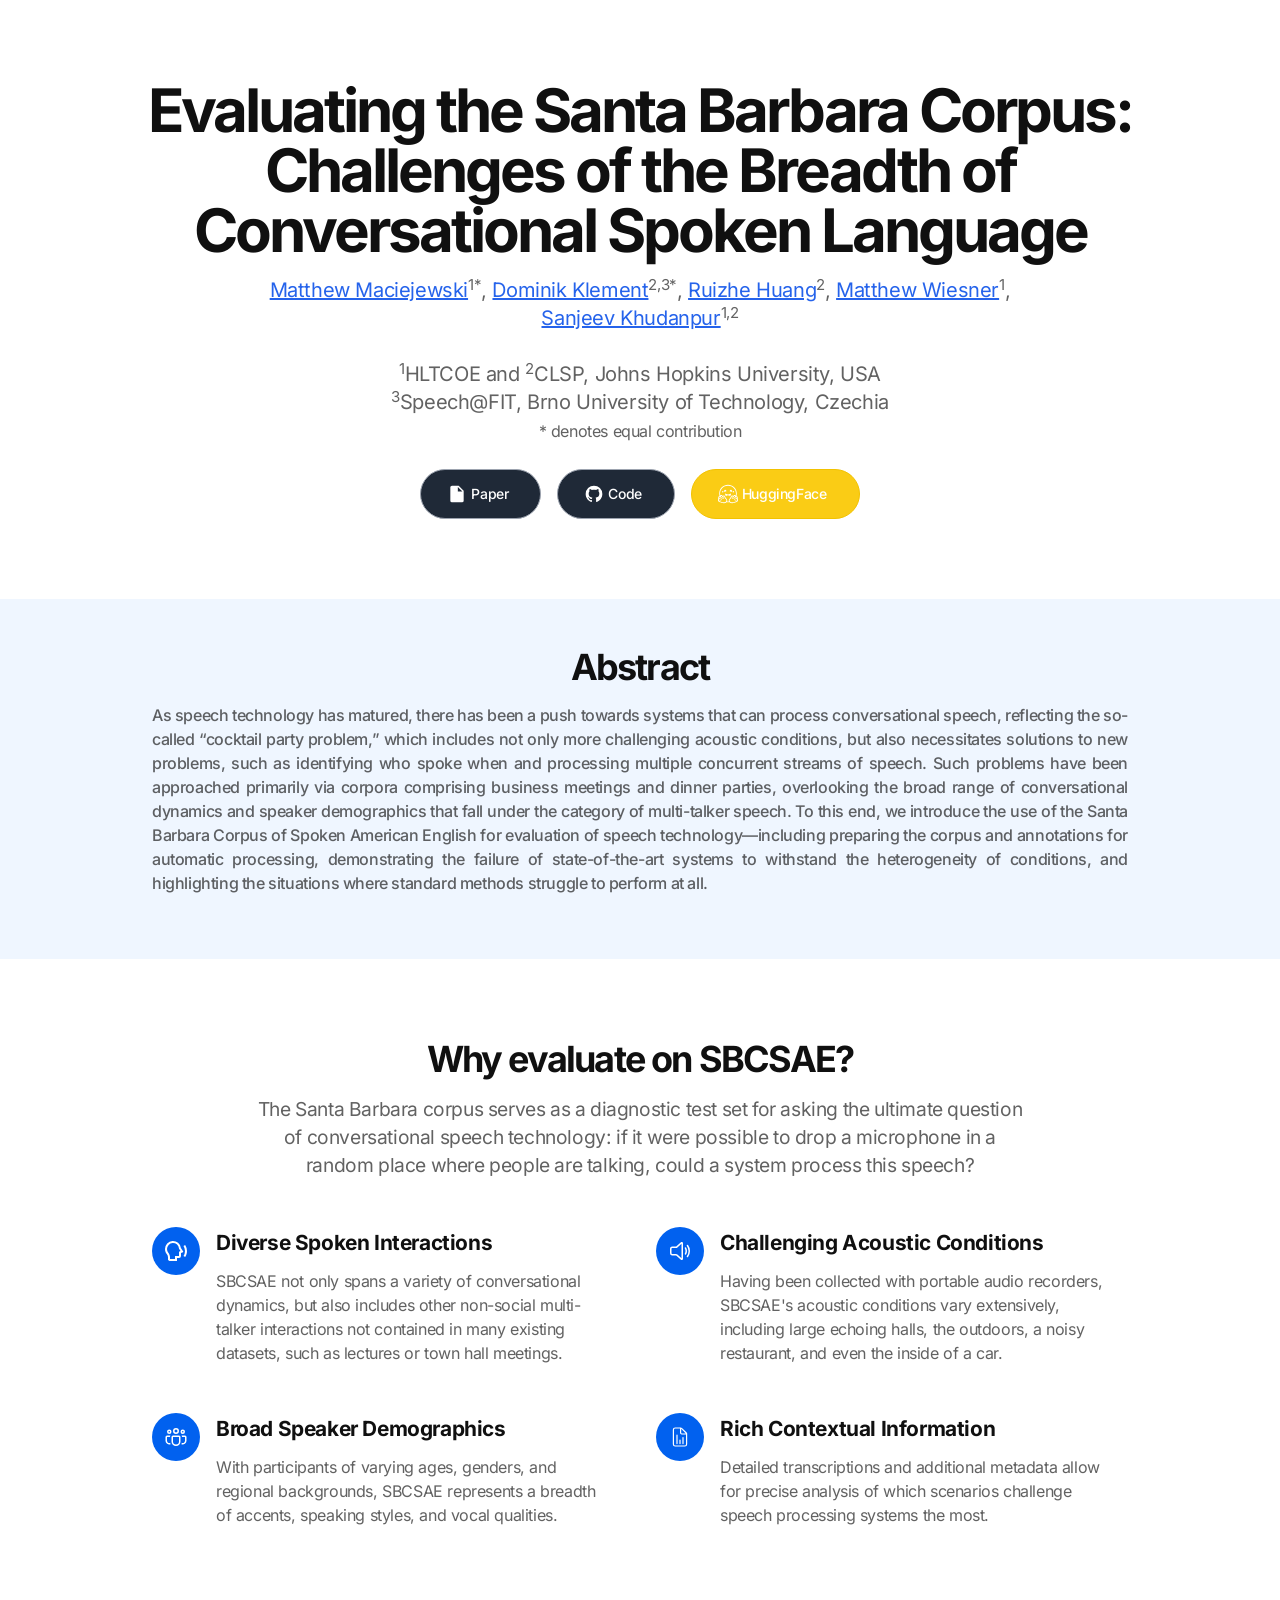
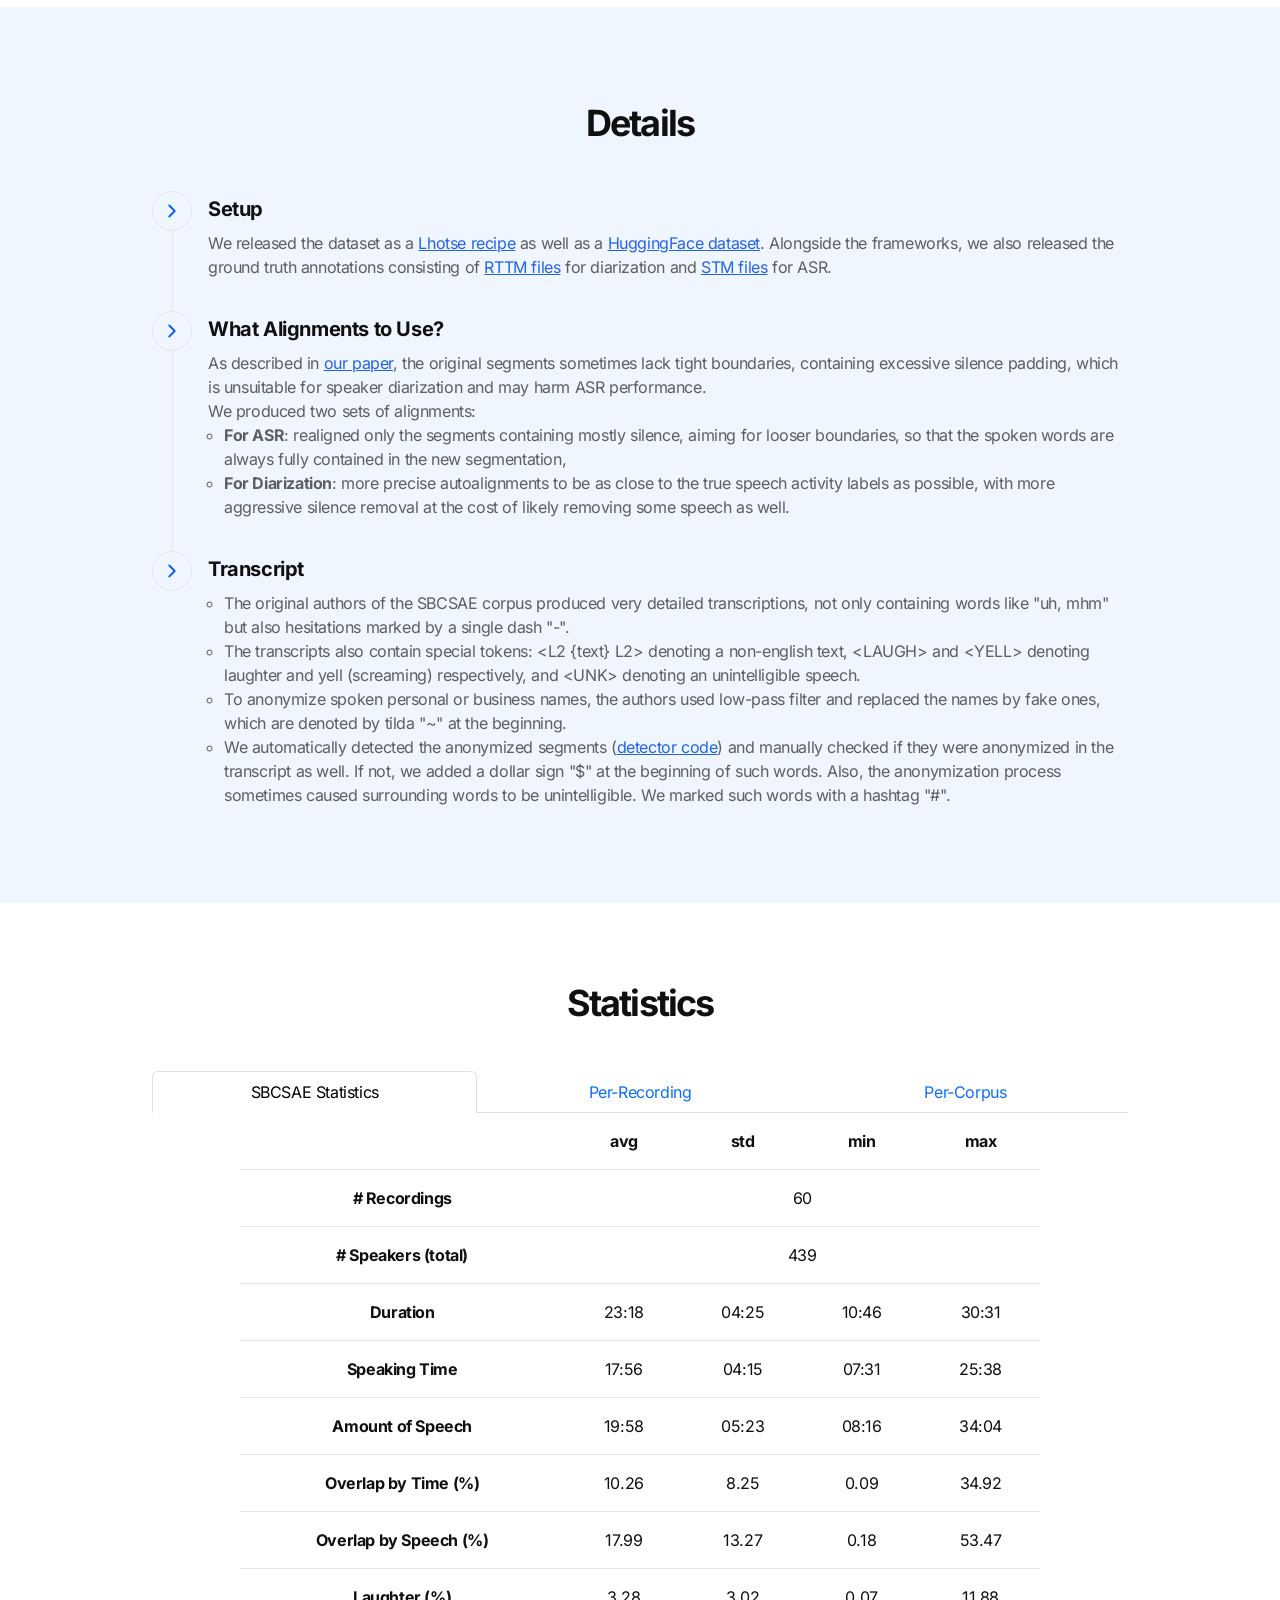
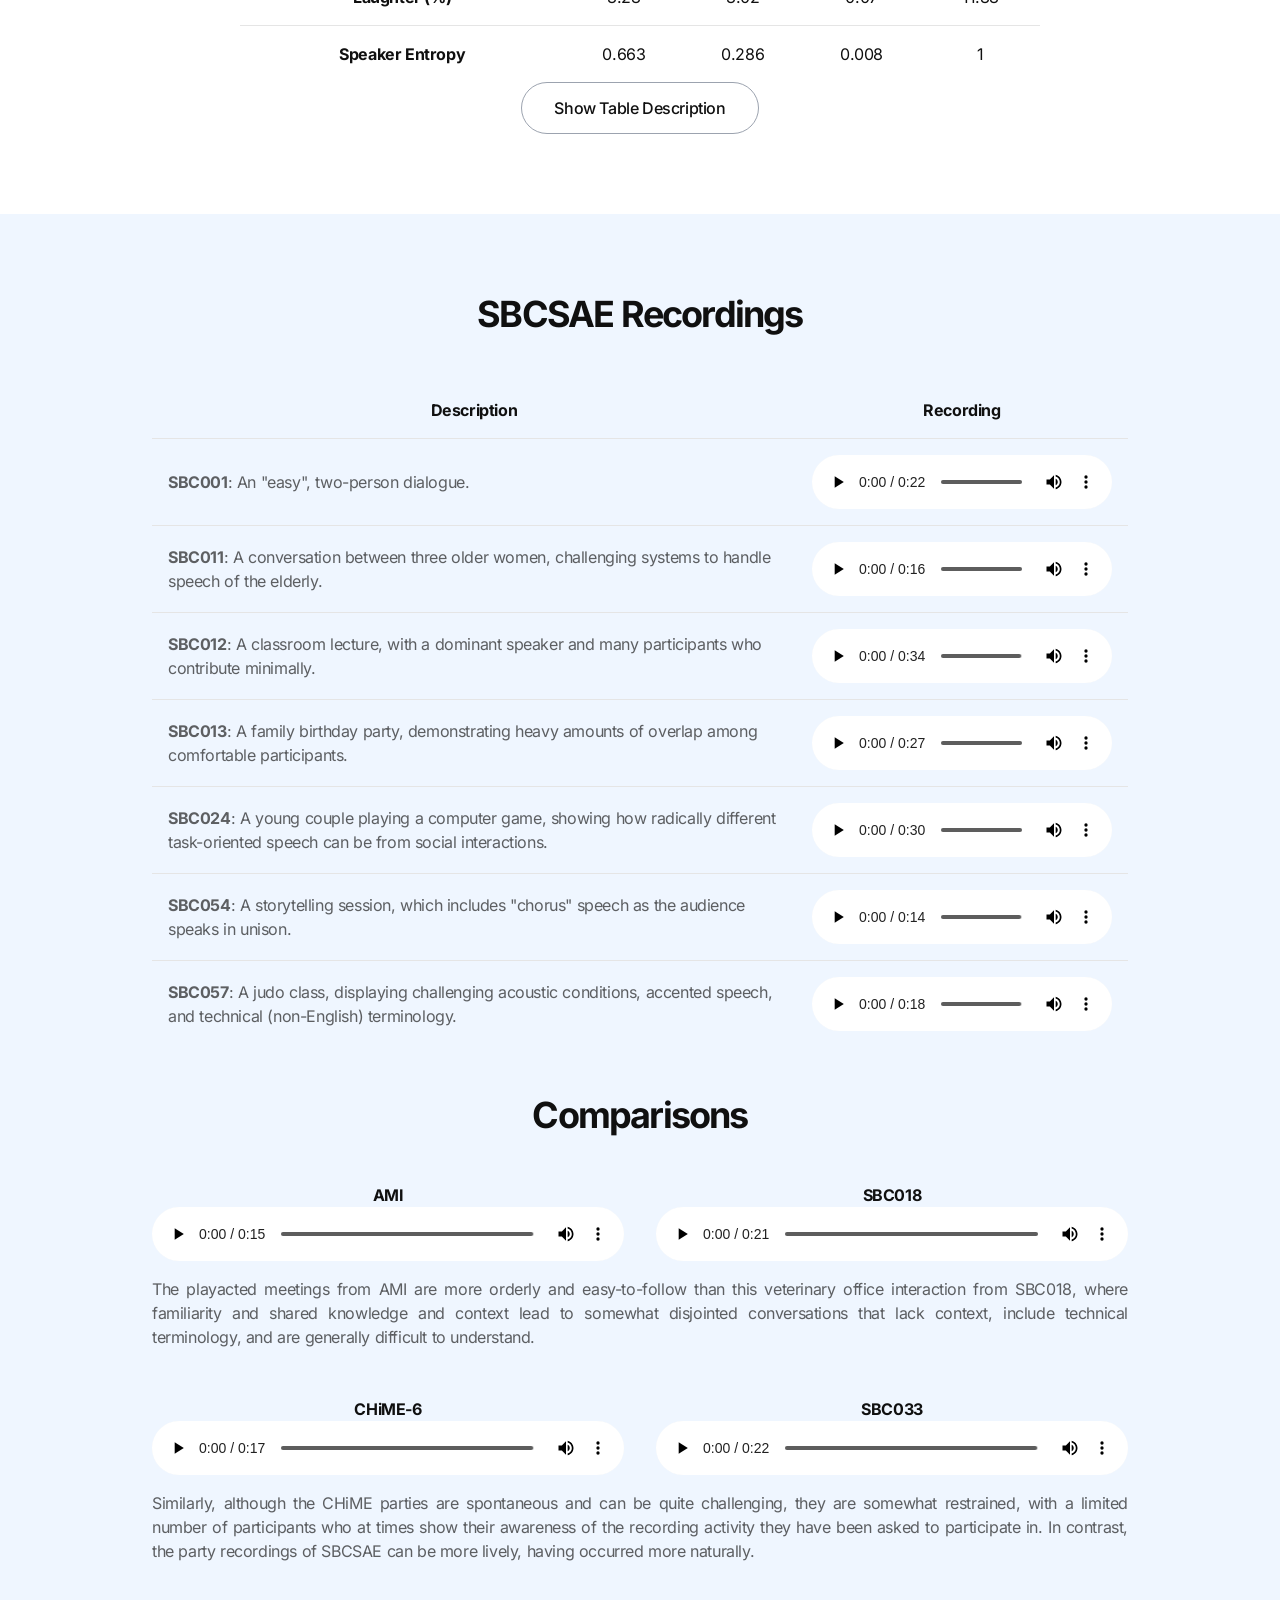
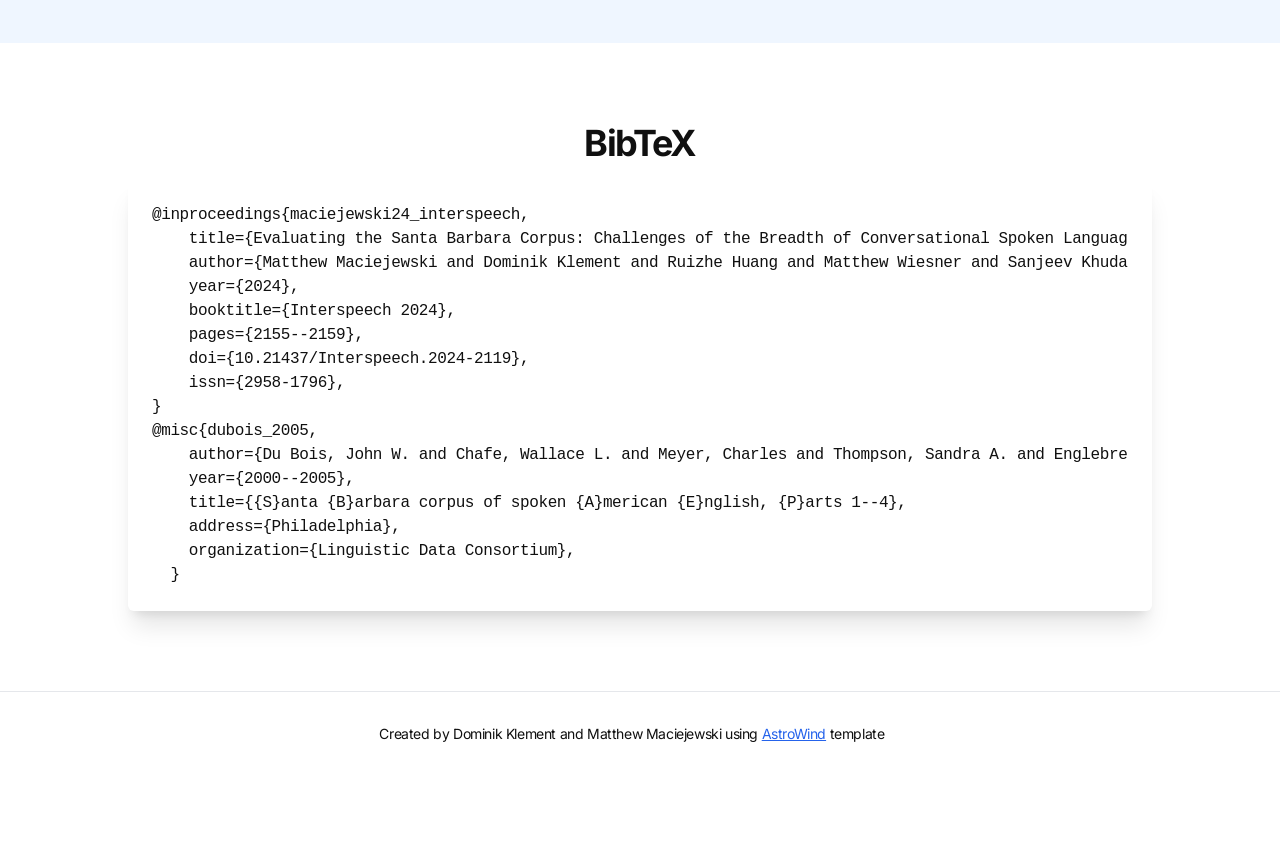
==== commit 142c5e22: "Update page" ====
--- a/index.html
+++ b/index.html
@@ -1,4 +1,4 @@
-<!DOCTYPE html><html class="2xl:text-[20px]" dir="ltr" lang="en"><head><meta charset="UTF-8"><meta content="width=device-width,initial-scale=1" name="viewport"><link href="sitemap-index.xml" rel="sitemap"><link href="assets//favicon.CGiRCjPI.ico" rel="shortcut icon"><link href="assets//favicon.vp_fBu0c.svg" rel="icon" type="image/svg+xml"><link href="assets//favicon.vp_fBu0c.svg" rel="mask-icon" color="#8D46E7"><link href="assets//apple-touch-icon.DHIlG7dp.png" rel="apple-touch-icon" sizes="180x180"><style>:root{--aw-font-sans:'Inter Variable';--aw-font-serif:'Inter Variable';--aw-font-heading:'Inter Variable';--aw-color-primary:rgb(1 97 239);--aw-color-secondary:rgb(1 84 207);--aw-color-accent:rgb(109 40 217);--aw-color-text-heading:rgb(0 0 0);--aw-color-text-default:rgb(16 16 16);--aw-color-text-muted:rgb(16 16 16 / 66%);--aw-color-bg-page:rgb(255 255 255);--aw-color-bg-page-dark:rgb(3 6 32)}.dark{--aw-font-sans:'Inter Variable';--aw-font-serif:'Inter Variable';--aw-font-heading:'Inter Variable';--aw-color-primary:rgb(1 97 239);--aw-color-secondary:rgb(1 84 207);--aw-color-accent:rgb(109 40 217);--aw-color-text-heading:rgb(247, 248, 248);--aw-color-text-default:rgb(229 236 246);--aw-color-text-muted:rgb(229 236 246 / 66%);--aw-color-bg-page:rgb(3 6 32)}.border-1{border-width:1px}.font-size-1rem{font-size:1rem!important}table{width:100%;width:min(900px,100%-3rem);margin-inline:auto;border-collapse:collapse;border-spacing:2rem}caption,td,th{padding:1rem}td,th{border-bottom:1px solid #e5e5e5}td{font-weight:400;font-size:1rem}tr:last-child td{border-bottom:none!important}col:nth-child(2){background:#f4feff}caption,td,th{text-align:center}@media (max-width:650px){td{display:grid;gap:2.5rem;grid-template-columns:1fr 1fr;padding:2rem 2rem}th{display:none}}audio::-webkit-media-controls-panel,audio::-webkit-media-controls-play-button{background-color:#fff;color:#fff}:root,[data-bs-theme=light]{--bs-blue:#0d6efd;--bs-indigo:#6610f2;--bs-purple:#6f42c1;--bs-pink:#d63384;--bs-red:#dc3545;--bs-orange:#fd7e14;--bs-yellow:#ffc107;--bs-green:#198754;--bs-teal:#20c997;--bs-cyan:#0dcaf0;--bs-black:#000;--bs-white:#fff;--bs-gray:#6c757d;--bs-gray-dark:#343a40;--bs-gray-100:#f8f9fa;--bs-gray-200:#e9ecef;--bs-gray-300:#dee2e6;--bs-gray-400:#ced4da;--bs-gray-500:#adb5bd;--bs-gray-600:#6c757d;--bs-gray-700:#495057;--bs-gray-800:#343a40;--bs-gray-900:#212529;--bs-primary:#0d6efd;--bs-secondary:#6c757d;--bs-success:#198754;--bs-info:#0dcaf0;--bs-warning:#ffc107;--bs-danger:#dc3545;--bs-light:#f8f9fa;--bs-dark:#212529;--bs-primary-rgb:13,110,253;--bs-secondary-rgb:108,117,125;--bs-success-rgb:25,135,84;--bs-info-rgb:13,202,240;--bs-warning-rgb:255,193,7;--bs-danger-rgb:220,53,69;--bs-light-rgb:248,249,250;--bs-dark-rgb:33,37,41;--bs-primary-text-emphasis:#052c65;--bs-secondary-text-emphasis:#2b2f32;--bs-success-text-emphasis:#0a3622;--bs-info-text-emphasis:#055160;--bs-warning-text-emphasis:#664d03;--bs-danger-text-emphasis:#58151c;--bs-light-text-emphasis:#495057;--bs-dark-text-emphasis:#495057;--bs-primary-bg-subtle:#cfe2ff;--bs-secondary-bg-subtle:#e2e3e5;--bs-success-bg-subtle:#d1e7dd;--bs-info-bg-subtle:#cff4fc;--bs-warning-bg-subtle:#fff3cd;--bs-danger-bg-subtle:#f8d7da;--bs-light-bg-subtle:#fcfcfd;--bs-dark-bg-subtle:#ced4da;--bs-primary-border-subtle:#9ec5fe;--bs-secondary-border-subtle:#c4c8cb;--bs-success-border-subtle:#a3cfbb;--bs-info-border-subtle:#9eeaf9;--bs-warning-border-subtle:#ffe69c;--bs-danger-border-subtle:#f1aeb5;--bs-light-border-subtle:#e9ecef;--bs-dark-border-subtle:#adb5bd;--bs-white-rgb:255,255,255;--bs-black-rgb:0,0,0;--bs-font-sans-serif:system-ui,-apple-system,'Segoe UI',Roboto,'Helvetica Neue','Noto Sans','Liberation Sans',Arial,sans-serif,'Apple Color Emoji','Segoe UI Emoji','Segoe UI Symbol','Noto Color Emoji';--bs-font-monospace:SFMono-Regular,Menlo,Monaco,Consolas,'Liberation Mono','Courier New',monospace;--bs-gradient:linear-gradient(180deg, rgba(255, 255, 255, 0.15), rgba(255, 255, 255, 0));--bs-body-font-family:var(--bs-font-sans-serif);--bs-body-font-size:1rem;--bs-body-font-weight:400;--bs-body-line-height:1.5;--bs-body-color:#212529;--bs-body-color-rgb:33,37,41;--bs-body-bg:#fff;--bs-body-bg-rgb:255,255,255;--bs-emphasis-color:#000;--bs-emphasis-color-rgb:0,0,0;--bs-secondary-color:rgba(33, 37, 41, 0.75);--bs-secondary-color-rgb:33,37,41;--bs-secondary-bg:#e9ecef;--bs-secondary-bg-rgb:233,236,239;--bs-tertiary-color:rgba(33, 37, 41, 0.5);--bs-tertiary-color-rgb:33,37,41;--bs-tertiary-bg:#f8f9fa;--bs-tertiary-bg-rgb:248,249,250;--bs-heading-color:inherit;--bs-link-color:#0d6efd;--bs-link-color-rgb:13,110,253;--bs-link-decoration:underline;--bs-link-hover-color:#0a58ca;--bs-link-hover-color-rgb:10,88,202;--bs-code-color:#d63384;--bs-highlight-color:#212529;--bs-highlight-bg:#fff3cd;--bs-border-width:1px;--bs-border-style:solid;--bs-border-color:#dee2e6;--bs-border-color-translucent:rgba(0, 0, 0, 0.175);--bs-border-radius:0.375rem;--bs-border-radius-sm:0.25rem;--bs-border-radius-lg:0.5rem;--bs-border-radius-xl:1rem;--bs-border-radius-xxl:2rem;--bs-border-radius-2xl:var(--bs-border-radius-xxl);--bs-border-radius-pill:50rem;--bs-box-shadow:0 0.5rem 1rem rgba(0, 0, 0, 0.15);--bs-box-shadow-sm:0 0.125rem 0.25rem rgba(0, 0, 0, 0.075);--bs-box-shadow-lg:0 1rem 3rem rgba(0, 0, 0, 0.175);--bs-box-shadow-inset:inset 0 1px 2px rgba(0, 0, 0, 0.075);--bs-focus-ring-width:0.25rem;--bs-focus-ring-opacity:0.25;--bs-focus-ring-color:rgba(13, 110, 253, 0.25);--bs-form-valid-color:#198754;--bs-form-valid-border-color:#198754;--bs-form-invalid-color:#dc3545;--bs-form-invalid-border-color:#dc3545}[data-bs-theme=dark]{color-scheme:dark;--bs-body-color:#dee2e6;--bs-body-color-rgb:222,226,230;--bs-body-bg:#212529;--bs-body-bg-rgb:33,37,41;--bs-emphasis-color:#fff;--bs-emphasis-color-rgb:255,255,255;--bs-secondary-color:rgba(222, 226, 230, 0.75);--bs-secondary-color-rgb:222,226,230;--bs-secondary-bg:#343a40;--bs-secondary-bg-rgb:52,58,64;--bs-tertiary-color:rgba(222, 226, 230, 0.5);--bs-tertiary-color-rgb:222,226,230;--bs-tertiary-bg:#2b3035;--bs-tertiary-bg-rgb:43,48,53;--bs-primary-text-emphasis:#6ea8fe;--bs-secondary-text-emphasis:#a7acb1;--bs-success-text-emphasis:#75b798;--bs-info-text-emphasis:#6edff6;--bs-warning-text-emphasis:#ffda6a;--bs-danger-text-emphasis:#ea868f;--bs-light-text-emphasis:#f8f9fa;--bs-dark-text-emphasis:#dee2e6;--bs-primary-bg-subtle:#031633;--bs-secondary-bg-subtle:#161719;--bs-success-bg-subtle:#051b11;--bs-info-bg-subtle:#032830;--bs-warning-bg-subtle:#332701;--bs-danger-bg-subtle:#2c0b0e;--bs-light-bg-subtle:#343a40;--bs-dark-bg-subtle:#1a1d20;--bs-primary-border-subtle:#084298;--bs-secondary-border-subtle:#41464b;--bs-success-border-subtle:#0f5132;--bs-info-border-subtle:#087990;--bs-warning-border-subtle:#997404;--bs-danger-border-subtle:#842029;--bs-light-border-subtle:#495057;--bs-dark-border-subtle:#343a40;--bs-heading-color:inherit;--bs-link-color:#6ea8fe;--bs-link-hover-color:#8bb9fe;--bs-link-color-rgb:110,168,254;--bs-link-hover-color-rgb:139,185,254;--bs-code-color:#e685b5;--bs-highlight-color:#dee2e6;--bs-highlight-bg:#664d03;--bs-border-color:#495057;--bs-border-color-translucent:rgba(255, 255, 255, 0.15);--bs-form-valid-color:#75b798;--bs-form-valid-border-color:#75b798;--bs-form-invalid-color:#ea868f;--bs-form-invalid-border-color:#ea868f}.nav{--bs-nav-link-padding-x:1rem;--bs-nav-link-padding-y:0.5rem;--bs-nav-link-font-weight: ;--bs-nav-link-color:var(--bs-link-color);--bs-nav-link-hover-color:var(--bs-link-hover-color);--bs-nav-link-disabled-color:var(--bs-secondary-color);display:flex;flex-wrap:wrap;padding-left:0;margin-bottom:0;list-style:none}.nav-link{display:block;padding:var(--bs-nav-link-padding-y) var(--bs-nav-link-padding-x);font-size:var(--bs-nav-link-font-size);font-weight:var(--bs-nav-link-font-weight);color:var(--bs-nav-link-color);text-decoration:none;background:0 0;border:0;transition:color .15s ease-in-out,background-color .15s ease-in-out,border-color .15s ease-in-out}@media (prefers-reduced-motion:reduce){.nav-link{transition:none}}.nav-link:focus,.nav-link:hover{color:var(--bs-nav-link-hover-color)}.nav-link:focus-visible{outline:0;box-shadow:0 0 0 .25rem rgba(13,110,253,.25)}.nav-link.disabled,.nav-link:disabled{color:var(--bs-nav-link-disabled-color);pointer-events:none;cursor:default}.nav-tabs{--bs-nav-tabs-border-width:var(--bs-border-width);--bs-nav-tabs-border-color:var(--bs-border-color);--bs-nav-tabs-border-radius:var(--bs-border-radius);--bs-nav-tabs-link-hover-border-color:var(--bs-secondary-bg) var(--bs-secondary-bg) var(--bs-border-color);--bs-nav-tabs-link-active-color:var(--bs-emphasis-color);--bs-nav-tabs-link-active-bg:var(--bs-body-bg);--bs-nav-tabs-link-active-border-color:var(--bs-border-color) var(--bs-border-color) var(--bs-body-bg);border-bottom:var(--bs-nav-tabs-border-width) solid var(--bs-nav-tabs-border-color)}.nav-tabs .nav-link{margin-bottom:calc(-1 * var(--bs-nav-tabs-border-width));border:var(--bs-nav-tabs-border-width) solid transparent;border-top-left-radius:var(--bs-nav-tabs-border-radius);border-top-right-radius:var(--bs-nav-tabs-border-radius)}.nav-tabs .nav-link:focus,.nav-tabs .nav-link:hover{isolation:isolate;border-color:var(--bs-nav-tabs-link-hover-border-color)}.nav-tabs .nav-item.show .nav-link,.nav-tabs .nav-link.active{color:var(--bs-nav-tabs-link-active-color);background-color:var(--bs-nav-tabs-link-active-bg);border-color:var(--bs-nav-tabs-link-active-border-color)}.nav-tabs .dropdown-menu{margin-top:calc(-1 * var(--bs-nav-tabs-border-width));border-top-left-radius:0;border-top-right-radius:0}.tab-content>.tab-pane{display:none}.tab-content>.active{display:block}.fade{transition:opacity .15s linear}@media (prefers-reduced-motion:reduce){.fade{transition:none}}.fade:not(.show){opacity:0}.collapse{visibility:visible!important}.collapse:not(.show){display:none}.collapsing{height:0;overflow:hidden;transition:height .35s ease}@media (prefers-reduced-motion:reduce){.collapsing{transition:none}}.collapsing.collapse-horizontal{width:0;height:auto;transition:width .35s ease}@media (prefers-reduced-motion:reduce){.collapsing.collapse-horizontal{transition:none}}</style><script>!function(){const e="light:only";function t(e){"dark"===e?document.documentElement.classList.add("dark"):document.documentElement.classList.remove("dark");const t=document.querySelectorAll("[data-aw-toggle-color-scheme] > input");t&&t.length&&t.forEach((t=>{t.checked="dark"!==e}))}e&&e.endsWith(":only")||!localStorage.theme?t(e.replace(":only","")):"dark"===localStorage.theme||!("theme"in localStorage)&&window.matchMedia("(prefers-color-scheme: dark)").matches?t("dark"):t("light")}()</script><title>SBCSAE: Evaluating the Santa Barbara Corpus</title><meta content="Evaluating the Santa Barbara Corpus: Challenges of the Breadth of Conversational Spoken Language" name="description"><meta content="index,follow" name="robots"><link href="https://domklement.github.io" rel="canonical"><meta content="SBCSAE: Evaluating the Santa Barbara Corpus" property="og:title"><meta content="Evaluating the Santa Barbara Corpus: Challenges of the Breadth of Conversational Spoken Language" property="og:description"><meta content="https://domklement.github.io" property="og:url"><meta content="website" property="og:type"><meta content="https://domklement.github.io/sbcsae/assets//default.CczmzLWf_1yk8fz.webp" property="og:image"><meta content="en" property="og:locale"><meta content="SBCSAE: Evaluating the Santa Barbara Corpus" property="og:site_name"><meta content="summary_large_image" name="twitter:card"><meta content="@onwidget" name="twitter:site"><meta content="@onwidget" name="twitter:creator"><meta content="true" name="astro-view-transitions-enabled"><meta content="swap" name="astro-view-transitions-fallback"><script src="https://cdn.jsdelivr.net/npm/bootstrap@5.1.3/dist/js/bootstrap.bundle.min.js" crossorigin="anonymous" integrity="sha384-ka7Sk0Gln4gmtz2MlQnikT1wXgYsOg+OMhuP+IlRH9sENBO0LRn5q+8nbTov4+1p"></script><link href="assets//privacy.DiD6aKRY.css" rel="stylesheet"><script src="assets//hoisted.CDxccyyX.js" type="module"></script></head><body class="antialiased bg-page text-default tracking-tight"><main><section class="relative not-prose md:-mt-[76px]"><div class="absolute inset-0 pointer-events-none" aria-hidden="true"></div><div class="mx-auto relative px-4 max-w-7xl sm:px-6"><div class="pointer-events-none md:pt-[76px] pt-0"></div><div class="md:py-20 py-12"><div class="text-center max-w-5xl md:pb-16 mx-auto pb-0"><h1 class="font-bold font-heading leading-tighter tracking-tighter mb-4 dark:text-gray-200 md:text-6xl text-5xl">Evaluating the Santa Barbara Corpus: Challenges of the Breadth of Conversational Spoken Language</h1><div class="mx-auto max-w-3xl"><p class="text-muted text-xl dark:text-slate-300 mb-6"><a class="dark:text-muted text-blue-600 underline" href="https://www.mmaciejewski.com/" target="_blank">Matthew Maciejewski</a><sup>1*</sup>, <a class="dark:text-muted text-blue-600 underline" href="https://www.linkedin.com/in/dominik-klement/" target="_blank">Dominik Klement</a><sup>2,3*</sup>, <a class="dark:text-muted text-blue-600 underline" href="https://www.linkedin.com/in/ruizhe-huang-0929644a/" target="_blank">Ruizhe Huang</a><sup>2</sup>, <a class="dark:text-muted text-blue-600 underline" href="https://m-wiesner.github.io/" target="_blank">Matthew Wiesner</a><sup>1</sup>, <a class="dark:text-muted text-blue-600 underline" href="https://engineering.jhu.edu/faculty/sanjeev-khudanpur/" target="_blank">Sanjeev Khudanpur</a><sup>1,2</sup><br><br><sup>1</sup>HLTCOE and <sup>2</sup>CLSP, Johns Hopkins University, USA<br><sup>3</sup>Speech@FIT, Brno University of Technology, Czechia<br><small>* denotes equal contribution</small></p><div class="flex flex-col flex-nowrap gap-4 m-auto max-w-xs sm:flex-row sm:justify-center sm:max-w-md"><div class="flex sm:w-auto w-full"><a class="w-full sm:mb-0 btn-dark" href="https://www.isca-archive.org/interspeech_2024/maciejewski24_interspeech.html" target="_blank" rel="noopener noreferrer"><svg class="-ml-1.5 h-5 inline-block mr-1 rtl:-ml-1.5 rtl:mr-1 w-5" data-icon="mdi:paper" height="1em" viewBox="0 0 24 24" width="1em"><symbol id="ai:mdi:paper"><path d="M13 9V3.5L18.5 9M6 2c-1.11 0-2 .89-2 2v16a2 2 0 0 0 2 2h12a2 2 0 0 0 2-2V8l-6-6z" fill="currentColor"/></symbol><use xlink:href="#ai:mdi:paper"></use></svg>Paper</a></div><div class="flex sm:w-auto w-full"><a class="w-full sm:mb-0 btn-dark" href="https://github.com/mmaciej2/sbcsae_preparation" target="_blank" rel="noopener noreferrer"><svg class="-ml-1.5 h-5 inline-block mr-1 rtl:-ml-1.5 rtl:mr-1 w-5" data-icon="mdi:github" height="1em" viewBox="0 0 24 24" width="1em"><symbol id="ai:mdi:github"><path d="M12 2A10 10 0 0 0 2 12c0 4.42 2.87 8.17 6.84 9.5c.5.08.66-.23.66-.5v-1.69c-2.77.6-3.36-1.34-3.36-1.34c-.46-1.16-1.11-1.47-1.11-1.47c-.91-.62.07-.6.07-.6c1 .07 1.53 1.03 1.53 1.03c.87 1.52 2.34 1.07 2.91.83c.09-.65.35-1.09.63-1.34c-2.22-.25-4.55-1.11-4.55-4.92c0-1.11.38-2 1.03-2.71c-.1-.25-.45-1.29.1-2.64c0 0 .84-.27 2.75 1.02c.79-.22 1.65-.33 2.5-.33s1.71.11 2.5.33c1.91-1.29 2.75-1.02 2.75-1.02c.55 1.35.2 2.39.1 2.64c.65.71 1.03 1.6 1.03 2.71c0 3.82-2.34 4.66-4.57 4.91c.36.31.69.92.69 1.85V21c0 .27.16.59.67.5C19.14 20.16 22 16.42 22 12A10 10 0 0 0 12 2" fill="currentColor"/></symbol><use xlink:href="#ai:mdi:github"></use></svg>Code</a></div><div class="flex sm:w-auto w-full"><a class="w-full sm:mb-0 btn-yellow" href="https://huggingface.co/datasets/dklement/SBCSAE" target="_blank" rel="noopener noreferrer"><svg class="-ml-1.5 h-5 inline-block mr-1 rtl:-ml-1.5 rtl:mr-1 w-5" data-icon="simple-icons:huggingface" height="1em" viewBox="0 0 24 24" width="1em"><symbol id="ai:simple-icons:huggingface"><path d="M1.445 11.506c0 1.102.167 2.158.484 3.156c-.038-.003-.069-.006-.106-.006c-.42 0-.801.16-1.07.452c-.345.373-.498.833-.431 1.293a1.6 1.6 0 0 0 .214.597a1.43 1.43 0 0 0-.484.758c-.065.245-.131.754.215 1.28l-.063.105c-.208.392-.22.837-.037 1.25c.279.626.97 1.118 2.313 1.647c.835.329 1.599.54 1.605.543c1.105.284 2.104.427 2.97.427c1.417 0 2.475-.384 3.152-1.144c1.538.265 2.79.14 3.592.006c.677.755 1.733 1.139 3.147 1.139c.864 0 1.864-.143 2.969-.428c.006-.002.77-.214 1.605-.543c1.343-.53 2.034-1.021 2.313-1.647a1.4 1.4 0 0 0-.037-1.25l-.063-.105c.346-.525.28-1.035.215-1.28a1.43 1.43 0 0 0-.484-.758q.166-.27.215-.597c.066-.46-.087-.92-.432-1.293a1.43 1.43 0 0 0-1.07-.452l-.06.002a10.4 10.4 0 0 0 .485-3.152c0-5.807-4.736-10.514-10.579-10.514c-5.842 0-10.578 4.707-10.578 10.514m10.578-9.483c5.273 0 9.548 4.246 9.548 9.483a9.4 9.4 0 0 1-.27 2.236l-.011-.015a1.42 1.42 0 0 0-1.108-.506c-.352 0-.714.115-1.076.344c-.24.151-.506.422-.78.76c-.253-.35-.607-.584-1.013-.647a1.5 1.5 0 0 0-.235-.018c-.926 0-1.482.8-1.693 1.518c-.105.243-.607 1.348-1.361 2.098c-1.169 1.16-1.446 2.353-.84 3.638a9.3 9.3 0 0 1-2.365-.006c.59-1.212.363-2.439-.843-3.632c-.755-.75-1.256-1.855-1.361-2.098c-.21-.718-.767-1.518-1.694-1.518q-.117 0-.234.018c-.406.063-.76.297-1.014.646c-.273-.337-.539-.608-.779-.76c-.362-.228-.724-.343-1.076-.343c-.427 0-.81.17-1.082.478a9.4 9.4 0 0 1-.26-2.193c0-5.237 4.275-9.483 9.547-9.483m-3.379 4.98a1.36 1.36 0 0 0-.629 2.563c.351.186.489-.526.836-.648c.311-.11.841.399 1.008.086a1.36 1.36 0 0 0-.562-1.84a1.4 1.4 0 0 0-.653-.16m6.84 0a1.36 1.36 0 0 0-1.215 2c.168.314.698-.195 1.009-.085c.347.122.486.835.838.648a1.36 1.36 0 0 0 .562-1.84a1.37 1.37 0 0 0-1.193-.722M5.729 8.423a.877.877 0 0 0-.877.877c0 .484.393.877.877.877a.877.877 0 0 0 .877-.877a.877.877 0 0 0-.877-.877m12.644 0a.88.88 0 0 0-.88.877a.88.88 0 0 0 .88.877a.877.877 0 0 0 .876-.877a.877.877 0 0 0-.877-.877m-9.58 3.037c-.178-.003-.279.11-.279.416c0 .81.388 2.125 1.428 2.924c.207-.712 1.346-1.283 1.508-1.201c.232.116.22.441.608.726c.388-.285.374-.61.605-.726c.163-.082 1.301.489 1.508 1.201c1.04-.799 1.428-2.114 1.428-2.924c0-1.221-1.583.64-3.541.649c-1.469-.007-2.727-1.056-3.264-1.065m-4.48 3.018c.58.365 1.696 2.275 2.106 3.018a.66.66 0 0 0 .582.353c.418 0 .746-.414.039-.94c-1.064-.79-.692-2.084-.184-2.164a.4.4 0 0 1 .066-.004c.462 0 .666.79.666.79s.596 1.49 1.622 2.508c.942.935 1.062 1.703.496 2.666c-.016-.004-.016.023-.148.215a1.9 1.9 0 0 1-.72.615c-.505.227-1.139.27-1.783.27a11.8 11.8 0 0 1-2.697-.337c-.03-.007-3.65-.956-3.192-1.822c.077-.145.204-.203.364-.203c.646 0 1.823.955 2.328.955c.113 0 .196-.086.228-.203c.225-.805-3.278-1.052-2.984-2.164c.052-.197.193-.276.39-.276c.854 0 2.77 1.493 3.173 1.493q.046 0 .064-.028c.201-.322.11-.586-1.309-1.44c-1.418-.853-2.431-1.328-1.865-1.94c.065-.072.157-.102.27-.102c.86 0 2.894 1.84 2.894 1.84s.549.568.881.568a.2.2 0 0 0 .186-.105c.235-.395-2.186-2.219-2.323-2.971c-.092-.51.064-.768.356-.768c0 .008.17-.029.494.176m16.226.592c-.137.752-2.558 2.576-2.323 2.97c.044.074.11.106.186.106c.332 0 .88-.568.88-.568s2.034-1.84 2.896-1.84c.112 0 .204.03.269.101c.566.613-.447 1.088-1.865 1.942c-1.419.853-1.51 1.116-1.309 1.44q.018.027.064.027c.402 0 2.318-1.493 3.172-1.493c.198 0 .34.079.391.276c.294 1.112-3.21 1.36-2.984 2.164c.032.117.115.203.228.203c.505 0 1.682-.955 2.328-.955c.16 0 .287.058.364.203c.459.866-3.163 1.815-3.192 1.822c-.596.154-1.66.336-2.697.336c-.636 0-1.261-.04-1.764-.26a1.9 1.9 0 0 1-.739-.624c-.04-.069-.102-.148-.142-.205c-.573-.968-.455-1.738.49-2.676c1.026-1.019 1.621-2.508 1.621-2.508s.205-.79.666-.79a.4.4 0 0 1 .067.004c.508.08.88 1.374-.184 2.165c-.707.525-.38.94.04.94a.66.66 0 0 0 .581-.354c.41-.743 1.527-2.653 2.106-3.018c.559-.353.99-.182.85.592" fill="currentColor"/></symbol><use xlink:href="#ai:simple-icons:huggingface"></use></svg>HuggingFace</a></div></div></div></div><div></div></div></div></section><section class="not-prose bg-blue-50 dark:bg-slate-800"><div class="text-center mx-auto font-medium max-w-6xl md:pt-12 px-4 py-4 sm:px-6 text-md"><div class="text-center md:mx-auto mb-8 md:mb-12 max-w-5xl md:px-6 px-4"><h2 class="font-bold font-heading leading-tighter tracking-tighter text-heading md:text-4xl text-3xl">Abstract</h2><p style="font-size:1.2rem" class="text-muted text-justify font-size-1rem mt-4">As speech technology has matured, there has been a push towards systems that can process conversational speech, reflecting the so-called “cocktail party problem,” which includes not only more challenging acoustic conditions, but also necessitates solutions to new problems, such as identifying who spoke when and processing multiple concurrent streams of speech. Such problems have been approached primarily via corpora comprising business meetings and dinner parties, overlooking the broad range of conversational dynamics and speaker demographics that fall under the category of multi-talker speech. To this end, we introduce the use of the Santa Barbara Corpus of Spoken American English for evaluation of speech technology—including preparing the corpus and annotations for automatic processing, demonstrating the failure of state-of-the-art systems to withstand the heterogeneity of conditions, and highlighting the situations where standard methods struggle to perform at all.</p></div></div></section><section class="relative not-prose scroll-mt-[72px]" id="features"><div class="absolute inset-0 pointer-events-none -z-[1]" aria-hidden="true"><div class="absolute inset-0"></div></div><div class="mx-auto relative px-4 lg:py-20 md:px-6 md:py-16 py-12 text-default max-w-5xl"><div class="text-center md:mx-auto mb-8 md:mb-12 max-w-3xl"><h2 class="font-bold font-heading leading-tighter tracking-tighter text-heading md:text-4xl text-3xl">Why evaluate on SBCSAE?</h2><p style="font-size:1.2rem" class="text-muted mt-4 text-xl">The Santa Barbara corpus serves as a diagnostic test set for asking the ultimate question of conversational speech technology: if it were possible to drop a microphone in a random place where people are talking, could a system process this speech?</p></div><div class="mx-auto gap-8 grid md:gap-y-12 sm:grid-cols-2"><div><div class="flex flex-row max-w-md"><div class="flex justify-center"><svg class="mr-4 rtl:ml-4 rtl:mr-0 bg-primary h-10 md:h-12 md:p-3 md:w-12 p-2 rounded-full text-white w-10" data-icon="ri:speak-line" height="1em" viewBox="0 0 24 24" width="1em"><symbol id="ai:ri:speak-line"><path d="M16.934 8.965A8.002 8.002 0 0 0 1 10c0 1.892.657 3.631 1.756 5.001C3.564 16.01 4 17.125 4 18.306V22h9l.001-3H15a2 2 0 0 0 2-2v-2.929l1.96-.84c.342-.146.372-.494.224-.727zM3 10a6 6 0 0 1 11.95-.779l.057.442l1.543 2.425l-1.55.664V17h-3.998L11 20H6v-1.694c0-1.639-.591-3.192-1.685-4.556A5.97 5.97 0 0 1 3 10m18.154 8.102l-1.665-1.11A8.96 8.96 0 0 0 21 12a8.96 8.96 0 0 0-1.51-4.993l1.664-1.11A10.95 10.95 0 0 1 23 12c0 2.258-.68 4.356-1.846 6.102" fill="currentColor"/></symbol><use xlink:href="#ai:ri:speak-line"></use></svg></div><div class="mt-0.5"><h3 class="font-bold text-xl md:text-[1.3rem]">Diverse Spoken Interactions</h3><p class="text-muted mt-3">SBCSAE not only spans a variety of conversational dynamics, but also includes other non-social multi-talker interactions not contained in many existing datasets, such as lectures or town hall meetings.</p></div></div></div><div><div class="flex flex-row max-w-md"><div class="flex justify-center"><svg class="mr-4 rtl:ml-4 rtl:mr-0 bg-primary h-10 md:h-12 md:p-3 md:w-12 p-2 rounded-full text-white w-10" data-icon="fluent:speaker-2-24-regular" height="1em" viewBox="0 0 24 24" width="1em"><symbol id="ai:fluent:speaker-2-24-regular"><path d="M15 4.25c0-1.08-1.274-1.651-2.08-.935L8.427 7.31a.75.75 0 0 1-.498.19H4.25A2.25 2.25 0 0 0 2 9.748v4.497a2.25 2.25 0 0 0 2.25 2.25h3.68a.75.75 0 0 1 .498.19l4.491 3.993c.806.717 2.081.145 2.081-.934zM9.425 8.43L13.5 4.806v14.382l-4.075-3.623a2.25 2.25 0 0 0-1.495-.569H4.25a.75.75 0 0 1-.75-.75V9.748a.75.75 0 0 1 .75-.75h3.68a2.25 2.25 0 0 0 1.495-.568m9.567-2.533a.75.75 0 0 1 1.049.156A9.96 9.96 0 0 1 22 12a9.96 9.96 0 0 1-1.96 5.947a.75.75 0 1 1-1.205-.893A8.46 8.46 0 0 0 20.5 12a8.46 8.46 0 0 0-1.665-5.053a.75.75 0 0 1 .157-1.05m-1.849 2.472a.75.75 0 0 1 1.017.302c.536.991.84 2.125.84 3.329a7 7 0 0 1-.84 3.328a.75.75 0 0 1-1.32-.714c.42-.777.66-1.667.66-2.615a5.5 5.5 0 0 0-.66-2.614a.75.75 0 0 1 .303-1.016" fill="currentColor"/></symbol><use xlink:href="#ai:fluent:speaker-2-24-regular"></use></svg></div><div class="mt-0.5"><h3 class="font-bold text-xl md:text-[1.3rem]">Challenging Acoustic Conditions</h3><p class="text-muted mt-3">Having been collected with portable audio recorders, SBCSAE's acoustic conditions vary extensively, including large echoing halls, the outdoors, a noisy restaurant, and even the inside of a car.</p></div></div></div><div><div class="flex flex-row max-w-md"><div class="flex justify-center"><svg class="mr-4 rtl:ml-4 rtl:mr-0 bg-primary h-10 md:h-12 md:p-3 md:w-12 p-2 rounded-full text-white w-10" data-icon="fluent:people-team-16-regular" height="1em" viewBox="0 0 16 16" width="1em"><symbol id="ai:fluent:people-team-16-regular"><path d="M6.002 4a1.998 1.998 0 1 1 3.996 0a1.998 1.998 0 0 1-3.996 0M8 3.002a.998.998 0 1 0 0 1.996a.998.998 0 0 0 0-1.996M11 4.5a1.5 1.5 0 1 1 3 0a1.5 1.5 0 0 1-3 0m1.5-.5a.5.5 0 1 0 0 1a.5.5 0 0 0 0-1m-9-1a1.5 1.5 0 1 0 0 3a1.5 1.5 0 0 0 0-3M3 4.5a.5.5 0 1 1 1 0a.5.5 0 0 1-1 0M4.268 7A2 2 0 0 0 4 8H2v2.5a1.5 1.5 0 0 0 2.096 1.377c.074.331.19.647.34.942A2.5 2.5 0 0 1 1 10.5V8a1 1 0 0 1 1-1zm7.296 5.819A2.5 2.5 0 0 0 15 10.5V8a1 1 0 0 0-1-1h-2.268c.17.294.268.635.268 1h2v2.5a1.5 1.5 0 0 1-2.096 1.377q-.114.498-.34.942M6 6.999a1 1 0 0 0-1 1V11a3 3 0 0 0 6 0V8a1 1 0 0 0-1-1zm0 1h4V11a2 2 0 0 1-4 0z" fill="currentColor"/></symbol><use xlink:href="#ai:fluent:people-team-16-regular"></use></svg></div><div class="mt-0.5"><h3 class="font-bold text-xl md:text-[1.3rem]">Broad Speaker Demographics</h3><p class="text-muted mt-3">With participants of varying ages, genders, and regional backgrounds, SBCSAE represents a breadth of accents, speaking styles, and vocal qualities.</p></div></div></div><div><div class="flex flex-row max-w-md"><div class="flex justify-center"><svg class="mr-4 rtl:ml-4 rtl:mr-0 bg-primary h-10 md:h-12 md:p-3 md:w-12 p-2 rounded-full text-white w-10" data-icon="fluent:document-data-20-regular" height="1em" viewBox="0 0 20 20" width="1em"><symbol id="ai:fluent:document-data-20-regular"><path d="M8 8.5a.5.5 0 0 0-1 0v7a.5.5 0 0 0 1 0zm2 3.5a.5.5 0 0 1 .5.5v3a.5.5 0 0 1-1 0v-3a.5.5 0 0 1 .5-.5m3-1.5a.5.5 0 0 0-1 0v5a.5.5 0 0 0 1 0zM4 4a2 2 0 0 1 2-2h4.586a1.5 1.5 0 0 1 1.06.44l3.915 3.914A1.5 1.5 0 0 1 16 7.414V16a2 2 0 0 1-2 2H6a2 2 0 0 1-2-2zm2-1a1 1 0 0 0-1 1v12a1 1 0 0 0 1 1h8a1 1 0 0 0 1-1V8h-3.5A1.5 1.5 0 0 1 10 6.5V3zm5.5 4h3.293L11 3.207V6.5a.5.5 0 0 0 .5.5" fill="currentColor"/></symbol><use xlink:href="#ai:fluent:document-data-20-regular"></use></svg></div><div class="mt-0.5"><h3 class="font-bold text-xl md:text-[1.3rem]">Rich Contextual Information</h3><p class="text-muted mt-3">Detailed transcriptions and additional metadata allow for precise analysis of which scenarios challenge speech processing systems the most.</p></div></div></div></div></div></section><section class="relative not-prose scroll-mt-[72px]"><div class="absolute inset-0 pointer-events-none -z-[1]" aria-hidden="true"><div class="absolute inset-0 bg-blue-50 dark:bg-transparent"></div></div><div class="mx-auto relative px-4 lg:py-20 md:px-6 md:py-16 py-12 text-default max-w-5xl"><div class="flex flex-col gap-8 md:gap-12"><div class="w-full md:py-4 md:self-center"><div class="text-center md:mx-auto mb-8 md:mb-12 max-w-3xl"><h2 class="font-bold font-heading leading-tighter tracking-tighter text-heading text-3xl lg:text-4xl">Details</h2></div><div class=""><div class="flex"><div class="flex items-center flex-col mr-4 rtl:ml-4 rtl:mr-0"><div><div class="flex justify-center items-center"><svg class="h-10 p-2 rounded-full w-10 border-1 dark:border-blue-700 dark:text-slate-200 text-primary" data-icon="tabler:chevron-right" height="1em" viewBox="0 0 24 24" width="1em"><symbol id="ai:tabler:chevron-right"><path d="m9 6l6 6l-6 6" fill="none" stroke="currentColor" stroke-linecap="round" stroke-linejoin="round" stroke-width="2"/></symbol><use xlink:href="#ai:tabler:chevron-right"></use></svg></div></div><div class="bg-black/10 dark:bg-slate-400/50 h-full w-px" style="background-color:#e5e7eb!important"></div></div><div class="pt-1 pb-8"><p class="font-bold text-xl">Setup</p><p class="text-muted mt-2">We released the dataset as a <a class="dark:text-muted text-blue-600 underline" href="https://github.com/lhotse-speech/lhotse/tree/master/lhotse/recipes/sbcsae.py" target="_blank">Lhotse recipe</a> as well as a <a class="dark:text-muted text-blue-600 underline" href="https://huggingface.co/datasets/dklement/SBCSAE" target="_blank">HuggingFace dataset</a>. Alongside the frameworks, we also released the ground truth annotations consisting of <a class="dark:text-muted text-blue-600 underline" href="https://github.com/mmaciej2/sbcsae_preparation/tree/main/Diarization" target="_blank">RTTM files</a> for diarization and <a class="dark:text-muted text-blue-600 underline" href="https://github.com/mmaciej2/sbcsae_preparation/tree/main/ASR" target="_blank">STM files</a> for ASR.</p></div></div><div class="flex"><div class="flex items-center flex-col mr-4 rtl:ml-4 rtl:mr-0"><div><div class="flex justify-center items-center"><svg class="h-10 p-2 rounded-full w-10 border-1 dark:border-blue-700 dark:text-slate-200 text-primary" data-icon="tabler:chevron-right" height="1em" viewBox="0 0 24 24" width="1em"><use xlink:href="#ai:tabler:chevron-right"></use></svg></div></div><div class="bg-black/10 dark:bg-slate-400/50 h-full w-px" style="background-color:#e5e7eb!important"></div></div><div class="pt-1 pb-8"><p class="font-bold text-xl">What Alignments to Use?</p><p class="text-muted mt-2">As described in <a class="dark:text-muted text-blue-600 underline" href="https://www.isca-archive.org/interspeech_2024/maciejewski24_interspeech.html" target="_blank">our paper</a>, the original segments sometimes lack tight boundaries, containing excessive silence padding, which is unsuitable for speaker diarization and may harm ASR performance.<br>We produced two sets of alignments:</p><ul class="text-muted" style="list-style:circle;margin-left:1rem"><li><b>For ASR</b>: realigned only the segments containing mostly silence, aiming for looser boundaries, so that the spoken words are always fully contained in the new segmentation,</li><li><b>For Diarization</b>: more precise autoalignments to be as close to the true speech activity labels as possible, with more aggressive silence removal at the cost of likely removing some speech as well.</li></ul><p></p></div></div><div class="flex"><div class="flex items-center flex-col mr-4 rtl:ml-4 rtl:mr-0"><div><div class="flex justify-center items-center"><svg class="h-10 p-2 rounded-full w-10 border-1 dark:border-blue-700 dark:text-slate-200 text-primary" data-icon="tabler:chevron-right" height="1em" viewBox="0 0 24 24" width="1em"><use xlink:href="#ai:tabler:chevron-right"></use></svg></div></div></div><div class="pt-1"><p class="font-bold text-xl">Transcript</p><p class="text-muted mt-2"></p><ul class="text-muted" style="list-style:circle;margin-left:1rem"><li>The original authors of the SBCSAE corpus produced very detailed transcriptions, not only containing words like "uh, mhm" but also hesitations marked by a single dash "-".</li><li>The transcripts also contain special tokens: &lt;L2 {text} L2&gt; denoting a non-english text, &lt;LAUGH&gt; and &lt;YELL&gt; denoting laughter and yell (screaming) respectively, and &lt;UNK&gt; denoting an unintelligible speech.</li><li>To anonymize spoken personal or business names, the authors used low-pass filter and replaced the names by fake ones, which are denoted by tilda "~" at the beginning.</li><li>We automatically detected the anonymized segments (<a class="dark:text-muted text-blue-600 underline" href="https://github.com/mmaciej2/sbcsae_anon_detection" target="_blank">detector code</a>) and manually checked if they were anonymized in the transcript as well. If not, we added a dollar sign "$" at the beginning of such words. Also, the anonymization process sometimes caused surrounding words to be unintelligible. We marked such words with a hashtag "#".</li></ul><p></p></div></div></div></div></div></div></section><section class="relative not-prose scroll-mt-[72px]"><div class="absolute inset-0 pointer-events-none -z-[1]" aria-hidden="true"><div class="absolute inset-0"></div></div><div class="mx-auto relative px-4 lg:py-20 md:px-6 md:py-16 py-12 text-default max-w-5xl"><div class="text-center md:mx-auto mb-8 md:mb-12 max-w-3xl"><h2 class="font-bold font-heading leading-tighter tracking-tighter text-heading md:text-4xl text-3xl">Statistics</h2></div><nav><div class="nav nav-tabs" id="nav-tab" role="tablist"><button aria-controls="nav-sbcsae" aria-selected="true" class="nav-link active" data-bs-target="#nav-sbcsae" data-bs-toggle="tab" id="nav-home-tab" role="tab" style="width:33.33333%" type="button">SBCSAE Statistics</button> <button aria-controls="nav-per-rec" aria-selected="false" class="nav-link" data-bs-target="#nav-per-rec" data-bs-toggle="tab" id="nav-profile-tab" role="tab" style="width:33.33333%" type="button">Per-Recording</button> <button aria-controls="nav-corpus" aria-selected="false" class="nav-link" data-bs-target="#nav-corpus" data-bs-toggle="tab" id="nav-home-tab" role="tab" style="width:33.33333%" type="button">Per-Corpus</button></div></nav><div class="tab-content"><div class="fade tab-pane show active" id="nav-sbcsae" role="tabpanel" aria-labelledby="nav-home-tab"><table class="text-center" style="max-width:900px"><thead><tr><th></th><th>avg</th><th>std</th><th>min</th><th>max</th></tr></thead><tbody><tr><td><b># Recordings</b></td><td colspan="4">60</td></tr><tr><td><b># Speakers (total)</b></td><td colspan="4">439</td></tr><tr><td><b>Duration</b></td><td>00:23:18</td><td>00:04:25</td><td>00:10:46</td><td>00:30:31</td></tr><tr><td><b>Speaking Time</b></td><td>00:17:56</td><td>00:04:15</td><td>00:07:31</td><td>00:25:38</td></tr><tr><td><b>Amount of Speech</b></td><td>00:19:58</td><td>00:05:23</td><td>00:08:16</td><td>00:34:04</td></tr><tr><td><b>Overlap by Time (%)</b></td><td>10.256</td><td>8.251</td><td>0.089</td><td>34.918</td></tr><tr><td><b>Overlap by Speech (%)</b></td><td>17.987</td><td>13.272</td><td>0.178</td><td>53.471</td></tr><tr><td><b>Laughter (%)</b></td><td>3.283</td><td>3.022</td><td>0.068</td><td>11.877</td></tr><tr><td><b>Speaker Entropy</b></td><td>0.663</td><td>0.286</td><td>0.008</td><td>1</td></tr></tbody></table></div><div class="fade tab-pane show" id="nav-corpus" role="tabpanel" aria-labelledby="nav-home-tab"><table class="text-center"><thead><tr><th></th><th><b>SBCSAE</b></th><th><b>AliMeeting</b></th><th><b>AMI</b></th><th><b>CHiME-6</b></th><th><b>DIHARD3</b></th><th><b>DiPCo</b></th></tr></thead><tbody><tr><td><b># Recordings</b></td><td>60</td><td>237</td><td>169</td><td>20</td><td>513</td><td>10</td></tr><tr><td><b># Speakers</b></td><td>439</td><td>537</td><td>189</td><td>48</td><td>581</td><td>32</td></tr><tr><td><b>Duration</b></td><td><p style="white-space:nowrap">23:18 &plusmn; 04:25</p></td><td><p style="white-space:nowrap">31:59 &plusmn; 03:09</p></td><td><p style="white-space:nowrap">35:11 &plusmn; 13:32</p></td><td><p style="white-space:nowrap">150:31 &plusmn; 11:26</p></td><td><p style="white-space:nowrap">07:51 &plusmn; 02:52</p></td><td><p style="white-space:nowrap">32:00 &plusmn; 12:12</p></td></tr><tr><td><b>Speaking Time</b></td><td><p style="white-space:nowrap">17:56 &plusmn; 04:15</p></td><td><p style="white-space:nowrap">29:40 &plusmn; 03:18</p></td><td><p style="white-space:nowrap">28:39 &plusmn; 12:36</p></td><td><p style="white-space:nowrap">116:56 &plusmn; 16:18</p></td><td><p style="white-space:nowrap">06:14 &plusmn; 02:51</p></td><td><p style="white-space:nowrap">29:14 &plusmn; 11:00</p></td></tr><tr><td><b>Amount of Speech</b></td><td><p style="white-space:nowrap">19:58 &plusmn; 05:23</p></td><td><p style="white-space:nowrap">39:58 &plusmn; 09:44</p></td><td><p style="white-space:nowrap">32:56 &plusmn; 15:00</p></td><td><p style="white-space:nowrap">168:59 &plusmn; 37:56</p></td><td><p style="white-space:nowrap">06:57 &plusmn; 03:28</p></td><td><p style="white-space:nowrap">39:03 &plusmn; 16:10</p></td></tr><tr><td><b>Overlap by Time (%)</b></td><td><p style="white-space:nowrap">10.256 &plusmn; 8.251</p></td><td><p style="white-space:nowrap">27.247 &plusmn; 18.37</p></td><td><p style="white-space:nowrap">12.858 &plusmn; 6.076</p></td><td><p style="white-space:nowrap">33.189 &plusmn; 10.477</p></td><td><p style="white-space:nowrap">9.401 &plusmn; 10.82</p></td><td><p style="white-space:nowrap">26.94 &plusmn; 7.543</p></td></tr><tr><td><b>Overlap by Speech (%)</b></td><td><p style="white-space:nowrap">17.987 &plusmn; 13.272</p></td><td><p style="white-space:nowrap">41.201 &plusmn; 24.191</p></td><td><p style="white-space:nowrap">23.103 &plusmn; 9.683</p></td><td><p style="white-space:nowrap">51.696 &plusmn; 13.317</p></td><td><p style="white-space:nowrap">16.108 &plusmn; 16.17</p></td><td><p style="white-space:nowrap">43.871 &plusmn; 10.709</p></td></tr><tr><td><b>Speaker Entropy</b></td><td><p>0.663 &plusmn; 0.286</p></td><td><p>0.968 &plusmn; 0.029</p></td><td><p>0.917 &plusmn; 0.08</p></td><td><p>0.985 &plusmn; 0.014</p></td><td><p>0.802 &plusmn; 0.262</p></td><td><p>0.952 &plusmn; 0.034</p></td></tr></tbody></table></div><div class="fade tab-pane" id="nav-per-rec" role="tabpanel" aria-labelledby="nav-profile-tab"><table class="text-center"><thead><th>Recording ID</th><th># Speakers</th><th>Duration</th><th>Speaking Time</th><th>Amount of Speech</th><th>Overlap by Time (%)</th><th>Overlap by Speech (%)</th><th>Laughter (%)</th><th>Speaker Entropy</th></thead><tbody><tr><td><b>SBC001</b></td><td>3</td><td>00:25:16</td><td>00:20:13</td><td>00:20:54</td><td>3.392</td><td>6.562</td><td>0.38</td><td>0.561</td></tr><tr><td><b>SBC002</b></td><td>4</td><td>00:23:57</td><td>00:19:30</td><td>00:22:43</td><td>15.392</td><td>27.355</td><td>7.725</td><td>0.916</td></tr><tr><td><b>SBC003</b></td><td>3</td><td>00:26:07</td><td>00:20:50</td><td>00:23:18</td><td>11.482</td><td>20.86</td><td>3.153</td><td>0.966</td></tr><tr><td><b>SBC004</b></td><td>7</td><td>00:19:22</td><td>00:17:01</td><td>00:19:59</td><td>16.886</td><td>29.234</td><td>6.205</td><td>0.583</td></tr><tr><td><b>SBC005</b></td><td>2</td><td>00:20:28</td><td>00:14:35</td><td>00:15:53</td><td>8.942</td><td>16.418</td><td>7.09</td><td>0.95</td></tr><tr><td><b>SBC006</b></td><td>3</td><td>00:27:16</td><td>00:23:15</td><td>00:25:15</td><td>8.466</td><td>15.699</td><td>7.697</td><td>0.421</td></tr><tr><td><b>SBC007</b></td><td>2</td><td>00:23:05</td><td>00:14:09</td><td>00:14:21</td><td>1.4</td><td>2.762</td><td>0.759</td><td>0.998</td></tr><tr><td><b>SBC008</b></td><td>5</td><td>00:25:25</td><td>00:20:31</td><td>00:22:15</td><td>8.21</td><td>15.324</td><td>1.394</td><td>0.532</td></tr><tr><td><b>SBC009</b></td><td>2</td><td>00:25:00</td><td>00:12:07</td><td>00:12:50</td><td>6.037</td><td>11.387</td><td>8.294</td><td>1</td></tr><tr><td><b>SBC010</b></td><td>2</td><td>00:15:41</td><td>00:14:01</td><td>00:16:30</td><td>16.931</td><td>29.438</td><td>0.403</td><td>0.88</td></tr><tr><td><b>SBC011</b></td><td>4</td><td>00:20:31</td><td>00:15:47</td><td>00:17:14</td><td>8.768</td><td>16.39</td><td>7.532</td><td>0.744</td></tr><tr><td><b>SBC012</b></td><td>12</td><td>00:25:41</td><td>00:19:41</td><td>00:20:11</td><td>2.492</td><td>4.875</td><td>0.32</td><td>0.552</td></tr><tr><td><b>SBC013</b></td><td>6</td><td>00:27:25</td><td>00:24:37</td><td>00:34:04</td><td>31.241</td><td>50.329</td><td>10.743</td><td>0.854</td></tr><tr><td><b>SBC014</b></td><td>5</td><td>00:28:17</td><td>00:23:51</td><td>00:25:01</td><td>4.686</td><td>9.106</td><td>0.662</td><td>0.672</td></tr><tr><td><b>SBC015</b></td><td>3</td><td>00:26:07</td><td>00:22:47</td><td>00:28:27</td><td>22.894</td><td>38.25</td><td>2.639</td><td>0.896</td></tr><tr><td><b>SBC016</b></td><td>4</td><td>00:22:12</td><td>00:19:12</td><td>00:23:01</td><td>19.213</td><td>32.606</td><td>0.622</td><td>0.503</td></tr><tr><td><b>SBC017</b></td><td>2</td><td>00:20:18</td><td>00:17:20</td><td>00:18:58</td><td>9.373</td><td>17.167</td><td>1.506</td><td>0.943</td></tr><tr><td><b>SBC018</b></td><td>5</td><td>00:11:52</td><td>00:07:32</td><td>00:08:16</td><td>9.808</td><td>17.97</td><td>0.537</td><td>0.795</td></tr><tr><td><b>SBC019</b></td><td>6</td><td>00:21:50</td><td>00:17:14</td><td>00:20:45</td><td>18.622</td><td>32.423</td><td>5.884</td><td>0.816</td></tr><tr><td><b>SBC020</b></td><td>4</td><td>00:25:12</td><td>00:21:02</td><td>00:21:08</td><td>0.414</td><td>0.825</td><td>0.431</td><td>0.035</td></tr><tr><td><b>SBC021</b></td><td>113</td><td>00:28:07</td><td>00:20:37</td><td>00:21:14</td><td>2.834</td><td>5.652</td><td>1.419</td><td>0.113</td></tr><tr><td><b>SBC022</b></td><td>3</td><td>00:13:55</td><td>00:08:57</td><td>00:09:25</td><td>5.038</td><td>9.627</td><td>1.804</td><td>0.623</td></tr><tr><td><b>SBC023</b></td><td>16</td><td>00:24:23</td><td>00:22:40</td><td>00:29:03</td><td>24.362</td><td>40.98</td><td>2.957</td><td>0.824</td></tr><tr><td><b>SBC024</b></td><td>2</td><td>00:26:31</td><td>00:11:04</td><td>00:11:59</td><td>8.343</td><td>15.422</td><td>3.946</td><td>0.941</td></tr><tr><td><b>SBC025</b></td><td>2</td><td>00:22:15</td><td>00:18:13</td><td>00:18:15</td><td>0.207</td><td>0.414</td><td>0.068</td><td>0.008</td></tr><tr><td><b>SBC026</b></td><td>11</td><td>00:26:44</td><td>00:21:13</td><td>00:21:39</td><td>2.057</td><td>4.044</td><td>0.131</td><td>0.683</td></tr><tr><td><b>SBC027</b></td><td>37</td><td>00:16:41</td><td>00:13:50</td><td>00:14:09</td><td>2.263</td><td>4.45</td><td>2.458</td><td>0.112</td></tr><tr><td><b>SBC028</b></td><td>4</td><td>00:25:17</td><td>00:21:40</td><td>00:23:59</td><td>10.613</td><td>19.262</td><td>9.888</td><td>0.52</td></tr><tr><td><b>SBC029</b></td><td>2</td><td>00:27:00</td><td>00:18:46</td><td>00:20:32</td><td>9.36</td><td>17.118</td><td>0.957</td><td>1</td></tr><tr><td><b>SBC030</b></td><td>3</td><td>00:25:59</td><td>00:16:40</td><td>00:16:45</td><td>0.522</td><td>1.039</td><td>0.849</td><td>0.045</td></tr><tr><td><b>SBC031</b></td><td>4</td><td>00:24:39</td><td>00:19:34</td><td>00:23:10</td><td>17.799</td><td>30.59</td><td>3.475</td><td>0.851</td></tr><tr><td><b>SBC032</b></td><td>6</td><td>00:27:47</td><td>00:24:00</td><td>00:29:48</td><td>21.301</td><td>36.615</td><td>4.522</td><td>0.605</td></tr><tr><td><b>SBC033</b></td><td>9</td><td>00:10:47</td><td>00:09:52</td><td>00:13:49</td><td>34.918</td><td>53.471</td><td>9.934</td><td>0.897</td></tr><tr><td><b>SBC034</b></td><td>2</td><td>00:24:40</td><td>00:12:00</td><td>00:12:22</td><td>2.974</td><td>5.776</td><td>0.917</td><td>0.828</td></tr><tr><td><b>SBC035</b></td><td>9</td><td>00:19:30</td><td>00:18:28</td><td>00:24:28</td><td>30.748</td><td>47.753</td><td>3.632</td><td>0.688</td></tr><tr><td><b>SBC036</b></td><td>3</td><td>00:26:51</td><td>00:23:31</td><td>00:28:18</td><td>18.572</td><td>32.32</td><td>8.875</td><td>0.956</td></tr><tr><td><b>SBC037</b></td><td>5</td><td>00:26:30</td><td>00:16:56</td><td>00:17:56</td><td>5.695</td><td>10.949</td><td>3.912</td><td>0.735</td></tr><tr><td><b>SBC038</b></td><td>19</td><td>00:24:16</td><td>00:14:47</td><td>00:15:10</td><td>2.518</td><td>4.927</td><td>0.28</td><td>0.203</td></tr><tr><td><b>SBC039</b></td><td>7</td><td>00:25:33</td><td>00:21:32</td><td>00:24:06</td><td>10.406</td><td>19.902</td><td>3.639</td><td>0.488</td></tr><tr><td><b>SBC040</b></td><td>7</td><td>00:22:34</td><td>00:17:53</td><td>00:17:54</td><td>0.089</td><td>0.178</td><td>0.299</td><td>0.079</td></tr><tr><td><b>SBC041</b></td><td>2</td><td>00:20:34</td><td>00:17:37</td><td>00:19:38</td><td>11.47</td><td>20.58</td><td>2.496</td><td>0.848</td></tr><tr><td><b>SBC042</b></td><td>7</td><td>00:19:18</td><td>00:12:34</td><td>00:13:40</td><td>8.534</td><td>15.934</td><td>2.078</td><td>0.766</td></tr><tr><td><b>SBC043</b></td><td>2</td><td>00:25:02</td><td>00:21:12</td><td>00:22:47</td><td>7.477</td><td>13.918</td><td>2.051</td><td>1</td></tr><tr><td><b>SBC044</b></td><td>2</td><td>00:29:07</td><td>00:24:10</td><td>00:25:02</td><td>3.633</td><td>7.012</td><td>3.267</td><td>0.721</td></tr><tr><td><b>SBC045</b></td><td>2</td><td>00:30:15</td><td>00:19:05</td><td>00:19:39</td><td>2.982</td><td>5.792</td><td>3.165</td><td>1</td></tr><tr><td><b>SBC046</b></td><td>3</td><td>00:15:07</td><td>00:12:22</td><td>00:13:02</td><td>5.291</td><td>10.056</td><td>1.363</td><td>0.558</td></tr><tr><td><b>SBC047</b></td><td>2</td><td>00:20:13</td><td>00:16:32</td><td>00:17:47</td><td>7.605</td><td>14.135</td><td>1.806</td><td>0.896</td></tr><tr><td><b>SBC048</b></td><td>5</td><td>00:18:05</td><td>00:13:24</td><td>00:15:57</td><td>18.053</td><td>31.184</td><td>11.877</td><td>0.787</td></tr><tr><td><b>SBC049</b></td><td>11</td><td>00:18:58</td><td>00:16:08</td><td>00:19:44</td><td>20.224</td><td>34.741</td><td>4.882</td><td>0.646</td></tr><tr><td><b>SBC050</b></td><td>5</td><td>00:16:33</td><td>00:11:57</td><td>00:13:53</td><td>14.913</td><td>26.721</td><td>2.747</td><td>0.846</td></tr><tr><td><b>SBC051</b></td><td>5</td><td>00:25:49</td><td>00:22:08</td><td>00:26:03</td><td>16.855</td><td>29.367</td><td>4.619</td><td>0.77</td></tr><tr><td><b>SBC052</b></td><td>4</td><td>00:25:54</td><td>00:21:35</td><td>00:23:38</td><td>9.4</td><td>17.251</td><td>2.258</td><td>0.766</td></tr><tr><td><b>SBC053</b></td><td>10</td><td>00:20:59</td><td>00:14:47</td><td>00:15:25</td><td>4.33</td><td>8.3</td><td>0.239</td><td>0.736</td></tr><tr><td><b>SBC054</b></td><td>8</td><td>00:19:22</td><td>00:14:30</td><td>00:15:16</td><td>5.275</td><td>10.021</td><td>0.584</td><td>0.13</td></tr><tr><td><b>SBC055</b></td><td>7</td><td>00:27:22</td><td>00:19:31</td><td>00:19:40</td><td>0.705</td><td>1.401</td><td>1.522</td><td>0.245</td></tr><tr><td><b>SBC056</b></td><td>6</td><td>00:30:31</td><td>00:25:38</td><td>00:28:26</td><td>10.599</td><td>19.379</td><td>2.929</td><td>0.423</td></tr><tr><td><b>SBC057</b></td><td>7</td><td>00:26:12</td><td>00:15:43</td><td>00:16:08</td><td>2.727</td><td>5.31</td><td>1.942</td><td>0.455</td></tr><tr><td><b>SBC058</b></td><td>2</td><td>00:25:47</td><td>00:17:10</td><td>00:18:08</td><td>5.687</td><td>10.762</td><td>1.252</td><td>0.981</td></tr><tr><td><b>SBC059</b></td><td>4</td><td>00:27:55</td><td>00:24:37</td><td>00:29:59</td><td>20.688</td><td>34.856</td><td>6.492</td><td>0.936</td></tr><tr><td><b>SBC060</b></td><td>2</td><td>00:24:50</td><td>00:18:41</td><td>00:19:22</td><td>3.635</td><td>7.02</td><td>1.476</td><td>0.473</td></tr></tbody></table></div></div><a class="m-auto btn btn-outline-primary table" href="#collapseExample" aria-controls="collapseExample" aria-expanded="false" data-bs-toggle="collapse" id="show-table-description" role="button" style="outline:0!important;box-shadow:none!important">Show Table Description</a><div class="collapse mt-8" id="collapseExample"><div><p class="text-center mb-4 text-muted"><b>Note</b>: The statistics are calculated based on the diarization alignments. The time format used in the table is hh:mm:ss or mm:ss. Numeric statistics in Per-Corpus table represent mean &plusmn; standard deviation.</p><table><thead><th>Field</th><th>Description</th></thead><tbody><tr><td class="text-center">Duration</td><td>Length of the recording</td></tr><tr><td class="text-center">Speaking Time</td><td>Amount of time where at least one speaker is speaking</td></tr><tr><td class="text-center">Amount of Speech</td><td>Amount of time where at least one speaker is speaking + overlaps are counted multiple times (i.e. if two speakers are speaking at the same time for 5 seconds, such segment contributes 10s to the overall value)</td></tr><tr><td class="text-center">Overlap by Time (%)</td><td>Percentage of time where two or more speakers are speaking at the same time</td></tr><tr><td class="text-center">Overlap by Speech (%)</td><td>Amount of overlapped speech (overlaps count multiple times) divided by Amount of Speech</td></tr><tr><td class="text-center">Laughter (%)</td><td>Amount of laughter divided by Amount of Speech (overlaps count multiple times)</td></tr><tr><td class="text-center">Speaker Entropy</td><td>Entropy of the distribution of speech among speakers normalized by the maximum entropy (binary logarithm of the number of speakers) in the given recording</td></tr></tbody></table></div></div></div></section><section class="relative not-prose scroll-mt-[72px]"><div class="absolute inset-0 pointer-events-none -z-[1]" aria-hidden="true"><div class="absolute inset-0 bg-blue-50 dark:bg-transparent"></div></div><div class="mx-auto relative px-4 lg:py-20 md:px-6 md:py-16 py-12 text-default max-w-5xl"><div class="text-center md:mx-auto mb-8 md:mb-12 max-w-3xl"><h2 class="font-bold font-heading leading-tighter tracking-tighter text-heading md:text-4xl text-3xl">SBCSAE Recordings</h2></div><table><thead><tr><th class="text-center" style="width:100%">Description</th><th class="text-center">Recording</th></tr></thead><tbody class="text-muted"><tr><td class="text-left"><b>SBC001</b>: An &quot;easy&quot;, two-person dialogue.</td><td><audio controls><source src="assets/recordings/SBC001.mp3" type="audio/mp3">Your browser does not support the audio element.</audio></td></tr><tr><td class="text-left"><b>SBC011</b>: A conversation between three older women, challenging systems to handle speech of the elderly.</td><td><audio controls><source src="assets/recordings/SBC011.mp3" type="audio/mp3">Your browser does not support the audio element.</audio></td></tr><tr><td class="text-left"><b>SBC012</b>: A classroom lecture, with a dominant speaker and many participants who contribute minimally.</td><td><audio controls><source src="assets/recordings/SBC012.mp3" type="audio/mp3">Your browser does not support the audio element.</audio></td></tr><tr><td class="text-left"><b>SBC013</b>: A family birthday party, demonstrating heavy amounts of overlap among comfortable participants.</td><td><audio controls><source src="assets/recordings/SBC013.mp3" type="audio/mp3">Your browser does not support the audio element.</audio></td></tr><tr><td class="text-left"><b>SBC024</b>: A young couple playing a computer game, showing how radically different task-oriented speech can be from social interactions.</td><td><audio controls><source src="assets/recordings/SBC024.mp3" type="audio/mp3">Your browser does not support the audio element.</audio></td></tr><tr><td class="text-left"><b>SBC054</b>: A storytelling session, which includes &quot;chorus&quot; speech as the audience speaks in unison.</td><td><audio controls><source src="assets/recordings/SBC054_storytelling.mp3" type="audio/mp3">Your browser does not support the audio element.</audio></td></tr><tr><td class="text-left"><b>SBC057</b>: A judo class, displaying challenging acoustic conditions, accented speech, and technical (non-English) terminology.</td><td><audio controls><source src="assets/recordings/SBC057.mp3" type="audio/mp3">Your browser does not support the audio element.</audio></td></tr></tbody></table><div class="text-center md:mx-auto mb-8 md:mb-12 pt-12"><h2 class="font-bold font-heading leading-tighter tracking-tighter text-heading md:text-4xl text-3xl">Comparisons</h2></div><div class="mx-auto relative text-default max-w-5xl mb-12"><div class="mx-auto gap-8 grid md:gap-y-12 sm:grid-cols-2"><div class="mb-4"><b class="text-center block">AMI</b><audio controls style="width:100%"><source src="assets/recordings/ami.mp3" type="audio/mp3">Your browser does not support the audio element.</audio></div><div class="mb-4"><b class="text-center block">SBC018</b><audio controls style="width:100%"><source src="assets/recordings/SBC018_vet_hard_meeting.mp3" type="audio/mp3">Your browser does not support the audio element.</audio></div></div><p class="text-muted text-justify">The playacted meetings from AMI are more orderly and easy-to-follow than this veterinary office interaction from SBC018, where familiarity and shared knowledge and context lead to somewhat disjointed conversations that lack context, include technical terminology, and are generally difficult to understand.</p></div><div class="mx-auto relative text-default max-w-5xl"><div class="mx-auto gap-8 grid md:gap-y-12 sm:grid-cols-2"><div class="mb-4"><b class="text-center block">CHiME-6</b><audio controls style="width:100%"><source src="assets/recordings/chime.mp3" type="audio/mp3">Your browser does not support the audio element.</audio></div><div class="mb-4"><b class="text-center block">SBC033</b><audio controls style="width:100%"><source src="assets/recordings/SBC033_hard_party.mp3" type="audio/mp3">Your browser does not support the audio element.</audio></div></div><p class="text-muted text-justify">Similarly, although the CHiME parties are spontaneous and can be quite challenging, they are somewhat restrained, with a limited number of participants who at times show their awareness of the recording activity they have been asked to participate in. In contrast, the party recordings of SBCSAE can be more lively, having occurred more naturally.</p></div></div></section><section class="relative not-prose scroll-mt-[72px]"><div class="absolute inset-0 pointer-events-none -z-[1]" aria-hidden="true"><div class="absolute inset-0"></div></div><div class="mx-auto relative px-4 lg:py-20 md:px-6 md:py-16 py-12 text-default max-w-7xl"><div class="text-center md:mx-auto mb-0 md:mb-0"><h2 class="font-bold font-heading leading-tighter tracking-tighter text-heading md:text-4xl mb-4 text-4xl">BibTeX</h2></div><div class="mx-auto max-w-5xl dark:border dark:border-slate-600 dark:shadow-none p-6 rounded-md shadow-xl"><pre style="overflow-x:auto"><code class="font-size-1rem">&#64;inproceedings&#123;maciejewski24_interspeech,
+<!DOCTYPE html><html class="2xl:text-[20px]" dir="ltr" lang="en"><head><meta charset="UTF-8"><meta content="width=device-width,initial-scale=1" name="viewport"><link href="sitemap-index.xml" rel="sitemap"><link href="assets/favicon.CGiRCjPI.ico" rel="shortcut icon"><link href="assets/favicon.vp_fBu0c.svg" rel="icon" type="image/svg+xml"><link href="assets/favicon.vp_fBu0c.svg" rel="mask-icon" color="#8D46E7"><link href="assets/apple-touch-icon.DHIlG7dp.png" rel="apple-touch-icon" sizes="180x180"><style>:root{--aw-font-sans:'Inter Variable';--aw-font-serif:'Inter Variable';--aw-font-heading:'Inter Variable';--aw-color-primary:rgb(1 97 239);--aw-color-secondary:rgb(1 84 207);--aw-color-accent:rgb(109 40 217);--aw-color-text-heading:rgb(0 0 0);--aw-color-text-default:rgb(16 16 16);--aw-color-text-muted:rgb(16 16 16 / 66%);--aw-color-bg-page:rgb(255 255 255);--aw-color-bg-page-dark:rgb(3 6 32)}.dark{--aw-font-sans:'Inter Variable';--aw-font-serif:'Inter Variable';--aw-font-heading:'Inter Variable';--aw-color-primary:rgb(1 97 239);--aw-color-secondary:rgb(1 84 207);--aw-color-accent:rgb(109 40 217);--aw-color-text-heading:rgb(247, 248, 248);--aw-color-text-default:rgb(229 236 246);--aw-color-text-muted:rgb(229 236 246 / 66%);--aw-color-bg-page:rgb(3 6 32)}.border-1{border-width:1px}.font-size-1rem{font-size:1rem!important}table{width:100%;width:min(900px,100%-3rem);margin-inline:auto;border-collapse:collapse;border-spacing:2rem}caption,td,th{padding:1rem}td,th{border-bottom:1px solid #e5e5e5}td{font-weight:400;font-size:1rem}tr:last-child td{border-bottom:none!important}col:nth-child(2){background:#f4feff}caption,td,th{text-align:center}@media (max-width:650px){td{display:grid;gap:2.5rem;grid-template-columns:1fr 1fr;padding:2rem 2rem}th{display:none}}audio::-webkit-media-controls-panel,audio::-webkit-media-controls-play-button{background-color:#fff;color:#fff}:root,[data-bs-theme=light]{--bs-blue:#0d6efd;--bs-indigo:#6610f2;--bs-purple:#6f42c1;--bs-pink:#d63384;--bs-red:#dc3545;--bs-orange:#fd7e14;--bs-yellow:#ffc107;--bs-green:#198754;--bs-teal:#20c997;--bs-cyan:#0dcaf0;--bs-black:#000;--bs-white:#fff;--bs-gray:#6c757d;--bs-gray-dark:#343a40;--bs-gray-100:#f8f9fa;--bs-gray-200:#e9ecef;--bs-gray-300:#dee2e6;--bs-gray-400:#ced4da;--bs-gray-500:#adb5bd;--bs-gray-600:#6c757d;--bs-gray-700:#495057;--bs-gray-800:#343a40;--bs-gray-900:#212529;--bs-primary:#0d6efd;--bs-secondary:#6c757d;--bs-success:#198754;--bs-info:#0dcaf0;--bs-warning:#ffc107;--bs-danger:#dc3545;--bs-light:#f8f9fa;--bs-dark:#212529;--bs-primary-rgb:13,110,253;--bs-secondary-rgb:108,117,125;--bs-success-rgb:25,135,84;--bs-info-rgb:13,202,240;--bs-warning-rgb:255,193,7;--bs-danger-rgb:220,53,69;--bs-light-rgb:248,249,250;--bs-dark-rgb:33,37,41;--bs-primary-text-emphasis:#052c65;--bs-secondary-text-emphasis:#2b2f32;--bs-success-text-emphasis:#0a3622;--bs-info-text-emphasis:#055160;--bs-warning-text-emphasis:#664d03;--bs-danger-text-emphasis:#58151c;--bs-light-text-emphasis:#495057;--bs-dark-text-emphasis:#495057;--bs-primary-bg-subtle:#cfe2ff;--bs-secondary-bg-subtle:#e2e3e5;--bs-success-bg-subtle:#d1e7dd;--bs-info-bg-subtle:#cff4fc;--bs-warning-bg-subtle:#fff3cd;--bs-danger-bg-subtle:#f8d7da;--bs-light-bg-subtle:#fcfcfd;--bs-dark-bg-subtle:#ced4da;--bs-primary-border-subtle:#9ec5fe;--bs-secondary-border-subtle:#c4c8cb;--bs-success-border-subtle:#a3cfbb;--bs-info-border-subtle:#9eeaf9;--bs-warning-border-subtle:#ffe69c;--bs-danger-border-subtle:#f1aeb5;--bs-light-border-subtle:#e9ecef;--bs-dark-border-subtle:#adb5bd;--bs-white-rgb:255,255,255;--bs-black-rgb:0,0,0;--bs-font-sans-serif:system-ui,-apple-system,'Segoe UI',Roboto,'Helvetica Neue','Noto Sans','Liberation Sans',Arial,sans-serif,'Apple Color Emoji','Segoe UI Emoji','Segoe UI Symbol','Noto Color Emoji';--bs-font-monospace:SFMono-Regular,Menlo,Monaco,Consolas,'Liberation Mono','Courier New',monospace;--bs-gradient:linear-gradient(180deg, rgba(255, 255, 255, 0.15), rgba(255, 255, 255, 0));--bs-body-font-family:var(--bs-font-sans-serif);--bs-body-font-size:1rem;--bs-body-font-weight:400;--bs-body-line-height:1.5;--bs-body-color:#212529;--bs-body-color-rgb:33,37,41;--bs-body-bg:#fff;--bs-body-bg-rgb:255,255,255;--bs-emphasis-color:#000;--bs-emphasis-color-rgb:0,0,0;--bs-secondary-color:rgba(33, 37, 41, 0.75);--bs-secondary-color-rgb:33,37,41;--bs-secondary-bg:#e9ecef;--bs-secondary-bg-rgb:233,236,239;--bs-tertiary-color:rgba(33, 37, 41, 0.5);--bs-tertiary-color-rgb:33,37,41;--bs-tertiary-bg:#f8f9fa;--bs-tertiary-bg-rgb:248,249,250;--bs-heading-color:inherit;--bs-link-color:#0d6efd;--bs-link-color-rgb:13,110,253;--bs-link-decoration:underline;--bs-link-hover-color:#0a58ca;--bs-link-hover-color-rgb:10,88,202;--bs-code-color:#d63384;--bs-highlight-color:#212529;--bs-highlight-bg:#fff3cd;--bs-border-width:1px;--bs-border-style:solid;--bs-border-color:#dee2e6;--bs-border-color-translucent:rgba(0, 0, 0, 0.175);--bs-border-radius:0.375rem;--bs-border-radius-sm:0.25rem;--bs-border-radius-lg:0.5rem;--bs-border-radius-xl:1rem;--bs-border-radius-xxl:2rem;--bs-border-radius-2xl:var(--bs-border-radius-xxl);--bs-border-radius-pill:50rem;--bs-box-shadow:0 0.5rem 1rem rgba(0, 0, 0, 0.15);--bs-box-shadow-sm:0 0.125rem 0.25rem rgba(0, 0, 0, 0.075);--bs-box-shadow-lg:0 1rem 3rem rgba(0, 0, 0, 0.175);--bs-box-shadow-inset:inset 0 1px 2px rgba(0, 0, 0, 0.075);--bs-focus-ring-width:0.25rem;--bs-focus-ring-opacity:0.25;--bs-focus-ring-color:rgba(13, 110, 253, 0.25);--bs-form-valid-color:#198754;--bs-form-valid-border-color:#198754;--bs-form-invalid-color:#dc3545;--bs-form-invalid-border-color:#dc3545}[data-bs-theme=dark]{color-scheme:dark;--bs-body-color:#dee2e6;--bs-body-color-rgb:222,226,230;--bs-body-bg:#212529;--bs-body-bg-rgb:33,37,41;--bs-emphasis-color:#fff;--bs-emphasis-color-rgb:255,255,255;--bs-secondary-color:rgba(222, 226, 230, 0.75);--bs-secondary-color-rgb:222,226,230;--bs-secondary-bg:#343a40;--bs-secondary-bg-rgb:52,58,64;--bs-tertiary-color:rgba(222, 226, 230, 0.5);--bs-tertiary-color-rgb:222,226,230;--bs-tertiary-bg:#2b3035;--bs-tertiary-bg-rgb:43,48,53;--bs-primary-text-emphasis:#6ea8fe;--bs-secondary-text-emphasis:#a7acb1;--bs-success-text-emphasis:#75b798;--bs-info-text-emphasis:#6edff6;--bs-warning-text-emphasis:#ffda6a;--bs-danger-text-emphasis:#ea868f;--bs-light-text-emphasis:#f8f9fa;--bs-dark-text-emphasis:#dee2e6;--bs-primary-bg-subtle:#031633;--bs-secondary-bg-subtle:#161719;--bs-success-bg-subtle:#051b11;--bs-info-bg-subtle:#032830;--bs-warning-bg-subtle:#332701;--bs-danger-bg-subtle:#2c0b0e;--bs-light-bg-subtle:#343a40;--bs-dark-bg-subtle:#1a1d20;--bs-primary-border-subtle:#084298;--bs-secondary-border-subtle:#41464b;--bs-success-border-subtle:#0f5132;--bs-info-border-subtle:#087990;--bs-warning-border-subtle:#997404;--bs-danger-border-subtle:#842029;--bs-light-border-subtle:#495057;--bs-dark-border-subtle:#343a40;--bs-heading-color:inherit;--bs-link-color:#6ea8fe;--bs-link-hover-color:#8bb9fe;--bs-link-color-rgb:110,168,254;--bs-link-hover-color-rgb:139,185,254;--bs-code-color:#e685b5;--bs-highlight-color:#dee2e6;--bs-highlight-bg:#664d03;--bs-border-color:#495057;--bs-border-color-translucent:rgba(255, 255, 255, 0.15);--bs-form-valid-color:#75b798;--bs-form-valid-border-color:#75b798;--bs-form-invalid-color:#ea868f;--bs-form-invalid-border-color:#ea868f}.nav{--bs-nav-link-padding-x:1rem;--bs-nav-link-padding-y:0.5rem;--bs-nav-link-font-weight: ;--bs-nav-link-color:var(--bs-link-color);--bs-nav-link-hover-color:var(--bs-link-hover-color);--bs-nav-link-disabled-color:var(--bs-secondary-color);display:flex;flex-wrap:wrap;padding-left:0;margin-bottom:0;list-style:none}.nav-link{display:block;padding:var(--bs-nav-link-padding-y) var(--bs-nav-link-padding-x);font-size:var(--bs-nav-link-font-size);font-weight:var(--bs-nav-link-font-weight);color:var(--bs-nav-link-color);text-decoration:none;background:0 0;border:0;transition:color .15s ease-in-out,background-color .15s ease-in-out,border-color .15s ease-in-out}@media (prefers-reduced-motion:reduce){.nav-link{transition:none}}.nav-link:focus,.nav-link:hover{color:var(--bs-nav-link-hover-color)}.nav-link:focus-visible{outline:0;box-shadow:0 0 0 .25rem rgba(13,110,253,.25)}.nav-link.disabled,.nav-link:disabled{color:var(--bs-nav-link-disabled-color);pointer-events:none;cursor:default}.nav-tabs{--bs-nav-tabs-border-width:var(--bs-border-width);--bs-nav-tabs-border-color:var(--bs-border-color);--bs-nav-tabs-border-radius:var(--bs-border-radius);--bs-nav-tabs-link-hover-border-color:var(--bs-secondary-bg) var(--bs-secondary-bg) var(--bs-border-color);--bs-nav-tabs-link-active-color:var(--bs-emphasis-color);--bs-nav-tabs-link-active-bg:var(--bs-body-bg);--bs-nav-tabs-link-active-border-color:var(--bs-border-color) var(--bs-border-color) var(--bs-body-bg);border-bottom:var(--bs-nav-tabs-border-width) solid var(--bs-nav-tabs-border-color)}.nav-tabs .nav-link{margin-bottom:calc(-1 * var(--bs-nav-tabs-border-width));border:var(--bs-nav-tabs-border-width) solid transparent;border-top-left-radius:var(--bs-nav-tabs-border-radius);border-top-right-radius:var(--bs-nav-tabs-border-radius)}.nav-tabs .nav-link:focus,.nav-tabs .nav-link:hover{isolation:isolate;border-color:var(--bs-nav-tabs-link-hover-border-color)}.nav-tabs .nav-item.show .nav-link,.nav-tabs .nav-link.active{color:var(--bs-nav-tabs-link-active-color);background-color:var(--bs-nav-tabs-link-active-bg);border-color:var(--bs-nav-tabs-link-active-border-color)}.nav-tabs .dropdown-menu{margin-top:calc(-1 * var(--bs-nav-tabs-border-width));border-top-left-radius:0;border-top-right-radius:0}.tab-content>.tab-pane{display:none}.tab-content>.active{display:block}.fade{transition:opacity .15s linear}@media (prefers-reduced-motion:reduce){.fade{transition:none}}.fade:not(.show){opacity:0}.collapse{visibility:visible!important}.collapse:not(.show){display:none}.collapsing{height:0;overflow:hidden;transition:height .35s ease}@media (prefers-reduced-motion:reduce){.collapsing{transition:none}}.collapsing.collapse-horizontal{width:0;height:auto;transition:width .35s ease}@media (prefers-reduced-motion:reduce){.collapsing.collapse-horizontal{transition:none}}</style><script>!function(){const e="light:only";function t(e){"dark"===e?document.documentElement.classList.add("dark"):document.documentElement.classList.remove("dark");const t=document.querySelectorAll("[data-aw-toggle-color-scheme] > input");t&&t.length&&t.forEach((t=>{t.checked="dark"!==e}))}e&&e.endsWith(":only")||!localStorage.theme?t(e.replace(":only","")):"dark"===localStorage.theme||!("theme"in localStorage)&&window.matchMedia("(prefers-color-scheme: dark)").matches?t("dark"):t("light")}()</script><title>SBCSAE: Evaluating the Santa Barbara Corpus</title><meta content="Evaluating the Santa Barbara Corpus: Challenges of the Breadth of Conversational Spoken Language" name="description"><meta content="index,follow" name="robots"><link href="https://domklement.github.io" rel="canonical"><meta content="SBCSAE: Evaluating the Santa Barbara Corpus" property="og:title"><meta content="Evaluating the Santa Barbara Corpus: Challenges of the Breadth of Conversational Spoken Language" property="og:description"><meta content="https://domklement.github.io" property="og:url"><meta content="website" property="og:type"><meta content="https://domklement.github.io/sbcsae/assets/default.CczmzLWf_1yk8fz.webp" property="og:image"><meta content="en" property="og:locale"><meta content="SBCSAE: Evaluating the Santa Barbara Corpus" property="og:site_name"><meta content="summary_large_image" name="twitter:card"><meta content="@onwidget" name="twitter:site"><meta content="@onwidget" name="twitter:creator"><meta content="true" name="astro-view-transitions-enabled"><meta content="swap" name="astro-view-transitions-fallback"><script src="https://cdn.jsdelivr.net/npm/bootstrap@5.1.3/dist/js/bootstrap.bundle.min.js" crossorigin="anonymous" integrity="sha384-ka7Sk0Gln4gmtz2MlQnikT1wXgYsOg+OMhuP+IlRH9sENBO0LRn5q+8nbTov4+1p"></script><link href="assets/privacy.DiD6aKRY.css" rel="stylesheet"><script src="assets/hoisted.CDxccyyX.js" type="module"></script></head><body class="antialiased bg-page text-default tracking-tight"><main><section class="relative not-prose md:-mt-[76px]"><div class="absolute inset-0 pointer-events-none" aria-hidden="true"></div><div class="mx-auto relative px-4 max-w-7xl sm:px-6"><div class="pointer-events-none md:pt-[76px] pt-0"></div><div class="md:py-20 py-12"><div class="text-center max-w-5xl md:pb-16 mx-auto pb-0"><h1 class="font-bold font-heading leading-tighter tracking-tighter mb-4 dark:text-gray-200 md:text-6xl text-5xl">Evaluating the Santa Barbara Corpus: Challenges of the Breadth of Conversational Spoken Language</h1><div class="mx-auto max-w-3xl"><p class="text-muted text-xl dark:text-slate-300 mb-6"><a class="dark:text-muted text-blue-600 underline" href="https://www.mmaciejewski.com/" target="_blank">Matthew Maciejewski</a><sup>1*</sup>, <a class="dark:text-muted text-blue-600 underline" href="https://www.linkedin.com/in/dominik-klement/" target="_blank">Dominik Klement</a><sup>2,3*</sup>, <a class="dark:text-muted text-blue-600 underline" href="https://www.linkedin.com/in/ruizhe-huang-0929644a/" target="_blank">Ruizhe Huang</a><sup>2</sup>, <a class="dark:text-muted text-blue-600 underline" href="https://m-wiesner.github.io/" target="_blank">Matthew Wiesner</a><sup>1</sup>, <a class="dark:text-muted text-blue-600 underline" href="https://engineering.jhu.edu/faculty/sanjeev-khudanpur/" target="_blank">Sanjeev Khudanpur</a><sup>1,2</sup><br><br><sup>1</sup>HLTCOE and <sup>2</sup>CLSP, Johns Hopkins University, USA<br><sup>3</sup>Speech@FIT, Brno University of Technology, Czechia<br><small>* denotes equal contribution</small></p><div class="flex flex-col flex-nowrap gap-4 m-auto max-w-xs sm:flex-row sm:justify-center sm:max-w-md"><div class="flex sm:w-auto w-full"><a class="w-full sm:mb-0 btn-dark" href="https://www.isca-archive.org/interspeech_2024/maciejewski24_interspeech.html" target="_blank" rel="noopener noreferrer"><svg class="-ml-1.5 h-5 inline-block mr-1 rtl:-ml-1.5 rtl:mr-1 w-5" data-icon="mdi:paper" height="1em" viewBox="0 0 24 24" width="1em"><symbol id="ai:mdi:paper"><path d="M13 9V3.5L18.5 9M6 2c-1.11 0-2 .89-2 2v16a2 2 0 0 0 2 2h12a2 2 0 0 0 2-2V8l-6-6z" fill="currentColor"/></symbol><use xlink:href="#ai:mdi:paper"></use></svg>Paper</a></div><div class="flex sm:w-auto w-full"><a class="w-full sm:mb-0 btn-dark" href="https://github.com/mmaciej2/sbcsae_preparation" target="_blank" rel="noopener noreferrer"><svg class="-ml-1.5 h-5 inline-block mr-1 rtl:-ml-1.5 rtl:mr-1 w-5" data-icon="mdi:github" height="1em" viewBox="0 0 24 24" width="1em"><symbol id="ai:mdi:github"><path d="M12 2A10 10 0 0 0 2 12c0 4.42 2.87 8.17 6.84 9.5c.5.08.66-.23.66-.5v-1.69c-2.77.6-3.36-1.34-3.36-1.34c-.46-1.16-1.11-1.47-1.11-1.47c-.91-.62.07-.6.07-.6c1 .07 1.53 1.03 1.53 1.03c.87 1.52 2.34 1.07 2.91.83c.09-.65.35-1.09.63-1.34c-2.22-.25-4.55-1.11-4.55-4.92c0-1.11.38-2 1.03-2.71c-.1-.25-.45-1.29.1-2.64c0 0 .84-.27 2.75 1.02c.79-.22 1.65-.33 2.5-.33s1.71.11 2.5.33c1.91-1.29 2.75-1.02 2.75-1.02c.55 1.35.2 2.39.1 2.64c.65.71 1.03 1.6 1.03 2.71c0 3.82-2.34 4.66-4.57 4.91c.36.31.69.92.69 1.85V21c0 .27.16.59.67.5C19.14 20.16 22 16.42 22 12A10 10 0 0 0 12 2" fill="currentColor"/></symbol><use xlink:href="#ai:mdi:github"></use></svg>Code</a></div><div class="flex sm:w-auto w-full"><a class="w-full sm:mb-0 btn-yellow" href="https://huggingface.co/datasets/dklement/SBCSAE" target="_blank" rel="noopener noreferrer"><svg class="-ml-1.5 h-5 inline-block mr-1 rtl:-ml-1.5 rtl:mr-1 w-5" data-icon="simple-icons:huggingface" height="1em" viewBox="0 0 24 24" width="1em"><symbol id="ai:simple-icons:huggingface"><path d="M1.445 11.506c0 1.102.167 2.158.484 3.156c-.038-.003-.069-.006-.106-.006c-.42 0-.801.16-1.07.452c-.345.373-.498.833-.431 1.293a1.6 1.6 0 0 0 .214.597a1.43 1.43 0 0 0-.484.758c-.065.245-.131.754.215 1.28l-.063.105c-.208.392-.22.837-.037 1.25c.279.626.97 1.118 2.313 1.647c.835.329 1.599.54 1.605.543c1.105.284 2.104.427 2.97.427c1.417 0 2.475-.384 3.152-1.144c1.538.265 2.79.14 3.592.006c.677.755 1.733 1.139 3.147 1.139c.864 0 1.864-.143 2.969-.428c.006-.002.77-.214 1.605-.543c1.343-.53 2.034-1.021 2.313-1.647a1.4 1.4 0 0 0-.037-1.25l-.063-.105c.346-.525.28-1.035.215-1.28a1.43 1.43 0 0 0-.484-.758q.166-.27.215-.597c.066-.46-.087-.92-.432-1.293a1.43 1.43 0 0 0-1.07-.452l-.06.002a10.4 10.4 0 0 0 .485-3.152c0-5.807-4.736-10.514-10.579-10.514c-5.842 0-10.578 4.707-10.578 10.514m10.578-9.483c5.273 0 9.548 4.246 9.548 9.483a9.4 9.4 0 0 1-.27 2.236l-.011-.015a1.42 1.42 0 0 0-1.108-.506c-.352 0-.714.115-1.076.344c-.24.151-.506.422-.78.76c-.253-.35-.607-.584-1.013-.647a1.5 1.5 0 0 0-.235-.018c-.926 0-1.482.8-1.693 1.518c-.105.243-.607 1.348-1.361 2.098c-1.169 1.16-1.446 2.353-.84 3.638a9.3 9.3 0 0 1-2.365-.006c.59-1.212.363-2.439-.843-3.632c-.755-.75-1.256-1.855-1.361-2.098c-.21-.718-.767-1.518-1.694-1.518q-.117 0-.234.018c-.406.063-.76.297-1.014.646c-.273-.337-.539-.608-.779-.76c-.362-.228-.724-.343-1.076-.343c-.427 0-.81.17-1.082.478a9.4 9.4 0 0 1-.26-2.193c0-5.237 4.275-9.483 9.547-9.483m-3.379 4.98a1.36 1.36 0 0 0-.629 2.563c.351.186.489-.526.836-.648c.311-.11.841.399 1.008.086a1.36 1.36 0 0 0-.562-1.84a1.4 1.4 0 0 0-.653-.16m6.84 0a1.36 1.36 0 0 0-1.215 2c.168.314.698-.195 1.009-.085c.347.122.486.835.838.648a1.36 1.36 0 0 0 .562-1.84a1.37 1.37 0 0 0-1.193-.722M5.729 8.423a.877.877 0 0 0-.877.877c0 .484.393.877.877.877a.877.877 0 0 0 .877-.877a.877.877 0 0 0-.877-.877m12.644 0a.88.88 0 0 0-.88.877a.88.88 0 0 0 .88.877a.877.877 0 0 0 .876-.877a.877.877 0 0 0-.877-.877m-9.58 3.037c-.178-.003-.279.11-.279.416c0 .81.388 2.125 1.428 2.924c.207-.712 1.346-1.283 1.508-1.201c.232.116.22.441.608.726c.388-.285.374-.61.605-.726c.163-.082 1.301.489 1.508 1.201c1.04-.799 1.428-2.114 1.428-2.924c0-1.221-1.583.64-3.541.649c-1.469-.007-2.727-1.056-3.264-1.065m-4.48 3.018c.58.365 1.696 2.275 2.106 3.018a.66.66 0 0 0 .582.353c.418 0 .746-.414.039-.94c-1.064-.79-.692-2.084-.184-2.164a.4.4 0 0 1 .066-.004c.462 0 .666.79.666.79s.596 1.49 1.622 2.508c.942.935 1.062 1.703.496 2.666c-.016-.004-.016.023-.148.215a1.9 1.9 0 0 1-.72.615c-.505.227-1.139.27-1.783.27a11.8 11.8 0 0 1-2.697-.337c-.03-.007-3.65-.956-3.192-1.822c.077-.145.204-.203.364-.203c.646 0 1.823.955 2.328.955c.113 0 .196-.086.228-.203c.225-.805-3.278-1.052-2.984-2.164c.052-.197.193-.276.39-.276c.854 0 2.77 1.493 3.173 1.493q.046 0 .064-.028c.201-.322.11-.586-1.309-1.44c-1.418-.853-2.431-1.328-1.865-1.94c.065-.072.157-.102.27-.102c.86 0 2.894 1.84 2.894 1.84s.549.568.881.568a.2.2 0 0 0 .186-.105c.235-.395-2.186-2.219-2.323-2.971c-.092-.51.064-.768.356-.768c0 .008.17-.029.494.176m16.226.592c-.137.752-2.558 2.576-2.323 2.97c.044.074.11.106.186.106c.332 0 .88-.568.88-.568s2.034-1.84 2.896-1.84c.112 0 .204.03.269.101c.566.613-.447 1.088-1.865 1.942c-1.419.853-1.51 1.116-1.309 1.44q.018.027.064.027c.402 0 2.318-1.493 3.172-1.493c.198 0 .34.079.391.276c.294 1.112-3.21 1.36-2.984 2.164c.032.117.115.203.228.203c.505 0 1.682-.955 2.328-.955c.16 0 .287.058.364.203c.459.866-3.163 1.815-3.192 1.822c-.596.154-1.66.336-2.697.336c-.636 0-1.261-.04-1.764-.26a1.9 1.9 0 0 1-.739-.624c-.04-.069-.102-.148-.142-.205c-.573-.968-.455-1.738.49-2.676c1.026-1.019 1.621-2.508 1.621-2.508s.205-.79.666-.79a.4.4 0 0 1 .067.004c.508.08.88 1.374-.184 2.165c-.707.525-.38.94.04.94a.66.66 0 0 0 .581-.354c.41-.743 1.527-2.653 2.106-3.018c.559-.353.99-.182.85.592" fill="currentColor"/></symbol><use xlink:href="#ai:simple-icons:huggingface"></use></svg>HuggingFace</a></div></div></div></div><div></div></div></div></section><section class="not-prose bg-blue-50 dark:bg-slate-800"><div class="text-center mx-auto font-medium max-w-6xl md:pt-12 px-4 py-4 sm:px-6 text-md"><div class="text-center md:mx-auto mb-8 md:mb-12 max-w-5xl md:px-6 px-4"><h2 class="font-bold font-heading leading-tighter tracking-tighter text-heading md:text-4xl text-3xl">Abstract</h2><p style="font-size:1.2rem" class="text-muted text-justify font-size-1rem mt-4">As speech technology has matured, there has been a push towards systems that can process conversational speech, reflecting the so-called “cocktail party problem,” which includes not only more challenging acoustic conditions, but also necessitates solutions to new problems, such as identifying who spoke when and processing multiple concurrent streams of speech. Such problems have been approached primarily via corpora comprising business meetings and dinner parties, overlooking the broad range of conversational dynamics and speaker demographics that fall under the category of multi-talker speech. To this end, we introduce the use of the Santa Barbara Corpus of Spoken American English for evaluation of speech technology—including preparing the corpus and annotations for automatic processing, demonstrating the failure of state-of-the-art systems to withstand the heterogeneity of conditions, and highlighting the situations where standard methods struggle to perform at all.</p></div></div></section><section class="relative not-prose scroll-mt-[72px]" id="features"><div class="absolute inset-0 pointer-events-none -z-[1]" aria-hidden="true"><div class="absolute inset-0"></div></div><div class="mx-auto relative px-4 lg:py-20 md:px-6 md:py-16 py-12 text-default max-w-5xl"><div class="text-center md:mx-auto mb-8 md:mb-12 max-w-3xl"><h2 class="font-bold font-heading leading-tighter tracking-tighter text-heading md:text-4xl text-3xl">Why evaluate on SBCSAE?</h2><p style="font-size:1.2rem" class="text-muted mt-4 text-xl">The Santa Barbara corpus serves as a diagnostic test set for asking the ultimate question of conversational speech technology: if it were possible to drop a microphone in a random place where people are talking, could a system process this speech?</p></div><div class="mx-auto gap-8 grid md:gap-y-12 sm:grid-cols-2"><div><div class="flex flex-row max-w-md"><div class="flex justify-center"><svg class="mr-4 rtl:ml-4 rtl:mr-0 bg-primary h-10 md:h-12 md:p-3 md:w-12 p-2 rounded-full text-white w-10" data-icon="ri:speak-line" height="1em" viewBox="0 0 24 24" width="1em"><symbol id="ai:ri:speak-line"><path d="M16.934 8.965A8.002 8.002 0 0 0 1 10c0 1.892.657 3.631 1.756 5.001C3.564 16.01 4 17.125 4 18.306V22h9l.001-3H15a2 2 0 0 0 2-2v-2.929l1.96-.84c.342-.146.372-.494.224-.727zM3 10a6 6 0 0 1 11.95-.779l.057.442l1.543 2.425l-1.55.664V17h-3.998L11 20H6v-1.694c0-1.639-.591-3.192-1.685-4.556A5.97 5.97 0 0 1 3 10m18.154 8.102l-1.665-1.11A8.96 8.96 0 0 0 21 12a8.96 8.96 0 0 0-1.51-4.993l1.664-1.11A10.95 10.95 0 0 1 23 12c0 2.258-.68 4.356-1.846 6.102" fill="currentColor"/></symbol><use xlink:href="#ai:ri:speak-line"></use></svg></div><div class="mt-0.5"><h3 class="font-bold text-xl md:text-[1.3rem]">Diverse Spoken Interactions</h3><p class="text-muted mt-3">SBCSAE not only spans a variety of conversational dynamics, but also includes other non-social multi-talker interactions not contained in many existing datasets, such as lectures or town hall meetings.</p></div></div></div><div><div class="flex flex-row max-w-md"><div class="flex justify-center"><svg class="mr-4 rtl:ml-4 rtl:mr-0 bg-primary h-10 md:h-12 md:p-3 md:w-12 p-2 rounded-full text-white w-10" data-icon="fluent:speaker-2-24-regular" height="1em" viewBox="0 0 24 24" width="1em"><symbol id="ai:fluent:speaker-2-24-regular"><path d="M15 4.25c0-1.08-1.274-1.651-2.08-.935L8.427 7.31a.75.75 0 0 1-.498.19H4.25A2.25 2.25 0 0 0 2 9.748v4.497a2.25 2.25 0 0 0 2.25 2.25h3.68a.75.75 0 0 1 .498.19l4.491 3.993c.806.717 2.081.145 2.081-.934zM9.425 8.43L13.5 4.806v14.382l-4.075-3.623a2.25 2.25 0 0 0-1.495-.569H4.25a.75.75 0 0 1-.75-.75V9.748a.75.75 0 0 1 .75-.75h3.68a2.25 2.25 0 0 0 1.495-.568m9.567-2.533a.75.75 0 0 1 1.049.156A9.96 9.96 0 0 1 22 12a9.96 9.96 0 0 1-1.96 5.947a.75.75 0 1 1-1.205-.893A8.46 8.46 0 0 0 20.5 12a8.46 8.46 0 0 0-1.665-5.053a.75.75 0 0 1 .157-1.05m-1.849 2.472a.75.75 0 0 1 1.017.302c.536.991.84 2.125.84 3.329a7 7 0 0 1-.84 3.328a.75.75 0 0 1-1.32-.714c.42-.777.66-1.667.66-2.615a5.5 5.5 0 0 0-.66-2.614a.75.75 0 0 1 .303-1.016" fill="currentColor"/></symbol><use xlink:href="#ai:fluent:speaker-2-24-regular"></use></svg></div><div class="mt-0.5"><h3 class="font-bold text-xl md:text-[1.3rem]">Challenging Acoustic Conditions</h3><p class="text-muted mt-3">Having been collected with portable audio recorders, SBCSAE's acoustic conditions vary extensively, including large echoing halls, the outdoors, a noisy restaurant, and even the inside of a car.</p></div></div></div><div><div class="flex flex-row max-w-md"><div class="flex justify-center"><svg class="mr-4 rtl:ml-4 rtl:mr-0 bg-primary h-10 md:h-12 md:p-3 md:w-12 p-2 rounded-full text-white w-10" data-icon="fluent:people-team-16-regular" height="1em" viewBox="0 0 16 16" width="1em"><symbol id="ai:fluent:people-team-16-regular"><path d="M6.002 4a1.998 1.998 0 1 1 3.996 0a1.998 1.998 0 0 1-3.996 0M8 3.002a.998.998 0 1 0 0 1.996a.998.998 0 0 0 0-1.996M11 4.5a1.5 1.5 0 1 1 3 0a1.5 1.5 0 0 1-3 0m1.5-.5a.5.5 0 1 0 0 1a.5.5 0 0 0 0-1m-9-1a1.5 1.5 0 1 0 0 3a1.5 1.5 0 0 0 0-3M3 4.5a.5.5 0 1 1 1 0a.5.5 0 0 1-1 0M4.268 7A2 2 0 0 0 4 8H2v2.5a1.5 1.5 0 0 0 2.096 1.377c.074.331.19.647.34.942A2.5 2.5 0 0 1 1 10.5V8a1 1 0 0 1 1-1zm7.296 5.819A2.5 2.5 0 0 0 15 10.5V8a1 1 0 0 0-1-1h-2.268c.17.294.268.635.268 1h2v2.5a1.5 1.5 0 0 1-2.096 1.377q-.114.498-.34.942M6 6.999a1 1 0 0 0-1 1V11a3 3 0 0 0 6 0V8a1 1 0 0 0-1-1zm0 1h4V11a2 2 0 0 1-4 0z" fill="currentColor"/></symbol><use xlink:href="#ai:fluent:people-team-16-regular"></use></svg></div><div class="mt-0.5"><h3 class="font-bold text-xl md:text-[1.3rem]">Broad Speaker Demographics</h3><p class="text-muted mt-3">With participants of varying ages, genders, and regional backgrounds, SBCSAE represents a breadth of accents, speaking styles, and vocal qualities.</p></div></div></div><div><div class="flex flex-row max-w-md"><div class="flex justify-center"><svg class="mr-4 rtl:ml-4 rtl:mr-0 bg-primary h-10 md:h-12 md:p-3 md:w-12 p-2 rounded-full text-white w-10" data-icon="fluent:document-data-20-regular" height="1em" viewBox="0 0 20 20" width="1em"><symbol id="ai:fluent:document-data-20-regular"><path d="M8 8.5a.5.5 0 0 0-1 0v7a.5.5 0 0 0 1 0zm2 3.5a.5.5 0 0 1 .5.5v3a.5.5 0 0 1-1 0v-3a.5.5 0 0 1 .5-.5m3-1.5a.5.5 0 0 0-1 0v5a.5.5 0 0 0 1 0zM4 4a2 2 0 0 1 2-2h4.586a1.5 1.5 0 0 1 1.06.44l3.915 3.914A1.5 1.5 0 0 1 16 7.414V16a2 2 0 0 1-2 2H6a2 2 0 0 1-2-2zm2-1a1 1 0 0 0-1 1v12a1 1 0 0 0 1 1h8a1 1 0 0 0 1-1V8h-3.5A1.5 1.5 0 0 1 10 6.5V3zm5.5 4h3.293L11 3.207V6.5a.5.5 0 0 0 .5.5" fill="currentColor"/></symbol><use xlink:href="#ai:fluent:document-data-20-regular"></use></svg></div><div class="mt-0.5"><h3 class="font-bold text-xl md:text-[1.3rem]">Rich Contextual Information</h3><p class="text-muted mt-3">Detailed transcriptions and additional metadata allow for precise analysis of which scenarios challenge speech processing systems the most.</p></div></div></div></div></div></section><section class="relative not-prose scroll-mt-[72px]"><div class="absolute inset-0 pointer-events-none -z-[1]" aria-hidden="true"><div class="absolute inset-0 bg-blue-50 dark:bg-transparent"></div></div><div class="mx-auto relative px-4 lg:py-20 md:px-6 md:py-16 py-12 text-default max-w-5xl"><div class="flex flex-col gap-8 md:gap-12"><div class="w-full md:py-4 md:self-center"><div class="text-center md:mx-auto mb-8 md:mb-12 max-w-3xl"><h2 class="font-bold font-heading leading-tighter tracking-tighter text-heading text-3xl lg:text-4xl">Details</h2></div><div class=""><div class="flex"><div class="flex items-center flex-col mr-4 rtl:ml-4 rtl:mr-0"><div><div class="flex justify-center items-center"><svg class="h-10 p-2 rounded-full w-10 border-1 dark:border-blue-700 dark:text-slate-200 text-primary" data-icon="tabler:chevron-right" height="1em" viewBox="0 0 24 24" width="1em"><symbol id="ai:tabler:chevron-right"><path d="m9 6l6 6l-6 6" fill="none" stroke="currentColor" stroke-linecap="round" stroke-linejoin="round" stroke-width="2"/></symbol><use xlink:href="#ai:tabler:chevron-right"></use></svg></div></div><div class="bg-black/10 dark:bg-slate-400/50 h-full w-px" style="background-color:#e5e7eb!important"></div></div><div class="pt-1 pb-8"><p class="font-bold text-xl">Setup</p><p class="text-muted mt-2">We released the dataset as a <a class="dark:text-muted text-blue-600 underline" href="https://github.com/lhotse-speech/lhotse/tree/master/lhotse/recipes/sbcsae.py" target="_blank">Lhotse recipe</a> as well as a <a class="dark:text-muted text-blue-600 underline" href="https://huggingface.co/datasets/dklement/SBCSAE" target="_blank">HuggingFace dataset</a>. Alongside the frameworks, we also released the ground truth annotations consisting of <a class="dark:text-muted text-blue-600 underline" href="https://github.com/mmaciej2/sbcsae_preparation/tree/main/Diarization" target="_blank">RTTM files</a> for diarization and <a class="dark:text-muted text-blue-600 underline" href="https://github.com/mmaciej2/sbcsae_preparation/tree/main/ASR" target="_blank">STM files</a> for ASR.</p></div></div><div class="flex"><div class="flex items-center flex-col mr-4 rtl:ml-4 rtl:mr-0"><div><div class="flex justify-center items-center"><svg class="h-10 p-2 rounded-full w-10 border-1 dark:border-blue-700 dark:text-slate-200 text-primary" data-icon="tabler:chevron-right" height="1em" viewBox="0 0 24 24" width="1em"><use xlink:href="#ai:tabler:chevron-right"></use></svg></div></div><div class="bg-black/10 dark:bg-slate-400/50 h-full w-px" style="background-color:#e5e7eb!important"></div></div><div class="pt-1 pb-8"><p class="font-bold text-xl">What Alignments to Use?</p><p class="text-muted mt-2">As described in <a class="dark:text-muted text-blue-600 underline" href="https://www.isca-archive.org/interspeech_2024/maciejewski24_interspeech.html" target="_blank">our paper</a>, the original segments sometimes lack tight boundaries, containing excessive silence padding, which is unsuitable for speaker diarization and may harm ASR performance.<br>We produced two sets of alignments:</p><ul class="text-muted" style="list-style:circle;margin-left:1rem"><li><b>For ASR</b>: realigned only the segments containing mostly silence, aiming for looser boundaries, so that the spoken words are always fully contained in the new segmentation,</li><li><b>For Diarization</b>: more precise autoalignments to be as close to the true speech activity labels as possible, with more aggressive silence removal at the cost of likely removing some speech as well.</li></ul><p></p></div></div><div class="flex"><div class="flex items-center flex-col mr-4 rtl:ml-4 rtl:mr-0"><div><div class="flex justify-center items-center"><svg class="h-10 p-2 rounded-full w-10 border-1 dark:border-blue-700 dark:text-slate-200 text-primary" data-icon="tabler:chevron-right" height="1em" viewBox="0 0 24 24" width="1em"><use xlink:href="#ai:tabler:chevron-right"></use></svg></div></div></div><div class="pt-1"><p class="font-bold text-xl">Transcript</p><p class="text-muted mt-2"></p><ul class="text-muted" style="list-style:circle;margin-left:1rem"><li>The original authors of the SBCSAE corpus produced very detailed transcriptions, not only containing words like "uh, mhm" but also hesitations marked by a single dash "-".</li><li>The transcripts also contain special tokens: &lt;L2 {text} L2&gt; denoting a non-english text, &lt;LAUGH&gt; and &lt;YELL&gt; denoting laughter and yell (screaming) respectively, and &lt;UNK&gt; denoting an unintelligible speech.</li><li>To anonymize spoken personal or business names, the authors used low-pass filter and replaced the names by fake ones, which are denoted by tilda "~" at the beginning.</li><li>We automatically detected the anonymized segments (<a class="dark:text-muted text-blue-600 underline" href="https://github.com/mmaciej2/sbcsae_anon_detection" target="_blank">detector code</a>) and manually checked if they were anonymized in the transcript as well. If not, we added a dollar sign "$" at the beginning of such words. Also, the anonymization process sometimes caused surrounding words to be unintelligible. We marked such words with a hashtag "#".</li></ul><p></p></div></div></div></div></div></div></section><section class="relative not-prose scroll-mt-[72px]"><div class="absolute inset-0 pointer-events-none -z-[1]" aria-hidden="true"><div class="absolute inset-0"></div></div><div class="mx-auto relative px-4 lg:py-20 md:px-6 md:py-16 py-12 text-default max-w-5xl"><div class="text-center md:mx-auto mb-8 md:mb-12 max-w-3xl"><h2 class="font-bold font-heading leading-tighter tracking-tighter text-heading md:text-4xl text-3xl">Statistics</h2></div><nav><div class="nav nav-tabs" id="nav-tab" role="tablist"><button aria-controls="nav-sbcsae" aria-selected="true" class="nav-link active" data-bs-target="#nav-sbcsae" data-bs-toggle="tab" id="nav-home-tab" role="tab" style="width:33.33333%" type="button">SBCSAE Statistics</button> <button aria-controls="nav-per-rec" aria-selected="false" class="nav-link" data-bs-target="#nav-per-rec" data-bs-toggle="tab" id="nav-profile-tab" role="tab" style="width:33.33333%" type="button">Per-Recording</button> <button aria-controls="nav-corpus" aria-selected="false" class="nav-link" data-bs-target="#nav-corpus" data-bs-toggle="tab" id="nav-home-tab" role="tab" style="width:33.33333%" type="button">Per-Corpus</button></div></nav><div class="tab-content"><div class="fade tab-pane show active" id="nav-sbcsae" role="tabpanel" aria-labelledby="nav-home-tab"><table class="text-center" style="max-width:800px"><thead><tr><th></th><th>avg</th><th>std</th><th>min</th><th>max</th></tr></thead><tbody><tr><td><b># Recordings</b></td><td colspan="4">60</td></tr><tr><td><b># Speakers (total)</b></td><td colspan="4">439</td></tr><tr><td><b>Duration</b></td><td>23:18</td><td>04:25</td><td>10:46</td><td>30:31</td></tr><tr><td><b>Speaking Time</b></td><td>17:56</td><td>04:15</td><td>07:31</td><td>25:38</td></tr><tr><td><b>Amount of Speech</b></td><td>19:58</td><td>05:23</td><td>08:16</td><td>34:04</td></tr><tr><td><b>Overlap by Time (%)</b></td><td>10.26</td><td>8.25</td><td>0.09</td><td>34.92</td></tr><tr><td><b>Overlap by Speech (%)</b></td><td>17.99</td><td>13.27</td><td>0.18</td><td>53.47</td></tr><tr><td><b>Laughter (%)</b></td><td>3.28</td><td>3.02</td><td>0.07</td><td>11.88</td></tr><tr><td><b>Speaker Entropy</b></td><td>0.663</td><td>0.286</td><td>0.008</td><td>1</td></tr></tbody></table></div><div class="fade tab-pane show" id="nav-corpus" role="tabpanel" aria-labelledby="nav-home-tab"><table class="text-center"><thead><tr><th></th><th><b>SBCSAE</b></th><th><b>AliMeeting</b></th><th><b>AMI</b></th><th><b>CHiME-6</b></th><th><b>DIHARD3</b></th><th><b>DiPCo</b></th></tr></thead><tbody><tr><td><b># Recordings</b></td><td>60</td><td>237</td><td>169</td><td>20</td><td>513</td><td>10</td></tr><tr><td><b># Speakers</b></td><td>439</td><td>537</td><td>189</td><td>48</td><td>581</td><td>32</td></tr><tr><td><b>Duration</b></td><td><p style="white-space:nowrap">23:18 &plusmn; 04:25</p></td><td><p style="white-space:nowrap">31:59 &plusmn; 03:09</p></td><td><p style="white-space:nowrap">35:11 &plusmn; 13:32</p></td><td><p style="white-space:nowrap">150:31 &plusmn; 11:26</p></td><td><p style="white-space:nowrap">07:51 &plusmn; 02:52</p></td><td><p style="white-space:nowrap">32:00 &plusmn; 12:12</p></td></tr><tr><td><b>Speaking Time</b></td><td><p style="white-space:nowrap">17:56 &plusmn; 04:15</p></td><td><p style="white-space:nowrap">29:40 &plusmn; 03:18</p></td><td><p style="white-space:nowrap">28:39 &plusmn; 12:36</p></td><td><p style="white-space:nowrap">116:56 &plusmn; 16:18</p></td><td><p style="white-space:nowrap">06:14 &plusmn; 02:51</p></td><td><p style="white-space:nowrap">29:14 &plusmn; 11:00</p></td></tr><tr><td><b>Amount of Speech</b></td><td><p style="white-space:nowrap">19:58 &plusmn; 05:23</p></td><td><p style="white-space:nowrap">39:58 &plusmn; 09:44</p></td><td><p style="white-space:nowrap">32:56 &plusmn; 15:00</p></td><td><p style="white-space:nowrap">168:59 &plusmn; 37:56</p></td><td><p style="white-space:nowrap">06:57 &plusmn; 03:28</p></td><td><p style="white-space:nowrap">39:03 &plusmn; 16:10</p></td></tr><tr><td><b>Overlap by Time (%)</b></td><td><p style="white-space:nowrap">10.3 &plusmn; 8.3</p></td><td><p style="white-space:nowrap">27.2 &plusmn; 18.4</p></td><td><p style="white-space:nowrap">12.9 &plusmn; 6.1</p></td><td><p style="white-space:nowrap">33.2 &plusmn; 10.5</p></td><td><p style="white-space:nowrap">9.4 &plusmn; 10.8</p></td><td><p style="white-space:nowrap">26.9 &plusmn; 7.5</p></td></tr><tr><td><b>Overlap by Speech (%)</b></td><td><p style="white-space:nowrap">18 &plusmn; 13.3</p></td><td><p style="white-space:nowrap">41.2 &plusmn; 24.2</p></td><td><p style="white-space:nowrap">23.1 &plusmn; 9.7</p></td><td><p style="white-space:nowrap">51.7 &plusmn; 13.3</p></td><td><p style="white-space:nowrap">16.1 &plusmn; 16.2</p></td><td><p style="white-space:nowrap">43.9 &plusmn; 10.7</p></td></tr><tr><td><b>Speaker Entropy</b></td><td><p style="white-space:nowrap">0.663 &plusmn; 0.286</p></td><td><p style="white-space:nowrap">0.968 &plusmn; 0.029</p></td><td><p style="white-space:nowrap">0.917 &plusmn; 0.08</p></td><td><p style="white-space:nowrap">0.985 &plusmn; 0.014</p></td><td><p style="white-space:nowrap">0.802 &plusmn; 0.262</p></td><td><p style="white-space:nowrap">0.952 &plusmn; 0.034</p></td></tr></tbody></table></div><div class="fade tab-pane" id="nav-per-rec" role="tabpanel" aria-labelledby="nav-profile-tab"><table class="text-center"><thead><th>Recording ID</th><th># Speakers</th><th>Duration</th><th>Speaking Time</th><th>Amount of Speech</th><th>Overlap by Time (%)</th><th>Overlap by Speech (%)</th><th>Laughter (%)</th><th>Speaker Entropy</th></thead><tbody><tr><td><b>SBC001</b></td><td>3</td><td>25:16</td><td>20:13</td><td>20:54</td><td>3.39</td><td>6.56</td><td>0.38</td><td>0.561</td></tr><tr><td><b>SBC002</b></td><td>4</td><td>23:57</td><td>19:30</td><td>22:43</td><td>15.39</td><td>27.36</td><td>7.72</td><td>0.916</td></tr><tr><td><b>SBC003</b></td><td>3</td><td>26:07</td><td>20:50</td><td>23:18</td><td>11.48</td><td>20.86</td><td>3.15</td><td>0.966</td></tr><tr><td><b>SBC004</b></td><td>7</td><td>19:22</td><td>17:01</td><td>19:59</td><td>16.89</td><td>29.23</td><td>6.2</td><td>0.583</td></tr><tr><td><b>SBC005</b></td><td>2</td><td>20:28</td><td>14:35</td><td>15:53</td><td>8.94</td><td>16.42</td><td>7.09</td><td>0.95</td></tr><tr><td><b>SBC006</b></td><td>3</td><td>27:16</td><td>23:15</td><td>25:15</td><td>8.47</td><td>15.7</td><td>7.7</td><td>0.421</td></tr><tr><td><b>SBC007</b></td><td>2</td><td>23:05</td><td>14:09</td><td>14:21</td><td>1.4</td><td>2.76</td><td>0.76</td><td>0.998</td></tr><tr><td><b>SBC008</b></td><td>5</td><td>25:25</td><td>20:31</td><td>22:15</td><td>8.21</td><td>15.32</td><td>1.39</td><td>0.532</td></tr><tr><td><b>SBC009</b></td><td>2</td><td>25:00</td><td>12:07</td><td>12:50</td><td>6.04</td><td>11.39</td><td>8.29</td><td>1</td></tr><tr><td><b>SBC010</b></td><td>2</td><td>15:41</td><td>14:01</td><td>16:30</td><td>16.93</td><td>29.44</td><td>0.4</td><td>0.88</td></tr><tr><td><b>SBC011</b></td><td>4</td><td>20:31</td><td>15:47</td><td>17:14</td><td>8.77</td><td>16.39</td><td>7.53</td><td>0.744</td></tr><tr><td><b>SBC012</b></td><td>12</td><td>25:41</td><td>19:41</td><td>20:11</td><td>2.49</td><td>4.88</td><td>0.32</td><td>0.552</td></tr><tr><td><b>SBC013</b></td><td>6</td><td>27:25</td><td>24:37</td><td>34:04</td><td>31.24</td><td>50.33</td><td>10.74</td><td>0.854</td></tr><tr><td><b>SBC014</b></td><td>5</td><td>28:17</td><td>23:51</td><td>25:01</td><td>4.69</td><td>9.11</td><td>0.66</td><td>0.672</td></tr><tr><td><b>SBC015</b></td><td>3</td><td>26:07</td><td>22:47</td><td>28:27</td><td>22.89</td><td>38.25</td><td>2.64</td><td>0.896</td></tr><tr><td><b>SBC016</b></td><td>4</td><td>22:12</td><td>19:12</td><td>23:01</td><td>19.21</td><td>32.61</td><td>0.62</td><td>0.503</td></tr><tr><td><b>SBC017</b></td><td>2</td><td>20:18</td><td>17:20</td><td>18:58</td><td>9.37</td><td>17.17</td><td>1.51</td><td>0.943</td></tr><tr><td><b>SBC018</b></td><td>5</td><td>11:52</td><td>07:32</td><td>08:16</td><td>9.81</td><td>17.97</td><td>0.54</td><td>0.795</td></tr><tr><td><b>SBC019</b></td><td>6</td><td>21:50</td><td>17:14</td><td>20:45</td><td>18.62</td><td>32.42</td><td>5.88</td><td>0.816</td></tr><tr><td><b>SBC020</b></td><td>4</td><td>25:12</td><td>21:02</td><td>21:08</td><td>0.41</td><td>0.83</td><td>0.43</td><td>0.035</td></tr><tr><td><b>SBC021</b></td><td>113</td><td>28:07</td><td>20:37</td><td>21:14</td><td>2.83</td><td>5.65</td><td>1.42</td><td>0.113</td></tr><tr><td><b>SBC022</b></td><td>3</td><td>13:55</td><td>08:57</td><td>09:25</td><td>5.04</td><td>9.63</td><td>1.8</td><td>0.623</td></tr><tr><td><b>SBC023</b></td><td>16</td><td>24:23</td><td>22:40</td><td>29:03</td><td>24.36</td><td>40.98</td><td>2.96</td><td>0.824</td></tr><tr><td><b>SBC024</b></td><td>2</td><td>26:31</td><td>11:04</td><td>11:59</td><td>8.34</td><td>15.42</td><td>3.95</td><td>0.941</td></tr><tr><td><b>SBC025</b></td><td>2</td><td>22:15</td><td>18:13</td><td>18:15</td><td>0.21</td><td>0.41</td><td>0.07</td><td>0.008</td></tr><tr><td><b>SBC026</b></td><td>11</td><td>26:44</td><td>21:13</td><td>21:39</td><td>2.06</td><td>4.04</td><td>0.13</td><td>0.683</td></tr><tr><td><b>SBC027</b></td><td>37</td><td>16:41</td><td>13:50</td><td>14:09</td><td>2.26</td><td>4.45</td><td>2.46</td><td>0.112</td></tr><tr><td><b>SBC028</b></td><td>4</td><td>25:17</td><td>21:40</td><td>23:59</td><td>10.61</td><td>19.26</td><td>9.89</td><td>0.52</td></tr><tr><td><b>SBC029</b></td><td>2</td><td>27:00</td><td>18:46</td><td>20:32</td><td>9.36</td><td>17.12</td><td>0.96</td><td>1</td></tr><tr><td><b>SBC030</b></td><td>3</td><td>25:59</td><td>16:40</td><td>16:45</td><td>0.52</td><td>1.04</td><td>0.85</td><td>0.045</td></tr><tr><td><b>SBC031</b></td><td>4</td><td>24:39</td><td>19:34</td><td>23:10</td><td>17.8</td><td>30.59</td><td>3.47</td><td>0.851</td></tr><tr><td><b>SBC032</b></td><td>6</td><td>27:47</td><td>24:00</td><td>29:48</td><td>21.3</td><td>36.61</td><td>4.52</td><td>0.605</td></tr><tr><td><b>SBC033</b></td><td>9</td><td>10:47</td><td>09:52</td><td>13:49</td><td>34.92</td><td>53.47</td><td>9.93</td><td>0.897</td></tr><tr><td><b>SBC034</b></td><td>2</td><td>24:40</td><td>12:00</td><td>12:22</td><td>2.97</td><td>5.78</td><td>0.92</td><td>0.828</td></tr><tr><td><b>SBC035</b></td><td>9</td><td>19:30</td><td>18:28</td><td>24:28</td><td>30.75</td><td>47.75</td><td>3.63</td><td>0.688</td></tr><tr><td><b>SBC036</b></td><td>3</td><td>26:51</td><td>23:31</td><td>28:18</td><td>18.57</td><td>32.32</td><td>8.88</td><td>0.956</td></tr><tr><td><b>SBC037</b></td><td>5</td><td>26:30</td><td>16:56</td><td>17:56</td><td>5.69</td><td>10.95</td><td>3.91</td><td>0.735</td></tr><tr><td><b>SBC038</b></td><td>19</td><td>24:16</td><td>14:47</td><td>15:10</td><td>2.52</td><td>4.93</td><td>0.28</td><td>0.203</td></tr><tr><td><b>SBC039</b></td><td>7</td><td>25:33</td><td>21:32</td><td>24:06</td><td>10.41</td><td>19.9</td><td>3.64</td><td>0.488</td></tr><tr><td><b>SBC040</b></td><td>7</td><td>22:34</td><td>17:53</td><td>17:54</td><td>0.09</td><td>0.18</td><td>0.3</td><td>0.079</td></tr><tr><td><b>SBC041</b></td><td>2</td><td>20:34</td><td>17:37</td><td>19:38</td><td>11.47</td><td>20.58</td><td>2.5</td><td>0.848</td></tr><tr><td><b>SBC042</b></td><td>7</td><td>19:18</td><td>12:34</td><td>13:40</td><td>8.53</td><td>15.93</td><td>2.08</td><td>0.766</td></tr><tr><td><b>SBC043</b></td><td>2</td><td>25:02</td><td>21:12</td><td>22:47</td><td>7.48</td><td>13.92</td><td>2.05</td><td>1</td></tr><tr><td><b>SBC044</b></td><td>2</td><td>29:07</td><td>24:10</td><td>25:02</td><td>3.63</td><td>7.01</td><td>3.27</td><td>0.721</td></tr><tr><td><b>SBC045</b></td><td>2</td><td>30:15</td><td>19:05</td><td>19:39</td><td>2.98</td><td>5.79</td><td>3.16</td><td>1</td></tr><tr><td><b>SBC046</b></td><td>3</td><td>15:07</td><td>12:22</td><td>13:02</td><td>5.29</td><td>10.06</td><td>1.36</td><td>0.558</td></tr><tr><td><b>SBC047</b></td><td>2</td><td>20:13</td><td>16:32</td><td>17:47</td><td>7.6</td><td>14.13</td><td>1.81</td><td>0.896</td></tr><tr><td><b>SBC048</b></td><td>5</td><td>18:05</td><td>13:24</td><td>15:57</td><td>18.05</td><td>31.18</td><td>11.88</td><td>0.787</td></tr><tr><td><b>SBC049</b></td><td>11</td><td>18:58</td><td>16:08</td><td>19:44</td><td>20.22</td><td>34.74</td><td>4.88</td><td>0.646</td></tr><tr><td><b>SBC050</b></td><td>5</td><td>16:33</td><td>11:57</td><td>13:53</td><td>14.91</td><td>26.72</td><td>2.75</td><td>0.846</td></tr><tr><td><b>SBC051</b></td><td>5</td><td>25:49</td><td>22:08</td><td>26:03</td><td>16.85</td><td>29.37</td><td>4.62</td><td>0.77</td></tr><tr><td><b>SBC052</b></td><td>4</td><td>25:54</td><td>21:35</td><td>23:38</td><td>9.4</td><td>17.25</td><td>2.26</td><td>0.766</td></tr><tr><td><b>SBC053</b></td><td>10</td><td>20:59</td><td>14:47</td><td>15:25</td><td>4.33</td><td>8.3</td><td>0.24</td><td>0.736</td></tr><tr><td><b>SBC054</b></td><td>8</td><td>19:22</td><td>14:30</td><td>15:16</td><td>5.27</td><td>10.02</td><td>0.58</td><td>0.13</td></tr><tr><td><b>SBC055</b></td><td>7</td><td>27:22</td><td>19:31</td><td>19:40</td><td>0.71</td><td>1.4</td><td>1.52</td><td>0.245</td></tr><tr><td><b>SBC056</b></td><td>6</td><td>30:31</td><td>25:38</td><td>28:26</td><td>10.6</td><td>19.38</td><td>2.93</td><td>0.423</td></tr><tr><td><b>SBC057</b></td><td>7</td><td>26:12</td><td>15:43</td><td>16:08</td><td>2.73</td><td>5.31</td><td>1.94</td><td>0.455</td></tr><tr><td><b>SBC058</b></td><td>2</td><td>25:47</td><td>17:10</td><td>18:08</td><td>5.69</td><td>10.76</td><td>1.25</td><td>0.981</td></tr><tr><td><b>SBC059</b></td><td>4</td><td>27:55</td><td>24:37</td><td>29:59</td><td>20.69</td><td>34.86</td><td>6.49</td><td>0.936</td></tr><tr><td><b>SBC060</b></td><td>2</td><td>24:50</td><td>18:41</td><td>19:22</td><td>3.64</td><td>7.02</td><td>1.48</td><td>0.473</td></tr></tbody></table></div></div><a class="m-auto btn btn-outline-primary table" href="#collapseExample" aria-controls="collapseExample" aria-expanded="false" data-bs-toggle="collapse" id="show-table-description" role="button" style="outline:0!important;box-shadow:none!important">Show Table Description</a><div class="collapse mt-8" id="collapseExample"><div><p class="text-center mb-4 text-muted"><b>Note</b>: The statistics are calculated based on the diarization alignments. The time format used in the table is mm:ss. Numeric statistics in Per-Corpus table represent mean &plusmn; standard deviation.</p><table><thead><th>Field</th><th>Description</th></thead><tbody><tr><td class="text-center">Duration</td><td>Length of the recording</td></tr><tr><td class="text-center">Speaking Time</td><td>Amount of time where at least one speaker is speaking</td></tr><tr><td class="text-center">Amount of Speech</td><td>Amount of time where at least one speaker is speaking + overlaps are counted multiple times (i.e. if two speakers are speaking at the same time for 5 seconds, such segment contributes 10s to the overall value)</td></tr><tr><td class="text-center">Overlap by Time (%)</td><td>Percentage of time where two or more speakers are speaking at the same time</td></tr><tr><td class="text-center">Overlap by Speech (%)</td><td>Amount of overlapped speech (overlaps count multiple times) divided by Amount of Speech</td></tr><tr><td class="text-center">Laughter (%)</td><td>Amount of laughter divided by Amount of Speech (overlaps count multiple times)</td></tr><tr><td class="text-center">Speaker Entropy</td><td>Entropy of the distribution of speech among speakers normalized by the maximum entropy (binary logarithm of the number of speakers) in the given recording</td></tr></tbody></table></div></div></div></section><section class="relative not-prose scroll-mt-[72px]"><div class="absolute inset-0 pointer-events-none -z-[1]" aria-hidden="true"><div class="absolute inset-0 bg-blue-50 dark:bg-transparent"></div></div><div class="mx-auto relative px-4 lg:py-20 md:px-6 md:py-16 py-12 text-default max-w-5xl"><div class="text-center md:mx-auto mb-8 md:mb-12 max-w-3xl"><h2 class="font-bold font-heading leading-tighter tracking-tighter text-heading md:text-4xl text-3xl">SBCSAE Recordings</h2></div><table><thead><tr><th class="text-center" style="width:100%">Description</th><th class="text-center">Recording</th></tr></thead><tbody class="text-muted"><tr><td class="text-left"><b>SBC001</b>: An &quot;easy&quot;, two-person dialogue.</td><td><audio controls><source src="assets/recordings//SBC001.mp3" type="audio/mp3">Your browser does not support the audio element.</audio></td></tr><tr><td class="text-left"><b>SBC011</b>: A conversation between three older women, challenging systems to handle speech of the elderly.</td><td><audio controls><source src="assets/recordings//SBC011.mp3" type="audio/mp3">Your browser does not support the audio element.</audio></td></tr><tr><td class="text-left"><b>SBC012</b>: A classroom lecture, with a dominant speaker and many participants who contribute minimally.</td><td><audio controls><source src="assets/recordings//SBC012.mp3" type="audio/mp3">Your browser does not support the audio element.</audio></td></tr><tr><td class="text-left"><b>SBC013</b>: A family birthday party, demonstrating heavy amounts of overlap among comfortable participants.</td><td><audio controls><source src="assets/recordings//SBC013.mp3" type="audio/mp3">Your browser does not support the audio element.</audio></td></tr><tr><td class="text-left"><b>SBC024</b>: A young couple playing a computer game, showing how radically different task-oriented speech can be from social interactions.</td><td><audio controls><source src="assets/recordings//SBC024.mp3" type="audio/mp3">Your browser does not support the audio element.</audio></td></tr><tr><td class="text-left"><b>SBC054</b>: A storytelling session, which includes &quot;chorus&quot; speech as the audience speaks in unison.</td><td><audio controls><source src="assets/recordings//SBC054_storytelling.mp3" type="audio/mp3">Your browser does not support the audio element.</audio></td></tr><tr><td class="text-left"><b>SBC057</b>: A judo class, displaying challenging acoustic conditions, accented speech, and technical (non-English) terminology.</td><td><audio controls><source src="assets/recordings//SBC057.mp3" type="audio/mp3">Your browser does not support the audio element.</audio></td></tr></tbody></table><div class="text-center md:mx-auto mb-8 md:mb-12 pt-12"><h2 class="font-bold font-heading leading-tighter tracking-tighter text-heading md:text-4xl text-3xl">Comparisons</h2></div><div class="mx-auto relative text-default max-w-5xl mb-12"><div class="mx-auto gap-8 grid md:gap-y-12 sm:grid-cols-2"><div class="mb-4"><b class="text-center block">AMI</b><audio controls style="width:100%"><source src="assets/recordings/ami.mp3" type="audio/mp3">Your browser does not support the audio element.</audio></div><div class="mb-4"><b class="text-center block">SBC018</b><audio controls style="width:100%"><source src="assets/recordings/SBC018_vet_hard_meeting.mp3" type="audio/mp3">Your browser does not support the audio element.</audio></div></div><p class="text-muted text-justify">The playacted meetings from AMI are more orderly and easy-to-follow than this veterinary office interaction from SBC018, where familiarity and shared knowledge and context lead to somewhat disjointed conversations that lack context, include technical terminology, and are generally difficult to understand.</p></div><div class="mx-auto relative text-default max-w-5xl"><div class="mx-auto gap-8 grid md:gap-y-12 sm:grid-cols-2"><div class="mb-4"><b class="text-center block">CHiME-6</b><audio controls style="width:100%"><source src="assets/recordings/chime.mp3" type="audio/mp3">Your browser does not support the audio element.</audio></div><div class="mb-4"><b class="text-center block">SBC033</b><audio controls style="width:100%"><source src="assets/recordings/SBC033_hard_party.mp3" type="audio/mp3">Your browser does not support the audio element.</audio></div></div><p class="text-muted text-justify">Similarly, although the CHiME parties are spontaneous and can be quite challenging, they are somewhat restrained, with a limited number of participants who at times show their awareness of the recording activity they have been asked to participate in. In contrast, the party recordings of SBCSAE can be more lively, having occurred more naturally.</p></div></div></section><section class="relative not-prose scroll-mt-[72px]"><div class="absolute inset-0 pointer-events-none -z-[1]" aria-hidden="true"><div class="absolute inset-0"></div></div><div class="mx-auto relative px-4 lg:py-20 md:px-6 md:py-16 py-12 text-default max-w-7xl"><div class="text-center md:mx-auto mb-0 md:mb-0"><h2 class="font-bold font-heading leading-tighter tracking-tighter text-heading md:text-4xl mb-4 text-4xl">BibTeX</h2></div><div class="mx-auto max-w-5xl dark:border dark:border-slate-600 dark:shadow-none p-6 rounded-md shadow-xl"><pre style="overflow-x:auto"><code class="font-size-1rem">&#64;inproceedings&#123;maciejewski24_interspeech,
     title=&#123;Evaluating the Santa Barbara Corpus: Challenges of the Breadth of Conversational Spoken Language&#125;,
     author=&#123;Matthew Maciejewski and Dominik Klement and Ruizhe Huang and Matthew Wiesner and Sanjeev Khudanpur&#125;,
     year=&#123;2024&#125;,
@@ -13,4 +13,4 @@
     title=&#123;&#123;S&#125;anta &#123;B&#125;arbara corpus of spoken &#123;A&#125;merican &#123;E&#125;nglish, &#123;P&#125;arts 1--4&#125;,
     address=&#123;Philadelphia&#125;,
     organization=&#123;Linguistic Data Consortium&#125;,
-  &#125;</code></pre></div></div></section></main><footer class="relative not-prose border-gray-200 border-t dark:border-slate-800"><div class="absolute inset-0 pointer-events-none dark:bg-dark" aria-hidden="true"></div><div class="mx-auto relative px-4 max-w-7xl sm:px-6 dark:text-slate-300"><div class="md:py-8 py-6"><div class="dark:text-muted mr-4 text-sm"><p class="text-center">Created by Dominik Klement and Matthew Maciejewski using <a class="dark:text-muted text-blue-600 underline" href="https://astro.build/themes/details/astrowind/" target="_blank">AstroWind</a> template</p></div></div></div></footer><script>!function(){const e="light:only";if(window.basic_script)return;function t(e){"dark"===e?document.documentElement.classList.add("dark"):document.documentElement.classList.remove("dark")}window.basic_script=!0;const d=function(){e&&e.endsWith(":only")||!localStorage.theme?t(e.replace(":only","")):"dark"===localStorage.theme||!("theme"in localStorage)&&window.matchMedia("(prefers-color-scheme: dark)").matches?t("dark"):t("light")};function a(e,t,d){const a="string"==typeof e?document.querySelectorAll(e):e;a&&a.length&&a.forEach((e=>{e.addEventListener(t,(t=>d(t,e)),!1)}))}d();const o=function(){let t=window.scrollY,d=!0;a("#header nav","click",(function(){document.querySelector("[data-aw-toggle-menu]")?.classList.remove("expanded"),document.body.classList.remove("overflow-hidden"),document.getElementById("header")?.classList.remove("h-screen"),document.getElementById("header")?.classList.remove("expanded"),document.getElementById("header")?.classList.remove("bg-page"),document.querySelector("#header nav")?.classList.add("hidden"),document.querySelector("#header > div > div:last-child")?.classList.add("hidden")})),a("[data-aw-toggle-menu]","click",(function(e,t){t.classList.toggle("expanded"),document.body.classList.toggle("overflow-hidden"),document.getElementById("header")?.classList.toggle("h-screen"),document.getElementById("header")?.classList.toggle("expanded"),document.getElementById("header")?.classList.toggle("bg-page"),document.querySelector("#header nav")?.classList.toggle("hidden"),document.querySelector("#header > div > div:last-child")?.classList.toggle("hidden")})),a("[data-aw-toggle-color-scheme]","click",(function(){e.endsWith(":only")||(document.documentElement.classList.toggle("dark"),localStorage.theme=document.documentElement.classList.contains("dark")?"dark":"light")})),a("[data-aw-social-share]","click",(function(e,t){const d=t.getAttribute("data-aw-social-share"),a=encodeURIComponent(t.getAttribute("data-aw-url")),o=encodeURIComponent(t.getAttribute("data-aw-text"));let n;switch(d){case"facebook":n=`https://www.facebook.com/sharer.php?u=${a}`;break;case"twitter":n=`https://twitter.com/intent/tweet?url=${a}&text=${o}`;break;case"linkedin":n=`https://www.linkedin.com/shareArticle?mini=true&url=${a}&title=${o}`;break;case"whatsapp":n=`https://wa.me/?text=${o}%20${a}`;break;case"mail":n=`mailto:?subject=%22${o}%22&body=${o}%20${a}`;break;default:return}const c=document.createElement("a");c.target="_blank",c.href=n,c.click()}));function o(){const e=document.querySelector("#header[data-aw-sticky-header]");e&&(t>60&&!e.classList.contains("scroll")?e.classList.add("scroll"):t<=60&&e.classList.contains("scroll")&&e.classList.remove("scroll"),d=!1)}window.matchMedia("(max-width: 767px)").addEventListener("change",(function(){document.querySelector("[data-aw-toggle-menu]")?.classList.remove("expanded"),document.body.classList.remove("overflow-hidden"),document.getElementById("header")?.classList.remove("h-screen"),document.getElementById("header")?.classList.remove("expanded"),document.getElementById("header")?.classList.remove("bg-page"),document.querySelector("#header nav")?.classList.add("hidden"),document.querySelector("#header > div > div:last-child")?.classList.add("hidden")})),o(),a([document],"scroll",(function(){t=window.scrollY,d||(window.requestAnimationFrame((()=>{o()})),d=!0)}))},n=function(){document.documentElement.classList.add("motion-safe:scroll-smooth");const e=document.querySelector("[data-aw-toggle-menu]");e&&e.classList.remove("expanded"),document.body.classList.remove("overflow-hidden"),document.getElementById("header")?.classList.remove("h-screen"),document.getElementById("header")?.classList.remove("expanded"),document.querySelector("#header nav")?.classList.add("hidden")};window.onload=o,window.onpageshow=n,document.addEventListener("astro:after-swap",(()=>{d(),o(),n()}))}()</script></body></html>
+  &#125;</code></pre></div></div></section></main><footer class="relative not-prose border-gray-200 border-t dark:border-slate-800"><div class="absolute inset-0 pointer-events-none dark:bg-dark" aria-hidden="true"></div><div class="mx-auto relative px-4 max-w-7xl sm:px-6 dark:text-slate-300"><div class="md:py-8 py-6"><div class="dark:text-muted mr-4 text-sm"><p class="text-center">Created by Dominik Klement and Matthew Maciejewski using <a class="dark:text-muted text-blue-600 underline" href="https://astro.build/themes/details/astrowind/" target="_blank">AstroWind</a> template</p></div></div></div></footer><script>!function(){const e="light:only";if(window.basic_script)return;function t(e){"dark"===e?document.documentElement.classList.add("dark"):document.documentElement.classList.remove("dark")}window.basic_script=!0;const d=function(){e&&e.endsWith(":only")||!localStorage.theme?t(e.replace(":only","")):"dark"===localStorage.theme||!("theme"in localStorage)&&window.matchMedia("(prefers-color-scheme: dark)").matches?t("dark"):t("light")};function a(e,t,d){const a="string"==typeof e?document.querySelectorAll(e):e;a&&a.length&&a.forEach((e=>{e.addEventListener(t,(t=>d(t,e)),!1)}))}d();const o=function(){let t=window.scrollY,d=!0;a("#header nav","click",(function(){document.querySelector("[data-aw-toggle-menu]")?.classList.remove("expanded"),document.body.classList.remove("overflow-hidden"),document.getElementById("header")?.classList.remove("h-screen"),document.getElementById("header")?.classList.remove("expanded"),document.getElementById("header")?.classList.remove("bg-page"),document.querySelector("#header nav")?.classList.add("hidden"),document.querySelector("#header > div > div:last-child")?.classList.add("hidden")})),a("[data-aw-toggle-menu]","click",(function(e,t){t.classList.toggle("expanded"),document.body.classList.toggle("overflow-hidden"),document.getElementById("header")?.classList.toggle("h-screen"),document.getElementById("header")?.classList.toggle("expanded"),document.getElementById("header")?.classList.toggle("bg-page"),document.querySelector("#header nav")?.classList.toggle("hidden"),document.querySelector("#header > div > div:last-child")?.classList.toggle("hidden")})),a("[data-aw-toggle-color-scheme]","click",(function(){e.endsWith(":only")||(document.documentElement.classList.toggle("dark"),localStorage.theme=document.documentElement.classList.contains("dark")?"dark":"light")})),a("[data-aw-social-share]","click",(function(e,t){const d=t.getAttribute("data-aw-social-share"),a=encodeURIComponent(t.getAttribute("data-aw-url")),o=encodeURIComponent(t.getAttribute("data-aw-text"));let n;switch(d){case"facebook":n=`https://www.facebook.com/sharer.php?u=${a}`;break;case"twitter":n=`https://twitter.com/intent/tweet?url=${a}&text=${o}`;break;case"linkedin":n=`https://www.linkedin.com/shareArticle?mini=true&url=${a}&title=${o}`;break;case"whatsapp":n=`https://wa.me/?text=${o}%20${a}`;break;case"mail":n=`mailto:?subject=%22${o}%22&body=${o}%20${a}`;break;default:return}const c=document.createElement("a");c.target="_blank",c.href=n,c.click()}));function o(){const e=document.querySelector("#header[data-aw-sticky-header]");e&&(t>60&&!e.classList.contains("scroll")?e.classList.add("scroll"):t<=60&&e.classList.contains("scroll")&&e.classList.remove("scroll"),d=!1)}window.matchMedia("(max-width: 767px)").addEventListener("change",(function(){document.querySelector("[data-aw-toggle-menu]")?.classList.remove("expanded"),document.body.classList.remove("overflow-hidden"),document.getElementById("header")?.classList.remove("h-screen"),document.getElementById("header")?.classList.remove("expanded"),document.getElementById("header")?.classList.remove("bg-page"),document.querySelector("#header nav")?.classList.add("hidden"),document.querySelector("#header > div > div:last-child")?.classList.add("hidden")})),o(),a([document],"scroll",(function(){t=window.scrollY,d||(window.requestAnimationFrame((()=>{o()})),d=!0)}))},n=function(){document.documentElement.classList.add("motion-safe:scroll-smooth");const e=document.querySelector("[data-aw-toggle-menu]");e&&e.classList.remove("expanded"),document.body.classList.remove("overflow-hidden"),document.getElementById("header")?.classList.remove("h-screen"),document.getElementById("header")?.classList.remove("expanded"),document.querySelector("#header nav")?.classList.add("hidden")};window.onload=o,window.onpageshow=n,document.addEventListener("astro:after-swap",(()=>{d(),o(),n()}))}()</script></body></html>
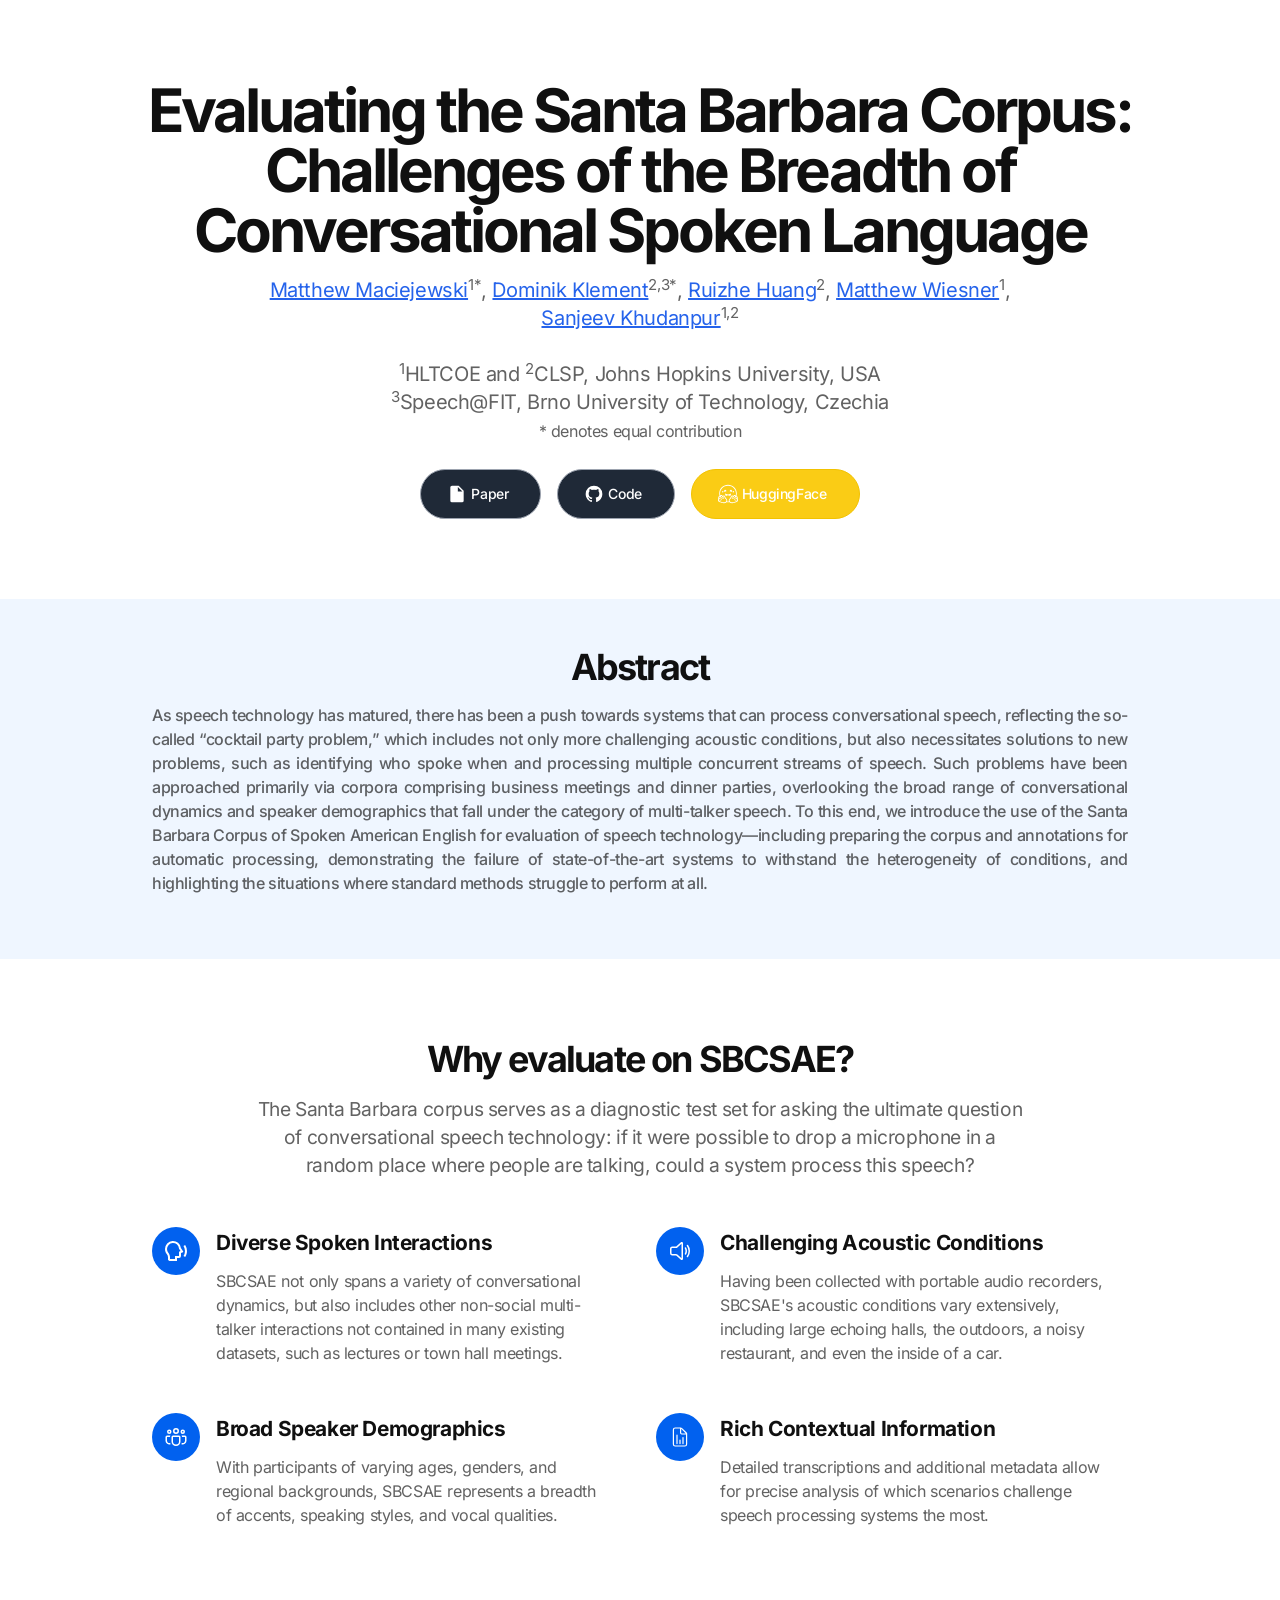
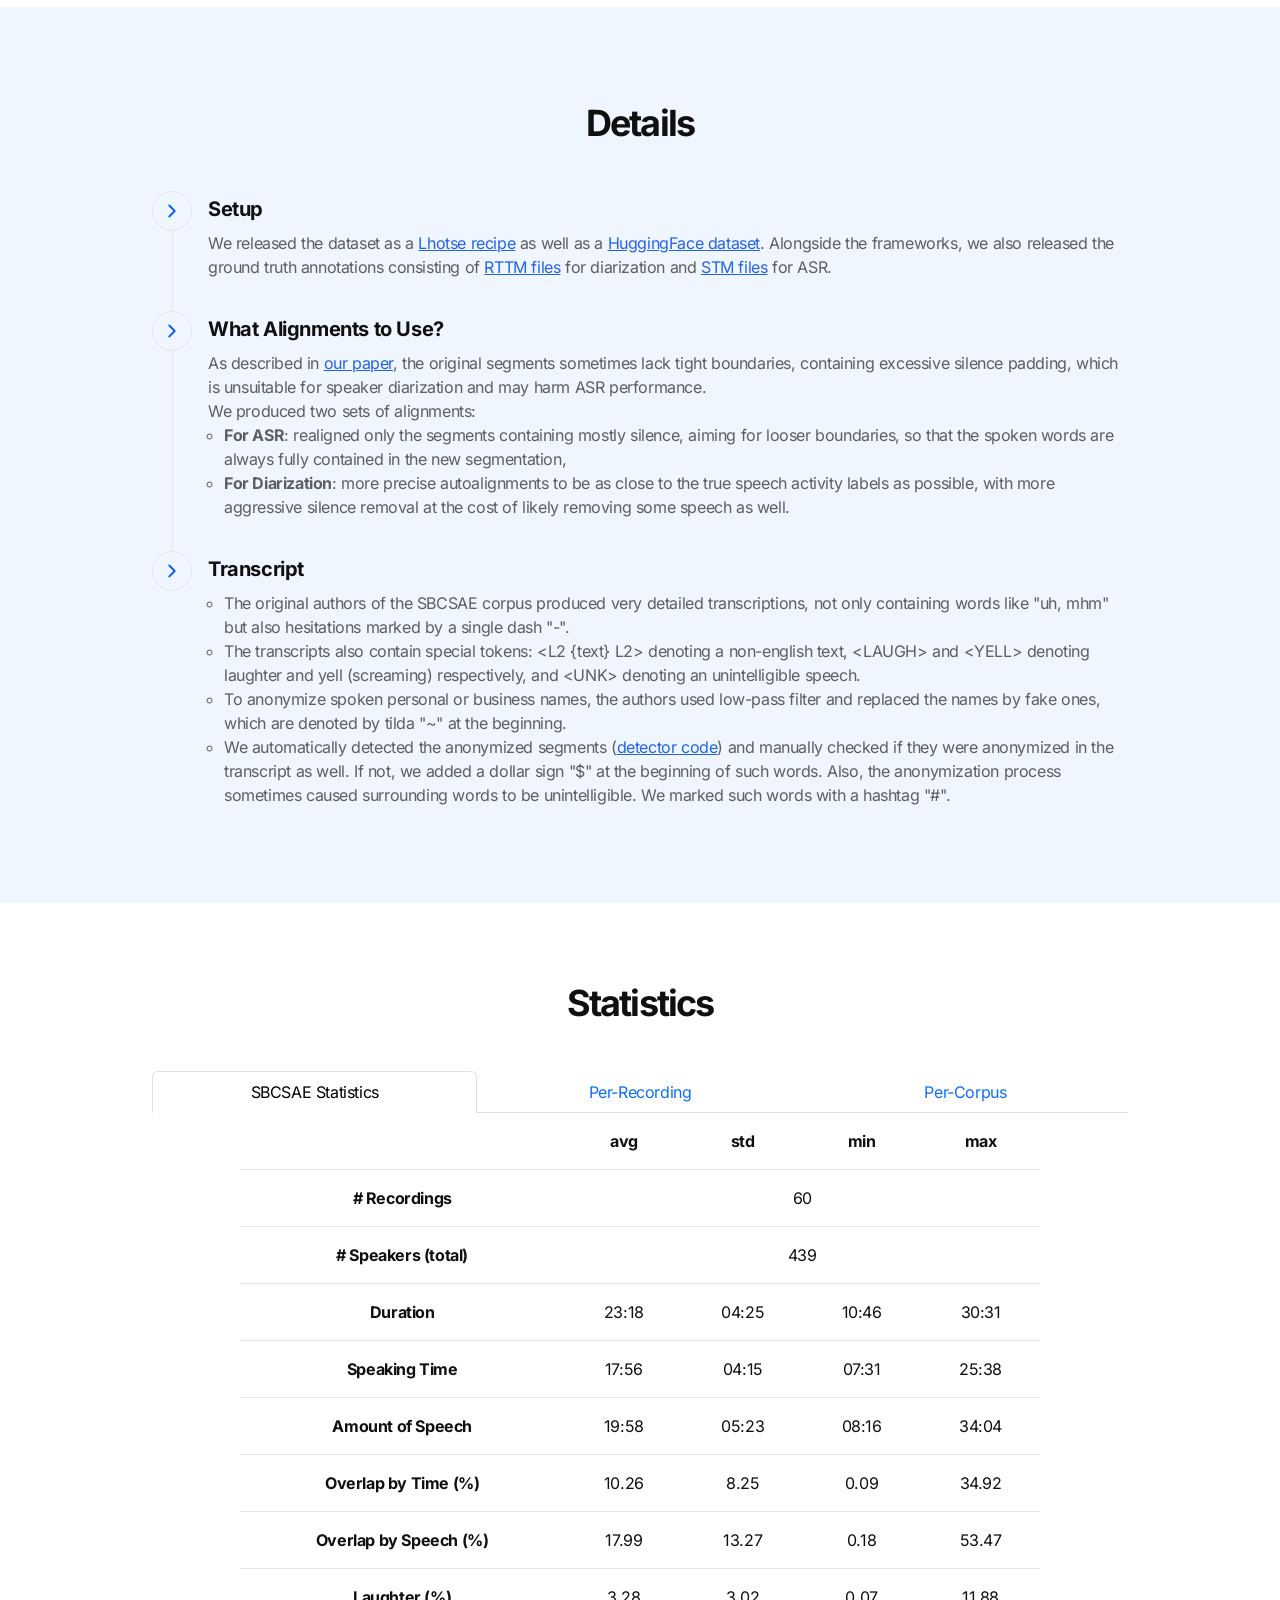
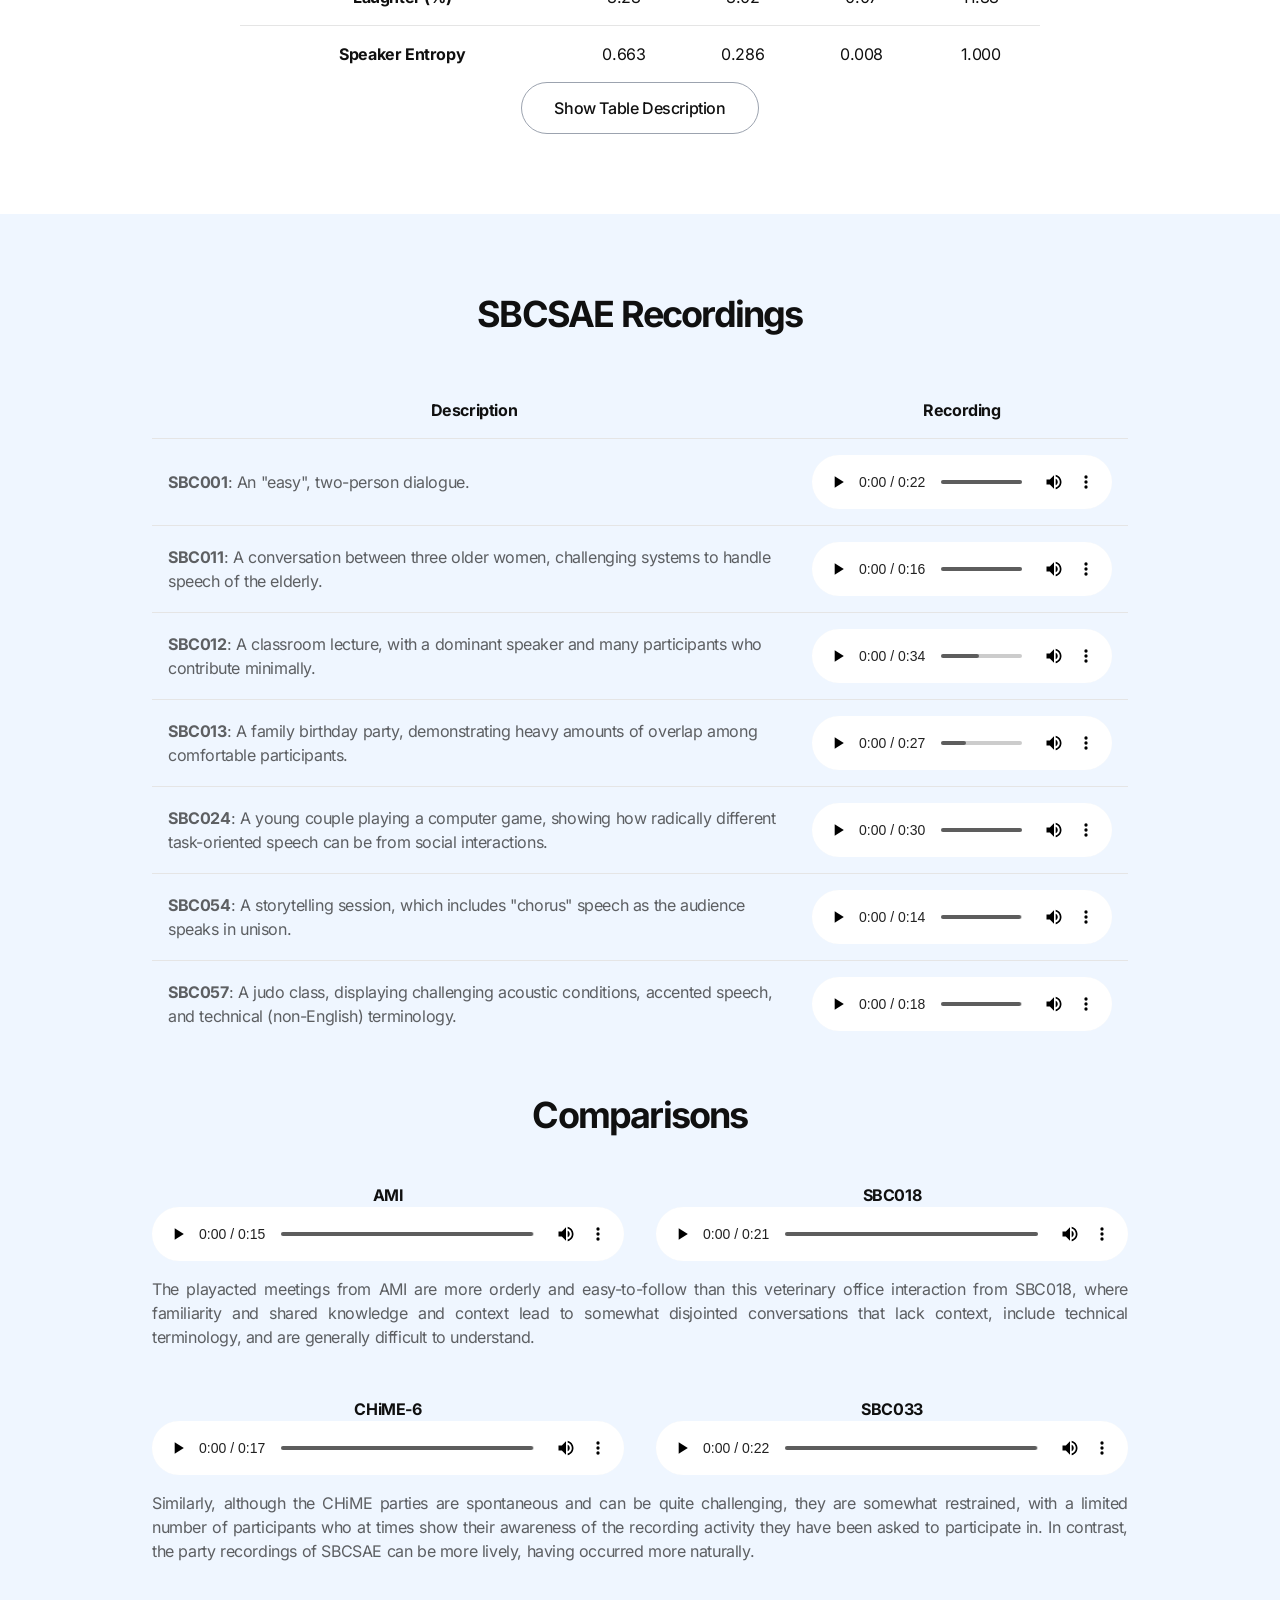
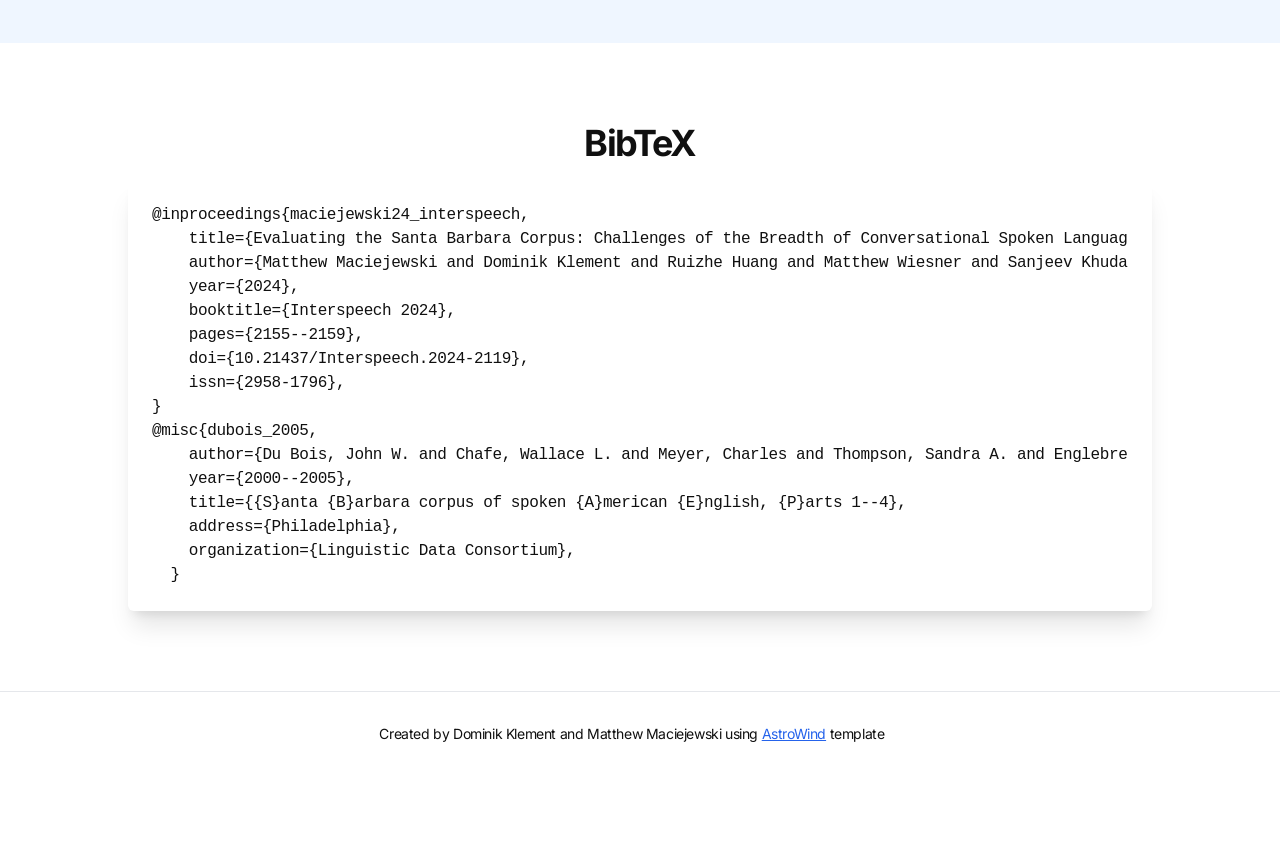
==== commit 902b7ce7: "Update page" ====
--- a/index.html
+++ b/index.html
@@ -1,4 +1,4 @@
-<!DOCTYPE html><html class="2xl:text-[20px]" dir="ltr" lang="en"><head><meta charset="UTF-8"><meta content="width=device-width,initial-scale=1" name="viewport"><link href="sitemap-index.xml" rel="sitemap"><link href="assets/favicon.CGiRCjPI.ico" rel="shortcut icon"><link href="assets/favicon.vp_fBu0c.svg" rel="icon" type="image/svg+xml"><link href="assets/favicon.vp_fBu0c.svg" rel="mask-icon" color="#8D46E7"><link href="assets/apple-touch-icon.DHIlG7dp.png" rel="apple-touch-icon" sizes="180x180"><style>:root{--aw-font-sans:'Inter Variable';--aw-font-serif:'Inter Variable';--aw-font-heading:'Inter Variable';--aw-color-primary:rgb(1 97 239);--aw-color-secondary:rgb(1 84 207);--aw-color-accent:rgb(109 40 217);--aw-color-text-heading:rgb(0 0 0);--aw-color-text-default:rgb(16 16 16);--aw-color-text-muted:rgb(16 16 16 / 66%);--aw-color-bg-page:rgb(255 255 255);--aw-color-bg-page-dark:rgb(3 6 32)}.dark{--aw-font-sans:'Inter Variable';--aw-font-serif:'Inter Variable';--aw-font-heading:'Inter Variable';--aw-color-primary:rgb(1 97 239);--aw-color-secondary:rgb(1 84 207);--aw-color-accent:rgb(109 40 217);--aw-color-text-heading:rgb(247, 248, 248);--aw-color-text-default:rgb(229 236 246);--aw-color-text-muted:rgb(229 236 246 / 66%);--aw-color-bg-page:rgb(3 6 32)}.border-1{border-width:1px}.font-size-1rem{font-size:1rem!important}table{width:100%;width:min(900px,100%-3rem);margin-inline:auto;border-collapse:collapse;border-spacing:2rem}caption,td,th{padding:1rem}td,th{border-bottom:1px solid #e5e5e5}td{font-weight:400;font-size:1rem}tr:last-child td{border-bottom:none!important}col:nth-child(2){background:#f4feff}caption,td,th{text-align:center}@media (max-width:650px){td{display:grid;gap:2.5rem;grid-template-columns:1fr 1fr;padding:2rem 2rem}th{display:none}}audio::-webkit-media-controls-panel,audio::-webkit-media-controls-play-button{background-color:#fff;color:#fff}:root,[data-bs-theme=light]{--bs-blue:#0d6efd;--bs-indigo:#6610f2;--bs-purple:#6f42c1;--bs-pink:#d63384;--bs-red:#dc3545;--bs-orange:#fd7e14;--bs-yellow:#ffc107;--bs-green:#198754;--bs-teal:#20c997;--bs-cyan:#0dcaf0;--bs-black:#000;--bs-white:#fff;--bs-gray:#6c757d;--bs-gray-dark:#343a40;--bs-gray-100:#f8f9fa;--bs-gray-200:#e9ecef;--bs-gray-300:#dee2e6;--bs-gray-400:#ced4da;--bs-gray-500:#adb5bd;--bs-gray-600:#6c757d;--bs-gray-700:#495057;--bs-gray-800:#343a40;--bs-gray-900:#212529;--bs-primary:#0d6efd;--bs-secondary:#6c757d;--bs-success:#198754;--bs-info:#0dcaf0;--bs-warning:#ffc107;--bs-danger:#dc3545;--bs-light:#f8f9fa;--bs-dark:#212529;--bs-primary-rgb:13,110,253;--bs-secondary-rgb:108,117,125;--bs-success-rgb:25,135,84;--bs-info-rgb:13,202,240;--bs-warning-rgb:255,193,7;--bs-danger-rgb:220,53,69;--bs-light-rgb:248,249,250;--bs-dark-rgb:33,37,41;--bs-primary-text-emphasis:#052c65;--bs-secondary-text-emphasis:#2b2f32;--bs-success-text-emphasis:#0a3622;--bs-info-text-emphasis:#055160;--bs-warning-text-emphasis:#664d03;--bs-danger-text-emphasis:#58151c;--bs-light-text-emphasis:#495057;--bs-dark-text-emphasis:#495057;--bs-primary-bg-subtle:#cfe2ff;--bs-secondary-bg-subtle:#e2e3e5;--bs-success-bg-subtle:#d1e7dd;--bs-info-bg-subtle:#cff4fc;--bs-warning-bg-subtle:#fff3cd;--bs-danger-bg-subtle:#f8d7da;--bs-light-bg-subtle:#fcfcfd;--bs-dark-bg-subtle:#ced4da;--bs-primary-border-subtle:#9ec5fe;--bs-secondary-border-subtle:#c4c8cb;--bs-success-border-subtle:#a3cfbb;--bs-info-border-subtle:#9eeaf9;--bs-warning-border-subtle:#ffe69c;--bs-danger-border-subtle:#f1aeb5;--bs-light-border-subtle:#e9ecef;--bs-dark-border-subtle:#adb5bd;--bs-white-rgb:255,255,255;--bs-black-rgb:0,0,0;--bs-font-sans-serif:system-ui,-apple-system,'Segoe UI',Roboto,'Helvetica Neue','Noto Sans','Liberation Sans',Arial,sans-serif,'Apple Color Emoji','Segoe UI Emoji','Segoe UI Symbol','Noto Color Emoji';--bs-font-monospace:SFMono-Regular,Menlo,Monaco,Consolas,'Liberation Mono','Courier New',monospace;--bs-gradient:linear-gradient(180deg, rgba(255, 255, 255, 0.15), rgba(255, 255, 255, 0));--bs-body-font-family:var(--bs-font-sans-serif);--bs-body-font-size:1rem;--bs-body-font-weight:400;--bs-body-line-height:1.5;--bs-body-color:#212529;--bs-body-color-rgb:33,37,41;--bs-body-bg:#fff;--bs-body-bg-rgb:255,255,255;--bs-emphasis-color:#000;--bs-emphasis-color-rgb:0,0,0;--bs-secondary-color:rgba(33, 37, 41, 0.75);--bs-secondary-color-rgb:33,37,41;--bs-secondary-bg:#e9ecef;--bs-secondary-bg-rgb:233,236,239;--bs-tertiary-color:rgba(33, 37, 41, 0.5);--bs-tertiary-color-rgb:33,37,41;--bs-tertiary-bg:#f8f9fa;--bs-tertiary-bg-rgb:248,249,250;--bs-heading-color:inherit;--bs-link-color:#0d6efd;--bs-link-color-rgb:13,110,253;--bs-link-decoration:underline;--bs-link-hover-color:#0a58ca;--bs-link-hover-color-rgb:10,88,202;--bs-code-color:#d63384;--bs-highlight-color:#212529;--bs-highlight-bg:#fff3cd;--bs-border-width:1px;--bs-border-style:solid;--bs-border-color:#dee2e6;--bs-border-color-translucent:rgba(0, 0, 0, 0.175);--bs-border-radius:0.375rem;--bs-border-radius-sm:0.25rem;--bs-border-radius-lg:0.5rem;--bs-border-radius-xl:1rem;--bs-border-radius-xxl:2rem;--bs-border-radius-2xl:var(--bs-border-radius-xxl);--bs-border-radius-pill:50rem;--bs-box-shadow:0 0.5rem 1rem rgba(0, 0, 0, 0.15);--bs-box-shadow-sm:0 0.125rem 0.25rem rgba(0, 0, 0, 0.075);--bs-box-shadow-lg:0 1rem 3rem rgba(0, 0, 0, 0.175);--bs-box-shadow-inset:inset 0 1px 2px rgba(0, 0, 0, 0.075);--bs-focus-ring-width:0.25rem;--bs-focus-ring-opacity:0.25;--bs-focus-ring-color:rgba(13, 110, 253, 0.25);--bs-form-valid-color:#198754;--bs-form-valid-border-color:#198754;--bs-form-invalid-color:#dc3545;--bs-form-invalid-border-color:#dc3545}[data-bs-theme=dark]{color-scheme:dark;--bs-body-color:#dee2e6;--bs-body-color-rgb:222,226,230;--bs-body-bg:#212529;--bs-body-bg-rgb:33,37,41;--bs-emphasis-color:#fff;--bs-emphasis-color-rgb:255,255,255;--bs-secondary-color:rgba(222, 226, 230, 0.75);--bs-secondary-color-rgb:222,226,230;--bs-secondary-bg:#343a40;--bs-secondary-bg-rgb:52,58,64;--bs-tertiary-color:rgba(222, 226, 230, 0.5);--bs-tertiary-color-rgb:222,226,230;--bs-tertiary-bg:#2b3035;--bs-tertiary-bg-rgb:43,48,53;--bs-primary-text-emphasis:#6ea8fe;--bs-secondary-text-emphasis:#a7acb1;--bs-success-text-emphasis:#75b798;--bs-info-text-emphasis:#6edff6;--bs-warning-text-emphasis:#ffda6a;--bs-danger-text-emphasis:#ea868f;--bs-light-text-emphasis:#f8f9fa;--bs-dark-text-emphasis:#dee2e6;--bs-primary-bg-subtle:#031633;--bs-secondary-bg-subtle:#161719;--bs-success-bg-subtle:#051b11;--bs-info-bg-subtle:#032830;--bs-warning-bg-subtle:#332701;--bs-danger-bg-subtle:#2c0b0e;--bs-light-bg-subtle:#343a40;--bs-dark-bg-subtle:#1a1d20;--bs-primary-border-subtle:#084298;--bs-secondary-border-subtle:#41464b;--bs-success-border-subtle:#0f5132;--bs-info-border-subtle:#087990;--bs-warning-border-subtle:#997404;--bs-danger-border-subtle:#842029;--bs-light-border-subtle:#495057;--bs-dark-border-subtle:#343a40;--bs-heading-color:inherit;--bs-link-color:#6ea8fe;--bs-link-hover-color:#8bb9fe;--bs-link-color-rgb:110,168,254;--bs-link-hover-color-rgb:139,185,254;--bs-code-color:#e685b5;--bs-highlight-color:#dee2e6;--bs-highlight-bg:#664d03;--bs-border-color:#495057;--bs-border-color-translucent:rgba(255, 255, 255, 0.15);--bs-form-valid-color:#75b798;--bs-form-valid-border-color:#75b798;--bs-form-invalid-color:#ea868f;--bs-form-invalid-border-color:#ea868f}.nav{--bs-nav-link-padding-x:1rem;--bs-nav-link-padding-y:0.5rem;--bs-nav-link-font-weight: ;--bs-nav-link-color:var(--bs-link-color);--bs-nav-link-hover-color:var(--bs-link-hover-color);--bs-nav-link-disabled-color:var(--bs-secondary-color);display:flex;flex-wrap:wrap;padding-left:0;margin-bottom:0;list-style:none}.nav-link{display:block;padding:var(--bs-nav-link-padding-y) var(--bs-nav-link-padding-x);font-size:var(--bs-nav-link-font-size);font-weight:var(--bs-nav-link-font-weight);color:var(--bs-nav-link-color);text-decoration:none;background:0 0;border:0;transition:color .15s ease-in-out,background-color .15s ease-in-out,border-color .15s ease-in-out}@media (prefers-reduced-motion:reduce){.nav-link{transition:none}}.nav-link:focus,.nav-link:hover{color:var(--bs-nav-link-hover-color)}.nav-link:focus-visible{outline:0;box-shadow:0 0 0 .25rem rgba(13,110,253,.25)}.nav-link.disabled,.nav-link:disabled{color:var(--bs-nav-link-disabled-color);pointer-events:none;cursor:default}.nav-tabs{--bs-nav-tabs-border-width:var(--bs-border-width);--bs-nav-tabs-border-color:var(--bs-border-color);--bs-nav-tabs-border-radius:var(--bs-border-radius);--bs-nav-tabs-link-hover-border-color:var(--bs-secondary-bg) var(--bs-secondary-bg) var(--bs-border-color);--bs-nav-tabs-link-active-color:var(--bs-emphasis-color);--bs-nav-tabs-link-active-bg:var(--bs-body-bg);--bs-nav-tabs-link-active-border-color:var(--bs-border-color) var(--bs-border-color) var(--bs-body-bg);border-bottom:var(--bs-nav-tabs-border-width) solid var(--bs-nav-tabs-border-color)}.nav-tabs .nav-link{margin-bottom:calc(-1 * var(--bs-nav-tabs-border-width));border:var(--bs-nav-tabs-border-width) solid transparent;border-top-left-radius:var(--bs-nav-tabs-border-radius);border-top-right-radius:var(--bs-nav-tabs-border-radius)}.nav-tabs .nav-link:focus,.nav-tabs .nav-link:hover{isolation:isolate;border-color:var(--bs-nav-tabs-link-hover-border-color)}.nav-tabs .nav-item.show .nav-link,.nav-tabs .nav-link.active{color:var(--bs-nav-tabs-link-active-color);background-color:var(--bs-nav-tabs-link-active-bg);border-color:var(--bs-nav-tabs-link-active-border-color)}.nav-tabs .dropdown-menu{margin-top:calc(-1 * var(--bs-nav-tabs-border-width));border-top-left-radius:0;border-top-right-radius:0}.tab-content>.tab-pane{display:none}.tab-content>.active{display:block}.fade{transition:opacity .15s linear}@media (prefers-reduced-motion:reduce){.fade{transition:none}}.fade:not(.show){opacity:0}.collapse{visibility:visible!important}.collapse:not(.show){display:none}.collapsing{height:0;overflow:hidden;transition:height .35s ease}@media (prefers-reduced-motion:reduce){.collapsing{transition:none}}.collapsing.collapse-horizontal{width:0;height:auto;transition:width .35s ease}@media (prefers-reduced-motion:reduce){.collapsing.collapse-horizontal{transition:none}}</style><script>!function(){const e="light:only";function t(e){"dark"===e?document.documentElement.classList.add("dark"):document.documentElement.classList.remove("dark");const t=document.querySelectorAll("[data-aw-toggle-color-scheme] > input");t&&t.length&&t.forEach((t=>{t.checked="dark"!==e}))}e&&e.endsWith(":only")||!localStorage.theme?t(e.replace(":only","")):"dark"===localStorage.theme||!("theme"in localStorage)&&window.matchMedia("(prefers-color-scheme: dark)").matches?t("dark"):t("light")}()</script><title>SBCSAE: Evaluating the Santa Barbara Corpus</title><meta content="Evaluating the Santa Barbara Corpus: Challenges of the Breadth of Conversational Spoken Language" name="description"><meta content="index,follow" name="robots"><link href="https://domklement.github.io" rel="canonical"><meta content="SBCSAE: Evaluating the Santa Barbara Corpus" property="og:title"><meta content="Evaluating the Santa Barbara Corpus: Challenges of the Breadth of Conversational Spoken Language" property="og:description"><meta content="https://domklement.github.io" property="og:url"><meta content="website" property="og:type"><meta content="https://domklement.github.io/sbcsae/assets/default.CczmzLWf_1yk8fz.webp" property="og:image"><meta content="en" property="og:locale"><meta content="SBCSAE: Evaluating the Santa Barbara Corpus" property="og:site_name"><meta content="summary_large_image" name="twitter:card"><meta content="@onwidget" name="twitter:site"><meta content="@onwidget" name="twitter:creator"><meta content="true" name="astro-view-transitions-enabled"><meta content="swap" name="astro-view-transitions-fallback"><script src="https://cdn.jsdelivr.net/npm/bootstrap@5.1.3/dist/js/bootstrap.bundle.min.js" crossorigin="anonymous" integrity="sha384-ka7Sk0Gln4gmtz2MlQnikT1wXgYsOg+OMhuP+IlRH9sENBO0LRn5q+8nbTov4+1p"></script><link href="assets/privacy.DiD6aKRY.css" rel="stylesheet"><script src="assets/hoisted.CDxccyyX.js" type="module"></script></head><body class="antialiased bg-page text-default tracking-tight"><main><section class="relative not-prose md:-mt-[76px]"><div class="absolute inset-0 pointer-events-none" aria-hidden="true"></div><div class="mx-auto relative px-4 max-w-7xl sm:px-6"><div class="pointer-events-none md:pt-[76px] pt-0"></div><div class="md:py-20 py-12"><div class="text-center max-w-5xl md:pb-16 mx-auto pb-0"><h1 class="font-bold font-heading leading-tighter tracking-tighter mb-4 dark:text-gray-200 md:text-6xl text-5xl">Evaluating the Santa Barbara Corpus: Challenges of the Breadth of Conversational Spoken Language</h1><div class="mx-auto max-w-3xl"><p class="text-muted text-xl dark:text-slate-300 mb-6"><a class="dark:text-muted text-blue-600 underline" href="https://www.mmaciejewski.com/" target="_blank">Matthew Maciejewski</a><sup>1*</sup>, <a class="dark:text-muted text-blue-600 underline" href="https://www.linkedin.com/in/dominik-klement/" target="_blank">Dominik Klement</a><sup>2,3*</sup>, <a class="dark:text-muted text-blue-600 underline" href="https://www.linkedin.com/in/ruizhe-huang-0929644a/" target="_blank">Ruizhe Huang</a><sup>2</sup>, <a class="dark:text-muted text-blue-600 underline" href="https://m-wiesner.github.io/" target="_blank">Matthew Wiesner</a><sup>1</sup>, <a class="dark:text-muted text-blue-600 underline" href="https://engineering.jhu.edu/faculty/sanjeev-khudanpur/" target="_blank">Sanjeev Khudanpur</a><sup>1,2</sup><br><br><sup>1</sup>HLTCOE and <sup>2</sup>CLSP, Johns Hopkins University, USA<br><sup>3</sup>Speech@FIT, Brno University of Technology, Czechia<br><small>* denotes equal contribution</small></p><div class="flex flex-col flex-nowrap gap-4 m-auto max-w-xs sm:flex-row sm:justify-center sm:max-w-md"><div class="flex sm:w-auto w-full"><a class="w-full sm:mb-0 btn-dark" href="https://www.isca-archive.org/interspeech_2024/maciejewski24_interspeech.html" target="_blank" rel="noopener noreferrer"><svg class="-ml-1.5 h-5 inline-block mr-1 rtl:-ml-1.5 rtl:mr-1 w-5" data-icon="mdi:paper" height="1em" viewBox="0 0 24 24" width="1em"><symbol id="ai:mdi:paper"><path d="M13 9V3.5L18.5 9M6 2c-1.11 0-2 .89-2 2v16a2 2 0 0 0 2 2h12a2 2 0 0 0 2-2V8l-6-6z" fill="currentColor"/></symbol><use xlink:href="#ai:mdi:paper"></use></svg>Paper</a></div><div class="flex sm:w-auto w-full"><a class="w-full sm:mb-0 btn-dark" href="https://github.com/mmaciej2/sbcsae_preparation" target="_blank" rel="noopener noreferrer"><svg class="-ml-1.5 h-5 inline-block mr-1 rtl:-ml-1.5 rtl:mr-1 w-5" data-icon="mdi:github" height="1em" viewBox="0 0 24 24" width="1em"><symbol id="ai:mdi:github"><path d="M12 2A10 10 0 0 0 2 12c0 4.42 2.87 8.17 6.84 9.5c.5.08.66-.23.66-.5v-1.69c-2.77.6-3.36-1.34-3.36-1.34c-.46-1.16-1.11-1.47-1.11-1.47c-.91-.62.07-.6.07-.6c1 .07 1.53 1.03 1.53 1.03c.87 1.52 2.34 1.07 2.91.83c.09-.65.35-1.09.63-1.34c-2.22-.25-4.55-1.11-4.55-4.92c0-1.11.38-2 1.03-2.71c-.1-.25-.45-1.29.1-2.64c0 0 .84-.27 2.75 1.02c.79-.22 1.65-.33 2.5-.33s1.71.11 2.5.33c1.91-1.29 2.75-1.02 2.75-1.02c.55 1.35.2 2.39.1 2.64c.65.71 1.03 1.6 1.03 2.71c0 3.82-2.34 4.66-4.57 4.91c.36.31.69.92.69 1.85V21c0 .27.16.59.67.5C19.14 20.16 22 16.42 22 12A10 10 0 0 0 12 2" fill="currentColor"/></symbol><use xlink:href="#ai:mdi:github"></use></svg>Code</a></div><div class="flex sm:w-auto w-full"><a class="w-full sm:mb-0 btn-yellow" href="https://huggingface.co/datasets/dklement/SBCSAE" target="_blank" rel="noopener noreferrer"><svg class="-ml-1.5 h-5 inline-block mr-1 rtl:-ml-1.5 rtl:mr-1 w-5" data-icon="simple-icons:huggingface" height="1em" viewBox="0 0 24 24" width="1em"><symbol id="ai:simple-icons:huggingface"><path d="M1.445 11.506c0 1.102.167 2.158.484 3.156c-.038-.003-.069-.006-.106-.006c-.42 0-.801.16-1.07.452c-.345.373-.498.833-.431 1.293a1.6 1.6 0 0 0 .214.597a1.43 1.43 0 0 0-.484.758c-.065.245-.131.754.215 1.28l-.063.105c-.208.392-.22.837-.037 1.25c.279.626.97 1.118 2.313 1.647c.835.329 1.599.54 1.605.543c1.105.284 2.104.427 2.97.427c1.417 0 2.475-.384 3.152-1.144c1.538.265 2.79.14 3.592.006c.677.755 1.733 1.139 3.147 1.139c.864 0 1.864-.143 2.969-.428c.006-.002.77-.214 1.605-.543c1.343-.53 2.034-1.021 2.313-1.647a1.4 1.4 0 0 0-.037-1.25l-.063-.105c.346-.525.28-1.035.215-1.28a1.43 1.43 0 0 0-.484-.758q.166-.27.215-.597c.066-.46-.087-.92-.432-1.293a1.43 1.43 0 0 0-1.07-.452l-.06.002a10.4 10.4 0 0 0 .485-3.152c0-5.807-4.736-10.514-10.579-10.514c-5.842 0-10.578 4.707-10.578 10.514m10.578-9.483c5.273 0 9.548 4.246 9.548 9.483a9.4 9.4 0 0 1-.27 2.236l-.011-.015a1.42 1.42 0 0 0-1.108-.506c-.352 0-.714.115-1.076.344c-.24.151-.506.422-.78.76c-.253-.35-.607-.584-1.013-.647a1.5 1.5 0 0 0-.235-.018c-.926 0-1.482.8-1.693 1.518c-.105.243-.607 1.348-1.361 2.098c-1.169 1.16-1.446 2.353-.84 3.638a9.3 9.3 0 0 1-2.365-.006c.59-1.212.363-2.439-.843-3.632c-.755-.75-1.256-1.855-1.361-2.098c-.21-.718-.767-1.518-1.694-1.518q-.117 0-.234.018c-.406.063-.76.297-1.014.646c-.273-.337-.539-.608-.779-.76c-.362-.228-.724-.343-1.076-.343c-.427 0-.81.17-1.082.478a9.4 9.4 0 0 1-.26-2.193c0-5.237 4.275-9.483 9.547-9.483m-3.379 4.98a1.36 1.36 0 0 0-.629 2.563c.351.186.489-.526.836-.648c.311-.11.841.399 1.008.086a1.36 1.36 0 0 0-.562-1.84a1.4 1.4 0 0 0-.653-.16m6.84 0a1.36 1.36 0 0 0-1.215 2c.168.314.698-.195 1.009-.085c.347.122.486.835.838.648a1.36 1.36 0 0 0 .562-1.84a1.37 1.37 0 0 0-1.193-.722M5.729 8.423a.877.877 0 0 0-.877.877c0 .484.393.877.877.877a.877.877 0 0 0 .877-.877a.877.877 0 0 0-.877-.877m12.644 0a.88.88 0 0 0-.88.877a.88.88 0 0 0 .88.877a.877.877 0 0 0 .876-.877a.877.877 0 0 0-.877-.877m-9.58 3.037c-.178-.003-.279.11-.279.416c0 .81.388 2.125 1.428 2.924c.207-.712 1.346-1.283 1.508-1.201c.232.116.22.441.608.726c.388-.285.374-.61.605-.726c.163-.082 1.301.489 1.508 1.201c1.04-.799 1.428-2.114 1.428-2.924c0-1.221-1.583.64-3.541.649c-1.469-.007-2.727-1.056-3.264-1.065m-4.48 3.018c.58.365 1.696 2.275 2.106 3.018a.66.66 0 0 0 .582.353c.418 0 .746-.414.039-.94c-1.064-.79-.692-2.084-.184-2.164a.4.4 0 0 1 .066-.004c.462 0 .666.79.666.79s.596 1.49 1.622 2.508c.942.935 1.062 1.703.496 2.666c-.016-.004-.016.023-.148.215a1.9 1.9 0 0 1-.72.615c-.505.227-1.139.27-1.783.27a11.8 11.8 0 0 1-2.697-.337c-.03-.007-3.65-.956-3.192-1.822c.077-.145.204-.203.364-.203c.646 0 1.823.955 2.328.955c.113 0 .196-.086.228-.203c.225-.805-3.278-1.052-2.984-2.164c.052-.197.193-.276.39-.276c.854 0 2.77 1.493 3.173 1.493q.046 0 .064-.028c.201-.322.11-.586-1.309-1.44c-1.418-.853-2.431-1.328-1.865-1.94c.065-.072.157-.102.27-.102c.86 0 2.894 1.84 2.894 1.84s.549.568.881.568a.2.2 0 0 0 .186-.105c.235-.395-2.186-2.219-2.323-2.971c-.092-.51.064-.768.356-.768c0 .008.17-.029.494.176m16.226.592c-.137.752-2.558 2.576-2.323 2.97c.044.074.11.106.186.106c.332 0 .88-.568.88-.568s2.034-1.84 2.896-1.84c.112 0 .204.03.269.101c.566.613-.447 1.088-1.865 1.942c-1.419.853-1.51 1.116-1.309 1.44q.018.027.064.027c.402 0 2.318-1.493 3.172-1.493c.198 0 .34.079.391.276c.294 1.112-3.21 1.36-2.984 2.164c.032.117.115.203.228.203c.505 0 1.682-.955 2.328-.955c.16 0 .287.058.364.203c.459.866-3.163 1.815-3.192 1.822c-.596.154-1.66.336-2.697.336c-.636 0-1.261-.04-1.764-.26a1.9 1.9 0 0 1-.739-.624c-.04-.069-.102-.148-.142-.205c-.573-.968-.455-1.738.49-2.676c1.026-1.019 1.621-2.508 1.621-2.508s.205-.79.666-.79a.4.4 0 0 1 .067.004c.508.08.88 1.374-.184 2.165c-.707.525-.38.94.04.94a.66.66 0 0 0 .581-.354c.41-.743 1.527-2.653 2.106-3.018c.559-.353.99-.182.85.592" fill="currentColor"/></symbol><use xlink:href="#ai:simple-icons:huggingface"></use></svg>HuggingFace</a></div></div></div></div><div></div></div></div></section><section class="not-prose bg-blue-50 dark:bg-slate-800"><div class="text-center mx-auto font-medium max-w-6xl md:pt-12 px-4 py-4 sm:px-6 text-md"><div class="text-center md:mx-auto mb-8 md:mb-12 max-w-5xl md:px-6 px-4"><h2 class="font-bold font-heading leading-tighter tracking-tighter text-heading md:text-4xl text-3xl">Abstract</h2><p style="font-size:1.2rem" class="text-muted text-justify font-size-1rem mt-4">As speech technology has matured, there has been a push towards systems that can process conversational speech, reflecting the so-called “cocktail party problem,” which includes not only more challenging acoustic conditions, but also necessitates solutions to new problems, such as identifying who spoke when and processing multiple concurrent streams of speech. Such problems have been approached primarily via corpora comprising business meetings and dinner parties, overlooking the broad range of conversational dynamics and speaker demographics that fall under the category of multi-talker speech. To this end, we introduce the use of the Santa Barbara Corpus of Spoken American English for evaluation of speech technology—including preparing the corpus and annotations for automatic processing, demonstrating the failure of state-of-the-art systems to withstand the heterogeneity of conditions, and highlighting the situations where standard methods struggle to perform at all.</p></div></div></section><section class="relative not-prose scroll-mt-[72px]" id="features"><div class="absolute inset-0 pointer-events-none -z-[1]" aria-hidden="true"><div class="absolute inset-0"></div></div><div class="mx-auto relative px-4 lg:py-20 md:px-6 md:py-16 py-12 text-default max-w-5xl"><div class="text-center md:mx-auto mb-8 md:mb-12 max-w-3xl"><h2 class="font-bold font-heading leading-tighter tracking-tighter text-heading md:text-4xl text-3xl">Why evaluate on SBCSAE?</h2><p style="font-size:1.2rem" class="text-muted mt-4 text-xl">The Santa Barbara corpus serves as a diagnostic test set for asking the ultimate question of conversational speech technology: if it were possible to drop a microphone in a random place where people are talking, could a system process this speech?</p></div><div class="mx-auto gap-8 grid md:gap-y-12 sm:grid-cols-2"><div><div class="flex flex-row max-w-md"><div class="flex justify-center"><svg class="mr-4 rtl:ml-4 rtl:mr-0 bg-primary h-10 md:h-12 md:p-3 md:w-12 p-2 rounded-full text-white w-10" data-icon="ri:speak-line" height="1em" viewBox="0 0 24 24" width="1em"><symbol id="ai:ri:speak-line"><path d="M16.934 8.965A8.002 8.002 0 0 0 1 10c0 1.892.657 3.631 1.756 5.001C3.564 16.01 4 17.125 4 18.306V22h9l.001-3H15a2 2 0 0 0 2-2v-2.929l1.96-.84c.342-.146.372-.494.224-.727zM3 10a6 6 0 0 1 11.95-.779l.057.442l1.543 2.425l-1.55.664V17h-3.998L11 20H6v-1.694c0-1.639-.591-3.192-1.685-4.556A5.97 5.97 0 0 1 3 10m18.154 8.102l-1.665-1.11A8.96 8.96 0 0 0 21 12a8.96 8.96 0 0 0-1.51-4.993l1.664-1.11A10.95 10.95 0 0 1 23 12c0 2.258-.68 4.356-1.846 6.102" fill="currentColor"/></symbol><use xlink:href="#ai:ri:speak-line"></use></svg></div><div class="mt-0.5"><h3 class="font-bold text-xl md:text-[1.3rem]">Diverse Spoken Interactions</h3><p class="text-muted mt-3">SBCSAE not only spans a variety of conversational dynamics, but also includes other non-social multi-talker interactions not contained in many existing datasets, such as lectures or town hall meetings.</p></div></div></div><div><div class="flex flex-row max-w-md"><div class="flex justify-center"><svg class="mr-4 rtl:ml-4 rtl:mr-0 bg-primary h-10 md:h-12 md:p-3 md:w-12 p-2 rounded-full text-white w-10" data-icon="fluent:speaker-2-24-regular" height="1em" viewBox="0 0 24 24" width="1em"><symbol id="ai:fluent:speaker-2-24-regular"><path d="M15 4.25c0-1.08-1.274-1.651-2.08-.935L8.427 7.31a.75.75 0 0 1-.498.19H4.25A2.25 2.25 0 0 0 2 9.748v4.497a2.25 2.25 0 0 0 2.25 2.25h3.68a.75.75 0 0 1 .498.19l4.491 3.993c.806.717 2.081.145 2.081-.934zM9.425 8.43L13.5 4.806v14.382l-4.075-3.623a2.25 2.25 0 0 0-1.495-.569H4.25a.75.75 0 0 1-.75-.75V9.748a.75.75 0 0 1 .75-.75h3.68a2.25 2.25 0 0 0 1.495-.568m9.567-2.533a.75.75 0 0 1 1.049.156A9.96 9.96 0 0 1 22 12a9.96 9.96 0 0 1-1.96 5.947a.75.75 0 1 1-1.205-.893A8.46 8.46 0 0 0 20.5 12a8.46 8.46 0 0 0-1.665-5.053a.75.75 0 0 1 .157-1.05m-1.849 2.472a.75.75 0 0 1 1.017.302c.536.991.84 2.125.84 3.329a7 7 0 0 1-.84 3.328a.75.75 0 0 1-1.32-.714c.42-.777.66-1.667.66-2.615a5.5 5.5 0 0 0-.66-2.614a.75.75 0 0 1 .303-1.016" fill="currentColor"/></symbol><use xlink:href="#ai:fluent:speaker-2-24-regular"></use></svg></div><div class="mt-0.5"><h3 class="font-bold text-xl md:text-[1.3rem]">Challenging Acoustic Conditions</h3><p class="text-muted mt-3">Having been collected with portable audio recorders, SBCSAE's acoustic conditions vary extensively, including large echoing halls, the outdoors, a noisy restaurant, and even the inside of a car.</p></div></div></div><div><div class="flex flex-row max-w-md"><div class="flex justify-center"><svg class="mr-4 rtl:ml-4 rtl:mr-0 bg-primary h-10 md:h-12 md:p-3 md:w-12 p-2 rounded-full text-white w-10" data-icon="fluent:people-team-16-regular" height="1em" viewBox="0 0 16 16" width="1em"><symbol id="ai:fluent:people-team-16-regular"><path d="M6.002 4a1.998 1.998 0 1 1 3.996 0a1.998 1.998 0 0 1-3.996 0M8 3.002a.998.998 0 1 0 0 1.996a.998.998 0 0 0 0-1.996M11 4.5a1.5 1.5 0 1 1 3 0a1.5 1.5 0 0 1-3 0m1.5-.5a.5.5 0 1 0 0 1a.5.5 0 0 0 0-1m-9-1a1.5 1.5 0 1 0 0 3a1.5 1.5 0 0 0 0-3M3 4.5a.5.5 0 1 1 1 0a.5.5 0 0 1-1 0M4.268 7A2 2 0 0 0 4 8H2v2.5a1.5 1.5 0 0 0 2.096 1.377c.074.331.19.647.34.942A2.5 2.5 0 0 1 1 10.5V8a1 1 0 0 1 1-1zm7.296 5.819A2.5 2.5 0 0 0 15 10.5V8a1 1 0 0 0-1-1h-2.268c.17.294.268.635.268 1h2v2.5a1.5 1.5 0 0 1-2.096 1.377q-.114.498-.34.942M6 6.999a1 1 0 0 0-1 1V11a3 3 0 0 0 6 0V8a1 1 0 0 0-1-1zm0 1h4V11a2 2 0 0 1-4 0z" fill="currentColor"/></symbol><use xlink:href="#ai:fluent:people-team-16-regular"></use></svg></div><div class="mt-0.5"><h3 class="font-bold text-xl md:text-[1.3rem]">Broad Speaker Demographics</h3><p class="text-muted mt-3">With participants of varying ages, genders, and regional backgrounds, SBCSAE represents a breadth of accents, speaking styles, and vocal qualities.</p></div></div></div><div><div class="flex flex-row max-w-md"><div class="flex justify-center"><svg class="mr-4 rtl:ml-4 rtl:mr-0 bg-primary h-10 md:h-12 md:p-3 md:w-12 p-2 rounded-full text-white w-10" data-icon="fluent:document-data-20-regular" height="1em" viewBox="0 0 20 20" width="1em"><symbol id="ai:fluent:document-data-20-regular"><path d="M8 8.5a.5.5 0 0 0-1 0v7a.5.5 0 0 0 1 0zm2 3.5a.5.5 0 0 1 .5.5v3a.5.5 0 0 1-1 0v-3a.5.5 0 0 1 .5-.5m3-1.5a.5.5 0 0 0-1 0v5a.5.5 0 0 0 1 0zM4 4a2 2 0 0 1 2-2h4.586a1.5 1.5 0 0 1 1.06.44l3.915 3.914A1.5 1.5 0 0 1 16 7.414V16a2 2 0 0 1-2 2H6a2 2 0 0 1-2-2zm2-1a1 1 0 0 0-1 1v12a1 1 0 0 0 1 1h8a1 1 0 0 0 1-1V8h-3.5A1.5 1.5 0 0 1 10 6.5V3zm5.5 4h3.293L11 3.207V6.5a.5.5 0 0 0 .5.5" fill="currentColor"/></symbol><use xlink:href="#ai:fluent:document-data-20-regular"></use></svg></div><div class="mt-0.5"><h3 class="font-bold text-xl md:text-[1.3rem]">Rich Contextual Information</h3><p class="text-muted mt-3">Detailed transcriptions and additional metadata allow for precise analysis of which scenarios challenge speech processing systems the most.</p></div></div></div></div></div></section><section class="relative not-prose scroll-mt-[72px]"><div class="absolute inset-0 pointer-events-none -z-[1]" aria-hidden="true"><div class="absolute inset-0 bg-blue-50 dark:bg-transparent"></div></div><div class="mx-auto relative px-4 lg:py-20 md:px-6 md:py-16 py-12 text-default max-w-5xl"><div class="flex flex-col gap-8 md:gap-12"><div class="w-full md:py-4 md:self-center"><div class="text-center md:mx-auto mb-8 md:mb-12 max-w-3xl"><h2 class="font-bold font-heading leading-tighter tracking-tighter text-heading text-3xl lg:text-4xl">Details</h2></div><div class=""><div class="flex"><div class="flex items-center flex-col mr-4 rtl:ml-4 rtl:mr-0"><div><div class="flex justify-center items-center"><svg class="h-10 p-2 rounded-full w-10 border-1 dark:border-blue-700 dark:text-slate-200 text-primary" data-icon="tabler:chevron-right" height="1em" viewBox="0 0 24 24" width="1em"><symbol id="ai:tabler:chevron-right"><path d="m9 6l6 6l-6 6" fill="none" stroke="currentColor" stroke-linecap="round" stroke-linejoin="round" stroke-width="2"/></symbol><use xlink:href="#ai:tabler:chevron-right"></use></svg></div></div><div class="bg-black/10 dark:bg-slate-400/50 h-full w-px" style="background-color:#e5e7eb!important"></div></div><div class="pt-1 pb-8"><p class="font-bold text-xl">Setup</p><p class="text-muted mt-2">We released the dataset as a <a class="dark:text-muted text-blue-600 underline" href="https://github.com/lhotse-speech/lhotse/tree/master/lhotse/recipes/sbcsae.py" target="_blank">Lhotse recipe</a> as well as a <a class="dark:text-muted text-blue-600 underline" href="https://huggingface.co/datasets/dklement/SBCSAE" target="_blank">HuggingFace dataset</a>. Alongside the frameworks, we also released the ground truth annotations consisting of <a class="dark:text-muted text-blue-600 underline" href="https://github.com/mmaciej2/sbcsae_preparation/tree/main/Diarization" target="_blank">RTTM files</a> for diarization and <a class="dark:text-muted text-blue-600 underline" href="https://github.com/mmaciej2/sbcsae_preparation/tree/main/ASR" target="_blank">STM files</a> for ASR.</p></div></div><div class="flex"><div class="flex items-center flex-col mr-4 rtl:ml-4 rtl:mr-0"><div><div class="flex justify-center items-center"><svg class="h-10 p-2 rounded-full w-10 border-1 dark:border-blue-700 dark:text-slate-200 text-primary" data-icon="tabler:chevron-right" height="1em" viewBox="0 0 24 24" width="1em"><use xlink:href="#ai:tabler:chevron-right"></use></svg></div></div><div class="bg-black/10 dark:bg-slate-400/50 h-full w-px" style="background-color:#e5e7eb!important"></div></div><div class="pt-1 pb-8"><p class="font-bold text-xl">What Alignments to Use?</p><p class="text-muted mt-2">As described in <a class="dark:text-muted text-blue-600 underline" href="https://www.isca-archive.org/interspeech_2024/maciejewski24_interspeech.html" target="_blank">our paper</a>, the original segments sometimes lack tight boundaries, containing excessive silence padding, which is unsuitable for speaker diarization and may harm ASR performance.<br>We produced two sets of alignments:</p><ul class="text-muted" style="list-style:circle;margin-left:1rem"><li><b>For ASR</b>: realigned only the segments containing mostly silence, aiming for looser boundaries, so that the spoken words are always fully contained in the new segmentation,</li><li><b>For Diarization</b>: more precise autoalignments to be as close to the true speech activity labels as possible, with more aggressive silence removal at the cost of likely removing some speech as well.</li></ul><p></p></div></div><div class="flex"><div class="flex items-center flex-col mr-4 rtl:ml-4 rtl:mr-0"><div><div class="flex justify-center items-center"><svg class="h-10 p-2 rounded-full w-10 border-1 dark:border-blue-700 dark:text-slate-200 text-primary" data-icon="tabler:chevron-right" height="1em" viewBox="0 0 24 24" width="1em"><use xlink:href="#ai:tabler:chevron-right"></use></svg></div></div></div><div class="pt-1"><p class="font-bold text-xl">Transcript</p><p class="text-muted mt-2"></p><ul class="text-muted" style="list-style:circle;margin-left:1rem"><li>The original authors of the SBCSAE corpus produced very detailed transcriptions, not only containing words like "uh, mhm" but also hesitations marked by a single dash "-".</li><li>The transcripts also contain special tokens: &lt;L2 {text} L2&gt; denoting a non-english text, &lt;LAUGH&gt; and &lt;YELL&gt; denoting laughter and yell (screaming) respectively, and &lt;UNK&gt; denoting an unintelligible speech.</li><li>To anonymize spoken personal or business names, the authors used low-pass filter and replaced the names by fake ones, which are denoted by tilda "~" at the beginning.</li><li>We automatically detected the anonymized segments (<a class="dark:text-muted text-blue-600 underline" href="https://github.com/mmaciej2/sbcsae_anon_detection" target="_blank">detector code</a>) and manually checked if they were anonymized in the transcript as well. If not, we added a dollar sign "$" at the beginning of such words. Also, the anonymization process sometimes caused surrounding words to be unintelligible. We marked such words with a hashtag "#".</li></ul><p></p></div></div></div></div></div></div></section><section class="relative not-prose scroll-mt-[72px]"><div class="absolute inset-0 pointer-events-none -z-[1]" aria-hidden="true"><div class="absolute inset-0"></div></div><div class="mx-auto relative px-4 lg:py-20 md:px-6 md:py-16 py-12 text-default max-w-5xl"><div class="text-center md:mx-auto mb-8 md:mb-12 max-w-3xl"><h2 class="font-bold font-heading leading-tighter tracking-tighter text-heading md:text-4xl text-3xl">Statistics</h2></div><nav><div class="nav nav-tabs" id="nav-tab" role="tablist"><button aria-controls="nav-sbcsae" aria-selected="true" class="nav-link active" data-bs-target="#nav-sbcsae" data-bs-toggle="tab" id="nav-home-tab" role="tab" style="width:33.33333%" type="button">SBCSAE Statistics</button> <button aria-controls="nav-per-rec" aria-selected="false" class="nav-link" data-bs-target="#nav-per-rec" data-bs-toggle="tab" id="nav-profile-tab" role="tab" style="width:33.33333%" type="button">Per-Recording</button> <button aria-controls="nav-corpus" aria-selected="false" class="nav-link" data-bs-target="#nav-corpus" data-bs-toggle="tab" id="nav-home-tab" role="tab" style="width:33.33333%" type="button">Per-Corpus</button></div></nav><div class="tab-content"><div class="fade tab-pane show active" id="nav-sbcsae" role="tabpanel" aria-labelledby="nav-home-tab"><table class="text-center" style="max-width:800px"><thead><tr><th></th><th>avg</th><th>std</th><th>min</th><th>max</th></tr></thead><tbody><tr><td><b># Recordings</b></td><td colspan="4">60</td></tr><tr><td><b># Speakers (total)</b></td><td colspan="4">439</td></tr><tr><td><b>Duration</b></td><td>23:18</td><td>04:25</td><td>10:46</td><td>30:31</td></tr><tr><td><b>Speaking Time</b></td><td>17:56</td><td>04:15</td><td>07:31</td><td>25:38</td></tr><tr><td><b>Amount of Speech</b></td><td>19:58</td><td>05:23</td><td>08:16</td><td>34:04</td></tr><tr><td><b>Overlap by Time (%)</b></td><td>10.26</td><td>8.25</td><td>0.09</td><td>34.92</td></tr><tr><td><b>Overlap by Speech (%)</b></td><td>17.99</td><td>13.27</td><td>0.18</td><td>53.47</td></tr><tr><td><b>Laughter (%)</b></td><td>3.28</td><td>3.02</td><td>0.07</td><td>11.88</td></tr><tr><td><b>Speaker Entropy</b></td><td>0.663</td><td>0.286</td><td>0.008</td><td>1</td></tr></tbody></table></div><div class="fade tab-pane show" id="nav-corpus" role="tabpanel" aria-labelledby="nav-home-tab"><table class="text-center"><thead><tr><th></th><th><b>SBCSAE</b></th><th><b>AliMeeting</b></th><th><b>AMI</b></th><th><b>CHiME-6</b></th><th><b>DIHARD3</b></th><th><b>DiPCo</b></th></tr></thead><tbody><tr><td><b># Recordings</b></td><td>60</td><td>237</td><td>169</td><td>20</td><td>513</td><td>10</td></tr><tr><td><b># Speakers</b></td><td>439</td><td>537</td><td>189</td><td>48</td><td>581</td><td>32</td></tr><tr><td><b>Duration</b></td><td><p style="white-space:nowrap">23:18 &plusmn; 04:25</p></td><td><p style="white-space:nowrap">31:59 &plusmn; 03:09</p></td><td><p style="white-space:nowrap">35:11 &plusmn; 13:32</p></td><td><p style="white-space:nowrap">150:31 &plusmn; 11:26</p></td><td><p style="white-space:nowrap">07:51 &plusmn; 02:52</p></td><td><p style="white-space:nowrap">32:00 &plusmn; 12:12</p></td></tr><tr><td><b>Speaking Time</b></td><td><p style="white-space:nowrap">17:56 &plusmn; 04:15</p></td><td><p style="white-space:nowrap">29:40 &plusmn; 03:18</p></td><td><p style="white-space:nowrap">28:39 &plusmn; 12:36</p></td><td><p style="white-space:nowrap">116:56 &plusmn; 16:18</p></td><td><p style="white-space:nowrap">06:14 &plusmn; 02:51</p></td><td><p style="white-space:nowrap">29:14 &plusmn; 11:00</p></td></tr><tr><td><b>Amount of Speech</b></td><td><p style="white-space:nowrap">19:58 &plusmn; 05:23</p></td><td><p style="white-space:nowrap">39:58 &plusmn; 09:44</p></td><td><p style="white-space:nowrap">32:56 &plusmn; 15:00</p></td><td><p style="white-space:nowrap">168:59 &plusmn; 37:56</p></td><td><p style="white-space:nowrap">06:57 &plusmn; 03:28</p></td><td><p style="white-space:nowrap">39:03 &plusmn; 16:10</p></td></tr><tr><td><b>Overlap by Time (%)</b></td><td><p style="white-space:nowrap">10.3 &plusmn; 8.3</p></td><td><p style="white-space:nowrap">27.2 &plusmn; 18.4</p></td><td><p style="white-space:nowrap">12.9 &plusmn; 6.1</p></td><td><p style="white-space:nowrap">33.2 &plusmn; 10.5</p></td><td><p style="white-space:nowrap">9.4 &plusmn; 10.8</p></td><td><p style="white-space:nowrap">26.9 &plusmn; 7.5</p></td></tr><tr><td><b>Overlap by Speech (%)</b></td><td><p style="white-space:nowrap">18 &plusmn; 13.3</p></td><td><p style="white-space:nowrap">41.2 &plusmn; 24.2</p></td><td><p style="white-space:nowrap">23.1 &plusmn; 9.7</p></td><td><p style="white-space:nowrap">51.7 &plusmn; 13.3</p></td><td><p style="white-space:nowrap">16.1 &plusmn; 16.2</p></td><td><p style="white-space:nowrap">43.9 &plusmn; 10.7</p></td></tr><tr><td><b>Speaker Entropy</b></td><td><p style="white-space:nowrap">0.663 &plusmn; 0.286</p></td><td><p style="white-space:nowrap">0.968 &plusmn; 0.029</p></td><td><p style="white-space:nowrap">0.917 &plusmn; 0.08</p></td><td><p style="white-space:nowrap">0.985 &plusmn; 0.014</p></td><td><p style="white-space:nowrap">0.802 &plusmn; 0.262</p></td><td><p style="white-space:nowrap">0.952 &plusmn; 0.034</p></td></tr></tbody></table></div><div class="fade tab-pane" id="nav-per-rec" role="tabpanel" aria-labelledby="nav-profile-tab"><table class="text-center"><thead><th>Recording ID</th><th># Speakers</th><th>Duration</th><th>Speaking Time</th><th>Amount of Speech</th><th>Overlap by Time (%)</th><th>Overlap by Speech (%)</th><th>Laughter (%)</th><th>Speaker Entropy</th></thead><tbody><tr><td><b>SBC001</b></td><td>3</td><td>25:16</td><td>20:13</td><td>20:54</td><td>3.39</td><td>6.56</td><td>0.38</td><td>0.561</td></tr><tr><td><b>SBC002</b></td><td>4</td><td>23:57</td><td>19:30</td><td>22:43</td><td>15.39</td><td>27.36</td><td>7.72</td><td>0.916</td></tr><tr><td><b>SBC003</b></td><td>3</td><td>26:07</td><td>20:50</td><td>23:18</td><td>11.48</td><td>20.86</td><td>3.15</td><td>0.966</td></tr><tr><td><b>SBC004</b></td><td>7</td><td>19:22</td><td>17:01</td><td>19:59</td><td>16.89</td><td>29.23</td><td>6.2</td><td>0.583</td></tr><tr><td><b>SBC005</b></td><td>2</td><td>20:28</td><td>14:35</td><td>15:53</td><td>8.94</td><td>16.42</td><td>7.09</td><td>0.95</td></tr><tr><td><b>SBC006</b></td><td>3</td><td>27:16</td><td>23:15</td><td>25:15</td><td>8.47</td><td>15.7</td><td>7.7</td><td>0.421</td></tr><tr><td><b>SBC007</b></td><td>2</td><td>23:05</td><td>14:09</td><td>14:21</td><td>1.4</td><td>2.76</td><td>0.76</td><td>0.998</td></tr><tr><td><b>SBC008</b></td><td>5</td><td>25:25</td><td>20:31</td><td>22:15</td><td>8.21</td><td>15.32</td><td>1.39</td><td>0.532</td></tr><tr><td><b>SBC009</b></td><td>2</td><td>25:00</td><td>12:07</td><td>12:50</td><td>6.04</td><td>11.39</td><td>8.29</td><td>1</td></tr><tr><td><b>SBC010</b></td><td>2</td><td>15:41</td><td>14:01</td><td>16:30</td><td>16.93</td><td>29.44</td><td>0.4</td><td>0.88</td></tr><tr><td><b>SBC011</b></td><td>4</td><td>20:31</td><td>15:47</td><td>17:14</td><td>8.77</td><td>16.39</td><td>7.53</td><td>0.744</td></tr><tr><td><b>SBC012</b></td><td>12</td><td>25:41</td><td>19:41</td><td>20:11</td><td>2.49</td><td>4.88</td><td>0.32</td><td>0.552</td></tr><tr><td><b>SBC013</b></td><td>6</td><td>27:25</td><td>24:37</td><td>34:04</td><td>31.24</td><td>50.33</td><td>10.74</td><td>0.854</td></tr><tr><td><b>SBC014</b></td><td>5</td><td>28:17</td><td>23:51</td><td>25:01</td><td>4.69</td><td>9.11</td><td>0.66</td><td>0.672</td></tr><tr><td><b>SBC015</b></td><td>3</td><td>26:07</td><td>22:47</td><td>28:27</td><td>22.89</td><td>38.25</td><td>2.64</td><td>0.896</td></tr><tr><td><b>SBC016</b></td><td>4</td><td>22:12</td><td>19:12</td><td>23:01</td><td>19.21</td><td>32.61</td><td>0.62</td><td>0.503</td></tr><tr><td><b>SBC017</b></td><td>2</td><td>20:18</td><td>17:20</td><td>18:58</td><td>9.37</td><td>17.17</td><td>1.51</td><td>0.943</td></tr><tr><td><b>SBC018</b></td><td>5</td><td>11:52</td><td>07:32</td><td>08:16</td><td>9.81</td><td>17.97</td><td>0.54</td><td>0.795</td></tr><tr><td><b>SBC019</b></td><td>6</td><td>21:50</td><td>17:14</td><td>20:45</td><td>18.62</td><td>32.42</td><td>5.88</td><td>0.816</td></tr><tr><td><b>SBC020</b></td><td>4</td><td>25:12</td><td>21:02</td><td>21:08</td><td>0.41</td><td>0.83</td><td>0.43</td><td>0.035</td></tr><tr><td><b>SBC021</b></td><td>113</td><td>28:07</td><td>20:37</td><td>21:14</td><td>2.83</td><td>5.65</td><td>1.42</td><td>0.113</td></tr><tr><td><b>SBC022</b></td><td>3</td><td>13:55</td><td>08:57</td><td>09:25</td><td>5.04</td><td>9.63</td><td>1.8</td><td>0.623</td></tr><tr><td><b>SBC023</b></td><td>16</td><td>24:23</td><td>22:40</td><td>29:03</td><td>24.36</td><td>40.98</td><td>2.96</td><td>0.824</td></tr><tr><td><b>SBC024</b></td><td>2</td><td>26:31</td><td>11:04</td><td>11:59</td><td>8.34</td><td>15.42</td><td>3.95</td><td>0.941</td></tr><tr><td><b>SBC025</b></td><td>2</td><td>22:15</td><td>18:13</td><td>18:15</td><td>0.21</td><td>0.41</td><td>0.07</td><td>0.008</td></tr><tr><td><b>SBC026</b></td><td>11</td><td>26:44</td><td>21:13</td><td>21:39</td><td>2.06</td><td>4.04</td><td>0.13</td><td>0.683</td></tr><tr><td><b>SBC027</b></td><td>37</td><td>16:41</td><td>13:50</td><td>14:09</td><td>2.26</td><td>4.45</td><td>2.46</td><td>0.112</td></tr><tr><td><b>SBC028</b></td><td>4</td><td>25:17</td><td>21:40</td><td>23:59</td><td>10.61</td><td>19.26</td><td>9.89</td><td>0.52</td></tr><tr><td><b>SBC029</b></td><td>2</td><td>27:00</td><td>18:46</td><td>20:32</td><td>9.36</td><td>17.12</td><td>0.96</td><td>1</td></tr><tr><td><b>SBC030</b></td><td>3</td><td>25:59</td><td>16:40</td><td>16:45</td><td>0.52</td><td>1.04</td><td>0.85</td><td>0.045</td></tr><tr><td><b>SBC031</b></td><td>4</td><td>24:39</td><td>19:34</td><td>23:10</td><td>17.8</td><td>30.59</td><td>3.47</td><td>0.851</td></tr><tr><td><b>SBC032</b></td><td>6</td><td>27:47</td><td>24:00</td><td>29:48</td><td>21.3</td><td>36.61</td><td>4.52</td><td>0.605</td></tr><tr><td><b>SBC033</b></td><td>9</td><td>10:47</td><td>09:52</td><td>13:49</td><td>34.92</td><td>53.47</td><td>9.93</td><td>0.897</td></tr><tr><td><b>SBC034</b></td><td>2</td><td>24:40</td><td>12:00</td><td>12:22</td><td>2.97</td><td>5.78</td><td>0.92</td><td>0.828</td></tr><tr><td><b>SBC035</b></td><td>9</td><td>19:30</td><td>18:28</td><td>24:28</td><td>30.75</td><td>47.75</td><td>3.63</td><td>0.688</td></tr><tr><td><b>SBC036</b></td><td>3</td><td>26:51</td><td>23:31</td><td>28:18</td><td>18.57</td><td>32.32</td><td>8.88</td><td>0.956</td></tr><tr><td><b>SBC037</b></td><td>5</td><td>26:30</td><td>16:56</td><td>17:56</td><td>5.69</td><td>10.95</td><td>3.91</td><td>0.735</td></tr><tr><td><b>SBC038</b></td><td>19</td><td>24:16</td><td>14:47</td><td>15:10</td><td>2.52</td><td>4.93</td><td>0.28</td><td>0.203</td></tr><tr><td><b>SBC039</b></td><td>7</td><td>25:33</td><td>21:32</td><td>24:06</td><td>10.41</td><td>19.9</td><td>3.64</td><td>0.488</td></tr><tr><td><b>SBC040</b></td><td>7</td><td>22:34</td><td>17:53</td><td>17:54</td><td>0.09</td><td>0.18</td><td>0.3</td><td>0.079</td></tr><tr><td><b>SBC041</b></td><td>2</td><td>20:34</td><td>17:37</td><td>19:38</td><td>11.47</td><td>20.58</td><td>2.5</td><td>0.848</td></tr><tr><td><b>SBC042</b></td><td>7</td><td>19:18</td><td>12:34</td><td>13:40</td><td>8.53</td><td>15.93</td><td>2.08</td><td>0.766</td></tr><tr><td><b>SBC043</b></td><td>2</td><td>25:02</td><td>21:12</td><td>22:47</td><td>7.48</td><td>13.92</td><td>2.05</td><td>1</td></tr><tr><td><b>SBC044</b></td><td>2</td><td>29:07</td><td>24:10</td><td>25:02</td><td>3.63</td><td>7.01</td><td>3.27</td><td>0.721</td></tr><tr><td><b>SBC045</b></td><td>2</td><td>30:15</td><td>19:05</td><td>19:39</td><td>2.98</td><td>5.79</td><td>3.16</td><td>1</td></tr><tr><td><b>SBC046</b></td><td>3</td><td>15:07</td><td>12:22</td><td>13:02</td><td>5.29</td><td>10.06</td><td>1.36</td><td>0.558</td></tr><tr><td><b>SBC047</b></td><td>2</td><td>20:13</td><td>16:32</td><td>17:47</td><td>7.6</td><td>14.13</td><td>1.81</td><td>0.896</td></tr><tr><td><b>SBC048</b></td><td>5</td><td>18:05</td><td>13:24</td><td>15:57</td><td>18.05</td><td>31.18</td><td>11.88</td><td>0.787</td></tr><tr><td><b>SBC049</b></td><td>11</td><td>18:58</td><td>16:08</td><td>19:44</td><td>20.22</td><td>34.74</td><td>4.88</td><td>0.646</td></tr><tr><td><b>SBC050</b></td><td>5</td><td>16:33</td><td>11:57</td><td>13:53</td><td>14.91</td><td>26.72</td><td>2.75</td><td>0.846</td></tr><tr><td><b>SBC051</b></td><td>5</td><td>25:49</td><td>22:08</td><td>26:03</td><td>16.85</td><td>29.37</td><td>4.62</td><td>0.77</td></tr><tr><td><b>SBC052</b></td><td>4</td><td>25:54</td><td>21:35</td><td>23:38</td><td>9.4</td><td>17.25</td><td>2.26</td><td>0.766</td></tr><tr><td><b>SBC053</b></td><td>10</td><td>20:59</td><td>14:47</td><td>15:25</td><td>4.33</td><td>8.3</td><td>0.24</td><td>0.736</td></tr><tr><td><b>SBC054</b></td><td>8</td><td>19:22</td><td>14:30</td><td>15:16</td><td>5.27</td><td>10.02</td><td>0.58</td><td>0.13</td></tr><tr><td><b>SBC055</b></td><td>7</td><td>27:22</td><td>19:31</td><td>19:40</td><td>0.71</td><td>1.4</td><td>1.52</td><td>0.245</td></tr><tr><td><b>SBC056</b></td><td>6</td><td>30:31</td><td>25:38</td><td>28:26</td><td>10.6</td><td>19.38</td><td>2.93</td><td>0.423</td></tr><tr><td><b>SBC057</b></td><td>7</td><td>26:12</td><td>15:43</td><td>16:08</td><td>2.73</td><td>5.31</td><td>1.94</td><td>0.455</td></tr><tr><td><b>SBC058</b></td><td>2</td><td>25:47</td><td>17:10</td><td>18:08</td><td>5.69</td><td>10.76</td><td>1.25</td><td>0.981</td></tr><tr><td><b>SBC059</b></td><td>4</td><td>27:55</td><td>24:37</td><td>29:59</td><td>20.69</td><td>34.86</td><td>6.49</td><td>0.936</td></tr><tr><td><b>SBC060</b></td><td>2</td><td>24:50</td><td>18:41</td><td>19:22</td><td>3.64</td><td>7.02</td><td>1.48</td><td>0.473</td></tr></tbody></table></div></div><a class="m-auto btn btn-outline-primary table" href="#collapseExample" aria-controls="collapseExample" aria-expanded="false" data-bs-toggle="collapse" id="show-table-description" role="button" style="outline:0!important;box-shadow:none!important">Show Table Description</a><div class="collapse mt-8" id="collapseExample"><div><p class="text-center mb-4 text-muted"><b>Note</b>: The statistics are calculated based on the diarization alignments. The time format used in the table is mm:ss. Numeric statistics in Per-Corpus table represent mean &plusmn; standard deviation.</p><table><thead><th>Field</th><th>Description</th></thead><tbody><tr><td class="text-center">Duration</td><td>Length of the recording</td></tr><tr><td class="text-center">Speaking Time</td><td>Amount of time where at least one speaker is speaking</td></tr><tr><td class="text-center">Amount of Speech</td><td>Amount of time where at least one speaker is speaking + overlaps are counted multiple times (i.e. if two speakers are speaking at the same time for 5 seconds, such segment contributes 10s to the overall value)</td></tr><tr><td class="text-center">Overlap by Time (%)</td><td>Percentage of time where two or more speakers are speaking at the same time</td></tr><tr><td class="text-center">Overlap by Speech (%)</td><td>Amount of overlapped speech (overlaps count multiple times) divided by Amount of Speech</td></tr><tr><td class="text-center">Laughter (%)</td><td>Amount of laughter divided by Amount of Speech (overlaps count multiple times)</td></tr><tr><td class="text-center">Speaker Entropy</td><td>Entropy of the distribution of speech among speakers normalized by the maximum entropy (binary logarithm of the number of speakers) in the given recording</td></tr></tbody></table></div></div></div></section><section class="relative not-prose scroll-mt-[72px]"><div class="absolute inset-0 pointer-events-none -z-[1]" aria-hidden="true"><div class="absolute inset-0 bg-blue-50 dark:bg-transparent"></div></div><div class="mx-auto relative px-4 lg:py-20 md:px-6 md:py-16 py-12 text-default max-w-5xl"><div class="text-center md:mx-auto mb-8 md:mb-12 max-w-3xl"><h2 class="font-bold font-heading leading-tighter tracking-tighter text-heading md:text-4xl text-3xl">SBCSAE Recordings</h2></div><table><thead><tr><th class="text-center" style="width:100%">Description</th><th class="text-center">Recording</th></tr></thead><tbody class="text-muted"><tr><td class="text-left"><b>SBC001</b>: An &quot;easy&quot;, two-person dialogue.</td><td><audio controls><source src="assets/recordings//SBC001.mp3" type="audio/mp3">Your browser does not support the audio element.</audio></td></tr><tr><td class="text-left"><b>SBC011</b>: A conversation between three older women, challenging systems to handle speech of the elderly.</td><td><audio controls><source src="assets/recordings//SBC011.mp3" type="audio/mp3">Your browser does not support the audio element.</audio></td></tr><tr><td class="text-left"><b>SBC012</b>: A classroom lecture, with a dominant speaker and many participants who contribute minimally.</td><td><audio controls><source src="assets/recordings//SBC012.mp3" type="audio/mp3">Your browser does not support the audio element.</audio></td></tr><tr><td class="text-left"><b>SBC013</b>: A family birthday party, demonstrating heavy amounts of overlap among comfortable participants.</td><td><audio controls><source src="assets/recordings//SBC013.mp3" type="audio/mp3">Your browser does not support the audio element.</audio></td></tr><tr><td class="text-left"><b>SBC024</b>: A young couple playing a computer game, showing how radically different task-oriented speech can be from social interactions.</td><td><audio controls><source src="assets/recordings//SBC024.mp3" type="audio/mp3">Your browser does not support the audio element.</audio></td></tr><tr><td class="text-left"><b>SBC054</b>: A storytelling session, which includes &quot;chorus&quot; speech as the audience speaks in unison.</td><td><audio controls><source src="assets/recordings//SBC054_storytelling.mp3" type="audio/mp3">Your browser does not support the audio element.</audio></td></tr><tr><td class="text-left"><b>SBC057</b>: A judo class, displaying challenging acoustic conditions, accented speech, and technical (non-English) terminology.</td><td><audio controls><source src="assets/recordings//SBC057.mp3" type="audio/mp3">Your browser does not support the audio element.</audio></td></tr></tbody></table><div class="text-center md:mx-auto mb-8 md:mb-12 pt-12"><h2 class="font-bold font-heading leading-tighter tracking-tighter text-heading md:text-4xl text-3xl">Comparisons</h2></div><div class="mx-auto relative text-default max-w-5xl mb-12"><div class="mx-auto gap-8 grid md:gap-y-12 sm:grid-cols-2"><div class="mb-4"><b class="text-center block">AMI</b><audio controls style="width:100%"><source src="assets/recordings/ami.mp3" type="audio/mp3">Your browser does not support the audio element.</audio></div><div class="mb-4"><b class="text-center block">SBC018</b><audio controls style="width:100%"><source src="assets/recordings/SBC018_vet_hard_meeting.mp3" type="audio/mp3">Your browser does not support the audio element.</audio></div></div><p class="text-muted text-justify">The playacted meetings from AMI are more orderly and easy-to-follow than this veterinary office interaction from SBC018, where familiarity and shared knowledge and context lead to somewhat disjointed conversations that lack context, include technical terminology, and are generally difficult to understand.</p></div><div class="mx-auto relative text-default max-w-5xl"><div class="mx-auto gap-8 grid md:gap-y-12 sm:grid-cols-2"><div class="mb-4"><b class="text-center block">CHiME-6</b><audio controls style="width:100%"><source src="assets/recordings/chime.mp3" type="audio/mp3">Your browser does not support the audio element.</audio></div><div class="mb-4"><b class="text-center block">SBC033</b><audio controls style="width:100%"><source src="assets/recordings/SBC033_hard_party.mp3" type="audio/mp3">Your browser does not support the audio element.</audio></div></div><p class="text-muted text-justify">Similarly, although the CHiME parties are spontaneous and can be quite challenging, they are somewhat restrained, with a limited number of participants who at times show their awareness of the recording activity they have been asked to participate in. In contrast, the party recordings of SBCSAE can be more lively, having occurred more naturally.</p></div></div></section><section class="relative not-prose scroll-mt-[72px]"><div class="absolute inset-0 pointer-events-none -z-[1]" aria-hidden="true"><div class="absolute inset-0"></div></div><div class="mx-auto relative px-4 lg:py-20 md:px-6 md:py-16 py-12 text-default max-w-7xl"><div class="text-center md:mx-auto mb-0 md:mb-0"><h2 class="font-bold font-heading leading-tighter tracking-tighter text-heading md:text-4xl mb-4 text-4xl">BibTeX</h2></div><div class="mx-auto max-w-5xl dark:border dark:border-slate-600 dark:shadow-none p-6 rounded-md shadow-xl"><pre style="overflow-x:auto"><code class="font-size-1rem">&#64;inproceedings&#123;maciejewski24_interspeech,
+<!DOCTYPE html><html class="2xl:text-[20px]" dir="ltr" lang="en"><head><meta charset="UTF-8"><meta content="width=device-width,initial-scale=1" name="viewport"><link href="sitemap-index.xml" rel="sitemap"><link href="assets/favicon.CGiRCjPI.ico" rel="shortcut icon"><link href="assets/favicon.vp_fBu0c.svg" rel="icon" type="image/svg+xml"><link href="assets/favicon.vp_fBu0c.svg" rel="mask-icon" color="#8D46E7"><link href="assets/apple-touch-icon.DHIlG7dp.png" rel="apple-touch-icon" sizes="180x180"><style>:root{--aw-font-sans:'Inter Variable';--aw-font-serif:'Inter Variable';--aw-font-heading:'Inter Variable';--aw-color-primary:rgb(1 97 239);--aw-color-secondary:rgb(1 84 207);--aw-color-accent:rgb(109 40 217);--aw-color-text-heading:rgb(0 0 0);--aw-color-text-default:rgb(16 16 16);--aw-color-text-muted:rgb(16 16 16 / 66%);--aw-color-bg-page:rgb(255 255 255);--aw-color-bg-page-dark:rgb(3 6 32)}.dark{--aw-font-sans:'Inter Variable';--aw-font-serif:'Inter Variable';--aw-font-heading:'Inter Variable';--aw-color-primary:rgb(1 97 239);--aw-color-secondary:rgb(1 84 207);--aw-color-accent:rgb(109 40 217);--aw-color-text-heading:rgb(247, 248, 248);--aw-color-text-default:rgb(229 236 246);--aw-color-text-muted:rgb(229 236 246 / 66%);--aw-color-bg-page:rgb(3 6 32)}.border-1{border-width:1px}.font-size-1rem{font-size:1rem!important}table{width:100%;width:min(900px,100%-3rem);margin-inline:auto;border-collapse:collapse;border-spacing:2rem}caption,td,th{padding:1rem}td,th{border-bottom:1px solid #e5e5e5}td{font-weight:400;font-size:1rem}tr:last-child td{border-bottom:none!important}col:nth-child(2){background:#f4feff}caption,td,th{text-align:center}@media (max-width:650px){td{display:grid;gap:2.5rem;grid-template-columns:1fr 1fr;padding:2rem 2rem}th{display:none}}audio::-webkit-media-controls-panel,audio::-webkit-media-controls-play-button{background-color:#fff;color:#fff}:root,[data-bs-theme=light]{--bs-blue:#0d6efd;--bs-indigo:#6610f2;--bs-purple:#6f42c1;--bs-pink:#d63384;--bs-red:#dc3545;--bs-orange:#fd7e14;--bs-yellow:#ffc107;--bs-green:#198754;--bs-teal:#20c997;--bs-cyan:#0dcaf0;--bs-black:#000;--bs-white:#fff;--bs-gray:#6c757d;--bs-gray-dark:#343a40;--bs-gray-100:#f8f9fa;--bs-gray-200:#e9ecef;--bs-gray-300:#dee2e6;--bs-gray-400:#ced4da;--bs-gray-500:#adb5bd;--bs-gray-600:#6c757d;--bs-gray-700:#495057;--bs-gray-800:#343a40;--bs-gray-900:#212529;--bs-primary:#0d6efd;--bs-secondary:#6c757d;--bs-success:#198754;--bs-info:#0dcaf0;--bs-warning:#ffc107;--bs-danger:#dc3545;--bs-light:#f8f9fa;--bs-dark:#212529;--bs-primary-rgb:13,110,253;--bs-secondary-rgb:108,117,125;--bs-success-rgb:25,135,84;--bs-info-rgb:13,202,240;--bs-warning-rgb:255,193,7;--bs-danger-rgb:220,53,69;--bs-light-rgb:248,249,250;--bs-dark-rgb:33,37,41;--bs-primary-text-emphasis:#052c65;--bs-secondary-text-emphasis:#2b2f32;--bs-success-text-emphasis:#0a3622;--bs-info-text-emphasis:#055160;--bs-warning-text-emphasis:#664d03;--bs-danger-text-emphasis:#58151c;--bs-light-text-emphasis:#495057;--bs-dark-text-emphasis:#495057;--bs-primary-bg-subtle:#cfe2ff;--bs-secondary-bg-subtle:#e2e3e5;--bs-success-bg-subtle:#d1e7dd;--bs-info-bg-subtle:#cff4fc;--bs-warning-bg-subtle:#fff3cd;--bs-danger-bg-subtle:#f8d7da;--bs-light-bg-subtle:#fcfcfd;--bs-dark-bg-subtle:#ced4da;--bs-primary-border-subtle:#9ec5fe;--bs-secondary-border-subtle:#c4c8cb;--bs-success-border-subtle:#a3cfbb;--bs-info-border-subtle:#9eeaf9;--bs-warning-border-subtle:#ffe69c;--bs-danger-border-subtle:#f1aeb5;--bs-light-border-subtle:#e9ecef;--bs-dark-border-subtle:#adb5bd;--bs-white-rgb:255,255,255;--bs-black-rgb:0,0,0;--bs-font-sans-serif:system-ui,-apple-system,'Segoe UI',Roboto,'Helvetica Neue','Noto Sans','Liberation Sans',Arial,sans-serif,'Apple Color Emoji','Segoe UI Emoji','Segoe UI Symbol','Noto Color Emoji';--bs-font-monospace:SFMono-Regular,Menlo,Monaco,Consolas,'Liberation Mono','Courier New',monospace;--bs-gradient:linear-gradient(180deg, rgba(255, 255, 255, 0.15), rgba(255, 255, 255, 0));--bs-body-font-family:var(--bs-font-sans-serif);--bs-body-font-size:1rem;--bs-body-font-weight:400;--bs-body-line-height:1.5;--bs-body-color:#212529;--bs-body-color-rgb:33,37,41;--bs-body-bg:#fff;--bs-body-bg-rgb:255,255,255;--bs-emphasis-color:#000;--bs-emphasis-color-rgb:0,0,0;--bs-secondary-color:rgba(33, 37, 41, 0.75);--bs-secondary-color-rgb:33,37,41;--bs-secondary-bg:#e9ecef;--bs-secondary-bg-rgb:233,236,239;--bs-tertiary-color:rgba(33, 37, 41, 0.5);--bs-tertiary-color-rgb:33,37,41;--bs-tertiary-bg:#f8f9fa;--bs-tertiary-bg-rgb:248,249,250;--bs-heading-color:inherit;--bs-link-color:#0d6efd;--bs-link-color-rgb:13,110,253;--bs-link-decoration:underline;--bs-link-hover-color:#0a58ca;--bs-link-hover-color-rgb:10,88,202;--bs-code-color:#d63384;--bs-highlight-color:#212529;--bs-highlight-bg:#fff3cd;--bs-border-width:1px;--bs-border-style:solid;--bs-border-color:#dee2e6;--bs-border-color-translucent:rgba(0, 0, 0, 0.175);--bs-border-radius:0.375rem;--bs-border-radius-sm:0.25rem;--bs-border-radius-lg:0.5rem;--bs-border-radius-xl:1rem;--bs-border-radius-xxl:2rem;--bs-border-radius-2xl:var(--bs-border-radius-xxl);--bs-border-radius-pill:50rem;--bs-box-shadow:0 0.5rem 1rem rgba(0, 0, 0, 0.15);--bs-box-shadow-sm:0 0.125rem 0.25rem rgba(0, 0, 0, 0.075);--bs-box-shadow-lg:0 1rem 3rem rgba(0, 0, 0, 0.175);--bs-box-shadow-inset:inset 0 1px 2px rgba(0, 0, 0, 0.075);--bs-focus-ring-width:0.25rem;--bs-focus-ring-opacity:0.25;--bs-focus-ring-color:rgba(13, 110, 253, 0.25);--bs-form-valid-color:#198754;--bs-form-valid-border-color:#198754;--bs-form-invalid-color:#dc3545;--bs-form-invalid-border-color:#dc3545}[data-bs-theme=dark]{color-scheme:dark;--bs-body-color:#dee2e6;--bs-body-color-rgb:222,226,230;--bs-body-bg:#212529;--bs-body-bg-rgb:33,37,41;--bs-emphasis-color:#fff;--bs-emphasis-color-rgb:255,255,255;--bs-secondary-color:rgba(222, 226, 230, 0.75);--bs-secondary-color-rgb:222,226,230;--bs-secondary-bg:#343a40;--bs-secondary-bg-rgb:52,58,64;--bs-tertiary-color:rgba(222, 226, 230, 0.5);--bs-tertiary-color-rgb:222,226,230;--bs-tertiary-bg:#2b3035;--bs-tertiary-bg-rgb:43,48,53;--bs-primary-text-emphasis:#6ea8fe;--bs-secondary-text-emphasis:#a7acb1;--bs-success-text-emphasis:#75b798;--bs-info-text-emphasis:#6edff6;--bs-warning-text-emphasis:#ffda6a;--bs-danger-text-emphasis:#ea868f;--bs-light-text-emphasis:#f8f9fa;--bs-dark-text-emphasis:#dee2e6;--bs-primary-bg-subtle:#031633;--bs-secondary-bg-subtle:#161719;--bs-success-bg-subtle:#051b11;--bs-info-bg-subtle:#032830;--bs-warning-bg-subtle:#332701;--bs-danger-bg-subtle:#2c0b0e;--bs-light-bg-subtle:#343a40;--bs-dark-bg-subtle:#1a1d20;--bs-primary-border-subtle:#084298;--bs-secondary-border-subtle:#41464b;--bs-success-border-subtle:#0f5132;--bs-info-border-subtle:#087990;--bs-warning-border-subtle:#997404;--bs-danger-border-subtle:#842029;--bs-light-border-subtle:#495057;--bs-dark-border-subtle:#343a40;--bs-heading-color:inherit;--bs-link-color:#6ea8fe;--bs-link-hover-color:#8bb9fe;--bs-link-color-rgb:110,168,254;--bs-link-hover-color-rgb:139,185,254;--bs-code-color:#e685b5;--bs-highlight-color:#dee2e6;--bs-highlight-bg:#664d03;--bs-border-color:#495057;--bs-border-color-translucent:rgba(255, 255, 255, 0.15);--bs-form-valid-color:#75b798;--bs-form-valid-border-color:#75b798;--bs-form-invalid-color:#ea868f;--bs-form-invalid-border-color:#ea868f}.nav{--bs-nav-link-padding-x:1rem;--bs-nav-link-padding-y:0.5rem;--bs-nav-link-font-weight: ;--bs-nav-link-color:var(--bs-link-color);--bs-nav-link-hover-color:var(--bs-link-hover-color);--bs-nav-link-disabled-color:var(--bs-secondary-color);display:flex;flex-wrap:wrap;padding-left:0;margin-bottom:0;list-style:none}.nav-link{display:block;padding:var(--bs-nav-link-padding-y) var(--bs-nav-link-padding-x);font-size:var(--bs-nav-link-font-size);font-weight:var(--bs-nav-link-font-weight);color:var(--bs-nav-link-color);text-decoration:none;background:0 0;border:0;transition:color .15s ease-in-out,background-color .15s ease-in-out,border-color .15s ease-in-out}@media (prefers-reduced-motion:reduce){.nav-link{transition:none}}.nav-link:focus,.nav-link:hover{color:var(--bs-nav-link-hover-color)}.nav-link:focus-visible{outline:0;box-shadow:0 0 0 .25rem rgba(13,110,253,.25)}.nav-link.disabled,.nav-link:disabled{color:var(--bs-nav-link-disabled-color);pointer-events:none;cursor:default}.nav-tabs{--bs-nav-tabs-border-width:var(--bs-border-width);--bs-nav-tabs-border-color:var(--bs-border-color);--bs-nav-tabs-border-radius:var(--bs-border-radius);--bs-nav-tabs-link-hover-border-color:var(--bs-secondary-bg) var(--bs-secondary-bg) var(--bs-border-color);--bs-nav-tabs-link-active-color:var(--bs-emphasis-color);--bs-nav-tabs-link-active-bg:var(--bs-body-bg);--bs-nav-tabs-link-active-border-color:var(--bs-border-color) var(--bs-border-color) var(--bs-body-bg);border-bottom:var(--bs-nav-tabs-border-width) solid var(--bs-nav-tabs-border-color)}.nav-tabs .nav-link{margin-bottom:calc(-1 * var(--bs-nav-tabs-border-width));border:var(--bs-nav-tabs-border-width) solid transparent;border-top-left-radius:var(--bs-nav-tabs-border-radius);border-top-right-radius:var(--bs-nav-tabs-border-radius)}.nav-tabs .nav-link:focus,.nav-tabs .nav-link:hover{isolation:isolate;border-color:var(--bs-nav-tabs-link-hover-border-color)}.nav-tabs .nav-item.show .nav-link,.nav-tabs .nav-link.active{color:var(--bs-nav-tabs-link-active-color);background-color:var(--bs-nav-tabs-link-active-bg);border-color:var(--bs-nav-tabs-link-active-border-color)}.nav-tabs .dropdown-menu{margin-top:calc(-1 * var(--bs-nav-tabs-border-width));border-top-left-radius:0;border-top-right-radius:0}.tab-content>.tab-pane{display:none}.tab-content>.active{display:block}.fade{transition:opacity .15s linear}@media (prefers-reduced-motion:reduce){.fade{transition:none}}.fade:not(.show){opacity:0}.collapse{visibility:visible!important}.collapse:not(.show){display:none}.collapsing{height:0;overflow:hidden;transition:height .35s ease}@media (prefers-reduced-motion:reduce){.collapsing{transition:none}}.collapsing.collapse-horizontal{width:0;height:auto;transition:width .35s ease}@media (prefers-reduced-motion:reduce){.collapsing.collapse-horizontal{transition:none}}</style><script>!function(){const e="light:only";function t(e){"dark"===e?document.documentElement.classList.add("dark"):document.documentElement.classList.remove("dark");const t=document.querySelectorAll("[data-aw-toggle-color-scheme] > input");t&&t.length&&t.forEach((t=>{t.checked="dark"!==e}))}e&&e.endsWith(":only")||!localStorage.theme?t(e.replace(":only","")):"dark"===localStorage.theme||!("theme"in localStorage)&&window.matchMedia("(prefers-color-scheme: dark)").matches?t("dark"):t("light")}()</script><title>SBCSAE: Evaluating the Santa Barbara Corpus</title><meta content="Evaluating the Santa Barbara Corpus: Challenges of the Breadth of Conversational Spoken Language" name="description"><meta content="index,follow" name="robots"><link href="https://domklement.github.io" rel="canonical"><meta content="SBCSAE: Evaluating the Santa Barbara Corpus" property="og:title"><meta content="Evaluating the Santa Barbara Corpus: Challenges of the Breadth of Conversational Spoken Language" property="og:description"><meta content="https://domklement.github.io" property="og:url"><meta content="website" property="og:type"><meta content="https://domklement.github.io/assets/default.CczmzLWf_1yk8fz.webp" property="og:image"><meta content="en" property="og:locale"><meta content="SBCSAE: Evaluating the Santa Barbara Corpus" property="og:site_name"><meta content="summary_large_image" name="twitter:card"><meta content="@onwidget" name="twitter:site"><meta content="@onwidget" name="twitter:creator"><meta content="true" name="astro-view-transitions-enabled"><meta content="swap" name="astro-view-transitions-fallback"><script src="https://cdn.jsdelivr.net/npm/bootstrap@5.1.3/dist/js/bootstrap.bundle.min.js" crossorigin="anonymous" integrity="sha384-ka7Sk0Gln4gmtz2MlQnikT1wXgYsOg+OMhuP+IlRH9sENBO0LRn5q+8nbTov4+1p"></script><link href="assets/privacy.DiD6aKRY.css" rel="stylesheet"><script src="assets/hoisted.CDxccyyX.js" type="module"></script></head><body class="antialiased bg-page text-default tracking-tight"><main><section class="relative not-prose md:-mt-[76px]"><div class="absolute inset-0 pointer-events-none" aria-hidden="true"></div><div class="mx-auto relative px-4 max-w-7xl sm:px-6"><div class="pointer-events-none md:pt-[76px] pt-0"></div><div class="md:py-20 py-12"><div class="text-center max-w-5xl md:pb-16 mx-auto pb-0"><h1 class="font-bold font-heading leading-tighter tracking-tighter mb-4 dark:text-gray-200 md:text-6xl text-5xl">Evaluating the Santa Barbara Corpus: Challenges of the Breadth of Conversational Spoken Language</h1><div class="mx-auto max-w-3xl"><p class="text-muted text-xl dark:text-slate-300 mb-6"><a class="dark:text-muted text-blue-600 underline" href="https://www.mmaciejewski.com/" target="_blank">Matthew Maciejewski</a><sup>1*</sup>, <a class="dark:text-muted text-blue-600 underline" href="https://www.linkedin.com/in/dominik-klement/" target="_blank">Dominik Klement</a><sup>2,3*</sup>, <a class="dark:text-muted text-blue-600 underline" href="https://www.linkedin.com/in/ruizhe-huang-0929644a/" target="_blank">Ruizhe Huang</a><sup>2</sup>, <a class="dark:text-muted text-blue-600 underline" href="https://m-wiesner.github.io/" target="_blank">Matthew Wiesner</a><sup>1</sup>, <a class="dark:text-muted text-blue-600 underline" href="https://engineering.jhu.edu/faculty/sanjeev-khudanpur/" target="_blank">Sanjeev Khudanpur</a><sup>1,2</sup><br><br><sup>1</sup>HLTCOE and <sup>2</sup>CLSP, Johns Hopkins University, USA<br><sup>3</sup>Speech@FIT, Brno University of Technology, Czechia<br><small>* denotes equal contribution</small></p><div class="flex flex-col flex-nowrap gap-4 m-auto max-w-xs sm:flex-row sm:justify-center sm:max-w-md"><div class="flex sm:w-auto w-full"><a class="w-full sm:mb-0 btn-dark" href="https://www.isca-archive.org/interspeech_2024/maciejewski24_interspeech.html" target="_blank" rel="noopener noreferrer"><svg class="-ml-1.5 h-5 inline-block mr-1 rtl:-ml-1.5 rtl:mr-1 w-5" data-icon="mdi:paper" height="1em" viewBox="0 0 24 24" width="1em"><symbol id="ai:mdi:paper"><path d="M13 9V3.5L18.5 9M6 2c-1.11 0-2 .89-2 2v16a2 2 0 0 0 2 2h12a2 2 0 0 0 2-2V8l-6-6z" fill="currentColor"/></symbol><use xlink:href="#ai:mdi:paper"></use></svg>Paper</a></div><div class="flex sm:w-auto w-full"><a class="w-full sm:mb-0 btn-dark" href="https://github.com/mmaciej2/sbcsae_preparation" target="_blank" rel="noopener noreferrer"><svg class="-ml-1.5 h-5 inline-block mr-1 rtl:-ml-1.5 rtl:mr-1 w-5" data-icon="mdi:github" height="1em" viewBox="0 0 24 24" width="1em"><symbol id="ai:mdi:github"><path d="M12 2A10 10 0 0 0 2 12c0 4.42 2.87 8.17 6.84 9.5c.5.08.66-.23.66-.5v-1.69c-2.77.6-3.36-1.34-3.36-1.34c-.46-1.16-1.11-1.47-1.11-1.47c-.91-.62.07-.6.07-.6c1 .07 1.53 1.03 1.53 1.03c.87 1.52 2.34 1.07 2.91.83c.09-.65.35-1.09.63-1.34c-2.22-.25-4.55-1.11-4.55-4.92c0-1.11.38-2 1.03-2.71c-.1-.25-.45-1.29.1-2.64c0 0 .84-.27 2.75 1.02c.79-.22 1.65-.33 2.5-.33s1.71.11 2.5.33c1.91-1.29 2.75-1.02 2.75-1.02c.55 1.35.2 2.39.1 2.64c.65.71 1.03 1.6 1.03 2.71c0 3.82-2.34 4.66-4.57 4.91c.36.31.69.92.69 1.85V21c0 .27.16.59.67.5C19.14 20.16 22 16.42 22 12A10 10 0 0 0 12 2" fill="currentColor"/></symbol><use xlink:href="#ai:mdi:github"></use></svg>Code</a></div><div class="flex sm:w-auto w-full"><a class="w-full sm:mb-0 btn-yellow" href="https://huggingface.co/datasets/dklement/SBCSAE" target="_blank" rel="noopener noreferrer"><svg class="-ml-1.5 h-5 inline-block mr-1 rtl:-ml-1.5 rtl:mr-1 w-5" data-icon="simple-icons:huggingface" height="1em" viewBox="0 0 24 24" width="1em"><symbol id="ai:simple-icons:huggingface"><path d="M1.445 11.506c0 1.102.167 2.158.484 3.156c-.038-.003-.069-.006-.106-.006c-.42 0-.801.16-1.07.452c-.345.373-.498.833-.431 1.293a1.6 1.6 0 0 0 .214.597a1.43 1.43 0 0 0-.484.758c-.065.245-.131.754.215 1.28l-.063.105c-.208.392-.22.837-.037 1.25c.279.626.97 1.118 2.313 1.647c.835.329 1.599.54 1.605.543c1.105.284 2.104.427 2.97.427c1.417 0 2.475-.384 3.152-1.144c1.538.265 2.79.14 3.592.006c.677.755 1.733 1.139 3.147 1.139c.864 0 1.864-.143 2.969-.428c.006-.002.77-.214 1.605-.543c1.343-.53 2.034-1.021 2.313-1.647a1.4 1.4 0 0 0-.037-1.25l-.063-.105c.346-.525.28-1.035.215-1.28a1.43 1.43 0 0 0-.484-.758q.166-.27.215-.597c.066-.46-.087-.92-.432-1.293a1.43 1.43 0 0 0-1.07-.452l-.06.002a10.4 10.4 0 0 0 .485-3.152c0-5.807-4.736-10.514-10.579-10.514c-5.842 0-10.578 4.707-10.578 10.514m10.578-9.483c5.273 0 9.548 4.246 9.548 9.483a9.4 9.4 0 0 1-.27 2.236l-.011-.015a1.42 1.42 0 0 0-1.108-.506c-.352 0-.714.115-1.076.344c-.24.151-.506.422-.78.76c-.253-.35-.607-.584-1.013-.647a1.5 1.5 0 0 0-.235-.018c-.926 0-1.482.8-1.693 1.518c-.105.243-.607 1.348-1.361 2.098c-1.169 1.16-1.446 2.353-.84 3.638a9.3 9.3 0 0 1-2.365-.006c.59-1.212.363-2.439-.843-3.632c-.755-.75-1.256-1.855-1.361-2.098c-.21-.718-.767-1.518-1.694-1.518q-.117 0-.234.018c-.406.063-.76.297-1.014.646c-.273-.337-.539-.608-.779-.76c-.362-.228-.724-.343-1.076-.343c-.427 0-.81.17-1.082.478a9.4 9.4 0 0 1-.26-2.193c0-5.237 4.275-9.483 9.547-9.483m-3.379 4.98a1.36 1.36 0 0 0-.629 2.563c.351.186.489-.526.836-.648c.311-.11.841.399 1.008.086a1.36 1.36 0 0 0-.562-1.84a1.4 1.4 0 0 0-.653-.16m6.84 0a1.36 1.36 0 0 0-1.215 2c.168.314.698-.195 1.009-.085c.347.122.486.835.838.648a1.36 1.36 0 0 0 .562-1.84a1.37 1.37 0 0 0-1.193-.722M5.729 8.423a.877.877 0 0 0-.877.877c0 .484.393.877.877.877a.877.877 0 0 0 .877-.877a.877.877 0 0 0-.877-.877m12.644 0a.88.88 0 0 0-.88.877a.88.88 0 0 0 .88.877a.877.877 0 0 0 .876-.877a.877.877 0 0 0-.877-.877m-9.58 3.037c-.178-.003-.279.11-.279.416c0 .81.388 2.125 1.428 2.924c.207-.712 1.346-1.283 1.508-1.201c.232.116.22.441.608.726c.388-.285.374-.61.605-.726c.163-.082 1.301.489 1.508 1.201c1.04-.799 1.428-2.114 1.428-2.924c0-1.221-1.583.64-3.541.649c-1.469-.007-2.727-1.056-3.264-1.065m-4.48 3.018c.58.365 1.696 2.275 2.106 3.018a.66.66 0 0 0 .582.353c.418 0 .746-.414.039-.94c-1.064-.79-.692-2.084-.184-2.164a.4.4 0 0 1 .066-.004c.462 0 .666.79.666.79s.596 1.49 1.622 2.508c.942.935 1.062 1.703.496 2.666c-.016-.004-.016.023-.148.215a1.9 1.9 0 0 1-.72.615c-.505.227-1.139.27-1.783.27a11.8 11.8 0 0 1-2.697-.337c-.03-.007-3.65-.956-3.192-1.822c.077-.145.204-.203.364-.203c.646 0 1.823.955 2.328.955c.113 0 .196-.086.228-.203c.225-.805-3.278-1.052-2.984-2.164c.052-.197.193-.276.39-.276c.854 0 2.77 1.493 3.173 1.493q.046 0 .064-.028c.201-.322.11-.586-1.309-1.44c-1.418-.853-2.431-1.328-1.865-1.94c.065-.072.157-.102.27-.102c.86 0 2.894 1.84 2.894 1.84s.549.568.881.568a.2.2 0 0 0 .186-.105c.235-.395-2.186-2.219-2.323-2.971c-.092-.51.064-.768.356-.768c0 .008.17-.029.494.176m16.226.592c-.137.752-2.558 2.576-2.323 2.97c.044.074.11.106.186.106c.332 0 .88-.568.88-.568s2.034-1.84 2.896-1.84c.112 0 .204.03.269.101c.566.613-.447 1.088-1.865 1.942c-1.419.853-1.51 1.116-1.309 1.44q.018.027.064.027c.402 0 2.318-1.493 3.172-1.493c.198 0 .34.079.391.276c.294 1.112-3.21 1.36-2.984 2.164c.032.117.115.203.228.203c.505 0 1.682-.955 2.328-.955c.16 0 .287.058.364.203c.459.866-3.163 1.815-3.192 1.822c-.596.154-1.66.336-2.697.336c-.636 0-1.261-.04-1.764-.26a1.9 1.9 0 0 1-.739-.624c-.04-.069-.102-.148-.142-.205c-.573-.968-.455-1.738.49-2.676c1.026-1.019 1.621-2.508 1.621-2.508s.205-.79.666-.79a.4.4 0 0 1 .067.004c.508.08.88 1.374-.184 2.165c-.707.525-.38.94.04.94a.66.66 0 0 0 .581-.354c.41-.743 1.527-2.653 2.106-3.018c.559-.353.99-.182.85.592" fill="currentColor"/></symbol><use xlink:href="#ai:simple-icons:huggingface"></use></svg>HuggingFace</a></div></div></div></div><div></div></div></div></section><section class="not-prose bg-blue-50 dark:bg-slate-800"><div class="text-center mx-auto font-medium max-w-6xl md:pt-12 px-4 py-4 sm:px-6 text-md"><div class="text-center md:mx-auto mb-8 md:mb-12 max-w-5xl md:px-6 px-4"><h2 class="font-bold font-heading leading-tighter tracking-tighter text-heading md:text-4xl text-3xl">Abstract</h2><p style="font-size:1.2rem" class="text-muted text-justify font-size-1rem mt-4">As speech technology has matured, there has been a push towards systems that can process conversational speech, reflecting the so-called “cocktail party problem,” which includes not only more challenging acoustic conditions, but also necessitates solutions to new problems, such as identifying who spoke when and processing multiple concurrent streams of speech. Such problems have been approached primarily via corpora comprising business meetings and dinner parties, overlooking the broad range of conversational dynamics and speaker demographics that fall under the category of multi-talker speech. To this end, we introduce the use of the Santa Barbara Corpus of Spoken American English for evaluation of speech technology—including preparing the corpus and annotations for automatic processing, demonstrating the failure of state-of-the-art systems to withstand the heterogeneity of conditions, and highlighting the situations where standard methods struggle to perform at all.</p></div></div></section><section class="relative not-prose scroll-mt-[72px]" id="features"><div class="absolute inset-0 pointer-events-none -z-[1]" aria-hidden="true"><div class="absolute inset-0"></div></div><div class="mx-auto relative px-4 lg:py-20 md:px-6 md:py-16 py-12 text-default max-w-5xl"><div class="text-center md:mx-auto mb-8 md:mb-12 max-w-3xl"><h2 class="font-bold font-heading leading-tighter tracking-tighter text-heading md:text-4xl text-3xl">Why evaluate on SBCSAE?</h2><p style="font-size:1.2rem" class="text-muted mt-4 text-xl">The Santa Barbara corpus serves as a diagnostic test set for asking the ultimate question of conversational speech technology: if it were possible to drop a microphone in a random place where people are talking, could a system process this speech?</p></div><div class="mx-auto gap-8 grid md:gap-y-12 sm:grid-cols-2"><div><div class="flex flex-row max-w-md"><div class="flex justify-center"><svg class="mr-4 rtl:ml-4 rtl:mr-0 bg-primary h-10 md:h-12 md:p-3 md:w-12 p-2 rounded-full text-white w-10" data-icon="ri:speak-line" height="1em" viewBox="0 0 24 24" width="1em"><symbol id="ai:ri:speak-line"><path d="M16.934 8.965A8.002 8.002 0 0 0 1 10c0 1.892.657 3.631 1.756 5.001C3.564 16.01 4 17.125 4 18.306V22h9l.001-3H15a2 2 0 0 0 2-2v-2.929l1.96-.84c.342-.146.372-.494.224-.727zM3 10a6 6 0 0 1 11.95-.779l.057.442l1.543 2.425l-1.55.664V17h-3.998L11 20H6v-1.694c0-1.639-.591-3.192-1.685-4.556A5.97 5.97 0 0 1 3 10m18.154 8.102l-1.665-1.11A8.96 8.96 0 0 0 21 12a8.96 8.96 0 0 0-1.51-4.993l1.664-1.11A10.95 10.95 0 0 1 23 12c0 2.258-.68 4.356-1.846 6.102" fill="currentColor"/></symbol><use xlink:href="#ai:ri:speak-line"></use></svg></div><div class="mt-0.5"><h3 class="font-bold text-xl md:text-[1.3rem]">Diverse Spoken Interactions</h3><p class="text-muted mt-3">SBCSAE not only spans a variety of conversational dynamics, but also includes other non-social multi-talker interactions not contained in many existing datasets, such as lectures or town hall meetings.</p></div></div></div><div><div class="flex flex-row max-w-md"><div class="flex justify-center"><svg class="mr-4 rtl:ml-4 rtl:mr-0 bg-primary h-10 md:h-12 md:p-3 md:w-12 p-2 rounded-full text-white w-10" data-icon="fluent:speaker-2-24-regular" height="1em" viewBox="0 0 24 24" width="1em"><symbol id="ai:fluent:speaker-2-24-regular"><path d="M15 4.25c0-1.08-1.274-1.651-2.08-.935L8.427 7.31a.75.75 0 0 1-.498.19H4.25A2.25 2.25 0 0 0 2 9.748v4.497a2.25 2.25 0 0 0 2.25 2.25h3.68a.75.75 0 0 1 .498.19l4.491 3.993c.806.717 2.081.145 2.081-.934zM9.425 8.43L13.5 4.806v14.382l-4.075-3.623a2.25 2.25 0 0 0-1.495-.569H4.25a.75.75 0 0 1-.75-.75V9.748a.75.75 0 0 1 .75-.75h3.68a2.25 2.25 0 0 0 1.495-.568m9.567-2.533a.75.75 0 0 1 1.049.156A9.96 9.96 0 0 1 22 12a9.96 9.96 0 0 1-1.96 5.947a.75.75 0 1 1-1.205-.893A8.46 8.46 0 0 0 20.5 12a8.46 8.46 0 0 0-1.665-5.053a.75.75 0 0 1 .157-1.05m-1.849 2.472a.75.75 0 0 1 1.017.302c.536.991.84 2.125.84 3.329a7 7 0 0 1-.84 3.328a.75.75 0 0 1-1.32-.714c.42-.777.66-1.667.66-2.615a5.5 5.5 0 0 0-.66-2.614a.75.75 0 0 1 .303-1.016" fill="currentColor"/></symbol><use xlink:href="#ai:fluent:speaker-2-24-regular"></use></svg></div><div class="mt-0.5"><h3 class="font-bold text-xl md:text-[1.3rem]">Challenging Acoustic Conditions</h3><p class="text-muted mt-3">Having been collected with portable audio recorders, SBCSAE's acoustic conditions vary extensively, including large echoing halls, the outdoors, a noisy restaurant, and even the inside of a car.</p></div></div></div><div><div class="flex flex-row max-w-md"><div class="flex justify-center"><svg class="mr-4 rtl:ml-4 rtl:mr-0 bg-primary h-10 md:h-12 md:p-3 md:w-12 p-2 rounded-full text-white w-10" data-icon="fluent:people-team-16-regular" height="1em" viewBox="0 0 16 16" width="1em"><symbol id="ai:fluent:people-team-16-regular"><path d="M6.002 4a1.998 1.998 0 1 1 3.996 0a1.998 1.998 0 0 1-3.996 0M8 3.002a.998.998 0 1 0 0 1.996a.998.998 0 0 0 0-1.996M11 4.5a1.5 1.5 0 1 1 3 0a1.5 1.5 0 0 1-3 0m1.5-.5a.5.5 0 1 0 0 1a.5.5 0 0 0 0-1m-9-1a1.5 1.5 0 1 0 0 3a1.5 1.5 0 0 0 0-3M3 4.5a.5.5 0 1 1 1 0a.5.5 0 0 1-1 0M4.268 7A2 2 0 0 0 4 8H2v2.5a1.5 1.5 0 0 0 2.096 1.377c.074.331.19.647.34.942A2.5 2.5 0 0 1 1 10.5V8a1 1 0 0 1 1-1zm7.296 5.819A2.5 2.5 0 0 0 15 10.5V8a1 1 0 0 0-1-1h-2.268c.17.294.268.635.268 1h2v2.5a1.5 1.5 0 0 1-2.096 1.377q-.114.498-.34.942M6 6.999a1 1 0 0 0-1 1V11a3 3 0 0 0 6 0V8a1 1 0 0 0-1-1zm0 1h4V11a2 2 0 0 1-4 0z" fill="currentColor"/></symbol><use xlink:href="#ai:fluent:people-team-16-regular"></use></svg></div><div class="mt-0.5"><h3 class="font-bold text-xl md:text-[1.3rem]">Broad Speaker Demographics</h3><p class="text-muted mt-3">With participants of varying ages, genders, and regional backgrounds, SBCSAE represents a breadth of accents, speaking styles, and vocal qualities.</p></div></div></div><div><div class="flex flex-row max-w-md"><div class="flex justify-center"><svg class="mr-4 rtl:ml-4 rtl:mr-0 bg-primary h-10 md:h-12 md:p-3 md:w-12 p-2 rounded-full text-white w-10" data-icon="fluent:document-data-20-regular" height="1em" viewBox="0 0 20 20" width="1em"><symbol id="ai:fluent:document-data-20-regular"><path d="M8 8.5a.5.5 0 0 0-1 0v7a.5.5 0 0 0 1 0zm2 3.5a.5.5 0 0 1 .5.5v3a.5.5 0 0 1-1 0v-3a.5.5 0 0 1 .5-.5m3-1.5a.5.5 0 0 0-1 0v5a.5.5 0 0 0 1 0zM4 4a2 2 0 0 1 2-2h4.586a1.5 1.5 0 0 1 1.06.44l3.915 3.914A1.5 1.5 0 0 1 16 7.414V16a2 2 0 0 1-2 2H6a2 2 0 0 1-2-2zm2-1a1 1 0 0 0-1 1v12a1 1 0 0 0 1 1h8a1 1 0 0 0 1-1V8h-3.5A1.5 1.5 0 0 1 10 6.5V3zm5.5 4h3.293L11 3.207V6.5a.5.5 0 0 0 .5.5" fill="currentColor"/></symbol><use xlink:href="#ai:fluent:document-data-20-regular"></use></svg></div><div class="mt-0.5"><h3 class="font-bold text-xl md:text-[1.3rem]">Rich Contextual Information</h3><p class="text-muted mt-3">Detailed transcriptions and additional metadata allow for precise analysis of which scenarios challenge speech processing systems the most.</p></div></div></div></div></div></section><section class="relative not-prose scroll-mt-[72px]"><div class="absolute inset-0 pointer-events-none -z-[1]" aria-hidden="true"><div class="absolute inset-0 bg-blue-50 dark:bg-transparent"></div></div><div class="mx-auto relative px-4 lg:py-20 md:px-6 md:py-16 py-12 text-default max-w-5xl"><div class="flex flex-col gap-8 md:gap-12"><div class="w-full md:py-4 md:self-center"><div class="text-center md:mx-auto mb-8 md:mb-12 max-w-3xl"><h2 class="font-bold font-heading leading-tighter tracking-tighter text-heading text-3xl lg:text-4xl">Details</h2></div><div class=""><div class="flex"><div class="flex items-center flex-col mr-4 rtl:ml-4 rtl:mr-0"><div><div class="flex justify-center items-center"><svg class="h-10 p-2 rounded-full w-10 border-1 dark:border-blue-700 dark:text-slate-200 text-primary" data-icon="tabler:chevron-right" height="1em" viewBox="0 0 24 24" width="1em"><symbol id="ai:tabler:chevron-right"><path d="m9 6l6 6l-6 6" fill="none" stroke="currentColor" stroke-linecap="round" stroke-linejoin="round" stroke-width="2"/></symbol><use xlink:href="#ai:tabler:chevron-right"></use></svg></div></div><div class="bg-black/10 dark:bg-slate-400/50 h-full w-px" style="background-color:#e5e7eb!important"></div></div><div class="pt-1 pb-8"><p class="font-bold text-xl">Setup</p><p class="text-muted mt-2">We released the dataset as a <a class="dark:text-muted text-blue-600 underline" href="https://github.com/lhotse-speech/lhotse/tree/master/lhotse/recipes/sbcsae.py" target="_blank">Lhotse recipe</a> as well as a <a class="dark:text-muted text-blue-600 underline" href="https://huggingface.co/datasets/dklement/SBCSAE" target="_blank">HuggingFace dataset</a>. Alongside the frameworks, we also released the ground truth annotations consisting of <a class="dark:text-muted text-blue-600 underline" href="https://github.com/mmaciej2/sbcsae_preparation/tree/main/Diarization" target="_blank">RTTM files</a> for diarization and <a class="dark:text-muted text-blue-600 underline" href="https://github.com/mmaciej2/sbcsae_preparation/tree/main/ASR" target="_blank">STM files</a> for ASR.</p></div></div><div class="flex"><div class="flex items-center flex-col mr-4 rtl:ml-4 rtl:mr-0"><div><div class="flex justify-center items-center"><svg class="h-10 p-2 rounded-full w-10 border-1 dark:border-blue-700 dark:text-slate-200 text-primary" data-icon="tabler:chevron-right" height="1em" viewBox="0 0 24 24" width="1em"><use xlink:href="#ai:tabler:chevron-right"></use></svg></div></div><div class="bg-black/10 dark:bg-slate-400/50 h-full w-px" style="background-color:#e5e7eb!important"></div></div><div class="pt-1 pb-8"><p class="font-bold text-xl">What Alignments to Use?</p><p class="text-muted mt-2">As described in <a class="dark:text-muted text-blue-600 underline" href="https://www.isca-archive.org/interspeech_2024/maciejewski24_interspeech.html" target="_blank">our paper</a>, the original segments sometimes lack tight boundaries, containing excessive silence padding, which is unsuitable for speaker diarization and may harm ASR performance.<br>We produced two sets of alignments:</p><ul class="text-muted" style="list-style:circle;margin-left:1rem"><li><b>For ASR</b>: realigned only the segments containing mostly silence, aiming for looser boundaries, so that the spoken words are always fully contained in the new segmentation,</li><li><b>For Diarization</b>: more precise autoalignments to be as close to the true speech activity labels as possible, with more aggressive silence removal at the cost of likely removing some speech as well.</li></ul><p></p></div></div><div class="flex"><div class="flex items-center flex-col mr-4 rtl:ml-4 rtl:mr-0"><div><div class="flex justify-center items-center"><svg class="h-10 p-2 rounded-full w-10 border-1 dark:border-blue-700 dark:text-slate-200 text-primary" data-icon="tabler:chevron-right" height="1em" viewBox="0 0 24 24" width="1em"><use xlink:href="#ai:tabler:chevron-right"></use></svg></div></div></div><div class="pt-1"><p class="font-bold text-xl">Transcript</p><p class="text-muted mt-2"></p><ul class="text-muted" style="list-style:circle;margin-left:1rem"><li>The original authors of the SBCSAE corpus produced very detailed transcriptions, not only containing words like "uh, mhm" but also hesitations marked by a single dash "-".</li><li>The transcripts also contain special tokens: &lt;L2 {text} L2&gt; denoting a non-english text, &lt;LAUGH&gt; and &lt;YELL&gt; denoting laughter and yell (screaming) respectively, and &lt;UNK&gt; denoting an unintelligible speech.</li><li>To anonymize spoken personal or business names, the authors used low-pass filter and replaced the names by fake ones, which are denoted by tilda "~" at the beginning.</li><li>We automatically detected the anonymized segments (<a class="dark:text-muted text-blue-600 underline" href="https://github.com/mmaciej2/sbcsae_anon_detection" target="_blank">detector code</a>) and manually checked if they were anonymized in the transcript as well. If not, we added a dollar sign "$" at the beginning of such words. Also, the anonymization process sometimes caused surrounding words to be unintelligible. We marked such words with a hashtag "#".</li></ul><p></p></div></div></div></div></div></div></section><section class="relative not-prose scroll-mt-[72px]"><div class="absolute inset-0 pointer-events-none -z-[1]" aria-hidden="true"><div class="absolute inset-0"></div></div><div class="mx-auto relative px-4 lg:py-20 md:px-6 md:py-16 py-12 text-default max-w-5xl"><div class="text-center md:mx-auto mb-8 md:mb-12 max-w-3xl"><h2 class="font-bold font-heading leading-tighter tracking-tighter text-heading md:text-4xl text-3xl">Statistics</h2></div><nav><div class="nav nav-tabs" id="nav-tab" role="tablist"><button aria-controls="nav-sbcsae" aria-selected="true" class="nav-link active" data-bs-target="#nav-sbcsae" data-bs-toggle="tab" id="nav-home-tab" role="tab" style="width:33.33333%" type="button">SBCSAE Statistics</button> <button aria-controls="nav-per-rec" aria-selected="false" class="nav-link" data-bs-target="#nav-per-rec" data-bs-toggle="tab" id="nav-profile-tab" role="tab" style="width:33.33333%" type="button">Per-Recording</button> <button aria-controls="nav-corpus" aria-selected="false" class="nav-link" data-bs-target="#nav-corpus" data-bs-toggle="tab" id="nav-home-tab" role="tab" style="width:33.33333%" type="button">Per-Corpus</button></div></nav><div class="tab-content"><div class="fade tab-pane show active" id="nav-sbcsae" role="tabpanel" aria-labelledby="nav-home-tab"><table class="text-center" style="max-width:800px"><thead><tr><th></th><th>avg</th><th>std</th><th>min</th><th>max</th></tr></thead><tbody><tr><td><b># Recordings</b></td><td colspan="4">60</td></tr><tr><td><b># Speakers (total)</b></td><td colspan="4">439</td></tr><tr><td><b>Duration</b></td><td>23:18</td><td>04:25</td><td>10:46</td><td>30:31</td></tr><tr><td><b>Speaking Time</b></td><td>17:56</td><td>04:15</td><td>07:31</td><td>25:38</td></tr><tr><td><b>Amount of Speech</b></td><td>19:58</td><td>05:23</td><td>08:16</td><td>34:04</td></tr><tr><td><b>Overlap by Time (%)</b></td><td>10.26</td><td>8.25</td><td>0.09</td><td>34.92</td></tr><tr><td><b>Overlap by Speech (%)</b></td><td>17.99</td><td>13.27</td><td>0.18</td><td>53.47</td></tr><tr><td><b>Laughter (%)</b></td><td>3.28</td><td>3.02</td><td>0.07</td><td>11.88</td></tr><tr><td><b>Speaker Entropy</b></td><td>0.663</td><td>0.286</td><td>0.008</td><td>1.000</td></tr></tbody></table></div><div class="fade tab-pane show" id="nav-corpus" role="tabpanel" aria-labelledby="nav-home-tab"><table class="text-center"><thead><tr><th></th><th><b>SBCSAE</b></th><th><b>AliMeeting</b></th><th><b>AMI</b></th><th><b>CHiME-6</b></th><th><b>DIHARD3</b></th><th><b>DiPCo</b></th></tr></thead><tbody><tr><td><b># Recordings</b></td><td>60</td><td>237</td><td>169</td><td>20</td><td>513</td><td>10</td></tr><tr><td><b># Speakers</b></td><td>439</td><td>537</td><td>189</td><td>48</td><td>581</td><td>32</td></tr><tr><td><b>Duration</b></td><td><p style="white-space:nowrap">23:18 &plusmn; 04:25</p></td><td><p style="white-space:nowrap">31:59 &plusmn; 03:09</p></td><td><p style="white-space:nowrap">35:11 &plusmn; 13:32</p></td><td><p style="white-space:nowrap">150:31 &plusmn; 11:26</p></td><td><p style="white-space:nowrap">07:51 &plusmn; 02:52</p></td><td><p style="white-space:nowrap">32:00 &plusmn; 12:12</p></td></tr><tr><td><b>Speaking Time</b></td><td><p style="white-space:nowrap">17:56 &plusmn; 04:15</p></td><td><p style="white-space:nowrap">29:40 &plusmn; 03:18</p></td><td><p style="white-space:nowrap">28:39 &plusmn; 12:36</p></td><td><p style="white-space:nowrap">116:56 &plusmn; 16:18</p></td><td><p style="white-space:nowrap">06:14 &plusmn; 02:51</p></td><td><p style="white-space:nowrap">29:14 &plusmn; 11:00</p></td></tr><tr><td><b>Amount of Speech</b></td><td><p style="white-space:nowrap">19:58 &plusmn; 05:23</p></td><td><p style="white-space:nowrap">39:58 &plusmn; 09:44</p></td><td><p style="white-space:nowrap">32:56 &plusmn; 15:00</p></td><td><p style="white-space:nowrap">168:59 &plusmn; 37:56</p></td><td><p style="white-space:nowrap">06:57 &plusmn; 03:28</p></td><td><p style="white-space:nowrap">39:03 &plusmn; 16:10</p></td></tr><tr><td><b>Overlap by Time (%)</b></td><td><p style="white-space:nowrap">10.3 &plusmn; 8.3</p></td><td><p style="white-space:nowrap">27.2 &plusmn; 18.4</p></td><td><p style="white-space:nowrap">12.9 &plusmn; 6.1</p></td><td><p style="white-space:nowrap">33.2 &plusmn; 10.5</p></td><td><p style="white-space:nowrap">9.4 &plusmn; 10.8</p></td><td><p style="white-space:nowrap">26.9 &plusmn; 7.5</p></td></tr><tr><td><b>Overlap by Speech (%)</b></td><td><p style="white-space:nowrap">18.0 &plusmn; 13.3</p></td><td><p style="white-space:nowrap">41.2 &plusmn; 24.2</p></td><td><p style="white-space:nowrap">23.1 &plusmn; 9.7</p></td><td><p style="white-space:nowrap">51.7 &plusmn; 13.3</p></td><td><p style="white-space:nowrap">16.1 &plusmn; 16.2</p></td><td><p style="white-space:nowrap">43.9 &plusmn; 10.7</p></td></tr><tr><td><b>Speaker Entropy</b></td><td><p style="white-space:nowrap">0.663 &plusmn; 0.286</p></td><td><p style="white-space:nowrap">0.968 &plusmn; 0.029</p></td><td><p style="white-space:nowrap">0.917 &plusmn; 0.080</p></td><td><p style="white-space:nowrap">0.985 &plusmn; 0.014</p></td><td><p style="white-space:nowrap">0.802 &plusmn; 0.262</p></td><td><p style="white-space:nowrap">0.952 &plusmn; 0.034</p></td></tr></tbody></table></div><div class="fade tab-pane" id="nav-per-rec" role="tabpanel" aria-labelledby="nav-profile-tab"><table class="text-center"><thead><th>Recording ID</th><th># Speakers</th><th>Duration</th><th>Speaking Time</th><th>Amount of Speech</th><th>Overlap by Time (%)</th><th>Overlap by Speech (%)</th><th>Laughter (%)</th><th>Speaker Entropy</th></thead><tbody><tr><td><b>SBC001</b></td><td>3</td><td>25:16</td><td>20:13</td><td>20:54</td><td>3.39</td><td>6.56</td><td>0.38</td><td>0.561</td></tr><tr><td><b>SBC002</b></td><td>4</td><td>23:57</td><td>19:30</td><td>22:43</td><td>15.39</td><td>27.36</td><td>7.72</td><td>0.916</td></tr><tr><td><b>SBC003</b></td><td>3</td><td>26:07</td><td>20:50</td><td>23:18</td><td>11.48</td><td>20.86</td><td>3.15</td><td>0.966</td></tr><tr><td><b>SBC004</b></td><td>7</td><td>19:22</td><td>17:01</td><td>19:59</td><td>16.89</td><td>29.23</td><td>6.20</td><td>0.583</td></tr><tr><td><b>SBC005</b></td><td>2</td><td>20:28</td><td>14:35</td><td>15:53</td><td>8.94</td><td>16.42</td><td>7.09</td><td>0.950</td></tr><tr><td><b>SBC006</b></td><td>3</td><td>27:16</td><td>23:15</td><td>25:15</td><td>8.47</td><td>15.70</td><td>7.70</td><td>0.421</td></tr><tr><td><b>SBC007</b></td><td>2</td><td>23:05</td><td>14:09</td><td>14:21</td><td>1.40</td><td>2.76</td><td>0.76</td><td>0.998</td></tr><tr><td><b>SBC008</b></td><td>5</td><td>25:25</td><td>20:31</td><td>22:15</td><td>8.21</td><td>15.32</td><td>1.39</td><td>0.532</td></tr><tr><td><b>SBC009</b></td><td>2</td><td>25:00</td><td>12:07</td><td>12:50</td><td>6.04</td><td>11.39</td><td>8.29</td><td>1.000</td></tr><tr><td><b>SBC010</b></td><td>2</td><td>15:41</td><td>14:01</td><td>16:30</td><td>16.93</td><td>29.44</td><td>0.40</td><td>0.880</td></tr><tr><td><b>SBC011</b></td><td>4</td><td>20:31</td><td>15:47</td><td>17:14</td><td>8.77</td><td>16.39</td><td>7.53</td><td>0.744</td></tr><tr><td><b>SBC012</b></td><td>12</td><td>25:41</td><td>19:41</td><td>20:11</td><td>2.49</td><td>4.88</td><td>0.32</td><td>0.552</td></tr><tr><td><b>SBC013</b></td><td>6</td><td>27:25</td><td>24:37</td><td>34:04</td><td>31.24</td><td>50.33</td><td>10.74</td><td>0.854</td></tr><tr><td><b>SBC014</b></td><td>5</td><td>28:17</td><td>23:51</td><td>25:01</td><td>4.69</td><td>9.11</td><td>0.66</td><td>0.672</td></tr><tr><td><b>SBC015</b></td><td>3</td><td>26:07</td><td>22:47</td><td>28:27</td><td>22.89</td><td>38.25</td><td>2.64</td><td>0.896</td></tr><tr><td><b>SBC016</b></td><td>4</td><td>22:12</td><td>19:12</td><td>23:01</td><td>19.21</td><td>32.61</td><td>0.62</td><td>0.503</td></tr><tr><td><b>SBC017</b></td><td>2</td><td>20:18</td><td>17:20</td><td>18:58</td><td>9.37</td><td>17.17</td><td>1.51</td><td>0.943</td></tr><tr><td><b>SBC018</b></td><td>5</td><td>11:52</td><td>07:32</td><td>08:16</td><td>9.81</td><td>17.97</td><td>0.54</td><td>0.795</td></tr><tr><td><b>SBC019</b></td><td>6</td><td>21:50</td><td>17:14</td><td>20:45</td><td>18.62</td><td>32.42</td><td>5.88</td><td>0.816</td></tr><tr><td><b>SBC020</b></td><td>4</td><td>25:12</td><td>21:02</td><td>21:08</td><td>0.41</td><td>0.83</td><td>0.43</td><td>0.035</td></tr><tr><td><b>SBC021</b></td><td>113</td><td>28:07</td><td>20:37</td><td>21:14</td><td>2.83</td><td>5.65</td><td>1.42</td><td>0.113</td></tr><tr><td><b>SBC022</b></td><td>3</td><td>13:55</td><td>08:57</td><td>09:25</td><td>5.04</td><td>9.63</td><td>1.80</td><td>0.623</td></tr><tr><td><b>SBC023</b></td><td>16</td><td>24:23</td><td>22:40</td><td>29:03</td><td>24.36</td><td>40.98</td><td>2.96</td><td>0.824</td></tr><tr><td><b>SBC024</b></td><td>2</td><td>26:31</td><td>11:04</td><td>11:59</td><td>8.34</td><td>15.42</td><td>3.95</td><td>0.941</td></tr><tr><td><b>SBC025</b></td><td>2</td><td>22:15</td><td>18:13</td><td>18:15</td><td>0.21</td><td>0.41</td><td>0.07</td><td>0.008</td></tr><tr><td><b>SBC026</b></td><td>11</td><td>26:44</td><td>21:13</td><td>21:39</td><td>2.06</td><td>4.04</td><td>0.13</td><td>0.683</td></tr><tr><td><b>SBC027</b></td><td>37</td><td>16:41</td><td>13:50</td><td>14:09</td><td>2.26</td><td>4.45</td><td>2.46</td><td>0.112</td></tr><tr><td><b>SBC028</b></td><td>4</td><td>25:17</td><td>21:40</td><td>23:59</td><td>10.61</td><td>19.26</td><td>9.89</td><td>0.520</td></tr><tr><td><b>SBC029</b></td><td>2</td><td>27:00</td><td>18:46</td><td>20:32</td><td>9.36</td><td>17.12</td><td>0.96</td><td>1.000</td></tr><tr><td><b>SBC030</b></td><td>3</td><td>25:59</td><td>16:40</td><td>16:45</td><td>0.52</td><td>1.04</td><td>0.85</td><td>0.045</td></tr><tr><td><b>SBC031</b></td><td>4</td><td>24:39</td><td>19:34</td><td>23:10</td><td>17.80</td><td>30.59</td><td>3.47</td><td>0.851</td></tr><tr><td><b>SBC032</b></td><td>6</td><td>27:47</td><td>24:00</td><td>29:48</td><td>21.30</td><td>36.61</td><td>4.52</td><td>0.605</td></tr><tr><td><b>SBC033</b></td><td>9</td><td>10:47</td><td>09:52</td><td>13:49</td><td>34.92</td><td>53.47</td><td>9.93</td><td>0.897</td></tr><tr><td><b>SBC034</b></td><td>2</td><td>24:40</td><td>12:00</td><td>12:22</td><td>2.97</td><td>5.78</td><td>0.92</td><td>0.828</td></tr><tr><td><b>SBC035</b></td><td>9</td><td>19:30</td><td>18:28</td><td>24:28</td><td>30.75</td><td>47.75</td><td>3.63</td><td>0.688</td></tr><tr><td><b>SBC036</b></td><td>3</td><td>26:51</td><td>23:31</td><td>28:18</td><td>18.57</td><td>32.32</td><td>8.88</td><td>0.956</td></tr><tr><td><b>SBC037</b></td><td>5</td><td>26:30</td><td>16:56</td><td>17:56</td><td>5.69</td><td>10.95</td><td>3.91</td><td>0.735</td></tr><tr><td><b>SBC038</b></td><td>19</td><td>24:16</td><td>14:47</td><td>15:10</td><td>2.52</td><td>4.93</td><td>0.28</td><td>0.203</td></tr><tr><td><b>SBC039</b></td><td>7</td><td>25:33</td><td>21:32</td><td>24:06</td><td>10.41</td><td>19.90</td><td>3.64</td><td>0.488</td></tr><tr><td><b>SBC040</b></td><td>7</td><td>22:34</td><td>17:53</td><td>17:54</td><td>0.09</td><td>0.18</td><td>0.30</td><td>0.079</td></tr><tr><td><b>SBC041</b></td><td>2</td><td>20:34</td><td>17:37</td><td>19:38</td><td>11.47</td><td>20.58</td><td>2.50</td><td>0.848</td></tr><tr><td><b>SBC042</b></td><td>7</td><td>19:18</td><td>12:34</td><td>13:40</td><td>8.53</td><td>15.93</td><td>2.08</td><td>0.766</td></tr><tr><td><b>SBC043</b></td><td>2</td><td>25:02</td><td>21:12</td><td>22:47</td><td>7.48</td><td>13.92</td><td>2.05</td><td>1.000</td></tr><tr><td><b>SBC044</b></td><td>2</td><td>29:07</td><td>24:10</td><td>25:02</td><td>3.63</td><td>7.01</td><td>3.27</td><td>0.721</td></tr><tr><td><b>SBC045</b></td><td>2</td><td>30:15</td><td>19:05</td><td>19:39</td><td>2.98</td><td>5.79</td><td>3.16</td><td>1.000</td></tr><tr><td><b>SBC046</b></td><td>3</td><td>15:07</td><td>12:22</td><td>13:02</td><td>5.29</td><td>10.06</td><td>1.36</td><td>0.558</td></tr><tr><td><b>SBC047</b></td><td>2</td><td>20:13</td><td>16:32</td><td>17:47</td><td>7.60</td><td>14.13</td><td>1.81</td><td>0.896</td></tr><tr><td><b>SBC048</b></td><td>5</td><td>18:05</td><td>13:24</td><td>15:57</td><td>18.05</td><td>31.18</td><td>11.88</td><td>0.787</td></tr><tr><td><b>SBC049</b></td><td>11</td><td>18:58</td><td>16:08</td><td>19:44</td><td>20.22</td><td>34.74</td><td>4.88</td><td>0.646</td></tr><tr><td><b>SBC050</b></td><td>5</td><td>16:33</td><td>11:57</td><td>13:53</td><td>14.91</td><td>26.72</td><td>2.75</td><td>0.846</td></tr><tr><td><b>SBC051</b></td><td>5</td><td>25:49</td><td>22:08</td><td>26:03</td><td>16.85</td><td>29.37</td><td>4.62</td><td>0.770</td></tr><tr><td><b>SBC052</b></td><td>4</td><td>25:54</td><td>21:35</td><td>23:38</td><td>9.40</td><td>17.25</td><td>2.26</td><td>0.766</td></tr><tr><td><b>SBC053</b></td><td>10</td><td>20:59</td><td>14:47</td><td>15:25</td><td>4.33</td><td>8.30</td><td>0.24</td><td>0.736</td></tr><tr><td><b>SBC054</b></td><td>8</td><td>19:22</td><td>14:30</td><td>15:16</td><td>5.27</td><td>10.02</td><td>0.58</td><td>0.130</td></tr><tr><td><b>SBC055</b></td><td>7</td><td>27:22</td><td>19:31</td><td>19:40</td><td>0.71</td><td>1.40</td><td>1.52</td><td>0.245</td></tr><tr><td><b>SBC056</b></td><td>6</td><td>30:31</td><td>25:38</td><td>28:26</td><td>10.60</td><td>19.38</td><td>2.93</td><td>0.423</td></tr><tr><td><b>SBC057</b></td><td>7</td><td>26:12</td><td>15:43</td><td>16:08</td><td>2.73</td><td>5.31</td><td>1.94</td><td>0.455</td></tr><tr><td><b>SBC058</b></td><td>2</td><td>25:47</td><td>17:10</td><td>18:08</td><td>5.69</td><td>10.76</td><td>1.25</td><td>0.981</td></tr><tr><td><b>SBC059</b></td><td>4</td><td>27:55</td><td>24:37</td><td>29:59</td><td>20.69</td><td>34.86</td><td>6.49</td><td>0.936</td></tr><tr><td><b>SBC060</b></td><td>2</td><td>24:50</td><td>18:41</td><td>19:22</td><td>3.64</td><td>7.02</td><td>1.48</td><td>0.473</td></tr></tbody></table></div></div><a class="m-auto btn btn-outline-primary table" href="#collapseExample" aria-controls="collapseExample" aria-expanded="false" data-bs-toggle="collapse" id="show-table-description" role="button" style="outline:0!important;box-shadow:none!important">Show Table Description</a><div class="collapse mt-8" id="collapseExample"><div><p class="text-center mb-4 text-muted"><b>Note</b>: The statistics are calculated based on the diarization alignments. The time format used in the table is mm:ss. Numeric statistics in Per-Corpus table represent mean &plusmn; standard deviation.</p><table><thead><th>Field</th><th>Description</th></thead><tbody><tr><td class="text-center">Duration</td><td>Length of the recording</td></tr><tr><td class="text-center">Speaking Time</td><td>Amount of time where at least one speaker is speaking</td></tr><tr><td class="text-center">Amount of Speech</td><td>Amount of time where at least one speaker is speaking + overlaps are counted multiple times (i.e. if two speakers are speaking at the same time for 5 seconds, such segment contributes 10s to the overall value)</td></tr><tr><td class="text-center">Overlap by Time (%)</td><td>Percentage of time where two or more speakers are speaking at the same time</td></tr><tr><td class="text-center">Overlap by Speech (%)</td><td>Amount of overlapped speech (overlaps count multiple times) divided by Amount of Speech</td></tr><tr><td class="text-center">Laughter (%)</td><td>Amount of laughter divided by Amount of Speech (overlaps count multiple times)</td></tr><tr><td class="text-center">Speaker Entropy</td><td>Entropy of the distribution of speech among speakers normalized by the maximum entropy (binary logarithm of the number of speakers) in the given recording</td></tr></tbody></table></div></div></div></section><section class="relative not-prose scroll-mt-[72px]"><div class="absolute inset-0 pointer-events-none -z-[1]" aria-hidden="true"><div class="absolute inset-0 bg-blue-50 dark:bg-transparent"></div></div><div class="mx-auto relative px-4 lg:py-20 md:px-6 md:py-16 py-12 text-default max-w-5xl"><div class="text-center md:mx-auto mb-8 md:mb-12 max-w-3xl"><h2 class="font-bold font-heading leading-tighter tracking-tighter text-heading md:text-4xl text-3xl">SBCSAE Recordings</h2></div><table><thead><tr><th class="text-center" style="width:100%">Description</th><th class="text-center">Recording</th></tr></thead><tbody class="text-muted"><tr><td class="text-left"><b>SBC001</b>: An &quot;easy&quot;, two-person dialogue.</td><td><audio controls><source src="assets/recordings//SBC001.mp3" type="audio/mp3">Your browser does not support the audio element.</audio></td></tr><tr><td class="text-left"><b>SBC011</b>: A conversation between three older women, challenging systems to handle speech of the elderly.</td><td><audio controls><source src="assets/recordings//SBC011.mp3" type="audio/mp3">Your browser does not support the audio element.</audio></td></tr><tr><td class="text-left"><b>SBC012</b>: A classroom lecture, with a dominant speaker and many participants who contribute minimally.</td><td><audio controls><source src="assets/recordings//SBC012.mp3" type="audio/mp3">Your browser does not support the audio element.</audio></td></tr><tr><td class="text-left"><b>SBC013</b>: A family birthday party, demonstrating heavy amounts of overlap among comfortable participants.</td><td><audio controls><source src="assets/recordings//SBC013.mp3" type="audio/mp3">Your browser does not support the audio element.</audio></td></tr><tr><td class="text-left"><b>SBC024</b>: A young couple playing a computer game, showing how radically different task-oriented speech can be from social interactions.</td><td><audio controls><source src="assets/recordings//SBC024.mp3" type="audio/mp3">Your browser does not support the audio element.</audio></td></tr><tr><td class="text-left"><b>SBC054</b>: A storytelling session, which includes &quot;chorus&quot; speech as the audience speaks in unison.</td><td><audio controls><source src="assets/recordings//SBC054_storytelling.mp3" type="audio/mp3">Your browser does not support the audio element.</audio></td></tr><tr><td class="text-left"><b>SBC057</b>: A judo class, displaying challenging acoustic conditions, accented speech, and technical (non-English) terminology.</td><td><audio controls><source src="assets/recordings//SBC057.mp3" type="audio/mp3">Your browser does not support the audio element.</audio></td></tr></tbody></table><div class="text-center md:mx-auto mb-8 md:mb-12 pt-12"><h2 class="font-bold font-heading leading-tighter tracking-tighter text-heading md:text-4xl text-3xl">Comparisons</h2></div><div class="mx-auto relative text-default max-w-5xl mb-12"><div class="mx-auto gap-8 grid md:gap-y-12 sm:grid-cols-2"><div class="mb-4"><b class="text-center block">AMI</b><audio controls style="width:100%"><source src="assets/recordings/ami.mp3" type="audio/mp3">Your browser does not support the audio element.</audio></div><div class="mb-4"><b class="text-center block">SBC018</b><audio controls style="width:100%"><source src="assets/recordings/SBC018_vet_hard_meeting.mp3" type="audio/mp3">Your browser does not support the audio element.</audio></div></div><p class="text-muted text-justify">The playacted meetings from AMI are more orderly and easy-to-follow than this veterinary office interaction from SBC018, where familiarity and shared knowledge and context lead to somewhat disjointed conversations that lack context, include technical terminology, and are generally difficult to understand.</p></div><div class="mx-auto relative text-default max-w-5xl"><div class="mx-auto gap-8 grid md:gap-y-12 sm:grid-cols-2"><div class="mb-4"><b class="text-center block">CHiME-6</b><audio controls style="width:100%"><source src="assets/recordings/chime.mp3" type="audio/mp3">Your browser does not support the audio element.</audio></div><div class="mb-4"><b class="text-center block">SBC033</b><audio controls style="width:100%"><source src="assets/recordings/SBC033_hard_party.mp3" type="audio/mp3">Your browser does not support the audio element.</audio></div></div><p class="text-muted text-justify">Similarly, although the CHiME parties are spontaneous and can be quite challenging, they are somewhat restrained, with a limited number of participants who at times show their awareness of the recording activity they have been asked to participate in. In contrast, the party recordings of SBCSAE can be more lively, having occurred more naturally.</p></div></div></section><section class="relative not-prose scroll-mt-[72px]"><div class="absolute inset-0 pointer-events-none -z-[1]" aria-hidden="true"><div class="absolute inset-0"></div></div><div class="mx-auto relative px-4 lg:py-20 md:px-6 md:py-16 py-12 text-default max-w-7xl"><div class="text-center md:mx-auto mb-0 md:mb-0"><h2 class="font-bold font-heading leading-tighter tracking-tighter text-heading md:text-4xl mb-4 text-4xl">BibTeX</h2></div><div class="mx-auto max-w-5xl dark:border dark:border-slate-600 dark:shadow-none p-6 rounded-md shadow-xl"><pre style="overflow-x:auto"><code class="font-size-1rem">&#64;inproceedings&#123;maciejewski24_interspeech,
     title=&#123;Evaluating the Santa Barbara Corpus: Challenges of the Breadth of Conversational Spoken Language&#125;,
     author=&#123;Matthew Maciejewski and Dominik Klement and Ruizhe Huang and Matthew Wiesner and Sanjeev Khudanpur&#125;,
     year=&#123;2024&#125;,
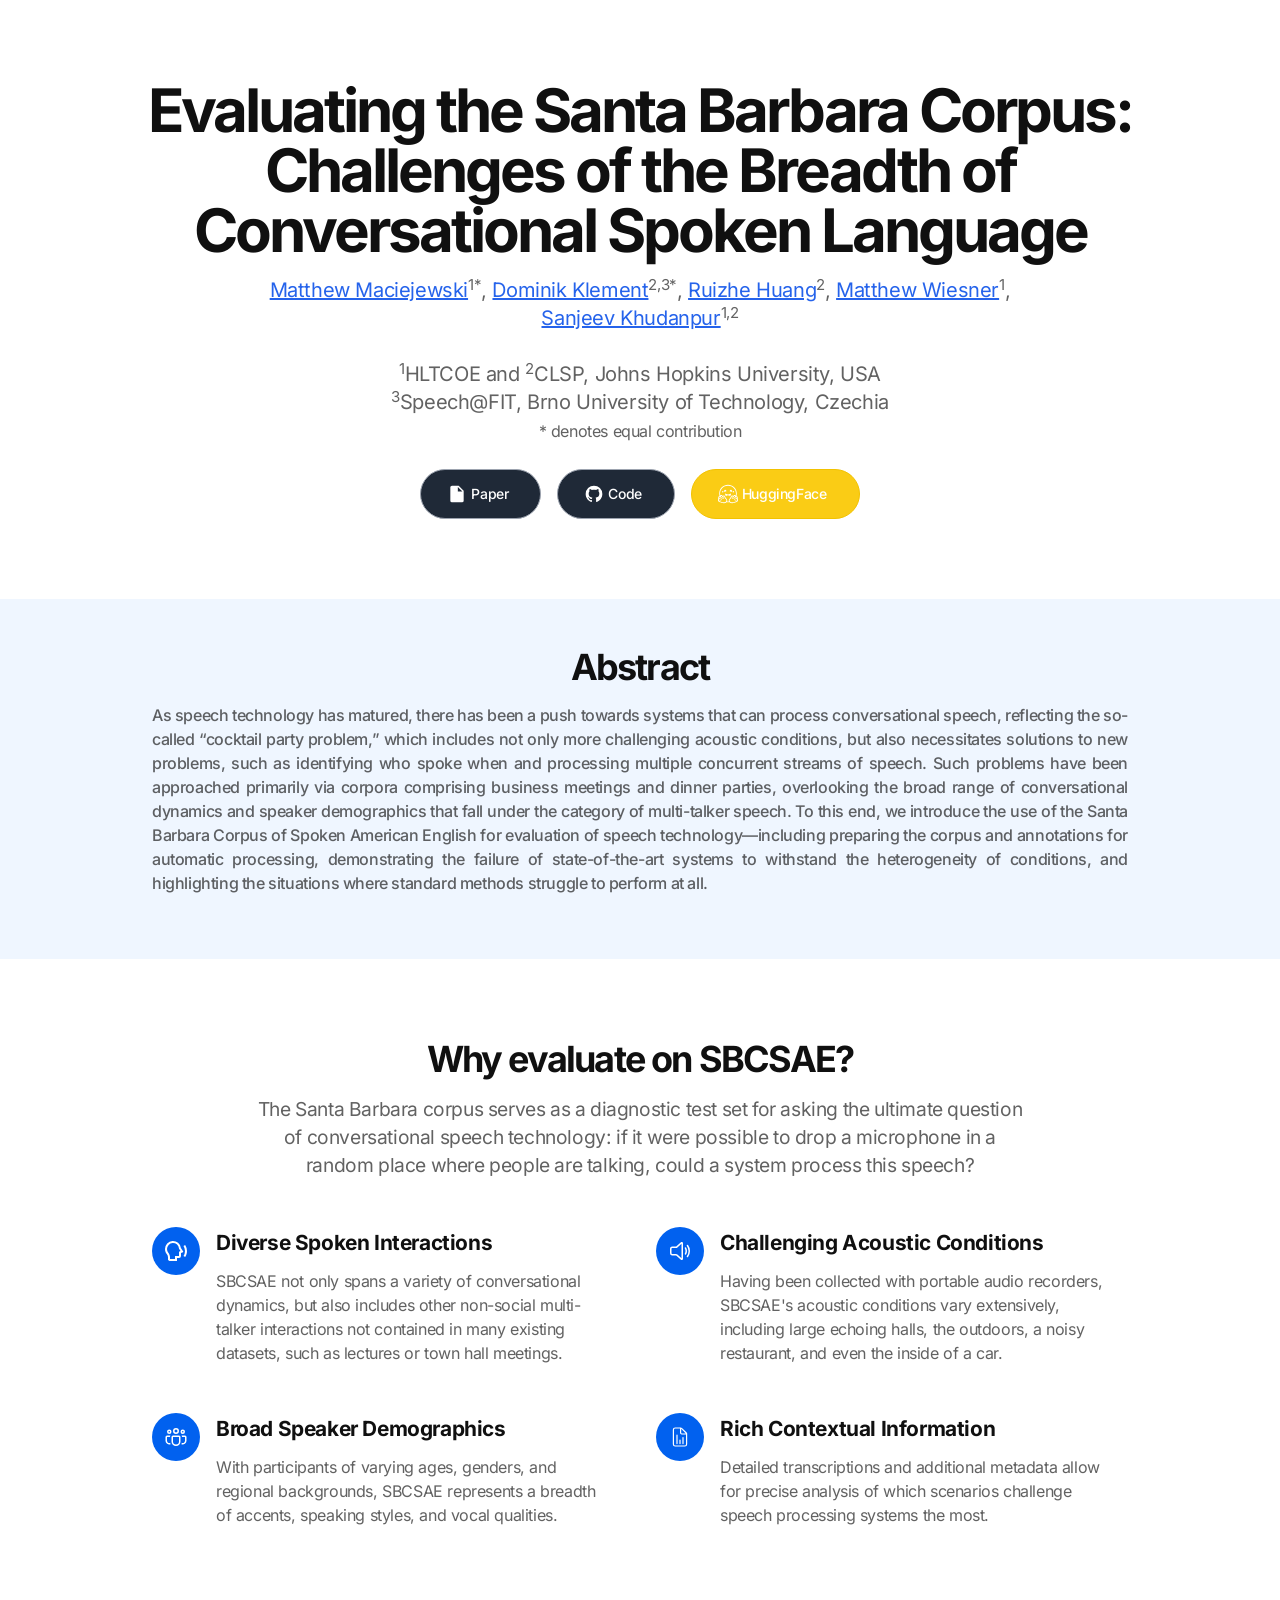
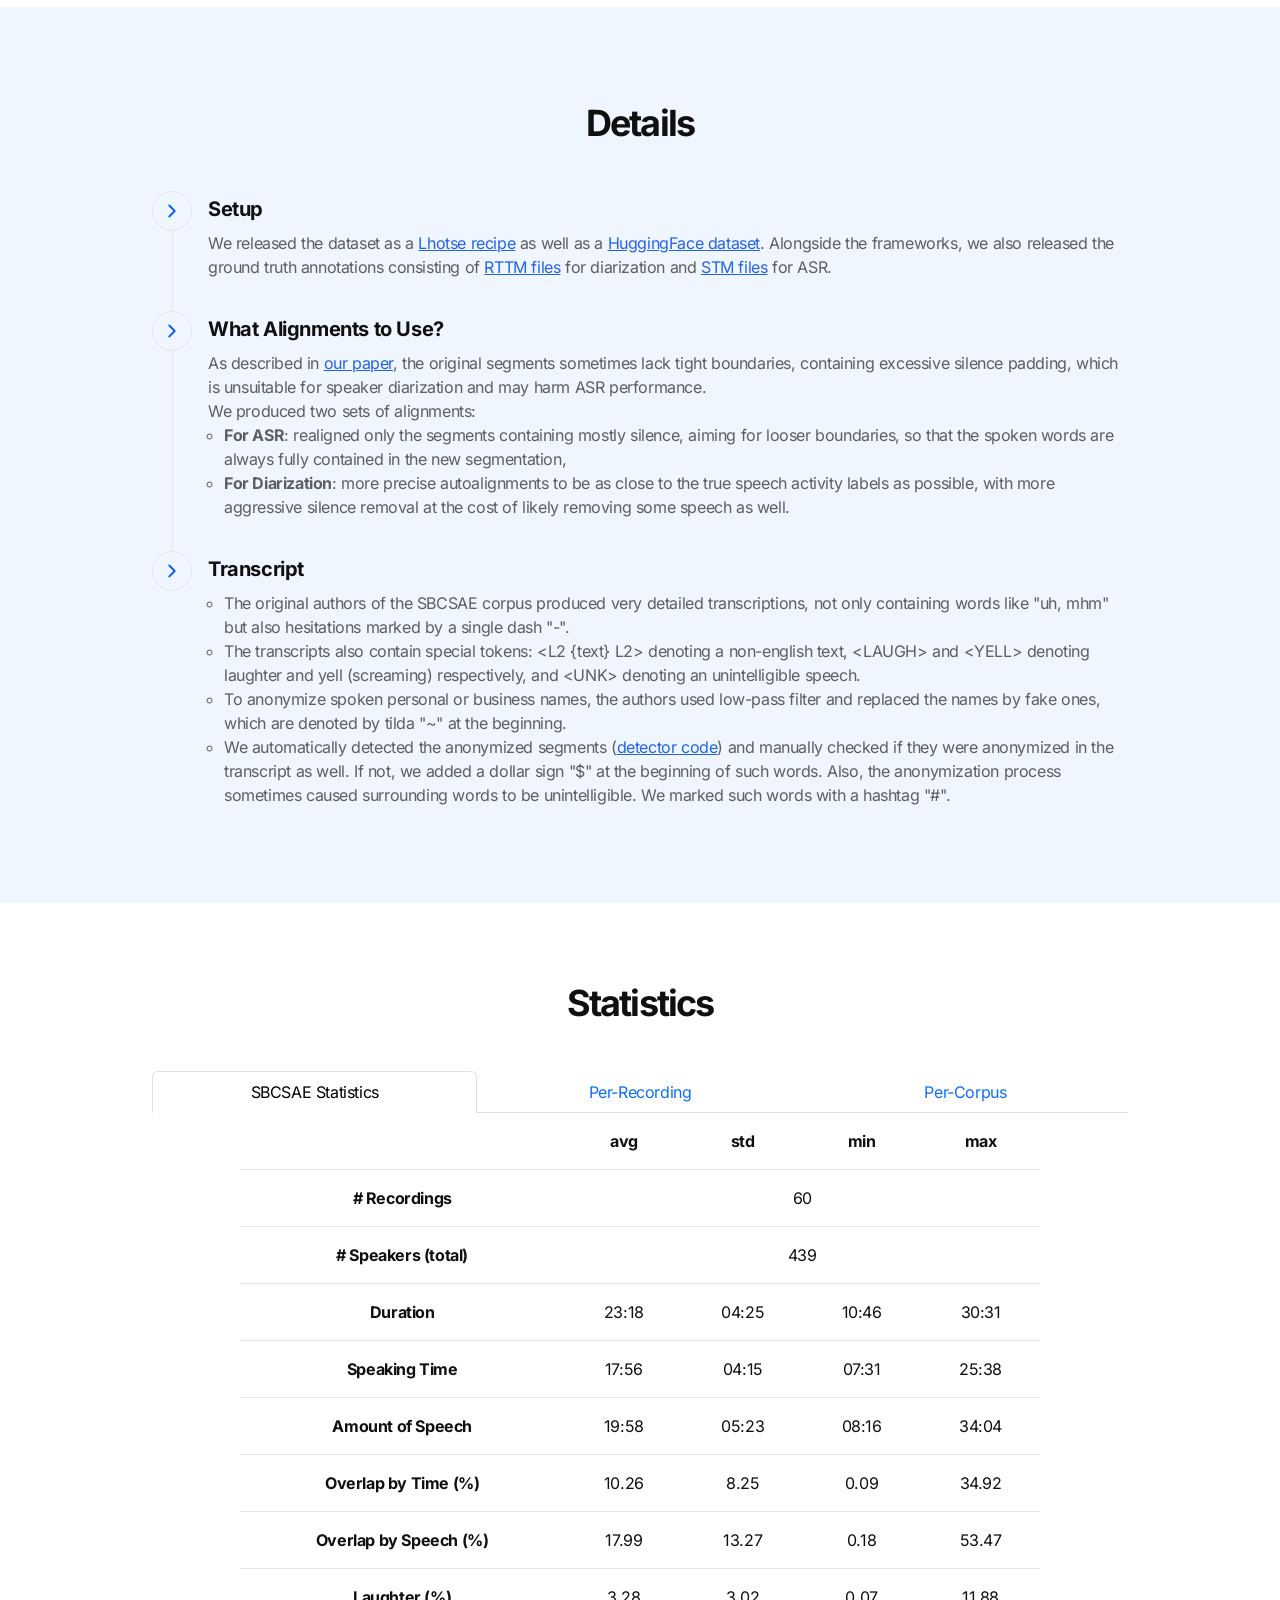
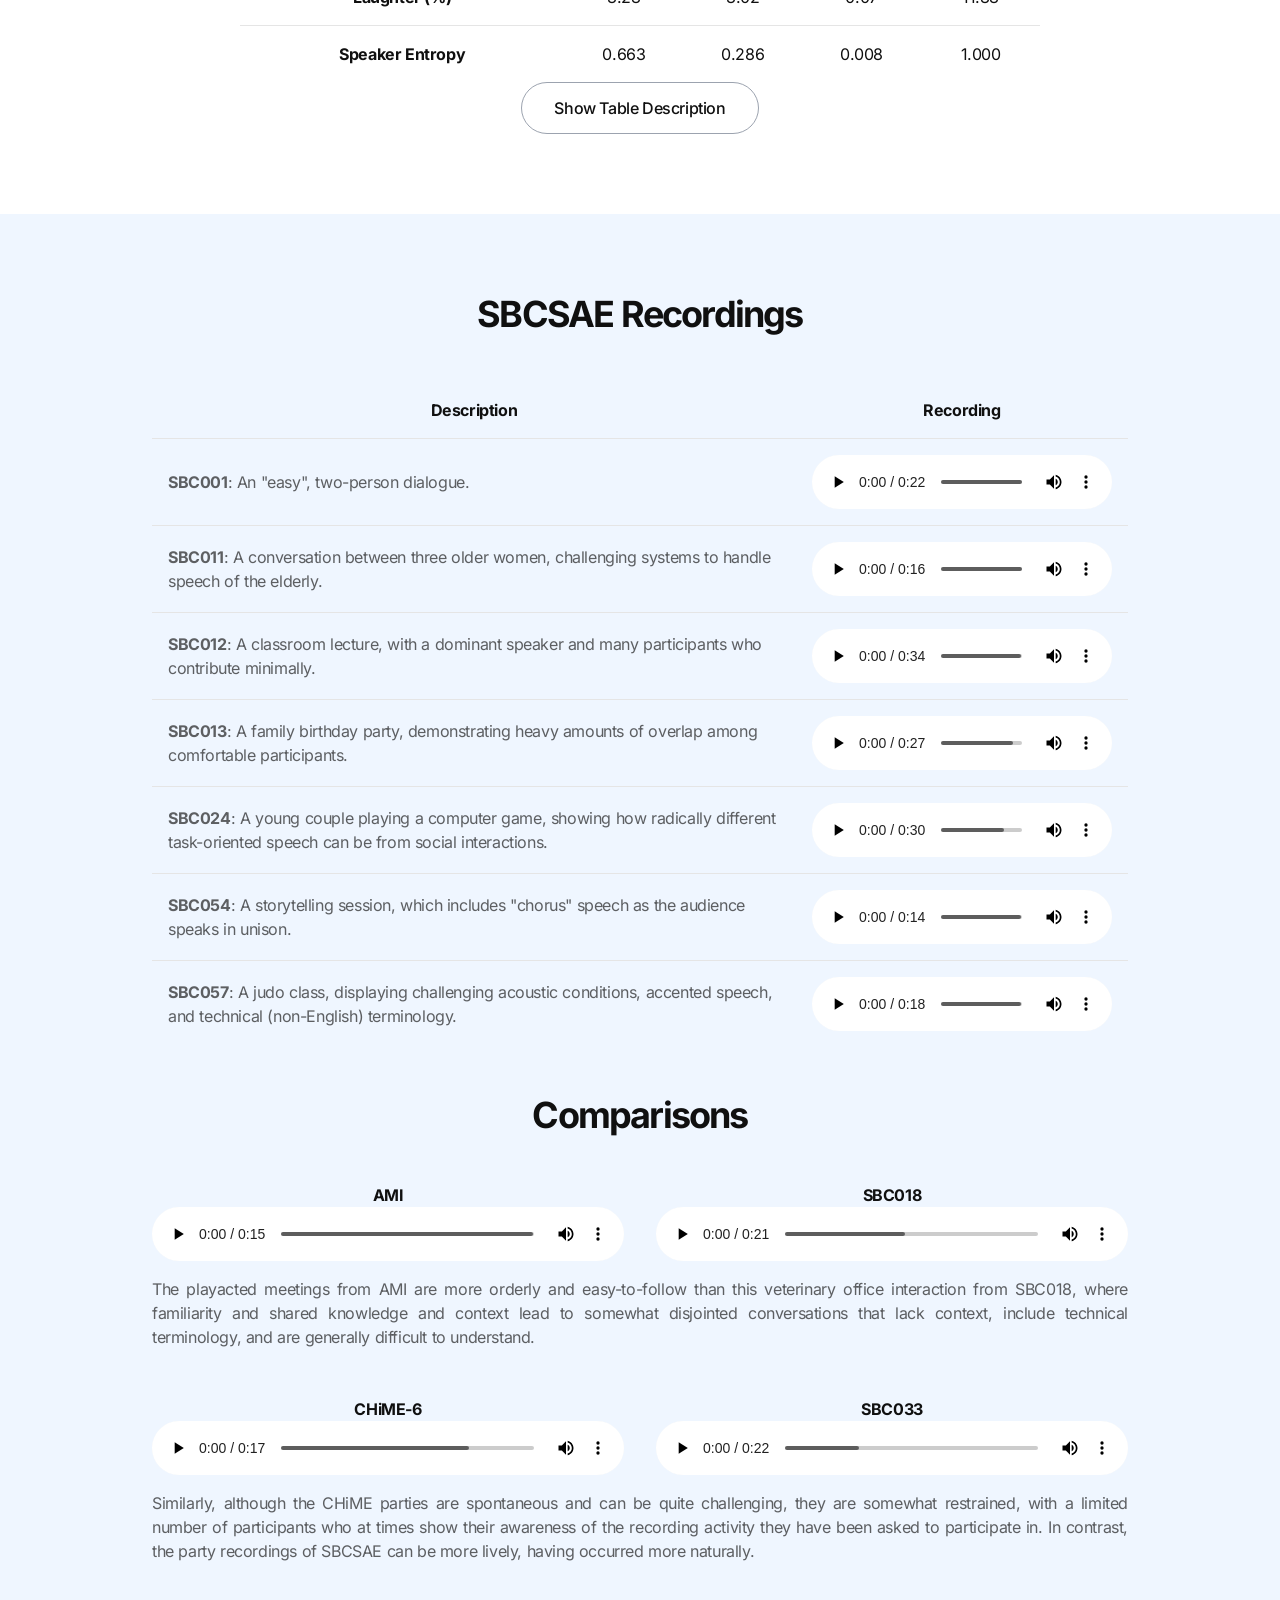
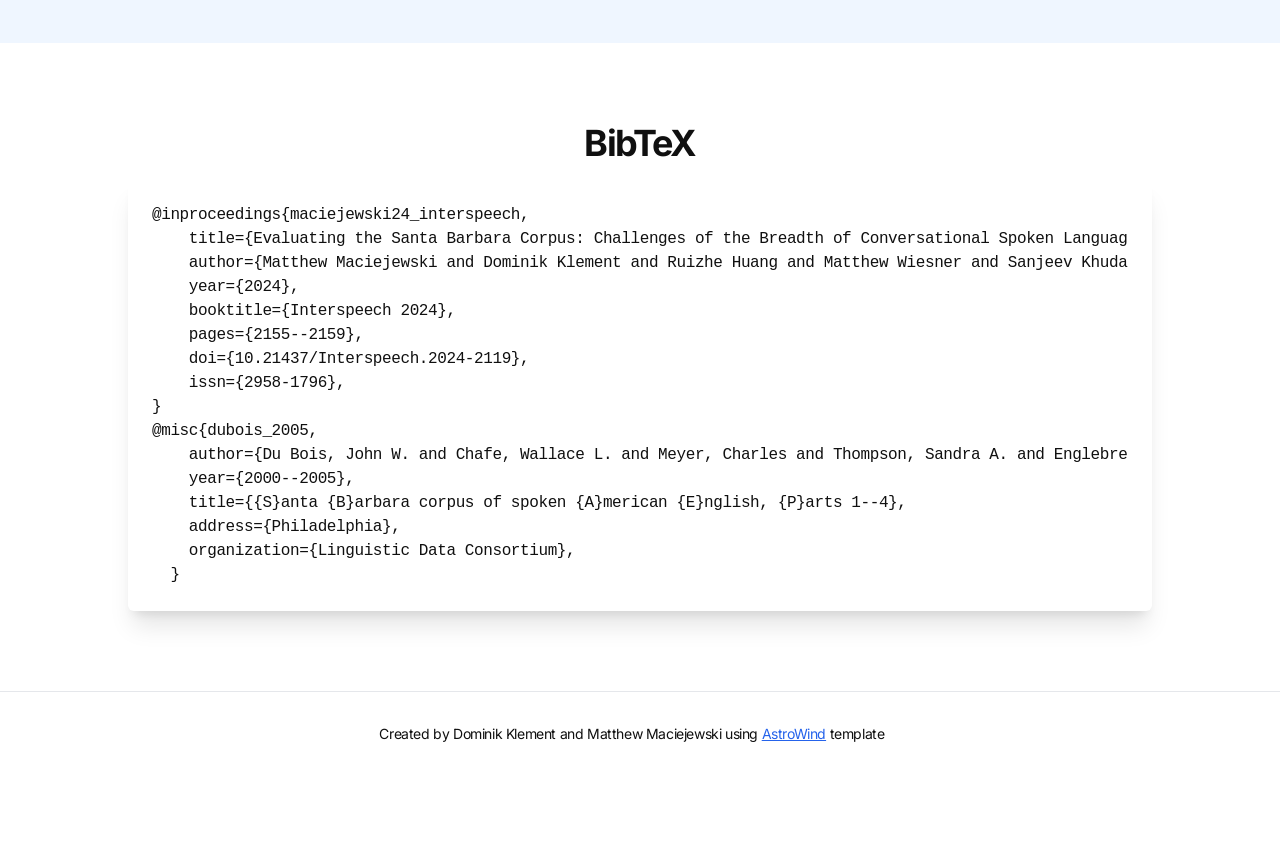
==== commit 3b9b8756: "Update index.html" ====
--- a/index.html
+++ b/index.html
@@ -13,4 +13,5 @@
     title=&#123;&#123;S&#125;anta &#123;B&#125;arbara corpus of spoken &#123;A&#125;merican &#123;E&#125;nglish, &#123;P&#125;arts 1--4&#125;,
     address=&#123;Philadelphia&#125;,
     organization=&#123;Linguistic Data Consortium&#125;,
-  &#125;</code></pre></div></div></section></main><footer class="relative not-prose border-gray-200 border-t dark:border-slate-800"><div class="absolute inset-0 pointer-events-none dark:bg-dark" aria-hidden="true"></div><div class="mx-auto relative px-4 max-w-7xl sm:px-6 dark:text-slate-300"><div class="md:py-8 py-6"><div class="dark:text-muted mr-4 text-sm"><p class="text-center">Created by Dominik Klement and Matthew Maciejewski using <a class="dark:text-muted text-blue-600 underline" href="https://astro.build/themes/details/astrowind/" target="_blank">AstroWind</a> template</p></div></div></div></footer><script>!function(){const e="light:only";if(window.basic_script)return;function t(e){"dark"===e?document.documentElement.classList.add("dark"):document.documentElement.classList.remove("dark")}window.basic_script=!0;const d=function(){e&&e.endsWith(":only")||!localStorage.theme?t(e.replace(":only","")):"dark"===localStorage.theme||!("theme"in localStorage)&&window.matchMedia("(prefers-color-scheme: dark)").matches?t("dark"):t("light")};function a(e,t,d){const a="string"==typeof e?document.querySelectorAll(e):e;a&&a.length&&a.forEach((e=>{e.addEventListener(t,(t=>d(t,e)),!1)}))}d();const o=function(){let t=window.scrollY,d=!0;a("#header nav","click",(function(){document.querySelector("[data-aw-toggle-menu]")?.classList.remove("expanded"),document.body.classList.remove("overflow-hidden"),document.getElementById("header")?.classList.remove("h-screen"),document.getElementById("header")?.classList.remove("expanded"),document.getElementById("header")?.classList.remove("bg-page"),document.querySelector("#header nav")?.classList.add("hidden"),document.querySelector("#header > div > div:last-child")?.classList.add("hidden")})),a("[data-aw-toggle-menu]","click",(function(e,t){t.classList.toggle("expanded"),document.body.classList.toggle("overflow-hidden"),document.getElementById("header")?.classList.toggle("h-screen"),document.getElementById("header")?.classList.toggle("expanded"),document.getElementById("header")?.classList.toggle("bg-page"),document.querySelector("#header nav")?.classList.toggle("hidden"),document.querySelector("#header > div > div:last-child")?.classList.toggle("hidden")})),a("[data-aw-toggle-color-scheme]","click",(function(){e.endsWith(":only")||(document.documentElement.classList.toggle("dark"),localStorage.theme=document.documentElement.classList.contains("dark")?"dark":"light")})),a("[data-aw-social-share]","click",(function(e,t){const d=t.getAttribute("data-aw-social-share"),a=encodeURIComponent(t.getAttribute("data-aw-url")),o=encodeURIComponent(t.getAttribute("data-aw-text"));let n;switch(d){case"facebook":n=`https://www.facebook.com/sharer.php?u=${a}`;break;case"twitter":n=`https://twitter.com/intent/tweet?url=${a}&text=${o}`;break;case"linkedin":n=`https://www.linkedin.com/shareArticle?mini=true&url=${a}&title=${o}`;break;case"whatsapp":n=`https://wa.me/?text=${o}%20${a}`;break;case"mail":n=`mailto:?subject=%22${o}%22&body=${o}%20${a}`;break;default:return}const c=document.createElement("a");c.target="_blank",c.href=n,c.click()}));function o(){const e=document.querySelector("#header[data-aw-sticky-header]");e&&(t>60&&!e.classList.contains("scroll")?e.classList.add("scroll"):t<=60&&e.classList.contains("scroll")&&e.classList.remove("scroll"),d=!1)}window.matchMedia("(max-width: 767px)").addEventListener("change",(function(){document.querySelector("[data-aw-toggle-menu]")?.classList.remove("expanded"),document.body.classList.remove("overflow-hidden"),document.getElementById("header")?.classList.remove("h-screen"),document.getElementById("header")?.classList.remove("expanded"),document.getElementById("header")?.classList.remove("bg-page"),document.querySelector("#header nav")?.classList.add("hidden"),document.querySelector("#header > div > div:last-child")?.classList.add("hidden")})),o(),a([document],"scroll",(function(){t=window.scrollY,d||(window.requestAnimationFrame((()=>{o()})),d=!0)}))},n=function(){document.documentElement.classList.add("motion-safe:scroll-smooth");const e=document.querySelector("[data-aw-toggle-menu]");e&&e.classList.remove("expanded"),document.body.classList.remove("overflow-hidden"),document.getElementById("header")?.classList.remove("h-screen"),document.getElementById("header")?.classList.remove("expanded"),document.querySelector("#header nav")?.classList.add("hidden")};window.onload=o,window.onpageshow=n,document.addEventListener("astro:after-swap",(()=>{d(),o(),n()}))}()</script></body></html>+  &#125;</code></pre></div></div></section></main><footer class="relative not-prose border-gray-200 border-t dark:border-slate-800"><div class="absolute inset-0 pointer-events-none dark:bg-dark" aria-hidden="true"></div><div class="mx-auto relative px-4 max-w-7xl sm:px-6 dark:text-slate-300"><div class="md:py-8 py-6"><div class="dark:text-muted mr-4 text-sm"><p class="text-center">Created by Dominik Klement and Matthew Maciejewski using <a class="dark:text-muted text-blue-600 underline" href="https://astro.build/themes/details/astrowind/" target="_blank">AstroWind</a> template</p></div></div></div></footer><script>!function(){const e="light:only";if(window.basic_script)return;function t(e){"dark"===e?document.documentElement.classList.add("dark"):document.documentElement.classList.remove("dark")}window.basic_script=!0;const d=function(){e&&e.endsWith(":only")||!localStorage.theme?t(e.replace(":only","")):"dark"===localStorage.theme||!("theme"in localStorage)&&window.matchMedia("(prefers-color-scheme: dark)").matches?t("dark"):t("light")};function a(e,t,d){const a="string"==typeof e?document.querySelectorAll(e):e;a&&a.length&&a.forEach((e=>{e.addEventListener(t,(t=>d(t,e)),!1)}))}d();const o=function(){let t=window.scrollY,d=!0;a("#header nav","click",(function(){document.querySelector("[data-aw-toggle-menu]")?.classList.remove("expanded"),document.body.classList.remove("overflow-hidden"),document.getElementById("header")?.classList.remove("h-screen"),document.getElementById("header")?.classList.remove("expanded"),document.getElementById("header")?.classList.remove("bg-page"),document.querySelector("#header nav")?.classList.add("hidden"),document.querySelector("#header > div > div:last-child")?.classList.add("hidden")})),a("[data-aw-toggle-menu]","click",(function(e,t){t.classList.toggle("expanded"),document.body.classList.toggle("overflow-hidden"),document.getElementById("header")?.classList.toggle("h-screen"),document.getElementById("header")?.classList.toggle("expanded"),document.getElementById("header")?.classList.toggle("bg-page"),document.querySelector("#header nav")?.classList.toggle("hidden"),document.querySelector("#header > div > div:last-child")?.classList.toggle("hidden")})),a("[data-aw-toggle-color-scheme]","click",(function(){e.endsWith(":only")||(document.documentElement.classList.toggle("dark"),localStorage.theme=document.documentElement.classList.contains("dark")?"dark":"light")})),a("[data-aw-social-share]","click",(function(e,t){const d=t.getAttribute("data-aw-social-share"),a=encodeURIComponent(t.getAttribute("data-aw-url")),o=encodeURIComponent(t.getAttribute("data-aw-text"));let n;switch(d){case"facebook":n=`https://www.facebook.com/sharer.php?u=${a}`;break;case"twitter":n=`https://twitter.com/intent/tweet?url=${a}&text=${o}`;break;case"linkedin":n=`https://www.linkedin.com/shareArticle?mini=true&url=${a}&title=${o}`;break;case"whatsapp":n=`https://wa.me/?text=${o}%20${a}`;break;case"mail":n=`mailto:?subject=%22${o}%22&body=${o}%20${a}`;break;default:return}const c=document.createElement("a");c.target="_blank",c.href=n,c.click()}));function o(){const e=document.querySelector("#header[data-aw-sticky-header]");e&&(t>60&&!e.classList.contains("scroll")?e.classList.add("scroll"):t<=60&&e.classList.contains("scroll")&&e.classList.remove("scroll"),d=!1)}window.matchMedia("(max-width: 767px)").addEventListener("change",(function(){document.querySelector("[data-aw-toggle-menu]")?.classList.remove("expanded"),document.body.classList.remove("overflow-hidden"),document.getElementById("header")?.classList.remove("h-screen"),document.getElementById("header")?.classList.remove("expanded"),document.getElementById("header")?.classList.remove("bg-page"),document.querySelector("#header nav")?.classList.add("hidden"),document.querySelector("#header > div > div:last-child")?.classList.add("hidden")})),o(),a([document],"scroll",(function(){t=window.scrollY,d||(window.requestAnimationFrame((()=>{o()})),d=!0)}))},n=function(){document.documentElement.classList.add("motion-safe:scroll-smooth");const e=document.querySelector("[data-aw-toggle-menu]");e&&e.classList.remove("expanded"),document.body.classList.remove("overflow-hidden"),document.getElementById("header")?.classList.remove("h-screen"),document.getElementById("header")?.classList.remove("expanded"),document.querySelector("#header nav")?.classList.add("hidden")};window.onload=o,window.onpageshow=n,document.addEventListener("astro:after-swap",(()=>{d(),o(),n()}))}()</script><script async src="https://www.googletagmanager.com/gtag/js?id=G-6VL5BFEKKP"></script><script>window.dataLayer=window.dataLayer||[];function gtag(){dataLayer.push(arguments)}
+gtag('js',new Date());gtag('config','G-6VL5BFEKKP');</script></body></html>
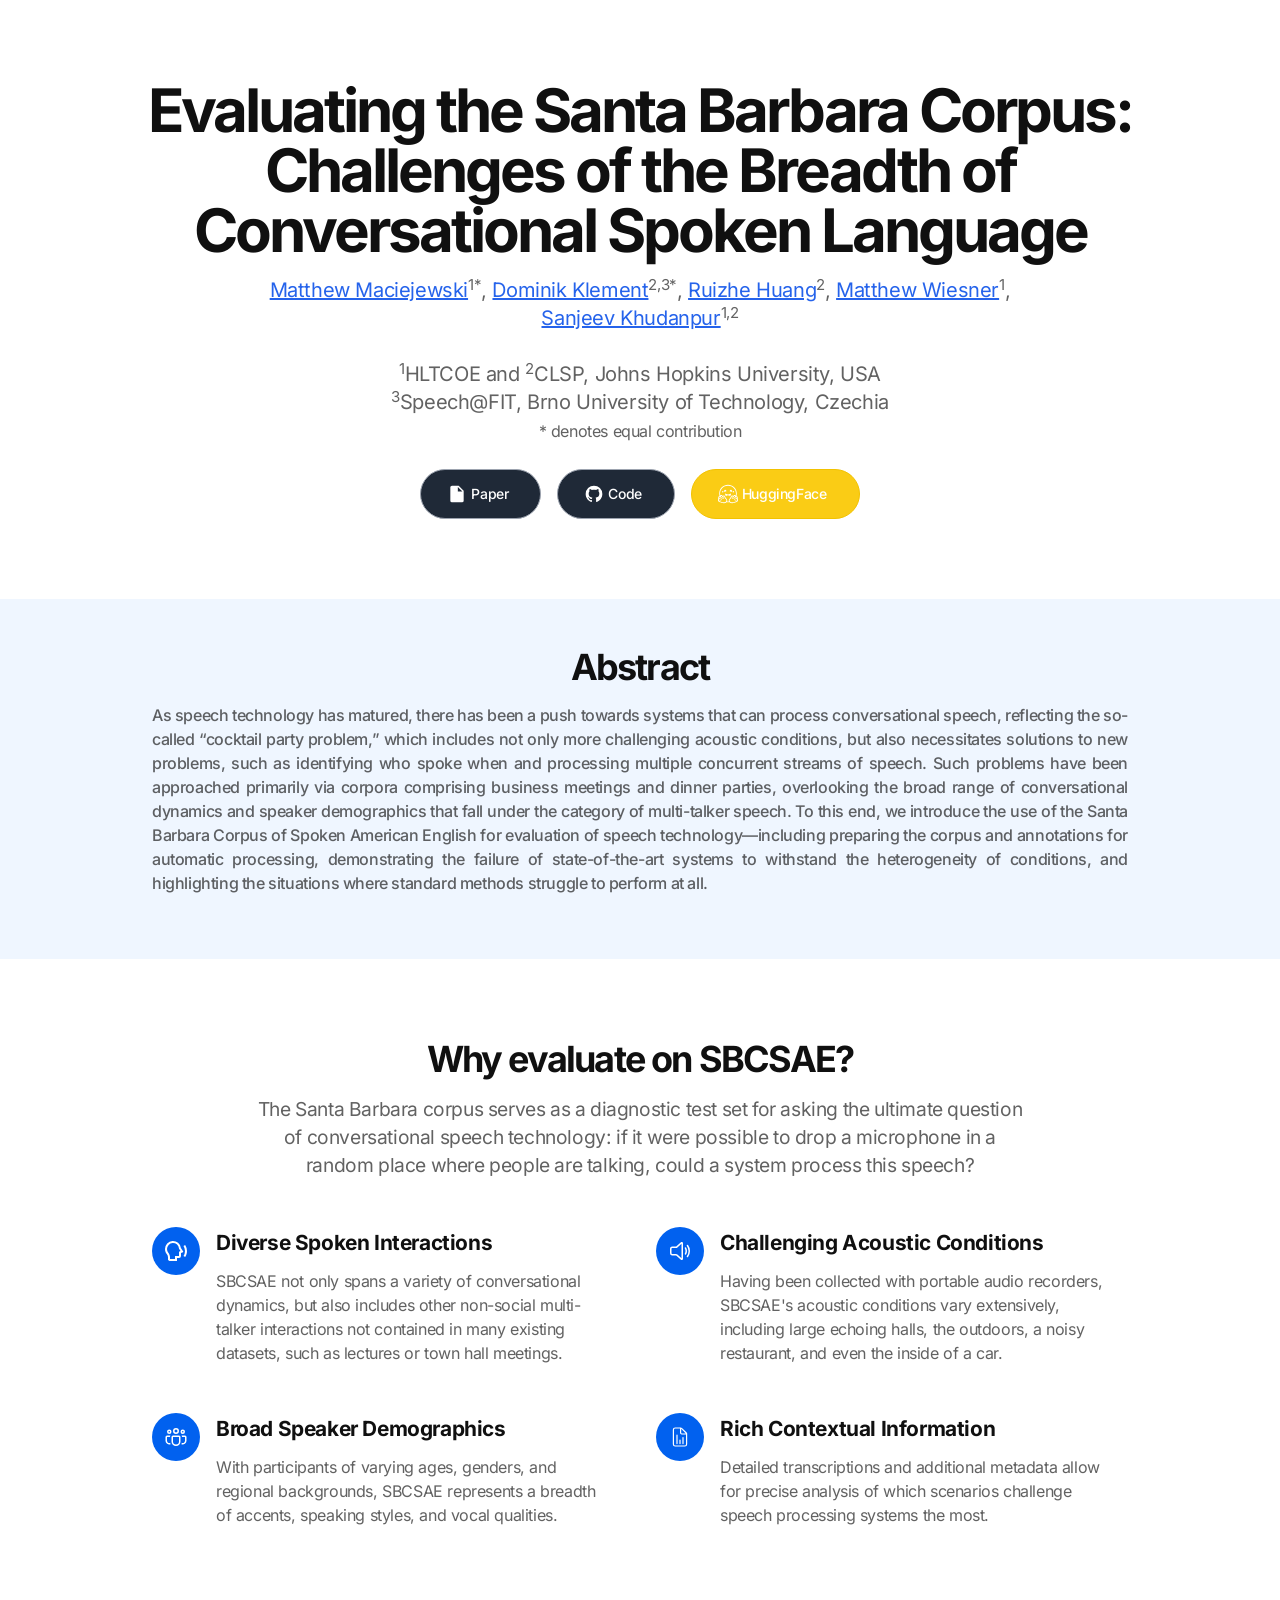
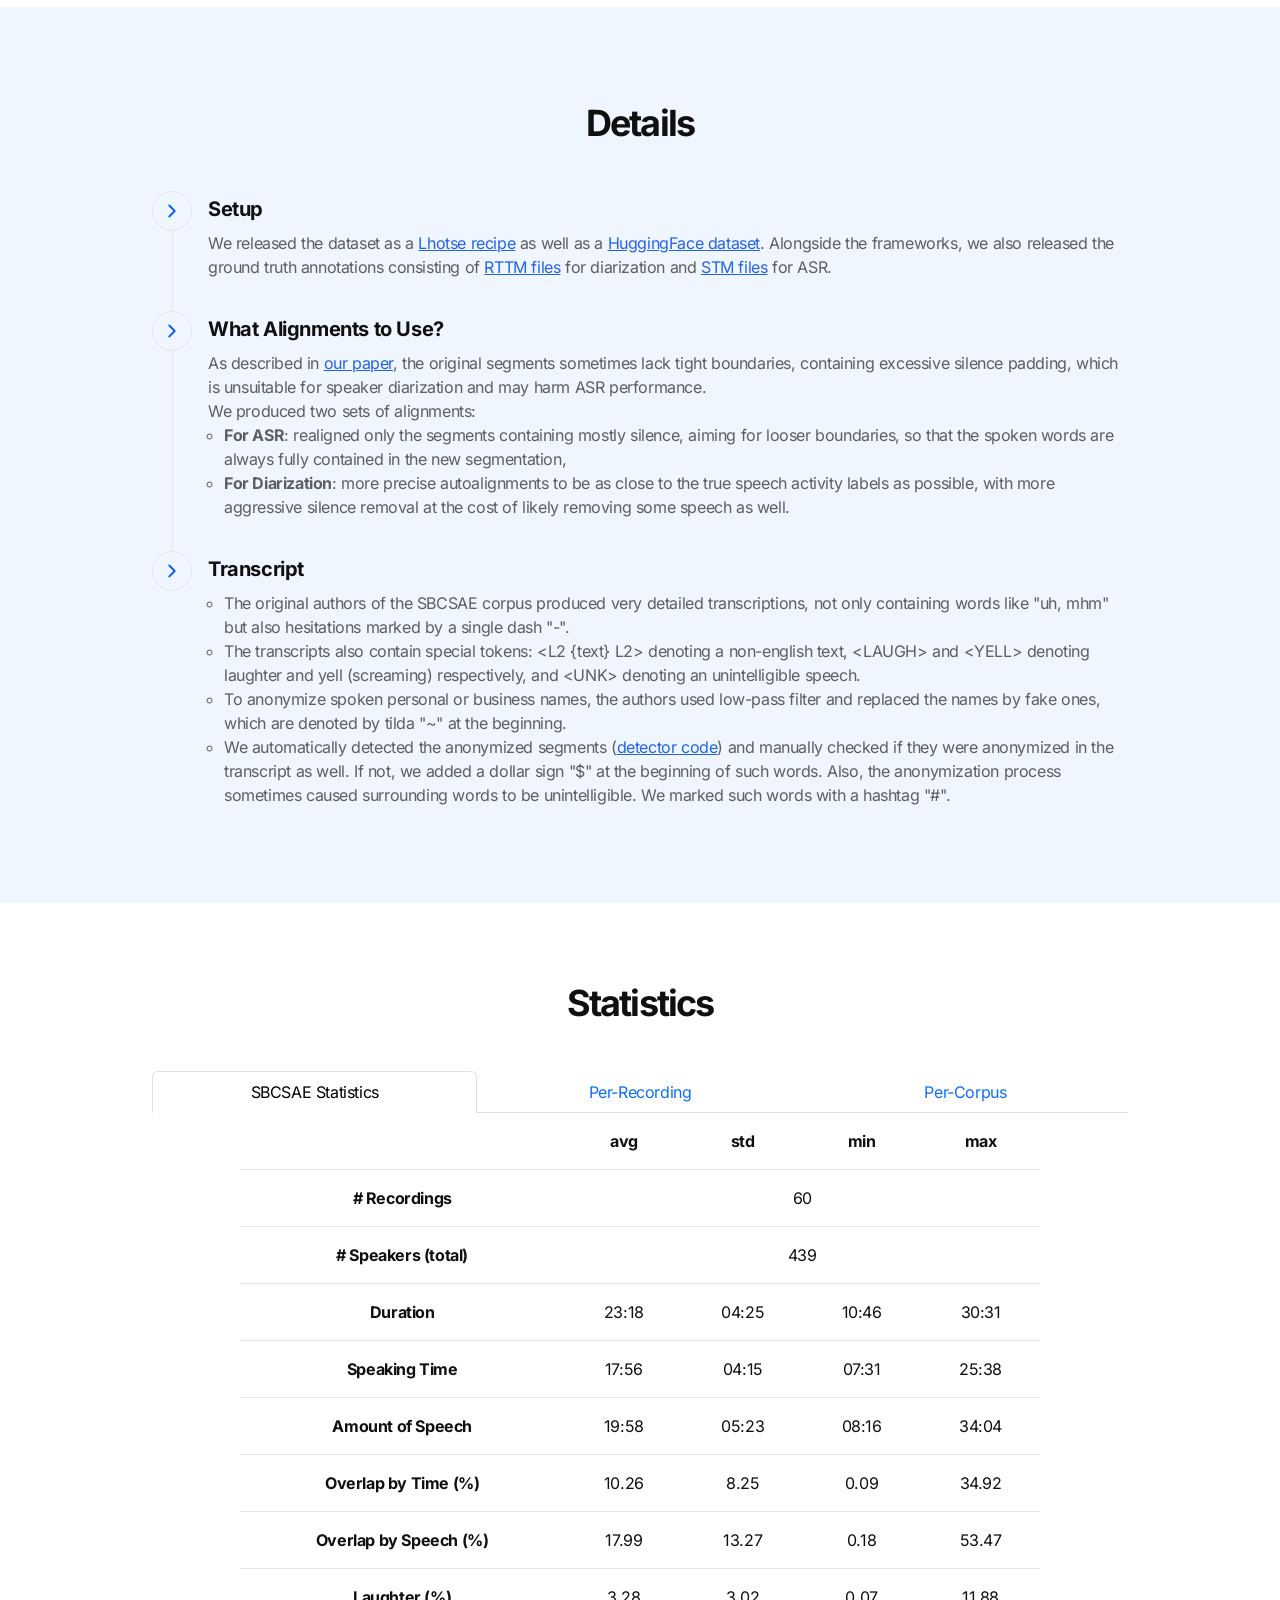
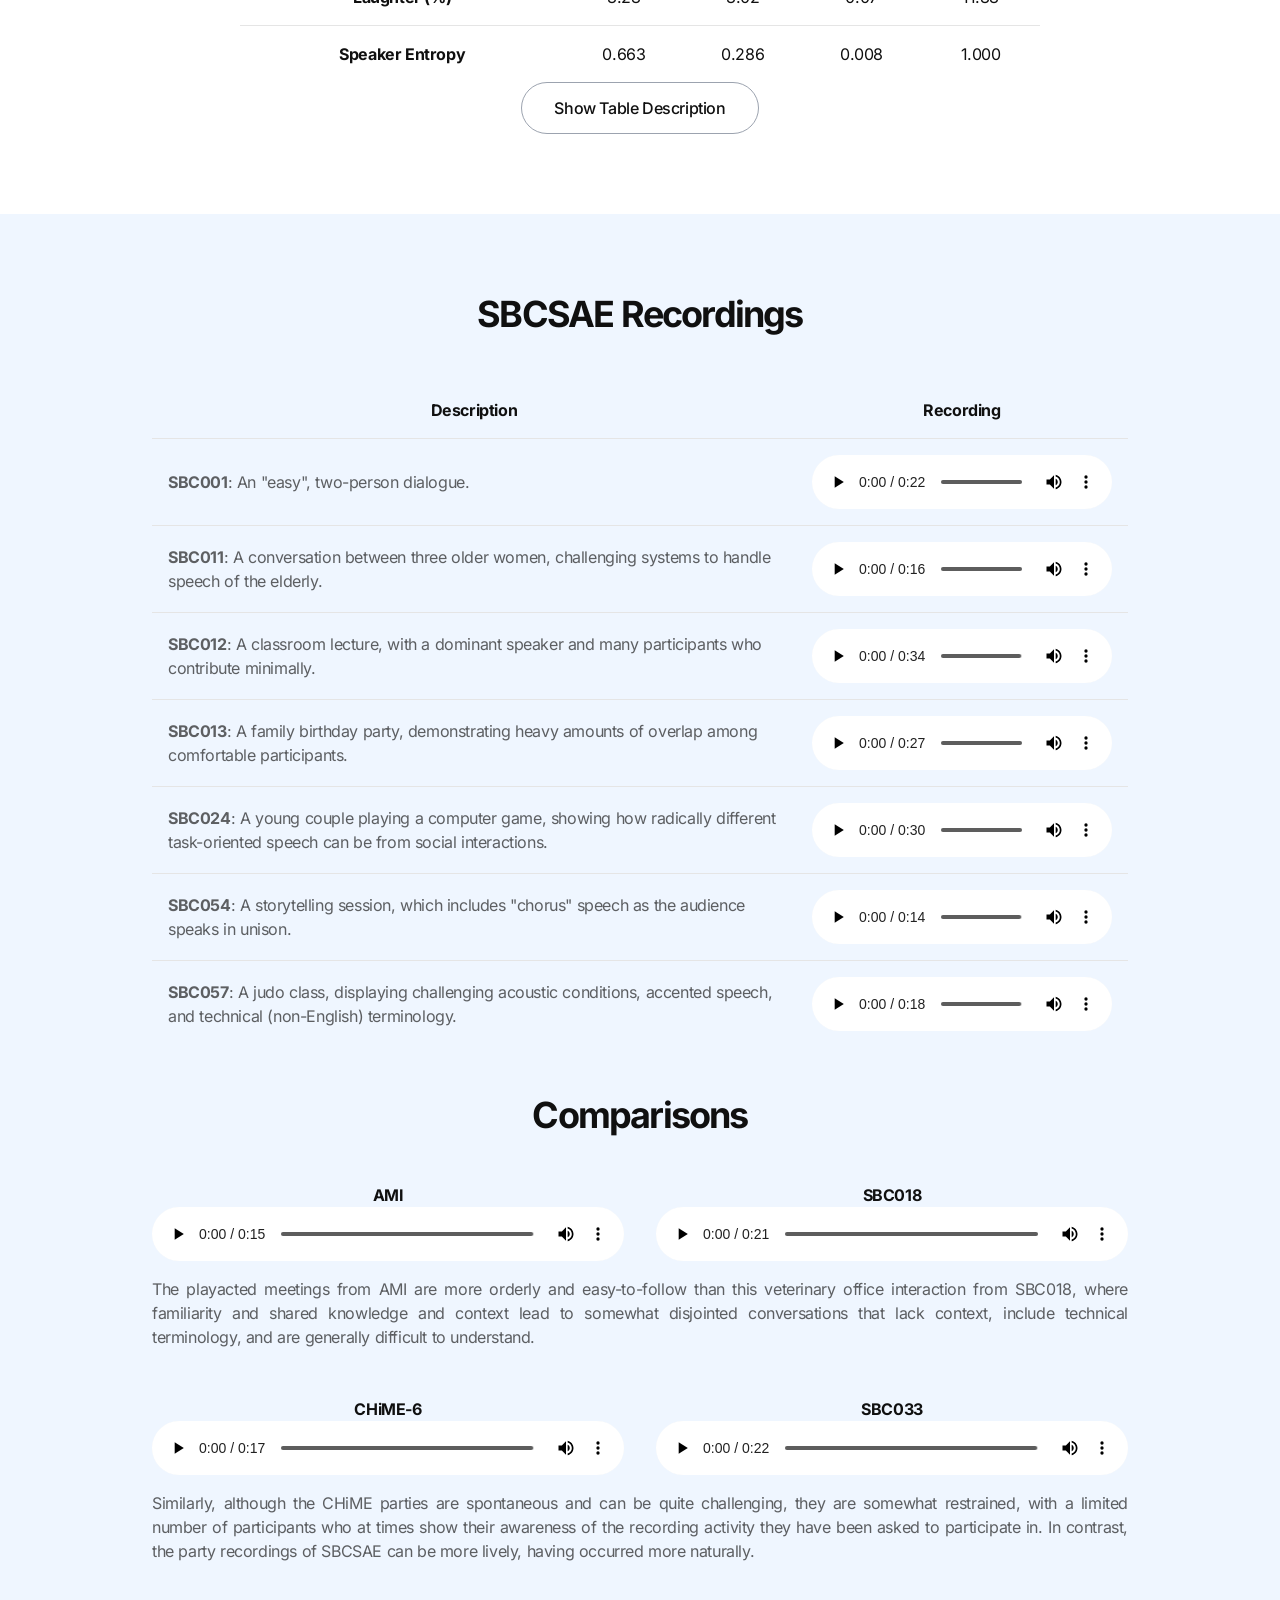
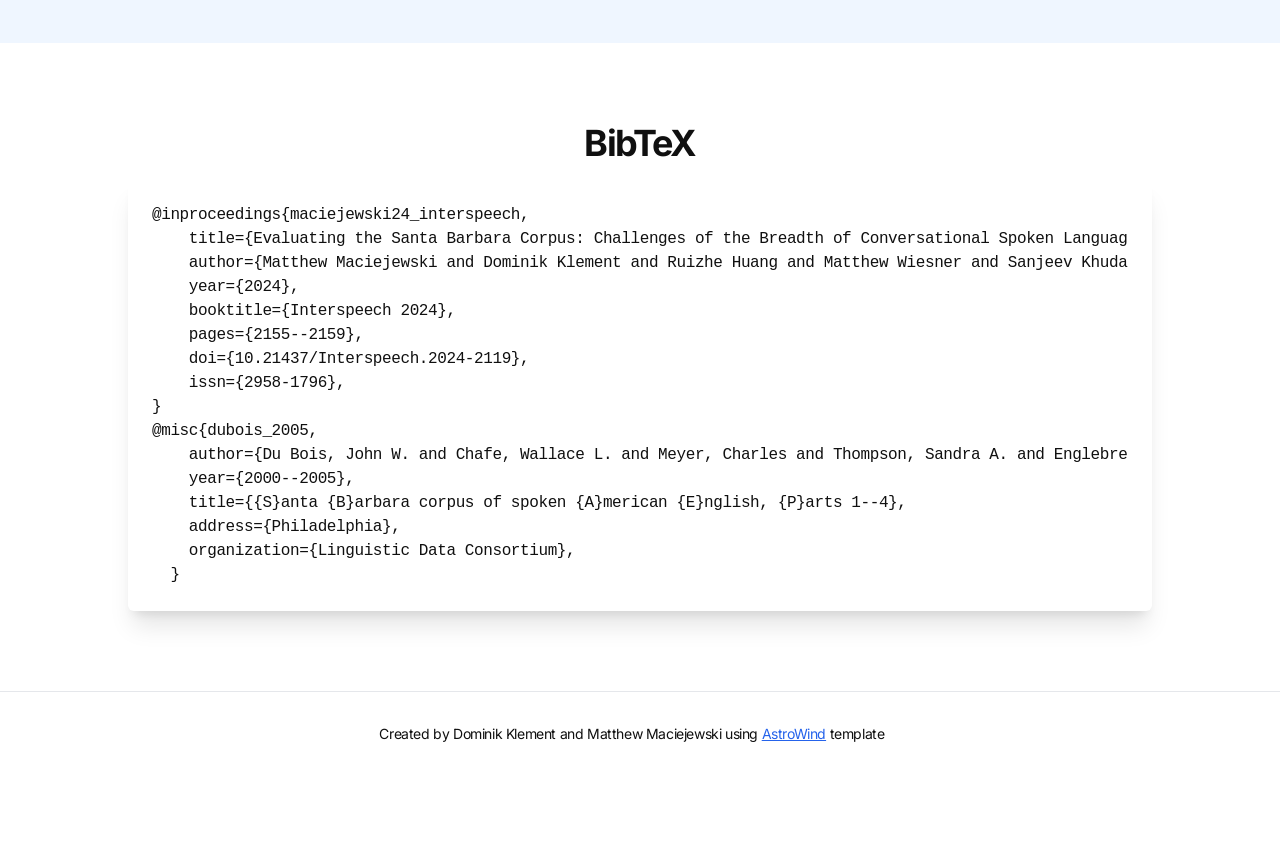
==== commit ea4ffe96: "Update index.html" ====
--- a/index.html
+++ b/index.html
@@ -1,4 +1,4 @@
-<!DOCTYPE html><html class="2xl:text-[20px]" dir="ltr" lang="en"><head><meta charset="UTF-8"><meta content="width=device-width,initial-scale=1" name="viewport"><link href="sitemap-index.xml" rel="sitemap"><link href="assets/favicon.CGiRCjPI.ico" rel="shortcut icon"><link href="assets/favicon.vp_fBu0c.svg" rel="icon" type="image/svg+xml"><link href="assets/favicon.vp_fBu0c.svg" rel="mask-icon" color="#8D46E7"><link href="assets/apple-touch-icon.DHIlG7dp.png" rel="apple-touch-icon" sizes="180x180"><style>:root{--aw-font-sans:'Inter Variable';--aw-font-serif:'Inter Variable';--aw-font-heading:'Inter Variable';--aw-color-primary:rgb(1 97 239);--aw-color-secondary:rgb(1 84 207);--aw-color-accent:rgb(109 40 217);--aw-color-text-heading:rgb(0 0 0);--aw-color-text-default:rgb(16 16 16);--aw-color-text-muted:rgb(16 16 16 / 66%);--aw-color-bg-page:rgb(255 255 255);--aw-color-bg-page-dark:rgb(3 6 32)}.dark{--aw-font-sans:'Inter Variable';--aw-font-serif:'Inter Variable';--aw-font-heading:'Inter Variable';--aw-color-primary:rgb(1 97 239);--aw-color-secondary:rgb(1 84 207);--aw-color-accent:rgb(109 40 217);--aw-color-text-heading:rgb(247, 248, 248);--aw-color-text-default:rgb(229 236 246);--aw-color-text-muted:rgb(229 236 246 / 66%);--aw-color-bg-page:rgb(3 6 32)}.border-1{border-width:1px}.font-size-1rem{font-size:1rem!important}table{width:100%;width:min(900px,100%-3rem);margin-inline:auto;border-collapse:collapse;border-spacing:2rem}caption,td,th{padding:1rem}td,th{border-bottom:1px solid #e5e5e5}td{font-weight:400;font-size:1rem}tr:last-child td{border-bottom:none!important}col:nth-child(2){background:#f4feff}caption,td,th{text-align:center}@media (max-width:650px){td{display:grid;gap:2.5rem;grid-template-columns:1fr 1fr;padding:2rem 2rem}th{display:none}}audio::-webkit-media-controls-panel,audio::-webkit-media-controls-play-button{background-color:#fff;color:#fff}:root,[data-bs-theme=light]{--bs-blue:#0d6efd;--bs-indigo:#6610f2;--bs-purple:#6f42c1;--bs-pink:#d63384;--bs-red:#dc3545;--bs-orange:#fd7e14;--bs-yellow:#ffc107;--bs-green:#198754;--bs-teal:#20c997;--bs-cyan:#0dcaf0;--bs-black:#000;--bs-white:#fff;--bs-gray:#6c757d;--bs-gray-dark:#343a40;--bs-gray-100:#f8f9fa;--bs-gray-200:#e9ecef;--bs-gray-300:#dee2e6;--bs-gray-400:#ced4da;--bs-gray-500:#adb5bd;--bs-gray-600:#6c757d;--bs-gray-700:#495057;--bs-gray-800:#343a40;--bs-gray-900:#212529;--bs-primary:#0d6efd;--bs-secondary:#6c757d;--bs-success:#198754;--bs-info:#0dcaf0;--bs-warning:#ffc107;--bs-danger:#dc3545;--bs-light:#f8f9fa;--bs-dark:#212529;--bs-primary-rgb:13,110,253;--bs-secondary-rgb:108,117,125;--bs-success-rgb:25,135,84;--bs-info-rgb:13,202,240;--bs-warning-rgb:255,193,7;--bs-danger-rgb:220,53,69;--bs-light-rgb:248,249,250;--bs-dark-rgb:33,37,41;--bs-primary-text-emphasis:#052c65;--bs-secondary-text-emphasis:#2b2f32;--bs-success-text-emphasis:#0a3622;--bs-info-text-emphasis:#055160;--bs-warning-text-emphasis:#664d03;--bs-danger-text-emphasis:#58151c;--bs-light-text-emphasis:#495057;--bs-dark-text-emphasis:#495057;--bs-primary-bg-subtle:#cfe2ff;--bs-secondary-bg-subtle:#e2e3e5;--bs-success-bg-subtle:#d1e7dd;--bs-info-bg-subtle:#cff4fc;--bs-warning-bg-subtle:#fff3cd;--bs-danger-bg-subtle:#f8d7da;--bs-light-bg-subtle:#fcfcfd;--bs-dark-bg-subtle:#ced4da;--bs-primary-border-subtle:#9ec5fe;--bs-secondary-border-subtle:#c4c8cb;--bs-success-border-subtle:#a3cfbb;--bs-info-border-subtle:#9eeaf9;--bs-warning-border-subtle:#ffe69c;--bs-danger-border-subtle:#f1aeb5;--bs-light-border-subtle:#e9ecef;--bs-dark-border-subtle:#adb5bd;--bs-white-rgb:255,255,255;--bs-black-rgb:0,0,0;--bs-font-sans-serif:system-ui,-apple-system,'Segoe UI',Roboto,'Helvetica Neue','Noto Sans','Liberation Sans',Arial,sans-serif,'Apple Color Emoji','Segoe UI Emoji','Segoe UI Symbol','Noto Color Emoji';--bs-font-monospace:SFMono-Regular,Menlo,Monaco,Consolas,'Liberation Mono','Courier New',monospace;--bs-gradient:linear-gradient(180deg, rgba(255, 255, 255, 0.15), rgba(255, 255, 255, 0));--bs-body-font-family:var(--bs-font-sans-serif);--bs-body-font-size:1rem;--bs-body-font-weight:400;--bs-body-line-height:1.5;--bs-body-color:#212529;--bs-body-color-rgb:33,37,41;--bs-body-bg:#fff;--bs-body-bg-rgb:255,255,255;--bs-emphasis-color:#000;--bs-emphasis-color-rgb:0,0,0;--bs-secondary-color:rgba(33, 37, 41, 0.75);--bs-secondary-color-rgb:33,37,41;--bs-secondary-bg:#e9ecef;--bs-secondary-bg-rgb:233,236,239;--bs-tertiary-color:rgba(33, 37, 41, 0.5);--bs-tertiary-color-rgb:33,37,41;--bs-tertiary-bg:#f8f9fa;--bs-tertiary-bg-rgb:248,249,250;--bs-heading-color:inherit;--bs-link-color:#0d6efd;--bs-link-color-rgb:13,110,253;--bs-link-decoration:underline;--bs-link-hover-color:#0a58ca;--bs-link-hover-color-rgb:10,88,202;--bs-code-color:#d63384;--bs-highlight-color:#212529;--bs-highlight-bg:#fff3cd;--bs-border-width:1px;--bs-border-style:solid;--bs-border-color:#dee2e6;--bs-border-color-translucent:rgba(0, 0, 0, 0.175);--bs-border-radius:0.375rem;--bs-border-radius-sm:0.25rem;--bs-border-radius-lg:0.5rem;--bs-border-radius-xl:1rem;--bs-border-radius-xxl:2rem;--bs-border-radius-2xl:var(--bs-border-radius-xxl);--bs-border-radius-pill:50rem;--bs-box-shadow:0 0.5rem 1rem rgba(0, 0, 0, 0.15);--bs-box-shadow-sm:0 0.125rem 0.25rem rgba(0, 0, 0, 0.075);--bs-box-shadow-lg:0 1rem 3rem rgba(0, 0, 0, 0.175);--bs-box-shadow-inset:inset 0 1px 2px rgba(0, 0, 0, 0.075);--bs-focus-ring-width:0.25rem;--bs-focus-ring-opacity:0.25;--bs-focus-ring-color:rgba(13, 110, 253, 0.25);--bs-form-valid-color:#198754;--bs-form-valid-border-color:#198754;--bs-form-invalid-color:#dc3545;--bs-form-invalid-border-color:#dc3545}[data-bs-theme=dark]{color-scheme:dark;--bs-body-color:#dee2e6;--bs-body-color-rgb:222,226,230;--bs-body-bg:#212529;--bs-body-bg-rgb:33,37,41;--bs-emphasis-color:#fff;--bs-emphasis-color-rgb:255,255,255;--bs-secondary-color:rgba(222, 226, 230, 0.75);--bs-secondary-color-rgb:222,226,230;--bs-secondary-bg:#343a40;--bs-secondary-bg-rgb:52,58,64;--bs-tertiary-color:rgba(222, 226, 230, 0.5);--bs-tertiary-color-rgb:222,226,230;--bs-tertiary-bg:#2b3035;--bs-tertiary-bg-rgb:43,48,53;--bs-primary-text-emphasis:#6ea8fe;--bs-secondary-text-emphasis:#a7acb1;--bs-success-text-emphasis:#75b798;--bs-info-text-emphasis:#6edff6;--bs-warning-text-emphasis:#ffda6a;--bs-danger-text-emphasis:#ea868f;--bs-light-text-emphasis:#f8f9fa;--bs-dark-text-emphasis:#dee2e6;--bs-primary-bg-subtle:#031633;--bs-secondary-bg-subtle:#161719;--bs-success-bg-subtle:#051b11;--bs-info-bg-subtle:#032830;--bs-warning-bg-subtle:#332701;--bs-danger-bg-subtle:#2c0b0e;--bs-light-bg-subtle:#343a40;--bs-dark-bg-subtle:#1a1d20;--bs-primary-border-subtle:#084298;--bs-secondary-border-subtle:#41464b;--bs-success-border-subtle:#0f5132;--bs-info-border-subtle:#087990;--bs-warning-border-subtle:#997404;--bs-danger-border-subtle:#842029;--bs-light-border-subtle:#495057;--bs-dark-border-subtle:#343a40;--bs-heading-color:inherit;--bs-link-color:#6ea8fe;--bs-link-hover-color:#8bb9fe;--bs-link-color-rgb:110,168,254;--bs-link-hover-color-rgb:139,185,254;--bs-code-color:#e685b5;--bs-highlight-color:#dee2e6;--bs-highlight-bg:#664d03;--bs-border-color:#495057;--bs-border-color-translucent:rgba(255, 255, 255, 0.15);--bs-form-valid-color:#75b798;--bs-form-valid-border-color:#75b798;--bs-form-invalid-color:#ea868f;--bs-form-invalid-border-color:#ea868f}.nav{--bs-nav-link-padding-x:1rem;--bs-nav-link-padding-y:0.5rem;--bs-nav-link-font-weight: ;--bs-nav-link-color:var(--bs-link-color);--bs-nav-link-hover-color:var(--bs-link-hover-color);--bs-nav-link-disabled-color:var(--bs-secondary-color);display:flex;flex-wrap:wrap;padding-left:0;margin-bottom:0;list-style:none}.nav-link{display:block;padding:var(--bs-nav-link-padding-y) var(--bs-nav-link-padding-x);font-size:var(--bs-nav-link-font-size);font-weight:var(--bs-nav-link-font-weight);color:var(--bs-nav-link-color);text-decoration:none;background:0 0;border:0;transition:color .15s ease-in-out,background-color .15s ease-in-out,border-color .15s ease-in-out}@media (prefers-reduced-motion:reduce){.nav-link{transition:none}}.nav-link:focus,.nav-link:hover{color:var(--bs-nav-link-hover-color)}.nav-link:focus-visible{outline:0;box-shadow:0 0 0 .25rem rgba(13,110,253,.25)}.nav-link.disabled,.nav-link:disabled{color:var(--bs-nav-link-disabled-color);pointer-events:none;cursor:default}.nav-tabs{--bs-nav-tabs-border-width:var(--bs-border-width);--bs-nav-tabs-border-color:var(--bs-border-color);--bs-nav-tabs-border-radius:var(--bs-border-radius);--bs-nav-tabs-link-hover-border-color:var(--bs-secondary-bg) var(--bs-secondary-bg) var(--bs-border-color);--bs-nav-tabs-link-active-color:var(--bs-emphasis-color);--bs-nav-tabs-link-active-bg:var(--bs-body-bg);--bs-nav-tabs-link-active-border-color:var(--bs-border-color) var(--bs-border-color) var(--bs-body-bg);border-bottom:var(--bs-nav-tabs-border-width) solid var(--bs-nav-tabs-border-color)}.nav-tabs .nav-link{margin-bottom:calc(-1 * var(--bs-nav-tabs-border-width));border:var(--bs-nav-tabs-border-width) solid transparent;border-top-left-radius:var(--bs-nav-tabs-border-radius);border-top-right-radius:var(--bs-nav-tabs-border-radius)}.nav-tabs .nav-link:focus,.nav-tabs .nav-link:hover{isolation:isolate;border-color:var(--bs-nav-tabs-link-hover-border-color)}.nav-tabs .nav-item.show .nav-link,.nav-tabs .nav-link.active{color:var(--bs-nav-tabs-link-active-color);background-color:var(--bs-nav-tabs-link-active-bg);border-color:var(--bs-nav-tabs-link-active-border-color)}.nav-tabs .dropdown-menu{margin-top:calc(-1 * var(--bs-nav-tabs-border-width));border-top-left-radius:0;border-top-right-radius:0}.tab-content>.tab-pane{display:none}.tab-content>.active{display:block}.fade{transition:opacity .15s linear}@media (prefers-reduced-motion:reduce){.fade{transition:none}}.fade:not(.show){opacity:0}.collapse{visibility:visible!important}.collapse:not(.show){display:none}.collapsing{height:0;overflow:hidden;transition:height .35s ease}@media (prefers-reduced-motion:reduce){.collapsing{transition:none}}.collapsing.collapse-horizontal{width:0;height:auto;transition:width .35s ease}@media (prefers-reduced-motion:reduce){.collapsing.collapse-horizontal{transition:none}}</style><script>!function(){const e="light:only";function t(e){"dark"===e?document.documentElement.classList.add("dark"):document.documentElement.classList.remove("dark");const t=document.querySelectorAll("[data-aw-toggle-color-scheme] > input");t&&t.length&&t.forEach((t=>{t.checked="dark"!==e}))}e&&e.endsWith(":only")||!localStorage.theme?t(e.replace(":only","")):"dark"===localStorage.theme||!("theme"in localStorage)&&window.matchMedia("(prefers-color-scheme: dark)").matches?t("dark"):t("light")}()</script><title>SBCSAE: Evaluating the Santa Barbara Corpus</title><meta content="Evaluating the Santa Barbara Corpus: Challenges of the Breadth of Conversational Spoken Language" name="description"><meta content="index,follow" name="robots"><link href="https://domklement.github.io" rel="canonical"><meta content="SBCSAE: Evaluating the Santa Barbara Corpus" property="og:title"><meta content="Evaluating the Santa Barbara Corpus: Challenges of the Breadth of Conversational Spoken Language" property="og:description"><meta content="https://domklement.github.io" property="og:url"><meta content="website" property="og:type"><meta content="https://domklement.github.io/assets/default.CczmzLWf_1yk8fz.webp" property="og:image"><meta content="en" property="og:locale"><meta content="SBCSAE: Evaluating the Santa Barbara Corpus" property="og:site_name"><meta content="summary_large_image" name="twitter:card"><meta content="@onwidget" name="twitter:site"><meta content="@onwidget" name="twitter:creator"><meta content="true" name="astro-view-transitions-enabled"><meta content="swap" name="astro-view-transitions-fallback"><script src="https://cdn.jsdelivr.net/npm/bootstrap@5.1.3/dist/js/bootstrap.bundle.min.js" crossorigin="anonymous" integrity="sha384-ka7Sk0Gln4gmtz2MlQnikT1wXgYsOg+OMhuP+IlRH9sENBO0LRn5q+8nbTov4+1p"></script><link href="assets/privacy.DiD6aKRY.css" rel="stylesheet"><script src="assets/hoisted.CDxccyyX.js" type="module"></script></head><body class="antialiased bg-page text-default tracking-tight"><main><section class="relative not-prose md:-mt-[76px]"><div class="absolute inset-0 pointer-events-none" aria-hidden="true"></div><div class="mx-auto relative px-4 max-w-7xl sm:px-6"><div class="pointer-events-none md:pt-[76px] pt-0"></div><div class="md:py-20 py-12"><div class="text-center max-w-5xl md:pb-16 mx-auto pb-0"><h1 class="font-bold font-heading leading-tighter tracking-tighter mb-4 dark:text-gray-200 md:text-6xl text-5xl">Evaluating the Santa Barbara Corpus: Challenges of the Breadth of Conversational Spoken Language</h1><div class="mx-auto max-w-3xl"><p class="text-muted text-xl dark:text-slate-300 mb-6"><a class="dark:text-muted text-blue-600 underline" href="https://www.mmaciejewski.com/" target="_blank">Matthew Maciejewski</a><sup>1*</sup>, <a class="dark:text-muted text-blue-600 underline" href="https://www.linkedin.com/in/dominik-klement/" target="_blank">Dominik Klement</a><sup>2,3*</sup>, <a class="dark:text-muted text-blue-600 underline" href="https://www.linkedin.com/in/ruizhe-huang-0929644a/" target="_blank">Ruizhe Huang</a><sup>2</sup>, <a class="dark:text-muted text-blue-600 underline" href="https://m-wiesner.github.io/" target="_blank">Matthew Wiesner</a><sup>1</sup>, <a class="dark:text-muted text-blue-600 underline" href="https://engineering.jhu.edu/faculty/sanjeev-khudanpur/" target="_blank">Sanjeev Khudanpur</a><sup>1,2</sup><br><br><sup>1</sup>HLTCOE and <sup>2</sup>CLSP, Johns Hopkins University, USA<br><sup>3</sup>Speech@FIT, Brno University of Technology, Czechia<br><small>* denotes equal contribution</small></p><div class="flex flex-col flex-nowrap gap-4 m-auto max-w-xs sm:flex-row sm:justify-center sm:max-w-md"><div class="flex sm:w-auto w-full"><a class="w-full sm:mb-0 btn-dark" href="https://www.isca-archive.org/interspeech_2024/maciejewski24_interspeech.html" target="_blank" rel="noopener noreferrer"><svg class="-ml-1.5 h-5 inline-block mr-1 rtl:-ml-1.5 rtl:mr-1 w-5" data-icon="mdi:paper" height="1em" viewBox="0 0 24 24" width="1em"><symbol id="ai:mdi:paper"><path d="M13 9V3.5L18.5 9M6 2c-1.11 0-2 .89-2 2v16a2 2 0 0 0 2 2h12a2 2 0 0 0 2-2V8l-6-6z" fill="currentColor"/></symbol><use xlink:href="#ai:mdi:paper"></use></svg>Paper</a></div><div class="flex sm:w-auto w-full"><a class="w-full sm:mb-0 btn-dark" href="https://github.com/mmaciej2/sbcsae_preparation" target="_blank" rel="noopener noreferrer"><svg class="-ml-1.5 h-5 inline-block mr-1 rtl:-ml-1.5 rtl:mr-1 w-5" data-icon="mdi:github" height="1em" viewBox="0 0 24 24" width="1em"><symbol id="ai:mdi:github"><path d="M12 2A10 10 0 0 0 2 12c0 4.42 2.87 8.17 6.84 9.5c.5.08.66-.23.66-.5v-1.69c-2.77.6-3.36-1.34-3.36-1.34c-.46-1.16-1.11-1.47-1.11-1.47c-.91-.62.07-.6.07-.6c1 .07 1.53 1.03 1.53 1.03c.87 1.52 2.34 1.07 2.91.83c.09-.65.35-1.09.63-1.34c-2.22-.25-4.55-1.11-4.55-4.92c0-1.11.38-2 1.03-2.71c-.1-.25-.45-1.29.1-2.64c0 0 .84-.27 2.75 1.02c.79-.22 1.65-.33 2.5-.33s1.71.11 2.5.33c1.91-1.29 2.75-1.02 2.75-1.02c.55 1.35.2 2.39.1 2.64c.65.71 1.03 1.6 1.03 2.71c0 3.82-2.34 4.66-4.57 4.91c.36.31.69.92.69 1.85V21c0 .27.16.59.67.5C19.14 20.16 22 16.42 22 12A10 10 0 0 0 12 2" fill="currentColor"/></symbol><use xlink:href="#ai:mdi:github"></use></svg>Code</a></div><div class="flex sm:w-auto w-full"><a class="w-full sm:mb-0 btn-yellow" href="https://huggingface.co/datasets/dklement/SBCSAE" target="_blank" rel="noopener noreferrer"><svg class="-ml-1.5 h-5 inline-block mr-1 rtl:-ml-1.5 rtl:mr-1 w-5" data-icon="simple-icons:huggingface" height="1em" viewBox="0 0 24 24" width="1em"><symbol id="ai:simple-icons:huggingface"><path d="M1.445 11.506c0 1.102.167 2.158.484 3.156c-.038-.003-.069-.006-.106-.006c-.42 0-.801.16-1.07.452c-.345.373-.498.833-.431 1.293a1.6 1.6 0 0 0 .214.597a1.43 1.43 0 0 0-.484.758c-.065.245-.131.754.215 1.28l-.063.105c-.208.392-.22.837-.037 1.25c.279.626.97 1.118 2.313 1.647c.835.329 1.599.54 1.605.543c1.105.284 2.104.427 2.97.427c1.417 0 2.475-.384 3.152-1.144c1.538.265 2.79.14 3.592.006c.677.755 1.733 1.139 3.147 1.139c.864 0 1.864-.143 2.969-.428c.006-.002.77-.214 1.605-.543c1.343-.53 2.034-1.021 2.313-1.647a1.4 1.4 0 0 0-.037-1.25l-.063-.105c.346-.525.28-1.035.215-1.28a1.43 1.43 0 0 0-.484-.758q.166-.27.215-.597c.066-.46-.087-.92-.432-1.293a1.43 1.43 0 0 0-1.07-.452l-.06.002a10.4 10.4 0 0 0 .485-3.152c0-5.807-4.736-10.514-10.579-10.514c-5.842 0-10.578 4.707-10.578 10.514m10.578-9.483c5.273 0 9.548 4.246 9.548 9.483a9.4 9.4 0 0 1-.27 2.236l-.011-.015a1.42 1.42 0 0 0-1.108-.506c-.352 0-.714.115-1.076.344c-.24.151-.506.422-.78.76c-.253-.35-.607-.584-1.013-.647a1.5 1.5 0 0 0-.235-.018c-.926 0-1.482.8-1.693 1.518c-.105.243-.607 1.348-1.361 2.098c-1.169 1.16-1.446 2.353-.84 3.638a9.3 9.3 0 0 1-2.365-.006c.59-1.212.363-2.439-.843-3.632c-.755-.75-1.256-1.855-1.361-2.098c-.21-.718-.767-1.518-1.694-1.518q-.117 0-.234.018c-.406.063-.76.297-1.014.646c-.273-.337-.539-.608-.779-.76c-.362-.228-.724-.343-1.076-.343c-.427 0-.81.17-1.082.478a9.4 9.4 0 0 1-.26-2.193c0-5.237 4.275-9.483 9.547-9.483m-3.379 4.98a1.36 1.36 0 0 0-.629 2.563c.351.186.489-.526.836-.648c.311-.11.841.399 1.008.086a1.36 1.36 0 0 0-.562-1.84a1.4 1.4 0 0 0-.653-.16m6.84 0a1.36 1.36 0 0 0-1.215 2c.168.314.698-.195 1.009-.085c.347.122.486.835.838.648a1.36 1.36 0 0 0 .562-1.84a1.37 1.37 0 0 0-1.193-.722M5.729 8.423a.877.877 0 0 0-.877.877c0 .484.393.877.877.877a.877.877 0 0 0 .877-.877a.877.877 0 0 0-.877-.877m12.644 0a.88.88 0 0 0-.88.877a.88.88 0 0 0 .88.877a.877.877 0 0 0 .876-.877a.877.877 0 0 0-.877-.877m-9.58 3.037c-.178-.003-.279.11-.279.416c0 .81.388 2.125 1.428 2.924c.207-.712 1.346-1.283 1.508-1.201c.232.116.22.441.608.726c.388-.285.374-.61.605-.726c.163-.082 1.301.489 1.508 1.201c1.04-.799 1.428-2.114 1.428-2.924c0-1.221-1.583.64-3.541.649c-1.469-.007-2.727-1.056-3.264-1.065m-4.48 3.018c.58.365 1.696 2.275 2.106 3.018a.66.66 0 0 0 .582.353c.418 0 .746-.414.039-.94c-1.064-.79-.692-2.084-.184-2.164a.4.4 0 0 1 .066-.004c.462 0 .666.79.666.79s.596 1.49 1.622 2.508c.942.935 1.062 1.703.496 2.666c-.016-.004-.016.023-.148.215a1.9 1.9 0 0 1-.72.615c-.505.227-1.139.27-1.783.27a11.8 11.8 0 0 1-2.697-.337c-.03-.007-3.65-.956-3.192-1.822c.077-.145.204-.203.364-.203c.646 0 1.823.955 2.328.955c.113 0 .196-.086.228-.203c.225-.805-3.278-1.052-2.984-2.164c.052-.197.193-.276.39-.276c.854 0 2.77 1.493 3.173 1.493q.046 0 .064-.028c.201-.322.11-.586-1.309-1.44c-1.418-.853-2.431-1.328-1.865-1.94c.065-.072.157-.102.27-.102c.86 0 2.894 1.84 2.894 1.84s.549.568.881.568a.2.2 0 0 0 .186-.105c.235-.395-2.186-2.219-2.323-2.971c-.092-.51.064-.768.356-.768c0 .008.17-.029.494.176m16.226.592c-.137.752-2.558 2.576-2.323 2.97c.044.074.11.106.186.106c.332 0 .88-.568.88-.568s2.034-1.84 2.896-1.84c.112 0 .204.03.269.101c.566.613-.447 1.088-1.865 1.942c-1.419.853-1.51 1.116-1.309 1.44q.018.027.064.027c.402 0 2.318-1.493 3.172-1.493c.198 0 .34.079.391.276c.294 1.112-3.21 1.36-2.984 2.164c.032.117.115.203.228.203c.505 0 1.682-.955 2.328-.955c.16 0 .287.058.364.203c.459.866-3.163 1.815-3.192 1.822c-.596.154-1.66.336-2.697.336c-.636 0-1.261-.04-1.764-.26a1.9 1.9 0 0 1-.739-.624c-.04-.069-.102-.148-.142-.205c-.573-.968-.455-1.738.49-2.676c1.026-1.019 1.621-2.508 1.621-2.508s.205-.79.666-.79a.4.4 0 0 1 .067.004c.508.08.88 1.374-.184 2.165c-.707.525-.38.94.04.94a.66.66 0 0 0 .581-.354c.41-.743 1.527-2.653 2.106-3.018c.559-.353.99-.182.85.592" fill="currentColor"/></symbol><use xlink:href="#ai:simple-icons:huggingface"></use></svg>HuggingFace</a></div></div></div></div><div></div></div></div></section><section class="not-prose bg-blue-50 dark:bg-slate-800"><div class="text-center mx-auto font-medium max-w-6xl md:pt-12 px-4 py-4 sm:px-6 text-md"><div class="text-center md:mx-auto mb-8 md:mb-12 max-w-5xl md:px-6 px-4"><h2 class="font-bold font-heading leading-tighter tracking-tighter text-heading md:text-4xl text-3xl">Abstract</h2><p style="font-size:1.2rem" class="text-muted text-justify font-size-1rem mt-4">As speech technology has matured, there has been a push towards systems that can process conversational speech, reflecting the so-called “cocktail party problem,” which includes not only more challenging acoustic conditions, but also necessitates solutions to new problems, such as identifying who spoke when and processing multiple concurrent streams of speech. Such problems have been approached primarily via corpora comprising business meetings and dinner parties, overlooking the broad range of conversational dynamics and speaker demographics that fall under the category of multi-talker speech. To this end, we introduce the use of the Santa Barbara Corpus of Spoken American English for evaluation of speech technology—including preparing the corpus and annotations for automatic processing, demonstrating the failure of state-of-the-art systems to withstand the heterogeneity of conditions, and highlighting the situations where standard methods struggle to perform at all.</p></div></div></section><section class="relative not-prose scroll-mt-[72px]" id="features"><div class="absolute inset-0 pointer-events-none -z-[1]" aria-hidden="true"><div class="absolute inset-0"></div></div><div class="mx-auto relative px-4 lg:py-20 md:px-6 md:py-16 py-12 text-default max-w-5xl"><div class="text-center md:mx-auto mb-8 md:mb-12 max-w-3xl"><h2 class="font-bold font-heading leading-tighter tracking-tighter text-heading md:text-4xl text-3xl">Why evaluate on SBCSAE?</h2><p style="font-size:1.2rem" class="text-muted mt-4 text-xl">The Santa Barbara corpus serves as a diagnostic test set for asking the ultimate question of conversational speech technology: if it were possible to drop a microphone in a random place where people are talking, could a system process this speech?</p></div><div class="mx-auto gap-8 grid md:gap-y-12 sm:grid-cols-2"><div><div class="flex flex-row max-w-md"><div class="flex justify-center"><svg class="mr-4 rtl:ml-4 rtl:mr-0 bg-primary h-10 md:h-12 md:p-3 md:w-12 p-2 rounded-full text-white w-10" data-icon="ri:speak-line" height="1em" viewBox="0 0 24 24" width="1em"><symbol id="ai:ri:speak-line"><path d="M16.934 8.965A8.002 8.002 0 0 0 1 10c0 1.892.657 3.631 1.756 5.001C3.564 16.01 4 17.125 4 18.306V22h9l.001-3H15a2 2 0 0 0 2-2v-2.929l1.96-.84c.342-.146.372-.494.224-.727zM3 10a6 6 0 0 1 11.95-.779l.057.442l1.543 2.425l-1.55.664V17h-3.998L11 20H6v-1.694c0-1.639-.591-3.192-1.685-4.556A5.97 5.97 0 0 1 3 10m18.154 8.102l-1.665-1.11A8.96 8.96 0 0 0 21 12a8.96 8.96 0 0 0-1.51-4.993l1.664-1.11A10.95 10.95 0 0 1 23 12c0 2.258-.68 4.356-1.846 6.102" fill="currentColor"/></symbol><use xlink:href="#ai:ri:speak-line"></use></svg></div><div class="mt-0.5"><h3 class="font-bold text-xl md:text-[1.3rem]">Diverse Spoken Interactions</h3><p class="text-muted mt-3">SBCSAE not only spans a variety of conversational dynamics, but also includes other non-social multi-talker interactions not contained in many existing datasets, such as lectures or town hall meetings.</p></div></div></div><div><div class="flex flex-row max-w-md"><div class="flex justify-center"><svg class="mr-4 rtl:ml-4 rtl:mr-0 bg-primary h-10 md:h-12 md:p-3 md:w-12 p-2 rounded-full text-white w-10" data-icon="fluent:speaker-2-24-regular" height="1em" viewBox="0 0 24 24" width="1em"><symbol id="ai:fluent:speaker-2-24-regular"><path d="M15 4.25c0-1.08-1.274-1.651-2.08-.935L8.427 7.31a.75.75 0 0 1-.498.19H4.25A2.25 2.25 0 0 0 2 9.748v4.497a2.25 2.25 0 0 0 2.25 2.25h3.68a.75.75 0 0 1 .498.19l4.491 3.993c.806.717 2.081.145 2.081-.934zM9.425 8.43L13.5 4.806v14.382l-4.075-3.623a2.25 2.25 0 0 0-1.495-.569H4.25a.75.75 0 0 1-.75-.75V9.748a.75.75 0 0 1 .75-.75h3.68a2.25 2.25 0 0 0 1.495-.568m9.567-2.533a.75.75 0 0 1 1.049.156A9.96 9.96 0 0 1 22 12a9.96 9.96 0 0 1-1.96 5.947a.75.75 0 1 1-1.205-.893A8.46 8.46 0 0 0 20.5 12a8.46 8.46 0 0 0-1.665-5.053a.75.75 0 0 1 .157-1.05m-1.849 2.472a.75.75 0 0 1 1.017.302c.536.991.84 2.125.84 3.329a7 7 0 0 1-.84 3.328a.75.75 0 0 1-1.32-.714c.42-.777.66-1.667.66-2.615a5.5 5.5 0 0 0-.66-2.614a.75.75 0 0 1 .303-1.016" fill="currentColor"/></symbol><use xlink:href="#ai:fluent:speaker-2-24-regular"></use></svg></div><div class="mt-0.5"><h3 class="font-bold text-xl md:text-[1.3rem]">Challenging Acoustic Conditions</h3><p class="text-muted mt-3">Having been collected with portable audio recorders, SBCSAE's acoustic conditions vary extensively, including large echoing halls, the outdoors, a noisy restaurant, and even the inside of a car.</p></div></div></div><div><div class="flex flex-row max-w-md"><div class="flex justify-center"><svg class="mr-4 rtl:ml-4 rtl:mr-0 bg-primary h-10 md:h-12 md:p-3 md:w-12 p-2 rounded-full text-white w-10" data-icon="fluent:people-team-16-regular" height="1em" viewBox="0 0 16 16" width="1em"><symbol id="ai:fluent:people-team-16-regular"><path d="M6.002 4a1.998 1.998 0 1 1 3.996 0a1.998 1.998 0 0 1-3.996 0M8 3.002a.998.998 0 1 0 0 1.996a.998.998 0 0 0 0-1.996M11 4.5a1.5 1.5 0 1 1 3 0a1.5 1.5 0 0 1-3 0m1.5-.5a.5.5 0 1 0 0 1a.5.5 0 0 0 0-1m-9-1a1.5 1.5 0 1 0 0 3a1.5 1.5 0 0 0 0-3M3 4.5a.5.5 0 1 1 1 0a.5.5 0 0 1-1 0M4.268 7A2 2 0 0 0 4 8H2v2.5a1.5 1.5 0 0 0 2.096 1.377c.074.331.19.647.34.942A2.5 2.5 0 0 1 1 10.5V8a1 1 0 0 1 1-1zm7.296 5.819A2.5 2.5 0 0 0 15 10.5V8a1 1 0 0 0-1-1h-2.268c.17.294.268.635.268 1h2v2.5a1.5 1.5 0 0 1-2.096 1.377q-.114.498-.34.942M6 6.999a1 1 0 0 0-1 1V11a3 3 0 0 0 6 0V8a1 1 0 0 0-1-1zm0 1h4V11a2 2 0 0 1-4 0z" fill="currentColor"/></symbol><use xlink:href="#ai:fluent:people-team-16-regular"></use></svg></div><div class="mt-0.5"><h3 class="font-bold text-xl md:text-[1.3rem]">Broad Speaker Demographics</h3><p class="text-muted mt-3">With participants of varying ages, genders, and regional backgrounds, SBCSAE represents a breadth of accents, speaking styles, and vocal qualities.</p></div></div></div><div><div class="flex flex-row max-w-md"><div class="flex justify-center"><svg class="mr-4 rtl:ml-4 rtl:mr-0 bg-primary h-10 md:h-12 md:p-3 md:w-12 p-2 rounded-full text-white w-10" data-icon="fluent:document-data-20-regular" height="1em" viewBox="0 0 20 20" width="1em"><symbol id="ai:fluent:document-data-20-regular"><path d="M8 8.5a.5.5 0 0 0-1 0v7a.5.5 0 0 0 1 0zm2 3.5a.5.5 0 0 1 .5.5v3a.5.5 0 0 1-1 0v-3a.5.5 0 0 1 .5-.5m3-1.5a.5.5 0 0 0-1 0v5a.5.5 0 0 0 1 0zM4 4a2 2 0 0 1 2-2h4.586a1.5 1.5 0 0 1 1.06.44l3.915 3.914A1.5 1.5 0 0 1 16 7.414V16a2 2 0 0 1-2 2H6a2 2 0 0 1-2-2zm2-1a1 1 0 0 0-1 1v12a1 1 0 0 0 1 1h8a1 1 0 0 0 1-1V8h-3.5A1.5 1.5 0 0 1 10 6.5V3zm5.5 4h3.293L11 3.207V6.5a.5.5 0 0 0 .5.5" fill="currentColor"/></symbol><use xlink:href="#ai:fluent:document-data-20-regular"></use></svg></div><div class="mt-0.5"><h3 class="font-bold text-xl md:text-[1.3rem]">Rich Contextual Information</h3><p class="text-muted mt-3">Detailed transcriptions and additional metadata allow for precise analysis of which scenarios challenge speech processing systems the most.</p></div></div></div></div></div></section><section class="relative not-prose scroll-mt-[72px]"><div class="absolute inset-0 pointer-events-none -z-[1]" aria-hidden="true"><div class="absolute inset-0 bg-blue-50 dark:bg-transparent"></div></div><div class="mx-auto relative px-4 lg:py-20 md:px-6 md:py-16 py-12 text-default max-w-5xl"><div class="flex flex-col gap-8 md:gap-12"><div class="w-full md:py-4 md:self-center"><div class="text-center md:mx-auto mb-8 md:mb-12 max-w-3xl"><h2 class="font-bold font-heading leading-tighter tracking-tighter text-heading text-3xl lg:text-4xl">Details</h2></div><div class=""><div class="flex"><div class="flex items-center flex-col mr-4 rtl:ml-4 rtl:mr-0"><div><div class="flex justify-center items-center"><svg class="h-10 p-2 rounded-full w-10 border-1 dark:border-blue-700 dark:text-slate-200 text-primary" data-icon="tabler:chevron-right" height="1em" viewBox="0 0 24 24" width="1em"><symbol id="ai:tabler:chevron-right"><path d="m9 6l6 6l-6 6" fill="none" stroke="currentColor" stroke-linecap="round" stroke-linejoin="round" stroke-width="2"/></symbol><use xlink:href="#ai:tabler:chevron-right"></use></svg></div></div><div class="bg-black/10 dark:bg-slate-400/50 h-full w-px" style="background-color:#e5e7eb!important"></div></div><div class="pt-1 pb-8"><p class="font-bold text-xl">Setup</p><p class="text-muted mt-2">We released the dataset as a <a class="dark:text-muted text-blue-600 underline" href="https://github.com/lhotse-speech/lhotse/tree/master/lhotse/recipes/sbcsae.py" target="_blank">Lhotse recipe</a> as well as a <a class="dark:text-muted text-blue-600 underline" href="https://huggingface.co/datasets/dklement/SBCSAE" target="_blank">HuggingFace dataset</a>. Alongside the frameworks, we also released the ground truth annotations consisting of <a class="dark:text-muted text-blue-600 underline" href="https://github.com/mmaciej2/sbcsae_preparation/tree/main/Diarization" target="_blank">RTTM files</a> for diarization and <a class="dark:text-muted text-blue-600 underline" href="https://github.com/mmaciej2/sbcsae_preparation/tree/main/ASR" target="_blank">STM files</a> for ASR.</p></div></div><div class="flex"><div class="flex items-center flex-col mr-4 rtl:ml-4 rtl:mr-0"><div><div class="flex justify-center items-center"><svg class="h-10 p-2 rounded-full w-10 border-1 dark:border-blue-700 dark:text-slate-200 text-primary" data-icon="tabler:chevron-right" height="1em" viewBox="0 0 24 24" width="1em"><use xlink:href="#ai:tabler:chevron-right"></use></svg></div></div><div class="bg-black/10 dark:bg-slate-400/50 h-full w-px" style="background-color:#e5e7eb!important"></div></div><div class="pt-1 pb-8"><p class="font-bold text-xl">What Alignments to Use?</p><p class="text-muted mt-2">As described in <a class="dark:text-muted text-blue-600 underline" href="https://www.isca-archive.org/interspeech_2024/maciejewski24_interspeech.html" target="_blank">our paper</a>, the original segments sometimes lack tight boundaries, containing excessive silence padding, which is unsuitable for speaker diarization and may harm ASR performance.<br>We produced two sets of alignments:</p><ul class="text-muted" style="list-style:circle;margin-left:1rem"><li><b>For ASR</b>: realigned only the segments containing mostly silence, aiming for looser boundaries, so that the spoken words are always fully contained in the new segmentation,</li><li><b>For Diarization</b>: more precise autoalignments to be as close to the true speech activity labels as possible, with more aggressive silence removal at the cost of likely removing some speech as well.</li></ul><p></p></div></div><div class="flex"><div class="flex items-center flex-col mr-4 rtl:ml-4 rtl:mr-0"><div><div class="flex justify-center items-center"><svg class="h-10 p-2 rounded-full w-10 border-1 dark:border-blue-700 dark:text-slate-200 text-primary" data-icon="tabler:chevron-right" height="1em" viewBox="0 0 24 24" width="1em"><use xlink:href="#ai:tabler:chevron-right"></use></svg></div></div></div><div class="pt-1"><p class="font-bold text-xl">Transcript</p><p class="text-muted mt-2"></p><ul class="text-muted" style="list-style:circle;margin-left:1rem"><li>The original authors of the SBCSAE corpus produced very detailed transcriptions, not only containing words like "uh, mhm" but also hesitations marked by a single dash "-".</li><li>The transcripts also contain special tokens: &lt;L2 {text} L2&gt; denoting a non-english text, &lt;LAUGH&gt; and &lt;YELL&gt; denoting laughter and yell (screaming) respectively, and &lt;UNK&gt; denoting an unintelligible speech.</li><li>To anonymize spoken personal or business names, the authors used low-pass filter and replaced the names by fake ones, which are denoted by tilda "~" at the beginning.</li><li>We automatically detected the anonymized segments (<a class="dark:text-muted text-blue-600 underline" href="https://github.com/mmaciej2/sbcsae_anon_detection" target="_blank">detector code</a>) and manually checked if they were anonymized in the transcript as well. If not, we added a dollar sign "$" at the beginning of such words. Also, the anonymization process sometimes caused surrounding words to be unintelligible. We marked such words with a hashtag "#".</li></ul><p></p></div></div></div></div></div></div></section><section class="relative not-prose scroll-mt-[72px]"><div class="absolute inset-0 pointer-events-none -z-[1]" aria-hidden="true"><div class="absolute inset-0"></div></div><div class="mx-auto relative px-4 lg:py-20 md:px-6 md:py-16 py-12 text-default max-w-5xl"><div class="text-center md:mx-auto mb-8 md:mb-12 max-w-3xl"><h2 class="font-bold font-heading leading-tighter tracking-tighter text-heading md:text-4xl text-3xl">Statistics</h2></div><nav><div class="nav nav-tabs" id="nav-tab" role="tablist"><button aria-controls="nav-sbcsae" aria-selected="true" class="nav-link active" data-bs-target="#nav-sbcsae" data-bs-toggle="tab" id="nav-home-tab" role="tab" style="width:33.33333%" type="button">SBCSAE Statistics</button> <button aria-controls="nav-per-rec" aria-selected="false" class="nav-link" data-bs-target="#nav-per-rec" data-bs-toggle="tab" id="nav-profile-tab" role="tab" style="width:33.33333%" type="button">Per-Recording</button> <button aria-controls="nav-corpus" aria-selected="false" class="nav-link" data-bs-target="#nav-corpus" data-bs-toggle="tab" id="nav-home-tab" role="tab" style="width:33.33333%" type="button">Per-Corpus</button></div></nav><div class="tab-content"><div class="fade tab-pane show active" id="nav-sbcsae" role="tabpanel" aria-labelledby="nav-home-tab"><table class="text-center" style="max-width:800px"><thead><tr><th></th><th>avg</th><th>std</th><th>min</th><th>max</th></tr></thead><tbody><tr><td><b># Recordings</b></td><td colspan="4">60</td></tr><tr><td><b># Speakers (total)</b></td><td colspan="4">439</td></tr><tr><td><b>Duration</b></td><td>23:18</td><td>04:25</td><td>10:46</td><td>30:31</td></tr><tr><td><b>Speaking Time</b></td><td>17:56</td><td>04:15</td><td>07:31</td><td>25:38</td></tr><tr><td><b>Amount of Speech</b></td><td>19:58</td><td>05:23</td><td>08:16</td><td>34:04</td></tr><tr><td><b>Overlap by Time (%)</b></td><td>10.26</td><td>8.25</td><td>0.09</td><td>34.92</td></tr><tr><td><b>Overlap by Speech (%)</b></td><td>17.99</td><td>13.27</td><td>0.18</td><td>53.47</td></tr><tr><td><b>Laughter (%)</b></td><td>3.28</td><td>3.02</td><td>0.07</td><td>11.88</td></tr><tr><td><b>Speaker Entropy</b></td><td>0.663</td><td>0.286</td><td>0.008</td><td>1.000</td></tr></tbody></table></div><div class="fade tab-pane show" id="nav-corpus" role="tabpanel" aria-labelledby="nav-home-tab"><table class="text-center"><thead><tr><th></th><th><b>SBCSAE</b></th><th><b>AliMeeting</b></th><th><b>AMI</b></th><th><b>CHiME-6</b></th><th><b>DIHARD3</b></th><th><b>DiPCo</b></th></tr></thead><tbody><tr><td><b># Recordings</b></td><td>60</td><td>237</td><td>169</td><td>20</td><td>513</td><td>10</td></tr><tr><td><b># Speakers</b></td><td>439</td><td>537</td><td>189</td><td>48</td><td>581</td><td>32</td></tr><tr><td><b>Duration</b></td><td><p style="white-space:nowrap">23:18 &plusmn; 04:25</p></td><td><p style="white-space:nowrap">31:59 &plusmn; 03:09</p></td><td><p style="white-space:nowrap">35:11 &plusmn; 13:32</p></td><td><p style="white-space:nowrap">150:31 &plusmn; 11:26</p></td><td><p style="white-space:nowrap">07:51 &plusmn; 02:52</p></td><td><p style="white-space:nowrap">32:00 &plusmn; 12:12</p></td></tr><tr><td><b>Speaking Time</b></td><td><p style="white-space:nowrap">17:56 &plusmn; 04:15</p></td><td><p style="white-space:nowrap">29:40 &plusmn; 03:18</p></td><td><p style="white-space:nowrap">28:39 &plusmn; 12:36</p></td><td><p style="white-space:nowrap">116:56 &plusmn; 16:18</p></td><td><p style="white-space:nowrap">06:14 &plusmn; 02:51</p></td><td><p style="white-space:nowrap">29:14 &plusmn; 11:00</p></td></tr><tr><td><b>Amount of Speech</b></td><td><p style="white-space:nowrap">19:58 &plusmn; 05:23</p></td><td><p style="white-space:nowrap">39:58 &plusmn; 09:44</p></td><td><p style="white-space:nowrap">32:56 &plusmn; 15:00</p></td><td><p style="white-space:nowrap">168:59 &plusmn; 37:56</p></td><td><p style="white-space:nowrap">06:57 &plusmn; 03:28</p></td><td><p style="white-space:nowrap">39:03 &plusmn; 16:10</p></td></tr><tr><td><b>Overlap by Time (%)</b></td><td><p style="white-space:nowrap">10.3 &plusmn; 8.3</p></td><td><p style="white-space:nowrap">27.2 &plusmn; 18.4</p></td><td><p style="white-space:nowrap">12.9 &plusmn; 6.1</p></td><td><p style="white-space:nowrap">33.2 &plusmn; 10.5</p></td><td><p style="white-space:nowrap">9.4 &plusmn; 10.8</p></td><td><p style="white-space:nowrap">26.9 &plusmn; 7.5</p></td></tr><tr><td><b>Overlap by Speech (%)</b></td><td><p style="white-space:nowrap">18.0 &plusmn; 13.3</p></td><td><p style="white-space:nowrap">41.2 &plusmn; 24.2</p></td><td><p style="white-space:nowrap">23.1 &plusmn; 9.7</p></td><td><p style="white-space:nowrap">51.7 &plusmn; 13.3</p></td><td><p style="white-space:nowrap">16.1 &plusmn; 16.2</p></td><td><p style="white-space:nowrap">43.9 &plusmn; 10.7</p></td></tr><tr><td><b>Speaker Entropy</b></td><td><p style="white-space:nowrap">0.663 &plusmn; 0.286</p></td><td><p style="white-space:nowrap">0.968 &plusmn; 0.029</p></td><td><p style="white-space:nowrap">0.917 &plusmn; 0.080</p></td><td><p style="white-space:nowrap">0.985 &plusmn; 0.014</p></td><td><p style="white-space:nowrap">0.802 &plusmn; 0.262</p></td><td><p style="white-space:nowrap">0.952 &plusmn; 0.034</p></td></tr></tbody></table></div><div class="fade tab-pane" id="nav-per-rec" role="tabpanel" aria-labelledby="nav-profile-tab"><table class="text-center"><thead><th>Recording ID</th><th># Speakers</th><th>Duration</th><th>Speaking Time</th><th>Amount of Speech</th><th>Overlap by Time (%)</th><th>Overlap by Speech (%)</th><th>Laughter (%)</th><th>Speaker Entropy</th></thead><tbody><tr><td><b>SBC001</b></td><td>3</td><td>25:16</td><td>20:13</td><td>20:54</td><td>3.39</td><td>6.56</td><td>0.38</td><td>0.561</td></tr><tr><td><b>SBC002</b></td><td>4</td><td>23:57</td><td>19:30</td><td>22:43</td><td>15.39</td><td>27.36</td><td>7.72</td><td>0.916</td></tr><tr><td><b>SBC003</b></td><td>3</td><td>26:07</td><td>20:50</td><td>23:18</td><td>11.48</td><td>20.86</td><td>3.15</td><td>0.966</td></tr><tr><td><b>SBC004</b></td><td>7</td><td>19:22</td><td>17:01</td><td>19:59</td><td>16.89</td><td>29.23</td><td>6.20</td><td>0.583</td></tr><tr><td><b>SBC005</b></td><td>2</td><td>20:28</td><td>14:35</td><td>15:53</td><td>8.94</td><td>16.42</td><td>7.09</td><td>0.950</td></tr><tr><td><b>SBC006</b></td><td>3</td><td>27:16</td><td>23:15</td><td>25:15</td><td>8.47</td><td>15.70</td><td>7.70</td><td>0.421</td></tr><tr><td><b>SBC007</b></td><td>2</td><td>23:05</td><td>14:09</td><td>14:21</td><td>1.40</td><td>2.76</td><td>0.76</td><td>0.998</td></tr><tr><td><b>SBC008</b></td><td>5</td><td>25:25</td><td>20:31</td><td>22:15</td><td>8.21</td><td>15.32</td><td>1.39</td><td>0.532</td></tr><tr><td><b>SBC009</b></td><td>2</td><td>25:00</td><td>12:07</td><td>12:50</td><td>6.04</td><td>11.39</td><td>8.29</td><td>1.000</td></tr><tr><td><b>SBC010</b></td><td>2</td><td>15:41</td><td>14:01</td><td>16:30</td><td>16.93</td><td>29.44</td><td>0.40</td><td>0.880</td></tr><tr><td><b>SBC011</b></td><td>4</td><td>20:31</td><td>15:47</td><td>17:14</td><td>8.77</td><td>16.39</td><td>7.53</td><td>0.744</td></tr><tr><td><b>SBC012</b></td><td>12</td><td>25:41</td><td>19:41</td><td>20:11</td><td>2.49</td><td>4.88</td><td>0.32</td><td>0.552</td></tr><tr><td><b>SBC013</b></td><td>6</td><td>27:25</td><td>24:37</td><td>34:04</td><td>31.24</td><td>50.33</td><td>10.74</td><td>0.854</td></tr><tr><td><b>SBC014</b></td><td>5</td><td>28:17</td><td>23:51</td><td>25:01</td><td>4.69</td><td>9.11</td><td>0.66</td><td>0.672</td></tr><tr><td><b>SBC015</b></td><td>3</td><td>26:07</td><td>22:47</td><td>28:27</td><td>22.89</td><td>38.25</td><td>2.64</td><td>0.896</td></tr><tr><td><b>SBC016</b></td><td>4</td><td>22:12</td><td>19:12</td><td>23:01</td><td>19.21</td><td>32.61</td><td>0.62</td><td>0.503</td></tr><tr><td><b>SBC017</b></td><td>2</td><td>20:18</td><td>17:20</td><td>18:58</td><td>9.37</td><td>17.17</td><td>1.51</td><td>0.943</td></tr><tr><td><b>SBC018</b></td><td>5</td><td>11:52</td><td>07:32</td><td>08:16</td><td>9.81</td><td>17.97</td><td>0.54</td><td>0.795</td></tr><tr><td><b>SBC019</b></td><td>6</td><td>21:50</td><td>17:14</td><td>20:45</td><td>18.62</td><td>32.42</td><td>5.88</td><td>0.816</td></tr><tr><td><b>SBC020</b></td><td>4</td><td>25:12</td><td>21:02</td><td>21:08</td><td>0.41</td><td>0.83</td><td>0.43</td><td>0.035</td></tr><tr><td><b>SBC021</b></td><td>113</td><td>28:07</td><td>20:37</td><td>21:14</td><td>2.83</td><td>5.65</td><td>1.42</td><td>0.113</td></tr><tr><td><b>SBC022</b></td><td>3</td><td>13:55</td><td>08:57</td><td>09:25</td><td>5.04</td><td>9.63</td><td>1.80</td><td>0.623</td></tr><tr><td><b>SBC023</b></td><td>16</td><td>24:23</td><td>22:40</td><td>29:03</td><td>24.36</td><td>40.98</td><td>2.96</td><td>0.824</td></tr><tr><td><b>SBC024</b></td><td>2</td><td>26:31</td><td>11:04</td><td>11:59</td><td>8.34</td><td>15.42</td><td>3.95</td><td>0.941</td></tr><tr><td><b>SBC025</b></td><td>2</td><td>22:15</td><td>18:13</td><td>18:15</td><td>0.21</td><td>0.41</td><td>0.07</td><td>0.008</td></tr><tr><td><b>SBC026</b></td><td>11</td><td>26:44</td><td>21:13</td><td>21:39</td><td>2.06</td><td>4.04</td><td>0.13</td><td>0.683</td></tr><tr><td><b>SBC027</b></td><td>37</td><td>16:41</td><td>13:50</td><td>14:09</td><td>2.26</td><td>4.45</td><td>2.46</td><td>0.112</td></tr><tr><td><b>SBC028</b></td><td>4</td><td>25:17</td><td>21:40</td><td>23:59</td><td>10.61</td><td>19.26</td><td>9.89</td><td>0.520</td></tr><tr><td><b>SBC029</b></td><td>2</td><td>27:00</td><td>18:46</td><td>20:32</td><td>9.36</td><td>17.12</td><td>0.96</td><td>1.000</td></tr><tr><td><b>SBC030</b></td><td>3</td><td>25:59</td><td>16:40</td><td>16:45</td><td>0.52</td><td>1.04</td><td>0.85</td><td>0.045</td></tr><tr><td><b>SBC031</b></td><td>4</td><td>24:39</td><td>19:34</td><td>23:10</td><td>17.80</td><td>30.59</td><td>3.47</td><td>0.851</td></tr><tr><td><b>SBC032</b></td><td>6</td><td>27:47</td><td>24:00</td><td>29:48</td><td>21.30</td><td>36.61</td><td>4.52</td><td>0.605</td></tr><tr><td><b>SBC033</b></td><td>9</td><td>10:47</td><td>09:52</td><td>13:49</td><td>34.92</td><td>53.47</td><td>9.93</td><td>0.897</td></tr><tr><td><b>SBC034</b></td><td>2</td><td>24:40</td><td>12:00</td><td>12:22</td><td>2.97</td><td>5.78</td><td>0.92</td><td>0.828</td></tr><tr><td><b>SBC035</b></td><td>9</td><td>19:30</td><td>18:28</td><td>24:28</td><td>30.75</td><td>47.75</td><td>3.63</td><td>0.688</td></tr><tr><td><b>SBC036</b></td><td>3</td><td>26:51</td><td>23:31</td><td>28:18</td><td>18.57</td><td>32.32</td><td>8.88</td><td>0.956</td></tr><tr><td><b>SBC037</b></td><td>5</td><td>26:30</td><td>16:56</td><td>17:56</td><td>5.69</td><td>10.95</td><td>3.91</td><td>0.735</td></tr><tr><td><b>SBC038</b></td><td>19</td><td>24:16</td><td>14:47</td><td>15:10</td><td>2.52</td><td>4.93</td><td>0.28</td><td>0.203</td></tr><tr><td><b>SBC039</b></td><td>7</td><td>25:33</td><td>21:32</td><td>24:06</td><td>10.41</td><td>19.90</td><td>3.64</td><td>0.488</td></tr><tr><td><b>SBC040</b></td><td>7</td><td>22:34</td><td>17:53</td><td>17:54</td><td>0.09</td><td>0.18</td><td>0.30</td><td>0.079</td></tr><tr><td><b>SBC041</b></td><td>2</td><td>20:34</td><td>17:37</td><td>19:38</td><td>11.47</td><td>20.58</td><td>2.50</td><td>0.848</td></tr><tr><td><b>SBC042</b></td><td>7</td><td>19:18</td><td>12:34</td><td>13:40</td><td>8.53</td><td>15.93</td><td>2.08</td><td>0.766</td></tr><tr><td><b>SBC043</b></td><td>2</td><td>25:02</td><td>21:12</td><td>22:47</td><td>7.48</td><td>13.92</td><td>2.05</td><td>1.000</td></tr><tr><td><b>SBC044</b></td><td>2</td><td>29:07</td><td>24:10</td><td>25:02</td><td>3.63</td><td>7.01</td><td>3.27</td><td>0.721</td></tr><tr><td><b>SBC045</b></td><td>2</td><td>30:15</td><td>19:05</td><td>19:39</td><td>2.98</td><td>5.79</td><td>3.16</td><td>1.000</td></tr><tr><td><b>SBC046</b></td><td>3</td><td>15:07</td><td>12:22</td><td>13:02</td><td>5.29</td><td>10.06</td><td>1.36</td><td>0.558</td></tr><tr><td><b>SBC047</b></td><td>2</td><td>20:13</td><td>16:32</td><td>17:47</td><td>7.60</td><td>14.13</td><td>1.81</td><td>0.896</td></tr><tr><td><b>SBC048</b></td><td>5</td><td>18:05</td><td>13:24</td><td>15:57</td><td>18.05</td><td>31.18</td><td>11.88</td><td>0.787</td></tr><tr><td><b>SBC049</b></td><td>11</td><td>18:58</td><td>16:08</td><td>19:44</td><td>20.22</td><td>34.74</td><td>4.88</td><td>0.646</td></tr><tr><td><b>SBC050</b></td><td>5</td><td>16:33</td><td>11:57</td><td>13:53</td><td>14.91</td><td>26.72</td><td>2.75</td><td>0.846</td></tr><tr><td><b>SBC051</b></td><td>5</td><td>25:49</td><td>22:08</td><td>26:03</td><td>16.85</td><td>29.37</td><td>4.62</td><td>0.770</td></tr><tr><td><b>SBC052</b></td><td>4</td><td>25:54</td><td>21:35</td><td>23:38</td><td>9.40</td><td>17.25</td><td>2.26</td><td>0.766</td></tr><tr><td><b>SBC053</b></td><td>10</td><td>20:59</td><td>14:47</td><td>15:25</td><td>4.33</td><td>8.30</td><td>0.24</td><td>0.736</td></tr><tr><td><b>SBC054</b></td><td>8</td><td>19:22</td><td>14:30</td><td>15:16</td><td>5.27</td><td>10.02</td><td>0.58</td><td>0.130</td></tr><tr><td><b>SBC055</b></td><td>7</td><td>27:22</td><td>19:31</td><td>19:40</td><td>0.71</td><td>1.40</td><td>1.52</td><td>0.245</td></tr><tr><td><b>SBC056</b></td><td>6</td><td>30:31</td><td>25:38</td><td>28:26</td><td>10.60</td><td>19.38</td><td>2.93</td><td>0.423</td></tr><tr><td><b>SBC057</b></td><td>7</td><td>26:12</td><td>15:43</td><td>16:08</td><td>2.73</td><td>5.31</td><td>1.94</td><td>0.455</td></tr><tr><td><b>SBC058</b></td><td>2</td><td>25:47</td><td>17:10</td><td>18:08</td><td>5.69</td><td>10.76</td><td>1.25</td><td>0.981</td></tr><tr><td><b>SBC059</b></td><td>4</td><td>27:55</td><td>24:37</td><td>29:59</td><td>20.69</td><td>34.86</td><td>6.49</td><td>0.936</td></tr><tr><td><b>SBC060</b></td><td>2</td><td>24:50</td><td>18:41</td><td>19:22</td><td>3.64</td><td>7.02</td><td>1.48</td><td>0.473</td></tr></tbody></table></div></div><a class="m-auto btn btn-outline-primary table" href="#collapseExample" aria-controls="collapseExample" aria-expanded="false" data-bs-toggle="collapse" id="show-table-description" role="button" style="outline:0!important;box-shadow:none!important">Show Table Description</a><div class="collapse mt-8" id="collapseExample"><div><p class="text-center mb-4 text-muted"><b>Note</b>: The statistics are calculated based on the diarization alignments. The time format used in the table is mm:ss. Numeric statistics in Per-Corpus table represent mean &plusmn; standard deviation.</p><table><thead><th>Field</th><th>Description</th></thead><tbody><tr><td class="text-center">Duration</td><td>Length of the recording</td></tr><tr><td class="text-center">Speaking Time</td><td>Amount of time where at least one speaker is speaking</td></tr><tr><td class="text-center">Amount of Speech</td><td>Amount of time where at least one speaker is speaking + overlaps are counted multiple times (i.e. if two speakers are speaking at the same time for 5 seconds, such segment contributes 10s to the overall value)</td></tr><tr><td class="text-center">Overlap by Time (%)</td><td>Percentage of time where two or more speakers are speaking at the same time</td></tr><tr><td class="text-center">Overlap by Speech (%)</td><td>Amount of overlapped speech (overlaps count multiple times) divided by Amount of Speech</td></tr><tr><td class="text-center">Laughter (%)</td><td>Amount of laughter divided by Amount of Speech (overlaps count multiple times)</td></tr><tr><td class="text-center">Speaker Entropy</td><td>Entropy of the distribution of speech among speakers normalized by the maximum entropy (binary logarithm of the number of speakers) in the given recording</td></tr></tbody></table></div></div></div></section><section class="relative not-prose scroll-mt-[72px]"><div class="absolute inset-0 pointer-events-none -z-[1]" aria-hidden="true"><div class="absolute inset-0 bg-blue-50 dark:bg-transparent"></div></div><div class="mx-auto relative px-4 lg:py-20 md:px-6 md:py-16 py-12 text-default max-w-5xl"><div class="text-center md:mx-auto mb-8 md:mb-12 max-w-3xl"><h2 class="font-bold font-heading leading-tighter tracking-tighter text-heading md:text-4xl text-3xl">SBCSAE Recordings</h2></div><table><thead><tr><th class="text-center" style="width:100%">Description</th><th class="text-center">Recording</th></tr></thead><tbody class="text-muted"><tr><td class="text-left"><b>SBC001</b>: An &quot;easy&quot;, two-person dialogue.</td><td><audio controls><source src="assets/recordings//SBC001.mp3" type="audio/mp3">Your browser does not support the audio element.</audio></td></tr><tr><td class="text-left"><b>SBC011</b>: A conversation between three older women, challenging systems to handle speech of the elderly.</td><td><audio controls><source src="assets/recordings//SBC011.mp3" type="audio/mp3">Your browser does not support the audio element.</audio></td></tr><tr><td class="text-left"><b>SBC012</b>: A classroom lecture, with a dominant speaker and many participants who contribute minimally.</td><td><audio controls><source src="assets/recordings//SBC012.mp3" type="audio/mp3">Your browser does not support the audio element.</audio></td></tr><tr><td class="text-left"><b>SBC013</b>: A family birthday party, demonstrating heavy amounts of overlap among comfortable participants.</td><td><audio controls><source src="assets/recordings//SBC013.mp3" type="audio/mp3">Your browser does not support the audio element.</audio></td></tr><tr><td class="text-left"><b>SBC024</b>: A young couple playing a computer game, showing how radically different task-oriented speech can be from social interactions.</td><td><audio controls><source src="assets/recordings//SBC024.mp3" type="audio/mp3">Your browser does not support the audio element.</audio></td></tr><tr><td class="text-left"><b>SBC054</b>: A storytelling session, which includes &quot;chorus&quot; speech as the audience speaks in unison.</td><td><audio controls><source src="assets/recordings//SBC054_storytelling.mp3" type="audio/mp3">Your browser does not support the audio element.</audio></td></tr><tr><td class="text-left"><b>SBC057</b>: A judo class, displaying challenging acoustic conditions, accented speech, and technical (non-English) terminology.</td><td><audio controls><source src="assets/recordings//SBC057.mp3" type="audio/mp3">Your browser does not support the audio element.</audio></td></tr></tbody></table><div class="text-center md:mx-auto mb-8 md:mb-12 pt-12"><h2 class="font-bold font-heading leading-tighter tracking-tighter text-heading md:text-4xl text-3xl">Comparisons</h2></div><div class="mx-auto relative text-default max-w-5xl mb-12"><div class="mx-auto gap-8 grid md:gap-y-12 sm:grid-cols-2"><div class="mb-4"><b class="text-center block">AMI</b><audio controls style="width:100%"><source src="assets/recordings/ami.mp3" type="audio/mp3">Your browser does not support the audio element.</audio></div><div class="mb-4"><b class="text-center block">SBC018</b><audio controls style="width:100%"><source src="assets/recordings/SBC018_vet_hard_meeting.mp3" type="audio/mp3">Your browser does not support the audio element.</audio></div></div><p class="text-muted text-justify">The playacted meetings from AMI are more orderly and easy-to-follow than this veterinary office interaction from SBC018, where familiarity and shared knowledge and context lead to somewhat disjointed conversations that lack context, include technical terminology, and are generally difficult to understand.</p></div><div class="mx-auto relative text-default max-w-5xl"><div class="mx-auto gap-8 grid md:gap-y-12 sm:grid-cols-2"><div class="mb-4"><b class="text-center block">CHiME-6</b><audio controls style="width:100%"><source src="assets/recordings/chime.mp3" type="audio/mp3">Your browser does not support the audio element.</audio></div><div class="mb-4"><b class="text-center block">SBC033</b><audio controls style="width:100%"><source src="assets/recordings/SBC033_hard_party.mp3" type="audio/mp3">Your browser does not support the audio element.</audio></div></div><p class="text-muted text-justify">Similarly, although the CHiME parties are spontaneous and can be quite challenging, they are somewhat restrained, with a limited number of participants who at times show their awareness of the recording activity they have been asked to participate in. In contrast, the party recordings of SBCSAE can be more lively, having occurred more naturally.</p></div></div></section><section class="relative not-prose scroll-mt-[72px]"><div class="absolute inset-0 pointer-events-none -z-[1]" aria-hidden="true"><div class="absolute inset-0"></div></div><div class="mx-auto relative px-4 lg:py-20 md:px-6 md:py-16 py-12 text-default max-w-7xl"><div class="text-center md:mx-auto mb-0 md:mb-0"><h2 class="font-bold font-heading leading-tighter tracking-tighter text-heading md:text-4xl mb-4 text-4xl">BibTeX</h2></div><div class="mx-auto max-w-5xl dark:border dark:border-slate-600 dark:shadow-none p-6 rounded-md shadow-xl"><pre style="overflow-x:auto"><code class="font-size-1rem">&#64;inproceedings&#123;maciejewski24_interspeech,
+<!DOCTYPE html> <html class="2xl:text-[20px]" dir="ltr" lang="en"><head><meta charset="UTF-8"><meta content="width=device-width,initial-scale=1" name="viewport"><link href="sitemap-index.xml" rel="sitemap"><link href="assets/favicon.CGiRCjPI.ico" rel="shortcut icon"><link href="assets/favicon.vp_fBu0c.svg" rel="icon" type="image/svg+xml"><link href="assets/favicon.vp_fBu0c.svg" rel="mask-icon" color="#8D46E7"><link href="assets/apple-touch-icon.DHIlG7dp.png" rel="apple-touch-icon" sizes="180x180"><style>:root{--aw-font-sans:'Inter Variable';--aw-font-serif:'Inter Variable';--aw-font-heading:'Inter Variable';--aw-color-primary:rgb(1 97 239);--aw-color-secondary:rgb(1 84 207);--aw-color-accent:rgb(109 40 217);--aw-color-text-heading:rgb(0 0 0);--aw-color-text-default:rgb(16 16 16);--aw-color-text-muted:rgb(16 16 16 / 66%);--aw-color-bg-page:rgb(255 255 255);--aw-color-bg-page-dark:rgb(3 6 32)}.dark{--aw-font-sans:'Inter Variable';--aw-font-serif:'Inter Variable';--aw-font-heading:'Inter Variable';--aw-color-primary:rgb(1 97 239);--aw-color-secondary:rgb(1 84 207);--aw-color-accent:rgb(109 40 217);--aw-color-text-heading:rgb(247, 248, 248);--aw-color-text-default:rgb(229 236 246);--aw-color-text-muted:rgb(229 236 246 / 66%);--aw-color-bg-page:rgb(3 6 32)}.border-1{border-width:1px}.font-size-1rem{font-size:1rem!important}table{width:100%;width:min(900px,100%-3rem);margin-inline:auto;border-collapse:collapse;border-spacing:2rem}caption,td,th{padding:1rem}td,th{border-bottom:1px solid #e5e5e5}td{font-weight:400;font-size:1rem}tr:last-child td{border-bottom:none!important}col:nth-child(2){background:#f4feff}caption,td,th{text-align:center}@media (max-width:650px){td{display:grid;gap:2.5rem;grid-template-columns:1fr 1fr;padding:2rem 2rem}th{display:none}}audio::-webkit-media-controls-panel,audio::-webkit-media-controls-play-button{background-color:#fff;color:#fff}:root,[data-bs-theme=light]{--bs-blue:#0d6efd;--bs-indigo:#6610f2;--bs-purple:#6f42c1;--bs-pink:#d63384;--bs-red:#dc3545;--bs-orange:#fd7e14;--bs-yellow:#ffc107;--bs-green:#198754;--bs-teal:#20c997;--bs-cyan:#0dcaf0;--bs-black:#000;--bs-white:#fff;--bs-gray:#6c757d;--bs-gray-dark:#343a40;--bs-gray-100:#f8f9fa;--bs-gray-200:#e9ecef;--bs-gray-300:#dee2e6;--bs-gray-400:#ced4da;--bs-gray-500:#adb5bd;--bs-gray-600:#6c757d;--bs-gray-700:#495057;--bs-gray-800:#343a40;--bs-gray-900:#212529;--bs-primary:#0d6efd;--bs-secondary:#6c757d;--bs-success:#198754;--bs-info:#0dcaf0;--bs-warning:#ffc107;--bs-danger:#dc3545;--bs-light:#f8f9fa;--bs-dark:#212529;--bs-primary-rgb:13,110,253;--bs-secondary-rgb:108,117,125;--bs-success-rgb:25,135,84;--bs-info-rgb:13,202,240;--bs-warning-rgb:255,193,7;--bs-danger-rgb:220,53,69;--bs-light-rgb:248,249,250;--bs-dark-rgb:33,37,41;--bs-primary-text-emphasis:#052c65;--bs-secondary-text-emphasis:#2b2f32;--bs-success-text-emphasis:#0a3622;--bs-info-text-emphasis:#055160;--bs-warning-text-emphasis:#664d03;--bs-danger-text-emphasis:#58151c;--bs-light-text-emphasis:#495057;--bs-dark-text-emphasis:#495057;--bs-primary-bg-subtle:#cfe2ff;--bs-secondary-bg-subtle:#e2e3e5;--bs-success-bg-subtle:#d1e7dd;--bs-info-bg-subtle:#cff4fc;--bs-warning-bg-subtle:#fff3cd;--bs-danger-bg-subtle:#f8d7da;--bs-light-bg-subtle:#fcfcfd;--bs-dark-bg-subtle:#ced4da;--bs-primary-border-subtle:#9ec5fe;--bs-secondary-border-subtle:#c4c8cb;--bs-success-border-subtle:#a3cfbb;--bs-info-border-subtle:#9eeaf9;--bs-warning-border-subtle:#ffe69c;--bs-danger-border-subtle:#f1aeb5;--bs-light-border-subtle:#e9ecef;--bs-dark-border-subtle:#adb5bd;--bs-white-rgb:255,255,255;--bs-black-rgb:0,0,0;--bs-font-sans-serif:system-ui,-apple-system,'Segoe UI',Roboto,'Helvetica Neue','Noto Sans','Liberation Sans',Arial,sans-serif,'Apple Color Emoji','Segoe UI Emoji','Segoe UI Symbol','Noto Color Emoji';--bs-font-monospace:SFMono-Regular,Menlo,Monaco,Consolas,'Liberation Mono','Courier New',monospace;--bs-gradient:linear-gradient(180deg, rgba(255, 255, 255, 0.15), rgba(255, 255, 255, 0));--bs-body-font-family:var(--bs-font-sans-serif);--bs-body-font-size:1rem;--bs-body-font-weight:400;--bs-body-line-height:1.5;--bs-body-color:#212529;--bs-body-color-rgb:33,37,41;--bs-body-bg:#fff;--bs-body-bg-rgb:255,255,255;--bs-emphasis-color:#000;--bs-emphasis-color-rgb:0,0,0;--bs-secondary-color:rgba(33, 37, 41, 0.75);--bs-secondary-color-rgb:33,37,41;--bs-secondary-bg:#e9ecef;--bs-secondary-bg-rgb:233,236,239;--bs-tertiary-color:rgba(33, 37, 41, 0.5);--bs-tertiary-color-rgb:33,37,41;--bs-tertiary-bg:#f8f9fa;--bs-tertiary-bg-rgb:248,249,250;--bs-heading-color:inherit;--bs-link-color:#0d6efd;--bs-link-color-rgb:13,110,253;--bs-link-decoration:underline;--bs-link-hover-color:#0a58ca;--bs-link-hover-color-rgb:10,88,202;--bs-code-color:#d63384;--bs-highlight-color:#212529;--bs-highlight-bg:#fff3cd;--bs-border-width:1px;--bs-border-style:solid;--bs-border-color:#dee2e6;--bs-border-color-translucent:rgba(0, 0, 0, 0.175);--bs-border-radius:0.375rem;--bs-border-radius-sm:0.25rem;--bs-border-radius-lg:0.5rem;--bs-border-radius-xl:1rem;--bs-border-radius-xxl:2rem;--bs-border-radius-2xl:var(--bs-border-radius-xxl);--bs-border-radius-pill:50rem;--bs-box-shadow:0 0.5rem 1rem rgba(0, 0, 0, 0.15);--bs-box-shadow-sm:0 0.125rem 0.25rem rgba(0, 0, 0, 0.075);--bs-box-shadow-lg:0 1rem 3rem rgba(0, 0, 0, 0.175);--bs-box-shadow-inset:inset 0 1px 2px rgba(0, 0, 0, 0.075);--bs-focus-ring-width:0.25rem;--bs-focus-ring-opacity:0.25;--bs-focus-ring-color:rgba(13, 110, 253, 0.25);--bs-form-valid-color:#198754;--bs-form-valid-border-color:#198754;--bs-form-invalid-color:#dc3545;--bs-form-invalid-border-color:#dc3545}[data-bs-theme=dark]{color-scheme:dark;--bs-body-color:#dee2e6;--bs-body-color-rgb:222,226,230;--bs-body-bg:#212529;--bs-body-bg-rgb:33,37,41;--bs-emphasis-color:#fff;--bs-emphasis-color-rgb:255,255,255;--bs-secondary-color:rgba(222, 226, 230, 0.75);--bs-secondary-color-rgb:222,226,230;--bs-secondary-bg:#343a40;--bs-secondary-bg-rgb:52,58,64;--bs-tertiary-color:rgba(222, 226, 230, 0.5);--bs-tertiary-color-rgb:222,226,230;--bs-tertiary-bg:#2b3035;--bs-tertiary-bg-rgb:43,48,53;--bs-primary-text-emphasis:#6ea8fe;--bs-secondary-text-emphasis:#a7acb1;--bs-success-text-emphasis:#75b798;--bs-info-text-emphasis:#6edff6;--bs-warning-text-emphasis:#ffda6a;--bs-danger-text-emphasis:#ea868f;--bs-light-text-emphasis:#f8f9fa;--bs-dark-text-emphasis:#dee2e6;--bs-primary-bg-subtle:#031633;--bs-secondary-bg-subtle:#161719;--bs-success-bg-subtle:#051b11;--bs-info-bg-subtle:#032830;--bs-warning-bg-subtle:#332701;--bs-danger-bg-subtle:#2c0b0e;--bs-light-bg-subtle:#343a40;--bs-dark-bg-subtle:#1a1d20;--bs-primary-border-subtle:#084298;--bs-secondary-border-subtle:#41464b;--bs-success-border-subtle:#0f5132;--bs-info-border-subtle:#087990;--bs-warning-border-subtle:#997404;--bs-danger-border-subtle:#842029;--bs-light-border-subtle:#495057;--bs-dark-border-subtle:#343a40;--bs-heading-color:inherit;--bs-link-color:#6ea8fe;--bs-link-hover-color:#8bb9fe;--bs-link-color-rgb:110,168,254;--bs-link-hover-color-rgb:139,185,254;--bs-code-color:#e685b5;--bs-highlight-color:#dee2e6;--bs-highlight-bg:#664d03;--bs-border-color:#495057;--bs-border-color-translucent:rgba(255, 255, 255, 0.15);--bs-form-valid-color:#75b798;--bs-form-valid-border-color:#75b798;--bs-form-invalid-color:#ea868f;--bs-form-invalid-border-color:#ea868f}.nav{--bs-nav-link-padding-x:1rem;--bs-nav-link-padding-y:0.5rem;--bs-nav-link-font-weight: ;--bs-nav-link-color:var(--bs-link-color);--bs-nav-link-hover-color:var(--bs-link-hover-color);--bs-nav-link-disabled-color:var(--bs-secondary-color);display:flex;flex-wrap:wrap;padding-left:0;margin-bottom:0;list-style:none}.nav-link{display:block;padding:var(--bs-nav-link-padding-y) var(--bs-nav-link-padding-x);font-size:var(--bs-nav-link-font-size);font-weight:var(--bs-nav-link-font-weight);color:var(--bs-nav-link-color);text-decoration:none;background:0 0;border:0;transition:color .15s ease-in-out,background-color .15s ease-in-out,border-color .15s ease-in-out}@media (prefers-reduced-motion:reduce){.nav-link{transition:none}}.nav-link:focus,.nav-link:hover{color:var(--bs-nav-link-hover-color)}.nav-link:focus-visible{outline:0;box-shadow:0 0 0 .25rem rgba(13,110,253,.25)}.nav-link.disabled,.nav-link:disabled{color:var(--bs-nav-link-disabled-color);pointer-events:none;cursor:default}.nav-tabs{--bs-nav-tabs-border-width:var(--bs-border-width);--bs-nav-tabs-border-color:var(--bs-border-color);--bs-nav-tabs-border-radius:var(--bs-border-radius);--bs-nav-tabs-link-hover-border-color:var(--bs-secondary-bg) var(--bs-secondary-bg) var(--bs-border-color);--bs-nav-tabs-link-active-color:var(--bs-emphasis-color);--bs-nav-tabs-link-active-bg:var(--bs-body-bg);--bs-nav-tabs-link-active-border-color:var(--bs-border-color) var(--bs-border-color) var(--bs-body-bg);border-bottom:var(--bs-nav-tabs-border-width) solid var(--bs-nav-tabs-border-color)}.nav-tabs .nav-link{margin-bottom:calc(-1 * var(--bs-nav-tabs-border-width));border:var(--bs-nav-tabs-border-width) solid transparent;border-top-left-radius:var(--bs-nav-tabs-border-radius);border-top-right-radius:var(--bs-nav-tabs-border-radius)}.nav-tabs .nav-link:focus,.nav-tabs .nav-link:hover{isolation:isolate;border-color:var(--bs-nav-tabs-link-hover-border-color)}.nav-tabs .nav-item.show .nav-link,.nav-tabs .nav-link.active{color:var(--bs-nav-tabs-link-active-color);background-color:var(--bs-nav-tabs-link-active-bg);border-color:var(--bs-nav-tabs-link-active-border-color)}.nav-tabs .dropdown-menu{margin-top:calc(-1 * var(--bs-nav-tabs-border-width));border-top-left-radius:0;border-top-right-radius:0}.tab-content>.tab-pane{display:none}.tab-content>.active{display:block}.fade{transition:opacity .15s linear}@media (prefers-reduced-motion:reduce){.fade{transition:none}}.fade:not(.show){opacity:0}.collapse{visibility:visible!important}.collapse:not(.show){display:none}.collapsing{height:0;overflow:hidden;transition:height .35s ease}@media (prefers-reduced-motion:reduce){.collapsing{transition:none}}.collapsing.collapse-horizontal{width:0;height:auto;transition:width .35s ease}@media (prefers-reduced-motion:reduce){.collapsing.collapse-horizontal{transition:none}}</style><script>!function(){const e="light:only";function t(e){"dark"===e?document.documentElement.classList.add("dark"):document.documentElement.classList.remove("dark");const t=document.querySelectorAll("[data-aw-toggle-color-scheme] > input");t&&t.length&&t.forEach((t=>{t.checked="dark"!==e}))}e&&e.endsWith(":only")||!localStorage.theme?t(e.replace(":only","")):"dark"===localStorage.theme||!("theme"in localStorage)&&window.matchMedia("(prefers-color-scheme: dark)").matches?t("dark"):t("light")}()</script><title>SBCSAE: Evaluating the Santa Barbara Corpus</title><meta content="Evaluating the Santa Barbara Corpus: Challenges of the Breadth of Conversational Spoken Language" name="description"><meta content="index,follow" name="robots"><link href="https://domklement.github.io" rel="canonical"><meta content="SBCSAE: Evaluating the Santa Barbara Corpus" property="og:title"><meta content="Evaluating the Santa Barbara Corpus: Challenges of the Breadth of Conversational Spoken Language" property="og:description"><meta content="https://domklement.github.io" property="og:url"><meta content="website" property="og:type"><meta content="https://domklement.github.io/assets/default.CczmzLWf_1yk8fz.webp" property="og:image"><meta content="en" property="og:locale"><meta content="SBCSAE: Evaluating the Santa Barbara Corpus" property="og:site_name"><meta content="summary_large_image" name="twitter:card"><meta content="@onwidget" name="twitter:site"><meta content="@onwidget" name="twitter:creator"><meta content="true" name="astro-view-transitions-enabled"><meta content="swap" name="astro-view-transitions-fallback"><script src="https://cdn.jsdelivr.net/npm/bootstrap@5.1.3/dist/js/bootstrap.bundle.min.js" crossorigin="anonymous" integrity="sha384-ka7Sk0Gln4gmtz2MlQnikT1wXgYsOg+OMhuP+IlRH9sENBO0LRn5q+8nbTov4+1p"></script><link href="assets/privacy.DiD6aKRY.css" rel="stylesheet"><script src="assets/hoisted.CDxccyyX.js" type="module"></script></head><body class="antialiased bg-page text-default tracking-tight"><main><section class="relative not-prose md:-mt-[76px]"><div class="absolute inset-0 pointer-events-none" aria-hidden="true"></div><div class="mx-auto relative px-4 max-w-7xl sm:px-6"><div class="pointer-events-none md:pt-[76px] pt-0"></div><div class="md:py-20 py-12"><div class="text-center max-w-5xl md:pb-16 mx-auto pb-0"><h1 class="font-bold font-heading leading-tighter tracking-tighter mb-4 dark:text-gray-200 md:text-6xl text-5xl">Evaluating the Santa Barbara Corpus: Challenges of the Breadth of Conversational Spoken Language</h1><div class="mx-auto max-w-3xl"><p class="text-muted text-xl dark:text-slate-300 mb-6"><a class="dark:text-muted text-blue-600 underline" href="https://www.mmaciejewski.com/" target="_blank">Matthew Maciejewski</a><sup>1*</sup>, <a class="dark:text-muted text-blue-600 underline" href="https://www.linkedin.com/in/dominik-klement/" target="_blank">Dominik Klement</a><sup>2,3*</sup>, <a class="dark:text-muted text-blue-600 underline" href="https://www.linkedin.com/in/ruizhe-huang-0929644a/" target="_blank">Ruizhe Huang</a><sup>2</sup>, <a class="dark:text-muted text-blue-600 underline" href="https://m-wiesner.github.io/" target="_blank">Matthew Wiesner</a><sup>1</sup>, <a class="dark:text-muted text-blue-600 underline" href="https://engineering.jhu.edu/faculty/sanjeev-khudanpur/" target="_blank">Sanjeev Khudanpur</a><sup>1,2</sup><br><br><sup>1</sup>HLTCOE and <sup>2</sup>CLSP, Johns Hopkins University, USA<br><sup>3</sup>Speech@FIT, Brno University of Technology, Czechia<br><small>* denotes equal contribution</small></p><div class="flex flex-col flex-nowrap gap-4 m-auto max-w-xs sm:flex-row sm:justify-center sm:max-w-md"><div class="flex sm:w-auto w-full"><a class="w-full sm:mb-0 btn-dark" href="https://www.isca-archive.org/interspeech_2024/maciejewski24_interspeech.html" target="_blank" rel="noopener noreferrer"><svg class="-ml-1.5 h-5 inline-block mr-1 rtl:-ml-1.5 rtl:mr-1 w-5" data-icon="mdi:paper" height="1em" viewBox="0 0 24 24" width="1em"><symbol id="ai:mdi:paper"><path d="M13 9V3.5L18.5 9M6 2c-1.11 0-2 .89-2 2v16a2 2 0 0 0 2 2h12a2 2 0 0 0 2-2V8l-6-6z" fill="currentColor"/></symbol><use xlink:href="#ai:mdi:paper"></use></svg>Paper</a></div><div class="flex sm:w-auto w-full"><a class="w-full sm:mb-0 btn-dark" href="https://github.com/mmaciej2/sbcsae_preparation" target="_blank" rel="noopener noreferrer"><svg class="-ml-1.5 h-5 inline-block mr-1 rtl:-ml-1.5 rtl:mr-1 w-5" data-icon="mdi:github" height="1em" viewBox="0 0 24 24" width="1em"><symbol id="ai:mdi:github"><path d="M12 2A10 10 0 0 0 2 12c0 4.42 2.87 8.17 6.84 9.5c.5.08.66-.23.66-.5v-1.69c-2.77.6-3.36-1.34-3.36-1.34c-.46-1.16-1.11-1.47-1.11-1.47c-.91-.62.07-.6.07-.6c1 .07 1.53 1.03 1.53 1.03c.87 1.52 2.34 1.07 2.91.83c.09-.65.35-1.09.63-1.34c-2.22-.25-4.55-1.11-4.55-4.92c0-1.11.38-2 1.03-2.71c-.1-.25-.45-1.29.1-2.64c0 0 .84-.27 2.75 1.02c.79-.22 1.65-.33 2.5-.33s1.71.11 2.5.33c1.91-1.29 2.75-1.02 2.75-1.02c.55 1.35.2 2.39.1 2.64c.65.71 1.03 1.6 1.03 2.71c0 3.82-2.34 4.66-4.57 4.91c.36.31.69.92.69 1.85V21c0 .27.16.59.67.5C19.14 20.16 22 16.42 22 12A10 10 0 0 0 12 2" fill="currentColor"/></symbol><use xlink:href="#ai:mdi:github"></use></svg>Code</a></div><div class="flex sm:w-auto w-full"><a class="w-full sm:mb-0 btn-yellow" href="https://huggingface.co/datasets/dklement/SBCSAE" target="_blank" rel="noopener noreferrer"><svg class="-ml-1.5 h-5 inline-block mr-1 rtl:-ml-1.5 rtl:mr-1 w-5" data-icon="simple-icons:huggingface" height="1em" viewBox="0 0 24 24" width="1em"><symbol id="ai:simple-icons:huggingface"><path d="M1.445 11.506c0 1.102.167 2.158.484 3.156c-.038-.003-.069-.006-.106-.006c-.42 0-.801.16-1.07.452c-.345.373-.498.833-.431 1.293a1.6 1.6 0 0 0 .214.597a1.43 1.43 0 0 0-.484.758c-.065.245-.131.754.215 1.28l-.063.105c-.208.392-.22.837-.037 1.25c.279.626.97 1.118 2.313 1.647c.835.329 1.599.54 1.605.543c1.105.284 2.104.427 2.97.427c1.417 0 2.475-.384 3.152-1.144c1.538.265 2.79.14 3.592.006c.677.755 1.733 1.139 3.147 1.139c.864 0 1.864-.143 2.969-.428c.006-.002.77-.214 1.605-.543c1.343-.53 2.034-1.021 2.313-1.647a1.4 1.4 0 0 0-.037-1.25l-.063-.105c.346-.525.28-1.035.215-1.28a1.43 1.43 0 0 0-.484-.758q.166-.27.215-.597c.066-.46-.087-.92-.432-1.293a1.43 1.43 0 0 0-1.07-.452l-.06.002a10.4 10.4 0 0 0 .485-3.152c0-5.807-4.736-10.514-10.579-10.514c-5.842 0-10.578 4.707-10.578 10.514m10.578-9.483c5.273 0 9.548 4.246 9.548 9.483a9.4 9.4 0 0 1-.27 2.236l-.011-.015a1.42 1.42 0 0 0-1.108-.506c-.352 0-.714.115-1.076.344c-.24.151-.506.422-.78.76c-.253-.35-.607-.584-1.013-.647a1.5 1.5 0 0 0-.235-.018c-.926 0-1.482.8-1.693 1.518c-.105.243-.607 1.348-1.361 2.098c-1.169 1.16-1.446 2.353-.84 3.638a9.3 9.3 0 0 1-2.365-.006c.59-1.212.363-2.439-.843-3.632c-.755-.75-1.256-1.855-1.361-2.098c-.21-.718-.767-1.518-1.694-1.518q-.117 0-.234.018c-.406.063-.76.297-1.014.646c-.273-.337-.539-.608-.779-.76c-.362-.228-.724-.343-1.076-.343c-.427 0-.81.17-1.082.478a9.4 9.4 0 0 1-.26-2.193c0-5.237 4.275-9.483 9.547-9.483m-3.379 4.98a1.36 1.36 0 0 0-.629 2.563c.351.186.489-.526.836-.648c.311-.11.841.399 1.008.086a1.36 1.36 0 0 0-.562-1.84a1.4 1.4 0 0 0-.653-.16m6.84 0a1.36 1.36 0 0 0-1.215 2c.168.314.698-.195 1.009-.085c.347.122.486.835.838.648a1.36 1.36 0 0 0 .562-1.84a1.37 1.37 0 0 0-1.193-.722M5.729 8.423a.877.877 0 0 0-.877.877c0 .484.393.877.877.877a.877.877 0 0 0 .877-.877a.877.877 0 0 0-.877-.877m12.644 0a.88.88 0 0 0-.88.877a.88.88 0 0 0 .88.877a.877.877 0 0 0 .876-.877a.877.877 0 0 0-.877-.877m-9.58 3.037c-.178-.003-.279.11-.279.416c0 .81.388 2.125 1.428 2.924c.207-.712 1.346-1.283 1.508-1.201c.232.116.22.441.608.726c.388-.285.374-.61.605-.726c.163-.082 1.301.489 1.508 1.201c1.04-.799 1.428-2.114 1.428-2.924c0-1.221-1.583.64-3.541.649c-1.469-.007-2.727-1.056-3.264-1.065m-4.48 3.018c.58.365 1.696 2.275 2.106 3.018a.66.66 0 0 0 .582.353c.418 0 .746-.414.039-.94c-1.064-.79-.692-2.084-.184-2.164a.4.4 0 0 1 .066-.004c.462 0 .666.79.666.79s.596 1.49 1.622 2.508c.942.935 1.062 1.703.496 2.666c-.016-.004-.016.023-.148.215a1.9 1.9 0 0 1-.72.615c-.505.227-1.139.27-1.783.27a11.8 11.8 0 0 1-2.697-.337c-.03-.007-3.65-.956-3.192-1.822c.077-.145.204-.203.364-.203c.646 0 1.823.955 2.328.955c.113 0 .196-.086.228-.203c.225-.805-3.278-1.052-2.984-2.164c.052-.197.193-.276.39-.276c.854 0 2.77 1.493 3.173 1.493q.046 0 .064-.028c.201-.322.11-.586-1.309-1.44c-1.418-.853-2.431-1.328-1.865-1.94c.065-.072.157-.102.27-.102c.86 0 2.894 1.84 2.894 1.84s.549.568.881.568a.2.2 0 0 0 .186-.105c.235-.395-2.186-2.219-2.323-2.971c-.092-.51.064-.768.356-.768c0 .008.17-.029.494.176m16.226.592c-.137.752-2.558 2.576-2.323 2.97c.044.074.11.106.186.106c.332 0 .88-.568.88-.568s2.034-1.84 2.896-1.84c.112 0 .204.03.269.101c.566.613-.447 1.088-1.865 1.942c-1.419.853-1.51 1.116-1.309 1.44q.018.027.064.027c.402 0 2.318-1.493 3.172-1.493c.198 0 .34.079.391.276c.294 1.112-3.21 1.36-2.984 2.164c.032.117.115.203.228.203c.505 0 1.682-.955 2.328-.955c.16 0 .287.058.364.203c.459.866-3.163 1.815-3.192 1.822c-.596.154-1.66.336-2.697.336c-.636 0-1.261-.04-1.764-.26a1.9 1.9 0 0 1-.739-.624c-.04-.069-.102-.148-.142-.205c-.573-.968-.455-1.738.49-2.676c1.026-1.019 1.621-2.508 1.621-2.508s.205-.79.666-.79a.4.4 0 0 1 .067.004c.508.08.88 1.374-.184 2.165c-.707.525-.38.94.04.94a.66.66 0 0 0 .581-.354c.41-.743 1.527-2.653 2.106-3.018c.559-.353.99-.182.85.592" fill="currentColor"/></symbol><use xlink:href="#ai:simple-icons:huggingface"></use></svg>HuggingFace</a></div></div></div></div><div></div></div></div></section><section class="not-prose bg-blue-50 dark:bg-slate-800"><div class="text-center mx-auto font-medium max-w-6xl md:pt-12 px-4 py-4 sm:px-6 text-md"><div class="text-center md:mx-auto mb-8 md:mb-12 max-w-5xl md:px-6 px-4"><h2 class="font-bold font-heading leading-tighter tracking-tighter text-heading md:text-4xl text-3xl">Abstract</h2><p style="font-size:1.2rem" class="text-muted text-justify font-size-1rem mt-4">As speech technology has matured, there has been a push towards systems that can process conversational speech, reflecting the so-called “cocktail party problem,” which includes not only more challenging acoustic conditions, but also necessitates solutions to new problems, such as identifying who spoke when and processing multiple concurrent streams of speech. Such problems have been approached primarily via corpora comprising business meetings and dinner parties, overlooking the broad range of conversational dynamics and speaker demographics that fall under the category of multi-talker speech. To this end, we introduce the use of the Santa Barbara Corpus of Spoken American English for evaluation of speech technology—including preparing the corpus and annotations for automatic processing, demonstrating the failure of state-of-the-art systems to withstand the heterogeneity of conditions, and highlighting the situations where standard methods struggle to perform at all.</p></div></div></section><section class="relative not-prose scroll-mt-[72px]" id="features"><div class="absolute inset-0 pointer-events-none -z-[1]" aria-hidden="true"><div class="absolute inset-0"></div></div><div class="mx-auto relative px-4 lg:py-20 md:px-6 md:py-16 py-12 text-default max-w-5xl"><div class="text-center md:mx-auto mb-8 md:mb-12 max-w-3xl"><h2 class="font-bold font-heading leading-tighter tracking-tighter text-heading md:text-4xl text-3xl">Why evaluate on SBCSAE?</h2><p style="font-size:1.2rem" class="text-muted mt-4 text-xl">The Santa Barbara corpus serves as a diagnostic test set for asking the ultimate question of conversational speech technology: if it were possible to drop a microphone in a random place where people are talking, could a system process this speech?</p></div><div class="mx-auto gap-8 grid md:gap-y-12 sm:grid-cols-2"><div><div class="flex flex-row max-w-md"><div class="flex justify-center"><svg class="mr-4 rtl:ml-4 rtl:mr-0 bg-primary h-10 md:h-12 md:p-3 md:w-12 p-2 rounded-full text-white w-10" data-icon="ri:speak-line" height="1em" viewBox="0 0 24 24" width="1em"><symbol id="ai:ri:speak-line"><path d="M16.934 8.965A8.002 8.002 0 0 0 1 10c0 1.892.657 3.631 1.756 5.001C3.564 16.01 4 17.125 4 18.306V22h9l.001-3H15a2 2 0 0 0 2-2v-2.929l1.96-.84c.342-.146.372-.494.224-.727zM3 10a6 6 0 0 1 11.95-.779l.057.442l1.543 2.425l-1.55.664V17h-3.998L11 20H6v-1.694c0-1.639-.591-3.192-1.685-4.556A5.97 5.97 0 0 1 3 10m18.154 8.102l-1.665-1.11A8.96 8.96 0 0 0 21 12a8.96 8.96 0 0 0-1.51-4.993l1.664-1.11A10.95 10.95 0 0 1 23 12c0 2.258-.68 4.356-1.846 6.102" fill="currentColor"/></symbol><use xlink:href="#ai:ri:speak-line"></use></svg></div><div class="mt-0.5"><h3 class="font-bold text-xl md:text-[1.3rem]">Diverse Spoken Interactions</h3><p class="text-muted mt-3">SBCSAE not only spans a variety of conversational dynamics, but also includes other non-social multi-talker interactions not contained in many existing datasets, such as lectures or town hall meetings.</p></div></div></div><div><div class="flex flex-row max-w-md"><div class="flex justify-center"><svg class="mr-4 rtl:ml-4 rtl:mr-0 bg-primary h-10 md:h-12 md:p-3 md:w-12 p-2 rounded-full text-white w-10" data-icon="fluent:speaker-2-24-regular" height="1em" viewBox="0 0 24 24" width="1em"><symbol id="ai:fluent:speaker-2-24-regular"><path d="M15 4.25c0-1.08-1.274-1.651-2.08-.935L8.427 7.31a.75.75 0 0 1-.498.19H4.25A2.25 2.25 0 0 0 2 9.748v4.497a2.25 2.25 0 0 0 2.25 2.25h3.68a.75.75 0 0 1 .498.19l4.491 3.993c.806.717 2.081.145 2.081-.934zM9.425 8.43L13.5 4.806v14.382l-4.075-3.623a2.25 2.25 0 0 0-1.495-.569H4.25a.75.75 0 0 1-.75-.75V9.748a.75.75 0 0 1 .75-.75h3.68a2.25 2.25 0 0 0 1.495-.568m9.567-2.533a.75.75 0 0 1 1.049.156A9.96 9.96 0 0 1 22 12a9.96 9.96 0 0 1-1.96 5.947a.75.75 0 1 1-1.205-.893A8.46 8.46 0 0 0 20.5 12a8.46 8.46 0 0 0-1.665-5.053a.75.75 0 0 1 .157-1.05m-1.849 2.472a.75.75 0 0 1 1.017.302c.536.991.84 2.125.84 3.329a7 7 0 0 1-.84 3.328a.75.75 0 0 1-1.32-.714c.42-.777.66-1.667.66-2.615a5.5 5.5 0 0 0-.66-2.614a.75.75 0 0 1 .303-1.016" fill="currentColor"/></symbol><use xlink:href="#ai:fluent:speaker-2-24-regular"></use></svg></div><div class="mt-0.5"><h3 class="font-bold text-xl md:text-[1.3rem]">Challenging Acoustic Conditions</h3><p class="text-muted mt-3">Having been collected with portable audio recorders, SBCSAE's acoustic conditions vary extensively, including large echoing halls, the outdoors, a noisy restaurant, and even the inside of a car.</p></div></div></div><div><div class="flex flex-row max-w-md"><div class="flex justify-center"><svg class="mr-4 rtl:ml-4 rtl:mr-0 bg-primary h-10 md:h-12 md:p-3 md:w-12 p-2 rounded-full text-white w-10" data-icon="fluent:people-team-16-regular" height="1em" viewBox="0 0 16 16" width="1em"><symbol id="ai:fluent:people-team-16-regular"><path d="M6.002 4a1.998 1.998 0 1 1 3.996 0a1.998 1.998 0 0 1-3.996 0M8 3.002a.998.998 0 1 0 0 1.996a.998.998 0 0 0 0-1.996M11 4.5a1.5 1.5 0 1 1 3 0a1.5 1.5 0 0 1-3 0m1.5-.5a.5.5 0 1 0 0 1a.5.5 0 0 0 0-1m-9-1a1.5 1.5 0 1 0 0 3a1.5 1.5 0 0 0 0-3M3 4.5a.5.5 0 1 1 1 0a.5.5 0 0 1-1 0M4.268 7A2 2 0 0 0 4 8H2v2.5a1.5 1.5 0 0 0 2.096 1.377c.074.331.19.647.34.942A2.5 2.5 0 0 1 1 10.5V8a1 1 0 0 1 1-1zm7.296 5.819A2.5 2.5 0 0 0 15 10.5V8a1 1 0 0 0-1-1h-2.268c.17.294.268.635.268 1h2v2.5a1.5 1.5 0 0 1-2.096 1.377q-.114.498-.34.942M6 6.999a1 1 0 0 0-1 1V11a3 3 0 0 0 6 0V8a1 1 0 0 0-1-1zm0 1h4V11a2 2 0 0 1-4 0z" fill="currentColor"/></symbol><use xlink:href="#ai:fluent:people-team-16-regular"></use></svg></div><div class="mt-0.5"><h3 class="font-bold text-xl md:text-[1.3rem]">Broad Speaker Demographics</h3><p class="text-muted mt-3">With participants of varying ages, genders, and regional backgrounds, SBCSAE represents a breadth of accents, speaking styles, and vocal qualities.</p></div></div></div><div><div class="flex flex-row max-w-md"><div class="flex justify-center"><svg class="mr-4 rtl:ml-4 rtl:mr-0 bg-primary h-10 md:h-12 md:p-3 md:w-12 p-2 rounded-full text-white w-10" data-icon="fluent:document-data-20-regular" height="1em" viewBox="0 0 20 20" width="1em"><symbol id="ai:fluent:document-data-20-regular"><path d="M8 8.5a.5.5 0 0 0-1 0v7a.5.5 0 0 0 1 0zm2 3.5a.5.5 0 0 1 .5.5v3a.5.5 0 0 1-1 0v-3a.5.5 0 0 1 .5-.5m3-1.5a.5.5 0 0 0-1 0v5a.5.5 0 0 0 1 0zM4 4a2 2 0 0 1 2-2h4.586a1.5 1.5 0 0 1 1.06.44l3.915 3.914A1.5 1.5 0 0 1 16 7.414V16a2 2 0 0 1-2 2H6a2 2 0 0 1-2-2zm2-1a1 1 0 0 0-1 1v12a1 1 0 0 0 1 1h8a1 1 0 0 0 1-1V8h-3.5A1.5 1.5 0 0 1 10 6.5V3zm5.5 4h3.293L11 3.207V6.5a.5.5 0 0 0 .5.5" fill="currentColor"/></symbol><use xlink:href="#ai:fluent:document-data-20-regular"></use></svg></div><div class="mt-0.5"><h3 class="font-bold text-xl md:text-[1.3rem]">Rich Contextual Information</h3><p class="text-muted mt-3">Detailed transcriptions and additional metadata allow for precise analysis of which scenarios challenge speech processing systems the most.</p></div></div></div></div></div></section><section class="relative not-prose scroll-mt-[72px]"><div class="absolute inset-0 pointer-events-none -z-[1]" aria-hidden="true"><div class="absolute inset-0 bg-blue-50 dark:bg-transparent"></div></div><div class="mx-auto relative px-4 lg:py-20 md:px-6 md:py-16 py-12 text-default max-w-5xl"><div class="flex flex-col gap-8 md:gap-12"><div class="w-full md:py-4 md:self-center"><div class="text-center md:mx-auto mb-8 md:mb-12 max-w-3xl"><h2 class="font-bold font-heading leading-tighter tracking-tighter text-heading text-3xl lg:text-4xl">Details</h2></div><div class=""><div class="flex"><div class="flex items-center flex-col mr-4 rtl:ml-4 rtl:mr-0"><div><div class="flex justify-center items-center"><svg class="h-10 p-2 rounded-full w-10 border-1 dark:border-blue-700 dark:text-slate-200 text-primary" data-icon="tabler:chevron-right" height="1em" viewBox="0 0 24 24" width="1em"><symbol id="ai:tabler:chevron-right"><path d="m9 6l6 6l-6 6" fill="none" stroke="currentColor" stroke-linecap="round" stroke-linejoin="round" stroke-width="2"/></symbol><use xlink:href="#ai:tabler:chevron-right"></use></svg></div></div><div class="bg-black/10 dark:bg-slate-400/50 h-full w-px" style="background-color:#e5e7eb!important"></div></div><div class="pt-1 pb-8"><p class="font-bold text-xl">Setup</p><p class="text-muted mt-2">We released the dataset as a <a class="dark:text-muted text-blue-600 underline" href="https://github.com/lhotse-speech/lhotse/tree/master/lhotse/recipes/sbcsae.py" target="_blank">Lhotse recipe</a> as well as a <a class="dark:text-muted text-blue-600 underline" href="https://huggingface.co/datasets/dklement/SBCSAE" target="_blank">HuggingFace dataset</a>. Alongside the frameworks, we also released the ground truth annotations consisting of <a class="dark:text-muted text-blue-600 underline" href="https://github.com/mmaciej2/sbcsae_preparation/tree/main/Diarization" target="_blank">RTTM files</a> for diarization and <a class="dark:text-muted text-blue-600 underline" href="https://github.com/mmaciej2/sbcsae_preparation/tree/main/ASR" target="_blank">STM files</a> for ASR.</p></div></div><div class="flex"><div class="flex items-center flex-col mr-4 rtl:ml-4 rtl:mr-0"><div><div class="flex justify-center items-center"><svg class="h-10 p-2 rounded-full w-10 border-1 dark:border-blue-700 dark:text-slate-200 text-primary" data-icon="tabler:chevron-right" height="1em" viewBox="0 0 24 24" width="1em"><use xlink:href="#ai:tabler:chevron-right"></use></svg></div></div><div class="bg-black/10 dark:bg-slate-400/50 h-full w-px" style="background-color:#e5e7eb!important"></div></div><div class="pt-1 pb-8"><p class="font-bold text-xl">What Alignments to Use?</p><p class="text-muted mt-2">As described in <a class="dark:text-muted text-blue-600 underline" href="https://www.isca-archive.org/interspeech_2024/maciejewski24_interspeech.html" target="_blank">our paper</a>, the original segments sometimes lack tight boundaries, containing excessive silence padding, which is unsuitable for speaker diarization and may harm ASR performance.<br>We produced two sets of alignments:</p><ul class="text-muted" style="list-style:circle;margin-left:1rem"><li><b>For ASR</b>: realigned only the segments containing mostly silence, aiming for looser boundaries, so that the spoken words are always fully contained in the new segmentation,</li><li><b>For Diarization</b>: more precise autoalignments to be as close to the true speech activity labels as possible, with more aggressive silence removal at the cost of likely removing some speech as well.</li></ul><p></p></div></div><div class="flex"><div class="flex items-center flex-col mr-4 rtl:ml-4 rtl:mr-0"><div><div class="flex justify-center items-center"><svg class="h-10 p-2 rounded-full w-10 border-1 dark:border-blue-700 dark:text-slate-200 text-primary" data-icon="tabler:chevron-right" height="1em" viewBox="0 0 24 24" width="1em"><use xlink:href="#ai:tabler:chevron-right"></use></svg></div></div></div><div class="pt-1"><p class="font-bold text-xl">Transcript</p><p class="text-muted mt-2"></p><ul class="text-muted" style="list-style:circle;margin-left:1rem"><li>The original authors of the SBCSAE corpus produced very detailed transcriptions, not only containing words like "uh, mhm" but also hesitations marked by a single dash "-".</li><li>The transcripts also contain special tokens: &lt;L2 {text} L2&gt; denoting a non-english text, &lt;LAUGH&gt; and &lt;YELL&gt; denoting laughter and yell (screaming) respectively, and &lt;UNK&gt; denoting an unintelligible speech.</li><li>To anonymize spoken personal or business names, the authors used low-pass filter and replaced the names by fake ones, which are denoted by tilda "~" at the beginning.</li><li>We automatically detected the anonymized segments (<a class="dark:text-muted text-blue-600 underline" href="https://github.com/mmaciej2/sbcsae_anon_detection" target="_blank">detector code</a>) and manually checked if they were anonymized in the transcript as well. If not, we added a dollar sign "$" at the beginning of such words. Also, the anonymization process sometimes caused surrounding words to be unintelligible. We marked such words with a hashtag "#".</li></ul><p></p></div></div></div></div></div></div></section><section class="relative not-prose scroll-mt-[72px]"><div class="absolute inset-0 pointer-events-none -z-[1]" aria-hidden="true"><div class="absolute inset-0"></div></div><div class="mx-auto relative px-4 lg:py-20 md:px-6 md:py-16 py-12 text-default max-w-5xl"><div class="text-center md:mx-auto mb-8 md:mb-12 max-w-3xl"><h2 class="font-bold font-heading leading-tighter tracking-tighter text-heading md:text-4xl text-3xl">Statistics</h2></div><nav><div class="nav nav-tabs" id="nav-tab" role="tablist"><button aria-controls="nav-sbcsae" aria-selected="true" class="nav-link active" data-bs-target="#nav-sbcsae" data-bs-toggle="tab" id="nav-home-tab" role="tab" style="width:33.33333%" type="button">SBCSAE Statistics</button> <button aria-controls="nav-per-rec" aria-selected="false" class="nav-link" data-bs-target="#nav-per-rec" data-bs-toggle="tab" id="nav-profile-tab" role="tab" style="width:33.33333%" type="button">Per-Recording</button> <button aria-controls="nav-corpus" aria-selected="false" class="nav-link" data-bs-target="#nav-corpus" data-bs-toggle="tab" id="nav-home-tab" role="tab" style="width:33.33333%" type="button">Per-Corpus</button></div></nav><div class="tab-content"><div class="fade tab-pane show active" id="nav-sbcsae" role="tabpanel" aria-labelledby="nav-home-tab"><table class="text-center" style="max-width:800px"><thead><tr><th></th><th>avg</th><th>std</th><th>min</th><th>max</th></tr></thead><tbody><tr><td><b># Recordings</b></td><td colspan="4">60</td></tr><tr><td><b># Speakers (total)</b></td><td colspan="4">439</td></tr><tr><td><b>Duration</b></td><td>23:18</td><td>04:25</td><td>10:46</td><td>30:31</td></tr><tr><td><b>Speaking Time</b></td><td>17:56</td><td>04:15</td><td>07:31</td><td>25:38</td></tr><tr><td><b>Amount of Speech</b></td><td>19:58</td><td>05:23</td><td>08:16</td><td>34:04</td></tr><tr><td><b>Overlap by Time (%)</b></td><td>10.26</td><td>8.25</td><td>0.09</td><td>34.92</td></tr><tr><td><b>Overlap by Speech (%)</b></td><td>17.99</td><td>13.27</td><td>0.18</td><td>53.47</td></tr><tr><td><b>Laughter (%)</b></td><td>3.28</td><td>3.02</td><td>0.07</td><td>11.88</td></tr><tr><td><b>Speaker Entropy</b></td><td>0.663</td><td>0.286</td><td>0.008</td><td>1.000</td></tr></tbody></table></div><div class="fade tab-pane show" id="nav-corpus" role="tabpanel" aria-labelledby="nav-home-tab"><table class="text-center"><thead><tr><th></th><th><b>SBCSAE</b></th><th><b>AliMeeting</b></th><th><b>AMI</b></th><th><b>CHiME-6</b></th><th><b>DIHARD3</b></th><th><b>DiPCo</b></th></tr></thead><tbody><tr><td><b># Recordings</b></td><td>60</td><td>237</td><td>169</td><td>20</td><td>513</td><td>10</td></tr><tr><td><b># Speakers</b></td><td>439</td><td>537</td><td>189</td><td>48</td><td>581</td><td>32</td></tr><tr><td><b>Duration</b></td><td><p style="white-space:nowrap">23:18 &plusmn; 04:25</p></td><td><p style="white-space:nowrap">31:59 &plusmn; 03:09</p></td><td><p style="white-space:nowrap">35:11 &plusmn; 13:32</p></td><td><p style="white-space:nowrap">150:31 &plusmn; 11:26</p></td><td><p style="white-space:nowrap">07:51 &plusmn; 02:52</p></td><td><p style="white-space:nowrap">32:00 &plusmn; 12:12</p></td></tr><tr><td><b>Speaking Time</b></td><td><p style="white-space:nowrap">17:56 &plusmn; 04:15</p></td><td><p style="white-space:nowrap">29:40 &plusmn; 03:18</p></td><td><p style="white-space:nowrap">28:39 &plusmn; 12:36</p></td><td><p style="white-space:nowrap">116:56 &plusmn; 16:18</p></td><td><p style="white-space:nowrap">06:14 &plusmn; 02:51</p></td><td><p style="white-space:nowrap">29:14 &plusmn; 11:00</p></td></tr><tr><td><b>Amount of Speech</b></td><td><p style="white-space:nowrap">19:58 &plusmn; 05:23</p></td><td><p style="white-space:nowrap">39:58 &plusmn; 09:44</p></td><td><p style="white-space:nowrap">32:56 &plusmn; 15:00</p></td><td><p style="white-space:nowrap">168:59 &plusmn; 37:56</p></td><td><p style="white-space:nowrap">06:57 &plusmn; 03:28</p></td><td><p style="white-space:nowrap">39:03 &plusmn; 16:10</p></td></tr><tr><td><b>Overlap by Time (%)</b></td><td><p style="white-space:nowrap">10.3 &plusmn; 8.3</p></td><td><p style="white-space:nowrap">27.2 &plusmn; 18.4</p></td><td><p style="white-space:nowrap">12.9 &plusmn; 6.1</p></td><td><p style="white-space:nowrap">33.2 &plusmn; 10.5</p></td><td><p style="white-space:nowrap">9.4 &plusmn; 10.8</p></td><td><p style="white-space:nowrap">26.9 &plusmn; 7.5</p></td></tr><tr><td><b>Overlap by Speech (%)</b></td><td><p style="white-space:nowrap">18.0 &plusmn; 13.3</p></td><td><p style="white-space:nowrap">41.2 &plusmn; 24.2</p></td><td><p style="white-space:nowrap">23.1 &plusmn; 9.7</p></td><td><p style="white-space:nowrap">51.7 &plusmn; 13.3</p></td><td><p style="white-space:nowrap">16.1 &plusmn; 16.2</p></td><td><p style="white-space:nowrap">43.9 &plusmn; 10.7</p></td></tr><tr><td><b>Speaker Entropy</b></td><td><p style="white-space:nowrap">0.663 &plusmn; 0.286</p></td><td><p style="white-space:nowrap">0.968 &plusmn; 0.029</p></td><td><p style="white-space:nowrap">0.917 &plusmn; 0.080</p></td><td><p style="white-space:nowrap">0.985 &plusmn; 0.014</p></td><td><p style="white-space:nowrap">0.802 &plusmn; 0.262</p></td><td><p style="white-space:nowrap">0.952 &plusmn; 0.034</p></td></tr></tbody></table></div><div class="fade tab-pane" id="nav-per-rec" role="tabpanel" aria-labelledby="nav-profile-tab"><table class="text-center"><thead><th>Recording ID</th><th># Speakers</th><th>Duration</th><th>Speaking Time</th><th>Amount of Speech</th><th>Overlap by Time (%)</th><th>Overlap by Speech (%)</th><th>Laughter (%)</th><th>Speaker Entropy</th></thead><tbody><tr><td><b>SBC001</b></td><td>3</td><td>25:16</td><td>20:13</td><td>20:54</td><td>3.39</td><td>6.56</td><td>0.38</td><td>0.561</td></tr><tr><td><b>SBC002</b></td><td>4</td><td>23:57</td><td>19:30</td><td>22:43</td><td>15.39</td><td>27.36</td><td>7.72</td><td>0.916</td></tr><tr><td><b>SBC003</b></td><td>3</td><td>26:07</td><td>20:50</td><td>23:18</td><td>11.48</td><td>20.86</td><td>3.15</td><td>0.966</td></tr><tr><td><b>SBC004</b></td><td>7</td><td>19:22</td><td>17:01</td><td>19:59</td><td>16.89</td><td>29.23</td><td>6.20</td><td>0.583</td></tr><tr><td><b>SBC005</b></td><td>2</td><td>20:28</td><td>14:35</td><td>15:53</td><td>8.94</td><td>16.42</td><td>7.09</td><td>0.950</td></tr><tr><td><b>SBC006</b></td><td>3</td><td>27:16</td><td>23:15</td><td>25:15</td><td>8.47</td><td>15.70</td><td>7.70</td><td>0.421</td></tr><tr><td><b>SBC007</b></td><td>2</td><td>23:05</td><td>14:09</td><td>14:21</td><td>1.40</td><td>2.76</td><td>0.76</td><td>0.998</td></tr><tr><td><b>SBC008</b></td><td>5</td><td>25:25</td><td>20:31</td><td>22:15</td><td>8.21</td><td>15.32</td><td>1.39</td><td>0.532</td></tr><tr><td><b>SBC009</b></td><td>2</td><td>25:00</td><td>12:07</td><td>12:50</td><td>6.04</td><td>11.39</td><td>8.29</td><td>1.000</td></tr><tr><td><b>SBC010</b></td><td>2</td><td>15:41</td><td>14:01</td><td>16:30</td><td>16.93</td><td>29.44</td><td>0.40</td><td>0.880</td></tr><tr><td><b>SBC011</b></td><td>4</td><td>20:31</td><td>15:47</td><td>17:14</td><td>8.77</td><td>16.39</td><td>7.53</td><td>0.744</td></tr><tr><td><b>SBC012</b></td><td>12</td><td>25:41</td><td>19:41</td><td>20:11</td><td>2.49</td><td>4.88</td><td>0.32</td><td>0.552</td></tr><tr><td><b>SBC013</b></td><td>6</td><td>27:25</td><td>24:37</td><td>34:04</td><td>31.24</td><td>50.33</td><td>10.74</td><td>0.854</td></tr><tr><td><b>SBC014</b></td><td>5</td><td>28:17</td><td>23:51</td><td>25:01</td><td>4.69</td><td>9.11</td><td>0.66</td><td>0.672</td></tr><tr><td><b>SBC015</b></td><td>3</td><td>26:07</td><td>22:47</td><td>28:27</td><td>22.89</td><td>38.25</td><td>2.64</td><td>0.896</td></tr><tr><td><b>SBC016</b></td><td>4</td><td>22:12</td><td>19:12</td><td>23:01</td><td>19.21</td><td>32.61</td><td>0.62</td><td>0.503</td></tr><tr><td><b>SBC017</b></td><td>2</td><td>20:18</td><td>17:20</td><td>18:58</td><td>9.37</td><td>17.17</td><td>1.51</td><td>0.943</td></tr><tr><td><b>SBC018</b></td><td>5</td><td>11:52</td><td>07:32</td><td>08:16</td><td>9.81</td><td>17.97</td><td>0.54</td><td>0.795</td></tr><tr><td><b>SBC019</b></td><td>6</td><td>21:50</td><td>17:14</td><td>20:45</td><td>18.62</td><td>32.42</td><td>5.88</td><td>0.816</td></tr><tr><td><b>SBC020</b></td><td>4</td><td>25:12</td><td>21:02</td><td>21:08</td><td>0.41</td><td>0.83</td><td>0.43</td><td>0.035</td></tr><tr><td><b>SBC021</b></td><td>113</td><td>28:07</td><td>20:37</td><td>21:14</td><td>2.83</td><td>5.65</td><td>1.42</td><td>0.113</td></tr><tr><td><b>SBC022</b></td><td>3</td><td>13:55</td><td>08:57</td><td>09:25</td><td>5.04</td><td>9.63</td><td>1.80</td><td>0.623</td></tr><tr><td><b>SBC023</b></td><td>16</td><td>24:23</td><td>22:40</td><td>29:03</td><td>24.36</td><td>40.98</td><td>2.96</td><td>0.824</td></tr><tr><td><b>SBC024</b></td><td>2</td><td>26:31</td><td>11:04</td><td>11:59</td><td>8.34</td><td>15.42</td><td>3.95</td><td>0.941</td></tr><tr><td><b>SBC025</b></td><td>2</td><td>22:15</td><td>18:13</td><td>18:15</td><td>0.21</td><td>0.41</td><td>0.07</td><td>0.008</td></tr><tr><td><b>SBC026</b></td><td>11</td><td>26:44</td><td>21:13</td><td>21:39</td><td>2.06</td><td>4.04</td><td>0.13</td><td>0.683</td></tr><tr><td><b>SBC027</b></td><td>37</td><td>16:41</td><td>13:50</td><td>14:09</td><td>2.26</td><td>4.45</td><td>2.46</td><td>0.112</td></tr><tr><td><b>SBC028</b></td><td>4</td><td>25:17</td><td>21:40</td><td>23:59</td><td>10.61</td><td>19.26</td><td>9.89</td><td>0.520</td></tr><tr><td><b>SBC029</b></td><td>2</td><td>27:00</td><td>18:46</td><td>20:32</td><td>9.36</td><td>17.12</td><td>0.96</td><td>1.000</td></tr><tr><td><b>SBC030</b></td><td>3</td><td>25:59</td><td>16:40</td><td>16:45</td><td>0.52</td><td>1.04</td><td>0.85</td><td>0.045</td></tr><tr><td><b>SBC031</b></td><td>4</td><td>24:39</td><td>19:34</td><td>23:10</td><td>17.80</td><td>30.59</td><td>3.47</td><td>0.851</td></tr><tr><td><b>SBC032</b></td><td>6</td><td>27:47</td><td>24:00</td><td>29:48</td><td>21.30</td><td>36.61</td><td>4.52</td><td>0.605</td></tr><tr><td><b>SBC033</b></td><td>9</td><td>10:47</td><td>09:52</td><td>13:49</td><td>34.92</td><td>53.47</td><td>9.93</td><td>0.897</td></tr><tr><td><b>SBC034</b></td><td>2</td><td>24:40</td><td>12:00</td><td>12:22</td><td>2.97</td><td>5.78</td><td>0.92</td><td>0.828</td></tr><tr><td><b>SBC035</b></td><td>9</td><td>19:30</td><td>18:28</td><td>24:28</td><td>30.75</td><td>47.75</td><td>3.63</td><td>0.688</td></tr><tr><td><b>SBC036</b></td><td>3</td><td>26:51</td><td>23:31</td><td>28:18</td><td>18.57</td><td>32.32</td><td>8.88</td><td>0.956</td></tr><tr><td><b>SBC037</b></td><td>5</td><td>26:30</td><td>16:56</td><td>17:56</td><td>5.69</td><td>10.95</td><td>3.91</td><td>0.735</td></tr><tr><td><b>SBC038</b></td><td>19</td><td>24:16</td><td>14:47</td><td>15:10</td><td>2.52</td><td>4.93</td><td>0.28</td><td>0.203</td></tr><tr><td><b>SBC039</b></td><td>7</td><td>25:33</td><td>21:32</td><td>24:06</td><td>10.41</td><td>19.90</td><td>3.64</td><td>0.488</td></tr><tr><td><b>SBC040</b></td><td>7</td><td>22:34</td><td>17:53</td><td>17:54</td><td>0.09</td><td>0.18</td><td>0.30</td><td>0.079</td></tr><tr><td><b>SBC041</b></td><td>2</td><td>20:34</td><td>17:37</td><td>19:38</td><td>11.47</td><td>20.58</td><td>2.50</td><td>0.848</td></tr><tr><td><b>SBC042</b></td><td>7</td><td>19:18</td><td>12:34</td><td>13:40</td><td>8.53</td><td>15.93</td><td>2.08</td><td>0.766</td></tr><tr><td><b>SBC043</b></td><td>2</td><td>25:02</td><td>21:12</td><td>22:47</td><td>7.48</td><td>13.92</td><td>2.05</td><td>1.000</td></tr><tr><td><b>SBC044</b></td><td>2</td><td>29:07</td><td>24:10</td><td>25:02</td><td>3.63</td><td>7.01</td><td>3.27</td><td>0.721</td></tr><tr><td><b>SBC045</b></td><td>2</td><td>30:15</td><td>19:05</td><td>19:39</td><td>2.98</td><td>5.79</td><td>3.16</td><td>1.000</td></tr><tr><td><b>SBC046</b></td><td>3</td><td>15:07</td><td>12:22</td><td>13:02</td><td>5.29</td><td>10.06</td><td>1.36</td><td>0.558</td></tr><tr><td><b>SBC047</b></td><td>2</td><td>20:13</td><td>16:32</td><td>17:47</td><td>7.60</td><td>14.13</td><td>1.81</td><td>0.896</td></tr><tr><td><b>SBC048</b></td><td>5</td><td>18:05</td><td>13:24</td><td>15:57</td><td>18.05</td><td>31.18</td><td>11.88</td><td>0.787</td></tr><tr><td><b>SBC049</b></td><td>11</td><td>18:58</td><td>16:08</td><td>19:44</td><td>20.22</td><td>34.74</td><td>4.88</td><td>0.646</td></tr><tr><td><b>SBC050</b></td><td>5</td><td>16:33</td><td>11:57</td><td>13:53</td><td>14.91</td><td>26.72</td><td>2.75</td><td>0.846</td></tr><tr><td><b>SBC051</b></td><td>5</td><td>25:49</td><td>22:08</td><td>26:03</td><td>16.85</td><td>29.37</td><td>4.62</td><td>0.770</td></tr><tr><td><b>SBC052</b></td><td>4</td><td>25:54</td><td>21:35</td><td>23:38</td><td>9.40</td><td>17.25</td><td>2.26</td><td>0.766</td></tr><tr><td><b>SBC053</b></td><td>10</td><td>20:59</td><td>14:47</td><td>15:25</td><td>4.33</td><td>8.30</td><td>0.24</td><td>0.736</td></tr><tr><td><b>SBC054</b></td><td>8</td><td>19:22</td><td>14:30</td><td>15:16</td><td>5.27</td><td>10.02</td><td>0.58</td><td>0.130</td></tr><tr><td><b>SBC055</b></td><td>7</td><td>27:22</td><td>19:31</td><td>19:40</td><td>0.71</td><td>1.40</td><td>1.52</td><td>0.245</td></tr><tr><td><b>SBC056</b></td><td>6</td><td>30:31</td><td>25:38</td><td>28:26</td><td>10.60</td><td>19.38</td><td>2.93</td><td>0.423</td></tr><tr><td><b>SBC057</b></td><td>7</td><td>26:12</td><td>15:43</td><td>16:08</td><td>2.73</td><td>5.31</td><td>1.94</td><td>0.455</td></tr><tr><td><b>SBC058</b></td><td>2</td><td>25:47</td><td>17:10</td><td>18:08</td><td>5.69</td><td>10.76</td><td>1.25</td><td>0.981</td></tr><tr><td><b>SBC059</b></td><td>4</td><td>27:55</td><td>24:37</td><td>29:59</td><td>20.69</td><td>34.86</td><td>6.49</td><td>0.936</td></tr><tr><td><b>SBC060</b></td><td>2</td><td>24:50</td><td>18:41</td><td>19:22</td><td>3.64</td><td>7.02</td><td>1.48</td><td>0.473</td></tr></tbody></table></div></div><a class="m-auto btn btn-outline-primary table" href="#collapseExample" aria-controls="collapseExample" aria-expanded="false" data-bs-toggle="collapse" id="show-table-description" role="button" style="outline:0!important;box-shadow:none!important">Show Table Description</a><div class="collapse mt-8" id="collapseExample"><div><p class="text-center mb-4 text-muted"><b>Note</b>: The statistics are calculated based on the diarization alignments. The time format used in the table is mm:ss. Numeric statistics in Per-Corpus table represent mean &plusmn; standard deviation.</p><table><thead><th>Field</th><th>Description</th></thead><tbody><tr><td class="text-center">Duration</td><td>Length of the recording</td></tr><tr><td class="text-center">Speaking Time</td><td>Amount of time where at least one speaker is speaking</td></tr><tr><td class="text-center">Amount of Speech</td><td>Amount of time where at least one speaker is speaking + overlaps are counted multiple times (i.e. if two speakers are speaking at the same time for 5 seconds, such segment contributes 10s to the overall value)</td></tr><tr><td class="text-center">Overlap by Time (%)</td><td>Percentage of time where two or more speakers are speaking at the same time</td></tr><tr><td class="text-center">Overlap by Speech (%)</td><td>Amount of overlapped speech (overlaps count multiple times) divided by Amount of Speech</td></tr><tr><td class="text-center">Laughter (%)</td><td>Amount of laughter divided by Amount of Speech (overlaps count multiple times)</td></tr><tr><td class="text-center">Speaker Entropy</td><td>Entropy of the distribution of speech among speakers normalized by the maximum entropy (binary logarithm of the number of speakers) in the given recording</td></tr></tbody></table></div></div></div></section><section class="relative not-prose scroll-mt-[72px]"><div class="absolute inset-0 pointer-events-none -z-[1]" aria-hidden="true"><div class="absolute inset-0 bg-blue-50 dark:bg-transparent"></div></div><div class="mx-auto relative px-4 lg:py-20 md:px-6 md:py-16 py-12 text-default max-w-5xl"><div class="text-center md:mx-auto mb-8 md:mb-12 max-w-3xl"><h2 class="font-bold font-heading leading-tighter tracking-tighter text-heading md:text-4xl text-3xl">SBCSAE Recordings</h2></div><table><thead><tr><th class="text-center" style="width:100%">Description</th><th class="text-center">Recording</th></tr></thead><tbody class="text-muted"><tr><td class="text-left"><b>SBC001</b>: An &quot;easy&quot;, two-person dialogue.</td><td><audio controls><source src="assets/recordings//SBC001.mp3" type="audio/mp3">Your browser does not support the audio element.</audio></td></tr><tr><td class="text-left"><b>SBC011</b>: A conversation between three older women, challenging systems to handle speech of the elderly.</td><td><audio controls><source src="assets/recordings//SBC011.mp3" type="audio/mp3">Your browser does not support the audio element.</audio></td></tr><tr><td class="text-left"><b>SBC012</b>: A classroom lecture, with a dominant speaker and many participants who contribute minimally.</td><td><audio controls><source src="assets/recordings//SBC012.mp3" type="audio/mp3">Your browser does not support the audio element.</audio></td></tr><tr><td class="text-left"><b>SBC013</b>: A family birthday party, demonstrating heavy amounts of overlap among comfortable participants.</td><td><audio controls><source src="assets/recordings//SBC013.mp3" type="audio/mp3">Your browser does not support the audio element.</audio></td></tr><tr><td class="text-left"><b>SBC024</b>: A young couple playing a computer game, showing how radically different task-oriented speech can be from social interactions.</td><td><audio controls><source src="assets/recordings//SBC024.mp3" type="audio/mp3">Your browser does not support the audio element.</audio></td></tr><tr><td class="text-left"><b>SBC054</b>: A storytelling session, which includes &quot;chorus&quot; speech as the audience speaks in unison.</td><td><audio controls><source src="assets/recordings//SBC054_storytelling.mp3" type="audio/mp3">Your browser does not support the audio element.</audio></td></tr><tr><td class="text-left"><b>SBC057</b>: A judo class, displaying challenging acoustic conditions, accented speech, and technical (non-English) terminology.</td><td><audio controls><source src="assets/recordings//SBC057.mp3" type="audio/mp3">Your browser does not support the audio element.</audio></td></tr></tbody></table><div class="text-center md:mx-auto mb-8 md:mb-12 pt-12"><h2 class="font-bold font-heading leading-tighter tracking-tighter text-heading md:text-4xl text-3xl">Comparisons</h2></div><div class="mx-auto relative text-default max-w-5xl mb-12"><div class="mx-auto gap-8 grid md:gap-y-12 sm:grid-cols-2"><div class="mb-4"><b class="text-center block">AMI</b><audio controls style="width:100%"><source src="assets/recordings/ami.mp3" type="audio/mp3">Your browser does not support the audio element.</audio></div><div class="mb-4"><b class="text-center block">SBC018</b><audio controls style="width:100%"><source src="assets/recordings/SBC018_vet_hard_meeting.mp3" type="audio/mp3">Your browser does not support the audio element.</audio></div></div><p class="text-muted text-justify">The playacted meetings from AMI are more orderly and easy-to-follow than this veterinary office interaction from SBC018, where familiarity and shared knowledge and context lead to somewhat disjointed conversations that lack context, include technical terminology, and are generally difficult to understand.</p></div><div class="mx-auto relative text-default max-w-5xl"><div class="mx-auto gap-8 grid md:gap-y-12 sm:grid-cols-2"><div class="mb-4"><b class="text-center block">CHiME-6</b><audio controls style="width:100%"><source src="assets/recordings/chime.mp3" type="audio/mp3">Your browser does not support the audio element.</audio></div><div class="mb-4"><b class="text-center block">SBC033</b><audio controls style="width:100%"><source src="assets/recordings/SBC033_hard_party.mp3" type="audio/mp3">Your browser does not support the audio element.</audio></div></div><p class="text-muted text-justify">Similarly, although the CHiME parties are spontaneous and can be quite challenging, they are somewhat restrained, with a limited number of participants who at times show their awareness of the recording activity they have been asked to participate in. In contrast, the party recordings of SBCSAE can be more lively, having occurred more naturally.</p></div></div></section><section class="relative not-prose scroll-mt-[72px]"><div class="absolute inset-0 pointer-events-none -z-[1]" aria-hidden="true"><div class="absolute inset-0"></div></div><div class="mx-auto relative px-4 lg:py-20 md:px-6 md:py-16 py-12 text-default max-w-7xl"><div class="text-center md:mx-auto mb-0 md:mb-0"><h2 class="font-bold font-heading leading-tighter tracking-tighter text-heading md:text-4xl mb-4 text-4xl">BibTeX</h2></div><div class="mx-auto max-w-5xl dark:border dark:border-slate-600 dark:shadow-none p-6 rounded-md shadow-xl"><pre style="overflow-x:auto"><code class="font-size-1rem">&#64;inproceedings&#123;maciejewski24_interspeech,
     title=&#123;Evaluating the Santa Barbara Corpus: Challenges of the Breadth of Conversational Spoken Language&#125;,
     author=&#123;Matthew Maciejewski and Dominik Klement and Ruizhe Huang and Matthew Wiesner and Sanjeev Khudanpur&#125;,
     year=&#123;2024&#125;,
